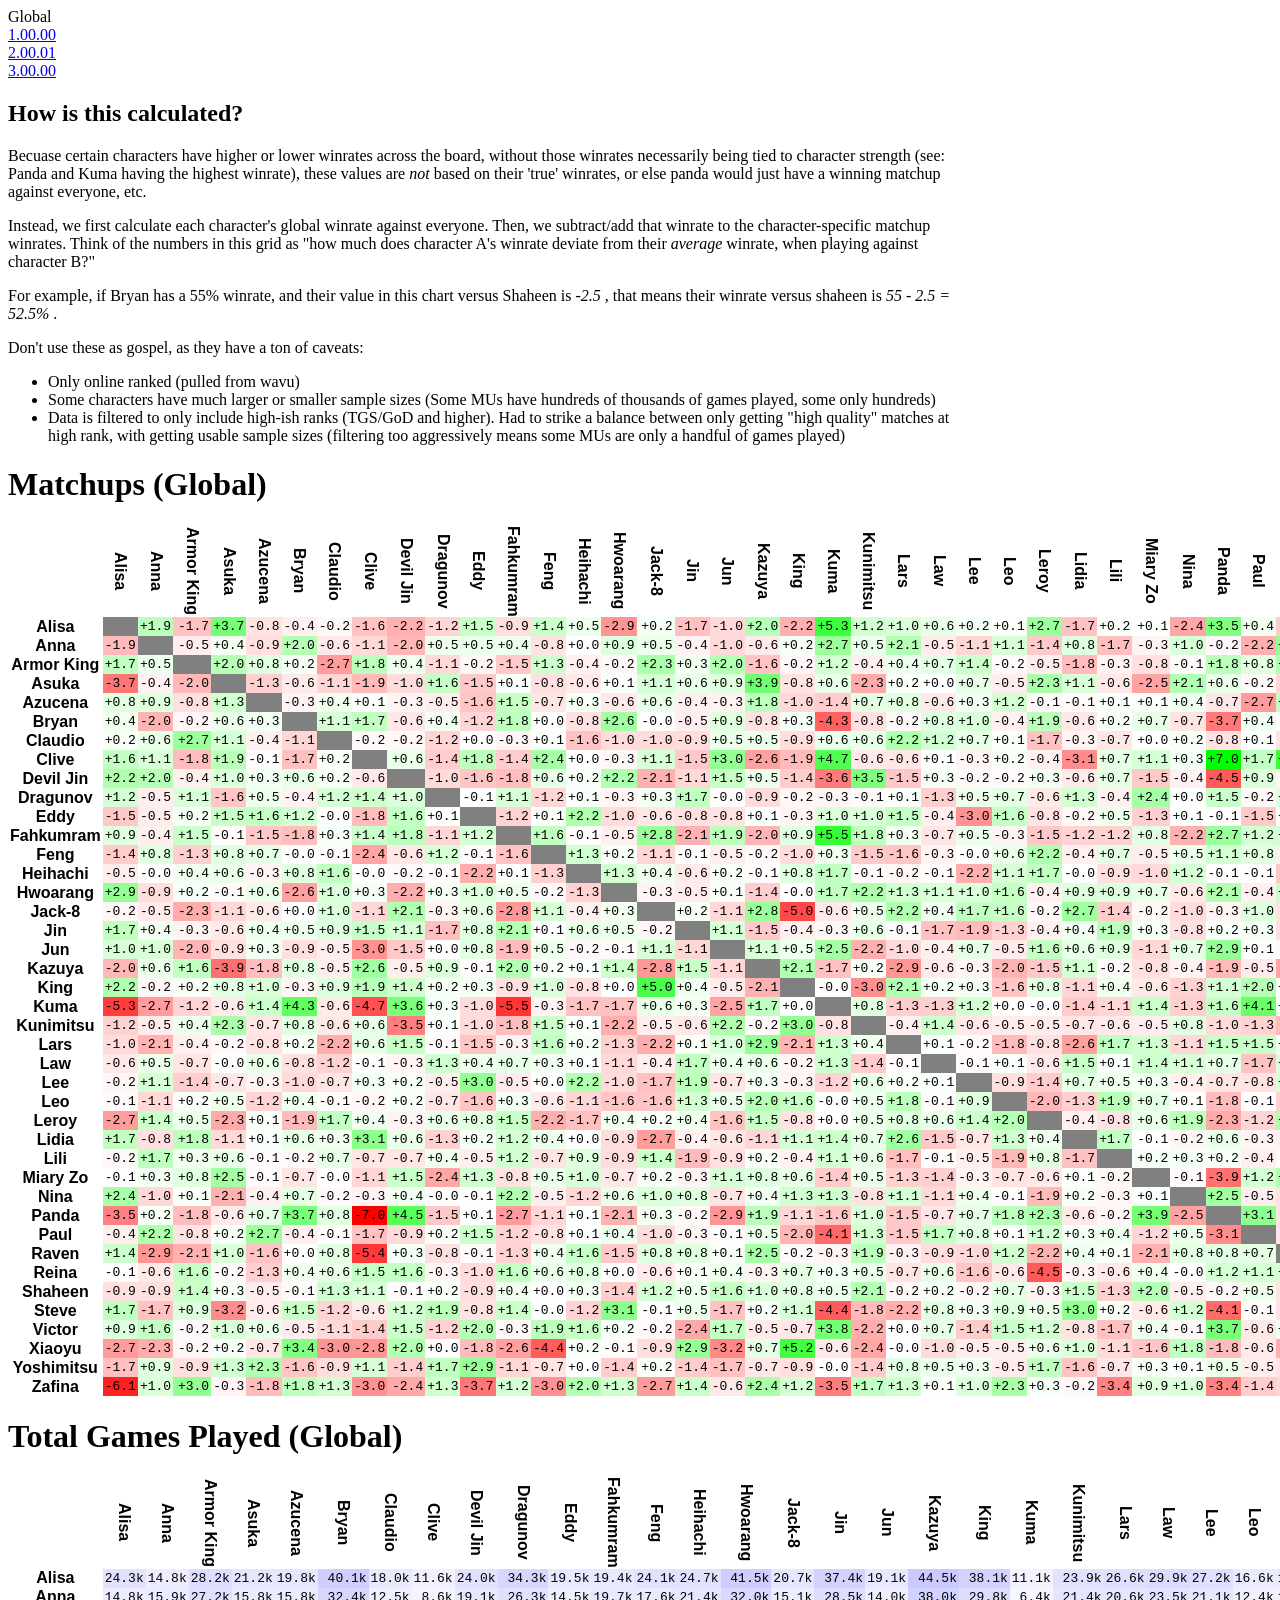
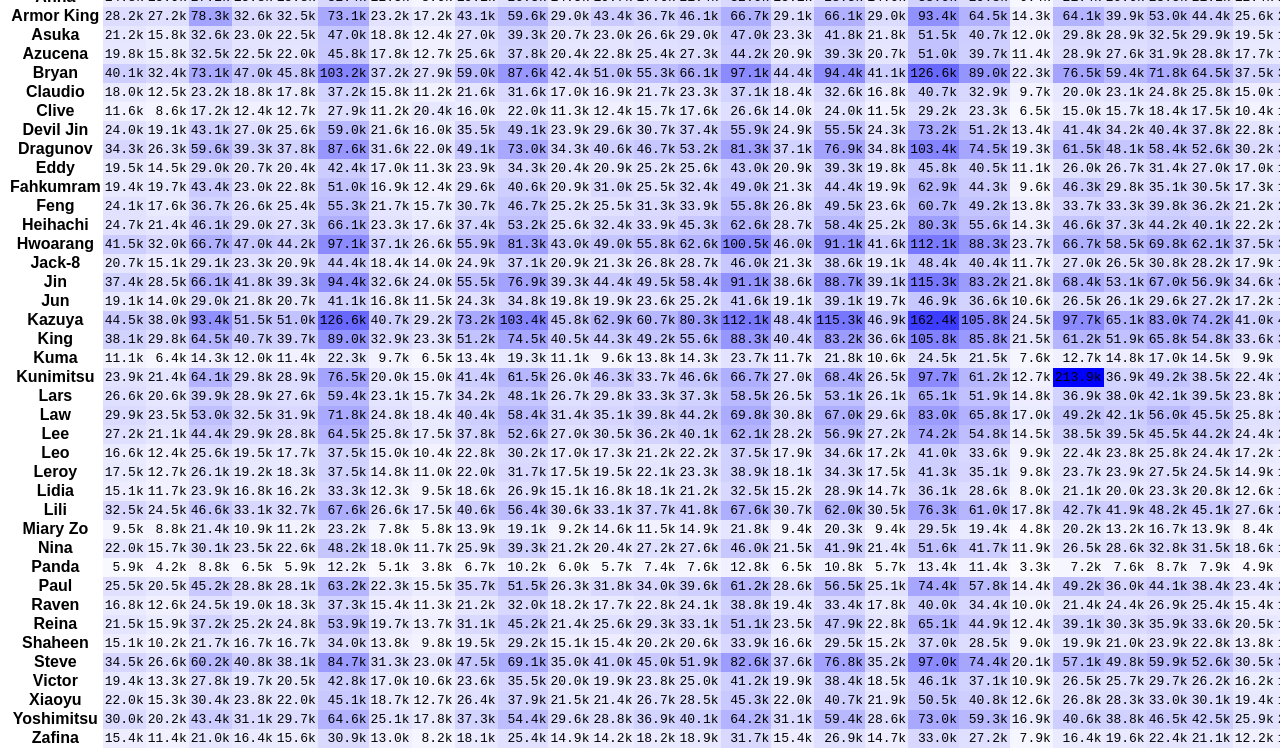
==== index.html @ 0b91ac86 "commit output folder" ====
<!DOCTYPE html>
<html lang="en">
 <head>
  <title>
   Global - Tekken Matchups
  </title>
  <link href="/style.css" rel="stylesheet"/>
 </head>
 <body>
  <div class="link-list">
   <div class="link-list-link">
    Global
   </div>
   <div class="link-list-link">
    <a href="/10000.html">
     1.00.00
    </a>
   </div>
   <div class="link-list-link">
    <a href="/20001.html">
     2.00.01
    </a>
   </div>
   <div class="link-list-link">
    <a href="/30000.html">
     3.00.00
    </a>
   </div>
  </div>
  <section class="explainer">
   <h1>
    How is this calculated?
   </h1>
   <p>
    Becuase certain characters have higher or lower winrates across the board, without those winrates necessarily being tied to character strength (see: Panda and Kuma having the highest winrate), these values are
    <i>
     not
    </i>
    based on their 'true' winrates, or else panda would just have a winning matchup against everyone, etc.
   </p>
   <p>
    Instead, we first calculate each character's global winrate against everyone. Then, we subtract/add that winrate to the character-specific matchup winrates. Think of the numbers in this grid as "how much does character A's winrate deviate from their
    <i>
     average
    </i>
    winrate, when playing against character B?"
   </p>
   <p>
    For example, if Bryan has a 55% winrate, and their value in this chart versus Shaheen is
    <i>
     -2.5
    </i>
    , that means their winrate versus shaheen is
    <i>
     55 - 2.5 = 52.5%
    </i>
    .
   </p>
   <p>
    Don't use these as gospel, as they have a ton of caveats:
   </p>
   <p>
    <ul>
     <li>
      Only online ranked (pulled from wavu)
     </li>
     <li>
      Some characters have much larger or smaller sample sizes (Some MUs have hundreds of thousands of games played, some only hundreds)
     </li>
     <li>
      Data is filtered to only include high-ish ranks (TGS/GoD and higher). Had to strike a balance between only getting "high quality" matches at high rank, with getting usable sample sizes (filtering too aggressively means some MUs are only a handful of games played)
     </li>
    </ul>
   </p>
  </section>
  <h1>
   Matchups (Global)
  </h1>
  <table>
   <thead>
    <tr>
     <th>
     </th>
     <th class="chara-header">
      Alisa
     </th>
     <th class="chara-header">
      Anna
     </th>
     <th class="chara-header">
      Armor King
     </th>
     <th class="chara-header">
      Asuka
     </th>
     <th class="chara-header">
      Azucena
     </th>
     <th class="chara-header">
      Bryan
     </th>
     <th class="chara-header">
      Claudio
     </th>
     <th class="chara-header">
      Clive
     </th>
     <th class="chara-header">
      Devil Jin
     </th>
     <th class="chara-header">
      Dragunov
     </th>
     <th class="chara-header">
      Eddy
     </th>
     <th class="chara-header">
      Fahkumram
     </th>
     <th class="chara-header">
      Feng
     </th>
     <th class="chara-header">
      Heihachi
     </th>
     <th class="chara-header">
      Hwoarang
     </th>
     <th class="chara-header">
      Jack-8
     </th>
     <th class="chara-header">
      Jin
     </th>
     <th class="chara-header">
      Jun
     </th>
     <th class="chara-header">
      Kazuya
     </th>
     <th class="chara-header">
      King
     </th>
     <th class="chara-header">
      Kuma
     </th>
     <th class="chara-header">
      Kunimitsu
     </th>
     <th class="chara-header">
      Lars
     </th>
     <th class="chara-header">
      Law
     </th>
     <th class="chara-header">
      Lee
     </th>
     <th class="chara-header">
      Leo
     </th>
     <th class="chara-header">
      Leroy
     </th>
     <th class="chara-header">
      Lidia
     </th>
     <th class="chara-header">
      Lili
     </th>
     <th class="chara-header">
      Miary Zo
     </th>
     <th class="chara-header">
      Nina
     </th>
     <th class="chara-header">
      Panda
     </th>
     <th class="chara-header">
      Paul
     </th>
     <th class="chara-header">
      Raven
     </th>
     <th class="chara-header">
      Reina
     </th>
     <th class="chara-header">
      Shaheen
     </th>
     <th class="chara-header">
      Steve
     </th>
     <th class="chara-header">
      Victor
     </th>
     <th class="chara-header">
      Xiaoyu
     </th>
     <th class="chara-header">
      Yoshimitsu
     </th>
     <th class="chara-header">
      Zafina
     </th>
    </tr>
   </thead>
   <tbody>
    <tr>
     <th scope="row">
      Alisa
     </th>
     <td class="cell cell-mirror">
     </td>
     <td class="cell" style="background-color: #bbffbb">
      <span>
       +1.9
      </span>
      <div class="cell-tooltip">
       <div>
        <b>
         Alisa
        </b>
        has a
       </div>
       <div>
        <b>
         +1.861
        </b>
        matchup
       </div>
       <div>
        versus
        <b>
         Anna
        </b>
       </div>
       <div class="smaller">
        14,795 games
       </div>
      </div>
     </td>
     <td class="cell" style="background-color: #ffc1c1">
      <span>
       -1.7
      </span>
      <div class="cell-tooltip">
       <div>
        <b>
         Alisa
        </b>
        has a
       </div>
       <div>
        <b>
         -1.678
        </b>
        matchup
       </div>
       <div>
        versus
        <b>
         Armor King
        </b>
       </div>
       <div class="smaller">
        28,225 games
       </div>
      </div>
     </td>
     <td class="cell" style="background-color: #76ff76">
      <span>
       +3.7
      </span>
      <div class="cell-tooltip">
       <div>
        <b>
         Alisa
        </b>
        has a
       </div>
       <div>
        <b>
         +3.741
        </b>
        matchup
       </div>
       <div>
        versus
        <b>
         Asuka
        </b>
       </div>
       <div class="smaller">
        21,187 games
       </div>
      </div>
     </td>
     <td class="cell" style="background-color: #ffe2e2">
      <span>
       -0.8
      </span>
      <div class="cell-tooltip">
       <div>
        <b>
         Alisa
        </b>
        has a
       </div>
       <div>
        <b>
         -0.787
        </b>
        matchup
       </div>
       <div>
        versus
        <b>
         Azucena
        </b>
       </div>
       <div class="smaller">
        19,825 games
       </div>
      </div>
     </td>
     <td class="cell" style="background-color: #fff0f0">
      <span>
       -0.4
      </span>
      <div class="cell-tooltip">
       <div>
        <b>
         Alisa
        </b>
        has a
       </div>
       <div>
        <b>
         -0.415
        </b>
        matchup
       </div>
       <div>
        versus
        <b>
         Bryan
        </b>
       </div>
       <div class="smaller">
        40,140 games
       </div>
      </div>
     </td>
     <td class="cell" style="background-color: #fff8f8">
      <span>
       -0.2
      </span>
      <div class="cell-tooltip">
       <div>
        <b>
         Alisa
        </b>
        has a
       </div>
       <div>
        <b>
         -0.188
        </b>
        matchup
       </div>
       <div>
        versus
        <b>
         Claudio
        </b>
       </div>
       <div class="smaller">
        18,013 games
       </div>
      </div>
     </td>
     <td class="cell" style="background-color: #ffc3c3">
      <span>
       -1.6
      </span>
      <div class="cell-tooltip">
       <div>
        <b>
         Alisa
        </b>
        has a
       </div>
       <div>
        <b>
         -1.632
        </b>
        matchup
       </div>
       <div>
        versus
        <b>
         Clive
        </b>
       </div>
       <div class="smaller">
        11,559 games
       </div>
      </div>
     </td>
     <td class="cell" style="background-color: #ffafaf">
      <span>
       -2.2
      </span>
      <div class="cell-tooltip">
       <div>
        <b>
         Alisa
        </b>
        has a
       </div>
       <div>
        <b>
         -2.169
        </b>
        matchup
       </div>
       <div>
        versus
        <b>
         Devil Jin
        </b>
       </div>
       <div class="smaller">
        23,961 games
       </div>
      </div>
     </td>
     <td class="cell" style="background-color: #ffd4d4">
      <span>
       -1.2
      </span>
      <div class="cell-tooltip">
       <div>
        <b>
         Alisa
        </b>
        has a
       </div>
       <div>
        <b>
         -1.167
        </b>
        matchup
       </div>
       <div>
        versus
        <b>
         Dragunov
        </b>
       </div>
       <div class="smaller">
        34,347 games
       </div>
      </div>
     </td>
     <td class="cell" style="background-color: #c8ffc8">
      <span>
       +1.5
      </span>
      <div class="cell-tooltip">
       <div>
        <b>
         Alisa
        </b>
        has a
       </div>
       <div>
        <b>
         +1.511
        </b>
        matchup
       </div>
       <div>
        versus
        <b>
         Eddy
        </b>
       </div>
       <div class="smaller">
        19,482 games
       </div>
      </div>
     </td>
     <td class="cell" style="background-color: #ffdede">
      <span>
       -0.9
      </span>
      <div class="cell-tooltip">
       <div>
        <b>
         Alisa
        </b>
        has a
       </div>
       <div>
        <b>
         -0.901
        </b>
        matchup
       </div>
       <div>
        versus
        <b>
         Fahkumram
        </b>
       </div>
       <div class="smaller">
        19,395 games
       </div>
      </div>
     </td>
     <td class="cell" style="background-color: #cbffcb">
      <span>
       +1.4
      </span>
      <div class="cell-tooltip">
       <div>
        <b>
         Alisa
        </b>
        has a
       </div>
       <div>
        <b>
         +1.415
        </b>
        matchup
       </div>
       <div>
        versus
        <b>
         Feng
        </b>
       </div>
       <div class="smaller">
        24,088 games
       </div>
      </div>
     </td>
     <td class="cell" style="background-color: #edffed">
      <span>
       +0.5
      </span>
      <div class="cell-tooltip">
       <div>
        <b>
         Alisa
        </b>
        has a
       </div>
       <div>
        <b>
         +0.497
        </b>
        matchup
       </div>
       <div>
        versus
        <b>
         Heihachi
        </b>
       </div>
       <div class="smaller">
        24,690 games
       </div>
      </div>
     </td>
     <td class="cell" style="background-color: #ff9494">
      <span>
       -2.9
      </span>
      <div class="cell-tooltip">
       <div>
        <b>
         Alisa
        </b>
        has a
       </div>
       <div>
        <b>
         -2.918
        </b>
        matchup
       </div>
       <div>
        versus
        <b>
         Hwoarang
        </b>
       </div>
       <div class="smaller">
        41,526 games
       </div>
      </div>
     </td>
     <td class="cell" style="background-color: #f6fff6">
      <span>
       +0.2
      </span>
      <div class="cell-tooltip">
       <div>
        <b>
         Alisa
        </b>
        has a
       </div>
       <div>
        <b>
         +0.249
        </b>
        matchup
       </div>
       <div>
        versus
        <b>
         Jack-8
        </b>
       </div>
       <div class="smaller">
        20,724 games
       </div>
      </div>
     </td>
     <td class="cell" style="background-color: #ffc0c0">
      <span>
       -1.7
      </span>
      <div class="cell-tooltip">
       <div>
        <b>
         Alisa
        </b>
        has a
       </div>
       <div>
        <b>
         -1.725
        </b>
        matchup
       </div>
       <div>
        versus
        <b>
         Jin
        </b>
       </div>
       <div class="smaller">
        37,410 games
       </div>
      </div>
     </td>
     <td class="cell" style="background-color: #ffd9d9">
      <span>
       -1.0
      </span>
      <div class="cell-tooltip">
       <div>
        <b>
         Alisa
        </b>
        has a
       </div>
       <div>
        <b>
         -1.039
        </b>
        matchup
       </div>
       <div>
        versus
        <b>
         Jun
        </b>
       </div>
       <div class="smaller">
        19,145 games
       </div>
      </div>
     </td>
     <td class="cell" style="background-color: #b6ffb6">
      <span>
       +2.0
      </span>
      <div class="cell-tooltip">
       <div>
        <b>
         Alisa
        </b>
        has a
       </div>
       <div>
        <b>
         +2.003
        </b>
        matchup
       </div>
       <div>
        versus
        <b>
         Kazuya
        </b>
       </div>
       <div class="smaller">
        44,476 games
       </div>
      </div>
     </td>
     <td class="cell" style="background-color: #ffafaf">
      <span>
       -2.2
      </span>
      <div class="cell-tooltip">
       <div>
        <b>
         Alisa
        </b>
        has a
       </div>
       <div>
        <b>
         -2.172
        </b>
        matchup
       </div>
       <div>
        versus
        <b>
         King
        </b>
       </div>
       <div class="smaller">
        38,116 games
       </div>
      </div>
     </td>
     <td class="cell" style="background-color: #3dff3d">
      <span>
       +5.3
      </span>
      <div class="cell-tooltip">
       <div>
        <b>
         Alisa
        </b>
        has a
       </div>
       <div>
        <b>
         +5.293
        </b>
        matchup
       </div>
       <div>
        versus
        <b>
         Kuma
        </b>
       </div>
       <div class="smaller">
        11,051 games
       </div>
      </div>
     </td>
     <td class="cell" style="background-color: #d2ffd2">
      <span>
       +1.2
      </span>
      <div class="cell-tooltip">
       <div>
        <b>
         Alisa
        </b>
        has a
       </div>
       <div>
        <b>
         +1.218
        </b>
        matchup
       </div>
       <div>
        versus
        <b>
         Kunimitsu
        </b>
       </div>
       <div class="smaller">
        23,942 games
       </div>
      </div>
     </td>
     <td class="cell" style="background-color: #dbffdb">
      <span>
       +1.0
      </span>
      <div class="cell-tooltip">
       <div>
        <b>
         Alisa
        </b>
        has a
       </div>
       <div>
        <b>
         +0.974
        </b>
        matchup
       </div>
       <div>
        versus
        <b>
         Lars
        </b>
       </div>
       <div class="smaller">
        26,648 games
       </div>
      </div>
     </td>
     <td class="cell" style="background-color: #e8ffe8">
      <span>
       +0.6
      </span>
      <div class="cell-tooltip">
       <div>
        <b>
         Alisa
        </b>
        has a
       </div>
       <div>
        <b>
         +0.625
        </b>
        matchup
       </div>
       <div>
        versus
        <b>
         Law
        </b>
       </div>
       <div class="smaller">
        29,910 games
       </div>
      </div>
     </td>
     <td class="cell" style="background-color: #f6fff6">
      <span>
       +0.2
      </span>
      <div class="cell-tooltip">
       <div>
        <b>
         Alisa
        </b>
        has a
       </div>
       <div>
        <b>
         +0.236
        </b>
        matchup
       </div>
       <div>
        versus
        <b>
         Lee
        </b>
       </div>
       <div class="smaller">
        27,186 games
       </div>
      </div>
     </td>
     <td class="cell" style="background-color: #fafffa">
      <span>
       +0.1
      </span>
      <div class="cell-tooltip">
       <div>
        <b>
         Alisa
        </b>
        has a
       </div>
       <div>
        <b>
         +0.123
        </b>
        matchup
       </div>
       <div>
        versus
        <b>
         Leo
        </b>
       </div>
       <div class="smaller">
        16,592 games
       </div>
      </div>
     </td>
     <td class="cell" style="background-color: #9cff9c">
      <span>
       +2.7
      </span>
      <div class="cell-tooltip">
       <div>
        <b>
         Alisa
        </b>
        has a
       </div>
       <div>
        <b>
         +2.713
        </b>
        matchup
       </div>
       <div>
        versus
        <b>
         Leroy
        </b>
       </div>
       <div class="smaller">
        17,546 games
       </div>
      </div>
     </td>
     <td class="cell" style="background-color: #ffc1c1">
      <span>
       -1.7
      </span>
      <div class="cell-tooltip">
       <div>
        <b>
         Alisa
        </b>
        has a
       </div>
       <div>
        <b>
         -1.684
        </b>
        matchup
       </div>
       <div>
        versus
        <b>
         Lidia
        </b>
       </div>
       <div class="smaller">
        15,137 games
       </div>
      </div>
     </td>
     <td class="cell" style="background-color: #f8fff8">
      <span>
       +0.2
      </span>
      <div class="cell-tooltip">
       <div>
        <b>
         Alisa
        </b>
        has a
       </div>
       <div>
        <b>
         +0.196
        </b>
        matchup
       </div>
       <div>
        versus
        <b>
         Lili
        </b>
       </div>
       <div class="smaller">
        32,550 games
       </div>
      </div>
     </td>
     <td class="cell" style="background-color: #fdfffd">
      <span>
       +0.1
      </span>
      <div class="cell-tooltip">
       <div>
        <b>
         Alisa
        </b>
        has a
       </div>
       <div>
        <b>
         +0.065
        </b>
        matchup
       </div>
       <div>
        versus
        <b>
         Miary Zo
        </b>
       </div>
       <div class="smaller">
        9,482 games
       </div>
      </div>
     </td>
     <td class="cell" style="background-color: #ffa7a7">
      <span>
       -2.4
      </span>
      <div class="cell-tooltip">
       <div>
        <b>
         Alisa
        </b>
        has a
       </div>
       <div>
        <b>
         -2.392
        </b>
        matchup
       </div>
       <div>
        versus
        <b>
         Nina
        </b>
       </div>
       <div class="smaller">
        22,028 games
       </div>
      </div>
     </td>
     <td class="cell" style="background-color: #80ff80">
      <span>
       +3.5
      </span>
      <div class="cell-tooltip">
       <div>
        <b>
         Alisa
        </b>
        has a
       </div>
       <div>
        <b>
         +3.473
        </b>
        matchup
       </div>
       <div>
        versus
        <b>
         Panda
        </b>
       </div>
       <div class="smaller">
        5,908 games
       </div>
      </div>
     </td>
     <td class="cell" style="background-color: #f0fff0">
      <span>
       +0.4
      </span>
      <div class="cell-tooltip">
       <div>
        <b>
         Alisa
        </b>
        has a
       </div>
       <div>
        <b>
         +0.400
        </b>
        matchup
       </div>
       <div>
        versus
        <b>
         Paul
        </b>
       </div>
       <div class="smaller">
        25,458 games
       </div>
      </div>
     </td>
     <td class="cell" style="background-color: #ffcccc">
      <span>
       -1.4
      </span>
      <div class="cell-tooltip">
       <div>
        <b>
         Alisa
        </b>
        has a
       </div>
       <div>
        <b>
         -1.393
        </b>
        matchup
       </div>
       <div>
        versus
        <b>
         Raven
        </b>
       </div>
       <div class="smaller">
        16,789 games
       </div>
      </div>
     </td>
     <td class="cell" style="background-color: #fdfffd">
      <span>
       +0.1
      </span>
      <div class="cell-tooltip">
       <div>
        <b>
         Alisa
        </b>
        has a
       </div>
       <div>
        <b>
         +0.056
        </b>
        matchup
       </div>
       <div>
        versus
        <b>
         Reina
        </b>
       </div>
       <div class="smaller">
        21,499 games
       </div>
      </div>
     </td>
     <td class="cell" style="background-color: #dfffdf">
      <span>
       +0.9
      </span>
      <div class="cell-tooltip">
       <div>
        <b>
         Alisa
        </b>
        has a
       </div>
       <div>
        <b>
         +0.864
        </b>
        matchup
       </div>
       <div>
        versus
        <b>
         Shaheen
        </b>
       </div>
       <div class="smaller">
        15,147 games
       </div>
      </div>
     </td>
     <td class="cell" style="background-color: #ffbfbf">
      <span>
       -1.7
      </span>
      <div class="cell-tooltip">
       <div>
        <b>
         Alisa
        </b>
        has a
       </div>
       <div>
        <b>
         -1.739
        </b>
        matchup
       </div>
       <div>
        versus
        <b>
         Steve
        </b>
       </div>
       <div class="smaller">
        34,478 games
       </div>
      </div>
     </td>
     <td class="cell" style="background-color: #ffdddd">
      <span>
       -0.9
      </span>
      <div class="cell-tooltip">
       <div>
        <b>
         Alisa
        </b>
        has a
       </div>
       <div>
        <b>
         -0.930
        </b>
        matchup
       </div>
       <div>
        versus
        <b>
         Victor
        </b>
       </div>
       <div class="smaller">
        19,366 games
       </div>
      </div>
     </td>
     <td class="cell" style="background-color: #9bff9b">
      <span>
       +2.7
      </span>
      <div class="cell-tooltip">
       <div>
        <b>
         Alisa
        </b>
        has a
       </div>
       <div>
        <b>
         +2.729
        </b>
        matchup
       </div>
       <div>
        versus
        <b>
         Xiaoyu
        </b>
       </div>
       <div class="smaller">
        21,969 games
       </div>
      </div>
     </td>
     <td class="cell" style="background-color: #c0ffc0">
      <span>
       +1.7
      </span>
      <div class="cell-tooltip">
       <div>
        <b>
         Alisa
        </b>
        has a
       </div>
       <div>
        <b>
         +1.718
        </b>
        matchup
       </div>
       <div>
        versus
        <b>
         Yoshimitsu
        </b>
       </div>
       <div class="smaller">
        29,985 games
       </div>
      </div>
     </td>
     <td class="cell" style="background-color: #21ff21">
      <span>
       +6.1
      </span>
      <div class="cell-tooltip">
       <div>
        <b>
         Alisa
        </b>
        has a
       </div>
       <div>
        <b>
         +6.054
        </b>
        matchup
       </div>
       <div>
        versus
        <b>
         Zafina
        </b>
       </div>
       <div class="smaller">
        15,360 games
       </div>
      </div>
     </td>
    </tr>
    <tr>
     <th scope="row">
      Anna
     </th>
     <td class="cell" style="background-color: #ffbbbb">
      <span>
       -1.9
      </span>
      <div class="cell-tooltip">
       <div>
        <b>
         Anna
        </b>
        has a
       </div>
       <div>
        <b>
         -1.861
        </b>
        matchup
       </div>
       <div>
        versus
        <b>
         Alisa
        </b>
       </div>
       <div class="smaller">
        14,795 games
       </div>
      </div>
     </td>
     <td class="cell cell-mirror">
     </td>
     <td class="cell" style="background-color: #ffeded">
      <span>
       -0.5
      </span>
      <div class="cell-tooltip">
       <div>
        <b>
         Anna
        </b>
        has a
       </div>
       <div>
        <b>
         -0.478
        </b>
        matchup
       </div>
       <div>
        versus
        <b>
         Armor King
        </b>
       </div>
       <div class="smaller">
        27,211 games
       </div>
      </div>
     </td>
     <td class="cell" style="background-color: #f2fff2">
      <span>
       +0.4
      </span>
      <div class="cell-tooltip">
       <div>
        <b>
         Anna
        </b>
        has a
       </div>
       <div>
        <b>
         +0.367
        </b>
        matchup
       </div>
       <div>
        versus
        <b>
         Asuka
        </b>
       </div>
       <div class="smaller">
        15,833 games
       </div>
      </div>
     </td>
     <td class="cell" style="background-color: #ffdfdf">
      <span>
       -0.9
      </span>
      <div class="cell-tooltip">
       <div>
        <b>
         Anna
        </b>
        has a
       </div>
       <div>
        <b>
         -0.870
        </b>
        matchup
       </div>
       <div>
        versus
        <b>
         Azucena
        </b>
       </div>
       <div class="smaller">
        15,780 games
       </div>
      </div>
     </td>
     <td class="cell" style="background-color: #b4ffb4">
      <span>
       +2.0
      </span>
      <div class="cell-tooltip">
       <div>
        <b>
         Anna
        </b>
        has a
       </div>
       <div>
        <b>
         +2.045
        </b>
        matchup
       </div>
       <div>
        versus
        <b>
         Bryan
        </b>
       </div>
       <div class="smaller">
        32,366 games
       </div>
      </div>
     </td>
     <td class="cell" style="background-color: #ffe8e8">
      <span>
       -0.6
      </span>
      <div class="cell-tooltip">
       <div>
        <b>
         Anna
        </b>
        has a
       </div>
       <div>
        <b>
         -0.619
        </b>
        matchup
       </div>
       <div>
        versus
        <b>
         Claudio
        </b>
       </div>
       <div class="smaller">
        12,507 games
       </div>
      </div>
     </td>
     <td class="cell" style="background-color: #ffd8d8">
      <span>
       -1.1
      </span>
      <div class="cell-tooltip">
       <div>
        <b>
         Anna
        </b>
        has a
       </div>
       <div>
        <b>
         -1.074
        </b>
        matchup
       </div>
       <div>
        versus
        <b>
         Clive
        </b>
       </div>
       <div class="smaller">
        8,571 games
       </div>
      </div>
     </td>
     <td class="cell" style="background-color: #ffb6b6">
      <span>
       -2.0
      </span>
      <div class="cell-tooltip">
       <div>
        <b>
         Anna
        </b>
        has a
       </div>
       <div>
        <b>
         -1.978
        </b>
        matchup
       </div>
       <div>
        versus
        <b>
         Devil Jin
        </b>
       </div>
       <div class="smaller">
        19,070 games
       </div>
      </div>
     </td>
     <td class="cell" style="background-color: #eeffee">
      <span>
       +0.5
      </span>
      <div class="cell-tooltip">
       <div>
        <b>
         Anna
        </b>
        has a
       </div>
       <div>
        <b>
         +0.453
        </b>
        matchup
       </div>
       <div>
        versus
        <b>
         Dragunov
        </b>
       </div>
       <div class="smaller">
        26,251 games
       </div>
      </div>
     </td>
     <td class="cell" style="background-color: #ecffec">
      <span>
       +0.5
      </span>
      <div class="cell-tooltip">
       <div>
        <b>
         Anna
        </b>
        has a
       </div>
       <div>
        <b>
         +0.505
        </b>
        matchup
       </div>
       <div>
        versus
        <b>
         Eddy
        </b>
       </div>
       <div class="smaller">
        14,490 games
       </div>
      </div>
     </td>
     <td class="cell" style="background-color: #efffef">
      <span>
       +0.4
      </span>
      <div class="cell-tooltip">
       <div>
        <b>
         Anna
        </b>
        has a
       </div>
       <div>
        <b>
         +0.425
        </b>
        matchup
       </div>
       <div>
        versus
        <b>
         Fahkumram
        </b>
       </div>
       <div class="smaller">
        19,662 games
       </div>
      </div>
     </td>
     <td class="cell" style="background-color: #ffe2e2">
      <span>
       -0.8
      </span>
      <div class="cell-tooltip">
       <div>
        <b>
         Anna
        </b>
        has a
       </div>
       <div>
        <b>
         -0.790
        </b>
        matchup
       </div>
       <div>
        versus
        <b>
         Feng
        </b>
       </div>
       <div class="smaller">
        17,589 games
       </div>
      </div>
     </td>
     <td class="cell" style="background-color: #fefffe">
      <span>
       +0.0
      </span>
      <div class="cell-tooltip">
       <div>
        <b>
         Anna
        </b>
        has a
       </div>
       <div>
        <b>
         +0.027
        </b>
        matchup
       </div>
       <div>
        versus
        <b>
         Heihachi
        </b>
       </div>
       <div class="smaller">
        21,408 games
       </div>
      </div>
     </td>
     <td class="cell" style="background-color: #deffde">
      <span>
       +0.9
      </span>
      <div class="cell-tooltip">
       <div>
        <b>
         Anna
        </b>
        has a
       </div>
       <div>
        <b>
         +0.910
        </b>
        matchup
       </div>
       <div>
        versus
        <b>
         Hwoarang
        </b>
       </div>
       <div class="smaller">
        31,995 games
       </div>
      </div>
     </td>
     <td class="cell" style="background-color: #ebffeb">
      <span>
       +0.5
      </span>
      <div class="cell-tooltip">
       <div>
        <b>
         Anna
        </b>
        has a
       </div>
       <div>
        <b>
         +0.534
        </b>
        matchup
       </div>
       <div>
        versus
        <b>
         Jack-8
        </b>
       </div>
       <div class="smaller">
        15,108 games
       </div>
      </div>
     </td>
     <td class="cell" style="background-color: #fff2f2">
      <span>
       -0.4
      </span>
      <div class="cell-tooltip">
       <div>
        <b>
         Anna
        </b>
        has a
       </div>
       <div>
        <b>
         -0.366
        </b>
        matchup
       </div>
       <div>
        versus
        <b>
         Jin
        </b>
       </div>
       <div class="smaller">
        28,537 games
       </div>
      </div>
     </td>
     <td class="cell" style="background-color: #ffd9d9">
      <span>
       -1.0
      </span>
      <div class="cell-tooltip">
       <div>
        <b>
         Anna
        </b>
        has a
       </div>
       <div>
        <b>
         -1.025
        </b>
        matchup
       </div>
       <div>
        versus
        <b>
         Jun
        </b>
       </div>
       <div class="smaller">
        13,974 games
       </div>
      </div>
     </td>
     <td class="cell" style="background-color: #ffeaea">
      <span>
       -0.6
      </span>
      <div class="cell-tooltip">
       <div>
        <b>
         Anna
        </b>
        has a
       </div>
       <div>
        <b>
         -0.584
        </b>
        matchup
       </div>
       <div>
        versus
        <b>
         Kazuya
        </b>
       </div>
       <div class="smaller">
        38,034 games
       </div>
      </div>
     </td>
     <td class="cell" style="background-color: #f6fff6">
      <span>
       +0.2
      </span>
      <div class="cell-tooltip">
       <div>
        <b>
         Anna
        </b>
        has a
       </div>
       <div>
        <b>
         +0.242
        </b>
        matchup
       </div>
       <div>
        versus
        <b>
         King
        </b>
       </div>
       <div class="smaller">
        29,760 games
       </div>
      </div>
     </td>
     <td class="cell" style="background-color: #9cff9c">
      <span>
       +2.7
      </span>
      <div class="cell-tooltip">
       <div>
        <b>
         Anna
        </b>
        has a
       </div>
       <div>
        <b>
         +2.703
        </b>
        matchup
       </div>
       <div>
        versus
        <b>
         Kuma
        </b>
       </div>
       <div class="smaller">
        6,425 games
       </div>
      </div>
     </td>
     <td class="cell" style="background-color: #ecffec">
      <span>
       +0.5
      </span>
      <div class="cell-tooltip">
       <div>
        <b>
         Anna
        </b>
        has a
       </div>
       <div>
        <b>
         +0.527
        </b>
        matchup
       </div>
       <div>
        versus
        <b>
         Kunimitsu
        </b>
       </div>
       <div class="smaller">
        21,428 games
       </div>
      </div>
     </td>
     <td class="cell" style="background-color: #b3ffb3">
      <span>
       +2.1
      </span>
      <div class="cell-tooltip">
       <div>
        <b>
         Anna
        </b>
        has a
       </div>
       <div>
        <b>
         +2.080
        </b>
        matchup
       </div>
       <div>
        versus
        <b>
         Lars
        </b>
       </div>
       <div class="smaller">
        20,612 games
       </div>
      </div>
     </td>
     <td class="cell" style="background-color: #ffebeb">
      <span>
       -0.5
      </span>
      <div class="cell-tooltip">
       <div>
        <b>
         Anna
        </b>
        has a
       </div>
       <div>
        <b>
         -0.549
        </b>
        matchup
       </div>
       <div>
        versus
        <b>
         Law
        </b>
       </div>
       <div class="smaller">
        23,526 games
       </div>
      </div>
     </td>
     <td class="cell" style="background-color: #ffd6d6">
      <span>
       -1.1
      </span>
      <div class="cell-tooltip">
       <div>
        <b>
         Anna
        </b>
        has a
       </div>
       <div>
        <b>
         -1.127
        </b>
        matchup
       </div>
       <div>
        versus
        <b>
         Lee
        </b>
       </div>
       <div class="smaller">
        21,128 games
       </div>
      </div>
     </td>
     <td class="cell" style="background-color: #d7ffd7">
      <span>
       +1.1
      </span>
      <div class="cell-tooltip">
       <div>
        <b>
         Anna
        </b>
        has a
       </div>
       <div>
        <b>
         +1.093
        </b>
        matchup
       </div>
       <div>
        versus
        <b>
         Leo
        </b>
       </div>
       <div class="smaller">
        12,376 games
       </div>
      </div>
     </td>
     <td class="cell" style="background-color: #ffcaca">
      <span>
       -1.4
      </span>
      <div class="cell-tooltip">
       <div>
        <b>
         Anna
        </b>
        has a
       </div>
       <div>
        <b>
         -1.448
        </b>
        matchup
       </div>
       <div>
        versus
        <b>
         Leroy
        </b>
       </div>
       <div class="smaller">
        12,698 games
       </div>
      </div>
     </td>
     <td class="cell" style="background-color: #e0ffe0">
      <span>
       +0.8
      </span>
      <div class="cell-tooltip">
       <div>
        <b>
         Anna
        </b>
        has a
       </div>
       <div>
        <b>
         +0.841
        </b>
        matchup
       </div>
       <div>
        versus
        <b>
         Lidia
        </b>
       </div>
       <div class="smaller">
        11,743 games
       </div>
      </div>
     </td>
     <td class="cell" style="background-color: #ffbfbf">
      <span>
       -1.7
      </span>
      <div class="cell-tooltip">
       <div>
        <b>
         Anna
        </b>
        has a
       </div>
       <div>
        <b>
         -1.743
        </b>
        matchup
       </div>
       <div>
        versus
        <b>
         Lili
        </b>
       </div>
       <div class="smaller">
        24,512 games
       </div>
      </div>
     </td>
     <td class="cell" style="background-color: #fff4f4">
      <span>
       -0.3
      </span>
      <div class="cell-tooltip">
       <div>
        <b>
         Anna
        </b>
        has a
       </div>
       <div>
        <b>
         -0.291
        </b>
        matchup
       </div>
       <div>
        versus
        <b>
         Miary Zo
        </b>
       </div>
       <div class="smaller">
        8,821 games
       </div>
      </div>
     </td>
     <td class="cell" style="background-color: #d9ffd9">
      <span>
       +1.0
      </span>
      <div class="cell-tooltip">
       <div>
        <b>
         Anna
        </b>
        has a
       </div>
       <div>
        <b>
         +1.046
        </b>
        matchup
       </div>
       <div>
        versus
        <b>
         Nina
        </b>
       </div>
       <div class="smaller">
        15,739 games
       </div>
      </div>
     </td>
     <td class="cell" style="background-color: #fff7f7">
      <span>
       -0.2
      </span>
      <div class="cell-tooltip">
       <div>
        <b>
         Anna
        </b>
        has a
       </div>
       <div>
        <b>
         -0.219
        </b>
        matchup
       </div>
       <div>
        versus
        <b>
         Panda
        </b>
       </div>
       <div class="smaller">
        4,213 games
       </div>
      </div>
     </td>
     <td class="cell" style="background-color: #ffafaf">
      <span>
       -2.2
      </span>
      <div class="cell-tooltip">
       <div>
        <b>
         Anna
        </b>
        has a
       </div>
       <div>
        <b>
         -2.187
        </b>
        matchup
       </div>
       <div>
        versus
        <b>
         Paul
        </b>
       </div>
       <div class="smaller">
        20,501 games
       </div>
      </div>
     </td>
     <td class="cell" style="background-color: #96ff96">
      <span>
       +2.9
      </span>
      <div class="cell-tooltip">
       <div>
        <b>
         Anna
        </b>
        has a
       </div>
       <div>
        <b>
         +2.851
        </b>
        matchup
       </div>
       <div>
        versus
        <b>
         Raven
        </b>
       </div>
       <div class="smaller">
        12,573 games
       </div>
      </div>
     </td>
     <td class="cell" style="background-color: #eaffea">
      <span>
       +0.6
      </span>
      <div class="cell-tooltip">
       <div>
        <b>
         Anna
        </b>
        has a
       </div>
       <div>
        <b>
         +0.571
        </b>
        matchup
       </div>
       <div>
        versus
        <b>
         Reina
        </b>
       </div>
       <div class="smaller">
        15,888 games
       </div>
      </div>
     </td>
     <td class="cell" style="background-color: #e0ffe0">
      <span>
       +0.9
      </span>
      <div class="cell-tooltip">
       <div>
        <b>
         Anna
        </b>
        has a
       </div>
       <div>
        <b>
         +0.857
        </b>
        matchup
       </div>
       <div>
        versus
        <b>
         Shaheen
        </b>
       </div>
       <div class="smaller">
        10,216 games
       </div>
      </div>
     </td>
     <td class="cell" style="background-color: #c2ffc2">
      <span>
       +1.7
      </span>
      <div class="cell-tooltip">
       <div>
        <b>
         Anna
        </b>
        has a
       </div>
       <div>
        <b>
         +1.662
        </b>
        matchup
       </div>
       <div>
        versus
        <b>
         Steve
        </b>
       </div>
       <div class="smaller">
        26,596 games
       </div>
      </div>
     </td>
     <td class="cell" style="background-color: #ffc3c3">
      <span>
       -1.6
      </span>
      <div class="cell-tooltip">
       <div>
        <b>
         Anna
        </b>
        has a
       </div>
       <div>
        <b>
         -1.648
        </b>
        matchup
       </div>
       <div>
        versus
        <b>
         Victor
        </b>
       </div>
       <div class="smaller">
        13,269 games
       </div>
      </div>
     </td>
     <td class="cell" style="background-color: #acffac">
      <span>
       +2.3
      </span>
      <div class="cell-tooltip">
       <div>
        <b>
         Anna
        </b>
        has a
       </div>
       <div>
        <b>
         +2.274
        </b>
        matchup
       </div>
       <div>
        versus
        <b>
         Xiaoyu
        </b>
       </div>
       <div class="smaller">
        15,272 games
       </div>
      </div>
     </td>
     <td class="cell" style="background-color: #ffdfdf">
      <span>
       -0.9
      </span>
      <div class="cell-tooltip">
       <div>
        <b>
         Anna
        </b>
        has a
       </div>
       <div>
        <b>
         -0.879
        </b>
        matchup
       </div>
       <div>
        versus
        <b>
         Yoshimitsu
        </b>
       </div>
       <div class="smaller">
        20,194 games
       </div>
      </div>
     </td>
     <td class="cell" style="background-color: #ffdbdb">
      <span>
       -1.0
      </span>
      <div class="cell-tooltip">
       <div>
        <b>
         Anna
        </b>
        has a
       </div>
       <div>
        <b>
         -0.989
        </b>
        matchup
       </div>
       <div>
        versus
        <b>
         Zafina
        </b>
       </div>
       <div class="smaller">
        11,356 games
       </div>
      </div>
     </td>
    </tr>
    <tr>
     <th scope="row">
      Armor King
     </th>
     <td class="cell" style="background-color: #c1ffc1">
      <span>
       +1.7
      </span>
      <div class="cell-tooltip">
       <div>
        <b>
         Armor King
        </b>
        has a
       </div>
       <div>
        <b>
         +1.678
        </b>
        matchup
       </div>
       <div>
        versus
        <b>
         Alisa
        </b>
       </div>
       <div class="smaller">
        28,225 games
       </div>
      </div>
     </td>
     <td class="cell" style="background-color: #edffed">
      <span>
       +0.5
      </span>
      <div class="cell-tooltip">
       <div>
        <b>
         Armor King
        </b>
        has a
       </div>
       <div>
        <b>
         +0.478
        </b>
        matchup
       </div>
       <div>
        versus
        <b>
         Anna
        </b>
       </div>
       <div class="smaller">
        27,211 games
       </div>
      </div>
     </td>
     <td class="cell cell-mirror">
     </td>
     <td class="cell" style="background-color: #b7ffb7">
      <span>
       +2.0
      </span>
      <div class="cell-tooltip">
       <div>
        <b>
         Armor King
        </b>
        has a
       </div>
       <div>
        <b>
         +1.970
        </b>
        matchup
       </div>
       <div>
        versus
        <b>
         Asuka
        </b>
       </div>
       <div class="smaller">
        32,624 games
       </div>
      </div>
     </td>
     <td class="cell" style="background-color: #e0ffe0">
      <span>
       +0.8
      </span>
      <div class="cell-tooltip">
       <div>
        <b>
         Armor King
        </b>
        has a
       </div>
       <div>
        <b>
         +0.850
        </b>
        matchup
       </div>
       <div>
        versus
        <b>
         Azucena
        </b>
       </div>
       <div class="smaller">
        32,460 games
       </div>
      </div>
     </td>
     <td class="cell" style="background-color: #f7fff7">
      <span>
       +0.2
      </span>
      <div class="cell-tooltip">
       <div>
        <b>
         Armor King
        </b>
        has a
       </div>
       <div>
        <b>
         +0.212
        </b>
        matchup
       </div>
       <div>
        versus
        <b>
         Bryan
        </b>
       </div>
       <div class="smaller">
        73,059 games
       </div>
      </div>
     </td>
     <td class="cell" style="background-color: #ff9c9c">
      <span>
       -2.7
      </span>
      <div class="cell-tooltip">
       <div>
        <b>
         Armor King
        </b>
        has a
       </div>
       <div>
        <b>
         -2.689
        </b>
        matchup
       </div>
       <div>
        versus
        <b>
         Claudio
        </b>
       </div>
       <div class="smaller">
        23,234 games
       </div>
      </div>
     </td>
     <td class="cell" style="background-color: #bcffbc">
      <span>
       +1.8
      </span>
      <div class="cell-tooltip">
       <div>
        <b>
         Armor King
        </b>
        has a
       </div>
       <div>
        <b>
         +1.822
        </b>
        matchup
       </div>
       <div>
        versus
        <b>
         Clive
        </b>
       </div>
       <div class="smaller">
        17,213 games
       </div>
      </div>
     </td>
     <td class="cell" style="background-color: #f0fff0">
      <span>
       +0.4
      </span>
      <div class="cell-tooltip">
       <div>
        <b>
         Armor King
        </b>
        has a
       </div>
       <div>
        <b>
         +0.400
        </b>
        matchup
       </div>
       <div>
        versus
        <b>
         Devil Jin
        </b>
       </div>
       <div class="smaller">
        43,114 games
       </div>
      </div>
     </td>
     <td class="cell" style="background-color: #ffd8d8">
      <span>
       -1.1
      </span>
      <div class="cell-tooltip">
       <div>
        <b>
         Armor King
        </b>
        has a
       </div>
       <div>
        <b>
         -1.051
        </b>
        matchup
       </div>
       <div>
        versus
        <b>
         Dragunov
        </b>
       </div>
       <div class="smaller">
        59,554 games
       </div>
      </div>
     </td>
     <td class="cell" style="background-color: #fff6f6">
      <span>
       -0.2
      </span>
      <div class="cell-tooltip">
       <div>
        <b>
         Armor King
        </b>
        has a
       </div>
       <div>
        <b>
         -0.243
        </b>
        matchup
       </div>
       <div>
        versus
        <b>
         Eddy
        </b>
       </div>
       <div class="smaller">
        28,951 games
       </div>
      </div>
     </td>
     <td class="cell" style="background-color: #ffc9c9">
      <span>
       -1.5
      </span>
      <div class="cell-tooltip">
       <div>
        <b>
         Armor King
        </b>
        has a
       </div>
       <div>
        <b>
         -1.464
        </b>
        matchup
       </div>
       <div>
        versus
        <b>
         Fahkumram
        </b>
       </div>
       <div class="smaller">
        43,391 games
       </div>
      </div>
     </td>
     <td class="cell" style="background-color: #cfffcf">
      <span>
       +1.3
      </span>
      <div class="cell-tooltip">
       <div>
        <b>
         Armor King
        </b>
        has a
       </div>
       <div>
        <b>
         +1.315
        </b>
        matchup
       </div>
       <div>
        versus
        <b>
         Feng
        </b>
       </div>
       <div class="smaller">
        36,666 games
       </div>
      </div>
     </td>
     <td class="cell" style="background-color: #fff1f1">
      <span>
       -0.4
      </span>
      <div class="cell-tooltip">
       <div>
        <b>
         Armor King
        </b>
        has a
       </div>
       <div>
        <b>
         -0.392
        </b>
        matchup
       </div>
       <div>
        versus
        <b>
         Heihachi
        </b>
       </div>
       <div class="smaller">
        46,145 games
       </div>
      </div>
     </td>
     <td class="cell" style="background-color: #fff8f8">
      <span>
       -0.2
      </span>
      <div class="cell-tooltip">
       <div>
        <b>
         Armor King
        </b>
        has a
       </div>
       <div>
        <b>
         -0.201
        </b>
        matchup
       </div>
       <div>
        versus
        <b>
         Hwoarang
        </b>
       </div>
       <div class="smaller">
        66,725 games
       </div>
      </div>
     </td>
     <td class="cell" style="background-color: #acffac">
      <span>
       +2.3
      </span>
      <div class="cell-tooltip">
       <div>
        <b>
         Armor King
        </b>
        has a
       </div>
       <div>
        <b>
         +2.268
        </b>
        matchup
       </div>
       <div>
        versus
        <b>
         Jack-8
        </b>
       </div>
       <div class="smaller">
        29,097 games
       </div>
      </div>
     </td>
     <td class="cell" style="background-color: #f4fff4">
      <span>
       +0.3
      </span>
      <div class="cell-tooltip">
       <div>
        <b>
         Armor King
        </b>
        has a
       </div>
       <div>
        <b>
         +0.304
        </b>
        matchup
       </div>
       <div>
        versus
        <b>
         Jin
        </b>
       </div>
       <div class="smaller">
        66,147 games
       </div>
      </div>
     </td>
     <td class="cell" style="background-color: #b5ffb5">
      <span>
       +2.0
      </span>
      <div class="cell-tooltip">
       <div>
        <b>
         Armor King
        </b>
        has a
       </div>
       <div>
        <b>
         +2.025
        </b>
        matchup
       </div>
       <div>
        versus
        <b>
         Jun
        </b>
       </div>
       <div class="smaller">
        28,981 games
       </div>
      </div>
     </td>
     <td class="cell" style="background-color: #ffc3c3">
      <span>
       -1.6
      </span>
      <div class="cell-tooltip">
       <div>
        <b>
         Armor King
        </b>
        has a
       </div>
       <div>
        <b>
         -1.646
        </b>
        matchup
       </div>
       <div>
        versus
        <b>
         Kazuya
        </b>
       </div>
       <div class="smaller">
        93,352 games
       </div>
      </div>
     </td>
     <td class="cell" style="background-color: #fff7f7">
      <span>
       -0.2
      </span>
      <div class="cell-tooltip">
       <div>
        <b>
         Armor King
        </b>
        has a
       </div>
       <div>
        <b>
         -0.222
        </b>
        matchup
       </div>
       <div>
        versus
        <b>
         King
        </b>
       </div>
       <div class="smaller">
        64,452 games
       </div>
      </div>
     </td>
     <td class="cell" style="background-color: #d3ffd3">
      <span>
       +1.2
      </span>
      <div class="cell-tooltip">
       <div>
        <b>
         Armor King
        </b>
        has a
       </div>
       <div>
        <b>
         +1.197
        </b>
        matchup
       </div>
       <div>
        versus
        <b>
         Kuma
        </b>
       </div>
       <div class="smaller">
        14,302 games
       </div>
      </div>
     </td>
     <td class="cell" style="background-color: #ffefef">
      <span>
       -0.4
      </span>
      <div class="cell-tooltip">
       <div>
        <b>
         Armor King
        </b>
        has a
       </div>
       <div>
        <b>
         -0.430
        </b>
        matchup
       </div>
       <div>
        versus
        <b>
         Kunimitsu
        </b>
       </div>
       <div class="smaller">
        64,106 games
       </div>
      </div>
     </td>
     <td class="cell" style="background-color: #efffef">
      <span>
       +0.4
      </span>
      <div class="cell-tooltip">
       <div>
        <b>
         Armor King
        </b>
        has a
       </div>
       <div>
        <b>
         +0.447
        </b>
        matchup
       </div>
       <div>
        versus
        <b>
         Lars
        </b>
       </div>
       <div class="smaller">
        39,922 games
       </div>
      </div>
     </td>
     <td class="cell" style="background-color: #e4ffe4">
      <span>
       +0.7
      </span>
      <div class="cell-tooltip">
       <div>
        <b>
         Armor King
        </b>
        has a
       </div>
       <div>
        <b>
         +0.745
        </b>
        matchup
       </div>
       <div>
        versus
        <b>
         Law
        </b>
       </div>
       <div class="smaller">
        53,034 games
       </div>
      </div>
     </td>
     <td class="cell" style="background-color: #cdffcd">
      <span>
       +1.4
      </span>
      <div class="cell-tooltip">
       <div>
        <b>
         Armor King
        </b>
        has a
       </div>
       <div>
        <b>
         +1.352
        </b>
        matchup
       </div>
       <div>
        versus
        <b>
         Lee
        </b>
       </div>
       <div class="smaller">
        44,384 games
       </div>
      </div>
     </td>
     <td class="cell" style="background-color: #fff9f9">
      <span>
       -0.2
      </span>
      <div class="cell-tooltip">
       <div>
        <b>
         Armor King
        </b>
        has a
       </div>
       <div>
        <b>
         -0.165
        </b>
        matchup
       </div>
       <div>
        versus
        <b>
         Leo
        </b>
       </div>
       <div class="smaller">
        25,594 games
       </div>
      </div>
     </td>
     <td class="cell" style="background-color: #ffecec">
      <span>
       -0.5
      </span>
      <div class="cell-tooltip">
       <div>
        <b>
         Armor King
        </b>
        has a
       </div>
       <div>
        <b>
         -0.506
        </b>
        matchup
       </div>
       <div>
        versus
        <b>
         Leroy
        </b>
       </div>
       <div class="smaller">
        26,141 games
       </div>
      </div>
     </td>
     <td class="cell" style="background-color: #ffbcbc">
      <span>
       -1.8
      </span>
      <div class="cell-tooltip">
       <div>
        <b>
         Armor King
        </b>
        has a
       </div>
       <div>
        <b>
         -1.835
        </b>
        matchup
       </div>
       <div>
        versus
        <b>
         Lidia
        </b>
       </div>
       <div class="smaller">
        23,904 games
       </div>
      </div>
     </td>
     <td class="cell" style="background-color: #fff3f3">
      <span>
       -0.3
      </span>
      <div class="cell-tooltip">
       <div>
        <b>
         Armor King
        </b>
        has a
       </div>
       <div>
        <b>
         -0.316
        </b>
        matchup
       </div>
       <div>
        versus
        <b>
         Lili
        </b>
       </div>
       <div class="smaller">
        46,589 games
       </div>
      </div>
     </td>
     <td class="cell" style="background-color: #ffe1e1">
      <span>
       -0.8
      </span>
      <div class="cell-tooltip">
       <div>
        <b>
         Armor King
        </b>
        has a
       </div>
       <div>
        <b>
         -0.825
        </b>
        matchup
       </div>
       <div>
        versus
        <b>
         Miary Zo
        </b>
       </div>
       <div class="smaller">
        21,409 games
       </div>
      </div>
     </td>
     <td class="cell" style="background-color: #fffafa">
      <span>
       -0.1
      </span>
      <div class="cell-tooltip">
       <div>
        <b>
         Armor King
        </b>
        has a
       </div>
       <div>
        <b>
         -0.123
        </b>
        matchup
       </div>
       <div>
        versus
        <b>
         Nina
        </b>
       </div>
       <div class="smaller">
        30,109 games
       </div>
      </div>
     </td>
     <td class="cell" style="background-color: #bcffbc">
      <span>
       +1.8
      </span>
      <div class="cell-tooltip">
       <div>
        <b>
         Armor King
        </b>
        has a
       </div>
       <div>
        <b>
         +1.826
        </b>
        matchup
       </div>
       <div>
        versus
        <b>
         Panda
        </b>
       </div>
       <div class="smaller">
        8,781 games
       </div>
      </div>
     </td>
     <td class="cell" style="background-color: #e2ffe2">
      <span>
       +0.8
      </span>
      <div class="cell-tooltip">
       <div>
        <b>
         Armor King
        </b>
        has a
       </div>
       <div>
        <b>
         +0.799
        </b>
        matchup
       </div>
       <div>
        versus
        <b>
         Paul
        </b>
       </div>
       <div class="smaller">
        45,187 games
       </div>
      </div>
     </td>
     <td class="cell" style="background-color: #b1ffb1">
      <span>
       +2.1
      </span>
      <div class="cell-tooltip">
       <div>
        <b>
         Armor King
        </b>
        has a
       </div>
       <div>
        <b>
         +2.134
        </b>
        matchup
       </div>
       <div>
        versus
        <b>
         Raven
        </b>
       </div>
       <div class="smaller">
        24,534 games
       </div>
      </div>
     </td>
     <td class="cell" style="background-color: #ffc6c6">
      <span>
       -1.6
      </span>
      <div class="cell-tooltip">
       <div>
        <b>
         Armor King
        </b>
        has a
       </div>
       <div>
        <b>
         -1.551
        </b>
        matchup
       </div>
       <div>
        versus
        <b>
         Reina
        </b>
       </div>
       <div class="smaller">
        37,238 games
       </div>
      </div>
     </td>
     <td class="cell" style="background-color: #ffcaca">
      <span>
       -1.4
      </span>
      <div class="cell-tooltip">
       <div>
        <b>
         Armor King
        </b>
        has a
       </div>
       <div>
        <b>
         -1.450
        </b>
        matchup
       </div>
       <div>
        versus
        <b>
         Shaheen
        </b>
       </div>
       <div class="smaller">
        21,652 games
       </div>
      </div>
     </td>
     <td class="cell" style="background-color: #ffdddd">
      <span>
       -0.9
      </span>
      <div class="cell-tooltip">
       <div>
        <b>
         Armor King
        </b>
        has a
       </div>
       <div>
        <b>
         -0.921
        </b>
        matchup
       </div>
       <div>
        versus
        <b>
         Steve
        </b>
       </div>
       <div class="smaller">
        60,198 games
       </div>
      </div>
     </td>
     <td class="cell" style="background-color: #f8fff8">
      <span>
       +0.2
      </span>
      <div class="cell-tooltip">
       <div>
        <b>
         Armor King
        </b>
        has a
       </div>
       <div>
        <b>
         +0.187
        </b>
        matchup
       </div>
       <div>
        versus
        <b>
         Victor
        </b>
       </div>
       <div class="smaller">
        27,785 games
       </div>
      </div>
     </td>
     <td class="cell" style="background-color: #f7fff7">
      <span>
       +0.2
      </span>
      <div class="cell-tooltip">
       <div>
        <b>
         Armor King
        </b>
        has a
       </div>
       <div>
        <b>
         +0.210
        </b>
        matchup
       </div>
       <div>
        versus
        <b>
         Xiaoyu
        </b>
       </div>
       <div class="smaller">
        30,353 games
       </div>
      </div>
     </td>
     <td class="cell" style="background-color: #deffde">
      <span>
       +0.9
      </span>
      <div class="cell-tooltip">
       <div>
        <b>
         Armor King
        </b>
        has a
       </div>
       <div>
        <b>
         +0.912
        </b>
        matchup
       </div>
       <div>
        versus
        <b>
         Yoshimitsu
        </b>
       </div>
       <div class="smaller">
        43,382 games
       </div>
      </div>
     </td>
     <td class="cell" style="background-color: #ff9292">
      <span>
       -3.0
      </span>
      <div class="cell-tooltip">
       <div>
        <b>
         Armor King
        </b>
        has a
       </div>
       <div>
        <b>
         -2.981
        </b>
        matchup
       </div>
       <div>
        versus
        <b>
         Zafina
        </b>
       </div>
       <div class="smaller">
        21,037 games
       </div>
      </div>
     </td>
    </tr>
    <tr>
     <th scope="row">
      Asuka
     </th>
     <td class="cell" style="background-color: #ff7676">
      <span>
       -3.7
      </span>
      <div class="cell-tooltip">
       <div>
        <b>
         Asuka
        </b>
        has a
       </div>
       <div>
        <b>
         -3.741
        </b>
        matchup
       </div>
       <div>
        versus
        <b>
         Alisa
        </b>
       </div>
       <div class="smaller">
        21,187 games
       </div>
      </div>
     </td>
     <td class="cell" style="background-color: #fff2f2">
      <span>
       -0.4
      </span>
      <div class="cell-tooltip">
       <div>
        <b>
         Asuka
        </b>
        has a
       </div>
       <div>
        <b>
         -0.367
        </b>
        matchup
       </div>
       <div>
        versus
        <b>
         Anna
        </b>
       </div>
       <div class="smaller">
        15,833 games
       </div>
      </div>
     </td>
     <td class="cell" style="background-color: #ffb7b7">
      <span>
       -2.0
      </span>
      <div class="cell-tooltip">
       <div>
        <b>
         Asuka
        </b>
        has a
       </div>
       <div>
        <b>
         -1.970
        </b>
        matchup
       </div>
       <div>
        versus
        <b>
         Armor King
        </b>
       </div>
       <div class="smaller">
        32,624 games
       </div>
      </div>
     </td>
     <td class="cell cell-mirror">
     </td>
     <td class="cell" style="background-color: #ffcfcf">
      <span>
       -1.3
      </span>
      <div class="cell-tooltip">
       <div>
        <b>
         Asuka
        </b>
        has a
       </div>
       <div>
        <b>
         -1.314
        </b>
        matchup
       </div>
       <div>
        versus
        <b>
         Azucena
        </b>
       </div>
       <div class="smaller">
        22,524 games
       </div>
      </div>
     </td>
     <td class="cell" style="background-color: #ffeaea">
      <span>
       -0.6
      </span>
      <div class="cell-tooltip">
       <div>
        <b>
         Asuka
        </b>
        has a
       </div>
       <div>
        <b>
         -0.581
        </b>
        matchup
       </div>
       <div>
        versus
        <b>
         Bryan
        </b>
       </div>
       <div class="smaller">
        46,993 games
       </div>
      </div>
     </td>
     <td class="cell" style="background-color: #ffd5d5">
      <span>
       -1.1
      </span>
      <div class="cell-tooltip">
       <div>
        <b>
         Asuka
        </b>
        has a
       </div>
       <div>
        <b>
         -1.133
        </b>
        matchup
       </div>
       <div>
        versus
        <b>
         Claudio
        </b>
       </div>
       <div class="smaller">
        18,841 games
       </div>
      </div>
     </td>
     <td class="cell" style="background-color: #ffbaba">
      <span>
       -1.9
      </span>
      <div class="cell-tooltip">
       <div>
        <b>
         Asuka
        </b>
        has a
       </div>
       <div>
        <b>
         -1.890
        </b>
        matchup
       </div>
       <div>
        versus
        <b>
         Clive
        </b>
       </div>
       <div class="smaller">
        12,389 games
       </div>
      </div>
     </td>
     <td class="cell" style="background-color: #ffdcdc">
      <span>
       -1.0
      </span>
      <div class="cell-tooltip">
       <div>
        <b>
         Asuka
        </b>
        has a
       </div>
       <div>
        <b>
         -0.957
        </b>
        matchup
       </div>
       <div>
        versus
        <b>
         Devil Jin
        </b>
       </div>
       <div class="smaller">
        27,049 games
       </div>
      </div>
     </td>
     <td class="cell" style="background-color: #c6ffc6">
      <span>
       +1.6
      </span>
      <div class="cell-tooltip">
       <div>
        <b>
         Asuka
        </b>
        has a
       </div>
       <div>
        <b>
         +1.565
        </b>
        matchup
       </div>
       <div>
        versus
        <b>
         Dragunov
        </b>
       </div>
       <div class="smaller">
        39,325 games
       </div>
      </div>
     </td>
     <td class="cell" style="background-color: #ffc8c8">
      <span>
       -1.5
      </span>
      <div class="cell-tooltip">
       <div>
        <b>
         Asuka
        </b>
        has a
       </div>
       <div>
        <b>
         -1.502
        </b>
        matchup
       </div>
       <div>
        versus
        <b>
         Eddy
        </b>
       </div>
       <div class="smaller">
        20,674 games
       </div>
      </div>
     </td>
     <td class="cell" style="background-color: #fbfffb">
      <span>
       +0.1
      </span>
      <div class="cell-tooltip">
       <div>
        <b>
         Asuka
        </b>
        has a
       </div>
       <div>
        <b>
         +0.104
        </b>
        matchup
       </div>
       <div>
        versus
        <b>
         Fahkumram
        </b>
       </div>
       <div class="smaller">
        23,040 games
       </div>
      </div>
     </td>
     <td class="cell" style="background-color: #ffe0e0">
      <span>
       -0.8
      </span>
      <div class="cell-tooltip">
       <div>
        <b>
         Asuka
        </b>
        has a
       </div>
       <div>
        <b>
         -0.834
        </b>
        matchup
       </div>
       <div>
        versus
        <b>
         Feng
        </b>
       </div>
       <div class="smaller">
        26,591 games
       </div>
      </div>
     </td>
     <td class="cell" style="background-color: #ffe9e9">
      <span>
       -0.6
      </span>
      <div class="cell-tooltip">
       <div>
        <b>
         Asuka
        </b>
        has a
       </div>
       <div>
        <b>
         -0.600
        </b>
        matchup
       </div>
       <div>
        versus
        <b>
         Heihachi
        </b>
       </div>
       <div class="smaller">
        28,987 games
       </div>
      </div>
     </td>
     <td class="cell" style="background-color: #fbfffb">
      <span>
       +0.1
      </span>
      <div class="cell-tooltip">
       <div>
        <b>
         Asuka
        </b>
        has a
       </div>
       <div>
        <b>
         +0.103
        </b>
        matchup
       </div>
       <div>
        versus
        <b>
         Hwoarang
        </b>
       </div>
       <div class="smaller">
        46,988 games
       </div>
      </div>
     </td>
     <td class="cell" style="background-color: #d7ffd7">
      <span>
       +1.1
      </span>
      <div class="cell-tooltip">
       <div>
        <b>
         Asuka
        </b>
        has a
       </div>
       <div>
        <b>
         +1.084
        </b>
        matchup
       </div>
       <div>
        versus
        <b>
         Jack-8
        </b>
       </div>
       <div class="smaller">
        23,274 games
       </div>
      </div>
     </td>
     <td class="cell" style="background-color: #e9ffe9">
      <span>
       +0.6
      </span>
      <div class="cell-tooltip">
       <div>
        <b>
         Asuka
        </b>
        has a
       </div>
       <div>
        <b>
         +0.604
        </b>
        matchup
       </div>
       <div>
        versus
        <b>
         Jin
        </b>
       </div>
       <div class="smaller">
        41,779 games
       </div>
      </div>
     </td>
     <td class="cell" style="background-color: #e0ffe0">
      <span>
       +0.9
      </span>
      <div class="cell-tooltip">
       <div>
        <b>
         Asuka
        </b>
        has a
       </div>
       <div>
        <b>
         +0.855
        </b>
        matchup
       </div>
       <div>
        versus
        <b>
         Jun
        </b>
       </div>
       <div class="smaller">
        21,804 games
       </div>
      </div>
     </td>
     <td class="cell" style="background-color: #70ff70">
      <span>
       +3.9
      </span>
      <div class="cell-tooltip">
       <div>
        <b>
         Asuka
        </b>
        has a
       </div>
       <div>
        <b>
         +3.893
        </b>
        matchup
       </div>
       <div>
        versus
        <b>
         Kazuya
        </b>
       </div>
       <div class="smaller">
        51,506 games
       </div>
      </div>
     </td>
     <td class="cell" style="background-color: #ffe3e3">
      <span>
       -0.8
      </span>
      <div class="cell-tooltip">
       <div>
        <b>
         Asuka
        </b>
        has a
       </div>
       <div>
        <b>
         -0.776
        </b>
        matchup
       </div>
       <div>
        versus
        <b>
         King
        </b>
       </div>
       <div class="smaller">
        40,659 games
       </div>
      </div>
     </td>
     <td class="cell" style="background-color: #eaffea">
      <span>
       +0.6
      </span>
      <div class="cell-tooltip">
       <div>
        <b>
         Asuka
        </b>
        has a
       </div>
       <div>
        <b>
         +0.578
        </b>
        matchup
       </div>
       <div>
        versus
        <b>
         Kuma
        </b>
       </div>
       <div class="smaller">
        12,009 games
       </div>
      </div>
     </td>
     <td class="cell" style="background-color: #ffabab">
      <span>
       -2.3
      </span>
      <div class="cell-tooltip">
       <div>
        <b>
         Asuka
        </b>
        has a
       </div>
       <div>
        <b>
         -2.287
        </b>
        matchup
       </div>
       <div>
        versus
        <b>
         Kunimitsu
        </b>
       </div>
       <div class="smaller">
        29,817 games
       </div>
      </div>
     </td>
     <td class="cell" style="background-color: #f9fff9">
      <span>
       +0.2
      </span>
      <div class="cell-tooltip">
       <div>
        <b>
         Asuka
        </b>
        has a
       </div>
       <div>
        <b>
         +0.170
        </b>
        matchup
       </div>
       <div>
        versus
        <b>
         Lars
        </b>
       </div>
       <div class="smaller">
        28,869 games
       </div>
      </div>
     </td>
     <td class="cell" style="background-color: #fefffe">
      <span>
       +0.0
      </span>
      <div class="cell-tooltip">
       <div>
        <b>
         Asuka
        </b>
        has a
       </div>
       <div>
        <b>
         +0.015
        </b>
        matchup
       </div>
       <div>
        versus
        <b>
         Law
        </b>
       </div>
       <div class="smaller">
        32,453 games
       </div>
      </div>
     </td>
     <td class="cell" style="background-color: #e6ffe6">
      <span>
       +0.7
      </span>
      <div class="cell-tooltip">
       <div>
        <b>
         Asuka
        </b>
        has a
       </div>
       <div>
        <b>
         +0.689
        </b>
        matchup
       </div>
       <div>
        versus
        <b>
         Lee
        </b>
       </div>
       <div class="smaller">
        29,939 games
       </div>
      </div>
     </td>
     <td class="cell" style="background-color: #ffeeee">
      <span>
       -0.5
      </span>
      <div class="cell-tooltip">
       <div>
        <b>
         Asuka
        </b>
        has a
       </div>
       <div>
        <b>
         -0.452
        </b>
        matchup
       </div>
       <div>
        versus
        <b>
         Leo
        </b>
       </div>
       <div class="smaller">
        19,488 games
       </div>
      </div>
     </td>
     <td class="cell" style="background-color: #a9ffa9">
      <span>
       +2.3
      </span>
      <div class="cell-tooltip">
       <div>
        <b>
         Asuka
        </b>
        has a
       </div>
       <div>
        <b>
         +2.340
        </b>
        matchup
       </div>
       <div>
        versus
        <b>
         Leroy
        </b>
       </div>
       <div class="smaller">
        19,166 games
       </div>
      </div>
     </td>
     <td class="cell" style="background-color: #d8ffd8">
      <span>
       +1.1
      </span>
      <div class="cell-tooltip">
       <div>
        <b>
         Asuka
        </b>
        has a
       </div>
       <div>
        <b>
         +1.061
        </b>
        matchup
       </div>
       <div>
        versus
        <b>
         Lidia
        </b>
       </div>
       <div class="smaller">
        16,789 games
       </div>
      </div>
     </td>
     <td class="cell" style="background-color: #ffe8e8">
      <span>
       -0.6
      </span>
      <div class="cell-tooltip">
       <div>
        <b>
         Asuka
        </b>
        has a
       </div>
       <div>
        <b>
         -0.628
        </b>
        matchup
       </div>
       <div>
        versus
        <b>
         Lili
        </b>
       </div>
       <div class="smaller">
        33,101 games
       </div>
      </div>
     </td>
     <td class="cell" style="background-color: #ffa3a3">
      <span>
       -2.5
      </span>
      <div class="cell-tooltip">
       <div>
        <b>
         Asuka
        </b>
        has a
       </div>
       <div>
        <b>
         -2.523
        </b>
        matchup
       </div>
       <div>
        versus
        <b>
         Miary Zo
        </b>
       </div>
       <div class="smaller">
        10,937 games
       </div>
      </div>
     </td>
     <td class="cell" style="background-color: #b1ffb1">
      <span>
       +2.1
      </span>
      <div class="cell-tooltip">
       <div>
        <b>
         Asuka
        </b>
        has a
       </div>
       <div>
        <b>
         +2.124
        </b>
        matchup
       </div>
       <div>
        versus
        <b>
         Nina
        </b>
       </div>
       <div class="smaller">
        23,536 games
       </div>
      </div>
     </td>
     <td class="cell" style="background-color: #eaffea">
      <span>
       +0.6
      </span>
      <div class="cell-tooltip">
       <div>
        <b>
         Asuka
        </b>
        has a
       </div>
       <div>
        <b>
         +0.570
        </b>
        matchup
       </div>
       <div>
        versus
        <b>
         Panda
        </b>
       </div>
       <div class="smaller">
        6,549 games
       </div>
      </div>
     </td>
     <td class="cell" style="background-color: #fff9f9">
      <span>
       -0.2
      </span>
      <div class="cell-tooltip">
       <div>
        <b>
         Asuka
        </b>
        has a
       </div>
       <div>
        <b>
         -0.152
        </b>
        matchup
       </div>
       <div>
        versus
        <b>
         Paul
        </b>
       </div>
       <div class="smaller">
        28,836 games
       </div>
      </div>
     </td>
     <td class="cell" style="background-color: #ffd9d9">
      <span>
       -1.0
      </span>
      <div class="cell-tooltip">
       <div>
        <b>
         Asuka
        </b>
        has a
       </div>
       <div>
        <b>
         -1.037
        </b>
        matchup
       </div>
       <div>
        versus
        <b>
         Raven
        </b>
       </div>
       <div class="smaller">
        18,970 games
       </div>
      </div>
     </td>
     <td class="cell" style="background-color: #f8fff8">
      <span>
       +0.2
      </span>
      <div class="cell-tooltip">
       <div>
        <b>
         Asuka
        </b>
        has a
       </div>
       <div>
        <b>
         +0.199
        </b>
        matchup
       </div>
       <div>
        versus
        <b>
         Reina
        </b>
       </div>
       <div class="smaller">
        25,173 games
       </div>
      </div>
     </td>
     <td class="cell" style="background-color: #fff5f5">
      <span>
       -0.3
      </span>
      <div class="cell-tooltip">
       <div>
        <b>
         Asuka
        </b>
        has a
       </div>
       <div>
        <b>
         -0.275
        </b>
        matchup
       </div>
       <div>
        versus
        <b>
         Shaheen
        </b>
       </div>
       <div class="smaller">
        16,667 games
       </div>
      </div>
     </td>
     <td class="cell" style="background-color: #8bff8b">
      <span>
       +3.2
      </span>
      <div class="cell-tooltip">
       <div>
        <b>
         Asuka
        </b>
        has a
       </div>
       <div>
        <b>
         +3.163
        </b>
        matchup
       </div>
       <div>
        versus
        <b>
         Steve
        </b>
       </div>
       <div class="smaller">
        40,799 games
       </div>
      </div>
     </td>
     <td class="cell" style="background-color: #ffd9d9">
      <span>
       -1.0
      </span>
      <div class="cell-tooltip">
       <div>
        <b>
         Asuka
        </b>
        has a
       </div>
       <div>
        <b>
         -1.024
        </b>
        matchup
       </div>
       <div>
        versus
        <b>
         Victor
        </b>
       </div>
       <div class="smaller">
        19,683 games
       </div>
      </div>
     </td>
     <td class="cell" style="background-color: #fff8f8">
      <span>
       -0.2
      </span>
      <div class="cell-tooltip">
       <div>
        <b>
         Asuka
        </b>
        has a
       </div>
       <div>
        <b>
         -0.182
        </b>
        matchup
       </div>
       <div>
        versus
        <b>
         Xiaoyu
        </b>
       </div>
       <div class="smaller">
        23,772 games
       </div>
      </div>
     </td>
     <td class="cell" style="background-color: #ffd0d0">
      <span>
       -1.3
      </span>
      <div class="cell-tooltip">
       <div>
        <b>
         Asuka
        </b>
        has a
       </div>
       <div>
        <b>
         -1.279
        </b>
        matchup
       </div>
       <div>
        versus
        <b>
         Yoshimitsu
        </b>
       </div>
       <div class="smaller">
        31,131 games
       </div>
      </div>
     </td>
     <td class="cell" style="background-color: #f5fff5">
      <span>
       +0.3
      </span>
      <div class="cell-tooltip">
       <div>
        <b>
         Asuka
        </b>
        has a
       </div>
       <div>
        <b>
         +0.285
        </b>
        matchup
       </div>
       <div>
        versus
        <b>
         Zafina
        </b>
       </div>
       <div class="smaller">
        16,435 games
       </div>
      </div>
     </td>
    </tr>
    <tr>
     <th scope="row">
      Azucena
     </th>
     <td class="cell" style="background-color: #e2ffe2">
      <span>
       +0.8
      </span>
      <div class="cell-tooltip">
       <div>
        <b>
         Azucena
        </b>
        has a
       </div>
       <div>
        <b>
         +0.787
        </b>
        matchup
       </div>
       <div>
        versus
        <b>
         Alisa
        </b>
       </div>
       <div class="smaller">
        19,825 games
       </div>
      </div>
     </td>
     <td class="cell" style="background-color: #dfffdf">
      <span>
       +0.9
      </span>
      <div class="cell-tooltip">
       <div>
        <b>
         Azucena
        </b>
        has a
       </div>
       <div>
        <b>
         +0.870
        </b>
        matchup
       </div>
       <div>
        versus
        <b>
         Anna
        </b>
       </div>
       <div class="smaller">
        15,780 games
       </div>
      </div>
     </td>
     <td class="cell" style="background-color: #ffe0e0">
      <span>
       -0.8
      </span>
      <div class="cell-tooltip">
       <div>
        <b>
         Azucena
        </b>
        has a
       </div>
       <div>
        <b>
         -0.850
        </b>
        matchup
       </div>
       <div>
        versus
        <b>
         Armor King
        </b>
       </div>
       <div class="smaller">
        32,460 games
       </div>
      </div>
     </td>
     <td class="cell" style="background-color: #cfffcf">
      <span>
       +1.3
      </span>
      <div class="cell-tooltip">
       <div>
        <b>
         Azucena
        </b>
        has a
       </div>
       <div>
        <b>
         +1.314
        </b>
        matchup
       </div>
       <div>
        versus
        <b>
         Asuka
        </b>
       </div>
       <div class="smaller">
        22,524 games
       </div>
      </div>
     </td>
     <td class="cell cell-mirror">
     </td>
     <td class="cell" style="background-color: #fff4f4">
      <span>
       -0.3
      </span>
      <div class="cell-tooltip">
       <div>
        <b>
         Azucena
        </b>
        has a
       </div>
       <div>
        <b>
         -0.292
        </b>
        matchup
       </div>
       <div>
        versus
        <b>
         Bryan
        </b>
       </div>
       <div class="smaller">
        45,791 games
       </div>
      </div>
     </td>
     <td class="cell" style="background-color: #f0fff0">
      <span>
       +0.4
      </span>
      <div class="cell-tooltip">
       <div>
        <b>
         Azucena
        </b>
        has a
       </div>
       <div>
        <b>
         +0.413
        </b>
        matchup
       </div>
       <div>
        versus
        <b>
         Claudio
        </b>
       </div>
       <div class="smaller">
        17,841 games
       </div>
      </div>
     </td>
     <td class="cell" style="background-color: #fcfffc">
      <span>
       +0.1
      </span>
      <div class="cell-tooltip">
       <div>
        <b>
         Azucena
        </b>
        has a
       </div>
       <div>
        <b>
         +0.079
        </b>
        matchup
       </div>
       <div>
        versus
        <b>
         Clive
        </b>
       </div>
       <div class="smaller">
        12,723 games
       </div>
      </div>
     </td>
     <td class="cell" style="background-color: #fff3f3">
      <span>
       -0.3
      </span>
      <div class="cell-tooltip">
       <div>
        <b>
         Azucena
        </b>
        has a
       </div>
       <div>
        <b>
         -0.314
        </b>
        matchup
       </div>
       <div>
        versus
        <b>
         Devil Jin
        </b>
       </div>
       <div class="smaller">
        25,646 games
       </div>
      </div>
     </td>
     <td class="cell" style="background-color: #ffeded">
      <span>
       -0.5
      </span>
      <div class="cell-tooltip">
       <div>
        <b>
         Azucena
        </b>
        has a
       </div>
       <div>
        <b>
         -0.502
        </b>
        matchup
       </div>
       <div>
        versus
        <b>
         Dragunov
        </b>
       </div>
       <div class="smaller">
        37,754 games
       </div>
      </div>
     </td>
     <td class="cell" style="background-color: #ffc4c4">
      <span>
       -1.6
      </span>
      <div class="cell-tooltip">
       <div>
        <b>
         Azucena
        </b>
        has a
       </div>
       <div>
        <b>
         -1.603
        </b>
        matchup
       </div>
       <div>
        versus
        <b>
         Eddy
        </b>
       </div>
       <div class="smaller">
        20,403 games
       </div>
      </div>
     </td>
     <td class="cell" style="background-color: #c7ffc7">
      <span>
       +1.5
      </span>
      <div class="cell-tooltip">
       <div>
        <b>
         Azucena
        </b>
        has a
       </div>
       <div>
        <b>
         +1.515
        </b>
        matchup
       </div>
       <div>
        versus
        <b>
         Fahkumram
        </b>
       </div>
       <div class="smaller">
        22,769 games
       </div>
      </div>
     </td>
     <td class="cell" style="background-color: #ffe6e6">
      <span>
       -0.7
      </span>
      <div class="cell-tooltip">
       <div>
        <b>
         Azucena
        </b>
        has a
       </div>
       <div>
        <b>
         -0.688
        </b>
        matchup
       </div>
       <div>
        versus
        <b>
         Feng
        </b>
       </div>
       <div class="smaller">
        25,372 games
       </div>
      </div>
     </td>
     <td class="cell" style="background-color: #f5fff5">
      <span>
       +0.3
      </span>
      <div class="cell-tooltip">
       <div>
        <b>
         Azucena
        </b>
        has a
       </div>
       <div>
        <b>
         +0.261
        </b>
        matchup
       </div>
       <div>
        versus
        <b>
         Heihachi
        </b>
       </div>
       <div class="smaller">
        27,323 games
       </div>
      </div>
     </td>
     <td class="cell" style="background-color: #ffe9e9">
      <span>
       -0.6
      </span>
      <div class="cell-tooltip">
       <div>
        <b>
         Azucena
        </b>
        has a
       </div>
       <div>
        <b>
         -0.590
        </b>
        matchup
       </div>
       <div>
        versus
        <b>
         Hwoarang
        </b>
       </div>
       <div class="smaller">
        44,158 games
       </div>
      </div>
     </td>
     <td class="cell" style="background-color: #eaffea">
      <span>
       +0.6
      </span>
      <div class="cell-tooltip">
       <div>
        <b>
         Azucena
        </b>
        has a
       </div>
       <div>
        <b>
         +0.563
        </b>
        matchup
       </div>
       <div>
        versus
        <b>
         Jack-8
        </b>
       </div>
       <div class="smaller">
        20,885 games
       </div>
      </div>
     </td>
     <td class="cell" style="background-color: #ffefef">
      <span>
       -0.4
      </span>
      <div class="cell-tooltip">
       <div>
        <b>
         Azucena
        </b>
        has a
       </div>
       <div>
        <b>
         -0.435
        </b>
        matchup
       </div>
       <div>
        versus
        <b>
         Jin
        </b>
       </div>
       <div class="smaller">
        39,254 games
       </div>
      </div>
     </td>
     <td class="cell" style="background-color: #fff2f2">
      <span>
       -0.3
      </span>
      <div class="cell-tooltip">
       <div>
        <b>
         Azucena
        </b>
        has a
       </div>
       <div>
        <b>
         -0.341
        </b>
        matchup
       </div>
       <div>
        versus
        <b>
         Jun
        </b>
       </div>
       <div class="smaller">
        20,697 games
       </div>
      </div>
     </td>
     <td class="cell" style="background-color: #bdffbd">
      <span>
       +1.8
      </span>
      <div class="cell-tooltip">
       <div>
        <b>
         Azucena
        </b>
        has a
       </div>
       <div>
        <b>
         +1.796
        </b>
        matchup
       </div>
       <div>
        versus
        <b>
         Kazuya
        </b>
       </div>
       <div class="smaller">
        50,979 games
       </div>
      </div>
     </td>
     <td class="cell" style="background-color: #ffd9d9">
      <span>
       -1.0
      </span>
      <div class="cell-tooltip">
       <div>
        <b>
         Azucena
        </b>
        has a
       </div>
       <div>
        <b>
         -1.047
        </b>
        matchup
       </div>
       <div>
        versus
        <b>
         King
        </b>
       </div>
       <div class="smaller">
        39,727 games
       </div>
      </div>
     </td>
     <td class="cell" style="background-color: #ffcbcb">
      <span>
       -1.4
      </span>
      <div class="cell-tooltip">
       <div>
        <b>
         Azucena
        </b>
        has a
       </div>
       <div>
        <b>
         -1.430
        </b>
        matchup
       </div>
       <div>
        versus
        <b>
         Kuma
        </b>
       </div>
       <div class="smaller">
        11,447 games
       </div>
      </div>
     </td>
     <td class="cell" style="background-color: #e5ffe5">
      <span>
       +0.7
      </span>
      <div class="cell-tooltip">
       <div>
        <b>
         Azucena
        </b>
        has a
       </div>
       <div>
        <b>
         +0.709
        </b>
        matchup
       </div>
       <div>
        versus
        <b>
         Kunimitsu
        </b>
       </div>
       <div class="smaller">
        28,906 games
       </div>
      </div>
     </td>
     <td class="cell" style="background-color: #e2ffe2">
      <span>
       +0.8
      </span>
      <div class="cell-tooltip">
       <div>
        <b>
         Azucena
        </b>
        has a
       </div>
       <div>
        <b>
         +0.800
        </b>
        matchup
       </div>
       <div>
        versus
        <b>
         Lars
        </b>
       </div>
       <div class="smaller">
        27,614 games
       </div>
      </div>
     </td>
     <td class="cell" style="background-color: #ffeaea">
      <span>
       -0.6
      </span>
      <div class="cell-tooltip">
       <div>
        <b>
         Azucena
        </b>
        has a
       </div>
       <div>
        <b>
         -0.568
        </b>
        matchup
       </div>
       <div>
        versus
        <b>
         Law
        </b>
       </div>
       <div class="smaller">
        31,912 games
       </div>
      </div>
     </td>
     <td class="cell" style="background-color: #f3fff3">
      <span>
       +0.3
      </span>
      <div class="cell-tooltip">
       <div>
        <b>
         Azucena
        </b>
        has a
       </div>
       <div>
        <b>
         +0.326
        </b>
        matchup
       </div>
       <div>
        versus
        <b>
         Lee
        </b>
       </div>
       <div class="smaller">
        28,770 games
       </div>
      </div>
     </td>
     <td class="cell" style="background-color: #d3ffd3">
      <span>
       +1.2
      </span>
      <div class="cell-tooltip">
       <div>
        <b>
         Azucena
        </b>
        has a
       </div>
       <div>
        <b>
         +1.188
        </b>
        matchup
       </div>
       <div>
        versus
        <b>
         Leo
        </b>
       </div>
       <div class="smaller">
        17,725 games
       </div>
      </div>
     </td>
     <td class="cell" style="background-color: #fffafa">
      <span>
       -0.1
      </span>
      <div class="cell-tooltip">
       <div>
        <b>
         Azucena
        </b>
        has a
       </div>
       <div>
        <b>
         -0.138
        </b>
        matchup
       </div>
       <div>
        versus
        <b>
         Leroy
        </b>
       </div>
       <div class="smaller">
        18,338 games
       </div>
      </div>
     </td>
     <td class="cell" style="background-color: #fffbfb">
      <span>
       -0.1
      </span>
      <div class="cell-tooltip">
       <div>
        <b>
         Azucena
        </b>
        has a
       </div>
       <div>
        <b>
         -0.115
        </b>
        matchup
       </div>
       <div>
        versus
        <b>
         Lidia
        </b>
       </div>
       <div class="smaller">
        16,237 games
       </div>
      </div>
     </td>
     <td class="cell" style="background-color: #fbfffb">
      <span>
       +0.1
      </span>
      <div class="cell-tooltip">
       <div>
        <b>
         Azucena
        </b>
        has a
       </div>
       <div>
        <b>
         +0.119
        </b>
        matchup
       </div>
       <div>
        versus
        <b>
         Lili
        </b>
       </div>
       <div class="smaller">
        32,664 games
       </div>
      </div>
     </td>
     <td class="cell" style="background-color: #fbfffb">
      <span>
       +0.1
      </span>
      <div class="cell-tooltip">
       <div>
        <b>
         Azucena
        </b>
        has a
       </div>
       <div>
        <b>
         +0.102
        </b>
        matchup
       </div>
       <div>
        versus
        <b>
         Miary Zo
        </b>
       </div>
       <div class="smaller">
        11,206 games
       </div>
      </div>
     </td>
     <td class="cell" style="background-color: #f1fff1">
      <span>
       +0.4
      </span>
      <div class="cell-tooltip">
       <div>
        <b>
         Azucena
        </b>
        has a
       </div>
       <div>
        <b>
         +0.388
        </b>
        matchup
       </div>
       <div>
        versus
        <b>
         Nina
        </b>
       </div>
       <div class="smaller">
        22,568 games
       </div>
      </div>
     </td>
     <td class="cell" style="background-color: #ffe6e6">
      <span>
       -0.7
      </span>
      <div class="cell-tooltip">
       <div>
        <b>
         Azucena
        </b>
        has a
       </div>
       <div>
        <b>
         -0.687
        </b>
        matchup
       </div>
       <div>
        versus
        <b>
         Panda
        </b>
       </div>
       <div class="smaller">
        5,900 games
       </div>
      </div>
     </td>
     <td class="cell" style="background-color: #ff9b9b">
      <span>
       -2.7
      </span>
      <div class="cell-tooltip">
       <div>
        <b>
         Azucena
        </b>
        has a
       </div>
       <div>
        <b>
         -2.716
        </b>
        matchup
       </div>
       <div>
        versus
        <b>
         Paul
        </b>
       </div>
       <div class="smaller">
        28,096 games
       </div>
      </div>
     </td>
     <td class="cell" style="background-color: #c3ffc3">
      <span>
       +1.6
      </span>
      <div class="cell-tooltip">
       <div>
        <b>
         Azucena
        </b>
        has a
       </div>
       <div>
        <b>
         +1.642
        </b>
        matchup
       </div>
       <div>
        versus
        <b>
         Raven
        </b>
       </div>
       <div class="smaller">
        18,312 games
       </div>
      </div>
     </td>
     <td class="cell" style="background-color: #cfffcf">
      <span>
       +1.3
      </span>
      <div class="cell-tooltip">
       <div>
        <b>
         Azucena
        </b>
        has a
       </div>
       <div>
        <b>
         +1.311
        </b>
        matchup
       </div>
       <div>
        versus
        <b>
         Reina
        </b>
       </div>
       <div class="smaller">
        24,782 games
       </div>
      </div>
     </td>
     <td class="cell" style="background-color: #edffed">
      <span>
       +0.5
      </span>
      <div class="cell-tooltip">
       <div>
        <b>
         Azucena
        </b>
        has a
       </div>
       <div>
        <b>
         +0.493
        </b>
        matchup
       </div>
       <div>
        versus
        <b>
         Shaheen
        </b>
       </div>
       <div class="smaller">
        16,703 games
       </div>
      </div>
     </td>
     <td class="cell" style="background-color: #ebffeb">
      <span>
       +0.6
      </span>
      <div class="cell-tooltip">
       <div>
        <b>
         Azucena
        </b>
        has a
       </div>
       <div>
        <b>
         +0.553
        </b>
        matchup
       </div>
       <div>
        versus
        <b>
         Steve
        </b>
       </div>
       <div class="smaller">
        38,053 games
       </div>
      </div>
     </td>
     <td class="cell" style="background-color: #ffeaea">
      <span>
       -0.6
      </span>
      <div class="cell-tooltip">
       <div>
        <b>
         Azucena
        </b>
        has a
       </div>
       <div>
        <b>
         -0.584
        </b>
        matchup
       </div>
       <div>
        versus
        <b>
         Victor
        </b>
       </div>
       <div class="smaller">
        20,502 games
       </div>
      </div>
     </td>
     <td class="cell" style="background-color: #e5ffe5">
      <span>
       +0.7
      </span>
      <div class="cell-tooltip">
       <div>
        <b>
         Azucena
        </b>
        has a
       </div>
       <div>
        <b>
         +0.711
        </b>
        matchup
       </div>
       <div>
        versus
        <b>
         Xiaoyu
        </b>
       </div>
       <div class="smaller">
        21,985 games
       </div>
      </div>
     </td>
     <td class="cell" style="background-color: #ffacac">
      <span>
       -2.3
      </span>
      <div class="cell-tooltip">
       <div>
        <b>
         Azucena
        </b>
        has a
       </div>
       <div>
        <b>
         -2.267
        </b>
        matchup
       </div>
       <div>
        versus
        <b>
         Yoshimitsu
        </b>
       </div>
       <div class="smaller">
        29,692 games
       </div>
      </div>
     </td>
     <td class="cell" style="background-color: #bcffbc">
      <span>
       +1.8
      </span>
      <div class="cell-tooltip">
       <div>
        <b>
         Azucena
        </b>
        has a
       </div>
       <div>
        <b>
         +1.826
        </b>
        matchup
       </div>
       <div>
        versus
        <b>
         Zafina
        </b>
       </div>
       <div class="smaller">
        15,619 games
       </div>
      </div>
     </td>
    </tr>
    <tr>
     <th scope="row">
      Bryan
     </th>
     <td class="cell" style="background-color: #f0fff0">
      <span>
       +0.4
      </span>
      <div class="cell-tooltip">
       <div>
        <b>
         Bryan
        </b>
        has a
       </div>
       <div>
        <b>
         +0.415
        </b>
        matchup
       </div>
       <div>
        versus
        <b>
         Alisa
        </b>
       </div>
       <div class="smaller">
        40,140 games
       </div>
      </div>
     </td>
     <td class="cell" style="background-color: #ffb4b4">
      <span>
       -2.0
      </span>
      <div class="cell-tooltip">
       <div>
        <b>
         Bryan
        </b>
        has a
       </div>
       <div>
        <b>
         -2.045
        </b>
        matchup
       </div>
       <div>
        versus
        <b>
         Anna
        </b>
       </div>
       <div class="smaller">
        32,366 games
       </div>
      </div>
     </td>
     <td class="cell" style="background-color: #fff7f7">
      <span>
       -0.2
      </span>
      <div class="cell-tooltip">
       <div>
        <b>
         Bryan
        </b>
        has a
       </div>
       <div>
        <b>
         -0.212
        </b>
        matchup
       </div>
       <div>
        versus
        <b>
         Armor King
        </b>
       </div>
       <div class="smaller">
        73,059 games
       </div>
      </div>
     </td>
     <td class="cell" style="background-color: #eaffea">
      <span>
       +0.6
      </span>
      <div class="cell-tooltip">
       <div>
        <b>
         Bryan
        </b>
        has a
       </div>
       <div>
        <b>
         +0.581
        </b>
        matchup
       </div>
       <div>
        versus
        <b>
         Asuka
        </b>
       </div>
       <div class="smaller">
        46,993 games
       </div>
      </div>
     </td>
     <td class="cell" style="background-color: #f4fff4">
      <span>
       +0.3
      </span>
      <div class="cell-tooltip">
       <div>
        <b>
         Bryan
        </b>
        has a
       </div>
       <div>
        <b>
         +0.292
        </b>
        matchup
       </div>
       <div>
        versus
        <b>
         Azucena
        </b>
       </div>
       <div class="smaller">
        45,791 games
       </div>
      </div>
     </td>
     <td class="cell cell-mirror">
     </td>
     <td class="cell" style="background-color: #d6ffd6">
      <span>
       +1.1
      </span>
      <div class="cell-tooltip">
       <div>
        <b>
         Bryan
        </b>
        has a
       </div>
       <div>
        <b>
         +1.105
        </b>
        matchup
       </div>
       <div>
        versus
        <b>
         Claudio
        </b>
       </div>
       <div class="smaller">
        37,181 games
       </div>
      </div>
     </td>
     <td class="cell" style="background-color: #c0ffc0">
      <span>
       +1.7
      </span>
      <div class="cell-tooltip">
       <div>
        <b>
         Bryan
        </b>
        has a
       </div>
       <div>
        <b>
         +1.724
        </b>
        matchup
       </div>
       <div>
        versus
        <b>
         Clive
        </b>
       </div>
       <div class="smaller">
        27,873 games
       </div>
      </div>
     </td>
     <td class="cell" style="background-color: #ffe8e8">
      <span>
       -0.6
      </span>
      <div class="cell-tooltip">
       <div>
        <b>
         Bryan
        </b>
        has a
       </div>
       <div>
        <b>
         -0.631
        </b>
        matchup
       </div>
       <div>
        versus
        <b>
         Devil Jin
        </b>
       </div>
       <div class="smaller">
        58,982 games
       </div>
      </div>
     </td>
     <td class="cell" style="background-color: #f2fff2">
      <span>
       +0.4
      </span>
      <div class="cell-tooltip">
       <div>
        <b>
         Bryan
        </b>
        has a
       </div>
       <div>
        <b>
         +0.356
        </b>
        matchup
       </div>
       <div>
        versus
        <b>
         Dragunov
        </b>
       </div>
       <div class="smaller">
        87,587 games
       </div>
      </div>
     </td>
     <td class="cell" style="background-color: #ffd4d4">
      <span>
       -1.2
      </span>
      <div class="cell-tooltip">
       <div>
        <b>
         Bryan
        </b>
        has a
       </div>
       <div>
        <b>
         -1.160
        </b>
        matchup
       </div>
       <div>
        versus
        <b>
         Eddy
        </b>
       </div>
       <div class="smaller">
        42,392 games
       </div>
      </div>
     </td>
     <td class="cell" style="background-color: #beffbe">
      <span>
       +1.8
      </span>
      <div class="cell-tooltip">
       <div>
        <b>
         Bryan
        </b>
        has a
       </div>
       <div>
        <b>
         +1.768
        </b>
        matchup
       </div>
       <div>
        versus
        <b>
         Fahkumram
        </b>
       </div>
       <div class="smaller">
        51,049 games
       </div>
      </div>
     </td>
     <td class="cell" style="background-color: #fefffe">
      <span>
       +0.0
      </span>
      <div class="cell-tooltip">
       <div>
        <b>
         Bryan
        </b>
        has a
       </div>
       <div>
        <b>
         +0.019
        </b>
        matchup
       </div>
       <div>
        versus
        <b>
         Feng
        </b>
       </div>
       <div class="smaller">
        55,309 games
       </div>
      </div>
     </td>
     <td class="cell" style="background-color: #ffe1e1">
      <span>
       -0.8
      </span>
      <div class="cell-tooltip">
       <div>
        <b>
         Bryan
        </b>
        has a
       </div>
       <div>
        <b>
         -0.831
        </b>
        matchup
       </div>
       <div>
        versus
        <b>
         Heihachi
        </b>
       </div>
       <div class="smaller">
        66,084 games
       </div>
      </div>
     </td>
     <td class="cell" style="background-color: #a1ffa1">
      <span>
       +2.6
      </span>
      <div class="cell-tooltip">
       <div>
        <b>
         Bryan
        </b>
        has a
       </div>
       <div>
        <b>
         +2.568
        </b>
        matchup
       </div>
       <div>
        versus
        <b>
         Hwoarang
        </b>
       </div>
       <div class="smaller">
        97,101 games
       </div>
      </div>
     </td>
     <td class="cell" style="background-color: #fffefe">
      <span>
       -0.0
      </span>
      <div class="cell-tooltip">
       <div>
        <b>
         Bryan
        </b>
        has a
       </div>
       <div>
        <b>
         -0.027
        </b>
        matchup
       </div>
       <div>
        versus
        <b>
         Jack-8
        </b>
       </div>
       <div class="smaller">
        44,426 games
       </div>
      </div>
     </td>
     <td class="cell" style="background-color: #ffeeee">
      <span>
       -0.5
      </span>
      <div class="cell-tooltip">
       <div>
        <b>
         Bryan
        </b>
        has a
       </div>
       <div>
        <b>
         -0.452
        </b>
        matchup
       </div>
       <div>
        versus
        <b>
         Jin
        </b>
       </div>
       <div class="smaller">
        94,407 games
       </div>
      </div>
     </td>
     <td class="cell" style="background-color: #dfffdf">
      <span>
       +0.9
      </span>
      <div class="cell-tooltip">
       <div>
        <b>
         Bryan
        </b>
        has a
       </div>
       <div>
        <b>
         +0.880
        </b>
        matchup
       </div>
       <div>
        versus
        <b>
         Jun
        </b>
       </div>
       <div class="smaller">
        41,051 games
       </div>
      </div>
     </td>
     <td class="cell" style="background-color: #ffe1e1">
      <span>
       -0.8
      </span>
      <div class="cell-tooltip">
       <div>
        <b>
         Bryan
        </b>
        has a
       </div>
       <div>
        <b>
         -0.823
        </b>
        matchup
       </div>
       <div>
        versus
        <b>
         Kazuya
        </b>
       </div>
       <div class="smaller">
        126,602 games
       </div>
      </div>
     </td>
     <td class="cell" style="background-color: #f5fff5">
      <span>
       +0.3
      </span>
      <div class="cell-tooltip">
       <div>
        <b>
         Bryan
        </b>
        has a
       </div>
       <div>
        <b>
         +0.279
        </b>
        matchup
       </div>
       <div>
        versus
        <b>
         King
        </b>
       </div>
       <div class="smaller">
        88,974 games
       </div>
      </div>
     </td>
     <td class="cell" style="background-color: #ff6262">
      <span>
       -4.3
      </span>
      <div class="cell-tooltip">
       <div>
        <b>
         Bryan
        </b>
        has a
       </div>
       <div>
        <b>
         -4.287
        </b>
        matchup
       </div>
       <div>
        versus
        <b>
         Kuma
        </b>
       </div>
       <div class="smaller">
        22,329 games
       </div>
      </div>
     </td>
     <td class="cell" style="background-color: #ffe1e1">
      <span>
       -0.8
      </span>
      <div class="cell-tooltip">
       <div>
        <b>
         Bryan
        </b>
        has a
       </div>
       <div>
        <b>
         -0.821
        </b>
        matchup
       </div>
       <div>
        versus
        <b>
         Kunimitsu
        </b>
       </div>
       <div class="smaller">
        76,472 games
       </div>
      </div>
     </td>
     <td class="cell" style="background-color: #fff8f8">
      <span>
       -0.2
      </span>
      <div class="cell-tooltip">
       <div>
        <b>
         Bryan
        </b>
        has a
       </div>
       <div>
        <b>
         -0.198
        </b>
        matchup
       </div>
       <div>
        versus
        <b>
         Lars
        </b>
       </div>
       <div class="smaller">
        59,421 games
       </div>
      </div>
     </td>
     <td class="cell" style="background-color: #e0ffe0">
      <span>
       +0.8
      </span>
      <div class="cell-tooltip">
       <div>
        <b>
         Bryan
        </b>
        has a
       </div>
       <div>
        <b>
         +0.845
        </b>
        matchup
       </div>
       <div>
        versus
        <b>
         Law
        </b>
       </div>
       <div class="smaller">
        71,846 games
       </div>
      </div>
     </td>
     <td class="cell" style="background-color: #d9ffd9">
      <span>
       +1.0
      </span>
      <div class="cell-tooltip">
       <div>
        <b>
         Bryan
        </b>
        has a
       </div>
       <div>
        <b>
         +1.049
        </b>
        matchup
       </div>
       <div>
        versus
        <b>
         Lee
        </b>
       </div>
       <div class="smaller">
        64,508 games
       </div>
      </div>
     </td>
     <td class="cell" style="background-color: #fff1f1">
      <span>
       -0.4
      </span>
      <div class="cell-tooltip">
       <div>
        <b>
         Bryan
        </b>
        has a
       </div>
       <div>
        <b>
         -0.390
        </b>
        matchup
       </div>
       <div>
        versus
        <b>
         Leo
        </b>
       </div>
       <div class="smaller">
        37,509 games
       </div>
      </div>
     </td>
     <td class="cell" style="background-color: #bbffbb">
      <span>
       +1.9
      </span>
      <div class="cell-tooltip">
       <div>
        <b>
         Bryan
        </b>
        has a
       </div>
       <div>
        <b>
         +1.860
        </b>
        matchup
       </div>
       <div>
        versus
        <b>
         Leroy
        </b>
       </div>
       <div class="smaller">
        37,501 games
       </div>
      </div>
     </td>
     <td class="cell" style="background-color: #ffe8e8">
      <span>
       -0.6
      </span>
      <div class="cell-tooltip">
       <div>
        <b>
         Bryan
        </b>
        has a
       </div>
       <div>
        <b>
         -0.630
        </b>
        matchup
       </div>
       <div>
        versus
        <b>
         Lidia
        </b>
       </div>
       <div class="smaller">
        33,336 games
       </div>
      </div>
     </td>
     <td class="cell" style="background-color: #f8fff8">
      <span>
       +0.2
      </span>
      <div class="cell-tooltip">
       <div>
        <b>
         Bryan
        </b>
        has a
       </div>
       <div>
        <b>
         +0.197
        </b>
        matchup
       </div>
       <div>
        versus
        <b>
         Lili
        </b>
       </div>
       <div class="smaller">
        67,601 games
       </div>
      </div>
     </td>
     <td class="cell" style="background-color: #e6ffe6">
      <span>
       +0.7
      </span>
      <div class="cell-tooltip">
       <div>
        <b>
         Bryan
        </b>
        has a
       </div>
       <div>
        <b>
         +0.688
        </b>
        matchup
       </div>
       <div>
        versus
        <b>
         Miary Zo
        </b>
       </div>
       <div class="smaller">
        23,175 games
       </div>
      </div>
     </td>
     <td class="cell" style="background-color: #ffe4e4">
      <span>
       -0.7
      </span>
      <div class="cell-tooltip">
       <div>
        <b>
         Bryan
        </b>
        has a
       </div>
       <div>
        <b>
         -0.738
        </b>
        matchup
       </div>
       <div>
        versus
        <b>
         Nina
        </b>
       </div>
       <div class="smaller">
        48,157 games
       </div>
      </div>
     </td>
     <td class="cell" style="background-color: #ff7979">
      <span>
       -3.7
      </span>
      <div class="cell-tooltip">
       <div>
        <b>
         Bryan
        </b>
        has a
       </div>
       <div>
        <b>
         -3.653
        </b>
        matchup
       </div>
       <div>
        versus
        <b>
         Panda
        </b>
       </div>
       <div class="smaller">
        12,240 games
       </div>
      </div>
     </td>
     <td class="cell" style="background-color: #f0fff0">
      <span>
       +0.4
      </span>
      <div class="cell-tooltip">
       <div>
        <b>
         Bryan
        </b>
        has a
       </div>
       <div>
        <b>
         +0.411
        </b>
        matchup
       </div>
       <div>
        versus
        <b>
         Paul
        </b>
       </div>
       <div class="smaller">
        63,165 games
       </div>
      </div>
     </td>
     <td class="cell" style="background-color: #fffefe">
      <span>
       -0.0
      </span>
      <div class="cell-tooltip">
       <div>
        <b>
         Bryan
        </b>
        has a
       </div>
       <div>
        <b>
         -0.035
        </b>
        matchup
       </div>
       <div>
        versus
        <b>
         Raven
        </b>
       </div>
       <div class="smaller">
        37,277 games
       </div>
      </div>
     </td>
     <td class="cell" style="background-color: #fff2f2">
      <span>
       -0.4
      </span>
      <div class="cell-tooltip">
       <div>
        <b>
         Bryan
        </b>
        has a
       </div>
       <div>
        <b>
         -0.364
        </b>
        matchup
       </div>
       <div>
        versus
        <b>
         Reina
        </b>
       </div>
       <div class="smaller">
        53,874 games
       </div>
      </div>
     </td>
     <td class="cell" style="background-color: #fafffa">
      <span>
       +0.1
      </span>
      <div class="cell-tooltip">
       <div>
        <b>
         Bryan
        </b>
        has a
       </div>
       <div>
        <b>
         +0.127
        </b>
        matchup
       </div>
       <div>
        versus
        <b>
         Shaheen
        </b>
       </div>
       <div class="smaller">
        34,025 games
       </div>
      </div>
     </td>
     <td class="cell" style="background-color: #ffc7c7">
      <span>
       -1.5
      </span>
      <div class="cell-tooltip">
       <div>
        <b>
         Bryan
        </b>
        has a
       </div>
       <div>
        <b>
         -1.519
        </b>
        matchup
       </div>
       <div>
        versus
        <b>
         Steve
        </b>
       </div>
       <div class="smaller">
        84,747 games
       </div>
      </div>
     </td>
     <td class="cell" style="background-color: #ecffec">
      <span>
       +0.5
      </span>
      <div class="cell-tooltip">
       <div>
        <b>
         Bryan
        </b>
        has a
       </div>
       <div>
        <b>
         +0.527
        </b>
        matchup
       </div>
       <div>
        versus
        <b>
         Victor
        </b>
       </div>
       <div class="smaller">
        42,803 games
       </div>
      </div>
     </td>
     <td class="cell" style="background-color: #ff8383">
      <span>
       -3.4
      </span>
      <div class="cell-tooltip">
       <div>
        <b>
         Bryan
        </b>
        has a
       </div>
       <div>
        <b>
         -3.390
        </b>
        matchup
       </div>
       <div>
        versus
        <b>
         Xiaoyu
        </b>
       </div>
       <div class="smaller">
        45,094 games
       </div>
      </div>
     </td>
     <td class="cell" style="background-color: #c4ffc4">
      <span>
       +1.6
      </span>
      <div class="cell-tooltip">
       <div>
        <b>
         Bryan
        </b>
        has a
       </div>
       <div>
        <b>
         +1.618
        </b>
        matchup
       </div>
       <div>
        versus
        <b>
         Yoshimitsu
        </b>
       </div>
       <div class="smaller">
        64,578 games
       </div>
      </div>
     </td>
     <td class="cell" style="background-color: #ffbdbd">
      <span>
       -1.8
      </span>
      <div class="cell-tooltip">
       <div>
        <b>
         Bryan
        </b>
        has a
       </div>
       <div>
        <b>
         -1.793
        </b>
        matchup
       </div>
       <div>
        versus
        <b>
         Zafina
        </b>
       </div>
       <div class="smaller">
        30,888 games
       </div>
      </div>
     </td>
    </tr>
    <tr>
     <th scope="row">
      Claudio
     </th>
     <td class="cell" style="background-color: #f8fff8">
      <span>
       +0.2
      </span>
      <div class="cell-tooltip">
       <div>
        <b>
         Claudio
        </b>
        has a
       </div>
       <div>
        <b>
         +0.188
        </b>
        matchup
       </div>
       <div>
        versus
        <b>
         Alisa
        </b>
       </div>
       <div class="smaller">
        18,013 games
       </div>
      </div>
     </td>
     <td class="cell" style="background-color: #e8ffe8">
      <span>
       +0.6
      </span>
      <div class="cell-tooltip">
       <div>
        <b>
         Claudio
        </b>
        has a
       </div>
       <div>
        <b>
         +0.619
        </b>
        matchup
       </div>
       <div>
        versus
        <b>
         Anna
        </b>
       </div>
       <div class="smaller">
        12,507 games
       </div>
      </div>
     </td>
     <td class="cell" style="background-color: #9cff9c">
      <span>
       +2.7
      </span>
      <div class="cell-tooltip">
       <div>
        <b>
         Claudio
        </b>
        has a
       </div>
       <div>
        <b>
         +2.689
        </b>
        matchup
       </div>
       <div>
        versus
        <b>
         Armor King
        </b>
       </div>
       <div class="smaller">
        23,234 games
       </div>
      </div>
     </td>
     <td class="cell" style="background-color: #d5ffd5">
      <span>
       +1.1
      </span>
      <div class="cell-tooltip">
       <div>
        <b>
         Claudio
        </b>
        has a
       </div>
       <div>
        <b>
         +1.133
        </b>
        matchup
       </div>
       <div>
        versus
        <b>
         Asuka
        </b>
       </div>
       <div class="smaller">
        18,841 games
       </div>
      </div>
     </td>
     <td class="cell" style="background-color: #fff0f0">
      <span>
       -0.4
      </span>
      <div class="cell-tooltip">
       <div>
        <b>
         Claudio
        </b>
        has a
       </div>
       <div>
        <b>
         -0.413
        </b>
        matchup
       </div>
       <div>
        versus
        <b>
         Azucena
        </b>
       </div>
       <div class="smaller">
        17,841 games
       </div>
      </div>
     </td>
     <td class="cell" style="background-color: #ffd6d6">
      <span>
       -1.1
      </span>
      <div class="cell-tooltip">
       <div>
        <b>
         Claudio
        </b>
        has a
       </div>
       <div>
        <b>
         -1.105
        </b>
        matchup
       </div>
       <div>
        versus
        <b>
         Bryan
        </b>
       </div>
       <div class="smaller">
        37,181 games
       </div>
      </div>
     </td>
     <td class="cell cell-mirror">
     </td>
     <td class="cell" style="background-color: #fff9f9">
      <span>
       -0.2
      </span>
      <div class="cell-tooltip">
       <div>
        <b>
         Claudio
        </b>
        has a
       </div>
       <div>
        <b>
         -0.165
        </b>
        matchup
       </div>
       <div>
        versus
        <b>
         Clive
        </b>
       </div>
       <div class="smaller">
        11,211 games
       </div>
      </div>
     </td>
     <td class="cell" style="background-color: #fff7f7">
      <span>
       -0.2
      </span>
      <div class="cell-tooltip">
       <div>
        <b>
         Claudio
        </b>
        has a
       </div>
       <div>
        <b>
         -0.214
        </b>
        matchup
       </div>
       <div>
        versus
        <b>
         Devil Jin
        </b>
       </div>
       <div class="smaller">
        21,565 games
       </div>
      </div>
     </td>
     <td class="cell" style="background-color: #ffd4d4">
      <span>
       -1.2
      </span>
      <div class="cell-tooltip">
       <div>
        <b>
         Claudio
        </b>
        has a
       </div>
       <div>
        <b>
         -1.167
        </b>
        matchup
       </div>
       <div>
        versus
        <b>
         Dragunov
        </b>
       </div>
       <div class="smaller">
        31,604 games
       </div>
      </div>
     </td>
     <td class="cell" style="background-color: #fefffe">
      <span>
       +0.0
      </span>
      <div class="cell-tooltip">
       <div>
        <b>
         Claudio
        </b>
        has a
       </div>
       <div>
        <b>
         +0.033
        </b>
        matchup
       </div>
       <div>
        versus
        <b>
         Eddy
        </b>
       </div>
       <div class="smaller">
        16,969 games
       </div>
      </div>
     </td>
     <td class="cell" style="background-color: #fff5f5">
      <span>
       -0.3
      </span>
      <div class="cell-tooltip">
       <div>
        <b>
         Claudio
        </b>
        has a
       </div>
       <div>
        <b>
         -0.273
        </b>
        matchup
       </div>
       <div>
        versus
        <b>
         Fahkumram
        </b>
       </div>
       <div class="smaller">
        16,894 games
       </div>
      </div>
     </td>
     <td class="cell" style="background-color: #fafffa">
      <span>
       +0.1
      </span>
      <div class="cell-tooltip">
       <div>
        <b>
         Claudio
        </b>
        has a
       </div>
       <div>
        <b>
         +0.146
        </b>
        matchup
       </div>
       <div>
        versus
        <b>
         Feng
        </b>
       </div>
       <div class="smaller">
        21,700 games
       </div>
      </div>
     </td>
     <td class="cell" style="background-color: #ffc3c3">
      <span>
       -1.6
      </span>
      <div class="cell-tooltip">
       <div>
        <b>
         Claudio
        </b>
        has a
       </div>
       <div>
        <b>
         -1.630
        </b>
        matchup
       </div>
       <div>
        versus
        <b>
         Heihachi
        </b>
       </div>
       <div class="smaller">
        23,277 games
       </div>
      </div>
     </td>
     <td class="cell" style="background-color: #ffdbdb">
      <span>
       -1.0
      </span>
      <div class="cell-tooltip">
       <div>
        <b>
         Claudio
        </b>
        has a
       </div>
       <div>
        <b>
         -0.981
        </b>
        matchup
       </div>
       <div>
        versus
        <b>
         Hwoarang
        </b>
       </div>
       <div class="smaller">
        37,069 games
       </div>
      </div>
     </td>
     <td class="cell" style="background-color: #ffdbdb">
      <span>
       -1.0
      </span>
      <div class="cell-tooltip">
       <div>
        <b>
         Claudio
        </b>
        has a
       </div>
       <div>
        <b>
         -0.981
        </b>
        matchup
       </div>
       <div>
        versus
        <b>
         Jack-8
        </b>
       </div>
       <div class="smaller">
        18,385 games
       </div>
      </div>
     </td>
     <td class="cell" style="background-color: #ffdddd">
      <span>
       -0.9
      </span>
      <div class="cell-tooltip">
       <div>
        <b>
         Claudio
        </b>
        has a
       </div>
       <div>
        <b>
         -0.926
        </b>
        matchup
       </div>
       <div>
        versus
        <b>
         Jin
        </b>
       </div>
       <div class="smaller">
        32,600 games
       </div>
      </div>
     </td>
     <td class="cell" style="background-color: #ecffec">
      <span>
       +0.5
      </span>
      <div class="cell-tooltip">
       <div>
        <b>
         Claudio
        </b>
        has a
       </div>
       <div>
        <b>
         +0.512
        </b>
        matchup
       </div>
       <div>
        versus
        <b>
         Jun
        </b>
       </div>
       <div class="smaller">
        16,765 games
       </div>
      </div>
     </td>
     <td class="cell" style="background-color: #ecffec">
      <span>
       +0.5
      </span>
      <div class="cell-tooltip">
       <div>
        <b>
         Claudio
        </b>
        has a
       </div>
       <div>
        <b>
         +0.505
        </b>
        matchup
       </div>
       <div>
        versus
        <b>
         Kazuya
        </b>
       </div>
       <div class="smaller">
        40,687 games
       </div>
      </div>
     </td>
     <td class="cell" style="background-color: #ffdddd">
      <span>
       -0.9
      </span>
      <div class="cell-tooltip">
       <div>
        <b>
         Claudio
        </b>
        has a
       </div>
       <div>
        <b>
         -0.933
        </b>
        matchup
       </div>
       <div>
        versus
        <b>
         King
        </b>
       </div>
       <div class="smaller">
        32,857 games
       </div>
      </div>
     </td>
     <td class="cell" style="background-color: #e9ffe9">
      <span>
       +0.6
      </span>
      <div class="cell-tooltip">
       <div>
        <b>
         Claudio
        </b>
        has a
       </div>
       <div>
        <b>
         +0.589
        </b>
        matchup
       </div>
       <div>
        versus
        <b>
         Kuma
        </b>
       </div>
       <div class="smaller">
        9,726 games
       </div>
      </div>
     </td>
     <td class="cell" style="background-color: #e8ffe8">
      <span>
       +0.6
      </span>
      <div class="cell-tooltip">
       <div>
        <b>
         Claudio
        </b>
        has a
       </div>
       <div>
        <b>
         +0.628
        </b>
        matchup
       </div>
       <div>
        versus
        <b>
         Kunimitsu
        </b>
       </div>
       <div class="smaller">
        19,955 games
       </div>
      </div>
     </td>
     <td class="cell" style="background-color: #aeffae">
      <span>
       +2.2
      </span>
      <div class="cell-tooltip">
       <div>
        <b>
         Claudio
        </b>
        has a
       </div>
       <div>
        <b>
         +2.197
        </b>
        matchup
       </div>
       <div>
        versus
        <b>
         Lars
        </b>
       </div>
       <div class="smaller">
        23,056 games
       </div>
      </div>
     </td>
     <td class="cell" style="background-color: #d2ffd2">
      <span>
       +1.2
      </span>
      <div class="cell-tooltip">
       <div>
        <b>
         Claudio
        </b>
        has a
       </div>
       <div>
        <b>
         +1.233
        </b>
        matchup
       </div>
       <div>
        versus
        <b>
         Law
        </b>
       </div>
       <div class="smaller">
        24,804 games
       </div>
      </div>
     </td>
     <td class="cell" style="background-color: #e6ffe6">
      <span>
       +0.7
      </span>
      <div class="cell-tooltip">
       <div>
        <b>
         Claudio
        </b>
        has a
       </div>
       <div>
        <b>
         +0.677
        </b>
        matchup
       </div>
       <div>
        versus
        <b>
         Lee
        </b>
       </div>
       <div class="smaller">
        25,797 games
       </div>
      </div>
     </td>
     <td class="cell" style="background-color: #fcfffc">
      <span>
       +0.1
      </span>
      <div class="cell-tooltip">
       <div>
        <b>
         Claudio
        </b>
        has a
       </div>
       <div>
        <b>
         +0.093
        </b>
        matchup
       </div>
       <div>
        versus
        <b>
         Leo
        </b>
       </div>
       <div class="smaller">
        14,976 games
       </div>
      </div>
     </td>
     <td class="cell" style="background-color: #ffc2c2">
      <span>
       -1.7
      </span>
      <div class="cell-tooltip">
       <div>
        <b>
         Claudio
        </b>
        has a
       </div>
       <div>
        <b>
         -1.659
        </b>
        matchup
       </div>
       <div>
        versus
        <b>
         Leroy
        </b>
       </div>
       <div class="smaller">
        14,785 games
       </div>
      </div>
     </td>
     <td class="cell" style="background-color: #fff3f3">
      <span>
       -0.3
      </span>
      <div class="cell-tooltip">
       <div>
        <b>
         Claudio
        </b>
        has a
       </div>
       <div>
        <b>
         -0.329
        </b>
        matchup
       </div>
       <div>
        versus
        <b>
         Lidia
        </b>
       </div>
       <div class="smaller">
        12,339 games
       </div>
      </div>
     </td>
     <td class="cell" style="background-color: #ffe7e7">
      <span>
       -0.7
      </span>
      <div class="cell-tooltip">
       <div>
        <b>
         Claudio
        </b>
        has a
       </div>
       <div>
        <b>
         -0.667
        </b>
        matchup
       </div>
       <div>
        versus
        <b>
         Lili
        </b>
       </div>
       <div class="smaller">
        26,648 games
       </div>
      </div>
     </td>
     <td class="cell" style="background-color: #ffffff">
      <span>
       +0.0
      </span>
      <div class="cell-tooltip">
       <div>
        <b>
         Claudio
        </b>
        has a
       </div>
       <div>
        <b>
         +0.004
        </b>
        matchup
       </div>
       <div>
        versus
        <b>
         Miary Zo
        </b>
       </div>
       <div class="smaller">
        7,812 games
       </div>
      </div>
     </td>
     <td class="cell" style="background-color: #f8fff8">
      <span>
       +0.2
      </span>
      <div class="cell-tooltip">
       <div>
        <b>
         Claudio
        </b>
        has a
       </div>
       <div>
        <b>
         +0.191
        </b>
        matchup
       </div>
       <div>
        versus
        <b>
         Nina
        </b>
       </div>
       <div class="smaller">
        17,953 games
       </div>
      </div>
     </td>
     <td class="cell" style="background-color: #ffe1e1">
      <span>
       -0.8
      </span>
      <div class="cell-tooltip">
       <div>
        <b>
         Claudio
        </b>
        has a
       </div>
       <div>
        <b>
         -0.813
        </b>
        matchup
       </div>
       <div>
        versus
        <b>
         Panda
        </b>
       </div>
       <div class="smaller">
        5,103 games
       </div>
      </div>
     </td>
     <td class="cell" style="background-color: #fcfffc">
      <span>
       +0.1
      </span>
      <div class="cell-tooltip">
       <div>
        <b>
         Claudio
        </b>
        has a
       </div>
       <div>
        <b>
         +0.076
        </b>
        matchup
       </div>
       <div>
        versus
        <b>
         Paul
        </b>
       </div>
       <div class="smaller">
        22,323 games
       </div>
      </div>
     </td>
     <td class="cell" style="background-color: #ffe2e2">
      <span>
       -0.8
      </span>
      <div class="cell-tooltip">
       <div>
        <b>
         Claudio
        </b>
        has a
       </div>
       <div>
        <b>
         -0.798
        </b>
        matchup
       </div>
       <div>
        versus
        <b>
         Raven
        </b>
       </div>
       <div class="smaller">
        15,435 games
       </div>
      </div>
     </td>
     <td class="cell" style="background-color: #ffe9e9">
      <span>
       -0.6
      </span>
      <div class="cell-tooltip">
       <div>
        <b>
         Claudio
        </b>
        has a
       </div>
       <div>
        <b>
         -0.598
        </b>
        matchup
       </div>
       <div>
        versus
        <b>
         Reina
        </b>
       </div>
       <div class="smaller">
        19,700 games
       </div>
      </div>
     </td>
     <td class="cell" style="background-color: #ffcece">
      <span>
       -1.3
      </span>
      <div class="cell-tooltip">
       <div>
        <b>
         Claudio
        </b>
        has a
       </div>
       <div>
        <b>
         -1.326
        </b>
        matchup
       </div>
       <div>
        versus
        <b>
         Shaheen
        </b>
       </div>
       <div class="smaller">
        13,761 games
       </div>
      </div>
     </td>
     <td class="cell" style="background-color: #d4ffd4">
      <span>
       +1.2
      </span>
      <div class="cell-tooltip">
       <div>
        <b>
         Claudio
        </b>
        has a
       </div>
       <div>
        <b>
         +1.172
        </b>
        matchup
       </div>
       <div>
        versus
        <b>
         Steve
        </b>
       </div>
       <div class="smaller">
        31,313 games
       </div>
      </div>
     </td>
     <td class="cell" style="background-color: #d8ffd8">
      <span>
       +1.1
      </span>
      <div class="cell-tooltip">
       <div>
        <b>
         Claudio
        </b>
        has a
       </div>
       <div>
        <b>
         +1.052
        </b>
        matchup
       </div>
       <div>
        versus
        <b>
         Victor
        </b>
       </div>
       <div class="smaller">
        16,957 games
       </div>
      </div>
     </td>
     <td class="cell" style="background-color: #93ff93">
      <span>
       +3.0
      </span>
      <div class="cell-tooltip">
       <div>
        <b>
         Claudio
        </b>
        has a
       </div>
       <div>
        <b>
         +2.951
        </b>
        matchup
       </div>
       <div>
        versus
        <b>
         Xiaoyu
        </b>
       </div>
       <div class="smaller">
        18,666 games
       </div>
      </div>
     </td>
     <td class="cell" style="background-color: #ddffdd">
      <span>
       +0.9
      </span>
      <div class="cell-tooltip">
       <div>
        <b>
         Claudio
        </b>
        has a
       </div>
       <div>
        <b>
         +0.919
        </b>
        matchup
       </div>
       <div>
        versus
        <b>
         Yoshimitsu
        </b>
       </div>
       <div class="smaller">
        25,125 games
       </div>
      </div>
     </td>
     <td class="cell" style="background-color: #ffd1d1">
      <span>
       -1.3
      </span>
      <div class="cell-tooltip">
       <div>
        <b>
         Claudio
        </b>
        has a
       </div>
       <div>
        <b>
         -1.251
        </b>
        matchup
       </div>
       <div>
        versus
        <b>
         Zafina
        </b>
       </div>
       <div class="smaller">
        13,030 games
       </div>
      </div>
     </td>
    </tr>
    <tr>
     <th scope="row">
      Clive
     </th>
     <td class="cell" style="background-color: #c3ffc3">
      <span>
       +1.6
      </span>
      <div class="cell-tooltip">
       <div>
        <b>
         Clive
        </b>
        has a
       </div>
       <div>
        <b>
         +1.632
        </b>
        matchup
       </div>
       <div>
        versus
        <b>
         Alisa
        </b>
       </div>
       <div class="smaller">
        11,559 games
       </div>
      </div>
     </td>
     <td class="cell" style="background-color: #d8ffd8">
      <span>
       +1.1
      </span>
      <div class="cell-tooltip">
       <div>
        <b>
         Clive
        </b>
        has a
       </div>
       <div>
        <b>
         +1.074
        </b>
        matchup
       </div>
       <div>
        versus
        <b>
         Anna
        </b>
       </div>
       <div class="smaller">
        8,571 games
       </div>
      </div>
     </td>
     <td class="cell" style="background-color: #ffbcbc">
      <span>
       -1.8
      </span>
      <div class="cell-tooltip">
       <div>
        <b>
         Clive
        </b>
        has a
       </div>
       <div>
        <b>
         -1.822
        </b>
        matchup
       </div>
       <div>
        versus
        <b>
         Armor King
        </b>
       </div>
       <div class="smaller">
        17,213 games
       </div>
      </div>
     </td>
     <td class="cell" style="background-color: #baffba">
      <span>
       +1.9
      </span>
      <div class="cell-tooltip">
       <div>
        <b>
         Clive
        </b>
        has a
       </div>
       <div>
        <b>
         +1.890
        </b>
        matchup
       </div>
       <div>
        versus
        <b>
         Asuka
        </b>
       </div>
       <div class="smaller">
        12,389 games
       </div>
      </div>
     </td>
     <td class="cell" style="background-color: #fffcfc">
      <span>
       -0.1
      </span>
      <div class="cell-tooltip">
       <div>
        <b>
         Clive
        </b>
        has a
       </div>
       <div>
        <b>
         -0.079
        </b>
        matchup
       </div>
       <div>
        versus
        <b>
         Azucena
        </b>
       </div>
       <div class="smaller">
        12,723 games
       </div>
      </div>
     </td>
     <td class="cell" style="background-color: #ffc0c0">
      <span>
       -1.7
      </span>
      <div class="cell-tooltip">
       <div>
        <b>
         Clive
        </b>
        has a
       </div>
       <div>
        <b>
         -1.724
        </b>
        matchup
       </div>
       <div>
        versus
        <b>
         Bryan
        </b>
       </div>
       <div class="smaller">
        27,873 games
       </div>
      </div>
     </td>
     <td class="cell" style="background-color: #f9fff9">
      <span>
       +0.2
      </span>
      <div class="cell-tooltip">
       <div>
        <b>
         Clive
        </b>
        has a
       </div>
       <div>
        <b>
         +0.165
        </b>
        matchup
       </div>
       <div>
        versus
        <b>
         Claudio
        </b>
       </div>
       <div class="smaller">
        11,211 games
       </div>
      </div>
     </td>
     <td class="cell cell-mirror">
     </td>
     <td class="cell" style="background-color: #e9ffe9">
      <span>
       +0.6
      </span>
      <div class="cell-tooltip">
       <div>
        <b>
         Clive
        </b>
        has a
       </div>
       <div>
        <b>
         +0.592
        </b>
        matchup
       </div>
       <div>
        versus
        <b>
         Devil Jin
        </b>
       </div>
       <div class="smaller">
        15,990 games
       </div>
      </div>
     </td>
     <td class="cell" style="background-color: #ffcdcd">
      <span>
       -1.4
      </span>
      <div class="cell-tooltip">
       <div>
        <b>
         Clive
        </b>
        has a
       </div>
       <div>
        <b>
         -1.363
        </b>
        matchup
       </div>
       <div>
        versus
        <b>
         Dragunov
        </b>
       </div>
       <div class="smaller">
        22,023 games
       </div>
      </div>
     </td>
     <td class="cell" style="background-color: #bcffbc">
      <span>
       +1.8
      </span>
      <div class="cell-tooltip">
       <div>
        <b>
         Clive
        </b>
        has a
       </div>
       <div>
        <b>
         +1.838
        </b>
        matchup
       </div>
       <div>
        versus
        <b>
         Eddy
        </b>
       </div>
       <div class="smaller">
        11,345 games
       </div>
      </div>
     </td>
     <td class="cell" style="background-color: #ffcbcb">
      <span>
       -1.4
      </span>
      <div class="cell-tooltip">
       <div>
        <b>
         Clive
        </b>
        has a
       </div>
       <div>
        <b>
         -1.432
        </b>
        matchup
       </div>
       <div>
        versus
        <b>
         Fahkumram
        </b>
       </div>
       <div class="smaller">
        12,358 games
       </div>
      </div>
     </td>
     <td class="cell" style="background-color: #a5ffa5">
      <span>
       +2.4
      </span>
      <div class="cell-tooltip">
       <div>
        <b>
         Clive
        </b>
        has a
       </div>
       <div>
        <b>
         +2.443
        </b>
        matchup
       </div>
       <div>
        versus
        <b>
         Feng
        </b>
       </div>
       <div class="smaller">
        15,720 games
       </div>
      </div>
     </td>
     <td class="cell" style="background-color: #fefffe">
      <span>
       +0.0
      </span>
      <div class="cell-tooltip">
       <div>
        <b>
         Clive
        </b>
        has a
       </div>
       <div>
        <b>
         +0.019
        </b>
        matchup
       </div>
       <div>
        versus
        <b>
         Heihachi
        </b>
       </div>
       <div class="smaller">
        17,621 games
       </div>
      </div>
     </td>
     <td class="cell" style="background-color: #fff6f6">
      <span>
       -0.3
      </span>
      <div class="cell-tooltip">
       <div>
        <b>
         Clive
        </b>
        has a
       </div>
       <div>
        <b>
         -0.259
        </b>
        matchup
       </div>
       <div>
        versus
        <b>
         Hwoarang
        </b>
       </div>
       <div class="smaller">
        26,592 games
       </div>
      </div>
     </td>
     <td class="cell" style="background-color: #d7ffd7">
      <span>
       +1.1
      </span>
      <div class="cell-tooltip">
       <div>
        <b>
         Clive
        </b>
        has a
       </div>
       <div>
        <b>
         +1.091
        </b>
        matchup
       </div>
       <div>
        versus
        <b>
         Jack-8
        </b>
       </div>
       <div class="smaller">
        13,978 games
       </div>
      </div>
     </td>
     <td class="cell" style="background-color: #ffc8c8">
      <span>
       -1.5
      </span>
      <div class="cell-tooltip">
       <div>
        <b>
         Clive
        </b>
        has a
       </div>
       <div>
        <b>
         -1.487
        </b>
        matchup
       </div>
       <div>
        versus
        <b>
         Jin
        </b>
       </div>
       <div class="smaller">
        24,049 games
       </div>
      </div>
     </td>
     <td class="cell" style="background-color: #91ff91">
      <span>
       +3.0
      </span>
      <div class="cell-tooltip">
       <div>
        <b>
         Clive
        </b>
        has a
       </div>
       <div>
        <b>
         +2.993
        </b>
        matchup
       </div>
       <div>
        versus
        <b>
         Jun
        </b>
       </div>
       <div class="smaller">
        11,470 games
       </div>
      </div>
     </td>
     <td class="cell" style="background-color: #ffa0a0">
      <span>
       -2.6
      </span>
      <div class="cell-tooltip">
       <div>
        <b>
         Clive
        </b>
        has a
       </div>
       <div>
        <b>
         -2.592
        </b>
        matchup
       </div>
       <div>
        versus
        <b>
         Kazuya
        </b>
       </div>
       <div class="smaller">
        29,215 games
       </div>
      </div>
     </td>
     <td class="cell" style="background-color: #ffbaba">
      <span>
       -1.9
      </span>
      <div class="cell-tooltip">
       <div>
        <b>
         Clive
        </b>
        has a
       </div>
       <div>
        <b>
         -1.885
        </b>
        matchup
       </div>
       <div>
        versus
        <b>
         King
        </b>
       </div>
       <div class="smaller">
        23,254 games
       </div>
      </div>
     </td>
     <td class="cell" style="background-color: #51ff51">
      <span>
       +4.7
      </span>
      <div class="cell-tooltip">
       <div>
        <b>
         Clive
        </b>
        has a
       </div>
       <div>
        <b>
         +4.740
        </b>
        matchup
       </div>
       <div>
        versus
        <b>
         Kuma
        </b>
       </div>
       <div class="smaller">
        6,529 games
       </div>
      </div>
     </td>
     <td class="cell" style="background-color: #ffe9e9">
      <span>
       -0.6
      </span>
      <div class="cell-tooltip">
       <div>
        <b>
         Clive
        </b>
        has a
       </div>
       <div>
        <b>
         -0.598
        </b>
        matchup
       </div>
       <div>
        versus
        <b>
         Kunimitsu
        </b>
       </div>
       <div class="smaller">
        14,983 games
       </div>
      </div>
     </td>
     <td class="cell" style="background-color: #ffe7e7">
      <span>
       -0.6
      </span>
      <div class="cell-tooltip">
       <div>
        <b>
         Clive
        </b>
        has a
       </div>
       <div>
        <b>
         -0.642
        </b>
        matchup
       </div>
       <div>
        versus
        <b>
         Lars
        </b>
       </div>
       <div class="smaller">
        15,692 games
       </div>
      </div>
     </td>
     <td class="cell" style="background-color: #fcfffc">
      <span>
       +0.1
      </span>
      <div class="cell-tooltip">
       <div>
        <b>
         Clive
        </b>
        has a
       </div>
       <div>
        <b>
         +0.093
        </b>
        matchup
       </div>
       <div>
        versus
        <b>
         Law
        </b>
       </div>
       <div class="smaller">
        18,410 games
       </div>
      </div>
     </td>
     <td class="cell" style="background-color: #fff4f4">
      <span>
       -0.3
      </span>
      <div class="cell-tooltip">
       <div>
        <b>
         Clive
        </b>
        has a
       </div>
       <div>
        <b>
         -0.309
        </b>
        matchup
       </div>
       <div>
        versus
        <b>
         Lee
        </b>
       </div>
       <div class="smaller">
        17,511 games
       </div>
      </div>
     </td>
     <td class="cell" style="background-color: #f6fff6">
      <span>
       +0.2
      </span>
      <div class="cell-tooltip">
       <div>
        <b>
         Clive
        </b>
        has a
       </div>
       <div>
        <b>
         +0.249
        </b>
        matchup
       </div>
       <div>
        versus
        <b>
         Leo
        </b>
       </div>
       <div class="smaller">
        10,393 games
       </div>
      </div>
     </td>
     <td class="cell" style="background-color: #fff1f1">
      <span>
       -0.4
      </span>
      <div class="cell-tooltip">
       <div>
        <b>
         Clive
        </b>
        has a
       </div>
       <div>
        <b>
         -0.386
        </b>
        matchup
       </div>
       <div>
        versus
        <b>
         Leroy
        </b>
       </div>
       <div class="smaller">
        11,049 games
       </div>
      </div>
     </td>
     <td class="cell" style="background-color: #ff8c8c">
      <span>
       -3.1
      </span>
      <div class="cell-tooltip">
       <div>
        <b>
         Clive
        </b>
        has a
       </div>
       <div>
        <b>
         -3.145
        </b>
        matchup
       </div>
       <div>
        versus
        <b>
         Lidia
        </b>
       </div>
       <div class="smaller">
        9,467 games
       </div>
      </div>
     </td>
     <td class="cell" style="background-color: #e6ffe6">
      <span>
       +0.7
      </span>
      <div class="cell-tooltip">
       <div>
        <b>
         Clive
        </b>
        has a
       </div>
       <div>
        <b>
         +0.678
        </b>
        matchup
       </div>
       <div>
        versus
        <b>
         Lili
        </b>
       </div>
       <div class="smaller">
        17,464 games
       </div>
      </div>
     </td>
     <td class="cell" style="background-color: #d5ffd5">
      <span>
       +1.1
      </span>
      <div class="cell-tooltip">
       <div>
        <b>
         Clive
        </b>
        has a
       </div>
       <div>
        <b>
         +1.147
        </b>
        matchup
       </div>
       <div>
        versus
        <b>
         Miary Zo
        </b>
       </div>
       <div class="smaller">
        5,785 games
       </div>
      </div>
     </td>
     <td class="cell" style="background-color: #f4fff4">
      <span>
       +0.3
      </span>
      <div class="cell-tooltip">
       <div>
        <b>
         Clive
        </b>
        has a
       </div>
       <div>
        <b>
         +0.301
        </b>
        matchup
       </div>
       <div>
        versus
        <b>
         Nina
        </b>
       </div>
       <div class="smaller">
        11,720 games
       </div>
      </div>
     </td>
     <td class="cell" style="background-color: #00ff00">
      <span>
       +7.0
      </span>
      <div class="cell-tooltip">
       <div>
        <b>
         Clive
        </b>
        has a
       </div>
       <div>
        <b>
         +6.956
        </b>
        matchup
       </div>
       <div>
        versus
        <b>
         Panda
        </b>
       </div>
       <div class="smaller">
        3,782 games
       </div>
      </div>
     </td>
     <td class="cell" style="background-color: #c2ffc2">
      <span>
       +1.7
      </span>
      <div class="cell-tooltip">
       <div>
        <b>
         Clive
        </b>
        has a
       </div>
       <div>
        <b>
         +1.657
        </b>
        matchup
       </div>
       <div>
        versus
        <b>
         Paul
        </b>
       </div>
       <div class="smaller">
        15,549 games
       </div>
      </div>
     </td>
     <td class="cell" style="background-color: #39ff39">
      <span>
       +5.4
      </span>
      <div class="cell-tooltip">
       <div>
        <b>
         Clive
        </b>
        has a
       </div>
       <div>
        <b>
         +5.401
        </b>
        matchup
       </div>
       <div>
        versus
        <b>
         Raven
        </b>
       </div>
       <div class="smaller">
        11,306 games
       </div>
      </div>
     </td>
     <td class="cell" style="background-color: #ffc6c6">
      <span>
       -1.5
      </span>
      <div class="cell-tooltip">
       <div>
        <b>
         Clive
        </b>
        has a
       </div>
       <div>
        <b>
         -1.544
        </b>
        matchup
       </div>
       <div>
        versus
        <b>
         Reina
        </b>
       </div>
       <div class="smaller">
        13,724 games
       </div>
      </div>
     </td>
     <td class="cell" style="background-color: #ffd8d8">
      <span>
       -1.1
      </span>
      <div class="cell-tooltip">
       <div>
        <b>
         Clive
        </b>
        has a
       </div>
       <div>
        <b>
         -1.054
        </b>
        matchup
       </div>
       <div>
        versus
        <b>
         Shaheen
        </b>
       </div>
       <div class="smaller">
        9,784 games
       </div>
      </div>
     </td>
     <td class="cell" style="background-color: #e9ffe9">
      <span>
       +0.6
      </span>
      <div class="cell-tooltip">
       <div>
        <b>
         Clive
        </b>
        has a
       </div>
       <div>
        <b>
         +0.609
        </b>
        matchup
       </div>
       <div>
        versus
        <b>
         Steve
        </b>
       </div>
       <div class="smaller">
        22,977 games
       </div>
      </div>
     </td>
     <td class="cell" style="background-color: #caffca">
      <span>
       +1.4
      </span>
      <div class="cell-tooltip">
       <div>
        <b>
         Clive
        </b>
        has a
       </div>
       <div>
        <b>
         +1.440
        </b>
        matchup
       </div>
       <div>
        versus
        <b>
         Victor
        </b>
       </div>
       <div class="smaller">
        10,609 games
       </div>
      </div>
     </td>
     <td class="cell" style="background-color: #97ff97">
      <span>
       +2.8
      </span>
      <div class="cell-tooltip">
       <div>
        <b>
         Clive
        </b>
        has a
       </div>
       <div>
        <b>
         +2.848
        </b>
        matchup
       </div>
       <div>
        versus
        <b>
         Xiaoyu
        </b>
       </div>
       <div class="smaller">
        12,665 games
       </div>
      </div>
     </td>
     <td class="cell" style="background-color: #ffd8d8">
      <span>
       -1.1
      </span>
      <div class="cell-tooltip">
       <div>
        <b>
         Clive
        </b>
        has a
       </div>
       <div>
        <b>
         -1.071
        </b>
        matchup
       </div>
       <div>
        versus
        <b>
         Yoshimitsu
        </b>
       </div>
       <div class="smaller">
        17,840 games
       </div>
      </div>
     </td>
     <td class="cell" style="background-color: #91ff91">
      <span>
       +3.0
      </span>
      <div class="cell-tooltip">
       <div>
        <b>
         Clive
        </b>
        has a
       </div>
       <div>
        <b>
         +3.006
        </b>
        matchup
       </div>
       <div>
        versus
        <b>
         Zafina
        </b>
       </div>
       <div class="smaller">
        8,239 games
       </div>
      </div>
     </td>
    </tr>
    <tr>
     <th scope="row">
      Devil Jin
     </th>
     <td class="cell" style="background-color: #afffaf">
      <span>
       +2.2
      </span>
      <div class="cell-tooltip">
       <div>
        <b>
         Devil Jin
        </b>
        has a
       </div>
       <div>
        <b>
         +2.169
        </b>
        matchup
       </div>
       <div>
        versus
        <b>
         Alisa
        </b>
       </div>
       <div class="smaller">
        23,961 games
       </div>
      </div>
     </td>
     <td class="cell" style="background-color: #b6ffb6">
      <span>
       +2.0
      </span>
      <div class="cell-tooltip">
       <div>
        <b>
         Devil Jin
        </b>
        has a
       </div>
       <div>
        <b>
         +1.978
        </b>
        matchup
       </div>
       <div>
        versus
        <b>
         Anna
        </b>
       </div>
       <div class="smaller">
        19,070 games
       </div>
      </div>
     </td>
     <td class="cell" style="background-color: #fff0f0">
      <span>
       -0.4
      </span>
      <div class="cell-tooltip">
       <div>
        <b>
         Devil Jin
        </b>
        has a
       </div>
       <div>
        <b>
         -0.400
        </b>
        matchup
       </div>
       <div>
        versus
        <b>
         Armor King
        </b>
       </div>
       <div class="smaller">
        43,114 games
       </div>
      </div>
     </td>
     <td class="cell" style="background-color: #dcffdc">
      <span>
       +1.0
      </span>
      <div class="cell-tooltip">
       <div>
        <b>
         Devil Jin
        </b>
        has a
       </div>
       <div>
        <b>
         +0.957
        </b>
        matchup
       </div>
       <div>
        versus
        <b>
         Asuka
        </b>
       </div>
       <div class="smaller">
        27,049 games
       </div>
      </div>
     </td>
     <td class="cell" style="background-color: #f3fff3">
      <span>
       +0.3
      </span>
      <div class="cell-tooltip">
       <div>
        <b>
         Devil Jin
        </b>
        has a
       </div>
       <div>
        <b>
         +0.314
        </b>
        matchup
       </div>
       <div>
        versus
        <b>
         Azucena
        </b>
       </div>
       <div class="smaller">
        25,646 games
       </div>
      </div>
     </td>
     <td class="cell" style="background-color: #e8ffe8">
      <span>
       +0.6
      </span>
      <div class="cell-tooltip">
       <div>
        <b>
         Devil Jin
        </b>
        has a
       </div>
       <div>
        <b>
         +0.631
        </b>
        matchup
       </div>
       <div>
        versus
        <b>
         Bryan
        </b>
       </div>
       <div class="smaller">
        58,982 games
       </div>
      </div>
     </td>
     <td class="cell" style="background-color: #f7fff7">
      <span>
       +0.2
      </span>
      <div class="cell-tooltip">
       <div>
        <b>
         Devil Jin
        </b>
        has a
       </div>
       <div>
        <b>
         +0.214
        </b>
        matchup
       </div>
       <div>
        versus
        <b>
         Claudio
        </b>
       </div>
       <div class="smaller">
        21,565 games
       </div>
      </div>
     </td>
     <td class="cell" style="background-color: #ffe9e9">
      <span>
       -0.6
      </span>
      <div class="cell-tooltip">
       <div>
        <b>
         Devil Jin
        </b>
        has a
       </div>
       <div>
        <b>
         -0.592
        </b>
        matchup
       </div>
       <div>
        versus
        <b>
         Clive
        </b>
       </div>
       <div class="smaller">
        15,990 games
       </div>
      </div>
     </td>
     <td class="cell cell-mirror">
     </td>
     <td class="cell" style="background-color: #ffdada">
      <span>
       -1.0
      </span>
      <div class="cell-tooltip">
       <div>
        <b>
         Devil Jin
        </b>
        has a
       </div>
       <div>
        <b>
         -1.021
        </b>
        matchup
       </div>
       <div>
        versus
        <b>
         Dragunov
        </b>
       </div>
       <div class="smaller">
        49,072 games
       </div>
      </div>
     </td>
     <td class="cell" style="background-color: #ffc4c4">
      <span>
       -1.6
      </span>
      <div class="cell-tooltip">
       <div>
        <b>
         Devil Jin
        </b>
        has a
       </div>
       <div>
        <b>
         -1.616
        </b>
        matchup
       </div>
       <div>
        versus
        <b>
         Eddy
        </b>
       </div>
       <div class="smaller">
        23,892 games
       </div>
      </div>
     </td>
     <td class="cell" style="background-color: #ffbdbd">
      <span>
       -1.8
      </span>
      <div class="cell-tooltip">
       <div>
        <b>
         Devil Jin
        </b>
        has a
       </div>
       <div>
        <b>
         -1.792
        </b>
        matchup
       </div>
       <div>
        versus
        <b>
         Fahkumram
        </b>
       </div>
       <div class="smaller">
        29,648 games
       </div>
      </div>
     </td>
     <td class="cell" style="background-color: #e7ffe7">
      <span>
       +0.6
      </span>
      <div class="cell-tooltip">
       <div>
        <b>
         Devil Jin
        </b>
        has a
       </div>
       <div>
        <b>
         +0.649
        </b>
        matchup
       </div>
       <div>
        versus
        <b>
         Feng
        </b>
       </div>
       <div class="smaller">
        30,714 games
       </div>
      </div>
     </td>
     <td class="cell" style="background-color: #f8fff8">
      <span>
       +0.2
      </span>
      <div class="cell-tooltip">
       <div>
        <b>
         Devil Jin
        </b>
        has a
       </div>
       <div>
        <b>
         +0.193
        </b>
        matchup
       </div>
       <div>
        versus
        <b>
         Heihachi
        </b>
       </div>
       <div class="smaller">
        37,437 games
       </div>
      </div>
     </td>
     <td class="cell" style="background-color: #aeffae">
      <span>
       +2.2
      </span>
      <div class="cell-tooltip">
       <div>
        <b>
         Devil Jin
        </b>
        has a
       </div>
       <div>
        <b>
         +2.201
        </b>
        matchup
       </div>
       <div>
        versus
        <b>
         Hwoarang
        </b>
       </div>
       <div class="smaller">
        55,857 games
       </div>
      </div>
     </td>
     <td class="cell" style="background-color: #ffb1b1">
      <span>
       -2.1
      </span>
      <div class="cell-tooltip">
       <div>
        <b>
         Devil Jin
        </b>
        has a
       </div>
       <div>
        <b>
         -2.123
        </b>
        matchup
       </div>
       <div>
        versus
        <b>
         Jack-8
        </b>
       </div>
       <div class="smaller">
        24,884 games
       </div>
      </div>
     </td>
     <td class="cell" style="background-color: #ffd7d7">
      <span>
       -1.1
      </span>
      <div class="cell-tooltip">
       <div>
        <b>
         Devil Jin
        </b>
        has a
       </div>
       <div>
        <b>
         -1.102
        </b>
        matchup
       </div>
       <div>
        versus
        <b>
         Jin
        </b>
       </div>
       <div class="smaller">
        55,508 games
       </div>
      </div>
     </td>
     <td class="cell" style="background-color: #c7ffc7">
      <span>
       +1.5
      </span>
      <div class="cell-tooltip">
       <div>
        <b>
         Devil Jin
        </b>
        has a
       </div>
       <div>
        <b>
         +1.540
        </b>
        matchup
       </div>
       <div>
        versus
        <b>
         Jun
        </b>
       </div>
       <div class="smaller">
        24,324 games
       </div>
      </div>
     </td>
     <td class="cell" style="background-color: #eeffee">
      <span>
       +0.5
      </span>
      <div class="cell-tooltip">
       <div>
        <b>
         Devil Jin
        </b>
        has a
       </div>
       <div>
        <b>
         +0.476
        </b>
        matchup
       </div>
       <div>
        versus
        <b>
         Kazuya
        </b>
       </div>
       <div class="smaller">
        73,216 games
       </div>
      </div>
     </td>
     <td class="cell" style="background-color: #ffcccc">
      <span>
       -1.4
      </span>
      <div class="cell-tooltip">
       <div>
        <b>
         Devil Jin
        </b>
        has a
       </div>
       <div>
        <b>
         -1.403
        </b>
        matchup
       </div>
       <div>
        versus
        <b>
         King
        </b>
       </div>
       <div class="smaller">
        51,195 games
       </div>
      </div>
     </td>
     <td class="cell" style="background-color: #ff7a7a">
      <span>
       -3.6
      </span>
      <div class="cell-tooltip">
       <div>
        <b>
         Devil Jin
        </b>
        has a
       </div>
       <div>
        <b>
         -3.619
        </b>
        matchup
       </div>
       <div>
        versus
        <b>
         Kuma
        </b>
       </div>
       <div class="smaller">
        13,360 games
       </div>
      </div>
     </td>
     <td class="cell" style="background-color: #7eff7e">
      <span>
       +3.5
      </span>
      <div class="cell-tooltip">
       <div>
        <b>
         Devil Jin
        </b>
        has a
       </div>
       <div>
        <b>
         +3.518
        </b>
        matchup
       </div>
       <div>
        versus
        <b>
         Kunimitsu
        </b>
       </div>
       <div class="smaller">
        41,402 games
       </div>
      </div>
     </td>
     <td class="cell" style="background-color: #ffc7c7">
      <span>
       -1.5
      </span>
      <div class="cell-tooltip">
       <div>
        <b>
         Devil Jin
        </b>
        has a
       </div>
       <div>
        <b>
         -1.539
        </b>
        matchup
       </div>
       <div>
        versus
        <b>
         Lars
        </b>
       </div>
       <div class="smaller">
        34,155 games
       </div>
      </div>
     </td>
     <td class="cell" style="background-color: #f5fff5">
      <span>
       +0.3
      </span>
      <div class="cell-tooltip">
       <div>
        <b>
         Devil Jin
        </b>
        has a
       </div>
       <div>
        <b>
         +0.267
        </b>
        matchup
       </div>
       <div>
        versus
        <b>
         Law
        </b>
       </div>
       <div class="smaller">
        40,377 games
       </div>
      </div>
     </td>
     <td class="cell" style="background-color: #fff8f8">
      <span>
       -0.2
      </span>
      <div class="cell-tooltip">
       <div>
        <b>
         Devil Jin
        </b>
        has a
       </div>
       <div>
        <b>
         -0.191
        </b>
        matchup
       </div>
       <div>
        versus
        <b>
         Lee
        </b>
       </div>
       <div class="smaller">
        37,802 games
       </div>
      </div>
     </td>
     <td class="cell" style="background-color: #fff9f9">
      <span>
       -0.2
      </span>
      <div class="cell-tooltip">
       <div>
        <b>
         Devil Jin
        </b>
        has a
       </div>
       <div>
        <b>
         -0.169
        </b>
        matchup
       </div>
       <div>
        versus
        <b>
         Leo
        </b>
       </div>
       <div class="smaller">
        22,814 games
       </div>
      </div>
     </td>
     <td class="cell" style="background-color: #f4fff4">
      <span>
       +0.3
      </span>
      <div class="cell-tooltip">
       <div>
        <b>
         Devil Jin
        </b>
        has a
       </div>
       <div>
        <b>
         +0.299
        </b>
        matchup
       </div>
       <div>
        versus
        <b>
         Leroy
        </b>
       </div>
       <div class="smaller">
        22,038 games
       </div>
      </div>
     </td>
     <td class="cell" style="background-color: #ffebeb">
      <span>
       -0.6
      </span>
      <div class="cell-tooltip">
       <div>
        <b>
         Devil Jin
        </b>
        has a
       </div>
       <div>
        <b>
         -0.559
        </b>
        matchup
       </div>
       <div>
        versus
        <b>
         Lidia
        </b>
       </div>
       <div class="smaller">
        18,629 games
       </div>
      </div>
     </td>
     <td class="cell" style="background-color: #e5ffe5">
      <span>
       +0.7
      </span>
      <div class="cell-tooltip">
       <div>
        <b>
         Devil Jin
        </b>
        has a
       </div>
       <div>
        <b>
         +0.699
        </b>
        matchup
       </div>
       <div>
        versus
        <b>
         Lili
        </b>
       </div>
       <div class="smaller">
        40,618 games
       </div>
      </div>
     </td>
     <td class="cell" style="background-color: #ffc9c9">
      <span>
       -1.5
      </span>
      <div class="cell-tooltip">
       <div>
        <b>
         Devil Jin
        </b>
        has a
       </div>
       <div>
        <b>
         -1.462
        </b>
        matchup
       </div>
       <div>
        versus
        <b>
         Miary Zo
        </b>
       </div>
       <div class="smaller">
        13,860 games
       </div>
      </div>
     </td>
     <td class="cell" style="background-color: #fff1f1">
      <span>
       -0.4
      </span>
      <div class="cell-tooltip">
       <div>
        <b>
         Devil Jin
        </b>
        has a
       </div>
       <div>
        <b>
         -0.380
        </b>
        matchup
       </div>
       <div>
        versus
        <b>
         Nina
        </b>
       </div>
       <div class="smaller">
        25,914 games
       </div>
      </div>
     </td>
     <td class="cell" style="background-color: #ff5959">
      <span>
       -4.5
      </span>
      <div class="cell-tooltip">
       <div>
        <b>
         Devil Jin
        </b>
        has a
       </div>
       <div>
        <b>
         -4.522
        </b>
        matchup
       </div>
       <div>
        versus
        <b>
         Panda
        </b>
       </div>
       <div class="smaller">
        6,738 games
       </div>
      </div>
     </td>
     <td class="cell" style="background-color: #dcffdc">
      <span>
       +0.9
      </span>
      <div class="cell-tooltip">
       <div>
        <b>
         Devil Jin
        </b>
        has a
       </div>
       <div>
        <b>
         +0.950
        </b>
        matchup
       </div>
       <div>
        versus
        <b>
         Paul
        </b>
       </div>
       <div class="smaller">
        35,689 games
       </div>
      </div>
     </td>
     <td class="cell" style="background-color: #fff6f6">
      <span>
       -0.3
      </span>
      <div class="cell-tooltip">
       <div>
        <b>
         Devil Jin
        </b>
        has a
       </div>
       <div>
        <b>
         -0.251
        </b>
        matchup
       </div>
       <div>
        versus
        <b>
         Raven
        </b>
       </div>
       <div class="smaller">
        21,194 games
       </div>
      </div>
     </td>
     <td class="cell" style="background-color: #ffc6c6">
      <span>
       -1.6
      </span>
      <div class="cell-tooltip">
       <div>
        <b>
         Devil Jin
        </b>
        has a
       </div>
       <div>
        <b>
         -1.555
        </b>
        matchup
       </div>
       <div>
        versus
        <b>
         Reina
        </b>
       </div>
       <div class="smaller">
        31,095 games
       </div>
      </div>
     </td>
     <td class="cell" style="background-color: #fcfffc">
      <span>
       +0.1
      </span>
      <div class="cell-tooltip">
       <div>
        <b>
         Devil Jin
        </b>
        has a
       </div>
       <div>
        <b>
         +0.072
        </b>
        matchup
       </div>
       <div>
        versus
        <b>
         Shaheen
        </b>
       </div>
       <div class="smaller">
        19,494 games
       </div>
      </div>
     </td>
     <td class="cell" style="background-color: #ffd4d4">
      <span>
       -1.2
      </span>
      <div class="cell-tooltip">
       <div>
        <b>
         Devil Jin
        </b>
        has a
       </div>
       <div>
        <b>
         -1.177
        </b>
        matchup
       </div>
       <div>
        versus
        <b>
         Steve
        </b>
       </div>
       <div class="smaller">
        47,547 games
       </div>
      </div>
     </td>
     <td class="cell" style="background-color: #ffc9c9">
      <span>
       -1.5
      </span>
      <div class="cell-tooltip">
       <div>
        <b>
         Devil Jin
        </b>
        has a
       </div>
       <div>
        <b>
         -1.483
        </b>
        matchup
       </div>
       <div>
        versus
        <b>
         Victor
        </b>
       </div>
       <div class="smaller">
        23,554 games
       </div>
      </div>
     </td>
     <td class="cell" style="background-color: #ffb5b5">
      <span>
       -2.0
      </span>
      <div class="cell-tooltip">
       <div>
        <b>
         Devil Jin
        </b>
        has a
       </div>
       <div>
        <b>
         -2.007
        </b>
        matchup
       </div>
       <div>
        versus
        <b>
         Xiaoyu
        </b>
       </div>
       <div class="smaller">
        26,367 games
       </div>
      </div>
     </td>
     <td class="cell" style="background-color: #cdffcd">
      <span>
       +1.4
      </span>
      <div class="cell-tooltip">
       <div>
        <b>
         Devil Jin
        </b>
        has a
       </div>
       <div>
        <b>
         +1.358
        </b>
        matchup
       </div>
       <div>
        versus
        <b>
         Yoshimitsu
        </b>
       </div>
       <div class="smaller">
        37,296 games
       </div>
      </div>
     </td>
     <td class="cell" style="background-color: #a8ffa8">
      <span>
       +2.4
      </span>
      <div class="cell-tooltip">
       <div>
        <b>
         Devil Jin
        </b>
        has a
       </div>
       <div>
        <b>
         +2.363
        </b>
        matchup
       </div>
       <div>
        versus
        <b>
         Zafina
        </b>
       </div>
       <div class="smaller">
        18,121 games
       </div>
      </div>
     </td>
    </tr>
    <tr>
     <th scope="row">
      Dragunov
     </th>
     <td class="cell" style="background-color: #d4ffd4">
      <span>
       +1.2
      </span>
      <div class="cell-tooltip">
       <div>
        <b>
         Dragunov
        </b>
        has a
       </div>
       <div>
        <b>
         +1.167
        </b>
        matchup
       </div>
       <div>
        versus
        <b>
         Alisa
        </b>
       </div>
       <div class="smaller">
        34,347 games
       </div>
      </div>
     </td>
     <td class="cell" style="background-color: #ffeeee">
      <span>
       -0.5
      </span>
      <div class="cell-tooltip">
       <div>
        <b>
         Dragunov
        </b>
        has a
       </div>
       <div>
        <b>
         -0.453
        </b>
        matchup
       </div>
       <div>
        versus
        <b>
         Anna
        </b>
       </div>
       <div class="smaller">
        26,251 games
       </div>
      </div>
     </td>
     <td class="cell" style="background-color: #d8ffd8">
      <span>
       +1.1
      </span>
      <div class="cell-tooltip">
       <div>
        <b>
         Dragunov
        </b>
        has a
       </div>
       <div>
        <b>
         +1.051
        </b>
        matchup
       </div>
       <div>
        versus
        <b>
         Armor King
        </b>
       </div>
       <div class="smaller">
        59,554 games
       </div>
      </div>
     </td>
     <td class="cell" style="background-color: #ffc6c6">
      <span>
       -1.6
      </span>
      <div class="cell-tooltip">
       <div>
        <b>
         Dragunov
        </b>
        has a
       </div>
       <div>
        <b>
         -1.565
        </b>
        matchup
       </div>
       <div>
        versus
        <b>
         Asuka
        </b>
       </div>
       <div class="smaller">
        39,325 games
       </div>
      </div>
     </td>
     <td class="cell" style="background-color: #edffed">
      <span>
       +0.5
      </span>
      <div class="cell-tooltip">
       <div>
        <b>
         Dragunov
        </b>
        has a
       </div>
       <div>
        <b>
         +0.502
        </b>
        matchup
       </div>
       <div>
        versus
        <b>
         Azucena
        </b>
       </div>
       <div class="smaller">
        37,754 games
       </div>
      </div>
     </td>
     <td class="cell" style="background-color: #fff2f2">
      <span>
       -0.4
      </span>
      <div class="cell-tooltip">
       <div>
        <b>
         Dragunov
        </b>
        has a
       </div>
       <div>
        <b>
         -0.356
        </b>
        matchup
       </div>
       <div>
        versus
        <b>
         Bryan
        </b>
       </div>
       <div class="smaller">
        87,587 games
       </div>
      </div>
     </td>
     <td class="cell" style="background-color: #d4ffd4">
      <span>
       +1.2
      </span>
      <div class="cell-tooltip">
       <div>
        <b>
         Dragunov
        </b>
        has a
       </div>
       <div>
        <b>
         +1.167
        </b>
        matchup
       </div>
       <div>
        versus
        <b>
         Claudio
        </b>
       </div>
       <div class="smaller">
        31,604 games
       </div>
      </div>
     </td>
     <td class="cell" style="background-color: #cdffcd">
      <span>
       +1.4
      </span>
      <div class="cell-tooltip">
       <div>
        <b>
         Dragunov
        </b>
        has a
       </div>
       <div>
        <b>
         +1.363
        </b>
        matchup
       </div>
       <div>
        versus
        <b>
         Clive
        </b>
       </div>
       <div class="smaller">
        22,023 games
       </div>
      </div>
     </td>
     <td class="cell" style="background-color: #daffda">
      <span>
       +1.0
      </span>
      <div class="cell-tooltip">
       <div>
        <b>
         Dragunov
        </b>
        has a
       </div>
       <div>
        <b>
         +1.021
        </b>
        matchup
       </div>
       <div>
        versus
        <b>
         Devil Jin
        </b>
       </div>
       <div class="smaller">
        49,072 games
       </div>
      </div>
     </td>
     <td class="cell cell-mirror">
     </td>
     <td class="cell" style="background-color: #fffdfd">
      <span>
       -0.1
      </span>
      <div class="cell-tooltip">
       <div>
        <b>
         Dragunov
        </b>
        has a
       </div>
       <div>
        <b>
         -0.063
        </b>
        matchup
       </div>
       <div>
        versus
        <b>
         Eddy
        </b>
       </div>
       <div class="smaller">
        34,340 games
       </div>
      </div>
     </td>
     <td class="cell" style="background-color: #d6ffd6">
      <span>
       +1.1
      </span>
      <div class="cell-tooltip">
       <div>
        <b>
         Dragunov
        </b>
        has a
       </div>
       <div>
        <b>
         +1.120
        </b>
        matchup
       </div>
       <div>
        versus
        <b>
         Fahkumram
        </b>
       </div>
       <div class="smaller">
        40,621 games
       </div>
      </div>
     </td>
     <td class="cell" style="background-color: #ffd5d5">
      <span>
       -1.2
      </span>
      <div class="cell-tooltip">
       <div>
        <b>
         Dragunov
        </b>
        has a
       </div>
       <div>
        <b>
         -1.156
        </b>
        matchup
       </div>
       <div>
        versus
        <b>
         Feng
        </b>
       </div>
       <div class="smaller">
        46,721 games
       </div>
      </div>
     </td>
     <td class="cell" style="background-color: #fbfffb">
      <span>
       +0.1
      </span>
      <div class="cell-tooltip">
       <div>
        <b>
         Dragunov
        </b>
        has a
       </div>
       <div>
        <b>
         +0.113
        </b>
        matchup
       </div>
       <div>
        versus
        <b>
         Heihachi
        </b>
       </div>
       <div class="smaller">
        53,177 games
       </div>
      </div>
     </td>
     <td class="cell" style="background-color: #fff5f5">
      <span>
       -0.3
      </span>
      <div class="cell-tooltip">
       <div>
        <b>
         Dragunov
        </b>
        has a
       </div>
       <div>
        <b>
         -0.269
        </b>
        matchup
       </div>
       <div>
        versus
        <b>
         Hwoarang
        </b>
       </div>
       <div class="smaller">
        81,318 games
       </div>
      </div>
     </td>
     <td class="cell" style="background-color: #f3fff3">
      <span>
       +0.3
      </span>
      <div class="cell-tooltip">
       <div>
        <b>
         Dragunov
        </b>
        has a
       </div>
       <div>
        <b>
         +0.326
        </b>
        matchup
       </div>
       <div>
        versus
        <b>
         Jack-8
        </b>
       </div>
       <div class="smaller">
        37,090 games
       </div>
      </div>
     </td>
     <td class="cell" style="background-color: #bfffbf">
      <span>
       +1.7
      </span>
      <div class="cell-tooltip">
       <div>
        <b>
         Dragunov
        </b>
        has a
       </div>
       <div>
        <b>
         +1.747
        </b>
        matchup
       </div>
       <div>
        versus
        <b>
         Jin
        </b>
       </div>
       <div class="smaller">
        76,861 games
       </div>
      </div>
     </td>
     <td class="cell" style="background-color: #fffefe">
      <span>
       -0.0
      </span>
      <div class="cell-tooltip">
       <div>
        <b>
         Dragunov
        </b>
        has a
       </div>
       <div>
        <b>
         -0.037
        </b>
        matchup
       </div>
       <div>
        versus
        <b>
         Jun
        </b>
       </div>
       <div class="smaller">
        34,805 games
       </div>
      </div>
     </td>
     <td class="cell" style="background-color: #ffdcdc">
      <span>
       -0.9
      </span>
      <div class="cell-tooltip">
       <div>
        <b>
         Dragunov
        </b>
        has a
       </div>
       <div>
        <b>
         -0.949
        </b>
        matchup
       </div>
       <div>
        versus
        <b>
         Kazuya
        </b>
       </div>
       <div class="smaller">
        103,386 games
       </div>
      </div>
     </td>
     <td class="cell" style="background-color: #fff6f6">
      <span>
       -0.2
      </span>
      <div class="cell-tooltip">
       <div>
        <b>
         Dragunov
        </b>
        has a
       </div>
       <div>
        <b>
         -0.242
        </b>
        matchup
       </div>
       <div>
        versus
        <b>
         King
        </b>
       </div>
       <div class="smaller">
        74,527 games
       </div>
      </div>
     </td>
     <td class="cell" style="background-color: #fff5f5">
      <span>
       -0.3
      </span>
      <div class="cell-tooltip">
       <div>
        <b>
         Dragunov
        </b>
        has a
       </div>
       <div>
        <b>
         -0.275
        </b>
        matchup
       </div>
       <div>
        versus
        <b>
         Kuma
        </b>
       </div>
       <div class="smaller">
        19,315 games
       </div>
      </div>
     </td>
     <td class="cell" style="background-color: #fffbfb">
      <span>
       -0.1
      </span>
      <div class="cell-tooltip">
       <div>
        <b>
         Dragunov
        </b>
        has a
       </div>
       <div>
        <b>
         -0.108
        </b>
        matchup
       </div>
       <div>
        versus
        <b>
         Kunimitsu
        </b>
       </div>
       <div class="smaller">
        61,541 games
       </div>
      </div>
     </td>
     <td class="cell" style="background-color: #fbfffb">
      <span>
       +0.1
      </span>
      <div class="cell-tooltip">
       <div>
        <b>
         Dragunov
        </b>
        has a
       </div>
       <div>
        <b>
         +0.096
        </b>
        matchup
       </div>
       <div>
        versus
        <b>
         Lars
        </b>
       </div>
       <div class="smaller">
        48,149 games
       </div>
      </div>
     </td>
     <td class="cell" style="background-color: #ffcece">
      <span>
       -1.3
      </span>
      <div class="cell-tooltip">
       <div>
        <b>
         Dragunov
        </b>
        has a
       </div>
       <div>
        <b>
         -1.334
        </b>
        matchup
       </div>
       <div>
        versus
        <b>
         Law
        </b>
       </div>
       <div class="smaller">
        58,399 games
       </div>
      </div>
     </td>
     <td class="cell" style="background-color: #eeffee">
      <span>
       +0.5
      </span>
      <div class="cell-tooltip">
       <div>
        <b>
         Dragunov
        </b>
        has a
       </div>
       <div>
        <b>
         +0.460
        </b>
        matchup
       </div>
       <div>
        versus
        <b>
         Lee
        </b>
       </div>
       <div class="smaller">
        52,579 games
       </div>
      </div>
     </td>
     <td class="cell" style="background-color: #e5ffe5">
      <span>
       +0.7
      </span>
      <div class="cell-tooltip">
       <div>
        <b>
         Dragunov
        </b>
        has a
       </div>
       <div>
        <b>
         +0.722
        </b>
        matchup
       </div>
       <div>
        versus
        <b>
         Leo
        </b>
       </div>
       <div class="smaller">
        30,175 games
       </div>
      </div>
     </td>
     <td class="cell" style="background-color: #ffeaea">
      <span>
       -0.6
      </span>
      <div class="cell-tooltip">
       <div>
        <b>
         Dragunov
        </b>
        has a
       </div>
       <div>
        <b>
         -0.583
        </b>
        matchup
       </div>
       <div>
        versus
        <b>
         Leroy
        </b>
       </div>
       <div class="smaller">
        31,711 games
       </div>
      </div>
     </td>
     <td class="cell" style="background-color: #d0ffd0">
      <span>
       +1.3
      </span>
      <div class="cell-tooltip">
       <div>
        <b>
         Dragunov
        </b>
        has a
       </div>
       <div>
        <b>
         +1.286
        </b>
        matchup
       </div>
       <div>
        versus
        <b>
         Lidia
        </b>
       </div>
       <div class="smaller">
        26,866 games
       </div>
      </div>
     </td>
     <td class="cell" style="background-color: #fff1f1">
      <span>
       -0.4
      </span>
      <div class="cell-tooltip">
       <div>
        <b>
         Dragunov
        </b>
        has a
       </div>
       <div>
        <b>
         -0.392
        </b>
        matchup
       </div>
       <div>
        versus
        <b>
         Lili
        </b>
       </div>
       <div class="smaller">
        56,400 games
       </div>
      </div>
     </td>
     <td class="cell" style="background-color: #a6ffa6">
      <span>
       +2.4
      </span>
      <div class="cell-tooltip">
       <div>
        <b>
         Dragunov
        </b>
        has a
       </div>
       <div>
        <b>
         +2.428
        </b>
        matchup
       </div>
       <div>
        versus
        <b>
         Miary Zo
        </b>
       </div>
       <div class="smaller">
        19,111 games
       </div>
      </div>
     </td>
     <td class="cell" style="background-color: #fdfffd">
      <span>
       +0.0
      </span>
      <div class="cell-tooltip">
       <div>
        <b>
         Dragunov
        </b>
        has a
       </div>
       <div>
        <b>
         +0.047
        </b>
        matchup
       </div>
       <div>
        versus
        <b>
         Nina
        </b>
       </div>
       <div class="smaller">
        39,296 games
       </div>
      </div>
     </td>
     <td class="cell" style="background-color: #c8ffc8">
      <span>
       +1.5
      </span>
      <div class="cell-tooltip">
       <div>
        <b>
         Dragunov
        </b>
        has a
       </div>
       <div>
        <b>
         +1.510
        </b>
        matchup
       </div>
       <div>
        versus
        <b>
         Panda
        </b>
       </div>
       <div class="smaller">
        10,171 games
       </div>
      </div>
     </td>
     <td class="cell" style="background-color: #fff8f8">
      <span>
       -0.2
      </span>
      <div class="cell-tooltip">
       <div>
        <b>
         Dragunov
        </b>
        has a
       </div>
       <div>
        <b>
         -0.190
        </b>
        matchup
       </div>
       <div>
        versus
        <b>
         Paul
        </b>
       </div>
       <div class="smaller">
        51,514 games
       </div>
      </div>
     </td>
     <td class="cell" style="background-color: #e0ffe0">
      <span>
       +0.8
      </span>
      <div class="cell-tooltip">
       <div>
        <b>
         Dragunov
        </b>
        has a
       </div>
       <div>
        <b>
         +0.837
        </b>
        matchup
       </div>
       <div>
        versus
        <b>
         Raven
        </b>
       </div>
       <div class="smaller">
        32,026 games
       </div>
      </div>
     </td>
     <td class="cell" style="background-color: #f5fff5">
      <span>
       +0.3
      </span>
      <div class="cell-tooltip">
       <div>
        <b>
         Dragunov
        </b>
        has a
       </div>
       <div>
        <b>
         +0.270
        </b>
        matchup
       </div>
       <div>
        versus
        <b>
         Reina
        </b>
       </div>
       <div class="smaller">
        45,168 games
       </div>
      </div>
     </td>
     <td class="cell" style="background-color: #fff7f7">
      <span>
       -0.2
      </span>
      <div class="cell-tooltip">
       <div>
        <b>
         Dragunov
        </b>
        has a
       </div>
       <div>
        <b>
         -0.206
        </b>
        matchup
       </div>
       <div>
        versus
        <b>
         Shaheen
        </b>
       </div>
       <div class="smaller">
        29,246 games
       </div>
      </div>
     </td>
     <td class="cell" style="background-color: #ffb8b8">
      <span>
       -1.9
      </span>
      <div class="cell-tooltip">
       <div>
        <b>
         Dragunov
        </b>
        has a
       </div>
       <div>
        <b>
         -1.927
        </b>
        matchup
       </div>
       <div>
        versus
        <b>
         Steve
        </b>
       </div>
       <div class="smaller">
        69,141 games
       </div>
      </div>
     </td>
     <td class="cell" style="background-color: #d1ffd1">
      <span>
       +1.2
      </span>
      <div class="cell-tooltip">
       <div>
        <b>
         Dragunov
        </b>
        has a
       </div>
       <div>
        <b>
         +1.243
        </b>
        matchup
       </div>
       <div>
        versus
        <b>
         Victor
        </b>
       </div>
       <div class="smaller">
        35,538 games
       </div>
      </div>
     </td>
     <td class="cell" style="background-color: #fffefe">
      <span>
       -0.0
      </span>
      <div class="cell-tooltip">
       <div>
        <b>
         Dragunov
        </b>
        has a
       </div>
       <div>
        <b>
         -0.031
        </b>
        matchup
       </div>
       <div>
        versus
        <b>
         Xiaoyu
        </b>
       </div>
       <div class="smaller">
        37,868 games
       </div>
      </div>
     </td>
     <td class="cell" style="background-color: #ffc0c0">
      <span>
       -1.7
      </span>
      <div class="cell-tooltip">
       <div>
        <b>
         Dragunov
        </b>
        has a
       </div>
       <div>
        <b>
         -1.713
        </b>
        matchup
       </div>
       <div>
        versus
        <b>
         Yoshimitsu
        </b>
       </div>
       <div class="smaller">
        54,402 games
       </div>
      </div>
     </td>
     <td class="cell" style="background-color: #ffd0d0">
      <span>
       -1.3
      </span>
      <div class="cell-tooltip">
       <div>
        <b>
         Dragunov
        </b>
        has a
       </div>
       <div>
        <b>
         -1.294
        </b>
        matchup
       </div>
       <div>
        versus
        <b>
         Zafina
        </b>
       </div>
       <div class="smaller">
        25,404 games
       </div>
      </div>
     </td>
    </tr>
    <tr>
     <th scope="row">
      Eddy
     </th>
     <td class="cell" style="background-color: #ffc8c8">
      <span>
       -1.5
      </span>
      <div class="cell-tooltip">
       <div>
        <b>
         Eddy
        </b>
        has a
       </div>
       <div>
        <b>
         -1.511
        </b>
        matchup
       </div>
       <div>
        versus
        <b>
         Alisa
        </b>
       </div>
       <div class="smaller">
        19,482 games
       </div>
      </div>
     </td>
     <td class="cell" style="background-color: #ffecec">
      <span>
       -0.5
      </span>
      <div class="cell-tooltip">
       <div>
        <b>
         Eddy
        </b>
        has a
       </div>
       <div>
        <b>
         -0.505
        </b>
        matchup
       </div>
       <div>
        versus
        <b>
         Anna
        </b>
       </div>
       <div class="smaller">
        14,490 games
       </div>
      </div>
     </td>
     <td class="cell" style="background-color: #f6fff6">
      <span>
       +0.2
      </span>
      <div class="cell-tooltip">
       <div>
        <b>
         Eddy
        </b>
        has a
       </div>
       <div>
        <b>
         +0.243
        </b>
        matchup
       </div>
       <div>
        versus
        <b>
         Armor King
        </b>
       </div>
       <div class="smaller">
        28,951 games
       </div>
      </div>
     </td>
     <td class="cell" style="background-color: #c8ffc8">
      <span>
       +1.5
      </span>
      <div class="cell-tooltip">
       <div>
        <b>
         Eddy
        </b>
        has a
       </div>
       <div>
        <b>
         +1.502
        </b>
        matchup
       </div>
       <div>
        versus
        <b>
         Asuka
        </b>
       </div>
       <div class="smaller">
        20,674 games
       </div>
      </div>
     </td>
     <td class="cell" style="background-color: #c4ffc4">
      <span>
       +1.6
      </span>
      <div class="cell-tooltip">
       <div>
        <b>
         Eddy
        </b>
        has a
       </div>
       <div>
        <b>
         +1.603
        </b>
        matchup
       </div>
       <div>
        versus
        <b>
         Azucena
        </b>
       </div>
       <div class="smaller">
        20,403 games
       </div>
      </div>
     </td>
     <td class="cell" style="background-color: #d4ffd4">
      <span>
       +1.2
      </span>
      <div class="cell-tooltip">
       <div>
        <b>
         Eddy
        </b>
        has a
       </div>
       <div>
        <b>
         +1.160
        </b>
        matchup
       </div>
       <div>
        versus
        <b>
         Bryan
        </b>
       </div>
       <div class="smaller">
        42,392 games
       </div>
      </div>
     </td>
     <td class="cell" style="background-color: #fffefe">
      <span>
       -0.0
      </span>
      <div class="cell-tooltip">
       <div>
        <b>
         Eddy
        </b>
        has a
       </div>
       <div>
        <b>
         -0.033
        </b>
        matchup
       </div>
       <div>
        versus
        <b>
         Claudio
        </b>
       </div>
       <div class="smaller">
        16,969 games
       </div>
      </div>
     </td>
     <td class="cell" style="background-color: #ffbcbc">
      <span>
       -1.8
      </span>
      <div class="cell-tooltip">
       <div>
        <b>
         Eddy
        </b>
        has a
       </div>
       <div>
        <b>
         -1.838
        </b>
        matchup
       </div>
       <div>
        versus
        <b>
         Clive
        </b>
       </div>
       <div class="smaller">
        11,345 games
       </div>
      </div>
     </td>
     <td class="cell" style="background-color: #c4ffc4">
      <span>
       +1.6
      </span>
      <div class="cell-tooltip">
       <div>
        <b>
         Eddy
        </b>
        has a
       </div>
       <div>
        <b>
         +1.616
        </b>
        matchup
       </div>
       <div>
        versus
        <b>
         Devil Jin
        </b>
       </div>
       <div class="smaller">
        23,892 games
       </div>
      </div>
     </td>
     <td class="cell" style="background-color: #fdfffd">
      <span>
       +0.1
      </span>
      <div class="cell-tooltip">
       <div>
        <b>
         Eddy
        </b>
        has a
       </div>
       <div>
        <b>
         +0.063
        </b>
        matchup
       </div>
       <div>
        versus
        <b>
         Dragunov
        </b>
       </div>
       <div class="smaller">
        34,340 games
       </div>
      </div>
     </td>
     <td class="cell cell-mirror">
     </td>
     <td class="cell" style="background-color: #ffd3d3">
      <span>
       -1.2
      </span>
      <div class="cell-tooltip">
       <div>
        <b>
         Eddy
        </b>
        has a
       </div>
       <div>
        <b>
         -1.190
        </b>
        matchup
       </div>
       <div>
        versus
        <b>
         Fahkumram
        </b>
       </div>
       <div class="smaller">
        20,861 games
       </div>
      </div>
     </td>
     <td class="cell" style="background-color: #fafffa">
      <span>
       +0.1
      </span>
      <div class="cell-tooltip">
       <div>
        <b>
         Eddy
        </b>
        has a
       </div>
       <div>
        <b>
         +0.137
        </b>
        matchup
       </div>
       <div>
        versus
        <b>
         Feng
        </b>
       </div>
       <div class="smaller">
        25,223 games
       </div>
      </div>
     </td>
     <td class="cell" style="background-color: #aeffae">
      <span>
       +2.2
      </span>
      <div class="cell-tooltip">
       <div>
        <b>
         Eddy
        </b>
        has a
       </div>
       <div>
        <b>
         +2.216
        </b>
        matchup
       </div>
       <div>
        versus
        <b>
         Heihachi
        </b>
       </div>
       <div class="smaller">
        25,633 games
       </div>
      </div>
     </td>
     <td class="cell" style="background-color: #ffdcdc">
      <span>
       -1.0
      </span>
      <div class="cell-tooltip">
       <div>
        <b>
         Eddy
        </b>
        has a
       </div>
       <div>
        <b>
         -0.958
        </b>
        matchup
       </div>
       <div>
        versus
        <b>
         Hwoarang
        </b>
       </div>
       <div class="smaller">
        42,972 games
       </div>
      </div>
     </td>
     <td class="cell" style="background-color: #ffe7e7">
      <span>
       -0.6
      </span>
      <div class="cell-tooltip">
       <div>
        <b>
         Eddy
        </b>
        has a
       </div>
       <div>
        <b>
         -0.643
        </b>
        matchup
       </div>
       <div>
        versus
        <b>
         Jack-8
        </b>
       </div>
       <div class="smaller">
        20,850 games
       </div>
      </div>
     </td>
     <td class="cell" style="background-color: #ffe0e0">
      <span>
       -0.8
      </span>
      <div class="cell-tooltip">
       <div>
        <b>
         Eddy
        </b>
        has a
       </div>
       <div>
        <b>
         -0.850
        </b>
        matchup
       </div>
       <div>
        versus
        <b>
         Jin
        </b>
       </div>
       <div class="smaller">
        39,304 games
       </div>
      </div>
     </td>
     <td class="cell" style="background-color: #ffe2e2">
      <span>
       -0.8
      </span>
      <div class="cell-tooltip">
       <div>
        <b>
         Eddy
        </b>
        has a
       </div>
       <div>
        <b>
         -0.804
        </b>
        matchup
       </div>
       <div>
        versus
        <b>
         Jun
        </b>
       </div>
       <div class="smaller">
        19,790 games
       </div>
      </div>
     </td>
     <td class="cell" style="background-color: #fbfffb">
      <span>
       +0.1
      </span>
      <div class="cell-tooltip">
       <div>
        <b>
         Eddy
        </b>
        has a
       </div>
       <div>
        <b>
         +0.118
        </b>
        matchup
       </div>
       <div>
        versus
        <b>
         Kazuya
        </b>
       </div>
       <div class="smaller">
        45,841 games
       </div>
      </div>
     </td>
     <td class="cell" style="background-color: #fff4f4">
      <span>
       -0.3
      </span>
      <div class="cell-tooltip">
       <div>
        <b>
         Eddy
        </b>
        has a
       </div>
       <div>
        <b>
         -0.303
        </b>
        matchup
       </div>
       <div>
        versus
        <b>
         King
        </b>
       </div>
       <div class="smaller">
        40,529 games
       </div>
      </div>
     </td>
     <td class="cell" style="background-color: #daffda">
      <span>
       +1.0
      </span>
      <div class="cell-tooltip">
       <div>
        <b>
         Eddy
        </b>
        has a
       </div>
       <div>
        <b>
         +1.013
        </b>
        matchup
       </div>
       <div>
        versus
        <b>
         Kuma
        </b>
       </div>
       <div class="smaller">
        11,051 games
       </div>
      </div>
     </td>
     <td class="cell" style="background-color: #daffda">
      <span>
       +1.0
      </span>
      <div class="cell-tooltip">
       <div>
        <b>
         Eddy
        </b>
        has a
       </div>
       <div>
        <b>
         +1.013
        </b>
        matchup
       </div>
       <div>
        versus
        <b>
         Kunimitsu
        </b>
       </div>
       <div class="smaller">
        25,975 games
       </div>
      </div>
     </td>
     <td class="cell" style="background-color: #c6ffc6">
      <span>
       +1.5
      </span>
      <div class="cell-tooltip">
       <div>
        <b>
         Eddy
        </b>
        has a
       </div>
       <div>
        <b>
         +1.547
        </b>
        matchup
       </div>
       <div>
        versus
        <b>
         Lars
        </b>
       </div>
       <div class="smaller">
        26,742 games
       </div>
      </div>
     </td>
     <td class="cell" style="background-color: #ffefef">
      <span>
       -0.4
      </span>
      <div class="cell-tooltip">
       <div>
        <b>
         Eddy
        </b>
        has a
       </div>
       <div>
        <b>
         -0.448
        </b>
        matchup
       </div>
       <div>
        versus
        <b>
         Law
        </b>
       </div>
       <div class="smaller">
        31,432 games
       </div>
      </div>
     </td>
     <td class="cell" style="background-color: #ff9292">
      <span>
       -3.0
      </span>
      <div class="cell-tooltip">
       <div>
        <b>
         Eddy
        </b>
        has a
       </div>
       <div>
        <b>
         -2.977
        </b>
        matchup
       </div>
       <div>
        versus
        <b>
         Lee
        </b>
       </div>
       <div class="smaller">
        27,048 games
       </div>
      </div>
     </td>
     <td class="cell" style="background-color: #c5ffc5">
      <span>
       +1.6
      </span>
      <div class="cell-tooltip">
       <div>
        <b>
         Eddy
        </b>
        has a
       </div>
       <div>
        <b>
         +1.582
        </b>
        matchup
       </div>
       <div>
        versus
        <b>
         Leo
        </b>
       </div>
       <div class="smaller">
        16,983 games
       </div>
      </div>
     </td>
     <td class="cell" style="background-color: #ffe3e3">
      <span>
       -0.8
      </span>
      <div class="cell-tooltip">
       <div>
        <b>
         Eddy
        </b>
        has a
       </div>
       <div>
        <b>
         -0.751
        </b>
        matchup
       </div>
       <div>
        versus
        <b>
         Leroy
        </b>
       </div>
       <div class="smaller">
        17,460 games
       </div>
      </div>
     </td>
     <td class="cell" style="background-color: #fff6f6">
      <span>
       -0.2
      </span>
      <div class="cell-tooltip">
       <div>
        <b>
         Eddy
        </b>
        has a
       </div>
       <div>
        <b>
         -0.235
        </b>
        matchup
       </div>
       <div>
        versus
        <b>
         Lidia
        </b>
       </div>
       <div class="smaller">
        15,057 games
       </div>
      </div>
     </td>
     <td class="cell" style="background-color: #eeffee">
      <span>
       +0.5
      </span>
      <div class="cell-tooltip">
       <div>
        <b>
         Eddy
        </b>
        has a
       </div>
       <div>
        <b>
         +0.472
        </b>
        matchup
       </div>
       <div>
        versus
        <b>
         Lili
        </b>
       </div>
       <div class="smaller">
        30,617 games
       </div>
      </div>
     </td>
     <td class="cell" style="background-color: #ffcfcf">
      <span>
       -1.3
      </span>
      <div class="cell-tooltip">
       <div>
        <b>
         Eddy
        </b>
        has a
       </div>
       <div>
        <b>
         -1.317
        </b>
        matchup
       </div>
       <div>
        versus
        <b>
         Miary Zo
        </b>
       </div>
       <div class="smaller">
        9,153 games
       </div>
      </div>
     </td>
     <td class="cell" style="background-color: #fdfffd">
      <span>
       +0.1
      </span>
      <div class="cell-tooltip">
       <div>
        <b>
         Eddy
        </b>
        has a
       </div>
       <div>
        <b>
         +0.053
        </b>
        matchup
       </div>
       <div>
        versus
        <b>
         Nina
        </b>
       </div>
       <div class="smaller">
        21,226 games
       </div>
      </div>
     </td>
     <td class="cell" style="background-color: #fffdfd">
      <span>
       -0.1
      </span>
      <div class="cell-tooltip">
       <div>
        <b>
         Eddy
        </b>
        has a
       </div>
       <div>
        <b>
         -0.051
        </b>
        matchup
       </div>
       <div>
        versus
        <b>
         Panda
        </b>
       </div>
       <div class="smaller">
        5,971 games
       </div>
      </div>
     </td>
     <td class="cell" style="background-color: #ffc9c9">
      <span>
       -1.5
      </span>
      <div class="cell-tooltip">
       <div>
        <b>
         Eddy
        </b>
        has a
       </div>
       <div>
        <b>
         -1.464
        </b>
        matchup
       </div>
       <div>
        versus
        <b>
         Paul
        </b>
       </div>
       <div class="smaller">
        26,284 games
       </div>
      </div>
     </td>
     <td class="cell" style="background-color: #fafffa">
      <span>
       +0.1
      </span>
      <div class="cell-tooltip">
       <div>
        <b>
         Eddy
        </b>
        has a
       </div>
       <div>
        <b>
         +0.141
        </b>
        matchup
       </div>
       <div>
        versus
        <b>
         Raven
        </b>
       </div>
       <div class="smaller">
        18,219 games
       </div>
      </div>
     </td>
     <td class="cell" style="background-color: #dbffdb">
      <span>
       +1.0
      </span>
      <div class="cell-tooltip">
       <div>
        <b>
         Eddy
        </b>
        has a
       </div>
       <div>
        <b>
         +0.976
        </b>
        matchup
       </div>
       <div>
        versus
        <b>
         Reina
        </b>
       </div>
       <div class="smaller">
        21,405 games
       </div>
      </div>
     </td>
     <td class="cell" style="background-color: #deffde">
      <span>
       +0.9
      </span>
      <div class="cell-tooltip">
       <div>
        <b>
         Eddy
        </b>
        has a
       </div>
       <div>
        <b>
         +0.908
        </b>
        matchup
       </div>
       <div>
        versus
        <b>
         Shaheen
        </b>
       </div>
       <div class="smaller">
        15,052 games
       </div>
      </div>
     </td>
     <td class="cell" style="background-color: #e1ffe1">
      <span>
       +0.8
      </span>
      <div class="cell-tooltip">
       <div>
        <b>
         Eddy
        </b>
        has a
       </div>
       <div>
        <b>
         +0.811
        </b>
        matchup
       </div>
       <div>
        versus
        <b>
         Steve
        </b>
       </div>
       <div class="smaller">
        34,976 games
       </div>
      </div>
     </td>
     <td class="cell" style="background-color: #ffb7b7">
      <span>
       -2.0
      </span>
      <div class="cell-tooltip">
       <div>
        <b>
         Eddy
        </b>
        has a
       </div>
       <div>
        <b>
         -1.972
        </b>
        matchup
       </div>
       <div>
        versus
        <b>
         Victor
        </b>
       </div>
       <div class="smaller">
        19,964 games
       </div>
      </div>
     </td>
     <td class="cell" style="background-color: #bcffbc">
      <span>
       +1.8
      </span>
      <div class="cell-tooltip">
       <div>
        <b>
         Eddy
        </b>
        has a
       </div>
       <div>
        <b>
         +1.816
        </b>
        matchup
       </div>
       <div>
        versus
        <b>
         Xiaoyu
        </b>
       </div>
       <div class="smaller">
        21,501 games
       </div>
      </div>
     </td>
     <td class="cell" style="background-color: #ff9696">
      <span>
       -2.9
      </span>
      <div class="cell-tooltip">
       <div>
        <b>
         Eddy
        </b>
        has a
       </div>
       <div>
        <b>
         -2.860
        </b>
        matchup
       </div>
       <div>
        versus
        <b>
         Yoshimitsu
        </b>
       </div>
       <div class="smaller">
        29,558 games
       </div>
      </div>
     </td>
     <td class="cell" style="background-color: #76ff76">
      <span>
       +3.7
      </span>
      <div class="cell-tooltip">
       <div>
        <b>
         Eddy
        </b>
        has a
       </div>
       <div>
        <b>
         +3.735
        </b>
        matchup
       </div>
       <div>
        versus
        <b>
         Zafina
        </b>
       </div>
       <div class="smaller">
        14,882 games
       </div>
      </div>
     </td>
    </tr>
    <tr>
     <th scope="row">
      Fahkumram
     </th>
     <td class="cell" style="background-color: #deffde">
      <span>
       +0.9
      </span>
      <div class="cell-tooltip">
       <div>
        <b>
         Fahkumram
        </b>
        has a
       </div>
       <div>
        <b>
         +0.901
        </b>
        matchup
       </div>
       <div>
        versus
        <b>
         Alisa
        </b>
       </div>
       <div class="smaller">
        19,395 games
       </div>
      </div>
     </td>
     <td class="cell" style="background-color: #ffefef">
      <span>
       -0.4
      </span>
      <div class="cell-tooltip">
       <div>
        <b>
         Fahkumram
        </b>
        has a
       </div>
       <div>
        <b>
         -0.425
        </b>
        matchup
       </div>
       <div>
        versus
        <b>
         Anna
        </b>
       </div>
       <div class="smaller">
        19,662 games
       </div>
      </div>
     </td>
     <td class="cell" style="background-color: #c9ffc9">
      <span>
       +1.5
      </span>
      <div class="cell-tooltip">
       <div>
        <b>
         Fahkumram
        </b>
        has a
       </div>
       <div>
        <b>
         +1.464
        </b>
        matchup
       </div>
       <div>
        versus
        <b>
         Armor King
        </b>
       </div>
       <div class="smaller">
        43,391 games
       </div>
      </div>
     </td>
     <td class="cell" style="background-color: #fffbfb">
      <span>
       -0.1
      </span>
      <div class="cell-tooltip">
       <div>
        <b>
         Fahkumram
        </b>
        has a
       </div>
       <div>
        <b>
         -0.104
        </b>
        matchup
       </div>
       <div>
        versus
        <b>
         Asuka
        </b>
       </div>
       <div class="smaller">
        23,040 games
       </div>
      </div>
     </td>
     <td class="cell" style="background-color: #ffc7c7">
      <span>
       -1.5
      </span>
      <div class="cell-tooltip">
       <div>
        <b>
         Fahkumram
        </b>
        has a
       </div>
       <div>
        <b>
         -1.515
        </b>
        matchup
       </div>
       <div>
        versus
        <b>
         Azucena
        </b>
       </div>
       <div class="smaller">
        22,769 games
       </div>
      </div>
     </td>
     <td class="cell" style="background-color: #ffbebe">
      <span>
       -1.8
      </span>
      <div class="cell-tooltip">
       <div>
        <b>
         Fahkumram
        </b>
        has a
       </div>
       <div>
        <b>
         -1.768
        </b>
        matchup
       </div>
       <div>
        versus
        <b>
         Bryan
        </b>
       </div>
       <div class="smaller">
        51,049 games
       </div>
      </div>
     </td>
     <td class="cell" style="background-color: #f5fff5">
      <span>
       +0.3
      </span>
      <div class="cell-tooltip">
       <div>
        <b>
         Fahkumram
        </b>
        has a
       </div>
       <div>
        <b>
         +0.273
        </b>
        matchup
       </div>
       <div>
        versus
        <b>
         Claudio
        </b>
       </div>
       <div class="smaller">
        16,894 games
       </div>
      </div>
     </td>
     <td class="cell" style="background-color: #cbffcb">
      <span>
       +1.4
      </span>
      <div class="cell-tooltip">
       <div>
        <b>
         Fahkumram
        </b>
        has a
       </div>
       <div>
        <b>
         +1.432
        </b>
        matchup
       </div>
       <div>
        versus
        <b>
         Clive
        </b>
       </div>
       <div class="smaller">
        12,358 games
       </div>
      </div>
     </td>
     <td class="cell" style="background-color: #bdffbd">
      <span>
       +1.8
      </span>
      <div class="cell-tooltip">
       <div>
        <b>
         Fahkumram
        </b>
        has a
       </div>
       <div>
        <b>
         +1.792
        </b>
        matchup
       </div>
       <div>
        versus
        <b>
         Devil Jin
        </b>
       </div>
       <div class="smaller">
        29,648 games
       </div>
      </div>
     </td>
     <td class="cell" style="background-color: #ffd6d6">
      <span>
       -1.1
      </span>
      <div class="cell-tooltip">
       <div>
        <b>
         Fahkumram
        </b>
        has a
       </div>
       <div>
        <b>
         -1.120
        </b>
        matchup
       </div>
       <div>
        versus
        <b>
         Dragunov
        </b>
       </div>
       <div class="smaller">
        40,621 games
       </div>
      </div>
     </td>
     <td class="cell" style="background-color: #d3ffd3">
      <span>
       +1.2
      </span>
      <div class="cell-tooltip">
       <div>
        <b>
         Fahkumram
        </b>
        has a
       </div>
       <div>
        <b>
         +1.190
        </b>
        matchup
       </div>
       <div>
        versus
        <b>
         Eddy
        </b>
       </div>
       <div class="smaller">
        20,861 games
       </div>
      </div>
     </td>
     <td class="cell cell-mirror">
     </td>
     <td class="cell" style="background-color: #c3ffc3">
      <span>
       +1.6
      </span>
      <div class="cell-tooltip">
       <div>
        <b>
         Fahkumram
        </b>
        has a
       </div>
       <div>
        <b>
         +1.647
        </b>
        matchup
       </div>
       <div>
        versus
        <b>
         Feng
        </b>
       </div>
       <div class="smaller">
        25,495 games
       </div>
      </div>
     </td>
     <td class="cell" style="background-color: #fffcfc">
      <span>
       -0.1
      </span>
      <div class="cell-tooltip">
       <div>
        <b>
         Fahkumram
        </b>
        has a
       </div>
       <div>
        <b>
         -0.092
        </b>
        matchup
       </div>
       <div>
        versus
        <b>
         Heihachi
        </b>
       </div>
       <div class="smaller">
        32,426 games
       </div>
      </div>
     </td>
     <td class="cell" style="background-color: #ffeeee">
      <span>
       -0.5
      </span>
      <div class="cell-tooltip">
       <div>
        <b>
         Fahkumram
        </b>
        has a
       </div>
       <div>
        <b>
         -0.456
        </b>
        matchup
       </div>
       <div>
        versus
        <b>
         Hwoarang
        </b>
       </div>
       <div class="smaller">
        48,956 games
       </div>
      </div>
     </td>
     <td class="cell" style="background-color: #99ff99">
      <span>
       +2.8
      </span>
      <div class="cell-tooltip">
       <div>
        <b>
         Fahkumram
        </b>
        has a
       </div>
       <div>
        <b>
         +2.781
        </b>
        matchup
       </div>
       <div>
        versus
        <b>
         Jack-8
        </b>
       </div>
       <div class="smaller">
        21,329 games
       </div>
      </div>
     </td>
     <td class="cell" style="background-color: #ffb2b2">
      <span>
       -2.1
      </span>
      <div class="cell-tooltip">
       <div>
        <b>
         Fahkumram
        </b>
        has a
       </div>
       <div>
        <b>
         -2.103
        </b>
        matchup
       </div>
       <div>
        versus
        <b>
         Jin
        </b>
       </div>
       <div class="smaller">
        44,449 games
       </div>
      </div>
     </td>
     <td class="cell" style="background-color: #bbffbb">
      <span>
       +1.9
      </span>
      <div class="cell-tooltip">
       <div>
        <b>
         Fahkumram
        </b>
        has a
       </div>
       <div>
        <b>
         +1.853
        </b>
        matchup
       </div>
       <div>
        versus
        <b>
         Jun
        </b>
       </div>
       <div class="smaller">
        19,891 games
       </div>
      </div>
     </td>
     <td class="cell" style="background-color: #ffb5b5">
      <span>
       -2.0
      </span>
      <div class="cell-tooltip">
       <div>
        <b>
         Fahkumram
        </b>
        has a
       </div>
       <div>
        <b>
         -2.028
        </b>
        matchup
       </div>
       <div>
        versus
        <b>
         Kazuya
        </b>
       </div>
       <div class="smaller">
        62,946 games
       </div>
      </div>
     </td>
     <td class="cell" style="background-color: #e0ffe0">
      <span>
       +0.9
      </span>
      <div class="cell-tooltip">
       <div>
        <b>
         Fahkumram
        </b>
        has a
       </div>
       <div>
        <b>
         +0.854
        </b>
        matchup
       </div>
       <div>
        versus
        <b>
         King
        </b>
       </div>
       <div class="smaller">
        44,266 games
       </div>
      </div>
     </td>
     <td class="cell" style="background-color: #34ff34">
      <span>
       +5.5
      </span>
      <div class="cell-tooltip">
       <div>
        <b>
         Fahkumram
        </b>
        has a
       </div>
       <div>
        <b>
         +5.526
        </b>
        matchup
       </div>
       <div>
        versus
        <b>
         Kuma
        </b>
       </div>
       <div class="smaller">
        9,620 games
       </div>
      </div>
     </td>
     <td class="cell" style="background-color: #beffbe">
      <span>
       +1.8
      </span>
      <div class="cell-tooltip">
       <div>
        <b>
         Fahkumram
        </b>
        has a
       </div>
       <div>
        <b>
         +1.772
        </b>
        matchup
       </div>
       <div>
        versus
        <b>
         Kunimitsu
        </b>
       </div>
       <div class="smaller">
        46,263 games
       </div>
      </div>
     </td>
     <td class="cell" style="background-color: #f2fff2">
      <span>
       +0.3
      </span>
      <div class="cell-tooltip">
       <div>
        <b>
         Fahkumram
        </b>
        has a
       </div>
       <div>
        <b>
         +0.350
        </b>
        matchup
       </div>
       <div>
        versus
        <b>
         Lars
        </b>
       </div>
       <div class="smaller">
        29,780 games
       </div>
      </div>
     </td>
     <td class="cell" style="background-color: #ffe6e6">
      <span>
       -0.7
      </span>
      <div class="cell-tooltip">
       <div>
        <b>
         Fahkumram
        </b>
        has a
       </div>
       <div>
        <b>
         -0.694
        </b>
        matchup
       </div>
       <div>
        versus
        <b>
         Law
        </b>
       </div>
       <div class="smaller">
        35,124 games
       </div>
      </div>
     </td>
     <td class="cell" style="background-color: #ebffeb">
      <span>
       +0.5
      </span>
      <div class="cell-tooltip">
       <div>
        <b>
         Fahkumram
        </b>
        has a
       </div>
       <div>
        <b>
         +0.542
        </b>
        matchup
       </div>
       <div>
        versus
        <b>
         Lee
        </b>
       </div>
       <div class="smaller">
        30,470 games
       </div>
      </div>
     </td>
     <td class="cell" style="background-color: #fff4f4">
      <span>
       -0.3
      </span>
      <div class="cell-tooltip">
       <div>
        <b>
         Fahkumram
        </b>
        has a
       </div>
       <div>
        <b>
         -0.297
        </b>
        matchup
       </div>
       <div>
        versus
        <b>
         Leo
        </b>
       </div>
       <div class="smaller">
        17,288 games
       </div>
      </div>
     </td>
     <td class="cell" style="background-color: #ffc7c7">
      <span>
       -1.5
      </span>
      <div class="cell-tooltip">
       <div>
        <b>
         Fahkumram
        </b>
        has a
       </div>
       <div>
        <b>
         -1.520
        </b>
        matchup
       </div>
       <div>
        versus
        <b>
         Leroy
        </b>
       </div>
       <div class="smaller">
        19,491 games
       </div>
      </div>
     </td>
     <td class="cell" style="background-color: #ffd3d3">
      <span>
       -1.2
      </span>
      <div class="cell-tooltip">
       <div>
        <b>
         Fahkumram
        </b>
        has a
       </div>
       <div>
        <b>
         -1.189
        </b>
        matchup
       </div>
       <div>
        versus
        <b>
         Lidia
        </b>
       </div>
       <div class="smaller">
        16,781 games
       </div>
      </div>
     </td>
     <td class="cell" style="background-color: #ffd2d2">
      <span>
       -1.2
      </span>
      <div class="cell-tooltip">
       <div>
        <b>
         Fahkumram
        </b>
        has a
       </div>
       <div>
        <b>
         -1.231
        </b>
        matchup
       </div>
       <div>
        versus
        <b>
         Lili
        </b>
       </div>
       <div class="smaller">
        33,104 games
       </div>
      </div>
     </td>
     <td class="cell" style="background-color: #e2ffe2">
      <span>
       +0.8
      </span>
      <div class="cell-tooltip">
       <div>
        <b>
         Fahkumram
        </b>
        has a
       </div>
       <div>
        <b>
         +0.792
        </b>
        matchup
       </div>
       <div>
        versus
        <b>
         Miary Zo
        </b>
       </div>
       <div class="smaller">
        14,596 games
       </div>
      </div>
     </td>
     <td class="cell" style="background-color: #ffb0b0">
      <span>
       -2.2
      </span>
      <div class="cell-tooltip">
       <div>
        <b>
         Fahkumram
        </b>
        has a
       </div>
       <div>
        <b>
         -2.152
        </b>
        matchup
       </div>
       <div>
        versus
        <b>
         Nina
        </b>
       </div>
       <div class="smaller">
        20,350 games
       </div>
      </div>
     </td>
     <td class="cell" style="background-color: #9bff9b">
      <span>
       +2.7
      </span>
      <div class="cell-tooltip">
       <div>
        <b>
         Fahkumram
        </b>
        has a
       </div>
       <div>
        <b>
         +2.739
        </b>
        matchup
       </div>
       <div>
        versus
        <b>
         Panda
        </b>
       </div>
       <div class="smaller">
        5,747 games
       </div>
      </div>
     </td>
     <td class="cell" style="background-color: #d3ffd3">
      <span>
       +1.2
      </span>
      <div class="cell-tooltip">
       <div>
        <b>
         Fahkumram
        </b>
        has a
       </div>
       <div>
        <b>
         +1.213
        </b>
        matchup
       </div>
       <div>
        versus
        <b>
         Paul
        </b>
       </div>
       <div class="smaller">
        31,846 games
       </div>
      </div>
     </td>
     <td class="cell" style="background-color: #d1ffd1">
      <span>
       +1.3
      </span>
      <div class="cell-tooltip">
       <div>
        <b>
         Fahkumram
        </b>
        has a
       </div>
       <div>
        <b>
         +1.261
        </b>
        matchup
       </div>
       <div>
        versus
        <b>
         Raven
        </b>
       </div>
       <div class="smaller">
        17,746 games
       </div>
      </div>
     </td>
     <td class="cell" style="background-color: #ffc5c5">
      <span>
       -1.6
      </span>
      <div class="cell-tooltip">
       <div>
        <b>
         Fahkumram
        </b>
        has a
       </div>
       <div>
        <b>
         -1.585
        </b>
        matchup
       </div>
       <div>
        versus
        <b>
         Reina
        </b>
       </div>
       <div class="smaller">
        25,637 games
       </div>
      </div>
     </td>
     <td class="cell" style="background-color: #fff1f1">
      <span>
       -0.4
      </span>
      <div class="cell-tooltip">
       <div>
        <b>
         Fahkumram
        </b>
        has a
       </div>
       <div>
        <b>
         -0.369
        </b>
        matchup
       </div>
       <div>
        versus
        <b>
         Shaheen
        </b>
       </div>
       <div class="smaller">
        15,394 games
       </div>
      </div>
     </td>
     <td class="cell" style="background-color: #ffcccc">
      <span>
       -1.4
      </span>
      <div class="cell-tooltip">
       <div>
        <b>
         Fahkumram
        </b>
        has a
       </div>
       <div>
        <b>
         -1.390
        </b>
        matchup
       </div>
       <div>
        versus
        <b>
         Steve
        </b>
       </div>
       <div class="smaller">
        40,992 games
       </div>
      </div>
     </td>
     <td class="cell" style="background-color: #f6fff6">
      <span>
       +0.3
      </span>
      <div class="cell-tooltip">
       <div>
        <b>
         Fahkumram
        </b>
        has a
       </div>
       <div>
        <b>
         +0.256
        </b>
        matchup
       </div>
       <div>
        versus
        <b>
         Victor
        </b>
       </div>
       <div class="smaller">
        19,886 games
       </div>
      </div>
     </td>
     <td class="cell" style="background-color: #9fff9f">
      <span>
       +2.6
      </span>
      <div class="cell-tooltip">
       <div>
        <b>
         Fahkumram
        </b>
        has a
       </div>
       <div>
        <b>
         +2.624
        </b>
        matchup
       </div>
       <div>
        versus
        <b>
         Xiaoyu
        </b>
       </div>
       <div class="smaller">
        21,370 games
       </div>
      </div>
     </td>
     <td class="cell" style="background-color: #d6ffd6">
      <span>
       +1.1
      </span>
      <div class="cell-tooltip">
       <div>
        <b>
         Fahkumram
        </b>
        has a
       </div>
       <div>
        <b>
         +1.116
        </b>
        matchup
       </div>
       <div>
        versus
        <b>
         Yoshimitsu
        </b>
       </div>
       <div class="smaller">
        28,782 games
       </div>
      </div>
     </td>
     <td class="cell" style="background-color: #ffd4d4">
      <span>
       -1.2
      </span>
      <div class="cell-tooltip">
       <div>
        <b>
         Fahkumram
        </b>
        has a
       </div>
       <div>
        <b>
         -1.160
        </b>
        matchup
       </div>
       <div>
        versus
        <b>
         Zafina
        </b>
       </div>
       <div class="smaller">
        14,209 games
       </div>
      </div>
     </td>
    </tr>
    <tr>
     <th scope="row">
      Feng
     </th>
     <td class="cell" style="background-color: #ffcbcb">
      <span>
       -1.4
      </span>
      <div class="cell-tooltip">
       <div>
        <b>
         Feng
        </b>
        has a
       </div>
       <div>
        <b>
         -1.415
        </b>
        matchup
       </div>
       <div>
        versus
        <b>
         Alisa
        </b>
       </div>
       <div class="smaller">
        24,088 games
       </div>
      </div>
     </td>
     <td class="cell" style="background-color: #e2ffe2">
      <span>
       +0.8
      </span>
      <div class="cell-tooltip">
       <div>
        <b>
         Feng
        </b>
        has a
       </div>
       <div>
        <b>
         +0.790
        </b>
        matchup
       </div>
       <div>
        versus
        <b>
         Anna
        </b>
       </div>
       <div class="smaller">
        17,589 games
       </div>
      </div>
     </td>
     <td class="cell" style="background-color: #ffcfcf">
      <span>
       -1.3
      </span>
      <div class="cell-tooltip">
       <div>
        <b>
         Feng
        </b>
        has a
       </div>
       <div>
        <b>
         -1.315
        </b>
        matchup
       </div>
       <div>
        versus
        <b>
         Armor King
        </b>
       </div>
       <div class="smaller">
        36,666 games
       </div>
      </div>
     </td>
     <td class="cell" style="background-color: #e0ffe0">
      <span>
       +0.8
      </span>
      <div class="cell-tooltip">
       <div>
        <b>
         Feng
        </b>
        has a
       </div>
       <div>
        <b>
         +0.834
        </b>
        matchup
       </div>
       <div>
        versus
        <b>
         Asuka
        </b>
       </div>
       <div class="smaller">
        26,591 games
       </div>
      </div>
     </td>
     <td class="cell" style="background-color: #e6ffe6">
      <span>
       +0.7
      </span>
      <div class="cell-tooltip">
       <div>
        <b>
         Feng
        </b>
        has a
       </div>
       <div>
        <b>
         +0.688
        </b>
        matchup
       </div>
       <div>
        versus
        <b>
         Azucena
        </b>
       </div>
       <div class="smaller">
        25,372 games
       </div>
      </div>
     </td>
     <td class="cell" style="background-color: #fffefe">
      <span>
       -0.0
      </span>
      <div class="cell-tooltip">
       <div>
        <b>
         Feng
        </b>
        has a
       </div>
       <div>
        <b>
         -0.019
        </b>
        matchup
       </div>
       <div>
        versus
        <b>
         Bryan
        </b>
       </div>
       <div class="smaller">
        55,309 games
       </div>
      </div>
     </td>
     <td class="cell" style="background-color: #fffafa">
      <span>
       -0.1
      </span>
      <div class="cell-tooltip">
       <div>
        <b>
         Feng
        </b>
        has a
       </div>
       <div>
        <b>
         -0.146
        </b>
        matchup
       </div>
       <div>
        versus
        <b>
         Claudio
        </b>
       </div>
       <div class="smaller">
        21,700 games
       </div>
      </div>
     </td>
     <td class="cell" style="background-color: #ffa5a5">
      <span>
       -2.4
      </span>
      <div class="cell-tooltip">
       <div>
        <b>
         Feng
        </b>
        has a
       </div>
       <div>
        <b>
         -2.443
        </b>
        matchup
       </div>
       <div>
        versus
        <b>
         Clive
        </b>
       </div>
       <div class="smaller">
        15,720 games
       </div>
      </div>
     </td>
     <td class="cell" style="background-color: #ffe7e7">
      <span>
       -0.6
      </span>
      <div class="cell-tooltip">
       <div>
        <b>
         Feng
        </b>
        has a
       </div>
       <div>
        <b>
         -0.649
        </b>
        matchup
       </div>
       <div>
        versus
        <b>
         Devil Jin
        </b>
       </div>
       <div class="smaller">
        30,714 games
       </div>
      </div>
     </td>
     <td class="cell" style="background-color: #d5ffd5">
      <span>
       +1.2
      </span>
      <div class="cell-tooltip">
       <div>
        <b>
         Feng
        </b>
        has a
       </div>
       <div>
        <b>
         +1.156
        </b>
        matchup
       </div>
       <div>
        versus
        <b>
         Dragunov
        </b>
       </div>
       <div class="smaller">
        46,721 games
       </div>
      </div>
     </td>
     <td class="cell" style="background-color: #fffafa">
      <span>
       -0.1
      </span>
      <div class="cell-tooltip">
       <div>
        <b>
         Feng
        </b>
        has a
       </div>
       <div>
        <b>
         -0.137
        </b>
        matchup
       </div>
       <div>
        versus
        <b>
         Eddy
        </b>
       </div>
       <div class="smaller">
        25,223 games
       </div>
      </div>
     </td>
     <td class="cell" style="background-color: #ffc3c3">
      <span>
       -1.6
      </span>
      <div class="cell-tooltip">
       <div>
        <b>
         Feng
        </b>
        has a
       </div>
       <div>
        <b>
         -1.647
        </b>
        matchup
       </div>
       <div>
        versus
        <b>
         Fahkumram
        </b>
       </div>
       <div class="smaller">
        25,495 games
       </div>
      </div>
     </td>
     <td class="cell cell-mirror">
     </td>
     <td class="cell" style="background-color: #d0ffd0">
      <span>
       +1.3
      </span>
      <div class="cell-tooltip">
       <div>
        <b>
         Feng
        </b>
        has a
       </div>
       <div>
        <b>
         +1.277
        </b>
        matchup
       </div>
       <div>
        versus
        <b>
         Heihachi
        </b>
       </div>
       <div class="smaller">
        33,933 games
       </div>
      </div>
     </td>
     <td class="cell" style="background-color: #f8fff8">
      <span>
       +0.2
      </span>
      <div class="cell-tooltip">
       <div>
        <b>
         Feng
        </b>
        has a
       </div>
       <div>
        <b>
         +0.184
        </b>
        matchup
       </div>
       <div>
        versus
        <b>
         Hwoarang
        </b>
       </div>
       <div class="smaller">
        55,765 games
       </div>
      </div>
     </td>
     <td class="cell" style="background-color: #ffd6d6">
      <span>
       -1.1
      </span>
      <div class="cell-tooltip">
       <div>
        <b>
         Feng
        </b>
        has a
       </div>
       <div>
        <b>
         -1.115
        </b>
        matchup
       </div>
       <div>
        versus
        <b>
         Jack-8
        </b>
       </div>
       <div class="smaller">
        26,760 games
       </div>
      </div>
     </td>
     <td class="cell" style="background-color: #fffdfd">
      <span>
       -0.1
      </span>
      <div class="cell-tooltip">
       <div>
        <b>
         Feng
        </b>
        has a
       </div>
       <div>
        <b>
         -0.052
        </b>
        matchup
       </div>
       <div>
        versus
        <b>
         Jin
        </b>
       </div>
       <div class="smaller">
        49,515 games
       </div>
      </div>
     </td>
     <td class="cell" style="background-color: #ffeeee">
      <span>
       -0.5
      </span>
      <div class="cell-tooltip">
       <div>
        <b>
         Feng
        </b>
        has a
       </div>
       <div>
        <b>
         -0.462
        </b>
        matchup
       </div>
       <div>
        versus
        <b>
         Jun
        </b>
       </div>
       <div class="smaller">
        23,596 games
       </div>
      </div>
     </td>
     <td class="cell" style="background-color: #fff9f9">
      <span>
       -0.2
      </span>
      <div class="cell-tooltip">
       <div>
        <b>
         Feng
        </b>
        has a
       </div>
       <div>
        <b>
         -0.151
        </b>
        matchup
       </div>
       <div>
        versus
        <b>
         Kazuya
        </b>
       </div>
       <div class="smaller">
        60,727 games
       </div>
      </div>
     </td>
     <td class="cell" style="background-color: #ffdbdb">
      <span>
       -1.0
      </span>
      <div class="cell-tooltip">
       <div>
        <b>
         Feng
        </b>
        has a
       </div>
       <div>
        <b>
         -0.983
        </b>
        matchup
       </div>
       <div>
        versus
        <b>
         King
        </b>
       </div>
       <div class="smaller">
        49,160 games
       </div>
      </div>
     </td>
     <td class="cell" style="background-color: #f3fff3">
      <span>
       +0.3
      </span>
      <div class="cell-tooltip">
       <div>
        <b>
         Feng
        </b>
        has a
       </div>
       <div>
        <b>
         +0.315
        </b>
        matchup
       </div>
       <div>
        versus
        <b>
         Kuma
        </b>
       </div>
       <div class="smaller">
        13,812 games
       </div>
      </div>
     </td>
     <td class="cell" style="background-color: #ffcaca">
      <span>
       -1.5
      </span>
      <div class="cell-tooltip">
       <div>
        <b>
         Feng
        </b>
        has a
       </div>
       <div>
        <b>
         -1.458
        </b>
        matchup
       </div>
       <div>
        versus
        <b>
         Kunimitsu
        </b>
       </div>
       <div class="smaller">
        33,724 games
       </div>
      </div>
     </td>
     <td class="cell" style="background-color: #ffc6c6">
      <span>
       -1.6
      </span>
      <div class="cell-tooltip">
       <div>
        <b>
         Feng
        </b>
        has a
       </div>
       <div>
        <b>
         -1.564
        </b>
        matchup
       </div>
       <div>
        versus
        <b>
         Lars
        </b>
       </div>
       <div class="smaller">
        33,321 games
       </div>
      </div>
     </td>
     <td class="cell" style="background-color: #fff3f3">
      <span>
       -0.3
      </span>
      <div class="cell-tooltip">
       <div>
        <b>
         Feng
        </b>
        has a
       </div>
       <div>
        <b>
         -0.339
        </b>
        matchup
       </div>
       <div>
        versus
        <b>
         Law
        </b>
       </div>
       <div class="smaller">
        39,838 games
       </div>
      </div>
     </td>
     <td class="cell" style="background-color: #fffefe">
      <span>
       -0.0
      </span>
      <div class="cell-tooltip">
       <div>
        <b>
         Feng
        </b>
        has a
       </div>
       <div>
        <b>
         -0.034
        </b>
        matchup
       </div>
       <div>
        versus
        <b>
         Lee
        </b>
       </div>
       <div class="smaller">
        36,232 games
       </div>
      </div>
     </td>
     <td class="cell" style="background-color: #eaffea">
      <span>
       +0.6
      </span>
      <div class="cell-tooltip">
       <div>
        <b>
         Feng
        </b>
        has a
       </div>
       <div>
        <b>
         +0.583
        </b>
        matchup
       </div>
       <div>
        versus
        <b>
         Leo
        </b>
       </div>
       <div class="smaller">
        21,165 games
       </div>
      </div>
     </td>
     <td class="cell" style="background-color: #aeffae">
      <span>
       +2.2
      </span>
      <div class="cell-tooltip">
       <div>
        <b>
         Feng
        </b>
        has a
       </div>
       <div>
        <b>
         +2.215
        </b>
        matchup
       </div>
       <div>
        versus
        <b>
         Leroy
        </b>
       </div>
       <div class="smaller">
        22,129 games
       </div>
      </div>
     </td>
     <td class="cell" style="background-color: #ffefef">
      <span>
       -0.4
      </span>
      <div class="cell-tooltip">
       <div>
        <b>
         Feng
        </b>
        has a
       </div>
       <div>
        <b>
         -0.440
        </b>
        matchup
       </div>
       <div>
        versus
        <b>
         Lidia
        </b>
       </div>
       <div class="smaller">
        18,071 games
       </div>
      </div>
     </td>
     <td class="cell" style="background-color: #e4ffe4">
      <span>
       +0.7
      </span>
      <div class="cell-tooltip">
       <div>
        <b>
         Feng
        </b>
        has a
       </div>
       <div>
        <b>
         +0.744
        </b>
        matchup
       </div>
       <div>
        versus
        <b>
         Lili
        </b>
       </div>
       <div class="smaller">
        37,712 games
       </div>
      </div>
     </td>
     <td class="cell" style="background-color: #ffecec">
      <span>
       -0.5
      </span>
      <div class="cell-tooltip">
       <div>
        <b>
         Feng
        </b>
        has a
       </div>
       <div>
        <b>
         -0.526
        </b>
        matchup
       </div>
       <div>
        versus
        <b>
         Miary Zo
        </b>
       </div>
       <div class="smaller">
        11,543 games
       </div>
      </div>
     </td>
     <td class="cell" style="background-color: #eeffee">
      <span>
       +0.5
      </span>
      <div class="cell-tooltip">
       <div>
        <b>
         Feng
        </b>
        has a
       </div>
       <div>
        <b>
         +0.465
        </b>
        matchup
       </div>
       <div>
        versus
        <b>
         Nina
        </b>
       </div>
       <div class="smaller">
        27,193 games
       </div>
      </div>
     </td>
     <td class="cell" style="background-color: #d5ffd5">
      <span>
       +1.1
      </span>
      <div class="cell-tooltip">
       <div>
        <b>
         Feng
        </b>
        has a
       </div>
       <div>
        <b>
         +1.137
        </b>
        matchup
       </div>
       <div>
        versus
        <b>
         Panda
        </b>
       </div>
       <div class="smaller">
        7,431 games
       </div>
      </div>
     </td>
     <td class="cell" style="background-color: #e2ffe2">
      <span>
       +0.8
      </span>
      <div class="cell-tooltip">
       <div>
        <b>
         Feng
        </b>
        has a
       </div>
       <div>
        <b>
         +0.799
        </b>
        matchup
       </div>
       <div>
        versus
        <b>
         Paul
        </b>
       </div>
       <div class="smaller">
        33,999 games
       </div>
      </div>
     </td>
     <td class="cell" style="background-color: #fff0f0">
      <span>
       -0.4
      </span>
      <div class="cell-tooltip">
       <div>
        <b>
         Feng
        </b>
        has a
       </div>
       <div>
        <b>
         -0.401
        </b>
        matchup
       </div>
       <div>
        versus
        <b>
         Raven
        </b>
       </div>
       <div class="smaller">
        22,770 games
       </div>
      </div>
     </td>
     <td class="cell" style="background-color: #ffeaea">
      <span>
       -0.6
      </span>
      <div class="cell-tooltip">
       <div>
        <b>
         Feng
        </b>
        has a
       </div>
       <div>
        <b>
         -0.574
        </b>
        matchup
       </div>
       <div>
        versus
        <b>
         Reina
        </b>
       </div>
       <div class="smaller">
        29,313 games
       </div>
      </div>
     </td>
     <td class="cell" style="background-color: #fffefe">
      <span>
       -0.0
      </span>
      <div class="cell-tooltip">
       <div>
        <b>
         Feng
        </b>
        has a
       </div>
       <div>
        <b>
         -0.017
        </b>
        matchup
       </div>
       <div>
        versus
        <b>
         Shaheen
        </b>
       </div>
       <div class="smaller">
        20,180 games
       </div>
      </div>
     </td>
     <td class="cell" style="background-color: #fefffe">
      <span>
       +0.0
      </span>
      <div class="cell-tooltip">
       <div>
        <b>
         Feng
        </b>
        has a
       </div>
       <div>
        <b>
         +0.033
        </b>
        matchup
       </div>
       <div>
        versus
        <b>
         Steve
        </b>
       </div>
       <div class="smaller">
        45,002 games
       </div>
      </div>
     </td>
     <td class="cell" style="background-color: #ffbbbb">
      <span>
       -1.9
      </span>
      <div class="cell-tooltip">
       <div>
        <b>
         Feng
        </b>
        has a
       </div>
       <div>
        <b>
         -1.862
        </b>
        matchup
       </div>
       <div>
        versus
        <b>
         Victor
        </b>
       </div>
       <div class="smaller">
        23,800 games
       </div>
      </div>
     </td>
     <td class="cell" style="background-color: #5cff5c">
      <span>
       +4.4
      </span>
      <div class="cell-tooltip">
       <div>
        <b>
         Feng
        </b>
        has a
       </div>
       <div>
        <b>
         +4.436
        </b>
        matchup
       </div>
       <div>
        versus
        <b>
         Xiaoyu
        </b>
       </div>
       <div class="smaller">
        26,652 games
       </div>
      </div>
     </td>
     <td class="cell" style="background-color: #e5ffe5">
      <span>
       +0.7
      </span>
      <div class="cell-tooltip">
       <div>
        <b>
         Feng
        </b>
        has a
       </div>
       <div>
        <b>
         +0.698
        </b>
        matchup
       </div>
       <div>
        versus
        <b>
         Yoshimitsu
        </b>
       </div>
       <div class="smaller">
        36,900 games
       </div>
      </div>
     </td>
     <td class="cell" style="background-color: #91ff91">
      <span>
       +3.0
      </span>
      <div class="cell-tooltip">
       <div>
        <b>
         Feng
        </b>
        has a
       </div>
       <div>
        <b>
         +3.002
        </b>
        matchup
       </div>
       <div>
        versus
        <b>
         Zafina
        </b>
       </div>
       <div class="smaller">
        18,169 games
       </div>
      </div>
     </td>
    </tr>
    <tr>
     <th scope="row">
      Heihachi
     </th>
     <td class="cell" style="background-color: #ffeded">
      <span>
       -0.5
      </span>
      <div class="cell-tooltip">
       <div>
        <b>
         Heihachi
        </b>
        has a
       </div>
       <div>
        <b>
         -0.497
        </b>
        matchup
       </div>
       <div>
        versus
        <b>
         Alisa
        </b>
       </div>
       <div class="smaller">
        24,690 games
       </div>
      </div>
     </td>
     <td class="cell" style="background-color: #fffefe">
      <span>
       -0.0
      </span>
      <div class="cell-tooltip">
       <div>
        <b>
         Heihachi
        </b>
        has a
       </div>
       <div>
        <b>
         -0.027
        </b>
        matchup
       </div>
       <div>
        versus
        <b>
         Anna
        </b>
       </div>
       <div class="smaller">
        21,408 games
       </div>
      </div>
     </td>
     <td class="cell" style="background-color: #f1fff1">
      <span>
       +0.4
      </span>
      <div class="cell-tooltip">
       <div>
        <b>
         Heihachi
        </b>
        has a
       </div>
       <div>
        <b>
         +0.392
        </b>
        matchup
       </div>
       <div>
        versus
        <b>
         Armor King
        </b>
       </div>
       <div class="smaller">
        46,145 games
       </div>
      </div>
     </td>
     <td class="cell" style="background-color: #e9ffe9">
      <span>
       +0.6
      </span>
      <div class="cell-tooltip">
       <div>
        <b>
         Heihachi
        </b>
        has a
       </div>
       <div>
        <b>
         +0.600
        </b>
        matchup
       </div>
       <div>
        versus
        <b>
         Asuka
        </b>
       </div>
       <div class="smaller">
        28,987 games
       </div>
      </div>
     </td>
     <td class="cell" style="background-color: #fff5f5">
      <span>
       -0.3
      </span>
      <div class="cell-tooltip">
       <div>
        <b>
         Heihachi
        </b>
        has a
       </div>
       <div>
        <b>
         -0.261
        </b>
        matchup
       </div>
       <div>
        versus
        <b>
         Azucena
        </b>
       </div>
       <div class="smaller">
        27,323 games
       </div>
      </div>
     </td>
     <td class="cell" style="background-color: #e1ffe1">
      <span>
       +0.8
      </span>
      <div class="cell-tooltip">
       <div>
        <b>
         Heihachi
        </b>
        has a
       </div>
       <div>
        <b>
         +0.831
        </b>
        matchup
       </div>
       <div>
        versus
        <b>
         Bryan
        </b>
       </div>
       <div class="smaller">
        66,084 games
       </div>
      </div>
     </td>
     <td class="cell" style="background-color: #c3ffc3">
      <span>
       +1.6
      </span>
      <div class="cell-tooltip">
       <div>
        <b>
         Heihachi
        </b>
        has a
       </div>
       <div>
        <b>
         +1.630
        </b>
        matchup
       </div>
       <div>
        versus
        <b>
         Claudio
        </b>
       </div>
       <div class="smaller">
        23,277 games
       </div>
      </div>
     </td>
     <td class="cell" style="background-color: #fffefe">
      <span>
       -0.0
      </span>
      <div class="cell-tooltip">
       <div>
        <b>
         Heihachi
        </b>
        has a
       </div>
       <div>
        <b>
         -0.019
        </b>
        matchup
       </div>
       <div>
        versus
        <b>
         Clive
        </b>
       </div>
       <div class="smaller">
        17,621 games
       </div>
      </div>
     </td>
     <td class="cell" style="background-color: #fff8f8">
      <span>
       -0.2
      </span>
      <div class="cell-tooltip">
       <div>
        <b>
         Heihachi
        </b>
        has a
       </div>
       <div>
        <b>
         -0.193
        </b>
        matchup
       </div>
       <div>
        versus
        <b>
         Devil Jin
        </b>
       </div>
       <div class="smaller">
        37,437 games
       </div>
      </div>
     </td>
     <td class="cell" style="background-color: #fffbfb">
      <span>
       -0.1
      </span>
      <div class="cell-tooltip">
       <div>
        <b>
         Heihachi
        </b>
        has a
       </div>
       <div>
        <b>
         -0.113
        </b>
        matchup
       </div>
       <div>
        versus
        <b>
         Dragunov
        </b>
       </div>
       <div class="smaller">
        53,177 games
       </div>
      </div>
     </td>
     <td class="cell" style="background-color: #ffaeae">
      <span>
       -2.2
      </span>
      <div class="cell-tooltip">
       <div>
        <b>
         Heihachi
        </b>
        has a
       </div>
       <div>
        <b>
         -2.216
        </b>
        matchup
       </div>
       <div>
        versus
        <b>
         Eddy
        </b>
       </div>
       <div class="smaller">
        25,633 games
       </div>
      </div>
     </td>
     <td class="cell" style="background-color: #fcfffc">
      <span>
       +0.1
      </span>
      <div class="cell-tooltip">
       <div>
        <b>
         Heihachi
        </b>
        has a
       </div>
       <div>
        <b>
         +0.092
        </b>
        matchup
       </div>
       <div>
        versus
        <b>
         Fahkumram
        </b>
       </div>
       <div class="smaller">
        32,426 games
       </div>
      </div>
     </td>
     <td class="cell" style="background-color: #ffd0d0">
      <span>
       -1.3
      </span>
      <div class="cell-tooltip">
       <div>
        <b>
         Heihachi
        </b>
        has a
       </div>
       <div>
        <b>
         -1.277
        </b>
        matchup
       </div>
       <div>
        versus
        <b>
         Feng
        </b>
       </div>
       <div class="smaller">
        33,933 games
       </div>
      </div>
     </td>
     <td class="cell cell-mirror">
     </td>
     <td class="cell" style="background-color: #d1ffd1">
      <span>
       +1.3
      </span>
      <div class="cell-tooltip">
       <div>
        <b>
         Heihachi
        </b>
        has a
       </div>
       <div>
        <b>
         +1.266
        </b>
        matchup
       </div>
       <div>
        versus
        <b>
         Hwoarang
        </b>
       </div>
       <div class="smaller">
        62,584 games
       </div>
      </div>
     </td>
     <td class="cell" style="background-color: #f0fff0">
      <span>
       +0.4
      </span>
      <div class="cell-tooltip">
       <div>
        <b>
         Heihachi
        </b>
        has a
       </div>
       <div>
        <b>
         +0.420
        </b>
        matchup
       </div>
       <div>
        versus
        <b>
         Jack-8
        </b>
       </div>
       <div class="smaller">
        28,698 games
       </div>
      </div>
     </td>
     <td class="cell" style="background-color: #ffeaea">
      <span>
       -0.6
      </span>
      <div class="cell-tooltip">
       <div>
        <b>
         Heihachi
        </b>
        has a
       </div>
       <div>
        <b>
         -0.566
        </b>
        matchup
       </div>
       <div>
        versus
        <b>
         Jin
        </b>
       </div>
       <div class="smaller">
        58,410 games
       </div>
      </div>
     </td>
     <td class="cell" style="background-color: #f7fff7">
      <span>
       +0.2
      </span>
      <div class="cell-tooltip">
       <div>
        <b>
         Heihachi
        </b>
        has a
       </div>
       <div>
        <b>
         +0.226
        </b>
        matchup
       </div>
       <div>
        versus
        <b>
         Jun
        </b>
       </div>
       <div class="smaller">
        25,187 games
       </div>
      </div>
     </td>
     <td class="cell" style="background-color: #fffbfb">
      <span>
       -0.1
      </span>
      <div class="cell-tooltip">
       <div>
        <b>
         Heihachi
        </b>
        has a
       </div>
       <div>
        <b>
         -0.108
        </b>
        matchup
       </div>
       <div>
        versus
        <b>
         Kazuya
        </b>
       </div>
       <div class="smaller">
        80,343 games
       </div>
      </div>
     </td>
     <td class="cell" style="background-color: #e1ffe1">
      <span>
       +0.8
      </span>
      <div class="cell-tooltip">
       <div>
        <b>
         Heihachi
        </b>
        has a
       </div>
       <div>
        <b>
         +0.811
        </b>
        matchup
       </div>
       <div>
        versus
        <b>
         King
        </b>
       </div>
       <div class="smaller">
        55,597 games
       </div>
      </div>
     </td>
     <td class="cell" style="background-color: #c2ffc2">
      <span>
       +1.7
      </span>
      <div class="cell-tooltip">
       <div>
        <b>
         Heihachi
        </b>
        has a
       </div>
       <div>
        <b>
         +1.666
        </b>
        matchup
       </div>
       <div>
        versus
        <b>
         Kuma
        </b>
       </div>
       <div class="smaller">
        14,257 games
       </div>
      </div>
     </td>
     <td class="cell" style="background-color: #fffbfb">
      <span>
       -0.1
      </span>
      <div class="cell-tooltip">
       <div>
        <b>
         Heihachi
        </b>
        has a
       </div>
       <div>
        <b>
         -0.105
        </b>
        matchup
       </div>
       <div>
        versus
        <b>
         Kunimitsu
        </b>
       </div>
       <div class="smaller">
        46,554 games
       </div>
      </div>
     </td>
     <td class="cell" style="background-color: #fff6f6">
      <span>
       -0.2
      </span>
      <div class="cell-tooltip">
       <div>
        <b>
         Heihachi
        </b>
        has a
       </div>
       <div>
        <b>
         -0.238
        </b>
        matchup
       </div>
       <div>
        versus
        <b>
         Lars
        </b>
       </div>
       <div class="smaller">
        37,334 games
       </div>
      </div>
     </td>
     <td class="cell" style="background-color: #fffbfb">
      <span>
       -0.1
      </span>
      <div class="cell-tooltip">
       <div>
        <b>
         Heihachi
        </b>
        has a
       </div>
       <div>
        <b>
         -0.110
        </b>
        matchup
       </div>
       <div>
        versus
        <b>
         Law
        </b>
       </div>
       <div class="smaller">
        44,249 games
       </div>
      </div>
     </td>
     <td class="cell" style="background-color: #ffafaf">
      <span>
       -2.2
      </span>
      <div class="cell-tooltip">
       <div>
        <b>
         Heihachi
        </b>
        has a
       </div>
       <div>
        <b>
         -2.172
        </b>
        matchup
       </div>
       <div>
        versus
        <b>
         Lee
        </b>
       </div>
       <div class="smaller">
        40,137 games
       </div>
      </div>
     </td>
     <td class="cell" style="background-color: #d6ffd6">
      <span>
       +1.1
      </span>
      <div class="cell-tooltip">
       <div>
        <b>
         Heihachi
        </b>
        has a
       </div>
       <div>
        <b>
         +1.119
        </b>
        matchup
       </div>
       <div>
        versus
        <b>
         Leo
        </b>
       </div>
       <div class="smaller">
        22,183 games
       </div>
      </div>
     </td>
     <td class="cell" style="background-color: #c0ffc0">
      <span>
       +1.7
      </span>
      <div class="cell-tooltip">
       <div>
        <b>
         Heihachi
        </b>
        has a
       </div>
       <div>
        <b>
         +1.731
        </b>
        matchup
       </div>
       <div>
        versus
        <b>
         Leroy
        </b>
       </div>
       <div class="smaller">
        23,328 games
       </div>
      </div>
     </td>
     <td class="cell" style="background-color: #fffefe">
      <span>
       -0.0
      </span>
      <div class="cell-tooltip">
       <div>
        <b>
         Heihachi
        </b>
        has a
       </div>
       <div>
        <b>
         -0.017
        </b>
        matchup
       </div>
       <div>
        versus
        <b>
         Lidia
        </b>
       </div>
       <div class="smaller">
        21,192 games
       </div>
      </div>
     </td>
     <td class="cell" style="background-color: #ffdfdf">
      <span>
       -0.9
      </span>
      <div class="cell-tooltip">
       <div>
        <b>
         Heihachi
        </b>
        has a
       </div>
       <div>
        <b>
         -0.883
        </b>
        matchup
       </div>
       <div>
        versus
        <b>
         Lili
        </b>
       </div>
       <div class="smaller">
        41,785 games
       </div>
      </div>
     </td>
     <td class="cell" style="background-color: #ffd9d9">
      <span>
       -1.0
      </span>
      <div class="cell-tooltip">
       <div>
        <b>
         Heihachi
        </b>
        has a
       </div>
       <div>
        <b>
         -1.030
        </b>
        matchup
       </div>
       <div>
        versus
        <b>
         Miary Zo
        </b>
       </div>
       <div class="smaller">
        14,909 games
       </div>
      </div>
     </td>
     <td class="cell" style="background-color: #d5ffd5">
      <span>
       +1.2
      </span>
      <div class="cell-tooltip">
       <div>
        <b>
         Heihachi
        </b>
        has a
       </div>
       <div>
        <b>
         +1.159
        </b>
        matchup
       </div>
       <div>
        versus
        <b>
         Nina
        </b>
       </div>
       <div class="smaller">
        27,650 games
       </div>
      </div>
     </td>
     <td class="cell" style="background-color: #fffdfd">
      <span>
       -0.1
      </span>
      <div class="cell-tooltip">
       <div>
        <b>
         Heihachi
        </b>
        has a
       </div>
       <div>
        <b>
         -0.065
        </b>
        matchup
       </div>
       <div>
        versus
        <b>
         Panda
        </b>
       </div>
       <div class="smaller">
        7,588 games
       </div>
      </div>
     </td>
     <td class="cell" style="background-color: #fffcfc">
      <span>
       -0.1
      </span>
      <div class="cell-tooltip">
       <div>
        <b>
         Heihachi
        </b>
        has a
       </div>
       <div>
        <b>
         -0.086
        </b>
        matchup
       </div>
       <div>
        versus
        <b>
         Paul
        </b>
       </div>
       <div class="smaller">
        39,600 games
       </div>
      </div>
     </td>
     <td class="cell" style="background-color: #ffc6c6">
      <span>
       -1.6
      </span>
      <div class="cell-tooltip">
       <div>
        <b>
         Heihachi
        </b>
        has a
       </div>
       <div>
        <b>
         -1.563
        </b>
        matchup
       </div>
       <div>
        versus
        <b>
         Raven
        </b>
       </div>
       <div class="smaller">
        24,100 games
       </div>
      </div>
     </td>
     <td class="cell" style="background-color: #ffe2e2">
      <span>
       -0.8
      </span>
      <div class="cell-tooltip">
       <div>
        <b>
         Heihachi
        </b>
        has a
       </div>
       <div>
        <b>
         -0.803
        </b>
        matchup
       </div>
       <div>
        versus
        <b>
         Reina
        </b>
       </div>
       <div class="smaller">
        33,092 games
       </div>
      </div>
     </td>
     <td class="cell" style="background-color: #fff4f4">
      <span>
       -0.3
      </span>
      <div class="cell-tooltip">
       <div>
        <b>
         Heihachi
        </b>
        has a
       </div>
       <div>
        <b>
         -0.300
        </b>
        matchup
       </div>
       <div>
        versus
        <b>
         Shaheen
        </b>
       </div>
       <div class="smaller">
        20,640 games
       </div>
      </div>
     </td>
     <td class="cell" style="background-color: #d3ffd3">
      <span>
       +1.2
      </span>
      <div class="cell-tooltip">
       <div>
        <b>
         Heihachi
        </b>
        has a
       </div>
       <div>
        <b>
         +1.190
        </b>
        matchup
       </div>
       <div>
        versus
        <b>
         Steve
        </b>
       </div>
       <div class="smaller">
        51,923 games
       </div>
      </div>
     </td>
     <td class="cell" style="background-color: #ffc4c4">
      <span>
       -1.6
      </span>
      <div class="cell-tooltip">
       <div>
        <b>
         Heihachi
        </b>
        has a
       </div>
       <div>
        <b>
         -1.619
        </b>
        matchup
       </div>
       <div>
        versus
        <b>
         Victor
        </b>
       </div>
       <div class="smaller">
        24,980 games
       </div>
      </div>
     </td>
     <td class="cell" style="background-color: #fff8f8">
      <span>
       -0.2
      </span>
      <div class="cell-tooltip">
       <div>
        <b>
         Heihachi
        </b>
        has a
       </div>
       <div>
        <b>
         -0.179
        </b>
        matchup
       </div>
       <div>
        versus
        <b>
         Xiaoyu
        </b>
       </div>
       <div class="smaller">
        28,453 games
       </div>
      </div>
     </td>
     <td class="cell" style="background-color: #fffefe">
      <span>
       -0.0
      </span>
      <div class="cell-tooltip">
       <div>
        <b>
         Heihachi
        </b>
        has a
       </div>
       <div>
        <b>
         -0.038
        </b>
        matchup
       </div>
       <div>
        versus
        <b>
         Yoshimitsu
        </b>
       </div>
       <div class="smaller">
        40,064 games
       </div>
      </div>
     </td>
     <td class="cell" style="background-color: #ffb5b5">
      <span>
       -2.0
      </span>
      <div class="cell-tooltip">
       <div>
        <b>
         Heihachi
        </b>
        has a
       </div>
       <div>
        <b>
         -2.006
        </b>
        matchup
       </div>
       <div>
        versus
        <b>
         Zafina
        </b>
       </div>
       <div class="smaller">
        18,897 games
       </div>
      </div>
     </td>
    </tr>
    <tr>
     <th scope="row">
      Hwoarang
     </th>
     <td class="cell" style="background-color: #94ff94">
      <span>
       +2.9
      </span>
      <div class="cell-tooltip">
       <div>
        <b>
         Hwoarang
        </b>
        has a
       </div>
       <div>
        <b>
         +2.918
        </b>
        matchup
       </div>
       <div>
        versus
        <b>
         Alisa
        </b>
       </div>
       <div class="smaller">
        41,526 games
       </div>
      </div>
     </td>
     <td class="cell" style="background-color: #ffdede">
      <span>
       -0.9
      </span>
      <div class="cell-tooltip">
       <div>
        <b>
         Hwoarang
        </b>
        has a
       </div>
       <div>
        <b>
         -0.910
        </b>
        matchup
       </div>
       <div>
        versus
        <b>
         Anna
        </b>
       </div>
       <div class="smaller">
        31,995 games
       </div>
      </div>
     </td>
     <td class="cell" style="background-color: #f8fff8">
      <span>
       +0.2
      </span>
      <div class="cell-tooltip">
       <div>
        <b>
         Hwoarang
        </b>
        has a
       </div>
       <div>
        <b>
         +0.201
        </b>
        matchup
       </div>
       <div>
        versus
        <b>
         Armor King
        </b>
       </div>
       <div class="smaller">
        66,725 games
       </div>
      </div>
     </td>
     <td class="cell" style="background-color: #fffbfb">
      <span>
       -0.1
      </span>
      <div class="cell-tooltip">
       <div>
        <b>
         Hwoarang
        </b>
        has a
       </div>
       <div>
        <b>
         -0.103
        </b>
        matchup
       </div>
       <div>
        versus
        <b>
         Asuka
        </b>
       </div>
       <div class="smaller">
        46,988 games
       </div>
      </div>
     </td>
     <td class="cell" style="background-color: #e9ffe9">
      <span>
       +0.6
      </span>
      <div class="cell-tooltip">
       <div>
        <b>
         Hwoarang
        </b>
        has a
       </div>
       <div>
        <b>
         +0.590
        </b>
        matchup
       </div>
       <div>
        versus
        <b>
         Azucena
        </b>
       </div>
       <div class="smaller">
        44,158 games
       </div>
      </div>
     </td>
     <td class="cell" style="background-color: #ffa1a1">
      <span>
       -2.6
      </span>
      <div class="cell-tooltip">
       <div>
        <b>
         Hwoarang
        </b>
        has a
       </div>
       <div>
        <b>
         -2.568
        </b>
        matchup
       </div>
       <div>
        versus
        <b>
         Bryan
        </b>
       </div>
       <div class="smaller">
        97,101 games
       </div>
      </div>
     </td>
     <td class="cell" style="background-color: #dbffdb">
      <span>
       +1.0
      </span>
      <div class="cell-tooltip">
       <div>
        <b>
         Hwoarang
        </b>
        has a
       </div>
       <div>
        <b>
         +0.981
        </b>
        matchup
       </div>
       <div>
        versus
        <b>
         Claudio
        </b>
       </div>
       <div class="smaller">
        37,069 games
       </div>
      </div>
     </td>
     <td class="cell" style="background-color: #f6fff6">
      <span>
       +0.3
      </span>
      <div class="cell-tooltip">
       <div>
        <b>
         Hwoarang
        </b>
        has a
       </div>
       <div>
        <b>
         +0.259
        </b>
        matchup
       </div>
       <div>
        versus
        <b>
         Clive
        </b>
       </div>
       <div class="smaller">
        26,592 games
       </div>
      </div>
     </td>
     <td class="cell" style="background-color: #ffaeae">
      <span>
       -2.2
      </span>
      <div class="cell-tooltip">
       <div>
        <b>
         Hwoarang
        </b>
        has a
       </div>
       <div>
        <b>
         -2.201
        </b>
        matchup
       </div>
       <div>
        versus
        <b>
         Devil Jin
        </b>
       </div>
       <div class="smaller">
        55,857 games
       </div>
      </div>
     </td>
     <td class="cell" style="background-color: #f5fff5">
      <span>
       +0.3
      </span>
      <div class="cell-tooltip">
       <div>
        <b>
         Hwoarang
        </b>
        has a
       </div>
       <div>
        <b>
         +0.269
        </b>
        matchup
       </div>
       <div>
        versus
        <b>
         Dragunov
        </b>
       </div>
       <div class="smaller">
        81,318 games
       </div>
      </div>
     </td>
     <td class="cell" style="background-color: #dcffdc">
      <span>
       +1.0
      </span>
      <div class="cell-tooltip">
       <div>
        <b>
         Hwoarang
        </b>
        has a
       </div>
       <div>
        <b>
         +0.958
        </b>
        matchup
       </div>
       <div>
        versus
        <b>
         Eddy
        </b>
       </div>
       <div class="smaller">
        42,972 games
       </div>
      </div>
     </td>
     <td class="cell" style="background-color: #eeffee">
      <span>
       +0.5
      </span>
      <div class="cell-tooltip">
       <div>
        <b>
         Hwoarang
        </b>
        has a
       </div>
       <div>
        <b>
         +0.456
        </b>
        matchup
       </div>
       <div>
        versus
        <b>
         Fahkumram
        </b>
       </div>
       <div class="smaller">
        48,956 games
       </div>
      </div>
     </td>
     <td class="cell" style="background-color: #fff8f8">
      <span>
       -0.2
      </span>
      <div class="cell-tooltip">
       <div>
        <b>
         Hwoarang
        </b>
        has a
       </div>
       <div>
        <b>
         -0.184
        </b>
        matchup
       </div>
       <div>
        versus
        <b>
         Feng
        </b>
       </div>
       <div class="smaller">
        55,765 games
       </div>
      </div>
     </td>
     <td class="cell" style="background-color: #ffd1d1">
      <span>
       -1.3
      </span>
      <div class="cell-tooltip">
       <div>
        <b>
         Hwoarang
        </b>
        has a
       </div>
       <div>
        <b>
         -1.266
        </b>
        matchup
       </div>
       <div>
        versus
        <b>
         Heihachi
        </b>
       </div>
       <div class="smaller">
        62,584 games
       </div>
      </div>
     </td>
     <td class="cell cell-mirror">
     </td>
     <td class="cell" style="background-color: #fff3f3">
      <span>
       -0.3
      </span>
      <div class="cell-tooltip">
       <div>
        <b>
         Hwoarang
        </b>
        has a
       </div>
       <div>
        <b>
         -0.339
        </b>
        matchup
       </div>
       <div>
        versus
        <b>
         Jack-8
        </b>
       </div>
       <div class="smaller">
        45,972 games
       </div>
      </div>
     </td>
     <td class="cell" style="background-color: #ffeded">
      <span>
       -0.5
      </span>
      <div class="cell-tooltip">
       <div>
        <b>
         Hwoarang
        </b>
        has a
       </div>
       <div>
        <b>
         -0.498
        </b>
        matchup
       </div>
       <div>
        versus
        <b>
         Jin
        </b>
       </div>
       <div class="smaller">
        91,066 games
       </div>
      </div>
     </td>
     <td class="cell" style="background-color: #fafffa">
      <span>
       +0.1
      </span>
      <div class="cell-tooltip">
       <div>
        <b>
         Hwoarang
        </b>
        has a
       </div>
       <div>
        <b>
         +0.145
        </b>
        matchup
       </div>
       <div>
        versus
        <b>
         Jun
        </b>
       </div>
       <div class="smaller">
        41,598 games
       </div>
      </div>
     </td>
     <td class="cell" style="background-color: #ffcdcd">
      <span>
       -1.4
      </span>
      <div class="cell-tooltip">
       <div>
        <b>
         Hwoarang
        </b>
        has a
       </div>
       <div>
        <b>
         -1.373
        </b>
        matchup
       </div>
       <div>
        versus
        <b>
         Kazuya
        </b>
       </div>
       <div class="smaller">
        112,135 games
       </div>
      </div>
     </td>
     <td class="cell" style="background-color: #fffefe">
      <span>
       -0.0
      </span>
      <div class="cell-tooltip">
       <div>
        <b>
         Hwoarang
        </b>
        has a
       </div>
       <div>
        <b>
         -0.039
        </b>
        matchup
       </div>
       <div>
        versus
        <b>
         King
        </b>
       </div>
       <div class="smaller">
        88,319 games
       </div>
      </div>
     </td>
     <td class="cell" style="background-color: #c2ffc2">
      <span>
       +1.7
      </span>
      <div class="cell-tooltip">
       <div>
        <b>
         Hwoarang
        </b>
        has a
       </div>
       <div>
        <b>
         +1.671
        </b>
        matchup
       </div>
       <div>
        versus
        <b>
         Kuma
        </b>
       </div>
       <div class="smaller">
        23,725 games
       </div>
      </div>
     </td>
     <td class="cell" style="background-color: #adffad">
      <span>
       +2.2
      </span>
      <div class="cell-tooltip">
       <div>
        <b>
         Hwoarang
        </b>
        has a
       </div>
       <div>
        <b>
         +2.229
        </b>
        matchup
       </div>
       <div>
        versus
        <b>
         Kunimitsu
        </b>
       </div>
       <div class="smaller">
        66,719 games
       </div>
      </div>
     </td>
     <td class="cell" style="background-color: #d0ffd0">
      <span>
       +1.3
      </span>
      <div class="cell-tooltip">
       <div>
        <b>
         Hwoarang
        </b>
        has a
       </div>
       <div>
        <b>
         +1.289
        </b>
        matchup
       </div>
       <div>
        versus
        <b>
         Lars
        </b>
       </div>
       <div class="smaller">
        58,535 games
       </div>
      </div>
     </td>
     <td class="cell" style="background-color: #d8ffd8">
      <span>
       +1.1
      </span>
      <div class="cell-tooltip">
       <div>
        <b>
         Hwoarang
        </b>
        has a
       </div>
       <div>
        <b>
         +1.062
        </b>
        matchup
       </div>
       <div>
        versus
        <b>
         Law
        </b>
       </div>
       <div class="smaller">
        69,808 games
       </div>
      </div>
     </td>
     <td class="cell" style="background-color: #daffda">
      <span>
       +1.0
      </span>
      <div class="cell-tooltip">
       <div>
        <b>
         Hwoarang
        </b>
        has a
       </div>
       <div>
        <b>
         +1.008
        </b>
        matchup
       </div>
       <div>
        versus
        <b>
         Lee
        </b>
       </div>
       <div class="smaller">
        62,123 games
       </div>
      </div>
     </td>
     <td class="cell" style="background-color: #c5ffc5">
      <span>
       +1.6
      </span>
      <div class="cell-tooltip">
       <div>
        <b>
         Hwoarang
        </b>
        has a
       </div>
       <div>
        <b>
         +1.590
        </b>
        matchup
       </div>
       <div>
        versus
        <b>
         Leo
        </b>
       </div>
       <div class="smaller">
        37,502 games
       </div>
      </div>
     </td>
     <td class="cell" style="background-color: #fff1f1">
      <span>
       -0.4
      </span>
      <div class="cell-tooltip">
       <div>
        <b>
         Hwoarang
        </b>
        has a
       </div>
       <div>
        <b>
         -0.373
        </b>
        matchup
       </div>
       <div>
        versus
        <b>
         Leroy
        </b>
       </div>
       <div class="smaller">
        38,929 games
       </div>
      </div>
     </td>
     <td class="cell" style="background-color: #ddffdd">
      <span>
       +0.9
      </span>
      <div class="cell-tooltip">
       <div>
        <b>
         Hwoarang
        </b>
        has a
       </div>
       <div>
        <b>
         +0.936
        </b>
        matchup
       </div>
       <div>
        versus
        <b>
         Lidia
        </b>
       </div>
       <div class="smaller">
        32,499 games
       </div>
      </div>
     </td>
     <td class="cell" style="background-color: #ddffdd">
      <span>
       +0.9
      </span>
      <div class="cell-tooltip">
       <div>
        <b>
         Hwoarang
        </b>
        has a
       </div>
       <div>
        <b>
         +0.939
        </b>
        matchup
       </div>
       <div>
        versus
        <b>
         Lili
        </b>
       </div>
       <div class="smaller">
        67,586 games
       </div>
      </div>
     </td>
     <td class="cell" style="background-color: #e7ffe7">
      <span>
       +0.7
      </span>
      <div class="cell-tooltip">
       <div>
        <b>
         Hwoarang
        </b>
        has a
       </div>
       <div>
        <b>
         +0.656
        </b>
        matchup
       </div>
       <div>
        versus
        <b>
         Miary Zo
        </b>
       </div>
       <div class="smaller">
        21,751 games
       </div>
      </div>
     </td>
     <td class="cell" style="background-color: #ffe9e9">
      <span>
       -0.6
      </span>
      <div class="cell-tooltip">
       <div>
        <b>
         Hwoarang
        </b>
        has a
       </div>
       <div>
        <b>
         -0.589
        </b>
        matchup
       </div>
       <div>
        versus
        <b>
         Nina
        </b>
       </div>
       <div class="smaller">
        45,961 games
       </div>
      </div>
     </td>
     <td class="cell" style="background-color: #b2ffb2">
      <span>
       +2.1
      </span>
      <div class="cell-tooltip">
       <div>
        <b>
         Hwoarang
        </b>
        has a
       </div>
       <div>
        <b>
         +2.087
        </b>
        matchup
       </div>
       <div>
        versus
        <b>
         Panda
        </b>
       </div>
       <div class="smaller">
        12,774 games
       </div>
      </div>
     </td>
     <td class="cell" style="background-color: #ffefef">
      <span>
       -0.4
      </span>
      <div class="cell-tooltip">
       <div>
        <b>
         Hwoarang
        </b>
        has a
       </div>
       <div>
        <b>
         -0.433
        </b>
        matchup
       </div>
       <div>
        versus
        <b>
         Paul
        </b>
       </div>
       <div class="smaller">
        61,209 games
       </div>
      </div>
     </td>
     <td class="cell" style="background-color: #c9ffc9">
      <span>
       +1.5
      </span>
      <div class="cell-tooltip">
       <div>
        <b>
         Hwoarang
        </b>
        has a
       </div>
       <div>
        <b>
         +1.469
        </b>
        matchup
       </div>
       <div>
        versus
        <b>
         Raven
        </b>
       </div>
       <div class="smaller">
        38,777 games
       </div>
      </div>
     </td>
     <td class="cell" style="background-color: #fffefe">
      <span>
       -0.0
      </span>
      <div class="cell-tooltip">
       <div>
        <b>
         Hwoarang
        </b>
        has a
       </div>
       <div>
        <b>
         -0.037
        </b>
        matchup
       </div>
       <div>
        versus
        <b>
         Reina
        </b>
       </div>
       <div class="smaller">
        51,071 games
       </div>
      </div>
     </td>
     <td class="cell" style="background-color: #cdffcd">
      <span>
       +1.4
      </span>
      <div class="cell-tooltip">
       <div>
        <b>
         Hwoarang
        </b>
        has a
       </div>
       <div>
        <b>
         +1.370
        </b>
        matchup
       </div>
       <div>
        versus
        <b>
         Shaheen
        </b>
       </div>
       <div class="smaller">
        33,913 games
       </div>
      </div>
     </td>
     <td class="cell" style="background-color: #ff8c8c">
      <span>
       -3.1
      </span>
      <div class="cell-tooltip">
       <div>
        <b>
         Hwoarang
        </b>
        has a
       </div>
       <div>
        <b>
         -3.136
        </b>
        matchup
       </div>
       <div>
        versus
        <b>
         Steve
        </b>
       </div>
       <div class="smaller">
        82,600 games
       </div>
      </div>
     </td>
     <td class="cell" style="background-color: #fff8f8">
      <span>
       -0.2
      </span>
      <div class="cell-tooltip">
       <div>
        <b>
         Hwoarang
        </b>
        has a
       </div>
       <div>
        <b>
         -0.182
        </b>
        matchup
       </div>
       <div>
        versus
        <b>
         Victor
        </b>
       </div>
       <div class="smaller">
        41,246 games
       </div>
      </div>
     </td>
     <td class="cell" style="background-color: #fbfffb">
      <span>
       +0.1
      </span>
      <div class="cell-tooltip">
       <div>
        <b>
         Hwoarang
        </b>
        has a
       </div>
       <div>
        <b>
         +0.118
        </b>
        matchup
       </div>
       <div>
        versus
        <b>
         Xiaoyu
        </b>
       </div>
       <div class="smaller">
        45,335 games
       </div>
      </div>
     </td>
     <td class="cell" style="background-color: #cbffcb">
      <span>
       +1.4
      </span>
      <div class="cell-tooltip">
       <div>
        <b>
         Hwoarang
        </b>
        has a
       </div>
       <div>
        <b>
         +1.430
        </b>
        matchup
       </div>
       <div>
        versus
        <b>
         Yoshimitsu
        </b>
       </div>
       <div class="smaller">
        64,163 games
       </div>
      </div>
     </td>
     <td class="cell" style="background-color: #ffcfcf">
      <span>
       -1.3
      </span>
      <div class="cell-tooltip">
       <div>
        <b>
         Hwoarang
        </b>
        has a
       </div>
       <div>
        <b>
         -1.322
        </b>
        matchup
       </div>
       <div>
        versus
        <b>
         Zafina
        </b>
       </div>
       <div class="smaller">
        31,741 games
       </div>
      </div>
     </td>
    </tr>
    <tr>
     <th scope="row">
      Jack-8
     </th>
     <td class="cell" style="background-color: #fff6f6">
      <span>
       -0.2
      </span>
      <div class="cell-tooltip">
       <div>
        <b>
         Jack-8
        </b>
        has a
       </div>
       <div>
        <b>
         -0.249
        </b>
        matchup
       </div>
       <div>
        versus
        <b>
         Alisa
        </b>
       </div>
       <div class="smaller">
        20,724 games
       </div>
      </div>
     </td>
     <td class="cell" style="background-color: #ffebeb">
      <span>
       -0.5
      </span>
      <div class="cell-tooltip">
       <div>
        <b>
         Jack-8
        </b>
        has a
       </div>
       <div>
        <b>
         -0.534
        </b>
        matchup
       </div>
       <div>
        versus
        <b>
         Anna
        </b>
       </div>
       <div class="smaller">
        15,108 games
       </div>
      </div>
     </td>
     <td class="cell" style="background-color: #ffacac">
      <span>
       -2.3
      </span>
      <div class="cell-tooltip">
       <div>
        <b>
         Jack-8
        </b>
        has a
       </div>
       <div>
        <b>
         -2.268
        </b>
        matchup
       </div>
       <div>
        versus
        <b>
         Armor King
        </b>
       </div>
       <div class="smaller">
        29,097 games
       </div>
      </div>
     </td>
     <td class="cell" style="background-color: #ffd7d7">
      <span>
       -1.1
      </span>
      <div class="cell-tooltip">
       <div>
        <b>
         Jack-8
        </b>
        has a
       </div>
       <div>
        <b>
         -1.084
        </b>
        matchup
       </div>
       <div>
        versus
        <b>
         Asuka
        </b>
       </div>
       <div class="smaller">
        23,274 games
       </div>
      </div>
     </td>
     <td class="cell" style="background-color: #ffeaea">
      <span>
       -0.6
      </span>
      <div class="cell-tooltip">
       <div>
        <b>
         Jack-8
        </b>
        has a
       </div>
       <div>
        <b>
         -0.563
        </b>
        matchup
       </div>
       <div>
        versus
        <b>
         Azucena
        </b>
       </div>
       <div class="smaller">
        20,885 games
       </div>
      </div>
     </td>
     <td class="cell" style="background-color: #fefffe">
      <span>
       +0.0
      </span>
      <div class="cell-tooltip">
       <div>
        <b>
         Jack-8
        </b>
        has a
       </div>
       <div>
        <b>
         +0.027
        </b>
        matchup
       </div>
       <div>
        versus
        <b>
         Bryan
        </b>
       </div>
       <div class="smaller">
        44,426 games
       </div>
      </div>
     </td>
     <td class="cell" style="background-color: #dbffdb">
      <span>
       +1.0
      </span>
      <div class="cell-tooltip">
       <div>
        <b>
         Jack-8
        </b>
        has a
       </div>
       <div>
        <b>
         +0.981
        </b>
        matchup
       </div>
       <div>
        versus
        <b>
         Claudio
        </b>
       </div>
       <div class="smaller">
        18,385 games
       </div>
      </div>
     </td>
     <td class="cell" style="background-color: #ffd7d7">
      <span>
       -1.1
      </span>
      <div class="cell-tooltip">
       <div>
        <b>
         Jack-8
        </b>
        has a
       </div>
       <div>
        <b>
         -1.091
        </b>
        matchup
       </div>
       <div>
        versus
        <b>
         Clive
        </b>
       </div>
       <div class="smaller">
        13,978 games
       </div>
      </div>
     </td>
     <td class="cell" style="background-color: #b1ffb1">
      <span>
       +2.1
      </span>
      <div class="cell-tooltip">
       <div>
        <b>
         Jack-8
        </b>
        has a
       </div>
       <div>
        <b>
         +2.123
        </b>
        matchup
       </div>
       <div>
        versus
        <b>
         Devil Jin
        </b>
       </div>
       <div class="smaller">
        24,884 games
       </div>
      </div>
     </td>
     <td class="cell" style="background-color: #fff3f3">
      <span>
       -0.3
      </span>
      <div class="cell-tooltip">
       <div>
        <b>
         Jack-8
        </b>
        has a
       </div>
       <div>
        <b>
         -0.326
        </b>
        matchup
       </div>
       <div>
        versus
        <b>
         Dragunov
        </b>
       </div>
       <div class="smaller">
        37,090 games
       </div>
      </div>
     </td>
     <td class="cell" style="background-color: #e7ffe7">
      <span>
       +0.6
      </span>
      <div class="cell-tooltip">
       <div>
        <b>
         Jack-8
        </b>
        has a
       </div>
       <div>
        <b>
         +0.643
        </b>
        matchup
       </div>
       <div>
        versus
        <b>
         Eddy
        </b>
       </div>
       <div class="smaller">
        20,850 games
       </div>
      </div>
     </td>
     <td class="cell" style="background-color: #ff9999">
      <span>
       -2.8
      </span>
      <div class="cell-tooltip">
       <div>
        <b>
         Jack-8
        </b>
        has a
       </div>
       <div>
        <b>
         -2.781
        </b>
        matchup
       </div>
       <div>
        versus
        <b>
         Fahkumram
        </b>
       </div>
       <div class="smaller">
        21,329 games
       </div>
      </div>
     </td>
     <td class="cell" style="background-color: #d6ffd6">
      <span>
       +1.1
      </span>
      <div class="cell-tooltip">
       <div>
        <b>
         Jack-8
        </b>
        has a
       </div>
       <div>
        <b>
         +1.115
        </b>
        matchup
       </div>
       <div>
        versus
        <b>
         Feng
        </b>
       </div>
       <div class="smaller">
        26,760 games
       </div>
      </div>
     </td>
     <td class="cell" style="background-color: #fff0f0">
      <span>
       -0.4
      </span>
      <div class="cell-tooltip">
       <div>
        <b>
         Jack-8
        </b>
        has a
       </div>
       <div>
        <b>
         -0.420
        </b>
        matchup
       </div>
       <div>
        versus
        <b>
         Heihachi
        </b>
       </div>
       <div class="smaller">
        28,698 games
       </div>
      </div>
     </td>
     <td class="cell" style="background-color: #f3fff3">
      <span>
       +0.3
      </span>
      <div class="cell-tooltip">
       <div>
        <b>
         Jack-8
        </b>
        has a
       </div>
       <div>
        <b>
         +0.339
        </b>
        matchup
       </div>
       <div>
        versus
        <b>
         Hwoarang
        </b>
       </div>
       <div class="smaller">
        45,972 games
       </div>
      </div>
     </td>
     <td class="cell cell-mirror">
     </td>
     <td class="cell" style="background-color: #f7fff7">
      <span>
       +0.2
      </span>
      <div class="cell-tooltip">
       <div>
        <b>
         Jack-8
        </b>
        has a
       </div>
       <div>
        <b>
         +0.231
        </b>
        matchup
       </div>
       <div>
        versus
        <b>
         Jin
        </b>
       </div>
       <div class="smaller">
        38,611 games
       </div>
      </div>
     </td>
     <td class="cell" style="background-color: #ffd7d7">
      <span>
       -1.1
      </span>
      <div class="cell-tooltip">
       <div>
        <b>
         Jack-8
        </b>
        has a
       </div>
       <div>
        <b>
         -1.085
        </b>
        matchup
       </div>
       <div>
        versus
        <b>
         Jun
        </b>
       </div>
       <div class="smaller">
        19,100 games
       </div>
      </div>
     </td>
     <td class="cell" style="background-color: #99ff99">
      <span>
       +2.8
      </span>
      <div class="cell-tooltip">
       <div>
        <b>
         Jack-8
        </b>
        has a
       </div>
       <div>
        <b>
         +2.792
        </b>
        matchup
       </div>
       <div>
        versus
        <b>
         Kazuya
        </b>
       </div>
       <div class="smaller">
        48,374 games
       </div>
      </div>
     </td>
     <td class="cell" style="background-color: #ff4949">
      <span>
       -5.0
      </span>
      <div class="cell-tooltip">
       <div>
        <b>
         Jack-8
        </b>
        has a
       </div>
       <div>
        <b>
         -4.960
        </b>
        matchup
       </div>
       <div>
        versus
        <b>
         King
        </b>
       </div>
       <div class="smaller">
        40,383 games
       </div>
      </div>
     </td>
     <td class="cell" style="background-color: #ffe8e8">
      <span>
       -0.6
      </span>
      <div class="cell-tooltip">
       <div>
        <b>
         Jack-8
        </b>
        has a
       </div>
       <div>
        <b>
         -0.632
        </b>
        matchup
       </div>
       <div>
        versus
        <b>
         Kuma
        </b>
       </div>
       <div class="smaller">
        11,733 games
       </div>
      </div>
     </td>
     <td class="cell" style="background-color: #eeffee">
      <span>
       +0.5
      </span>
      <div class="cell-tooltip">
       <div>
        <b>
         Jack-8
        </b>
        has a
       </div>
       <div>
        <b>
         +0.454
        </b>
        matchup
       </div>
       <div>
        versus
        <b>
         Kunimitsu
        </b>
       </div>
       <div class="smaller">
        26,974 games
       </div>
      </div>
     </td>
     <td class="cell" style="background-color: #aeffae">
      <span>
       +2.2
      </span>
      <div class="cell-tooltip">
       <div>
        <b>
         Jack-8
        </b>
        has a
       </div>
       <div>
        <b>
         +2.218
        </b>
        matchup
       </div>
       <div>
        versus
        <b>
         Lars
        </b>
       </div>
       <div class="smaller">
        26,522 games
       </div>
      </div>
     </td>
     <td class="cell" style="background-color: #f0fff0">
      <span>
       +0.4
      </span>
      <div class="cell-tooltip">
       <div>
        <b>
         Jack-8
        </b>
        has a
       </div>
       <div>
        <b>
         +0.412
        </b>
        matchup
       </div>
       <div>
        versus
        <b>
         Law
        </b>
       </div>
       <div class="smaller">
        30,762 games
       </div>
      </div>
     </td>
     <td class="cell" style="background-color: #c0ffc0">
      <span>
       +1.7
      </span>
      <div class="cell-tooltip">
       <div>
        <b>
         Jack-8
        </b>
        has a
       </div>
       <div>
        <b>
         +1.705
        </b>
        matchup
       </div>
       <div>
        versus
        <b>
         Lee
        </b>
       </div>
       <div class="smaller">
        28,227 games
       </div>
      </div>
     </td>
     <td class="cell" style="background-color: #c5ffc5">
      <span>
       +1.6
      </span>
      <div class="cell-tooltip">
       <div>
        <b>
         Jack-8
        </b>
        has a
       </div>
       <div>
        <b>
         +1.575
        </b>
        matchup
       </div>
       <div>
        versus
        <b>
         Leo
        </b>
       </div>
       <div class="smaller">
        17,878 games
       </div>
      </div>
     </td>
     <td class="cell" style="background-color: #fff9f9">
      <span>
       -0.2
      </span>
      <div class="cell-tooltip">
       <div>
        <b>
         Jack-8
        </b>
        has a
       </div>
       <div>
        <b>
         -0.160
        </b>
        matchup
       </div>
       <div>
        versus
        <b>
         Leroy
        </b>
       </div>
       <div class="smaller">
        18,088 games
       </div>
      </div>
     </td>
     <td class="cell" style="background-color: #9dff9d">
      <span>
       +2.7
      </span>
      <div class="cell-tooltip">
       <div>
        <b>
         Jack-8
        </b>
        has a
       </div>
       <div>
        <b>
         +2.679
        </b>
        matchup
       </div>
       <div>
        versus
        <b>
         Lidia
        </b>
       </div>
       <div class="smaller">
        15,154 games
       </div>
      </div>
     </td>
     <td class="cell" style="background-color: #ffcbcb">
      <span>
       -1.4
      </span>
      <div class="cell-tooltip">
       <div>
        <b>
         Jack-8
        </b>
        has a
       </div>
       <div>
        <b>
         -1.428
        </b>
        matchup
       </div>
       <div>
        versus
        <b>
         Lili
        </b>
       </div>
       <div class="smaller">
        30,668 games
       </div>
      </div>
     </td>
     <td class="cell" style="background-color: #fff6f6">
      <span>
       -0.2
      </span>
      <div class="cell-tooltip">
       <div>
        <b>
         Jack-8
        </b>
        has a
       </div>
       <div>
        <b>
         -0.248
        </b>
        matchup
       </div>
       <div>
        versus
        <b>
         Miary Zo
        </b>
       </div>
       <div class="smaller">
        9,419 games
       </div>
      </div>
     </td>
     <td class="cell" style="background-color: #ffdbdb">
      <span>
       -1.0
      </span>
      <div class="cell-tooltip">
       <div>
        <b>
         Jack-8
        </b>
        has a
       </div>
       <div>
        <b>
         -0.973
        </b>
        matchup
       </div>
       <div>
        versus
        <b>
         Nina
        </b>
       </div>
       <div class="smaller">
        21,511 games
       </div>
      </div>
     </td>
     <td class="cell" style="background-color: #fff4f4">
      <span>
       -0.3
      </span>
      <div class="cell-tooltip">
       <div>
        <b>
         Jack-8
        </b>
        has a
       </div>
       <div>
        <b>
         -0.287
        </b>
        matchup
       </div>
       <div>
        versus
        <b>
         Panda
        </b>
       </div>
       <div class="smaller">
        6,525 games
       </div>
      </div>
     </td>
     <td class="cell" style="background-color: #dcffdc">
      <span>
       +1.0
      </span>
      <div class="cell-tooltip">
       <div>
        <b>
         Jack-8
        </b>
        has a
       </div>
       <div>
        <b>
         +0.964
        </b>
        matchup
       </div>
       <div>
        versus
        <b>
         Paul
        </b>
       </div>
       <div class="smaller">
        28,577 games
       </div>
      </div>
     </td>
     <td class="cell" style="background-color: #ffe1e1">
      <span>
       -0.8
      </span>
      <div class="cell-tooltip">
       <div>
        <b>
         Jack-8
        </b>
        has a
       </div>
       <div>
        <b>
         -0.823
        </b>
        matchup
       </div>
       <div>
        versus
        <b>
         Raven
        </b>
       </div>
       <div class="smaller">
        19,383 games
       </div>
      </div>
     </td>
     <td class="cell" style="background-color: #e9ffe9">
      <span>
       +0.6
      </span>
      <div class="cell-tooltip">
       <div>
        <b>
         Jack-8
        </b>
        has a
       </div>
       <div>
        <b>
         +0.601
        </b>
        matchup
       </div>
       <div>
        versus
        <b>
         Reina
        </b>
       </div>
       <div class="smaller">
        23,512 games
       </div>
      </div>
     </td>
     <td class="cell" style="background-color: #ffd5d5">
      <span>
       -1.2
      </span>
      <div class="cell-tooltip">
       <div>
        <b>
         Jack-8
        </b>
        has a
       </div>
       <div>
        <b>
         -1.152
        </b>
        matchup
       </div>
       <div>
        versus
        <b>
         Shaheen
        </b>
       </div>
       <div class="smaller">
        16,603 games
       </div>
      </div>
     </td>
     <td class="cell" style="background-color: #fcfffc">
      <span>
       +0.1
      </span>
      <div class="cell-tooltip">
       <div>
        <b>
         Jack-8
        </b>
        has a
       </div>
       <div>
        <b>
         +0.085
        </b>
        matchup
       </div>
       <div>
        versus
        <b>
         Steve
        </b>
       </div>
       <div class="smaller">
        37,648 games
       </div>
      </div>
     </td>
     <td class="cell" style="background-color: #f9fff9">
      <span>
       +0.2
      </span>
      <div class="cell-tooltip">
       <div>
        <b>
         Jack-8
        </b>
        has a
       </div>
       <div>
        <b>
         +0.151
        </b>
        matchup
       </div>
       <div>
        versus
        <b>
         Victor
        </b>
       </div>
       <div class="smaller">
        19,904 games
       </div>
      </div>
     </td>
     <td class="cell" style="background-color: #deffde">
      <span>
       +0.9
      </span>
      <div class="cell-tooltip">
       <div>
        <b>
         Jack-8
        </b>
        has a
       </div>
       <div>
        <b>
         +0.911
        </b>
        matchup
       </div>
       <div>
        versus
        <b>
         Xiaoyu
        </b>
       </div>
       <div class="smaller">
        21,957 games
       </div>
      </div>
     </td>
     <td class="cell" style="background-color: #fff8f8">
      <span>
       -0.2
      </span>
      <div class="cell-tooltip">
       <div>
        <b>
         Jack-8
        </b>
        has a
       </div>
       <div>
        <b>
         -0.200
        </b>
        matchup
       </div>
       <div>
        versus
        <b>
         Yoshimitsu
        </b>
       </div>
       <div class="smaller">
        31,129 games
       </div>
      </div>
     </td>
     <td class="cell" style="background-color: #9bff9b">
      <span>
       +2.7
      </span>
      <div class="cell-tooltip">
       <div>
        <b>
         Jack-8
        </b>
        has a
       </div>
       <div>
        <b>
         +2.718
        </b>
        matchup
       </div>
       <div>
        versus
        <b>
         Zafina
        </b>
       </div>
       <div class="smaller">
        15,355 games
       </div>
      </div>
     </td>
    </tr>
    <tr>
     <th scope="row">
      Jin
     </th>
     <td class="cell" style="background-color: #c0ffc0">
      <span>
       +1.7
      </span>
      <div class="cell-tooltip">
       <div>
        <b>
         Jin
        </b>
        has a
       </div>
       <div>
        <b>
         +1.725
        </b>
        matchup
       </div>
       <div>
        versus
        <b>
         Alisa
        </b>
       </div>
       <div class="smaller">
        37,410 games
       </div>
      </div>
     </td>
     <td class="cell" style="background-color: #f2fff2">
      <span>
       +0.4
      </span>
      <div class="cell-tooltip">
       <div>
        <b>
         Jin
        </b>
        has a
       </div>
       <div>
        <b>
         +0.366
        </b>
        matchup
       </div>
       <div>
        versus
        <b>
         Anna
        </b>
       </div>
       <div class="smaller">
        28,537 games
       </div>
      </div>
     </td>
     <td class="cell" style="background-color: #fff4f4">
      <span>
       -0.3
      </span>
      <div class="cell-tooltip">
       <div>
        <b>
         Jin
        </b>
        has a
       </div>
       <div>
        <b>
         -0.304
        </b>
        matchup
       </div>
       <div>
        versus
        <b>
         Armor King
        </b>
       </div>
       <div class="smaller">
        66,147 games
       </div>
      </div>
     </td>
     <td class="cell" style="background-color: #ffe9e9">
      <span>
       -0.6
      </span>
      <div class="cell-tooltip">
       <div>
        <b>
         Jin
        </b>
        has a
       </div>
       <div>
        <b>
         -0.604
        </b>
        matchup
       </div>
       <div>
        versus
        <b>
         Asuka
        </b>
       </div>
       <div class="smaller">
        41,779 games
       </div>
      </div>
     </td>
     <td class="cell" style="background-color: #efffef">
      <span>
       +0.4
      </span>
      <div class="cell-tooltip">
       <div>
        <b>
         Jin
        </b>
        has a
       </div>
       <div>
        <b>
         +0.435
        </b>
        matchup
       </div>
       <div>
        versus
        <b>
         Azucena
        </b>
       </div>
       <div class="smaller">
        39,254 games
       </div>
      </div>
     </td>
     <td class="cell" style="background-color: #eeffee">
      <span>
       +0.5
      </span>
      <div class="cell-tooltip">
       <div>
        <b>
         Jin
        </b>
        has a
       </div>
       <div>
        <b>
         +0.452
        </b>
        matchup
       </div>
       <div>
        versus
        <b>
         Bryan
        </b>
       </div>
       <div class="smaller">
        94,407 games
       </div>
      </div>
     </td>
     <td class="cell" style="background-color: #ddffdd">
      <span>
       +0.9
      </span>
      <div class="cell-tooltip">
       <div>
        <b>
         Jin
        </b>
        has a
       </div>
       <div>
        <b>
         +0.926
        </b>
        matchup
       </div>
       <div>
        versus
        <b>
         Claudio
        </b>
       </div>
       <div class="smaller">
        32,600 games
       </div>
      </div>
     </td>
     <td class="cell" style="background-color: #c8ffc8">
      <span>
       +1.5
      </span>
      <div class="cell-tooltip">
       <div>
        <b>
         Jin
        </b>
        has a
       </div>
       <div>
        <b>
         +1.487
        </b>
        matchup
       </div>
       <div>
        versus
        <b>
         Clive
        </b>
       </div>
       <div class="smaller">
        24,049 games
       </div>
      </div>
     </td>
     <td class="cell" style="background-color: #d7ffd7">
      <span>
       +1.1
      </span>
      <div class="cell-tooltip">
       <div>
        <b>
         Jin
        </b>
        has a
       </div>
       <div>
        <b>
         +1.102
        </b>
        matchup
       </div>
       <div>
        versus
        <b>
         Devil Jin
        </b>
       </div>
       <div class="smaller">
        55,508 games
       </div>
      </div>
     </td>
     <td class="cell" style="background-color: #ffbfbf">
      <span>
       -1.7
      </span>
      <div class="cell-tooltip">
       <div>
        <b>
         Jin
        </b>
        has a
       </div>
       <div>
        <b>
         -1.747
        </b>
        matchup
       </div>
       <div>
        versus
        <b>
         Dragunov
        </b>
       </div>
       <div class="smaller">
        76,861 games
       </div>
      </div>
     </td>
     <td class="cell" style="background-color: #e0ffe0">
      <span>
       +0.8
      </span>
      <div class="cell-tooltip">
       <div>
        <b>
         Jin
        </b>
        has a
       </div>
       <div>
        <b>
         +0.850
        </b>
        matchup
       </div>
       <div>
        versus
        <b>
         Eddy
        </b>
       </div>
       <div class="smaller">
        39,304 games
       </div>
      </div>
     </td>
     <td class="cell" style="background-color: #b2ffb2">
      <span>
       +2.1
      </span>
      <div class="cell-tooltip">
       <div>
        <b>
         Jin
        </b>
        has a
       </div>
       <div>
        <b>
         +2.103
        </b>
        matchup
       </div>
       <div>
        versus
        <b>
         Fahkumram
        </b>
       </div>
       <div class="smaller">
        44,449 games
       </div>
      </div>
     </td>
     <td class="cell" style="background-color: #fdfffd">
      <span>
       +0.1
      </span>
      <div class="cell-tooltip">
       <div>
        <b>
         Jin
        </b>
        has a
       </div>
       <div>
        <b>
         +0.052
        </b>
        matchup
       </div>
       <div>
        versus
        <b>
         Feng
        </b>
       </div>
       <div class="smaller">
        49,515 games
       </div>
      </div>
     </td>
     <td class="cell" style="background-color: #eaffea">
      <span>
       +0.6
      </span>
      <div class="cell-tooltip">
       <div>
        <b>
         Jin
        </b>
        has a
       </div>
       <div>
        <b>
         +0.566
        </b>
        matchup
       </div>
       <div>
        versus
        <b>
         Heihachi
        </b>
       </div>
       <div class="smaller">
        58,410 games
       </div>
      </div>
     </td>
     <td class="cell" style="background-color: #edffed">
      <span>
       +0.5
      </span>
      <div class="cell-tooltip">
       <div>
        <b>
         Jin
        </b>
        has a
       </div>
       <div>
        <b>
         +0.498
        </b>
        matchup
       </div>
       <div>
        versus
        <b>
         Hwoarang
        </b>
       </div>
       <div class="smaller">
        91,066 games
       </div>
      </div>
     </td>
     <td class="cell" style="background-color: #fff7f7">
      <span>
       -0.2
      </span>
      <div class="cell-tooltip">
       <div>
        <b>
         Jin
        </b>
        has a
       </div>
       <div>
        <b>
         -0.231
        </b>
        matchup
       </div>
       <div>
        versus
        <b>
         Jack-8
        </b>
       </div>
       <div class="smaller">
        38,611 games
       </div>
      </div>
     </td>
     <td class="cell cell-mirror">
     </td>
     <td class="cell" style="background-color: #d6ffd6">
      <span>
       +1.1
      </span>
      <div class="cell-tooltip">
       <div>
        <b>
         Jin
        </b>
        has a
       </div>
       <div>
        <b>
         +1.132
        </b>
        matchup
       </div>
       <div>
        versus
        <b>
         Jun
        </b>
       </div>
       <div class="smaller">
        39,093 games
       </div>
      </div>
     </td>
     <td class="cell" style="background-color: #ffc9c9">
      <span>
       -1.5
      </span>
      <div class="cell-tooltip">
       <div>
        <b>
         Jin
        </b>
        has a
       </div>
       <div>
        <b>
         -1.462
        </b>
        matchup
       </div>
       <div>
        versus
        <b>
         Kazuya
        </b>
       </div>
       <div class="smaller">
        115,278 games
       </div>
      </div>
     </td>
     <td class="cell" style="background-color: #fff0f0">
      <span>
       -0.4
      </span>
      <div class="cell-tooltip">
       <div>
        <b>
         Jin
        </b>
        has a
       </div>
       <div>
        <b>
         -0.419
        </b>
        matchup
       </div>
       <div>
        versus
        <b>
         King
        </b>
       </div>
       <div class="smaller">
        83,200 games
       </div>
      </div>
     </td>
     <td class="cell" style="background-color: #fff5f5">
      <span>
       -0.3
      </span>
      <div class="cell-tooltip">
       <div>
        <b>
         Jin
        </b>
        has a
       </div>
       <div>
        <b>
         -0.286
        </b>
        matchup
       </div>
       <div>
        versus
        <b>
         Kuma
        </b>
       </div>
       <div class="smaller">
        21,797 games
       </div>
      </div>
     </td>
     <td class="cell" style="background-color: #e8ffe8">
      <span>
       +0.6
      </span>
      <div class="cell-tooltip">
       <div>
        <b>
         Jin
        </b>
        has a
       </div>
       <div>
        <b>
         +0.640
        </b>
        matchup
       </div>
       <div>
        versus
        <b>
         Kunimitsu
        </b>
       </div>
       <div class="smaller">
        68,364 games
       </div>
      </div>
     </td>
     <td class="cell" style="background-color: #fffafa">
      <span>
       -0.1
      </span>
      <div class="cell-tooltip">
       <div>
        <b>
         Jin
        </b>
        has a
       </div>
       <div>
        <b>
         -0.130
        </b>
        matchup
       </div>
       <div>
        versus
        <b>
         Lars
        </b>
       </div>
       <div class="smaller">
        53,134 games
       </div>
      </div>
     </td>
     <td class="cell" style="background-color: #ffc1c1">
      <span>
       -1.7
      </span>
      <div class="cell-tooltip">
       <div>
        <b>
         Jin
        </b>
        has a
       </div>
       <div>
        <b>
         -1.702
        </b>
        matchup
       </div>
       <div>
        versus
        <b>
         Law
        </b>
       </div>
       <div class="smaller">
        66,991 games
       </div>
      </div>
     </td>
     <td class="cell" style="background-color: #ffbaba">
      <span>
       -1.9
      </span>
      <div class="cell-tooltip">
       <div>
        <b>
         Jin
        </b>
        has a
       </div>
       <div>
        <b>
         -1.887
        </b>
        matchup
       </div>
       <div>
        versus
        <b>
         Lee
        </b>
       </div>
       <div class="smaller">
        56,869 games
       </div>
      </div>
     </td>
     <td class="cell" style="background-color: #ffd1d1">
      <span>
       -1.3
      </span>
      <div class="cell-tooltip">
       <div>
        <b>
         Jin
        </b>
        has a
       </div>
       <div>
        <b>
         -1.264
        </b>
        matchup
       </div>
       <div>
        versus
        <b>
         Leo
        </b>
       </div>
       <div class="smaller">
        34,580 games
       </div>
      </div>
     </td>
     <td class="cell" style="background-color: #fff0f0">
      <span>
       -0.4
      </span>
      <div class="cell-tooltip">
       <div>
        <b>
         Jin
        </b>
        has a
       </div>
       <div>
        <b>
         -0.410
        </b>
        matchup
       </div>
       <div>
        versus
        <b>
         Leroy
        </b>
       </div>
       <div class="smaller">
        34,308 games
       </div>
      </div>
     </td>
     <td class="cell" style="background-color: #f1fff1">
      <span>
       +0.4
      </span>
      <div class="cell-tooltip">
       <div>
        <b>
         Jin
        </b>
        has a
       </div>
       <div>
        <b>
         +0.380
        </b>
        matchup
       </div>
       <div>
        versus
        <b>
         Lidia
        </b>
       </div>
       <div class="smaller">
        28,948 games
       </div>
      </div>
     </td>
     <td class="cell" style="background-color: #bbffbb">
      <span>
       +1.9
      </span>
      <div class="cell-tooltip">
       <div>
        <b>
         Jin
        </b>
        has a
       </div>
       <div>
        <b>
         +1.868
        </b>
        matchup
       </div>
       <div>
        versus
        <b>
         Lili
        </b>
       </div>
       <div class="smaller">
        62,039 games
       </div>
      </div>
     </td>
     <td class="cell" style="background-color: #f5fff5">
      <span>
       +0.3
      </span>
      <div class="cell-tooltip">
       <div>
        <b>
         Jin
        </b>
        has a
       </div>
       <div>
        <b>
         +0.269
        </b>
        matchup
       </div>
       <div>
        versus
        <b>
         Miary Zo
        </b>
       </div>
       <div class="smaller">
        20,330 games
       </div>
      </div>
     </td>
     <td class="cell" style="background-color: #ffe0e0">
      <span>
       -0.8
      </span>
      <div class="cell-tooltip">
       <div>
        <b>
         Jin
        </b>
        has a
       </div>
       <div>
        <b>
         -0.840
        </b>
        matchup
       </div>
       <div>
        versus
        <b>
         Nina
        </b>
       </div>
       <div class="smaller">
        41,851 games
       </div>
      </div>
     </td>
     <td class="cell" style="background-color: #f9fff9">
      <span>
       +0.2
      </span>
      <div class="cell-tooltip">
       <div>
        <b>
         Jin
        </b>
        has a
       </div>
       <div>
        <b>
         +0.159
        </b>
        matchup
       </div>
       <div>
        versus
        <b>
         Panda
        </b>
       </div>
       <div class="smaller">
        10,807 games
       </div>
      </div>
     </td>
     <td class="cell" style="background-color: #f5fff5">
      <span>
       +0.3
      </span>
      <div class="cell-tooltip">
       <div>
        <b>
         Jin
        </b>
        has a
       </div>
       <div>
        <b>
         +0.279
        </b>
        matchup
       </div>
       <div>
        versus
        <b>
         Paul
        </b>
       </div>
       <div class="smaller">
        56,467 games
       </div>
      </div>
     </td>
     <td class="cell" style="background-color: #ffe0e0">
      <span>
       -0.8
      </span>
      <div class="cell-tooltip">
       <div>
        <b>
         Jin
        </b>
        has a
       </div>
       <div>
        <b>
         -0.843
        </b>
        matchup
       </div>
       <div>
        versus
        <b>
         Raven
        </b>
       </div>
       <div class="smaller">
        33,371 games
       </div>
      </div>
     </td>
     <td class="cell" style="background-color: #fffafa">
      <span>
       -0.1
      </span>
      <div class="cell-tooltip">
       <div>
        <b>
         Jin
        </b>
        has a
       </div>
       <div>
        <b>
         -0.127
        </b>
        matchup
       </div>
       <div>
        versus
        <b>
         Reina
        </b>
       </div>
       <div class="smaller">
        47,874 games
       </div>
      </div>
     </td>
     <td class="cell" style="background-color: #ffeded">
      <span>
       -0.5
      </span>
      <div class="cell-tooltip">
       <div>
        <b>
         Jin
        </b>
        has a
       </div>
       <div>
        <b>
         -0.490
        </b>
        matchup
       </div>
       <div>
        versus
        <b>
         Shaheen
        </b>
       </div>
       <div class="smaller">
        29,481 games
       </div>
      </div>
     </td>
     <td class="cell" style="background-color: #ffecec">
      <span>
       -0.5
      </span>
      <div class="cell-tooltip">
       <div>
        <b>
         Jin
        </b>
        has a
       </div>
       <div>
        <b>
         -0.515
        </b>
        matchup
       </div>
       <div>
        versus
        <b>
         Steve
        </b>
       </div>
       <div class="smaller">
        76,816 games
       </div>
      </div>
     </td>
     <td class="cell" style="background-color: #a8ffa8">
      <span>
       +2.4
      </span>
      <div class="cell-tooltip">
       <div>
        <b>
         Jin
        </b>
        has a
       </div>
       <div>
        <b>
         +2.371
        </b>
        matchup
       </div>
       <div>
        versus
        <b>
         Victor
        </b>
       </div>
       <div class="smaller">
        38,410 games
       </div>
      </div>
     </td>
     <td class="cell" style="background-color: #ff9696">
      <span>
       -2.9
      </span>
      <div class="cell-tooltip">
       <div>
        <b>
         Jin
        </b>
        has a
       </div>
       <div>
        <b>
         -2.857
        </b>
        matchup
       </div>
       <div>
        versus
        <b>
         Xiaoyu
        </b>
       </div>
       <div class="smaller">
        40,665 games
       </div>
      </div>
     </td>
     <td class="cell" style="background-color: #cbffcb">
      <span>
       +1.4
      </span>
      <div class="cell-tooltip">
       <div>
        <b>
         Jin
        </b>
        has a
       </div>
       <div>
        <b>
         +1.431
        </b>
        matchup
       </div>
       <div>
        versus
        <b>
         Yoshimitsu
        </b>
       </div>
       <div class="smaller">
        59,366 games
       </div>
      </div>
     </td>
     <td class="cell" style="background-color: #ffcaca">
      <span>
       -1.4
      </span>
      <div class="cell-tooltip">
       <div>
        <b>
         Jin
        </b>
        has a
       </div>
       <div>
        <b>
         -1.434
        </b>
        matchup
       </div>
       <div>
        versus
        <b>
         Zafina
        </b>
       </div>
       <div class="smaller">
        26,875 games
       </div>
      </div>
     </td>
    </tr>
    <tr>
     <th scope="row">
      Jun
     </th>
     <td class="cell" style="background-color: #d9ffd9">
      <span>
       +1.0
      </span>
      <div class="cell-tooltip">
       <div>
        <b>
         Jun
        </b>
        has a
       </div>
       <div>
        <b>
         +1.039
        </b>
        matchup
       </div>
       <div>
        versus
        <b>
         Alisa
        </b>
       </div>
       <div class="smaller">
        19,145 games
       </div>
      </div>
     </td>
     <td class="cell" style="background-color: #d9ffd9">
      <span>
       +1.0
      </span>
      <div class="cell-tooltip">
       <div>
        <b>
         Jun
        </b>
        has a
       </div>
       <div>
        <b>
         +1.025
        </b>
        matchup
       </div>
       <div>
        versus
        <b>
         Anna
        </b>
       </div>
       <div class="smaller">
        13,974 games
       </div>
      </div>
     </td>
     <td class="cell" style="background-color: #ffb5b5">
      <span>
       -2.0
      </span>
      <div class="cell-tooltip">
       <div>
        <b>
         Jun
        </b>
        has a
       </div>
       <div>
        <b>
         -2.025
        </b>
        matchup
       </div>
       <div>
        versus
        <b>
         Armor King
        </b>
       </div>
       <div class="smaller">
        28,981 games
       </div>
      </div>
     </td>
     <td class="cell" style="background-color: #ffe0e0">
      <span>
       -0.9
      </span>
      <div class="cell-tooltip">
       <div>
        <b>
         Jun
        </b>
        has a
       </div>
       <div>
        <b>
         -0.855
        </b>
        matchup
       </div>
       <div>
        versus
        <b>
         Asuka
        </b>
       </div>
       <div class="smaller">
        21,804 games
       </div>
      </div>
     </td>
     <td class="cell" style="background-color: #f2fff2">
      <span>
       +0.3
      </span>
      <div class="cell-tooltip">
       <div>
        <b>
         Jun
        </b>
        has a
       </div>
       <div>
        <b>
         +0.341
        </b>
        matchup
       </div>
       <div>
        versus
        <b>
         Azucena
        </b>
       </div>
       <div class="smaller">
        20,697 games
       </div>
      </div>
     </td>
     <td class="cell" style="background-color: #ffdfdf">
      <span>
       -0.9
      </span>
      <div class="cell-tooltip">
       <div>
        <b>
         Jun
        </b>
        has a
       </div>
       <div>
        <b>
         -0.880
        </b>
        matchup
       </div>
       <div>
        versus
        <b>
         Bryan
        </b>
       </div>
       <div class="smaller">
        41,051 games
       </div>
      </div>
     </td>
     <td class="cell" style="background-color: #ffecec">
      <span>
       -0.5
      </span>
      <div class="cell-tooltip">
       <div>
        <b>
         Jun
        </b>
        has a
       </div>
       <div>
        <b>
         -0.512
        </b>
        matchup
       </div>
       <div>
        versus
        <b>
         Claudio
        </b>
       </div>
       <div class="smaller">
        16,765 games
       </div>
      </div>
     </td>
     <td class="cell" style="background-color: #ff9191">
      <span>
       -3.0
      </span>
      <div class="cell-tooltip">
       <div>
        <b>
         Jun
        </b>
        has a
       </div>
       <div>
        <b>
         -2.993
        </b>
        matchup
       </div>
       <div>
        versus
        <b>
         Clive
        </b>
       </div>
       <div class="smaller">
        11,470 games
       </div>
      </div>
     </td>
     <td class="cell" style="background-color: #ffc7c7">
      <span>
       -1.5
      </span>
      <div class="cell-tooltip">
       <div>
        <b>
         Jun
        </b>
        has a
       </div>
       <div>
        <b>
         -1.540
        </b>
        matchup
       </div>
       <div>
        versus
        <b>
         Devil Jin
        </b>
       </div>
       <div class="smaller">
        24,324 games
       </div>
      </div>
     </td>
     <td class="cell" style="background-color: #fefffe">
      <span>
       +0.0
      </span>
      <div class="cell-tooltip">
       <div>
        <b>
         Jun
        </b>
        has a
       </div>
       <div>
        <b>
         +0.037
        </b>
        matchup
       </div>
       <div>
        versus
        <b>
         Dragunov
        </b>
       </div>
       <div class="smaller">
        34,805 games
       </div>
      </div>
     </td>
     <td class="cell" style="background-color: #e2ffe2">
      <span>
       +0.8
      </span>
      <div class="cell-tooltip">
       <div>
        <b>
         Jun
        </b>
        has a
       </div>
       <div>
        <b>
         +0.804
        </b>
        matchup
       </div>
       <div>
        versus
        <b>
         Eddy
        </b>
       </div>
       <div class="smaller">
        19,790 games
       </div>
      </div>
     </td>
     <td class="cell" style="background-color: #ffbbbb">
      <span>
       -1.9
      </span>
      <div class="cell-tooltip">
       <div>
        <b>
         Jun
        </b>
        has a
       </div>
       <div>
        <b>
         -1.853
        </b>
        matchup
       </div>
       <div>
        versus
        <b>
         Fahkumram
        </b>
       </div>
       <div class="smaller">
        19,891 games
       </div>
      </div>
     </td>
     <td class="cell" style="background-color: #eeffee">
      <span>
       +0.5
      </span>
      <div class="cell-tooltip">
       <div>
        <b>
         Jun
        </b>
        has a
       </div>
       <div>
        <b>
         +0.462
        </b>
        matchup
       </div>
       <div>
        versus
        <b>
         Feng
        </b>
       </div>
       <div class="smaller">
        23,596 games
       </div>
      </div>
     </td>
     <td class="cell" style="background-color: #fff7f7">
      <span>
       -0.2
      </span>
      <div class="cell-tooltip">
       <div>
        <b>
         Jun
        </b>
        has a
       </div>
       <div>
        <b>
         -0.226
        </b>
        matchup
       </div>
       <div>
        versus
        <b>
         Heihachi
        </b>
       </div>
       <div class="smaller">
        25,187 games
       </div>
      </div>
     </td>
     <td class="cell" style="background-color: #fffafa">
      <span>
       -0.1
      </span>
      <div class="cell-tooltip">
       <div>
        <b>
         Jun
        </b>
        has a
       </div>
       <div>
        <b>
         -0.145
        </b>
        matchup
       </div>
       <div>
        versus
        <b>
         Hwoarang
        </b>
       </div>
       <div class="smaller">
        41,598 games
       </div>
      </div>
     </td>
     <td class="cell" style="background-color: #d7ffd7">
      <span>
       +1.1
      </span>
      <div class="cell-tooltip">
       <div>
        <b>
         Jun
        </b>
        has a
       </div>
       <div>
        <b>
         +1.085
        </b>
        matchup
       </div>
       <div>
        versus
        <b>
         Jack-8
        </b>
       </div>
       <div class="smaller">
        19,100 games
       </div>
      </div>
     </td>
     <td class="cell" style="background-color: #ffd6d6">
      <span>
       -1.1
      </span>
      <div class="cell-tooltip">
       <div>
        <b>
         Jun
        </b>
        has a
       </div>
       <div>
        <b>
         -1.132
        </b>
        matchup
       </div>
       <div>
        versus
        <b>
         Jin
        </b>
       </div>
       <div class="smaller">
        39,093 games
       </div>
      </div>
     </td>
     <td class="cell cell-mirror">
     </td>
     <td class="cell" style="background-color: #d7ffd7">
      <span>
       +1.1
      </span>
      <div class="cell-tooltip">
       <div>
        <b>
         Jun
        </b>
        has a
       </div>
       <div>
        <b>
         +1.084
        </b>
        matchup
       </div>
       <div>
        versus
        <b>
         Kazuya
        </b>
       </div>
       <div class="smaller">
        46,921 games
       </div>
      </div>
     </td>
     <td class="cell" style="background-color: #edffed">
      <span>
       +0.5
      </span>
      <div class="cell-tooltip">
       <div>
        <b>
         Jun
        </b>
        has a
       </div>
       <div>
        <b>
         +0.503
        </b>
        matchup
       </div>
       <div>
        versus
        <b>
         King
        </b>
       </div>
       <div class="smaller">
        36,586 games
       </div>
      </div>
     </td>
     <td class="cell" style="background-color: #a4ffa4">
      <span>
       +2.5
      </span>
      <div class="cell-tooltip">
       <div>
        <b>
         Jun
        </b>
        has a
       </div>
       <div>
        <b>
         +2.469
        </b>
        matchup
       </div>
       <div>
        versus
        <b>
         Kuma
        </b>
       </div>
       <div class="smaller">
        10,598 games
       </div>
      </div>
     </td>
     <td class="cell" style="background-color: #ffafaf">
      <span>
       -2.2
      </span>
      <div class="cell-tooltip">
       <div>
        <b>
         Jun
        </b>
        has a
       </div>
       <div>
        <b>
         -2.191
        </b>
        matchup
       </div>
       <div>
        versus
        <b>
         Kunimitsu
        </b>
       </div>
       <div class="smaller">
        26,459 games
       </div>
      </div>
     </td>
     <td class="cell" style="background-color: #ffdada">
      <span>
       -1.0
      </span>
      <div class="cell-tooltip">
       <div>
        <b>
         Jun
        </b>
        has a
       </div>
       <div>
        <b>
         -1.013
        </b>
        matchup
       </div>
       <div>
        versus
        <b>
         Lars
        </b>
       </div>
       <div class="smaller">
        26,124 games
       </div>
      </div>
     </td>
     <td class="cell" style="background-color: #ffefef">
      <span>
       -0.4
      </span>
      <div class="cell-tooltip">
       <div>
        <b>
         Jun
        </b>
        has a
       </div>
       <div>
        <b>
         -0.436
        </b>
        matchup
       </div>
       <div>
        versus
        <b>
         Law
        </b>
       </div>
       <div class="smaller">
        29,632 games
       </div>
      </div>
     </td>
     <td class="cell" style="background-color: #e6ffe6">
      <span>
       +0.7
      </span>
      <div class="cell-tooltip">
       <div>
        <b>
         Jun
        </b>
        has a
       </div>
       <div>
        <b>
         +0.675
        </b>
        matchup
       </div>
       <div>
        versus
        <b>
         Lee
        </b>
       </div>
       <div class="smaller">
        27,180 games
       </div>
      </div>
     </td>
     <td class="cell" style="background-color: #ffebeb">
      <span>
       -0.5
      </span>
      <div class="cell-tooltip">
       <div>
        <b>
         Jun
        </b>
        has a
       </div>
       <div>
        <b>
         -0.535
        </b>
        matchup
       </div>
       <div>
        versus
        <b>
         Leo
        </b>
       </div>
       <div class="smaller">
        17,177 games
       </div>
      </div>
     </td>
     <td class="cell" style="background-color: #c3ffc3">
      <span>
       +1.6
      </span>
      <div class="cell-tooltip">
       <div>
        <b>
         Jun
        </b>
        has a
       </div>
       <div>
        <b>
         +1.624
        </b>
        matchup
       </div>
       <div>
        versus
        <b>
         Leroy
        </b>
       </div>
       <div class="smaller">
        17,499 games
       </div>
      </div>
     </td>
     <td class="cell" style="background-color: #e7ffe7">
      <span>
       +0.6
      </span>
      <div class="cell-tooltip">
       <div>
        <b>
         Jun
        </b>
        has a
       </div>
       <div>
        <b>
         +0.643
        </b>
        matchup
       </div>
       <div>
        versus
        <b>
         Lidia
        </b>
       </div>
       <div class="smaller">
        14,709 games
       </div>
      </div>
     </td>
     <td class="cell" style="background-color: #dfffdf">
      <span>
       +0.9
      </span>
      <div class="cell-tooltip">
       <div>
        <b>
         Jun
        </b>
        has a
       </div>
       <div>
        <b>
         +0.877
        </b>
        matchup
       </div>
       <div>
        versus
        <b>
         Lili
        </b>
       </div>
       <div class="smaller">
        30,482 games
       </div>
      </div>
     </td>
     <td class="cell" style="background-color: #ffd7d7">
      <span>
       -1.1
      </span>
      <div class="cell-tooltip">
       <div>
        <b>
         Jun
        </b>
        has a
       </div>
       <div>
        <b>
         -1.095
        </b>
        matchup
       </div>
       <div>
        versus
        <b>
         Miary Zo
        </b>
       </div>
       <div class="smaller">
        9,438 games
       </div>
      </div>
     </td>
     <td class="cell" style="background-color: #e4ffe4">
      <span>
       +0.7
      </span>
      <div class="cell-tooltip">
       <div>
        <b>
         Jun
        </b>
        has a
       </div>
       <div>
        <b>
         +0.733
        </b>
        matchup
       </div>
       <div>
        versus
        <b>
         Nina
        </b>
       </div>
       <div class="smaller">
        21,374 games
       </div>
      </div>
     </td>
     <td class="cell" style="background-color: #94ff94">
      <span>
       +2.9
      </span>
      <div class="cell-tooltip">
       <div>
        <b>
         Jun
        </b>
        has a
       </div>
       <div>
        <b>
         +2.917
        </b>
        matchup
       </div>
       <div>
        versus
        <b>
         Panda
        </b>
       </div>
       <div class="smaller">
        5,742 games
       </div>
      </div>
     </td>
     <td class="cell" style="background-color: #fcfffc">
      <span>
       +0.1
      </span>
      <div class="cell-tooltip">
       <div>
        <b>
         Jun
        </b>
        has a
       </div>
       <div>
        <b>
         +0.083
        </b>
        matchup
       </div>
       <div>
        versus
        <b>
         Paul
        </b>
       </div>
       <div class="smaller">
        25,115 games
       </div>
      </div>
     </td>
     <td class="cell" style="background-color: #fffafa">
      <span>
       -0.1
      </span>
      <div class="cell-tooltip">
       <div>
        <b>
         Jun
        </b>
        has a
       </div>
       <div>
        <b>
         -0.123
        </b>
        matchup
       </div>
       <div>
        versus
        <b>
         Raven
        </b>
       </div>
       <div class="smaller">
        17,824 games
       </div>
      </div>
     </td>
     <td class="cell" style="background-color: #fff0f0">
      <span>
       -0.4
      </span>
      <div class="cell-tooltip">
       <div>
        <b>
         Jun
        </b>
        has a
       </div>
       <div>
        <b>
         -0.412
        </b>
        matchup
       </div>
       <div>
        versus
        <b>
         Reina
        </b>
       </div>
       <div class="smaller">
        22,817 games
       </div>
      </div>
     </td>
     <td class="cell" style="background-color: #ffc5c5">
      <span>
       -1.6
      </span>
      <div class="cell-tooltip">
       <div>
        <b>
         Jun
        </b>
        has a
       </div>
       <div>
        <b>
         -1.583
        </b>
        matchup
       </div>
       <div>
        versus
        <b>
         Shaheen
        </b>
       </div>
       <div class="smaller">
        15,193 games
       </div>
      </div>
     </td>
     <td class="cell" style="background-color: #c2ffc2">
      <span>
       +1.7
      </span>
      <div class="cell-tooltip">
       <div>
        <b>
         Jun
        </b>
        has a
       </div>
       <div>
        <b>
         +1.672
        </b>
        matchup
       </div>
       <div>
        versus
        <b>
         Steve
        </b>
       </div>
       <div class="smaller">
        35,244 games
       </div>
      </div>
     </td>
     <td class="cell" style="background-color: #ffc2c2">
      <span>
       -1.7
      </span>
      <div class="cell-tooltip">
       <div>
        <b>
         Jun
        </b>
        has a
       </div>
       <div>
        <b>
         -1.662
        </b>
        matchup
       </div>
       <div>
        versus
        <b>
         Victor
        </b>
       </div>
       <div class="smaller">
        18,470 games
       </div>
      </div>
     </td>
     <td class="cell" style="background-color: #88ff88">
      <span>
       +3.2
      </span>
      <div class="cell-tooltip">
       <div>
        <b>
         Jun
        </b>
        has a
       </div>
       <div>
        <b>
         +3.247
        </b>
        matchup
       </div>
       <div>
        versus
        <b>
         Xiaoyu
        </b>
       </div>
       <div class="smaller">
        21,923 games
       </div>
      </div>
     </td>
     <td class="cell" style="background-color: #c0ffc0">
      <span>
       +1.7
      </span>
      <div class="cell-tooltip">
       <div>
        <b>
         Jun
        </b>
        has a
       </div>
       <div>
        <b>
         +1.706
        </b>
        matchup
       </div>
       <div>
        versus
        <b>
         Yoshimitsu
        </b>
       </div>
       <div class="smaller">
        28,597 games
       </div>
      </div>
     </td>
     <td class="cell" style="background-color: #e8ffe8">
      <span>
       +0.6
      </span>
      <div class="cell-tooltip">
       <div>
        <b>
         Jun
        </b>
        has a
       </div>
       <div>
        <b>
         +0.636
        </b>
        matchup
       </div>
       <div>
        versus
        <b>
         Zafina
        </b>
       </div>
       <div class="smaller">
        14,733 games
       </div>
      </div>
     </td>
    </tr>
    <tr>
     <th scope="row">
      Kazuya
     </th>
     <td class="cell" style="background-color: #ffb6b6">
      <span>
       -2.0
      </span>
      <div class="cell-tooltip">
       <div>
        <b>
         Kazuya
        </b>
        has a
       </div>
       <div>
        <b>
         -2.003
        </b>
        matchup
       </div>
       <div>
        versus
        <b>
         Alisa
        </b>
       </div>
       <div class="smaller">
        44,476 games
       </div>
      </div>
     </td>
     <td class="cell" style="background-color: #eaffea">
      <span>
       +0.6
      </span>
      <div class="cell-tooltip">
       <div>
        <b>
         Kazuya
        </b>
        has a
       </div>
       <div>
        <b>
         +0.584
        </b>
        matchup
       </div>
       <div>
        versus
        <b>
         Anna
        </b>
       </div>
       <div class="smaller">
        38,034 games
       </div>
      </div>
     </td>
     <td class="cell" style="background-color: #c3ffc3">
      <span>
       +1.6
      </span>
      <div class="cell-tooltip">
       <div>
        <b>
         Kazuya
        </b>
        has a
       </div>
       <div>
        <b>
         +1.646
        </b>
        matchup
       </div>
       <div>
        versus
        <b>
         Armor King
        </b>
       </div>
       <div class="smaller">
        93,352 games
       </div>
      </div>
     </td>
     <td class="cell" style="background-color: #ff7070">
      <span>
       -3.9
      </span>
      <div class="cell-tooltip">
       <div>
        <b>
         Kazuya
        </b>
        has a
       </div>
       <div>
        <b>
         -3.893
        </b>
        matchup
       </div>
       <div>
        versus
        <b>
         Asuka
        </b>
       </div>
       <div class="smaller">
        51,506 games
       </div>
      </div>
     </td>
     <td class="cell" style="background-color: #ffbdbd">
      <span>
       -1.8
      </span>
      <div class="cell-tooltip">
       <div>
        <b>
         Kazuya
        </b>
        has a
       </div>
       <div>
        <b>
         -1.796
        </b>
        matchup
       </div>
       <div>
        versus
        <b>
         Azucena
        </b>
       </div>
       <div class="smaller">
        50,979 games
       </div>
      </div>
     </td>
     <td class="cell" style="background-color: #e1ffe1">
      <span>
       +0.8
      </span>
      <div class="cell-tooltip">
       <div>
        <b>
         Kazuya
        </b>
        has a
       </div>
       <div>
        <b>
         +0.823
        </b>
        matchup
       </div>
       <div>
        versus
        <b>
         Bryan
        </b>
       </div>
       <div class="smaller">
        126,602 games
       </div>
      </div>
     </td>
     <td class="cell" style="background-color: #ffecec">
      <span>
       -0.5
      </span>
      <div class="cell-tooltip">
       <div>
        <b>
         Kazuya
        </b>
        has a
       </div>
       <div>
        <b>
         -0.505
        </b>
        matchup
       </div>
       <div>
        versus
        <b>
         Claudio
        </b>
       </div>
       <div class="smaller">
        40,687 games
       </div>
      </div>
     </td>
     <td class="cell" style="background-color: #a0ffa0">
      <span>
       +2.6
      </span>
      <div class="cell-tooltip">
       <div>
        <b>
         Kazuya
        </b>
        has a
       </div>
       <div>
        <b>
         +2.592
        </b>
        matchup
       </div>
       <div>
        versus
        <b>
         Clive
        </b>
       </div>
       <div class="smaller">
        29,215 games
       </div>
      </div>
     </td>
     <td class="cell" style="background-color: #ffeeee">
      <span>
       -0.5
      </span>
      <div class="cell-tooltip">
       <div>
        <b>
         Kazuya
        </b>
        has a
       </div>
       <div>
        <b>
         -0.476
        </b>
        matchup
       </div>
       <div>
        versus
        <b>
         Devil Jin
        </b>
       </div>
       <div class="smaller">
        73,216 games
       </div>
      </div>
     </td>
     <td class="cell" style="background-color: #dcffdc">
      <span>
       +0.9
      </span>
      <div class="cell-tooltip">
       <div>
        <b>
         Kazuya
        </b>
        has a
       </div>
       <div>
        <b>
         +0.949
        </b>
        matchup
       </div>
       <div>
        versus
        <b>
         Dragunov
        </b>
       </div>
       <div class="smaller">
        103,386 games
       </div>
      </div>
     </td>
     <td class="cell" style="background-color: #fffbfb">
      <span>
       -0.1
      </span>
      <div class="cell-tooltip">
       <div>
        <b>
         Kazuya
        </b>
        has a
       </div>
       <div>
        <b>
         -0.118
        </b>
        matchup
       </div>
       <div>
        versus
        <b>
         Eddy
        </b>
       </div>
       <div class="smaller">
        45,841 games
       </div>
      </div>
     </td>
     <td class="cell" style="background-color: #b5ffb5">
      <span>
       +2.0
      </span>
      <div class="cell-tooltip">
       <div>
        <b>
         Kazuya
        </b>
        has a
       </div>
       <div>
        <b>
         +2.028
        </b>
        matchup
       </div>
       <div>
        versus
        <b>
         Fahkumram
        </b>
       </div>
       <div class="smaller">
        62,946 games
       </div>
      </div>
     </td>
     <td class="cell" style="background-color: #f9fff9">
      <span>
       +0.2
      </span>
      <div class="cell-tooltip">
       <div>
        <b>
         Kazuya
        </b>
        has a
       </div>
       <div>
        <b>
         +0.151
        </b>
        matchup
       </div>
       <div>
        versus
        <b>
         Feng
        </b>
       </div>
       <div class="smaller">
        60,727 games
       </div>
      </div>
     </td>
     <td class="cell" style="background-color: #fbfffb">
      <span>
       +0.1
      </span>
      <div class="cell-tooltip">
       <div>
        <b>
         Kazuya
        </b>
        has a
       </div>
       <div>
        <b>
         +0.108
        </b>
        matchup
       </div>
       <div>
        versus
        <b>
         Heihachi
        </b>
       </div>
       <div class="smaller">
        80,343 games
       </div>
      </div>
     </td>
     <td class="cell" style="background-color: #cdffcd">
      <span>
       +1.4
      </span>
      <div class="cell-tooltip">
       <div>
        <b>
         Kazuya
        </b>
        has a
       </div>
       <div>
        <b>
         +1.373
        </b>
        matchup
       </div>
       <div>
        versus
        <b>
         Hwoarang
        </b>
       </div>
       <div class="smaller">
        112,135 games
       </div>
      </div>
     </td>
     <td class="cell" style="background-color: #ff9999">
      <span>
       -2.8
      </span>
      <div class="cell-tooltip">
       <div>
        <b>
         Kazuya
        </b>
        has a
       </div>
       <div>
        <b>
         -2.792
        </b>
        matchup
       </div>
       <div>
        versus
        <b>
         Jack-8
        </b>
       </div>
       <div class="smaller">
        48,374 games
       </div>
      </div>
     </td>
     <td class="cell" style="background-color: #c9ffc9">
      <span>
       +1.5
      </span>
      <div class="cell-tooltip">
       <div>
        <b>
         Kazuya
        </b>
        has a
       </div>
       <div>
        <b>
         +1.462
        </b>
        matchup
       </div>
       <div>
        versus
        <b>
         Jin
        </b>
       </div>
       <div class="smaller">
        115,278 games
       </div>
      </div>
     </td>
     <td class="cell" style="background-color: #ffd7d7">
      <span>
       -1.1
      </span>
      <div class="cell-tooltip">
       <div>
        <b>
         Kazuya
        </b>
        has a
       </div>
       <div>
        <b>
         -1.084
        </b>
        matchup
       </div>
       <div>
        versus
        <b>
         Jun
        </b>
       </div>
       <div class="smaller">
        46,921 games
       </div>
      </div>
     </td>
     <td class="cell cell-mirror">
     </td>
     <td class="cell" style="background-color: #b0ffb0">
      <span>
       +2.1
      </span>
      <div class="cell-tooltip">
       <div>
        <b>
         Kazuya
        </b>
        has a
       </div>
       <div>
        <b>
         +2.147
        </b>
        matchup
       </div>
       <div>
        versus
        <b>
         King
        </b>
       </div>
       <div class="smaller">
        105,789 games
       </div>
      </div>
     </td>
     <td class="cell" style="background-color: #ffc1c1">
      <span>
       -1.7
      </span>
      <div class="cell-tooltip">
       <div>
        <b>
         Kazuya
        </b>
        has a
       </div>
       <div>
        <b>
         -1.682
        </b>
        matchup
       </div>
       <div>
        versus
        <b>
         Kuma
        </b>
       </div>
       <div class="smaller">
        24,483 games
       </div>
      </div>
     </td>
     <td class="cell" style="background-color: #f9fff9">
      <span>
       +0.2
      </span>
      <div class="cell-tooltip">
       <div>
        <b>
         Kazuya
        </b>
        has a
       </div>
       <div>
        <b>
         +0.152
        </b>
        matchup
       </div>
       <div>
        versus
        <b>
         Kunimitsu
        </b>
       </div>
       <div class="smaller">
        97,708 games
       </div>
      </div>
     </td>
     <td class="cell" style="background-color: #ff9595">
      <span>
       -2.9
      </span>
      <div class="cell-tooltip">
       <div>
        <b>
         Kazuya
        </b>
        has a
       </div>
       <div>
        <b>
         -2.888
        </b>
        matchup
       </div>
       <div>
        versus
        <b>
         Lars
        </b>
       </div>
       <div class="smaller">
        65,064 games
       </div>
      </div>
     </td>
     <td class="cell" style="background-color: #ffebeb">
      <span>
       -0.6
      </span>
      <div class="cell-tooltip">
       <div>
        <b>
         Kazuya
        </b>
        has a
       </div>
       <div>
        <b>
         -0.556
        </b>
        matchup
       </div>
       <div>
        versus
        <b>
         Law
        </b>
       </div>
       <div class="smaller">
        82,971 games
       </div>
      </div>
     </td>
     <td class="cell" style="background-color: #fff5f5">
      <span>
       -0.3
      </span>
      <div class="cell-tooltip">
       <div>
        <b>
         Kazuya
        </b>
        has a
       </div>
       <div>
        <b>
         -0.274
        </b>
        matchup
       </div>
       <div>
        versus
        <b>
         Lee
        </b>
       </div>
       <div class="smaller">
        74,204 games
       </div>
      </div>
     </td>
     <td class="cell" style="background-color: #ffb4b4">
      <span>
       -2.0
      </span>
      <div class="cell-tooltip">
       <div>
        <b>
         Kazuya
        </b>
        has a
       </div>
       <div>
        <b>
         -2.034
        </b>
        matchup
       </div>
       <div>
        versus
        <b>
         Leo
        </b>
       </div>
       <div class="smaller">
        40,962 games
       </div>
      </div>
     </td>
     <td class="cell" style="background-color: #ffc8c8">
      <span>
       -1.5
      </span>
      <div class="cell-tooltip">
       <div>
        <b>
         Kazuya
        </b>
        has a
       </div>
       <div>
        <b>
         -1.494
        </b>
        matchup
       </div>
       <div>
        versus
        <b>
         Leroy
        </b>
       </div>
       <div class="smaller">
        41,333 games
       </div>
      </div>
     </td>
     <td class="cell" style="background-color: #d6ffd6">
      <span>
       +1.1
      </span>
      <div class="cell-tooltip">
       <div>
        <b>
         Kazuya
        </b>
        has a
       </div>
       <div>
        <b>
         +1.111
        </b>
        matchup
       </div>
       <div>
        versus
        <b>
         Lidia
        </b>
       </div>
       <div class="smaller">
        36,076 games
       </div>
      </div>
     </td>
     <td class="cell" style="background-color: #fff9f9">
      <span>
       -0.2
      </span>
      <div class="cell-tooltip">
       <div>
        <b>
         Kazuya
        </b>
        has a
       </div>
       <div>
        <b>
         -0.166
        </b>
        matchup
       </div>
       <div>
        versus
        <b>
         Lili
        </b>
       </div>
       <div class="smaller">
        76,257 games
       </div>
      </div>
     </td>
     <td class="cell" style="background-color: #ffe0e0">
      <span>
       -0.8
      </span>
      <div class="cell-tooltip">
       <div>
        <b>
         Kazuya
        </b>
        has a
       </div>
       <div>
        <b>
         -0.836
        </b>
        matchup
       </div>
       <div>
        versus
        <b>
         Miary Zo
        </b>
       </div>
       <div class="smaller">
        29,480 games
       </div>
      </div>
     </td>
     <td class="cell" style="background-color: #fff2f2">
      <span>
       -0.4
      </span>
      <div class="cell-tooltip">
       <div>
        <b>
         Kazuya
        </b>
        has a
       </div>
       <div>
        <b>
         -0.366
        </b>
        matchup
       </div>
       <div>
        versus
        <b>
         Nina
        </b>
       </div>
       <div class="smaller">
        51,603 games
       </div>
      </div>
     </td>
     <td class="cell" style="background-color: #ffb9b9">
      <span>
       -1.9
      </span>
      <div class="cell-tooltip">
       <div>
        <b>
         Kazuya
        </b>
        has a
       </div>
       <div>
        <b>
         -1.923
        </b>
        matchup
       </div>
       <div>
        versus
        <b>
         Panda
        </b>
       </div>
       <div class="smaller">
        13,399 games
       </div>
      </div>
     </td>
     <td class="cell" style="background-color: #ffebeb">
      <span>
       -0.5
      </span>
      <div class="cell-tooltip">
       <div>
        <b>
         Kazuya
        </b>
        has a
       </div>
       <div>
        <b>
         -0.539
        </b>
        matchup
       </div>
       <div>
        versus
        <b>
         Paul
        </b>
       </div>
       <div class="smaller">
        74,424 games
       </div>
      </div>
     </td>
     <td class="cell" style="background-color: #ffa5a5">
      <span>
       -2.5
      </span>
      <div class="cell-tooltip">
       <div>
        <b>
         Kazuya
        </b>
        has a
       </div>
       <div>
        <b>
         -2.454
        </b>
        matchup
       </div>
       <div>
        versus
        <b>
         Raven
        </b>
       </div>
       <div class="smaller">
        39,995 games
       </div>
      </div>
     </td>
     <td class="cell" style="background-color: #f5fff5">
      <span>
       +0.3
      </span>
      <div class="cell-tooltip">
       <div>
        <b>
         Kazuya
        </b>
        has a
       </div>
       <div>
        <b>
         +0.277
        </b>
        matchup
       </div>
       <div>
        versus
        <b>
         Reina
        </b>
       </div>
       <div class="smaller">
        65,102 games
       </div>
      </div>
     </td>
     <td class="cell" style="background-color: #ffdada">
      <span>
       -1.0
      </span>
      <div class="cell-tooltip">
       <div>
        <b>
         Kazuya
        </b>
        has a
       </div>
       <div>
        <b>
         -1.021
        </b>
        matchup
       </div>
       <div>
        versus
        <b>
         Shaheen
        </b>
       </div>
       <div class="smaller">
        37,027 games
       </div>
      </div>
     </td>
     <td class="cell" style="background-color: #fff9f9">
      <span>
       -0.2
      </span>
      <div class="cell-tooltip">
       <div>
        <b>
         Kazuya
        </b>
        has a
       </div>
       <div>
        <b>
         -0.168
        </b>
        matchup
       </div>
       <div>
        versus
        <b>
         Steve
        </b>
       </div>
       <div class="smaller">
        96,978 games
       </div>
      </div>
     </td>
     <td class="cell" style="background-color: #ebffeb">
      <span>
       +0.5
      </span>
      <div class="cell-tooltip">
       <div>
        <b>
         Kazuya
        </b>
        has a
       </div>
       <div>
        <b>
         +0.547
        </b>
        matchup
       </div>
       <div>
        versus
        <b>
         Victor
        </b>
       </div>
       <div class="smaller">
        46,147 games
       </div>
      </div>
     </td>
     <td class="cell" style="background-color: #ffe7e7">
      <span>
       -0.7
      </span>
      <div class="cell-tooltip">
       <div>
        <b>
         Kazuya
        </b>
        has a
       </div>
       <div>
        <b>
         -0.659
        </b>
        matchup
       </div>
       <div>
        versus
        <b>
         Xiaoyu
        </b>
       </div>
       <div class="smaller">
        50,518 games
       </div>
      </div>
     </td>
     <td class="cell" style="background-color: #e7ffe7">
      <span>
       +0.7
      </span>
      <div class="cell-tooltip">
       <div>
        <b>
         Kazuya
        </b>
        has a
       </div>
       <div>
        <b>
         +0.650
        </b>
        matchup
       </div>
       <div>
        versus
        <b>
         Yoshimitsu
        </b>
       </div>
       <div class="smaller">
        73,045 games
       </div>
      </div>
     </td>
     <td class="cell" style="background-color: #ffa9a9">
      <span>
       -2.4
      </span>
      <div class="cell-tooltip">
       <div>
        <b>
         Kazuya
        </b>
        has a
       </div>
       <div>
        <b>
         -2.351
        </b>
        matchup
       </div>
       <div>
        versus
        <b>
         Zafina
        </b>
       </div>
       <div class="smaller">
        32,996 games
       </div>
      </div>
     </td>
    </tr>
    <tr>
     <th scope="row">
      King
     </th>
     <td class="cell" style="background-color: #afffaf">
      <span>
       +2.2
      </span>
      <div class="cell-tooltip">
       <div>
        <b>
         King
        </b>
        has a
       </div>
       <div>
        <b>
         +2.172
        </b>
        matchup
       </div>
       <div>
        versus
        <b>
         Alisa
        </b>
       </div>
       <div class="smaller">
        38,116 games
       </div>
      </div>
     </td>
     <td class="cell" style="background-color: #fff6f6">
      <span>
       -0.2
      </span>
      <div class="cell-tooltip">
       <div>
        <b>
         King
        </b>
        has a
       </div>
       <div>
        <b>
         -0.242
        </b>
        matchup
       </div>
       <div>
        versus
        <b>
         Anna
        </b>
       </div>
       <div class="smaller">
        29,760 games
       </div>
      </div>
     </td>
     <td class="cell" style="background-color: #f7fff7">
      <span>
       +0.2
      </span>
      <div class="cell-tooltip">
       <div>
        <b>
         King
        </b>
        has a
       </div>
       <div>
        <b>
         +0.222
        </b>
        matchup
       </div>
       <div>
        versus
        <b>
         Armor King
        </b>
       </div>
       <div class="smaller">
        64,452 games
       </div>
      </div>
     </td>
     <td class="cell" style="background-color: #e3ffe3">
      <span>
       +0.8
      </span>
      <div class="cell-tooltip">
       <div>
        <b>
         King
        </b>
        has a
       </div>
       <div>
        <b>
         +0.776
        </b>
        matchup
       </div>
       <div>
        versus
        <b>
         Asuka
        </b>
       </div>
       <div class="smaller">
        40,659 games
       </div>
      </div>
     </td>
     <td class="cell" style="background-color: #d9ffd9">
      <span>
       +1.0
      </span>
      <div class="cell-tooltip">
       <div>
        <b>
         King
        </b>
        has a
       </div>
       <div>
        <b>
         +1.047
        </b>
        matchup
       </div>
       <div>
        versus
        <b>
         Azucena
        </b>
       </div>
       <div class="smaller">
        39,727 games
       </div>
      </div>
     </td>
     <td class="cell" style="background-color: #fff5f5">
      <span>
       -0.3
      </span>
      <div class="cell-tooltip">
       <div>
        <b>
         King
        </b>
        has a
       </div>
       <div>
        <b>
         -0.279
        </b>
        matchup
       </div>
       <div>
        versus
        <b>
         Bryan
        </b>
       </div>
       <div class="smaller">
        88,974 games
       </div>
      </div>
     </td>
     <td class="cell" style="background-color: #ddffdd">
      <span>
       +0.9
      </span>
      <div class="cell-tooltip">
       <div>
        <b>
         King
        </b>
        has a
       </div>
       <div>
        <b>
         +0.933
        </b>
        matchup
       </div>
       <div>
        versus
        <b>
         Claudio
        </b>
       </div>
       <div class="smaller">
        32,857 games
       </div>
      </div>
     </td>
     <td class="cell" style="background-color: #baffba">
      <span>
       +1.9
      </span>
      <div class="cell-tooltip">
       <div>
        <b>
         King
        </b>
        has a
       </div>
       <div>
        <b>
         +1.885
        </b>
        matchup
       </div>
       <div>
        versus
        <b>
         Clive
        </b>
       </div>
       <div class="smaller">
        23,254 games
       </div>
      </div>
     </td>
     <td class="cell" style="background-color: #ccffcc">
      <span>
       +1.4
      </span>
      <div class="cell-tooltip">
       <div>
        <b>
         King
        </b>
        has a
       </div>
       <div>
        <b>
         +1.403
        </b>
        matchup
       </div>
       <div>
        versus
        <b>
         Devil Jin
        </b>
       </div>
       <div class="smaller">
        51,195 games
       </div>
      </div>
     </td>
     <td class="cell" style="background-color: #f6fff6">
      <span>
       +0.2
      </span>
      <div class="cell-tooltip">
       <div>
        <b>
         King
        </b>
        has a
       </div>
       <div>
        <b>
         +0.242
        </b>
        matchup
       </div>
       <div>
        versus
        <b>
         Dragunov
        </b>
       </div>
       <div class="smaller">
        74,527 games
       </div>
      </div>
     </td>
     <td class="cell" style="background-color: #f4fff4">
      <span>
       +0.3
      </span>
      <div class="cell-tooltip">
       <div>
        <b>
         King
        </b>
        has a
       </div>
       <div>
        <b>
         +0.303
        </b>
        matchup
       </div>
       <div>
        versus
        <b>
         Eddy
        </b>
       </div>
       <div class="smaller">
        40,529 games
       </div>
      </div>
     </td>
     <td class="cell" style="background-color: #ffe0e0">
      <span>
       -0.9
      </span>
      <div class="cell-tooltip">
       <div>
        <b>
         King
        </b>
        has a
       </div>
       <div>
        <b>
         -0.854
        </b>
        matchup
       </div>
       <div>
        versus
        <b>
         Fahkumram
        </b>
       </div>
       <div class="smaller">
        44,266 games
       </div>
      </div>
     </td>
     <td class="cell" style="background-color: #dbffdb">
      <span>
       +1.0
      </span>
      <div class="cell-tooltip">
       <div>
        <b>
         King
        </b>
        has a
       </div>
       <div>
        <b>
         +0.983
        </b>
        matchup
       </div>
       <div>
        versus
        <b>
         Feng
        </b>
       </div>
       <div class="smaller">
        49,160 games
       </div>
      </div>
     </td>
     <td class="cell" style="background-color: #ffe1e1">
      <span>
       -0.8
      </span>
      <div class="cell-tooltip">
       <div>
        <b>
         King
        </b>
        has a
       </div>
       <div>
        <b>
         -0.811
        </b>
        matchup
       </div>
       <div>
        versus
        <b>
         Heihachi
        </b>
       </div>
       <div class="smaller">
        55,597 games
       </div>
      </div>
     </td>
     <td class="cell" style="background-color: #fefffe">
      <span>
       +0.0
      </span>
      <div class="cell-tooltip">
       <div>
        <b>
         King
        </b>
        has a
       </div>
       <div>
        <b>
         +0.039
        </b>
        matchup
       </div>
       <div>
        versus
        <b>
         Hwoarang
        </b>
       </div>
       <div class="smaller">
        88,319 games
       </div>
      </div>
     </td>
     <td class="cell" style="background-color: #49ff49">
      <span>
       +5.0
      </span>
      <div class="cell-tooltip">
       <div>
        <b>
         King
        </b>
        has a
       </div>
       <div>
        <b>
         +4.960
        </b>
        matchup
       </div>
       <div>
        versus
        <b>
         Jack-8
        </b>
       </div>
       <div class="smaller">
        40,383 games
       </div>
      </div>
     </td>
     <td class="cell" style="background-color: #f0fff0">
      <span>
       +0.4
      </span>
      <div class="cell-tooltip">
       <div>
        <b>
         King
        </b>
        has a
       </div>
       <div>
        <b>
         +0.419
        </b>
        matchup
       </div>
       <div>
        versus
        <b>
         Jin
        </b>
       </div>
       <div class="smaller">
        83,200 games
       </div>
      </div>
     </td>
     <td class="cell" style="background-color: #ffeded">
      <span>
       -0.5
      </span>
      <div class="cell-tooltip">
       <div>
        <b>
         King
        </b>
        has a
       </div>
       <div>
        <b>
         -0.503
        </b>
        matchup
       </div>
       <div>
        versus
        <b>
         Jun
        </b>
       </div>
       <div class="smaller">
        36,586 games
       </div>
      </div>
     </td>
     <td class="cell" style="background-color: #ffb0b0">
      <span>
       -2.1
      </span>
      <div class="cell-tooltip">
       <div>
        <b>
         King
        </b>
        has a
       </div>
       <div>
        <b>
         -2.147
        </b>
        matchup
       </div>
       <div>
        versus
        <b>
         Kazuya
        </b>
       </div>
       <div class="smaller">
        105,789 games
       </div>
      </div>
     </td>
     <td class="cell cell-mirror">
     </td>
     <td class="cell" style="background-color: #fffefe">
      <span>
       -0.0
      </span>
      <div class="cell-tooltip">
       <div>
        <b>
         King
        </b>
        has a
       </div>
       <div>
        <b>
         -0.035
        </b>
        matchup
       </div>
       <div>
        versus
        <b>
         Kuma
        </b>
       </div>
       <div class="smaller">
        21,467 games
       </div>
      </div>
     </td>
     <td class="cell" style="background-color: #ff9090">
      <span>
       -3.0
      </span>
      <div class="cell-tooltip">
       <div>
        <b>
         King
        </b>
        has a
       </div>
       <div>
        <b>
         -3.022
        </b>
        matchup
       </div>
       <div>
        versus
        <b>
         Kunimitsu
        </b>
       </div>
       <div class="smaller">
        61,240 games
       </div>
      </div>
     </td>
     <td class="cell" style="background-color: #b3ffb3">
      <span>
       +2.1
      </span>
      <div class="cell-tooltip">
       <div>
        <b>
         King
        </b>
        has a
       </div>
       <div>
        <b>
         +2.080
        </b>
        matchup
       </div>
       <div>
        versus
        <b>
         Lars
        </b>
       </div>
       <div class="smaller">
        51,866 games
       </div>
      </div>
     </td>
     <td class="cell" style="background-color: #f6fff6">
      <span>
       +0.2
      </span>
      <div class="cell-tooltip">
       <div>
        <b>
         King
        </b>
        has a
       </div>
       <div>
        <b>
         +0.234
        </b>
        matchup
       </div>
       <div>
        versus
        <b>
         Law
        </b>
       </div>
       <div class="smaller">
        65,834 games
       </div>
      </div>
     </td>
     <td class="cell" style="background-color: #f4fff4">
      <span>
       +0.3
      </span>
      <div class="cell-tooltip">
       <div>
        <b>
         King
        </b>
        has a
       </div>
       <div>
        <b>
         +0.295
        </b>
        matchup
       </div>
       <div>
        versus
        <b>
         Lee
        </b>
       </div>
       <div class="smaller">
        54,797 games
       </div>
      </div>
     </td>
     <td class="cell" style="background-color: #ffc4c4">
      <span>
       -1.6
      </span>
      <div class="cell-tooltip">
       <div>
        <b>
         King
        </b>
        has a
       </div>
       <div>
        <b>
         -1.605
        </b>
        matchup
       </div>
       <div>
        versus
        <b>
         Leo
        </b>
       </div>
       <div class="smaller">
        33,560 games
       </div>
      </div>
     </td>
     <td class="cell" style="background-color: #e3ffe3">
      <span>
       +0.8
      </span>
      <div class="cell-tooltip">
       <div>
        <b>
         King
        </b>
        has a
       </div>
       <div>
        <b>
         +0.772
        </b>
        matchup
       </div>
       <div>
        versus
        <b>
         Leroy
        </b>
       </div>
       <div class="smaller">
        35,062 games
       </div>
      </div>
     </td>
     <td class="cell" style="background-color: #ffd6d6">
      <span>
       -1.1
      </span>
      <div class="cell-tooltip">
       <div>
        <b>
         King
        </b>
        has a
       </div>
       <div>
        <b>
         -1.110
        </b>
        matchup
       </div>
       <div>
        versus
        <b>
         Lidia
        </b>
       </div>
       <div class="smaller">
        28,577 games
       </div>
      </div>
     </td>
     <td class="cell" style="background-color: #f1fff1">
      <span>
       +0.4
      </span>
      <div class="cell-tooltip">
       <div>
        <b>
         King
        </b>
        has a
       </div>
       <div>
        <b>
         +0.389
        </b>
        matchup
       </div>
       <div>
        versus
        <b>
         Lili
        </b>
       </div>
       <div class="smaller">
        60,964 games
       </div>
      </div>
     </td>
     <td class="cell" style="background-color: #ffe8e8">
      <span>
       -0.6
      </span>
      <div class="cell-tooltip">
       <div>
        <b>
         King
        </b>
        has a
       </div>
       <div>
        <b>
         -0.639
        </b>
        matchup
       </div>
       <div>
        versus
        <b>
         Miary Zo
        </b>
       </div>
       <div class="smaller">
        19,371 games
       </div>
      </div>
     </td>
     <td class="cell" style="background-color: #ffd1d1">
      <span>
       -1.3
      </span>
      <div class="cell-tooltip">
       <div>
        <b>
         King
        </b>
        has a
       </div>
       <div>
        <b>
         -1.261
        </b>
        matchup
       </div>
       <div>
        versus
        <b>
         Nina
        </b>
       </div>
       <div class="smaller">
        41,665 games
       </div>
      </div>
     </td>
     <td class="cell" style="background-color: #d7ffd7">
      <span>
       +1.1
      </span>
      <div class="cell-tooltip">
       <div>
        <b>
         King
        </b>
        has a
       </div>
       <div>
        <b>
         +1.100
        </b>
        matchup
       </div>
       <div>
        versus
        <b>
         Panda
        </b>
       </div>
       <div class="smaller">
        11,408 games
       </div>
      </div>
     </td>
     <td class="cell" style="background-color: #b5ffb5">
      <span>
       +2.0
      </span>
      <div class="cell-tooltip">
       <div>
        <b>
         King
        </b>
        has a
       </div>
       <div>
        <b>
         +2.011
        </b>
        matchup
       </div>
       <div>
        versus
        <b>
         Paul
        </b>
       </div>
       <div class="smaller">
        57,818 games
       </div>
      </div>
     </td>
     <td class="cell" style="background-color: #f9fff9">
      <span>
       +0.2
      </span>
      <div class="cell-tooltip">
       <div>
        <b>
         King
        </b>
        has a
       </div>
       <div>
        <b>
         +0.157
        </b>
        matchup
       </div>
       <div>
        versus
        <b>
         Raven
        </b>
       </div>
       <div class="smaller">
        34,428 games
       </div>
      </div>
     </td>
     <td class="cell" style="background-color: #ffe5e5">
      <span>
       -0.7
      </span>
      <div class="cell-tooltip">
       <div>
        <b>
         King
        </b>
        has a
       </div>
       <div>
        <b>
         -0.708
        </b>
        matchup
       </div>
       <div>
        versus
        <b>
         Reina
        </b>
       </div>
       <div class="smaller">
        44,888 games
       </div>
      </div>
     </td>
     <td class="cell" style="background-color: #ffe3e3">
      <span>
       -0.8
      </span>
      <div class="cell-tooltip">
       <div>
        <b>
         King
        </b>
        has a
       </div>
       <div>
        <b>
         -0.759
        </b>
        matchup
       </div>
       <div>
        versus
        <b>
         Shaheen
        </b>
       </div>
       <div class="smaller">
        28,484 games
       </div>
      </div>
     </td>
     <td class="cell" style="background-color: #ffd7d7">
      <span>
       -1.1
      </span>
      <div class="cell-tooltip">
       <div>
        <b>
         King
        </b>
        has a
       </div>
       <div>
        <b>
         -1.099
        </b>
        matchup
       </div>
       <div>
        versus
        <b>
         Steve
        </b>
       </div>
       <div class="smaller">
        74,421 games
       </div>
      </div>
     </td>
     <td class="cell" style="background-color: #e7ffe7">
      <span>
       +0.7
      </span>
      <div class="cell-tooltip">
       <div>
        <b>
         King
        </b>
        has a
       </div>
       <div>
        <b>
         +0.662
        </b>
        matchup
       </div>
       <div>
        versus
        <b>
         Victor
        </b>
       </div>
       <div class="smaller">
        37,129 games
       </div>
      </div>
     </td>
     <td class="cell" style="background-color: #ff3f3f">
      <span>
       -5.2
      </span>
      <div class="cell-tooltip">
       <div>
        <b>
         King
        </b>
        has a
       </div>
       <div>
        <b>
         -5.228
        </b>
        matchup
       </div>
       <div>
        versus
        <b>
         Xiaoyu
        </b>
       </div>
       <div class="smaller">
        40,834 games
       </div>
      </div>
     </td>
     <td class="cell" style="background-color: #deffde">
      <span>
       +0.9
      </span>
      <div class="cell-tooltip">
       <div>
        <b>
         King
        </b>
        has a
       </div>
       <div>
        <b>
         +0.892
        </b>
        matchup
       </div>
       <div>
        versus
        <b>
         Yoshimitsu
        </b>
       </div>
       <div class="smaller">
        59,290 games
       </div>
      </div>
     </td>
     <td class="cell" style="background-color: #ffd5d5">
      <span>
       -1.2
      </span>
      <div class="cell-tooltip">
       <div>
        <b>
         King
        </b>
        has a
       </div>
       <div>
        <b>
         -1.159
        </b>
        matchup
       </div>
       <div>
        versus
        <b>
         Zafina
        </b>
       </div>
       <div class="smaller">
        27,212 games
       </div>
      </div>
     </td>
    </tr>
    <tr>
     <th scope="row">
      Kuma
     </th>
     <td class="cell" style="background-color: #ff3d3d">
      <span>
       -5.3
      </span>
      <div class="cell-tooltip">
       <div>
        <b>
         Kuma
        </b>
        has a
       </div>
       <div>
        <b>
         -5.293
        </b>
        matchup
       </div>
       <div>
        versus
        <b>
         Alisa
        </b>
       </div>
       <div class="smaller">
        11,051 games
       </div>
      </div>
     </td>
     <td class="cell" style="background-color: #ff9c9c">
      <span>
       -2.7
      </span>
      <div class="cell-tooltip">
       <div>
        <b>
         Kuma
        </b>
        has a
       </div>
       <div>
        <b>
         -2.703
        </b>
        matchup
       </div>
       <div>
        versus
        <b>
         Anna
        </b>
       </div>
       <div class="smaller">
        6,425 games
       </div>
      </div>
     </td>
     <td class="cell" style="background-color: #ffd3d3">
      <span>
       -1.2
      </span>
      <div class="cell-tooltip">
       <div>
        <b>
         Kuma
        </b>
        has a
       </div>
       <div>
        <b>
         -1.197
        </b>
        matchup
       </div>
       <div>
        versus
        <b>
         Armor King
        </b>
       </div>
       <div class="smaller">
        14,302 games
       </div>
      </div>
     </td>
     <td class="cell" style="background-color: #ffeaea">
      <span>
       -0.6
      </span>
      <div class="cell-tooltip">
       <div>
        <b>
         Kuma
        </b>
        has a
       </div>
       <div>
        <b>
         -0.578
        </b>
        matchup
       </div>
       <div>
        versus
        <b>
         Asuka
        </b>
       </div>
       <div class="smaller">
        12,009 games
       </div>
      </div>
     </td>
     <td class="cell" style="background-color: #cbffcb">
      <span>
       +1.4
      </span>
      <div class="cell-tooltip">
       <div>
        <b>
         Kuma
        </b>
        has a
       </div>
       <div>
        <b>
         +1.430
        </b>
        matchup
       </div>
       <div>
        versus
        <b>
         Azucena
        </b>
       </div>
       <div class="smaller">
        11,447 games
       </div>
      </div>
     </td>
     <td class="cell" style="background-color: #62ff62">
      <span>
       +4.3
      </span>
      <div class="cell-tooltip">
       <div>
        <b>
         Kuma
        </b>
        has a
       </div>
       <div>
        <b>
         +4.287
        </b>
        matchup
       </div>
       <div>
        versus
        <b>
         Bryan
        </b>
       </div>
       <div class="smaller">
        22,329 games
       </div>
      </div>
     </td>
     <td class="cell" style="background-color: #ffe9e9">
      <span>
       -0.6
      </span>
      <div class="cell-tooltip">
       <div>
        <b>
         Kuma
        </b>
        has a
       </div>
       <div>
        <b>
         -0.589
        </b>
        matchup
       </div>
       <div>
        versus
        <b>
         Claudio
        </b>
       </div>
       <div class="smaller">
        9,726 games
       </div>
      </div>
     </td>
     <td class="cell" style="background-color: #ff5151">
      <span>
       -4.7
      </span>
      <div class="cell-tooltip">
       <div>
        <b>
         Kuma
        </b>
        has a
       </div>
       <div>
        <b>
         -4.740
        </b>
        matchup
       </div>
       <div>
        versus
        <b>
         Clive
        </b>
       </div>
       <div class="smaller">
        6,529 games
       </div>
      </div>
     </td>
     <td class="cell" style="background-color: #7aff7a">
      <span>
       +3.6
      </span>
      <div class="cell-tooltip">
       <div>
        <b>
         Kuma
        </b>
        has a
       </div>
       <div>
        <b>
         +3.619
        </b>
        matchup
       </div>
       <div>
        versus
        <b>
         Devil Jin
        </b>
       </div>
       <div class="smaller">
        13,360 games
       </div>
      </div>
     </td>
     <td class="cell" style="background-color: #f5fff5">
      <span>
       +0.3
      </span>
      <div class="cell-tooltip">
       <div>
        <b>
         Kuma
        </b>
        has a
       </div>
       <div>
        <b>
         +0.275
        </b>
        matchup
       </div>
       <div>
        versus
        <b>
         Dragunov
        </b>
       </div>
       <div class="smaller">
        19,315 games
       </div>
      </div>
     </td>
     <td class="cell" style="background-color: #ffdada">
      <span>
       -1.0
      </span>
      <div class="cell-tooltip">
       <div>
        <b>
         Kuma
        </b>
        has a
       </div>
       <div>
        <b>
         -1.013
        </b>
        matchup
       </div>
       <div>
        versus
        <b>
         Eddy
        </b>
       </div>
       <div class="smaller">
        11,051 games
       </div>
      </div>
     </td>
     <td class="cell" style="background-color: #ff3434">
      <span>
       -5.5
      </span>
      <div class="cell-tooltip">
       <div>
        <b>
         Kuma
        </b>
        has a
       </div>
       <div>
        <b>
         -5.526
        </b>
        matchup
       </div>
       <div>
        versus
        <b>
         Fahkumram
        </b>
       </div>
       <div class="smaller">
        9,620 games
       </div>
      </div>
     </td>
     <td class="cell" style="background-color: #fff3f3">
      <span>
       -0.3
      </span>
      <div class="cell-tooltip">
       <div>
        <b>
         Kuma
        </b>
        has a
       </div>
       <div>
        <b>
         -0.315
        </b>
        matchup
       </div>
       <div>
        versus
        <b>
         Feng
        </b>
       </div>
       <div class="smaller">
        13,812 games
       </div>
      </div>
     </td>
     <td class="cell" style="background-color: #ffc2c2">
      <span>
       -1.7
      </span>
      <div class="cell-tooltip">
       <div>
        <b>
         Kuma
        </b>
        has a
       </div>
       <div>
        <b>
         -1.666
        </b>
        matchup
       </div>
       <div>
        versus
        <b>
         Heihachi
        </b>
       </div>
       <div class="smaller">
        14,257 games
       </div>
      </div>
     </td>
     <td class="cell" style="background-color: #ffc2c2">
      <span>
       -1.7
      </span>
      <div class="cell-tooltip">
       <div>
        <b>
         Kuma
        </b>
        has a
       </div>
       <div>
        <b>
         -1.671
        </b>
        matchup
       </div>
       <div>
        versus
        <b>
         Hwoarang
        </b>
       </div>
       <div class="smaller">
        23,725 games
       </div>
      </div>
     </td>
     <td class="cell" style="background-color: #e8ffe8">
      <span>
       +0.6
      </span>
      <div class="cell-tooltip">
       <div>
        <b>
         Kuma
        </b>
        has a
       </div>
       <div>
        <b>
         +0.632
        </b>
        matchup
       </div>
       <div>
        versus
        <b>
         Jack-8
        </b>
       </div>
       <div class="smaller">
        11,733 games
       </div>
      </div>
     </td>
     <td class="cell" style="background-color: #f5fff5">
      <span>
       +0.3
      </span>
      <div class="cell-tooltip">
       <div>
        <b>
         Kuma
        </b>
        has a
       </div>
       <div>
        <b>
         +0.286
        </b>
        matchup
       </div>
       <div>
        versus
        <b>
         Jin
        </b>
       </div>
       <div class="smaller">
        21,797 games
       </div>
      </div>
     </td>
     <td class="cell" style="background-color: #ffa4a4">
      <span>
       -2.5
      </span>
      <div class="cell-tooltip">
       <div>
        <b>
         Kuma
        </b>
        has a
       </div>
       <div>
        <b>
         -2.469
        </b>
        matchup
       </div>
       <div>
        versus
        <b>
         Jun
        </b>
       </div>
       <div class="smaller">
        10,598 games
       </div>
      </div>
     </td>
     <td class="cell" style="background-color: #c1ffc1">
      <span>
       +1.7
      </span>
      <div class="cell-tooltip">
       <div>
        <b>
         Kuma
        </b>
        has a
       </div>
       <div>
        <b>
         +1.682
        </b>
        matchup
       </div>
       <div>
        versus
        <b>
         Kazuya
        </b>
       </div>
       <div class="smaller">
        24,483 games
       </div>
      </div>
     </td>
     <td class="cell" style="background-color: #fefffe">
      <span>
       +0.0
      </span>
      <div class="cell-tooltip">
       <div>
        <b>
         Kuma
        </b>
        has a
       </div>
       <div>
        <b>
         +0.035
        </b>
        matchup
       </div>
       <div>
        versus
        <b>
         King
        </b>
       </div>
       <div class="smaller">
        21,467 games
       </div>
      </div>
     </td>
     <td class="cell cell-mirror">
     </td>
     <td class="cell" style="background-color: #e1ffe1">
      <span>
       +0.8
      </span>
      <div class="cell-tooltip">
       <div>
        <b>
         Kuma
        </b>
        has a
       </div>
       <div>
        <b>
         +0.816
        </b>
        matchup
       </div>
       <div>
        versus
        <b>
         Kunimitsu
        </b>
       </div>
       <div class="smaller">
        12,697 games
       </div>
      </div>
     </td>
     <td class="cell" style="background-color: #ffcfcf">
      <span>
       -1.3
      </span>
      <div class="cell-tooltip">
       <div>
        <b>
         Kuma
        </b>
        has a
       </div>
       <div>
        <b>
         -1.321
        </b>
        matchup
       </div>
       <div>
        versus
        <b>
         Lars
        </b>
       </div>
       <div class="smaller">
        14,845 games
       </div>
      </div>
     </td>
     <td class="cell" style="background-color: #ffcece">
      <span>
       -1.3
      </span>
      <div class="cell-tooltip">
       <div>
        <b>
         Kuma
        </b>
        has a
       </div>
       <div>
        <b>
         -1.338
        </b>
        matchup
       </div>
       <div>
        versus
        <b>
         Law
        </b>
       </div>
       <div class="smaller">
        16,979 games
       </div>
      </div>
     </td>
     <td class="cell" style="background-color: #d3ffd3">
      <span>
       +1.2
      </span>
      <div class="cell-tooltip">
       <div>
        <b>
         Kuma
        </b>
        has a
       </div>
       <div>
        <b>
         +1.202
        </b>
        matchup
       </div>
       <div>
        versus
        <b>
         Lee
        </b>
       </div>
       <div class="smaller">
        14,506 games
       </div>
      </div>
     </td>
     <td class="cell" style="background-color: #ffffff">
      <span>
       +0.0
      </span>
      <div class="cell-tooltip">
       <div>
        <b>
         Kuma
        </b>
        has a
       </div>
       <div>
        <b>
         +0.012
        </b>
        matchup
       </div>
       <div>
        versus
        <b>
         Leo
        </b>
       </div>
       <div class="smaller">
        9,948 games
       </div>
      </div>
     </td>
     <td class="cell" style="background-color: #ffffff">
      <span>
       -0.0
      </span>
      <div class="cell-tooltip">
       <div>
        <b>
         Kuma
        </b>
        has a
       </div>
       <div>
        <b>
         -0.003
        </b>
        matchup
       </div>
       <div>
        versus
        <b>
         Leroy
        </b>
       </div>
       <div class="smaller">
        9,809 games
       </div>
      </div>
     </td>
     <td class="cell" style="background-color: #ffcbcb">
      <span>
       -1.4
      </span>
      <div class="cell-tooltip">
       <div>
        <b>
         Kuma
        </b>
        has a
       </div>
       <div>
        <b>
         -1.427
        </b>
        matchup
       </div>
       <div>
        versus
        <b>
         Lidia
        </b>
       </div>
       <div class="smaller">
        7,970 games
       </div>
      </div>
     </td>
     <td class="cell" style="background-color: #ffd5d5">
      <span>
       -1.1
      </span>
      <div class="cell-tooltip">
       <div>
        <b>
         Kuma
        </b>
        has a
       </div>
       <div>
        <b>
         -1.140
        </b>
        matchup
       </div>
       <div>
        versus
        <b>
         Lili
        </b>
       </div>
       <div class="smaller">
        17,839 games
       </div>
      </div>
     </td>
     <td class="cell" style="background-color: #caffca">
      <span>
       +1.4
      </span>
      <div class="cell-tooltip">
       <div>
        <b>
         Kuma
        </b>
        has a
       </div>
       <div>
        <b>
         +1.450
        </b>
        matchup
       </div>
       <div>
        versus
        <b>
         Miary Zo
        </b>
       </div>
       <div class="smaller">
        4,780 games
       </div>
      </div>
     </td>
     <td class="cell" style="background-color: #ffcfcf">
      <span>
       -1.3
      </span>
      <div class="cell-tooltip">
       <div>
        <b>
         Kuma
        </b>
        has a
       </div>
       <div>
        <b>
         -1.319
        </b>
        matchup
       </div>
       <div>
        versus
        <b>
         Nina
        </b>
       </div>
       <div class="smaller">
        11,852 games
       </div>
      </div>
     </td>
     <td class="cell" style="background-color: #c5ffc5">
      <span>
       +1.6
      </span>
      <div class="cell-tooltip">
       <div>
        <b>
         Kuma
        </b>
        has a
       </div>
       <div>
        <b>
         +1.576
        </b>
        matchup
       </div>
       <div>
        versus
        <b>
         Panda
        </b>
       </div>
       <div class="smaller">
        3,257 games
       </div>
      </div>
     </td>
     <td class="cell" style="background-color: #69ff69">
      <span>
       +4.1
      </span>
      <div class="cell-tooltip">
       <div>
        <b>
         Kuma
        </b>
        has a
       </div>
       <div>
        <b>
         +4.094
        </b>
        matchup
       </div>
       <div>
        versus
        <b>
         Paul
        </b>
       </div>
       <div class="smaller">
        14,420 games
       </div>
      </div>
     </td>
     <td class="cell" style="background-color: #f5fff5">
      <span>
       +0.3
      </span>
      <div class="cell-tooltip">
       <div>
        <b>
         Kuma
        </b>
        has a
       </div>
       <div>
        <b>
         +0.279
        </b>
        matchup
       </div>
       <div>
        versus
        <b>
         Raven
        </b>
       </div>
       <div class="smaller">
        9,969 games
       </div>
      </div>
     </td>
     <td class="cell" style="background-color: #fff5f5">
      <span>
       -0.3
      </span>
      <div class="cell-tooltip">
       <div>
        <b>
         Kuma
        </b>
        has a
       </div>
       <div>
        <b>
         -0.275
        </b>
        matchup
       </div>
       <div>
        versus
        <b>
         Reina
        </b>
       </div>
       <div class="smaller">
        12,437 games
       </div>
      </div>
     </td>
     <td class="cell" style="background-color: #ffecec">
      <span>
       -0.5
      </span>
      <div class="cell-tooltip">
       <div>
        <b>
         Kuma
        </b>
        has a
       </div>
       <div>
        <b>
         -0.524
        </b>
        matchup
       </div>
       <div>
        versus
        <b>
         Shaheen
        </b>
       </div>
       <div class="smaller">
        8,991 games
       </div>
      </div>
     </td>
     <td class="cell" style="background-color: #5dff5d">
      <span>
       +4.4
      </span>
      <div class="cell-tooltip">
       <div>
        <b>
         Kuma
        </b>
        has a
       </div>
       <div>
        <b>
         +4.423
        </b>
        matchup
       </div>
       <div>
        versus
        <b>
         Steve
        </b>
       </div>
       <div class="smaller">
        20,113 games
       </div>
      </div>
     </td>
     <td class="cell" style="background-color: #ff7575">
      <span>
       -3.8
      </span>
      <div class="cell-tooltip">
       <div>
        <b>
         Kuma
        </b>
        has a
       </div>
       <div>
        <b>
         -3.756
        </b>
        matchup
       </div>
       <div>
        versus
        <b>
         Victor
        </b>
       </div>
       <div class="smaller">
        10,872 games
       </div>
      </div>
     </td>
     <td class="cell" style="background-color: #e8ffe8">
      <span>
       +0.6
      </span>
      <div class="cell-tooltip">
       <div>
        <b>
         Kuma
        </b>
        has a
       </div>
       <div>
        <b>
         +0.619
        </b>
        matchup
       </div>
       <div>
        versus
        <b>
         Xiaoyu
        </b>
       </div>
       <div class="smaller">
        12,631 games
       </div>
      </div>
     </td>
     <td class="cell" style="background-color: #ffffff">
      <span>
       +0.0
      </span>
      <div class="cell-tooltip">
       <div>
        <b>
         Kuma
        </b>
        has a
       </div>
       <div>
        <b>
         +0.003
        </b>
        matchup
       </div>
       <div>
        versus
        <b>
         Yoshimitsu
        </b>
       </div>
       <div class="smaller">
        16,939 games
       </div>
      </div>
     </td>
     <td class="cell" style="background-color: #7dff7d">
      <span>
       +3.5
      </span>
      <div class="cell-tooltip">
       <div>
        <b>
         Kuma
        </b>
        has a
       </div>
       <div>
        <b>
         +3.535
        </b>
        matchup
       </div>
       <div>
        versus
        <b>
         Zafina
        </b>
       </div>
       <div class="smaller">
        7,924 games
       </div>
      </div>
     </td>
    </tr>
    <tr>
     <th scope="row">
      Kunimitsu
     </th>
     <td class="cell" style="background-color: #ffd2d2">
      <span>
       -1.2
      </span>
      <div class="cell-tooltip">
       <div>
        <b>
         Kunimitsu
        </b>
        has a
       </div>
       <div>
        <b>
         -1.218
        </b>
        matchup
       </div>
       <div>
        versus
        <b>
         Alisa
        </b>
       </div>
       <div class="smaller">
        23,942 games
       </div>
      </div>
     </td>
     <td class="cell" style="background-color: #ffecec">
      <span>
       -0.5
      </span>
      <div class="cell-tooltip">
       <div>
        <b>
         Kunimitsu
        </b>
        has a
       </div>
       <div>
        <b>
         -0.527
        </b>
        matchup
       </div>
       <div>
        versus
        <b>
         Anna
        </b>
       </div>
       <div class="smaller">
        21,428 games
       </div>
      </div>
     </td>
     <td class="cell" style="background-color: #efffef">
      <span>
       +0.4
      </span>
      <div class="cell-tooltip">
       <div>
        <b>
         Kunimitsu
        </b>
        has a
       </div>
       <div>
        <b>
         +0.430
        </b>
        matchup
       </div>
       <div>
        versus
        <b>
         Armor King
        </b>
       </div>
       <div class="smaller">
        64,106 games
       </div>
      </div>
     </td>
     <td class="cell" style="background-color: #abffab">
      <span>
       +2.3
      </span>
      <div class="cell-tooltip">
       <div>
        <b>
         Kunimitsu
        </b>
        has a
       </div>
       <div>
        <b>
         +2.287
        </b>
        matchup
       </div>
       <div>
        versus
        <b>
         Asuka
        </b>
       </div>
       <div class="smaller">
        29,817 games
       </div>
      </div>
     </td>
     <td class="cell" style="background-color: #ffe5e5">
      <span>
       -0.7
      </span>
      <div class="cell-tooltip">
       <div>
        <b>
         Kunimitsu
        </b>
        has a
       </div>
       <div>
        <b>
         -0.709
        </b>
        matchup
       </div>
       <div>
        versus
        <b>
         Azucena
        </b>
       </div>
       <div class="smaller">
        28,906 games
       </div>
      </div>
     </td>
     <td class="cell" style="background-color: #e1ffe1">
      <span>
       +0.8
      </span>
      <div class="cell-tooltip">
       <div>
        <b>
         Kunimitsu
        </b>
        has a
       </div>
       <div>
        <b>
         +0.821
        </b>
        matchup
       </div>
       <div>
        versus
        <b>
         Bryan
        </b>
       </div>
       <div class="smaller">
        76,472 games
       </div>
      </div>
     </td>
     <td class="cell" style="background-color: #ffe8e8">
      <span>
       -0.6
      </span>
      <div class="cell-tooltip">
       <div>
        <b>
         Kunimitsu
        </b>
        has a
       </div>
       <div>
        <b>
         -0.628
        </b>
        matchup
       </div>
       <div>
        versus
        <b>
         Claudio
        </b>
       </div>
       <div class="smaller">
        19,955 games
       </div>
      </div>
     </td>
     <td class="cell" style="background-color: #e9ffe9">
      <span>
       +0.6
      </span>
      <div class="cell-tooltip">
       <div>
        <b>
         Kunimitsu
        </b>
        has a
       </div>
       <div>
        <b>
         +0.598
        </b>
        matchup
       </div>
       <div>
        versus
        <b>
         Clive
        </b>
       </div>
       <div class="smaller">
        14,983 games
       </div>
      </div>
     </td>
     <td class="cell" style="background-color: #ff7e7e">
      <span>
       -3.5
      </span>
      <div class="cell-tooltip">
       <div>
        <b>
         Kunimitsu
        </b>
        has a
       </div>
       <div>
        <b>
         -3.518
        </b>
        matchup
       </div>
       <div>
        versus
        <b>
         Devil Jin
        </b>
       </div>
       <div class="smaller">
        41,402 games
       </div>
      </div>
     </td>
     <td class="cell" style="background-color: #fbfffb">
      <span>
       +0.1
      </span>
      <div class="cell-tooltip">
       <div>
        <b>
         Kunimitsu
        </b>
        has a
       </div>
       <div>
        <b>
         +0.108
        </b>
        matchup
       </div>
       <div>
        versus
        <b>
         Dragunov
        </b>
       </div>
       <div class="smaller">
        61,541 games
       </div>
      </div>
     </td>
     <td class="cell" style="background-color: #ffdada">
      <span>
       -1.0
      </span>
      <div class="cell-tooltip">
       <div>
        <b>
         Kunimitsu
        </b>
        has a
       </div>
       <div>
        <b>
         -1.013
        </b>
        matchup
       </div>
       <div>
        versus
        <b>
         Eddy
        </b>
       </div>
       <div class="smaller">
        25,975 games
       </div>
      </div>
     </td>
     <td class="cell" style="background-color: #ffbebe">
      <span>
       -1.8
      </span>
      <div class="cell-tooltip">
       <div>
        <b>
         Kunimitsu
        </b>
        has a
       </div>
       <div>
        <b>
         -1.772
        </b>
        matchup
       </div>
       <div>
        versus
        <b>
         Fahkumram
        </b>
       </div>
       <div class="smaller">
        46,263 games
       </div>
      </div>
     </td>
     <td class="cell" style="background-color: #caffca">
      <span>
       +1.5
      </span>
      <div class="cell-tooltip">
       <div>
        <b>
         Kunimitsu
        </b>
        has a
       </div>
       <div>
        <b>
         +1.458
        </b>
        matchup
       </div>
       <div>
        versus
        <b>
         Feng
        </b>
       </div>
       <div class="smaller">
        33,724 games
       </div>
      </div>
     </td>
     <td class="cell" style="background-color: #fbfffb">
      <span>
       +0.1
      </span>
      <div class="cell-tooltip">
       <div>
        <b>
         Kunimitsu
        </b>
        has a
       </div>
       <div>
        <b>
         +0.105
        </b>
        matchup
       </div>
       <div>
        versus
        <b>
         Heihachi
        </b>
       </div>
       <div class="smaller">
        46,554 games
       </div>
      </div>
     </td>
     <td class="cell" style="background-color: #ffadad">
      <span>
       -2.2
      </span>
      <div class="cell-tooltip">
       <div>
        <b>
         Kunimitsu
        </b>
        has a
       </div>
       <div>
        <b>
         -2.229
        </b>
        matchup
       </div>
       <div>
        versus
        <b>
         Hwoarang
        </b>
       </div>
       <div class="smaller">
        66,719 games
       </div>
      </div>
     </td>
     <td class="cell" style="background-color: #ffeeee">
      <span>
       -0.5
      </span>
      <div class="cell-tooltip">
       <div>
        <b>
         Kunimitsu
        </b>
        has a
       </div>
       <div>
        <b>
         -0.454
        </b>
        matchup
       </div>
       <div>
        versus
        <b>
         Jack-8
        </b>
       </div>
       <div class="smaller">
        26,974 games
       </div>
      </div>
     </td>
     <td class="cell" style="background-color: #ffe8e8">
      <span>
       -0.6
      </span>
      <div class="cell-tooltip">
       <div>
        <b>
         Kunimitsu
        </b>
        has a
       </div>
       <div>
        <b>
         -0.640
        </b>
        matchup
       </div>
       <div>
        versus
        <b>
         Jin
        </b>
       </div>
       <div class="smaller">
        68,364 games
       </div>
      </div>
     </td>
     <td class="cell" style="background-color: #afffaf">
      <span>
       +2.2
      </span>
      <div class="cell-tooltip">
       <div>
        <b>
         Kunimitsu
        </b>
        has a
       </div>
       <div>
        <b>
         +2.191
        </b>
        matchup
       </div>
       <div>
        versus
        <b>
         Jun
        </b>
       </div>
       <div class="smaller">
        26,459 games
       </div>
      </div>
     </td>
     <td class="cell" style="background-color: #fff9f9">
      <span>
       -0.2
      </span>
      <div class="cell-tooltip">
       <div>
        <b>
         Kunimitsu
        </b>
        has a
       </div>
       <div>
        <b>
         -0.152
        </b>
        matchup
       </div>
       <div>
        versus
        <b>
         Kazuya
        </b>
       </div>
       <div class="smaller">
        97,708 games
       </div>
      </div>
     </td>
     <td class="cell" style="background-color: #90ff90">
      <span>
       +3.0
      </span>
      <div class="cell-tooltip">
       <div>
        <b>
         Kunimitsu
        </b>
        has a
       </div>
       <div>
        <b>
         +3.022
        </b>
        matchup
       </div>
       <div>
        versus
        <b>
         King
        </b>
       </div>
       <div class="smaller">
        61,240 games
       </div>
      </div>
     </td>
     <td class="cell" style="background-color: #ffe1e1">
      <span>
       -0.8
      </span>
      <div class="cell-tooltip">
       <div>
        <b>
         Kunimitsu
        </b>
        has a
       </div>
       <div>
        <b>
         -0.816
        </b>
        matchup
       </div>
       <div>
        versus
        <b>
         Kuma
        </b>
       </div>
       <div class="smaller">
        12,697 games
       </div>
      </div>
     </td>
     <td class="cell cell-mirror">
     </td>
     <td class="cell" style="background-color: #fff0f0">
      <span>
       -0.4
      </span>
      <div class="cell-tooltip">
       <div>
        <b>
         Kunimitsu
        </b>
        has a
       </div>
       <div>
        <b>
         -0.416
        </b>
        matchup
       </div>
       <div>
        versus
        <b>
         Lars
        </b>
       </div>
       <div class="smaller">
        36,908 games
       </div>
      </div>
     </td>
     <td class="cell" style="background-color: #cbffcb">
      <span>
       +1.4
      </span>
      <div class="cell-tooltip">
       <div>
        <b>
         Kunimitsu
        </b>
        has a
       </div>
       <div>
        <b>
         +1.420
        </b>
        matchup
       </div>
       <div>
        versus
        <b>
         Law
        </b>
       </div>
       <div class="smaller">
        49,217 games
       </div>
      </div>
     </td>
     <td class="cell" style="background-color: #ffe8e8">
      <span>
       -0.6
      </span>
      <div class="cell-tooltip">
       <div>
        <b>
         Kunimitsu
        </b>
        has a
       </div>
       <div>
        <b>
         -0.627
        </b>
        matchup
       </div>
       <div>
        versus
        <b>
         Lee
        </b>
       </div>
       <div class="smaller">
        38,509 games
       </div>
      </div>
     </td>
     <td class="cell" style="background-color: #ffeded">
      <span>
       -0.5
      </span>
      <div class="cell-tooltip">
       <div>
        <b>
         Kunimitsu
        </b>
        has a
       </div>
       <div>
        <b>
         -0.502
        </b>
        matchup
       </div>
       <div>
        versus
        <b>
         Leo
        </b>
       </div>
       <div class="smaller">
        22,357 games
       </div>
      </div>
     </td>
     <td class="cell" style="background-color: #ffeded">
      <span>
       -0.5
      </span>
      <div class="cell-tooltip">
       <div>
        <b>
         Kunimitsu
        </b>
        has a
       </div>
       <div>
        <b>
         -0.484
        </b>
        matchup
       </div>
       <div>
        versus
        <b>
         Leroy
        </b>
       </div>
       <div class="smaller">
        23,736 games
       </div>
      </div>
     </td>
     <td class="cell" style="background-color: #ffe7e7">
      <span>
       -0.7
      </span>
      <div class="cell-tooltip">
       <div>
        <b>
         Kunimitsu
        </b>
        has a
       </div>
       <div>
        <b>
         -0.655
        </b>
        matchup
       </div>
       <div>
        versus
        <b>
         Lidia
        </b>
       </div>
       <div class="smaller">
        21,129 games
       </div>
      </div>
     </td>
     <td class="cell" style="background-color: #ffe9e9">
      <span>
       -0.6
      </span>
      <div class="cell-tooltip">
       <div>
        <b>
         Kunimitsu
        </b>
        has a
       </div>
       <div>
        <b>
         -0.611
        </b>
        matchup
       </div>
       <div>
        versus
        <b>
         Lili
        </b>
       </div>
       <div class="smaller">
        42,690 games
       </div>
      </div>
     </td>
     <td class="cell" style="background-color: #ffeded">
      <span>
       -0.5
      </span>
      <div class="cell-tooltip">
       <div>
        <b>
         Kunimitsu
        </b>
        has a
       </div>
       <div>
        <b>
         -0.479
        </b>
        matchup
       </div>
       <div>
        versus
        <b>
         Miary Zo
        </b>
       </div>
       <div class="smaller">
        20,182 games
       </div>
      </div>
     </td>
     <td class="cell" style="background-color: #e2ffe2">
      <span>
       +0.8
      </span>
      <div class="cell-tooltip">
       <div>
        <b>
         Kunimitsu
        </b>
        has a
       </div>
       <div>
        <b>
         +0.788
        </b>
        matchup
       </div>
       <div>
        versus
        <b>
         Nina
        </b>
       </div>
       <div class="smaller">
        26,496 games
       </div>
      </div>
     </td>
     <td class="cell" style="background-color: #ffdbdb">
      <span>
       -1.0
      </span>
      <div class="cell-tooltip">
       <div>
        <b>
         Kunimitsu
        </b>
        has a
       </div>
       <div>
        <b>
         -0.984
        </b>
        matchup
       </div>
       <div>
        versus
        <b>
         Panda
        </b>
       </div>
       <div class="smaller">
        7,206 games
       </div>
      </div>
     </td>
     <td class="cell" style="background-color: #ffd1d1">
      <span>
       -1.3
      </span>
      <div class="cell-tooltip">
       <div>
        <b>
         Kunimitsu
        </b>
        has a
       </div>
       <div>
        <b>
         -1.262
        </b>
        matchup
       </div>
       <div>
        versus
        <b>
         Paul
        </b>
       </div>
       <div class="smaller">
        49,155 games
       </div>
      </div>
     </td>
     <td class="cell" style="background-color: #ffbaba">
      <span>
       -1.9
      </span>
      <div class="cell-tooltip">
       <div>
        <b>
         Kunimitsu
        </b>
        has a
       </div>
       <div>
        <b>
         -1.886
        </b>
        matchup
       </div>
       <div>
        versus
        <b>
         Raven
        </b>
       </div>
       <div class="smaller">
        21,359 games
       </div>
      </div>
     </td>
     <td class="cell" style="background-color: #ffecec">
      <span>
       -0.5
      </span>
      <div class="cell-tooltip">
       <div>
        <b>
         Kunimitsu
        </b>
        has a
       </div>
       <div>
        <b>
         -0.528
        </b>
        matchup
       </div>
       <div>
        versus
        <b>
         Reina
        </b>
       </div>
       <div class="smaller">
        39,136 games
       </div>
      </div>
     </td>
     <td class="cell" style="background-color: #ffb3b3">
      <span>
       -2.1
      </span>
      <div class="cell-tooltip">
       <div>
        <b>
         Kunimitsu
        </b>
        has a
       </div>
       <div>
        <b>
         -2.060
        </b>
        matchup
       </div>
       <div>
        versus
        <b>
         Shaheen
        </b>
       </div>
       <div class="smaller">
        19,899 games
       </div>
      </div>
     </td>
     <td class="cell" style="background-color: #bbffbb">
      <span>
       +1.8
      </span>
      <div class="cell-tooltip">
       <div>
        <b>
         Kunimitsu
        </b>
        has a
       </div>
       <div>
        <b>
         +1.849
        </b>
        matchup
       </div>
       <div>
        versus
        <b>
         Steve
        </b>
       </div>
       <div class="smaller">
        57,108 games
       </div>
      </div>
     </td>
     <td class="cell" style="background-color: #adffad">
      <span>
       +2.2
      </span>
      <div class="cell-tooltip">
       <div>
        <b>
         Kunimitsu
        </b>
        has a
       </div>
       <div>
        <b>
         +2.225
        </b>
        matchup
       </div>
       <div>
        versus
        <b>
         Victor
        </b>
       </div>
       <div class="smaller">
        26,468 games
       </div>
      </div>
     </td>
     <td class="cell" style="background-color: #a6ffa6">
      <span>
       +2.4
      </span>
      <div class="cell-tooltip">
       <div>
        <b>
         Kunimitsu
        </b>
        has a
       </div>
       <div>
        <b>
         +2.436
        </b>
        matchup
       </div>
       <div>
        versus
        <b>
         Xiaoyu
        </b>
       </div>
       <div class="smaller">
        26,793 games
       </div>
      </div>
     </td>
     <td class="cell" style="background-color: #cbffcb">
      <span>
       +1.4
      </span>
      <div class="cell-tooltip">
       <div>
        <b>
         Kunimitsu
        </b>
        has a
       </div>
       <div>
        <b>
         +1.430
        </b>
        matchup
       </div>
       <div>
        versus
        <b>
         Yoshimitsu
        </b>
       </div>
       <div class="smaller">
        40,633 games
       </div>
      </div>
     </td>
     <td class="cell" style="background-color: #ffc2c2">
      <span>
       -1.7
      </span>
      <div class="cell-tooltip">
       <div>
        <b>
         Kunimitsu
        </b>
        has a
       </div>
       <div>
        <b>
         -1.656
        </b>
        matchup
       </div>
       <div>
        versus
        <b>
         Zafina
        </b>
       </div>
       <div class="smaller">
        16,399 games
       </div>
      </div>
     </td>
    </tr>
    <tr>
     <th scope="row">
      Lars
     </th>
     <td class="cell" style="background-color: #ffdbdb">
      <span>
       -1.0
      </span>
      <div class="cell-tooltip">
       <div>
        <b>
         Lars
        </b>
        has a
       </div>
       <div>
        <b>
         -0.974
        </b>
        matchup
       </div>
       <div>
        versus
        <b>
         Alisa
        </b>
       </div>
       <div class="smaller">
        26,648 games
       </div>
      </div>
     </td>
     <td class="cell" style="background-color: #ffb3b3">
      <span>
       -2.1
      </span>
      <div class="cell-tooltip">
       <div>
        <b>
         Lars
        </b>
        has a
       </div>
       <div>
        <b>
         -2.080
        </b>
        matchup
       </div>
       <div>
        versus
        <b>
         Anna
        </b>
       </div>
       <div class="smaller">
        20,612 games
       </div>
      </div>
     </td>
     <td class="cell" style="background-color: #ffefef">
      <span>
       -0.4
      </span>
      <div class="cell-tooltip">
       <div>
        <b>
         Lars
        </b>
        has a
       </div>
       <div>
        <b>
         -0.447
        </b>
        matchup
       </div>
       <div>
        versus
        <b>
         Armor King
        </b>
       </div>
       <div class="smaller">
        39,922 games
       </div>
      </div>
     </td>
     <td class="cell" style="background-color: #fff9f9">
      <span>
       -0.2
      </span>
      <div class="cell-tooltip">
       <div>
        <b>
         Lars
        </b>
        has a
       </div>
       <div>
        <b>
         -0.170
        </b>
        matchup
       </div>
       <div>
        versus
        <b>
         Asuka
        </b>
       </div>
       <div class="smaller">
        28,869 games
       </div>
      </div>
     </td>
     <td class="cell" style="background-color: #ffe2e2">
      <span>
       -0.8
      </span>
      <div class="cell-tooltip">
       <div>
        <b>
         Lars
        </b>
        has a
       </div>
       <div>
        <b>
         -0.800
        </b>
        matchup
       </div>
       <div>
        versus
        <b>
         Azucena
        </b>
       </div>
       <div class="smaller">
        27,614 games
       </div>
      </div>
     </td>
     <td class="cell" style="background-color: #f8fff8">
      <span>
       +0.2
      </span>
      <div class="cell-tooltip">
       <div>
        <b>
         Lars
        </b>
        has a
       </div>
       <div>
        <b>
         +0.198
        </b>
        matchup
       </div>
       <div>
        versus
        <b>
         Bryan
        </b>
       </div>
       <div class="smaller">
        59,421 games
       </div>
      </div>
     </td>
     <td class="cell" style="background-color: #ffaeae">
      <span>
       -2.2
      </span>
      <div class="cell-tooltip">
       <div>
        <b>
         Lars
        </b>
        has a
       </div>
       <div>
        <b>
         -2.197
        </b>
        matchup
       </div>
       <div>
        versus
        <b>
         Claudio
        </b>
       </div>
       <div class="smaller">
        23,056 games
       </div>
      </div>
     </td>
     <td class="cell" style="background-color: #e7ffe7">
      <span>
       +0.6
      </span>
      <div class="cell-tooltip">
       <div>
        <b>
         Lars
        </b>
        has a
       </div>
       <div>
        <b>
         +0.642
        </b>
        matchup
       </div>
       <div>
        versus
        <b>
         Clive
        </b>
       </div>
       <div class="smaller">
        15,692 games
       </div>
      </div>
     </td>
     <td class="cell" style="background-color: #c7ffc7">
      <span>
       +1.5
      </span>
      <div class="cell-tooltip">
       <div>
        <b>
         Lars
        </b>
        has a
       </div>
       <div>
        <b>
         +1.539
        </b>
        matchup
       </div>
       <div>
        versus
        <b>
         Devil Jin
        </b>
       </div>
       <div class="smaller">
        34,155 games
       </div>
      </div>
     </td>
     <td class="cell" style="background-color: #fffbfb">
      <span>
       -0.1
      </span>
      <div class="cell-tooltip">
       <div>
        <b>
         Lars
        </b>
        has a
       </div>
       <div>
        <b>
         -0.096
        </b>
        matchup
       </div>
       <div>
        versus
        <b>
         Dragunov
        </b>
       </div>
       <div class="smaller">
        48,149 games
       </div>
      </div>
     </td>
     <td class="cell" style="background-color: #ffc6c6">
      <span>
       -1.5
      </span>
      <div class="cell-tooltip">
       <div>
        <b>
         Lars
        </b>
        has a
       </div>
       <div>
        <b>
         -1.547
        </b>
        matchup
       </div>
       <div>
        versus
        <b>
         Eddy
        </b>
       </div>
       <div class="smaller">
        26,742 games
       </div>
      </div>
     </td>
     <td class="cell" style="background-color: #fff2f2">
      <span>
       -0.3
      </span>
      <div class="cell-tooltip">
       <div>
        <b>
         Lars
        </b>
        has a
       </div>
       <div>
        <b>
         -0.350
        </b>
        matchup
       </div>
       <div>
        versus
        <b>
         Fahkumram
        </b>
       </div>
       <div class="smaller">
        29,780 games
       </div>
      </div>
     </td>
     <td class="cell" style="background-color: #c6ffc6">
      <span>
       +1.6
      </span>
      <div class="cell-tooltip">
       <div>
        <b>
         Lars
        </b>
        has a
       </div>
       <div>
        <b>
         +1.564
        </b>
        matchup
       </div>
       <div>
        versus
        <b>
         Feng
        </b>
       </div>
       <div class="smaller">
        33,321 games
       </div>
      </div>
     </td>
     <td class="cell" style="background-color: #f6fff6">
      <span>
       +0.2
      </span>
      <div class="cell-tooltip">
       <div>
        <b>
         Lars
        </b>
        has a
       </div>
       <div>
        <b>
         +0.238
        </b>
        matchup
       </div>
       <div>
        versus
        <b>
         Heihachi
        </b>
       </div>
       <div class="smaller">
        37,334 games
       </div>
      </div>
     </td>
     <td class="cell" style="background-color: #ffd0d0">
      <span>
       -1.3
      </span>
      <div class="cell-tooltip">
       <div>
        <b>
         Lars
        </b>
        has a
       </div>
       <div>
        <b>
         -1.289
        </b>
        matchup
       </div>
       <div>
        versus
        <b>
         Hwoarang
        </b>
       </div>
       <div class="smaller">
        58,535 games
       </div>
      </div>
     </td>
     <td class="cell" style="background-color: #ffaeae">
      <span>
       -2.2
      </span>
      <div class="cell-tooltip">
       <div>
        <b>
         Lars
        </b>
        has a
       </div>
       <div>
        <b>
         -2.218
        </b>
        matchup
       </div>
       <div>
        versus
        <b>
         Jack-8
        </b>
       </div>
       <div class="smaller">
        26,522 games
       </div>
      </div>
     </td>
     <td class="cell" style="background-color: #fafffa">
      <span>
       +0.1
      </span>
      <div class="cell-tooltip">
       <div>
        <b>
         Lars
        </b>
        has a
       </div>
       <div>
        <b>
         +0.130
        </b>
        matchup
       </div>
       <div>
        versus
        <b>
         Jin
        </b>
       </div>
       <div class="smaller">
        53,134 games
       </div>
      </div>
     </td>
     <td class="cell" style="background-color: #daffda">
      <span>
       +1.0
      </span>
      <div class="cell-tooltip">
       <div>
        <b>
         Lars
        </b>
        has a
       </div>
       <div>
        <b>
         +1.013
        </b>
        matchup
       </div>
       <div>
        versus
        <b>
         Jun
        </b>
       </div>
       <div class="smaller">
        26,124 games
       </div>
      </div>
     </td>
     <td class="cell" style="background-color: #95ff95">
      <span>
       +2.9
      </span>
      <div class="cell-tooltip">
       <div>
        <b>
         Lars
        </b>
        has a
       </div>
       <div>
        <b>
         +2.888
        </b>
        matchup
       </div>
       <div>
        versus
        <b>
         Kazuya
        </b>
       </div>
       <div class="smaller">
        65,064 games
       </div>
      </div>
     </td>
     <td class="cell" style="background-color: #ffb3b3">
      <span>
       -2.1
      </span>
      <div class="cell-tooltip">
       <div>
        <b>
         Lars
        </b>
        has a
       </div>
       <div>
        <b>
         -2.080
        </b>
        matchup
       </div>
       <div>
        versus
        <b>
         King
        </b>
       </div>
       <div class="smaller">
        51,866 games
       </div>
      </div>
     </td>
     <td class="cell" style="background-color: #cfffcf">
      <span>
       +1.3
      </span>
      <div class="cell-tooltip">
       <div>
        <b>
         Lars
        </b>
        has a
       </div>
       <div>
        <b>
         +1.321
        </b>
        matchup
       </div>
       <div>
        versus
        <b>
         Kuma
        </b>
       </div>
       <div class="smaller">
        14,845 games
       </div>
      </div>
     </td>
     <td class="cell" style="background-color: #f0fff0">
      <span>
       +0.4
      </span>
      <div class="cell-tooltip">
       <div>
        <b>
         Lars
        </b>
        has a
       </div>
       <div>
        <b>
         +0.416
        </b>
        matchup
       </div>
       <div>
        versus
        <b>
         Kunimitsu
        </b>
       </div>
       <div class="smaller">
        36,908 games
       </div>
      </div>
     </td>
     <td class="cell cell-mirror">
     </td>
     <td class="cell" style="background-color: #fbfffb">
      <span>
       +0.1
      </span>
      <div class="cell-tooltip">
       <div>
        <b>
         Lars
        </b>
        has a
       </div>
       <div>
        <b>
         +0.108
        </b>
        matchup
       </div>
       <div>
        versus
        <b>
         Law
        </b>
       </div>
       <div class="smaller">
        42,090 games
       </div>
      </div>
     </td>
     <td class="cell" style="background-color: #fff9f9">
      <span>
       -0.2
      </span>
      <div class="cell-tooltip">
       <div>
        <b>
         Lars
        </b>
        has a
       </div>
       <div>
        <b>
         -0.173
        </b>
        matchup
       </div>
       <div>
        versus
        <b>
         Lee
        </b>
       </div>
       <div class="smaller">
        39,499 games
       </div>
      </div>
     </td>
     <td class="cell" style="background-color: #ffbbbb">
      <span>
       -1.8
      </span>
      <div class="cell-tooltip">
       <div>
        <b>
         Lars
        </b>
        has a
       </div>
       <div>
        <b>
         -1.845
        </b>
        matchup
       </div>
       <div>
        versus
        <b>
         Leo
        </b>
       </div>
       <div class="smaller">
        23,763 games
       </div>
      </div>
     </td>
     <td class="cell" style="background-color: #ffe0e0">
      <span>
       -0.8
      </span>
      <div class="cell-tooltip">
       <div>
        <b>
         Lars
        </b>
        has a
       </div>
       <div>
        <b>
         -0.848
        </b>
        matchup
       </div>
       <div>
        versus
        <b>
         Leroy
        </b>
       </div>
       <div class="smaller">
        23,869 games
       </div>
      </div>
     </td>
     <td class="cell" style="background-color: #ffa0a0">
      <span>
       -2.6
      </span>
      <div class="cell-tooltip">
       <div>
        <b>
         Lars
        </b>
        has a
       </div>
       <div>
        <b>
         -2.600
        </b>
        matchup
       </div>
       <div>
        versus
        <b>
         Lidia
        </b>
       </div>
       <div class="smaller">
        20,030 games
       </div>
      </div>
     </td>
     <td class="cell" style="background-color: #bfffbf">
      <span>
       +1.7
      </span>
      <div class="cell-tooltip">
       <div>
        <b>
         Lars
        </b>
        has a
       </div>
       <div>
        <b>
         +1.735
        </b>
        matchup
       </div>
       <div>
        versus
        <b>
         Lili
        </b>
       </div>
       <div class="smaller">
        41,904 games
       </div>
      </div>
     </td>
     <td class="cell" style="background-color: #d1ffd1">
      <span>
       +1.3
      </span>
      <div class="cell-tooltip">
       <div>
        <b>
         Lars
        </b>
        has a
       </div>
       <div>
        <b>
         +1.265
        </b>
        matchup
       </div>
       <div>
        versus
        <b>
         Miary Zo
        </b>
       </div>
       <div class="smaller">
        13,235 games
       </div>
      </div>
     </td>
     <td class="cell" style="background-color: #ffd7d7">
      <span>
       -1.1
      </span>
      <div class="cell-tooltip">
       <div>
        <b>
         Lars
        </b>
        has a
       </div>
       <div>
        <b>
         -1.079
        </b>
        matchup
       </div>
       <div>
        versus
        <b>
         Nina
        </b>
       </div>
       <div class="smaller">
        28,566 games
       </div>
      </div>
     </td>
     <td class="cell" style="background-color: #c8ffc8">
      <span>
       +1.5
      </span>
      <div class="cell-tooltip">
       <div>
        <b>
         Lars
        </b>
        has a
       </div>
       <div>
        <b>
         +1.488
        </b>
        matchup
       </div>
       <div>
        versus
        <b>
         Panda
        </b>
       </div>
       <div class="smaller">
        7,571 games
       </div>
      </div>
     </td>
     <td class="cell" style="background-color: #c8ffc8">
      <span>
       +1.5
      </span>
      <div class="cell-tooltip">
       <div>
        <b>
         Lars
        </b>
        has a
       </div>
       <div>
        <b>
         +1.494
        </b>
        matchup
       </div>
       <div>
        versus
        <b>
         Paul
        </b>
       </div>
       <div class="smaller">
        36,024 games
       </div>
      </div>
     </td>
     <td class="cell" style="background-color: #f2fff2">
      <span>
       +0.3
      </span>
      <div class="cell-tooltip">
       <div>
        <b>
         Lars
        </b>
        has a
       </div>
       <div>
        <b>
         +0.345
        </b>
        matchup
       </div>
       <div>
        versus
        <b>
         Raven
        </b>
       </div>
       <div class="smaller">
        24,412 games
       </div>
      </div>
     </td>
     <td class="cell" style="background-color: #e4ffe4">
      <span>
       +0.7
      </span>
      <div class="cell-tooltip">
       <div>
        <b>
         Lars
        </b>
        has a
       </div>
       <div>
        <b>
         +0.740
        </b>
        matchup
       </div>
       <div>
        versus
        <b>
         Reina
        </b>
       </div>
       <div class="smaller">
        30,349 games
       </div>
      </div>
     </td>
     <td class="cell" style="background-color: #f8fff8">
      <span>
       +0.2
      </span>
      <div class="cell-tooltip">
       <div>
        <b>
         Lars
        </b>
        has a
       </div>
       <div>
        <b>
         +0.200
        </b>
        matchup
       </div>
       <div>
        versus
        <b>
         Shaheen
        </b>
       </div>
       <div class="smaller">
        21,048 games
       </div>
      </div>
     </td>
     <td class="cell" style="background-color: #aeffae">
      <span>
       +2.2
      </span>
      <div class="cell-tooltip">
       <div>
        <b>
         Lars
        </b>
        has a
       </div>
       <div>
        <b>
         +2.210
        </b>
        matchup
       </div>
       <div>
        versus
        <b>
         Steve
        </b>
       </div>
       <div class="smaller">
        49,843 games
       </div>
      </div>
     </td>
     <td class="cell" style="background-color: #ffffff">
      <span>
       -0.0
      </span>
      <div class="cell-tooltip">
       <div>
        <b>
         Lars
        </b>
        has a
       </div>
       <div>
        <b>
         -0.006
        </b>
        matchup
       </div>
       <div>
        versus
        <b>
         Victor
        </b>
       </div>
       <div class="smaller">
        25,732 games
       </div>
      </div>
     </td>
     <td class="cell" style="background-color: #fefffe">
      <span>
       +0.0
      </span>
      <div class="cell-tooltip">
       <div>
        <b>
         Lars
        </b>
        has a
       </div>
       <div>
        <b>
         +0.038
        </b>
        matchup
       </div>
       <div>
        versus
        <b>
         Xiaoyu
        </b>
       </div>
       <div class="smaller">
        28,279 games
       </div>
      </div>
     </td>
     <td class="cell" style="background-color: #ffe3e3">
      <span>
       -0.8
      </span>
      <div class="cell-tooltip">
       <div>
        <b>
         Lars
        </b>
        has a
       </div>
       <div>
        <b>
         -0.776
        </b>
        matchup
       </div>
       <div>
        versus
        <b>
         Yoshimitsu
        </b>
       </div>
       <div class="smaller">
        38,798 games
       </div>
      </div>
     </td>
     <td class="cell" style="background-color: #ffd1d1">
      <span>
       -1.3
      </span>
      <div class="cell-tooltip">
       <div>
        <b>
         Lars
        </b>
        has a
       </div>
       <div>
        <b>
         -1.261
        </b>
        matchup
       </div>
       <div>
        versus
        <b>
         Zafina
        </b>
       </div>
       <div class="smaller">
        19,614 games
       </div>
      </div>
     </td>
    </tr>
    <tr>
     <th scope="row">
      Law
     </th>
     <td class="cell" style="background-color: #ffe8e8">
      <span>
       -0.6
      </span>
      <div class="cell-tooltip">
       <div>
        <b>
         Law
        </b>
        has a
       </div>
       <div>
        <b>
         -0.625
        </b>
        matchup
       </div>
       <div>
        versus
        <b>
         Alisa
        </b>
       </div>
       <div class="smaller">
        29,910 games
       </div>
      </div>
     </td>
     <td class="cell" style="background-color: #ebffeb">
      <span>
       +0.5
      </span>
      <div class="cell-tooltip">
       <div>
        <b>
         Law
        </b>
        has a
       </div>
       <div>
        <b>
         +0.549
        </b>
        matchup
       </div>
       <div>
        versus
        <b>
         Anna
        </b>
       </div>
       <div class="smaller">
        23,526 games
       </div>
      </div>
     </td>
     <td class="cell" style="background-color: #ffe4e4">
      <span>
       -0.7
      </span>
      <div class="cell-tooltip">
       <div>
        <b>
         Law
        </b>
        has a
       </div>
       <div>
        <b>
         -0.745
        </b>
        matchup
       </div>
       <div>
        versus
        <b>
         Armor King
        </b>
       </div>
       <div class="smaller">
        53,034 games
       </div>
      </div>
     </td>
     <td class="cell" style="background-color: #fffefe">
      <span>
       -0.0
      </span>
      <div class="cell-tooltip">
       <div>
        <b>
         Law
        </b>
        has a
       </div>
       <div>
        <b>
         -0.015
        </b>
        matchup
       </div>
       <div>
        versus
        <b>
         Asuka
        </b>
       </div>
       <div class="smaller">
        32,453 games
       </div>
      </div>
     </td>
     <td class="cell" style="background-color: #eaffea">
      <span>
       +0.6
      </span>
      <div class="cell-tooltip">
       <div>
        <b>
         Law
        </b>
        has a
       </div>
       <div>
        <b>
         +0.568
        </b>
        matchup
       </div>
       <div>
        versus
        <b>
         Azucena
        </b>
       </div>
       <div class="smaller">
        31,912 games
       </div>
      </div>
     </td>
     <td class="cell" style="background-color: #ffe0e0">
      <span>
       -0.8
      </span>
      <div class="cell-tooltip">
       <div>
        <b>
         Law
        </b>
        has a
       </div>
       <div>
        <b>
         -0.845
        </b>
        matchup
       </div>
       <div>
        versus
        <b>
         Bryan
        </b>
       </div>
       <div class="smaller">
        71,846 games
       </div>
      </div>
     </td>
     <td class="cell" style="background-color: #ffd2d2">
      <span>
       -1.2
      </span>
      <div class="cell-tooltip">
       <div>
        <b>
         Law
        </b>
        has a
       </div>
       <div>
        <b>
         -1.233
        </b>
        matchup
       </div>
       <div>
        versus
        <b>
         Claudio
        </b>
       </div>
       <div class="smaller">
        24,804 games
       </div>
      </div>
     </td>
     <td class="cell" style="background-color: #fffcfc">
      <span>
       -0.1
      </span>
      <div class="cell-tooltip">
       <div>
        <b>
         Law
        </b>
        has a
       </div>
       <div>
        <b>
         -0.093
        </b>
        matchup
       </div>
       <div>
        versus
        <b>
         Clive
        </b>
       </div>
       <div class="smaller">
        18,410 games
       </div>
      </div>
     </td>
     <td class="cell" style="background-color: #fff5f5">
      <span>
       -0.3
      </span>
      <div class="cell-tooltip">
       <div>
        <b>
         Law
        </b>
        has a
       </div>
       <div>
        <b>
         -0.267
        </b>
        matchup
       </div>
       <div>
        versus
        <b>
         Devil Jin
        </b>
       </div>
       <div class="smaller">
        40,377 games
       </div>
      </div>
     </td>
     <td class="cell" style="background-color: #ceffce">
      <span>
       +1.3
      </span>
      <div class="cell-tooltip">
       <div>
        <b>
         Law
        </b>
        has a
       </div>
       <div>
        <b>
         +1.334
        </b>
        matchup
       </div>
       <div>
        versus
        <b>
         Dragunov
        </b>
       </div>
       <div class="smaller">
        58,399 games
       </div>
      </div>
     </td>
     <td class="cell" style="background-color: #efffef">
      <span>
       +0.4
      </span>
      <div class="cell-tooltip">
       <div>
        <b>
         Law
        </b>
        has a
       </div>
       <div>
        <b>
         +0.448
        </b>
        matchup
       </div>
       <div>
        versus
        <b>
         Eddy
        </b>
       </div>
       <div class="smaller">
        31,432 games
       </div>
      </div>
     </td>
     <td class="cell" style="background-color: #e6ffe6">
      <span>
       +0.7
      </span>
      <div class="cell-tooltip">
       <div>
        <b>
         Law
        </b>
        has a
       </div>
       <div>
        <b>
         +0.694
        </b>
        matchup
       </div>
       <div>
        versus
        <b>
         Fahkumram
        </b>
       </div>
       <div class="smaller">
        35,124 games
       </div>
      </div>
     </td>
     <td class="cell" style="background-color: #f3fff3">
      <span>
       +0.3
      </span>
      <div class="cell-tooltip">
       <div>
        <b>
         Law
        </b>
        has a
       </div>
       <div>
        <b>
         +0.339
        </b>
        matchup
       </div>
       <div>
        versus
        <b>
         Feng
        </b>
       </div>
       <div class="smaller">
        39,838 games
       </div>
      </div>
     </td>
     <td class="cell" style="background-color: #fbfffb">
      <span>
       +0.1
      </span>
      <div class="cell-tooltip">
       <div>
        <b>
         Law
        </b>
        has a
       </div>
       <div>
        <b>
         +0.110
        </b>
        matchup
       </div>
       <div>
        versus
        <b>
         Heihachi
        </b>
       </div>
       <div class="smaller">
        44,249 games
       </div>
      </div>
     </td>
     <td class="cell" style="background-color: #ffd8d8">
      <span>
       -1.1
      </span>
      <div class="cell-tooltip">
       <div>
        <b>
         Law
        </b>
        has a
       </div>
       <div>
        <b>
         -1.062
        </b>
        matchup
       </div>
       <div>
        versus
        <b>
         Hwoarang
        </b>
       </div>
       <div class="smaller">
        69,808 games
       </div>
      </div>
     </td>
     <td class="cell" style="background-color: #fff0f0">
      <span>
       -0.4
      </span>
      <div class="cell-tooltip">
       <div>
        <b>
         Law
        </b>
        has a
       </div>
       <div>
        <b>
         -0.412
        </b>
        matchup
       </div>
       <div>
        versus
        <b>
         Jack-8
        </b>
       </div>
       <div class="smaller">
        30,762 games
       </div>
      </div>
     </td>
     <td class="cell" style="background-color: #c1ffc1">
      <span>
       +1.7
      </span>
      <div class="cell-tooltip">
       <div>
        <b>
         Law
        </b>
        has a
       </div>
       <div>
        <b>
         +1.702
        </b>
        matchup
       </div>
       <div>
        versus
        <b>
         Jin
        </b>
       </div>
       <div class="smaller">
        66,991 games
       </div>
      </div>
     </td>
     <td class="cell" style="background-color: #efffef">
      <span>
       +0.4
      </span>
      <div class="cell-tooltip">
       <div>
        <b>
         Law
        </b>
        has a
       </div>
       <div>
        <b>
         +0.436
        </b>
        matchup
       </div>
       <div>
        versus
        <b>
         Jun
        </b>
       </div>
       <div class="smaller">
        29,632 games
       </div>
      </div>
     </td>
     <td class="cell" style="background-color: #ebffeb">
      <span>
       +0.6
      </span>
      <div class="cell-tooltip">
       <div>
        <b>
         Law
        </b>
        has a
       </div>
       <div>
        <b>
         +0.556
        </b>
        matchup
       </div>
       <div>
        versus
        <b>
         Kazuya
        </b>
       </div>
       <div class="smaller">
        82,971 games
       </div>
      </div>
     </td>
     <td class="cell" style="background-color: #fff6f6">
      <span>
       -0.2
      </span>
      <div class="cell-tooltip">
       <div>
        <b>
         Law
        </b>
        has a
       </div>
       <div>
        <b>
         -0.234
        </b>
        matchup
       </div>
       <div>
        versus
        <b>
         King
        </b>
       </div>
       <div class="smaller">
        65,834 games
       </div>
      </div>
     </td>
     <td class="cell" style="background-color: #ceffce">
      <span>
       +1.3
      </span>
      <div class="cell-tooltip">
       <div>
        <b>
         Law
        </b>
        has a
       </div>
       <div>
        <b>
         +1.338
        </b>
        matchup
       </div>
       <div>
        versus
        <b>
         Kuma
        </b>
       </div>
       <div class="smaller">
        16,979 games
       </div>
      </div>
     </td>
     <td class="cell" style="background-color: #ffcbcb">
      <span>
       -1.4
      </span>
      <div class="cell-tooltip">
       <div>
        <b>
         Law
        </b>
        has a
       </div>
       <div>
        <b>
         -1.420
        </b>
        matchup
       </div>
       <div>
        versus
        <b>
         Kunimitsu
        </b>
       </div>
       <div class="smaller">
        49,217 games
       </div>
      </div>
     </td>
     <td class="cell" style="background-color: #fffbfb">
      <span>
       -0.1
      </span>
      <div class="cell-tooltip">
       <div>
        <b>
         Law
        </b>
        has a
       </div>
       <div>
        <b>
         -0.108
        </b>
        matchup
       </div>
       <div>
        versus
        <b>
         Lars
        </b>
       </div>
       <div class="smaller">
        42,090 games
       </div>
      </div>
     </td>
     <td class="cell cell-mirror">
     </td>
     <td class="cell" style="background-color: #fffbfb">
      <span>
       -0.1
      </span>
      <div class="cell-tooltip">
       <div>
        <b>
         Law
        </b>
        has a
       </div>
       <div>
        <b>
         -0.111
        </b>
        matchup
       </div>
       <div>
        versus
        <b>
         Lee
        </b>
       </div>
       <div class="smaller">
        45,499 games
       </div>
      </div>
     </td>
     <td class="cell" style="background-color: #fbfffb">
      <span>
       +0.1
      </span>
      <div class="cell-tooltip">
       <div>
        <b>
         Law
        </b>
        has a
       </div>
       <div>
        <b>
         +0.114
        </b>
        matchup
       </div>
       <div>
        versus
        <b>
         Leo
        </b>
       </div>
       <div class="smaller">
        25,759 games
       </div>
      </div>
     </td>
     <td class="cell" style="background-color: #ffe9e9">
      <span>
       -0.6
      </span>
      <div class="cell-tooltip">
       <div>
        <b>
         Law
        </b>
        has a
       </div>
       <div>
        <b>
         -0.608
        </b>
        matchup
       </div>
       <div>
        versus
        <b>
         Leroy
        </b>
       </div>
       <div class="smaller">
        27,499 games
       </div>
      </div>
     </td>
     <td class="cell" style="background-color: #c7ffc7">
      <span>
       +1.5
      </span>
      <div class="cell-tooltip">
       <div>
        <b>
         Law
        </b>
        has a
       </div>
       <div>
        <b>
         +1.528
        </b>
        matchup
       </div>
       <div>
        versus
        <b>
         Lidia
        </b>
       </div>
       <div class="smaller">
        23,338 games
       </div>
      </div>
     </td>
     <td class="cell" style="background-color: #fbfffb">
      <span>
       +0.1
      </span>
      <div class="cell-tooltip">
       <div>
        <b>
         Law
        </b>
        has a
       </div>
       <div>
        <b>
         +0.098
        </b>
        matchup
       </div>
       <div>
        versus
        <b>
         Lili
        </b>
       </div>
       <div class="smaller">
        48,200 games
       </div>
      </div>
     </td>
     <td class="cell" style="background-color: #ceffce">
      <span>
       +1.4
      </span>
      <div class="cell-tooltip">
       <div>
        <b>
         Law
        </b>
        has a
       </div>
       <div>
        <b>
         +1.350
        </b>
        matchup
       </div>
       <div>
        versus
        <b>
         Miary Zo
        </b>
       </div>
       <div class="smaller">
        16,652 games
       </div>
      </div>
     </td>
     <td class="cell" style="background-color: #d8ffd8">
      <span>
       +1.1
      </span>
      <div class="cell-tooltip">
       <div>
        <b>
         Law
        </b>
        has a
       </div>
       <div>
        <b>
         +1.064
        </b>
        matchup
       </div>
       <div>
        versus
        <b>
         Nina
        </b>
       </div>
       <div class="smaller">
        32,807 games
       </div>
      </div>
     </td>
     <td class="cell" style="background-color: #e6ffe6">
      <span>
       +0.7
      </span>
      <div class="cell-tooltip">
       <div>
        <b>
         Law
        </b>
        has a
       </div>
       <div>
        <b>
         +0.674
        </b>
        matchup
       </div>
       <div>
        versus
        <b>
         Panda
        </b>
       </div>
       <div class="smaller">
        8,720 games
       </div>
      </div>
     </td>
     <td class="cell" style="background-color: #ffc2c2">
      <span>
       -1.7
      </span>
      <div class="cell-tooltip">
       <div>
        <b>
         Law
        </b>
        has a
       </div>
       <div>
        <b>
         -1.662
        </b>
        matchup
       </div>
       <div>
        versus
        <b>
         Paul
        </b>
       </div>
       <div class="smaller">
        44,123 games
       </div>
      </div>
     </td>
     <td class="cell" style="background-color: #ddffdd">
      <span>
       +0.9
      </span>
      <div class="cell-tooltip">
       <div>
        <b>
         Law
        </b>
        has a
       </div>
       <div>
        <b>
         +0.928
        </b>
        matchup
       </div>
       <div>
        versus
        <b>
         Raven
        </b>
       </div>
       <div class="smaller">
        26,875 games
       </div>
      </div>
     </td>
     <td class="cell" style="background-color: #ffe9e9">
      <span>
       -0.6
      </span>
      <div class="cell-tooltip">
       <div>
        <b>
         Law
        </b>
        has a
       </div>
       <div>
        <b>
         -0.610
        </b>
        matchup
       </div>
       <div>
        versus
        <b>
         Reina
        </b>
       </div>
       <div class="smaller">
        35,860 games
       </div>
      </div>
     </td>
     <td class="cell" style="background-color: #fff6f6">
      <span>
       -0.2
      </span>
      <div class="cell-tooltip">
       <div>
        <b>
         Law
        </b>
        has a
       </div>
       <div>
        <b>
         -0.245
        </b>
        matchup
       </div>
       <div>
        versus
        <b>
         Shaheen
        </b>
       </div>
       <div class="smaller">
        23,939 games
       </div>
      </div>
     </td>
     <td class="cell" style="background-color: #ffe3e3">
      <span>
       -0.8
      </span>
      <div class="cell-tooltip">
       <div>
        <b>
         Law
        </b>
        has a
       </div>
       <div>
        <b>
         -0.761
        </b>
        matchup
       </div>
       <div>
        versus
        <b>
         Steve
        </b>
       </div>
       <div class="smaller">
        59,938 games
       </div>
      </div>
     </td>
     <td class="cell" style="background-color: #ffe6e6">
      <span>
       -0.7
      </span>
      <div class="cell-tooltip">
       <div>
        <b>
         Law
        </b>
        has a
       </div>
       <div>
        <b>
         -0.676
        </b>
        matchup
       </div>
       <div>
        versus
        <b>
         Victor
        </b>
       </div>
       <div class="smaller">
        29,737 games
       </div>
      </div>
     </td>
     <td class="cell" style="background-color: #dcffdc">
      <span>
       +1.0
      </span>
      <div class="cell-tooltip">
       <div>
        <b>
         Law
        </b>
        has a
       </div>
       <div>
        <b>
         +0.955
        </b>
        matchup
       </div>
       <div>
        versus
        <b>
         Xiaoyu
        </b>
       </div>
       <div class="smaller">
        32,976 games
       </div>
      </div>
     </td>
     <td class="cell" style="background-color: #ffebeb">
      <span>
       -0.5
      </span>
      <div class="cell-tooltip">
       <div>
        <b>
         Law
        </b>
        has a
       </div>
       <div>
        <b>
         -0.538
        </b>
        matchup
       </div>
       <div>
        versus
        <b>
         Yoshimitsu
        </b>
       </div>
       <div class="smaller">
        46,478 games
       </div>
      </div>
     </td>
     <td class="cell" style="background-color: #fffdfd">
      <span>
       -0.1
      </span>
      <div class="cell-tooltip">
       <div>
        <b>
         Law
        </b>
        has a
       </div>
       <div>
        <b>
         -0.056
        </b>
        matchup
       </div>
       <div>
        versus
        <b>
         Zafina
        </b>
       </div>
       <div class="smaller">
        22,413 games
       </div>
      </div>
     </td>
    </tr>
    <tr>
     <th scope="row">
      Lee
     </th>
     <td class="cell" style="background-color: #fff6f6">
      <span>
       -0.2
      </span>
      <div class="cell-tooltip">
       <div>
        <b>
         Lee
        </b>
        has a
       </div>
       <div>
        <b>
         -0.236
        </b>
        matchup
       </div>
       <div>
        versus
        <b>
         Alisa
        </b>
       </div>
       <div class="smaller">
        27,186 games
       </div>
      </div>
     </td>
     <td class="cell" style="background-color: #d6ffd6">
      <span>
       +1.1
      </span>
      <div class="cell-tooltip">
       <div>
        <b>
         Lee
        </b>
        has a
       </div>
       <div>
        <b>
         +1.127
        </b>
        matchup
       </div>
       <div>
        versus
        <b>
         Anna
        </b>
       </div>
       <div class="smaller">
        21,128 games
       </div>
      </div>
     </td>
     <td class="cell" style="background-color: #ffcdcd">
      <span>
       -1.4
      </span>
      <div class="cell-tooltip">
       <div>
        <b>
         Lee
        </b>
        has a
       </div>
       <div>
        <b>
         -1.352
        </b>
        matchup
       </div>
       <div>
        versus
        <b>
         Armor King
        </b>
       </div>
       <div class="smaller">
        44,384 games
       </div>
      </div>
     </td>
     <td class="cell" style="background-color: #ffe6e6">
      <span>
       -0.7
      </span>
      <div class="cell-tooltip">
       <div>
        <b>
         Lee
        </b>
        has a
       </div>
       <div>
        <b>
         -0.689
        </b>
        matchup
       </div>
       <div>
        versus
        <b>
         Asuka
        </b>
       </div>
       <div class="smaller">
        29,939 games
       </div>
      </div>
     </td>
     <td class="cell" style="background-color: #fff3f3">
      <span>
       -0.3
      </span>
      <div class="cell-tooltip">
       <div>
        <b>
         Lee
        </b>
        has a
       </div>
       <div>
        <b>
         -0.326
        </b>
        matchup
       </div>
       <div>
        versus
        <b>
         Azucena
        </b>
       </div>
       <div class="smaller">
        28,770 games
       </div>
      </div>
     </td>
     <td class="cell" style="background-color: #ffd9d9">
      <span>
       -1.0
      </span>
      <div class="cell-tooltip">
       <div>
        <b>
         Lee
        </b>
        has a
       </div>
       <div>
        <b>
         -1.049
        </b>
        matchup
       </div>
       <div>
        versus
        <b>
         Bryan
        </b>
       </div>
       <div class="smaller">
        64,508 games
       </div>
      </div>
     </td>
     <td class="cell" style="background-color: #ffe6e6">
      <span>
       -0.7
      </span>
      <div class="cell-tooltip">
       <div>
        <b>
         Lee
        </b>
        has a
       </div>
       <div>
        <b>
         -0.677
        </b>
        matchup
       </div>
       <div>
        versus
        <b>
         Claudio
        </b>
       </div>
       <div class="smaller">
        25,797 games
       </div>
      </div>
     </td>
     <td class="cell" style="background-color: #f4fff4">
      <span>
       +0.3
      </span>
      <div class="cell-tooltip">
       <div>
        <b>
         Lee
        </b>
        has a
       </div>
       <div>
        <b>
         +0.309
        </b>
        matchup
       </div>
       <div>
        versus
        <b>
         Clive
        </b>
       </div>
       <div class="smaller">
        17,511 games
       </div>
      </div>
     </td>
     <td class="cell" style="background-color: #f8fff8">
      <span>
       +0.2
      </span>
      <div class="cell-tooltip">
       <div>
        <b>
         Lee
        </b>
        has a
       </div>
       <div>
        <b>
         +0.191
        </b>
        matchup
       </div>
       <div>
        versus
        <b>
         Devil Jin
        </b>
       </div>
       <div class="smaller">
        37,802 games
       </div>
      </div>
     </td>
     <td class="cell" style="background-color: #ffeeee">
      <span>
       -0.5
      </span>
      <div class="cell-tooltip">
       <div>
        <b>
         Lee
        </b>
        has a
       </div>
       <div>
        <b>
         -0.460
        </b>
        matchup
       </div>
       <div>
        versus
        <b>
         Dragunov
        </b>
       </div>
       <div class="smaller">
        52,579 games
       </div>
      </div>
     </td>
     <td class="cell" style="background-color: #92ff92">
      <span>
       +3.0
      </span>
      <div class="cell-tooltip">
       <div>
        <b>
         Lee
        </b>
        has a
       </div>
       <div>
        <b>
         +2.977
        </b>
        matchup
       </div>
       <div>
        versus
        <b>
         Eddy
        </b>
       </div>
       <div class="smaller">
        27,048 games
       </div>
      </div>
     </td>
     <td class="cell" style="background-color: #ffebeb">
      <span>
       -0.5
      </span>
      <div class="cell-tooltip">
       <div>
        <b>
         Lee
        </b>
        has a
       </div>
       <div>
        <b>
         -0.542
        </b>
        matchup
       </div>
       <div>
        versus
        <b>
         Fahkumram
        </b>
       </div>
       <div class="smaller">
        30,470 games
       </div>
      </div>
     </td>
     <td class="cell" style="background-color: #fefffe">
      <span>
       +0.0
      </span>
      <div class="cell-tooltip">
       <div>
        <b>
         Lee
        </b>
        has a
       </div>
       <div>
        <b>
         +0.034
        </b>
        matchup
       </div>
       <div>
        versus
        <b>
         Feng
        </b>
       </div>
       <div class="smaller">
        36,232 games
       </div>
      </div>
     </td>
     <td class="cell" style="background-color: #afffaf">
      <span>
       +2.2
      </span>
      <div class="cell-tooltip">
       <div>
        <b>
         Lee
        </b>
        has a
       </div>
       <div>
        <b>
         +2.172
        </b>
        matchup
       </div>
       <div>
        versus
        <b>
         Heihachi
        </b>
       </div>
       <div class="smaller">
        40,137 games
       </div>
      </div>
     </td>
     <td class="cell" style="background-color: #ffdada">
      <span>
       -1.0
      </span>
      <div class="cell-tooltip">
       <div>
        <b>
         Lee
        </b>
        has a
       </div>
       <div>
        <b>
         -1.008
        </b>
        matchup
       </div>
       <div>
        versus
        <b>
         Hwoarang
        </b>
       </div>
       <div class="smaller">
        62,123 games
       </div>
      </div>
     </td>
     <td class="cell" style="background-color: #ffc0c0">
      <span>
       -1.7
      </span>
      <div class="cell-tooltip">
       <div>
        <b>
         Lee
        </b>
        has a
       </div>
       <div>
        <b>
         -1.705
        </b>
        matchup
       </div>
       <div>
        versus
        <b>
         Jack-8
        </b>
       </div>
       <div class="smaller">
        28,227 games
       </div>
      </div>
     </td>
     <td class="cell" style="background-color: #baffba">
      <span>
       +1.9
      </span>
      <div class="cell-tooltip">
       <div>
        <b>
         Lee
        </b>
        has a
       </div>
       <div>
        <b>
         +1.887
        </b>
        matchup
       </div>
       <div>
        versus
        <b>
         Jin
        </b>
       </div>
       <div class="smaller">
        56,869 games
       </div>
      </div>
     </td>
     <td class="cell" style="background-color: #ffe6e6">
      <span>
       -0.7
      </span>
      <div class="cell-tooltip">
       <div>
        <b>
         Lee
        </b>
        has a
       </div>
       <div>
        <b>
         -0.675
        </b>
        matchup
       </div>
       <div>
        versus
        <b>
         Jun
        </b>
       </div>
       <div class="smaller">
        27,180 games
       </div>
      </div>
     </td>
     <td class="cell" style="background-color: #f5fff5">
      <span>
       +0.3
      </span>
      <div class="cell-tooltip">
       <div>
        <b>
         Lee
        </b>
        has a
       </div>
       <div>
        <b>
         +0.274
        </b>
        matchup
       </div>
       <div>
        versus
        <b>
         Kazuya
        </b>
       </div>
       <div class="smaller">
        74,204 games
       </div>
      </div>
     </td>
     <td class="cell" style="background-color: #fff4f4">
      <span>
       -0.3
      </span>
      <div class="cell-tooltip">
       <div>
        <b>
         Lee
        </b>
        has a
       </div>
       <div>
        <b>
         -0.295
        </b>
        matchup
       </div>
       <div>
        versus
        <b>
         King
        </b>
       </div>
       <div class="smaller">
        54,797 games
       </div>
      </div>
     </td>
     <td class="cell" style="background-color: #ffd3d3">
      <span>
       -1.2
      </span>
      <div class="cell-tooltip">
       <div>
        <b>
         Lee
        </b>
        has a
       </div>
       <div>
        <b>
         -1.202
        </b>
        matchup
       </div>
       <div>
        versus
        <b>
         Kuma
        </b>
       </div>
       <div class="smaller">
        14,506 games
       </div>
      </div>
     </td>
     <td class="cell" style="background-color: #e8ffe8">
      <span>
       +0.6
      </span>
      <div class="cell-tooltip">
       <div>
        <b>
         Lee
        </b>
        has a
       </div>
       <div>
        <b>
         +0.627
        </b>
        matchup
       </div>
       <div>
        versus
        <b>
         Kunimitsu
        </b>
       </div>
       <div class="smaller">
        38,509 games
       </div>
      </div>
     </td>
     <td class="cell" style="background-color: #f9fff9">
      <span>
       +0.2
      </span>
      <div class="cell-tooltip">
       <div>
        <b>
         Lee
        </b>
        has a
       </div>
       <div>
        <b>
         +0.173
        </b>
        matchup
       </div>
       <div>
        versus
        <b>
         Lars
        </b>
       </div>
       <div class="smaller">
        39,499 games
       </div>
      </div>
     </td>
     <td class="cell" style="background-color: #fbfffb">
      <span>
       +0.1
      </span>
      <div class="cell-tooltip">
       <div>
        <b>
         Lee
        </b>
        has a
       </div>
       <div>
        <b>
         +0.111
        </b>
        matchup
       </div>
       <div>
        versus
        <b>
         Law
        </b>
       </div>
       <div class="smaller">
        45,499 games
       </div>
      </div>
     </td>
     <td class="cell cell-mirror">
     </td>
     <td class="cell" style="background-color: #ffdfdf">
      <span>
       -0.9
      </span>
      <div class="cell-tooltip">
       <div>
        <b>
         Lee
        </b>
        has a
       </div>
       <div>
        <b>
         -0.861
        </b>
        matchup
       </div>
       <div>
        versus
        <b>
         Leo
        </b>
       </div>
       <div class="smaller">
        24,386 games
       </div>
      </div>
     </td>
     <td class="cell" style="background-color: #ffcccc">
      <span>
       -1.4
      </span>
      <div class="cell-tooltip">
       <div>
        <b>
         Lee
        </b>
        has a
       </div>
       <div>
        <b>
         -1.402
        </b>
        matchup
       </div>
       <div>
        versus
        <b>
         Leroy
        </b>
       </div>
       <div class="smaller">
        24,480 games
       </div>
      </div>
     </td>
     <td class="cell" style="background-color: #e7ffe7">
      <span>
       +0.7
      </span>
      <div class="cell-tooltip">
       <div>
        <b>
         Lee
        </b>
        has a
       </div>
       <div>
        <b>
         +0.662
        </b>
        matchup
       </div>
       <div>
        versus
        <b>
         Lidia
        </b>
       </div>
       <div class="smaller">
        20,810 games
       </div>
      </div>
     </td>
     <td class="cell" style="background-color: #eeffee">
      <span>
       +0.5
      </span>
      <div class="cell-tooltip">
       <div>
        <b>
         Lee
        </b>
        has a
       </div>
       <div>
        <b>
         +0.460
        </b>
        matchup
       </div>
       <div>
        versus
        <b>
         Lili
        </b>
       </div>
       <div class="smaller">
        45,060 games
       </div>
      </div>
     </td>
     <td class="cell" style="background-color: #f3fff3">
      <span>
       +0.3
      </span>
      <div class="cell-tooltip">
       <div>
        <b>
         Lee
        </b>
        has a
       </div>
       <div>
        <b>
         +0.314
        </b>
        matchup
       </div>
       <div>
        versus
        <b>
         Miary Zo
        </b>
       </div>
       <div class="smaller">
        13,859 games
       </div>
      </div>
     </td>
     <td class="cell" style="background-color: #ffefef">
      <span>
       -0.4
      </span>
      <div class="cell-tooltip">
       <div>
        <b>
         Lee
        </b>
        has a
       </div>
       <div>
        <b>
         -0.431
        </b>
        matchup
       </div>
       <div>
        versus
        <b>
         Nina
        </b>
       </div>
       <div class="smaller">
        31,487 games
       </div>
      </div>
     </td>
     <td class="cell" style="background-color: #ffe6e6">
      <span>
       -0.7
      </span>
      <div class="cell-tooltip">
       <div>
        <b>
         Lee
        </b>
        has a
       </div>
       <div>
        <b>
         -0.670
        </b>
        matchup
       </div>
       <div>
        versus
        <b>
         Panda
        </b>
       </div>
       <div class="smaller">
        7,917 games
       </div>
      </div>
     </td>
     <td class="cell" style="background-color: #ffe3e3">
      <span>
       -0.8
      </span>
      <div class="cell-tooltip">
       <div>
        <b>
         Lee
        </b>
        has a
       </div>
       <div>
        <b>
         -0.767
        </b>
        matchup
       </div>
       <div>
        versus
        <b>
         Paul
        </b>
       </div>
       <div class="smaller">
        38,422 games
       </div>
      </div>
     </td>
     <td class="cell" style="background-color: #d9ffd9">
      <span>
       +1.0
      </span>
      <div class="cell-tooltip">
       <div>
        <b>
         Lee
        </b>
        has a
       </div>
       <div>
        <b>
         +1.042
        </b>
        matchup
       </div>
       <div>
        versus
        <b>
         Raven
        </b>
       </div>
       <div class="smaller">
        25,407 games
       </div>
      </div>
     </td>
     <td class="cell" style="background-color: #c4ffc4">
      <span>
       +1.6
      </span>
      <div class="cell-tooltip">
       <div>
        <b>
         Lee
        </b>
        has a
       </div>
       <div>
        <b>
         +1.600
        </b>
        matchup
       </div>
       <div>
        versus
        <b>
         Reina
        </b>
       </div>
       <div class="smaller">
        33,561 games
       </div>
      </div>
     </td>
     <td class="cell" style="background-color: #f7fff7">
      <span>
       +0.2
      </span>
      <div class="cell-tooltip">
       <div>
        <b>
         Lee
        </b>
        has a
       </div>
       <div>
        <b>
         +0.223
        </b>
        matchup
       </div>
       <div>
        versus
        <b>
         Shaheen
        </b>
       </div>
       <div class="smaller">
        22,751 games
       </div>
      </div>
     </td>
     <td class="cell" style="background-color: #fff3f3">
      <span>
       -0.3
      </span>
      <div class="cell-tooltip">
       <div>
        <b>
         Lee
        </b>
        has a
       </div>
       <div>
        <b>
         -0.336
        </b>
        matchup
       </div>
       <div>
        versus
        <b>
         Steve
        </b>
       </div>
       <div class="smaller">
        52,617 games
       </div>
      </div>
     </td>
     <td class="cell" style="background-color: #cbffcb">
      <span>
       +1.4
      </span>
      <div class="cell-tooltip">
       <div>
        <b>
         Lee
        </b>
        has a
       </div>
       <div>
        <b>
         +1.427
        </b>
        matchup
       </div>
       <div>
        versus
        <b>
         Victor
        </b>
       </div>
       <div class="smaller">
        26,171 games
       </div>
      </div>
     </td>
     <td class="cell" style="background-color: #ecffec">
      <span>
       +0.5
      </span>
      <div class="cell-tooltip">
       <div>
        <b>
         Lee
        </b>
        has a
       </div>
       <div>
        <b>
         +0.517
        </b>
        matchup
       </div>
       <div>
        versus
        <b>
         Xiaoyu
        </b>
       </div>
       <div class="smaller">
        30,107 games
       </div>
      </div>
     </td>
     <td class="cell" style="background-color: #fff3f3">
      <span>
       -0.3
      </span>
      <div class="cell-tooltip">
       <div>
        <b>
         Lee
        </b>
        has a
       </div>
       <div>
        <b>
         -0.326
        </b>
        matchup
       </div>
       <div>
        versus
        <b>
         Yoshimitsu
        </b>
       </div>
       <div class="smaller">
        42,486 games
       </div>
      </div>
     </td>
     <td class="cell" style="background-color: #ffdada">
      <span>
       -1.0
      </span>
      <div class="cell-tooltip">
       <div>
        <b>
         Lee
        </b>
        has a
       </div>
       <div>
        <b>
         -1.011
        </b>
        matchup
       </div>
       <div>
        versus
        <b>
         Zafina
        </b>
       </div>
       <div class="smaller">
        21,059 games
       </div>
      </div>
     </td>
    </tr>
    <tr>
     <th scope="row">
      Leo
     </th>
     <td class="cell" style="background-color: #fffafa">
      <span>
       -0.1
      </span>
      <div class="cell-tooltip">
       <div>
        <b>
         Leo
        </b>
        has a
       </div>
       <div>
        <b>
         -0.123
        </b>
        matchup
       </div>
       <div>
        versus
        <b>
         Alisa
        </b>
       </div>
       <div class="smaller">
        16,592 games
       </div>
      </div>
     </td>
     <td class="cell" style="background-color: #ffd7d7">
      <span>
       -1.1
      </span>
      <div class="cell-tooltip">
       <div>
        <b>
         Leo
        </b>
        has a
       </div>
       <div>
        <b>
         -1.093
        </b>
        matchup
       </div>
       <div>
        versus
        <b>
         Anna
        </b>
       </div>
       <div class="smaller">
        12,376 games
       </div>
      </div>
     </td>
     <td class="cell" style="background-color: #f9fff9">
      <span>
       +0.2
      </span>
      <div class="cell-tooltip">
       <div>
        <b>
         Leo
        </b>
        has a
       </div>
       <div>
        <b>
         +0.165
        </b>
        matchup
       </div>
       <div>
        versus
        <b>
         Armor King
        </b>
       </div>
       <div class="smaller">
        25,594 games
       </div>
      </div>
     </td>
     <td class="cell" style="background-color: #eeffee">
      <span>
       +0.5
      </span>
      <div class="cell-tooltip">
       <div>
        <b>
         Leo
        </b>
        has a
       </div>
       <div>
        <b>
         +0.452
        </b>
        matchup
       </div>
       <div>
        versus
        <b>
         Asuka
        </b>
       </div>
       <div class="smaller">
        19,488 games
       </div>
      </div>
     </td>
     <td class="cell" style="background-color: #ffd3d3">
      <span>
       -1.2
      </span>
      <div class="cell-tooltip">
       <div>
        <b>
         Leo
        </b>
        has a
       </div>
       <div>
        <b>
         -1.188
        </b>
        matchup
       </div>
       <div>
        versus
        <b>
         Azucena
        </b>
       </div>
       <div class="smaller">
        17,725 games
       </div>
      </div>
     </td>
     <td class="cell" style="background-color: #f1fff1">
      <span>
       +0.4
      </span>
      <div class="cell-tooltip">
       <div>
        <b>
         Leo
        </b>
        has a
       </div>
       <div>
        <b>
         +0.390
        </b>
        matchup
       </div>
       <div>
        versus
        <b>
         Bryan
        </b>
       </div>
       <div class="smaller">
        37,509 games
       </div>
      </div>
     </td>
     <td class="cell" style="background-color: #fffcfc">
      <span>
       -0.1
      </span>
      <div class="cell-tooltip">
       <div>
        <b>
         Leo
        </b>
        has a
       </div>
       <div>
        <b>
         -0.093
        </b>
        matchup
       </div>
       <div>
        versus
        <b>
         Claudio
        </b>
       </div>
       <div class="smaller">
        14,976 games
       </div>
      </div>
     </td>
     <td class="cell" style="background-color: #fff6f6">
      <span>
       -0.2
      </span>
      <div class="cell-tooltip">
       <div>
        <b>
         Leo
        </b>
        has a
       </div>
       <div>
        <b>
         -0.249
        </b>
        matchup
       </div>
       <div>
        versus
        <b>
         Clive
        </b>
       </div>
       <div class="smaller">
        10,393 games
       </div>
      </div>
     </td>
     <td class="cell" style="background-color: #f9fff9">
      <span>
       +0.2
      </span>
      <div class="cell-tooltip">
       <div>
        <b>
         Leo
        </b>
        has a
       </div>
       <div>
        <b>
         +0.169
        </b>
        matchup
       </div>
       <div>
        versus
        <b>
         Devil Jin
        </b>
       </div>
       <div class="smaller">
        22,814 games
       </div>
      </div>
     </td>
     <td class="cell" style="background-color: #ffe5e5">
      <span>
       -0.7
      </span>
      <div class="cell-tooltip">
       <div>
        <b>
         Leo
        </b>
        has a
       </div>
       <div>
        <b>
         -0.722
        </b>
        matchup
       </div>
       <div>
        versus
        <b>
         Dragunov
        </b>
       </div>
       <div class="smaller">
        30,175 games
       </div>
      </div>
     </td>
     <td class="cell" style="background-color: #ffc5c5">
      <span>
       -1.6
      </span>
      <div class="cell-tooltip">
       <div>
        <b>
         Leo
        </b>
        has a
       </div>
       <div>
        <b>
         -1.582
        </b>
        matchup
       </div>
       <div>
        versus
        <b>
         Eddy
        </b>
       </div>
       <div class="smaller">
        16,983 games
       </div>
      </div>
     </td>
     <td class="cell" style="background-color: #f4fff4">
      <span>
       +0.3
      </span>
      <div class="cell-tooltip">
       <div>
        <b>
         Leo
        </b>
        has a
       </div>
       <div>
        <b>
         +0.297
        </b>
        matchup
       </div>
       <div>
        versus
        <b>
         Fahkumram
        </b>
       </div>
       <div class="smaller">
        17,288 games
       </div>
      </div>
     </td>
     <td class="cell" style="background-color: #ffeaea">
      <span>
       -0.6
      </span>
      <div class="cell-tooltip">
       <div>
        <b>
         Leo
        </b>
        has a
       </div>
       <div>
        <b>
         -0.583
        </b>
        matchup
       </div>
       <div>
        versus
        <b>
         Feng
        </b>
       </div>
       <div class="smaller">
        21,165 games
       </div>
      </div>
     </td>
     <td class="cell" style="background-color: #ffd6d6">
      <span>
       -1.1
      </span>
      <div class="cell-tooltip">
       <div>
        <b>
         Leo
        </b>
        has a
       </div>
       <div>
        <b>
         -1.119
        </b>
        matchup
       </div>
       <div>
        versus
        <b>
         Heihachi
        </b>
       </div>
       <div class="smaller">
        22,183 games
       </div>
      </div>
     </td>
     <td class="cell" style="background-color: #ffc5c5">
      <span>
       -1.6
      </span>
      <div class="cell-tooltip">
       <div>
        <b>
         Leo
        </b>
        has a
       </div>
       <div>
        <b>
         -1.590
        </b>
        matchup
       </div>
       <div>
        versus
        <b>
         Hwoarang
        </b>
       </div>
       <div class="smaller">
        37,502 games
       </div>
      </div>
     </td>
     <td class="cell" style="background-color: #ffc5c5">
      <span>
       -1.6
      </span>
      <div class="cell-tooltip">
       <div>
        <b>
         Leo
        </b>
        has a
       </div>
       <div>
        <b>
         -1.575
        </b>
        matchup
       </div>
       <div>
        versus
        <b>
         Jack-8
        </b>
       </div>
       <div class="smaller">
        17,878 games
       </div>
      </div>
     </td>
     <td class="cell" style="background-color: #d1ffd1">
      <span>
       +1.3
      </span>
      <div class="cell-tooltip">
       <div>
        <b>
         Leo
        </b>
        has a
       </div>
       <div>
        <b>
         +1.264
        </b>
        matchup
       </div>
       <div>
        versus
        <b>
         Jin
        </b>
       </div>
       <div class="smaller">
        34,580 games
       </div>
      </div>
     </td>
     <td class="cell" style="background-color: #ebffeb">
      <span>
       +0.5
      </span>
      <div class="cell-tooltip">
       <div>
        <b>
         Leo
        </b>
        has a
       </div>
       <div>
        <b>
         +0.535
        </b>
        matchup
       </div>
       <div>
        versus
        <b>
         Jun
        </b>
       </div>
       <div class="smaller">
        17,177 games
       </div>
      </div>
     </td>
     <td class="cell" style="background-color: #b4ffb4">
      <span>
       +2.0
      </span>
      <div class="cell-tooltip">
       <div>
        <b>
         Leo
        </b>
        has a
       </div>
       <div>
        <b>
         +2.034
        </b>
        matchup
       </div>
       <div>
        versus
        <b>
         Kazuya
        </b>
       </div>
       <div class="smaller">
        40,962 games
       </div>
      </div>
     </td>
     <td class="cell" style="background-color: #c4ffc4">
      <span>
       +1.6
      </span>
      <div class="cell-tooltip">
       <div>
        <b>
         Leo
        </b>
        has a
       </div>
       <div>
        <b>
         +1.605
        </b>
        matchup
       </div>
       <div>
        versus
        <b>
         King
        </b>
       </div>
       <div class="smaller">
        33,560 games
       </div>
      </div>
     </td>
     <td class="cell" style="background-color: #ffffff">
      <span>
       -0.0
      </span>
      <div class="cell-tooltip">
       <div>
        <b>
         Leo
        </b>
        has a
       </div>
       <div>
        <b>
         -0.012
        </b>
        matchup
       </div>
       <div>
        versus
        <b>
         Kuma
        </b>
       </div>
       <div class="smaller">
        9,948 games
       </div>
      </div>
     </td>
     <td class="cell" style="background-color: #edffed">
      <span>
       +0.5
      </span>
      <div class="cell-tooltip">
       <div>
        <b>
         Leo
        </b>
        has a
       </div>
       <div>
        <b>
         +0.502
        </b>
        matchup
       </div>
       <div>
        versus
        <b>
         Kunimitsu
        </b>
       </div>
       <div class="smaller">
        22,357 games
       </div>
      </div>
     </td>
     <td class="cell" style="background-color: #bbffbb">
      <span>
       +1.8
      </span>
      <div class="cell-tooltip">
       <div>
        <b>
         Leo
        </b>
        has a
       </div>
       <div>
        <b>
         +1.845
        </b>
        matchup
       </div>
       <div>
        versus
        <b>
         Lars
        </b>
       </div>
       <div class="smaller">
        23,763 games
       </div>
      </div>
     </td>
     <td class="cell" style="background-color: #fffbfb">
      <span>
       -0.1
      </span>
      <div class="cell-tooltip">
       <div>
        <b>
         Leo
        </b>
        has a
       </div>
       <div>
        <b>
         -0.114
        </b>
        matchup
       </div>
       <div>
        versus
        <b>
         Law
        </b>
       </div>
       <div class="smaller">
        25,759 games
       </div>
      </div>
     </td>
     <td class="cell" style="background-color: #dfffdf">
      <span>
       +0.9
      </span>
      <div class="cell-tooltip">
       <div>
        <b>
         Leo
        </b>
        has a
       </div>
       <div>
        <b>
         +0.861
        </b>
        matchup
       </div>
       <div>
        versus
        <b>
         Lee
        </b>
       </div>
       <div class="smaller">
        24,386 games
       </div>
      </div>
     </td>
     <td class="cell cell-mirror">
     </td>
     <td class="cell" style="background-color: #ffb6b6">
      <span>
       -2.0
      </span>
      <div class="cell-tooltip">
       <div>
        <b>
         Leo
        </b>
        has a
       </div>
       <div>
        <b>
         -2.001
        </b>
        matchup
       </div>
       <div>
        versus
        <b>
         Leroy
        </b>
       </div>
       <div class="smaller">
        14,945 games
       </div>
      </div>
     </td>
     <td class="cell" style="background-color: #ffcfcf">
      <span>
       -1.3
      </span>
      <div class="cell-tooltip">
       <div>
        <b>
         Leo
        </b>
        has a
       </div>
       <div>
        <b>
         -1.303
        </b>
        matchup
       </div>
       <div>
        versus
        <b>
         Lidia
        </b>
       </div>
       <div class="smaller">
        12,612 games
       </div>
      </div>
     </td>
     <td class="cell" style="background-color: #b8ffb8">
      <span>
       +1.9
      </span>
      <div class="cell-tooltip">
       <div>
        <b>
         Leo
        </b>
        has a
       </div>
       <div>
        <b>
         +1.926
        </b>
        matchup
       </div>
       <div>
        versus
        <b>
         Lili
        </b>
       </div>
       <div class="smaller">
        27,582 games
       </div>
      </div>
     </td>
     <td class="cell" style="background-color: #e4ffe4">
      <span>
       +0.7
      </span>
      <div class="cell-tooltip">
       <div>
        <b>
         Leo
        </b>
        has a
       </div>
       <div>
        <b>
         +0.727
        </b>
        matchup
       </div>
       <div>
        versus
        <b>
         Miary Zo
        </b>
       </div>
       <div class="smaller">
        8,360 games
       </div>
      </div>
     </td>
     <td class="cell" style="background-color: #fdfffd">
      <span>
       +0.1
      </span>
      <div class="cell-tooltip">
       <div>
        <b>
         Leo
        </b>
        has a
       </div>
       <div>
        <b>
         +0.065
        </b>
        matchup
       </div>
       <div>
        versus
        <b>
         Nina
        </b>
       </div>
       <div class="smaller">
        18,558 games
       </div>
      </div>
     </td>
     <td class="cell" style="background-color: #ffbcbc">
      <span>
       -1.8
      </span>
      <div class="cell-tooltip">
       <div>
        <b>
         Leo
        </b>
        has a
       </div>
       <div>
        <b>
         -1.841
        </b>
        matchup
       </div>
       <div>
        versus
        <b>
         Panda
        </b>
       </div>
       <div class="smaller">
        4,870 games
       </div>
      </div>
     </td>
     <td class="cell" style="background-color: #fffdfd">
      <span>
       -0.1
      </span>
      <div class="cell-tooltip">
       <div>
        <b>
         Leo
        </b>
        has a
       </div>
       <div>
        <b>
         -0.067
        </b>
        matchup
       </div>
       <div>
        versus
        <b>
         Paul
        </b>
       </div>
       <div class="smaller">
        23,406 games
       </div>
      </div>
     </td>
     <td class="cell" style="background-color: #ffd2d2">
      <span>
       -1.2
      </span>
      <div class="cell-tooltip">
       <div>
        <b>
         Leo
        </b>
        has a
       </div>
       <div>
        <b>
         -1.240
        </b>
        matchup
       </div>
       <div>
        versus
        <b>
         Raven
        </b>
       </div>
       <div class="smaller">
        15,375 games
       </div>
      </div>
     </td>
     <td class="cell" style="background-color: #e8ffe8">
      <span>
       +0.6
      </span>
      <div class="cell-tooltip">
       <div>
        <b>
         Leo
        </b>
        has a
       </div>
       <div>
        <b>
         +0.628
        </b>
        matchup
       </div>
       <div>
        versus
        <b>
         Reina
        </b>
       </div>
       <div class="smaller">
        20,501 games
       </div>
      </div>
     </td>
     <td class="cell" style="background-color: #ffe5e5">
      <span>
       -0.7
      </span>
      <div class="cell-tooltip">
       <div>
        <b>
         Leo
        </b>
        has a
       </div>
       <div>
        <b>
         -0.698
        </b>
        matchup
       </div>
       <div>
        versus
        <b>
         Shaheen
        </b>
       </div>
       <div class="smaller">
        13,845 games
       </div>
      </div>
     </td>
     <td class="cell" style="background-color: #ffdddd">
      <span>
       -0.9
      </span>
      <div class="cell-tooltip">
       <div>
        <b>
         Leo
        </b>
        has a
       </div>
       <div>
        <b>
         -0.915
        </b>
        matchup
       </div>
       <div>
        versus
        <b>
         Steve
        </b>
       </div>
       <div class="smaller">
        30,541 games
       </div>
      </div>
     </td>
     <td class="cell" style="background-color: #ffc8c8">
      <span>
       -1.5
      </span>
      <div class="cell-tooltip">
       <div>
        <b>
         Leo
        </b>
        has a
       </div>
       <div>
        <b>
         -1.508
        </b>
        matchup
       </div>
       <div>
        versus
        <b>
         Victor
        </b>
       </div>
       <div class="smaller">
        16,199 games
       </div>
      </div>
     </td>
     <td class="cell" style="background-color: #edffed">
      <span>
       +0.5
      </span>
      <div class="cell-tooltip">
       <div>
        <b>
         Leo
        </b>
        has a
       </div>
       <div>
        <b>
         +0.496
        </b>
        matchup
       </div>
       <div>
        versus
        <b>
         Xiaoyu
        </b>
       </div>
       <div class="smaller">
        19,390 games
       </div>
      </div>
     </td>
     <td class="cell" style="background-color: #ebffeb">
      <span>
       +0.5
      </span>
      <div class="cell-tooltip">
       <div>
        <b>
         Leo
        </b>
        has a
       </div>
       <div>
        <b>
         +0.540
        </b>
        matchup
       </div>
       <div>
        versus
        <b>
         Yoshimitsu
        </b>
       </div>
       <div class="smaller">
        25,917 games
       </div>
      </div>
     </td>
     <td class="cell" style="background-color: #ffaaaa">
      <span>
       -2.3
      </span>
      <div class="cell-tooltip">
       <div>
        <b>
         Leo
        </b>
        has a
       </div>
       <div>
        <b>
         -2.318
        </b>
        matchup
       </div>
       <div>
        versus
        <b>
         Zafina
        </b>
       </div>
       <div class="smaller">
        12,247 games
       </div>
      </div>
     </td>
    </tr>
    <tr>
     <th scope="row">
      Leroy
     </th>
     <td class="cell" style="background-color: #ff9c9c">
      <span>
       -2.7
      </span>
      <div class="cell-tooltip">
       <div>
        <b>
         Leroy
        </b>
        has a
       </div>
       <div>
        <b>
         -2.713
        </b>
        matchup
       </div>
       <div>
        versus
        <b>
         Alisa
        </b>
       </div>
       <div class="smaller">
        17,546 games
       </div>
      </div>
     </td>
     <td class="cell" style="background-color: #caffca">
      <span>
       +1.4
      </span>
      <div class="cell-tooltip">
       <div>
        <b>
         Leroy
        </b>
        has a
       </div>
       <div>
        <b>
         +1.448
        </b>
        matchup
       </div>
       <div>
        versus
        <b>
         Anna
        </b>
       </div>
       <div class="smaller">
        12,698 games
       </div>
      </div>
     </td>
     <td class="cell" style="background-color: #ecffec">
      <span>
       +0.5
      </span>
      <div class="cell-tooltip">
       <div>
        <b>
         Leroy
        </b>
        has a
       </div>
       <div>
        <b>
         +0.506
        </b>
        matchup
       </div>
       <div>
        versus
        <b>
         Armor King
        </b>
       </div>
       <div class="smaller">
        26,141 games
       </div>
      </div>
     </td>
     <td class="cell" style="background-color: #ffa9a9">
      <span>
       -2.3
      </span>
      <div class="cell-tooltip">
       <div>
        <b>
         Leroy
        </b>
        has a
       </div>
       <div>
        <b>
         -2.340
        </b>
        matchup
       </div>
       <div>
        versus
        <b>
         Asuka
        </b>
       </div>
       <div class="smaller">
        19,166 games
       </div>
      </div>
     </td>
     <td class="cell" style="background-color: #fafffa">
      <span>
       +0.1
      </span>
      <div class="cell-tooltip">
       <div>
        <b>
         Leroy
        </b>
        has a
       </div>
       <div>
        <b>
         +0.138
        </b>
        matchup
       </div>
       <div>
        versus
        <b>
         Azucena
        </b>
       </div>
       <div class="smaller">
        18,338 games
       </div>
      </div>
     </td>
     <td class="cell" style="background-color: #ffbbbb">
      <span>
       -1.9
      </span>
      <div class="cell-tooltip">
       <div>
        <b>
         Leroy
        </b>
        has a
       </div>
       <div>
        <b>
         -1.860
        </b>
        matchup
       </div>
       <div>
        versus
        <b>
         Bryan
        </b>
       </div>
       <div class="smaller">
        37,501 games
       </div>
      </div>
     </td>
     <td class="cell" style="background-color: #c2ffc2">
      <span>
       +1.7
      </span>
      <div class="cell-tooltip">
       <div>
        <b>
         Leroy
        </b>
        has a
       </div>
       <div>
        <b>
         +1.659
        </b>
        matchup
       </div>
       <div>
        versus
        <b>
         Claudio
        </b>
       </div>
       <div class="smaller">
        14,785 games
       </div>
      </div>
     </td>
     <td class="cell" style="background-color: #f1fff1">
      <span>
       +0.4
      </span>
      <div class="cell-tooltip">
       <div>
        <b>
         Leroy
        </b>
        has a
       </div>
       <div>
        <b>
         +0.386
        </b>
        matchup
       </div>
       <div>
        versus
        <b>
         Clive
        </b>
       </div>
       <div class="smaller">
        11,049 games
       </div>
      </div>
     </td>
     <td class="cell" style="background-color: #fff4f4">
      <span>
       -0.3
      </span>
      <div class="cell-tooltip">
       <div>
        <b>
         Leroy
        </b>
        has a
       </div>
       <div>
        <b>
         -0.299
        </b>
        matchup
       </div>
       <div>
        versus
        <b>
         Devil Jin
        </b>
       </div>
       <div class="smaller">
        22,038 games
       </div>
      </div>
     </td>
     <td class="cell" style="background-color: #eaffea">
      <span>
       +0.6
      </span>
      <div class="cell-tooltip">
       <div>
        <b>
         Leroy
        </b>
        has a
       </div>
       <div>
        <b>
         +0.583
        </b>
        matchup
       </div>
       <div>
        versus
        <b>
         Dragunov
        </b>
       </div>
       <div class="smaller">
        31,711 games
       </div>
      </div>
     </td>
     <td class="cell" style="background-color: #e3ffe3">
      <span>
       +0.8
      </span>
      <div class="cell-tooltip">
       <div>
        <b>
         Leroy
        </b>
        has a
       </div>
       <div>
        <b>
         +0.751
        </b>
        matchup
       </div>
       <div>
        versus
        <b>
         Eddy
        </b>
       </div>
       <div class="smaller">
        17,460 games
       </div>
      </div>
     </td>
     <td class="cell" style="background-color: #c7ffc7">
      <span>
       +1.5
      </span>
      <div class="cell-tooltip">
       <div>
        <b>
         Leroy
        </b>
        has a
       </div>
       <div>
        <b>
         +1.520
        </b>
        matchup
       </div>
       <div>
        versus
        <b>
         Fahkumram
        </b>
       </div>
       <div class="smaller">
        19,491 games
       </div>
      </div>
     </td>
     <td class="cell" style="background-color: #ffaeae">
      <span>
       -2.2
      </span>
      <div class="cell-tooltip">
       <div>
        <b>
         Leroy
        </b>
        has a
       </div>
       <div>
        <b>
         -2.215
        </b>
        matchup
       </div>
       <div>
        versus
        <b>
         Feng
        </b>
       </div>
       <div class="smaller">
        22,129 games
       </div>
      </div>
     </td>
     <td class="cell" style="background-color: #ffc0c0">
      <span>
       -1.7
      </span>
      <div class="cell-tooltip">
       <div>
        <b>
         Leroy
        </b>
        has a
       </div>
       <div>
        <b>
         -1.731
        </b>
        matchup
       </div>
       <div>
        versus
        <b>
         Heihachi
        </b>
       </div>
       <div class="smaller">
        23,328 games
       </div>
      </div>
     </td>
     <td class="cell" style="background-color: #f1fff1">
      <span>
       +0.4
      </span>
      <div class="cell-tooltip">
       <div>
        <b>
         Leroy
        </b>
        has a
       </div>
       <div>
        <b>
         +0.373
        </b>
        matchup
       </div>
       <div>
        versus
        <b>
         Hwoarang
        </b>
       </div>
       <div class="smaller">
        38,929 games
       </div>
      </div>
     </td>
     <td class="cell" style="background-color: #f9fff9">
      <span>
       +0.2
      </span>
      <div class="cell-tooltip">
       <div>
        <b>
         Leroy
        </b>
        has a
       </div>
       <div>
        <b>
         +0.160
        </b>
        matchup
       </div>
       <div>
        versus
        <b>
         Jack-8
        </b>
       </div>
       <div class="smaller">
        18,088 games
       </div>
      </div>
     </td>
     <td class="cell" style="background-color: #f0fff0">
      <span>
       +0.4
      </span>
      <div class="cell-tooltip">
       <div>
        <b>
         Leroy
        </b>
        has a
       </div>
       <div>
        <b>
         +0.410
        </b>
        matchup
       </div>
       <div>
        versus
        <b>
         Jin
        </b>
       </div>
       <div class="smaller">
        34,308 games
       </div>
      </div>
     </td>
     <td class="cell" style="background-color: #ffc3c3">
      <span>
       -1.6
      </span>
      <div class="cell-tooltip">
       <div>
        <b>
         Leroy
        </b>
        has a
       </div>
       <div>
        <b>
         -1.624
        </b>
        matchup
       </div>
       <div>
        versus
        <b>
         Jun
        </b>
       </div>
       <div class="smaller">
        17,499 games
       </div>
      </div>
     </td>
     <td class="cell" style="background-color: #c8ffc8">
      <span>
       +1.5
      </span>
      <div class="cell-tooltip">
       <div>
        <b>
         Leroy
        </b>
        has a
       </div>
       <div>
        <b>
         +1.494
        </b>
        matchup
       </div>
       <div>
        versus
        <b>
         Kazuya
        </b>
       </div>
       <div class="smaller">
        41,333 games
       </div>
      </div>
     </td>
     <td class="cell" style="background-color: #ffe3e3">
      <span>
       -0.8
      </span>
      <div class="cell-tooltip">
       <div>
        <b>
         Leroy
        </b>
        has a
       </div>
       <div>
        <b>
         -0.772
        </b>
        matchup
       </div>
       <div>
        versus
        <b>
         King
        </b>
       </div>
       <div class="smaller">
        35,062 games
       </div>
      </div>
     </td>
     <td class="cell" style="background-color: #ffffff">
      <span>
       +0.0
      </span>
      <div class="cell-tooltip">
       <div>
        <b>
         Leroy
        </b>
        has a
       </div>
       <div>
        <b>
         +0.003
        </b>
        matchup
       </div>
       <div>
        versus
        <b>
         Kuma
        </b>
       </div>
       <div class="smaller">
        9,809 games
       </div>
      </div>
     </td>
     <td class="cell" style="background-color: #edffed">
      <span>
       +0.5
      </span>
      <div class="cell-tooltip">
       <div>
        <b>
         Leroy
        </b>
        has a
       </div>
       <div>
        <b>
         +0.484
        </b>
        matchup
       </div>
       <div>
        versus
        <b>
         Kunimitsu
        </b>
       </div>
       <div class="smaller">
        23,736 games
       </div>
      </div>
     </td>
     <td class="cell" style="background-color: #e0ffe0">
      <span>
       +0.8
      </span>
      <div class="cell-tooltip">
       <div>
        <b>
         Leroy
        </b>
        has a
       </div>
       <div>
        <b>
         +0.848
        </b>
        matchup
       </div>
       <div>
        versus
        <b>
         Lars
        </b>
       </div>
       <div class="smaller">
        23,869 games
       </div>
      </div>
     </td>
     <td class="cell" style="background-color: #e9ffe9">
      <span>
       +0.6
      </span>
      <div class="cell-tooltip">
       <div>
        <b>
         Leroy
        </b>
        has a
       </div>
       <div>
        <b>
         +0.608
        </b>
        matchup
       </div>
       <div>
        versus
        <b>
         Law
        </b>
       </div>
       <div class="smaller">
        27,499 games
       </div>
      </div>
     </td>
     <td class="cell" style="background-color: #ccffcc">
      <span>
       +1.4
      </span>
      <div class="cell-tooltip">
       <div>
        <b>
         Leroy
        </b>
        has a
       </div>
       <div>
        <b>
         +1.402
        </b>
        matchup
       </div>
       <div>
        versus
        <b>
         Lee
        </b>
       </div>
       <div class="smaller">
        24,480 games
       </div>
      </div>
     </td>
     <td class="cell" style="background-color: #b6ffb6">
      <span>
       +2.0
      </span>
      <div class="cell-tooltip">
       <div>
        <b>
         Leroy
        </b>
        has a
       </div>
       <div>
        <b>
         +2.001
        </b>
        matchup
       </div>
       <div>
        versus
        <b>
         Leo
        </b>
       </div>
       <div class="smaller">
        14,945 games
       </div>
      </div>
     </td>
     <td class="cell cell-mirror">
     </td>
     <td class="cell" style="background-color: #fff0f0">
      <span>
       -0.4
      </span>
      <div class="cell-tooltip">
       <div>
        <b>
         Leroy
        </b>
        has a
       </div>
       <div>
        <b>
         -0.418
        </b>
        matchup
       </div>
       <div>
        versus
        <b>
         Lidia
        </b>
       </div>
       <div class="smaller">
        13,228 games
       </div>
      </div>
     </td>
     <td class="cell" style="background-color: #ffe2e2">
      <span>
       -0.8
      </span>
      <div class="cell-tooltip">
       <div>
        <b>
         Leroy
        </b>
        has a
       </div>
       <div>
        <b>
         -0.788
        </b>
        matchup
       </div>
       <div>
        versus
        <b>
         Lili
        </b>
       </div>
       <div class="smaller">
        27,023 games
       </div>
      </div>
     </td>
     <td class="cell" style="background-color: #e9ffe9">
      <span>
       +0.6
      </span>
      <div class="cell-tooltip">
       <div>
        <b>
         Leroy
        </b>
        has a
       </div>
       <div>
        <b>
         +0.588
        </b>
        matchup
       </div>
       <div>
        versus
        <b>
         Miary Zo
        </b>
       </div>
       <div class="smaller">
        8,939 games
       </div>
      </div>
     </td>
     <td class="cell" style="background-color: #baffba">
      <span>
       +1.9
      </span>
      <div class="cell-tooltip">
       <div>
        <b>
         Leroy
        </b>
        has a
       </div>
       <div>
        <b>
         +1.874
        </b>
        matchup
       </div>
       <div>
        versus
        <b>
         Nina
        </b>
       </div>
       <div class="smaller">
        18,764 games
       </div>
      </div>
     </td>
     <td class="cell" style="background-color: #ffaaaa">
      <span>
       -2.3
      </span>
      <div class="cell-tooltip">
       <div>
        <b>
         Leroy
        </b>
        has a
       </div>
       <div>
        <b>
         -2.324
        </b>
        matchup
       </div>
       <div>
        versus
        <b>
         Panda
        </b>
       </div>
       <div class="smaller">
        5,172 games
       </div>
      </div>
     </td>
     <td class="cell" style="background-color: #ffd4d4">
      <span>
       -1.2
      </span>
      <div class="cell-tooltip">
       <div>
        <b>
         Leroy
        </b>
        has a
       </div>
       <div>
        <b>
         -1.160
        </b>
        matchup
       </div>
       <div>
        versus
        <b>
         Paul
        </b>
       </div>
       <div class="smaller">
        24,069 games
       </div>
      </div>
     </td>
     <td class="cell" style="background-color: #b0ffb0">
      <span>
       +2.2
      </span>
      <div class="cell-tooltip">
       <div>
        <b>
         Leroy
        </b>
        has a
       </div>
       <div>
        <b>
         +2.155
        </b>
        matchup
       </div>
       <div>
        versus
        <b>
         Raven
        </b>
       </div>
       <div class="smaller">
        15,900 games
       </div>
      </div>
     </td>
     <td class="cell" style="background-color: #59ff59">
      <span>
       +4.5
      </span>
      <div class="cell-tooltip">
       <div>
        <b>
         Leroy
        </b>
        has a
       </div>
       <div>
        <b>
         +4.518
        </b>
        matchup
       </div>
       <div>
        versus
        <b>
         Reina
        </b>
       </div>
       <div class="smaller">
        19,276 games
       </div>
      </div>
     </td>
     <td class="cell" style="background-color: #f3fff3">
      <span>
       +0.3
      </span>
      <div class="cell-tooltip">
       <div>
        <b>
         Leroy
        </b>
        has a
       </div>
       <div>
        <b>
         +0.315
        </b>
        matchup
       </div>
       <div>
        versus
        <b>
         Shaheen
        </b>
       </div>
       <div class="smaller">
        13,646 games
       </div>
      </div>
     </td>
     <td class="cell" style="background-color: #ffecec">
      <span>
       -0.5
      </span>
      <div class="cell-tooltip">
       <div>
        <b>
         Leroy
        </b>
        has a
       </div>
       <div>
        <b>
         -0.529
        </b>
        matchup
       </div>
       <div>
        versus
        <b>
         Steve
        </b>
       </div>
       <div class="smaller">
        32,460 games
       </div>
      </div>
     </td>
     <td class="cell" style="background-color: #ffd3d3">
      <span>
       -1.2
      </span>
      <div class="cell-tooltip">
       <div>
        <b>
         Leroy
        </b>
        has a
       </div>
       <div>
        <b>
         -1.189
        </b>
        matchup
       </div>
       <div>
        versus
        <b>
         Victor
        </b>
       </div>
       <div class="smaller">
        16,872 games
       </div>
      </div>
     </td>
     <td class="cell" style="background-color: #ffeaea">
      <span>
       -0.6
      </span>
      <div class="cell-tooltip">
       <div>
        <b>
         Leroy
        </b>
        has a
       </div>
       <div>
        <b>
         -0.574
        </b>
        matchup
       </div>
       <div>
        versus
        <b>
         Xiaoyu
        </b>
       </div>
       <div class="smaller">
        18,751 games
       </div>
      </div>
     </td>
     <td class="cell" style="background-color: #ffbfbf">
      <span>
       -1.7
      </span>
      <div class="cell-tooltip">
       <div>
        <b>
         Leroy
        </b>
        has a
       </div>
       <div>
        <b>
         -1.737
        </b>
        matchup
       </div>
       <div>
        versus
        <b>
         Yoshimitsu
        </b>
       </div>
       <div class="smaller">
        24,591 games
       </div>
      </div>
     </td>
     <td class="cell" style="background-color: #fff5f5">
      <span>
       -0.3
      </span>
      <div class="cell-tooltip">
       <div>
        <b>
         Leroy
        </b>
        has a
       </div>
       <div>
        <b>
         -0.283
        </b>
        matchup
       </div>
       <div>
        versus
        <b>
         Zafina
        </b>
       </div>
       <div class="smaller">
        13,137 games
       </div>
      </div>
     </td>
    </tr>
    <tr>
     <th scope="row">
      Lidia
     </th>
     <td class="cell" style="background-color: #c1ffc1">
      <span>
       +1.7
      </span>
      <div class="cell-tooltip">
       <div>
        <b>
         Lidia
        </b>
        has a
       </div>
       <div>
        <b>
         +1.684
        </b>
        matchup
       </div>
       <div>
        versus
        <b>
         Alisa
        </b>
       </div>
       <div class="smaller">
        15,137 games
       </div>
      </div>
     </td>
     <td class="cell" style="background-color: #ffe0e0">
      <span>
       -0.8
      </span>
      <div class="cell-tooltip">
       <div>
        <b>
         Lidia
        </b>
        has a
       </div>
       <div>
        <b>
         -0.841
        </b>
        matchup
       </div>
       <div>
        versus
        <b>
         Anna
        </b>
       </div>
       <div class="smaller">
        11,743 games
       </div>
      </div>
     </td>
     <td class="cell" style="background-color: #bcffbc">
      <span>
       +1.8
      </span>
      <div class="cell-tooltip">
       <div>
        <b>
         Lidia
        </b>
        has a
       </div>
       <div>
        <b>
         +1.835
        </b>
        matchup
       </div>
       <div>
        versus
        <b>
         Armor King
        </b>
       </div>
       <div class="smaller">
        23,904 games
       </div>
      </div>
     </td>
     <td class="cell" style="background-color: #ffd8d8">
      <span>
       -1.1
      </span>
      <div class="cell-tooltip">
       <div>
        <b>
         Lidia
        </b>
        has a
       </div>
       <div>
        <b>
         -1.061
        </b>
        matchup
       </div>
       <div>
        versus
        <b>
         Asuka
        </b>
       </div>
       <div class="smaller">
        16,789 games
       </div>
      </div>
     </td>
     <td class="cell" style="background-color: #fbfffb">
      <span>
       +0.1
      </span>
      <div class="cell-tooltip">
       <div>
        <b>
         Lidia
        </b>
        has a
       </div>
       <div>
        <b>
         +0.115
        </b>
        matchup
       </div>
       <div>
        versus
        <b>
         Azucena
        </b>
       </div>
       <div class="smaller">
        16,237 games
       </div>
      </div>
     </td>
     <td class="cell" style="background-color: #e8ffe8">
      <span>
       +0.6
      </span>
      <div class="cell-tooltip">
       <div>
        <b>
         Lidia
        </b>
        has a
       </div>
       <div>
        <b>
         +0.630
        </b>
        matchup
       </div>
       <div>
        versus
        <b>
         Bryan
        </b>
       </div>
       <div class="smaller">
        33,336 games
       </div>
      </div>
     </td>
     <td class="cell" style="background-color: #f3fff3">
      <span>
       +0.3
      </span>
      <div class="cell-tooltip">
       <div>
        <b>
         Lidia
        </b>
        has a
       </div>
       <div>
        <b>
         +0.329
        </b>
        matchup
       </div>
       <div>
        versus
        <b>
         Claudio
        </b>
       </div>
       <div class="smaller">
        12,339 games
       </div>
      </div>
     </td>
     <td class="cell" style="background-color: #8cff8c">
      <span>
       +3.1
      </span>
      <div class="cell-tooltip">
       <div>
        <b>
         Lidia
        </b>
        has a
       </div>
       <div>
        <b>
         +3.145
        </b>
        matchup
       </div>
       <div>
        versus
        <b>
         Clive
        </b>
       </div>
       <div class="smaller">
        9,467 games
       </div>
      </div>
     </td>
     <td class="cell" style="background-color: #ebffeb">
      <span>
       +0.6
      </span>
      <div class="cell-tooltip">
       <div>
        <b>
         Lidia
        </b>
        has a
       </div>
       <div>
        <b>
         +0.559
        </b>
        matchup
       </div>
       <div>
        versus
        <b>
         Devil Jin
        </b>
       </div>
       <div class="smaller">
        18,629 games
       </div>
      </div>
     </td>
     <td class="cell" style="background-color: #ffd0d0">
      <span>
       -1.3
      </span>
      <div class="cell-tooltip">
       <div>
        <b>
         Lidia
        </b>
        has a
       </div>
       <div>
        <b>
         -1.286
        </b>
        matchup
       </div>
       <div>
        versus
        <b>
         Dragunov
        </b>
       </div>
       <div class="smaller">
        26,866 games
       </div>
      </div>
     </td>
     <td class="cell" style="background-color: #f6fff6">
      <span>
       +0.2
      </span>
      <div class="cell-tooltip">
       <div>
        <b>
         Lidia
        </b>
        has a
       </div>
       <div>
        <b>
         +0.235
        </b>
        matchup
       </div>
       <div>
        versus
        <b>
         Eddy
        </b>
       </div>
       <div class="smaller">
        15,057 games
       </div>
      </div>
     </td>
     <td class="cell" style="background-color: #d3ffd3">
      <span>
       +1.2
      </span>
      <div class="cell-tooltip">
       <div>
        <b>
         Lidia
        </b>
        has a
       </div>
       <div>
        <b>
         +1.189
        </b>
        matchup
       </div>
       <div>
        versus
        <b>
         Fahkumram
        </b>
       </div>
       <div class="smaller">
        16,781 games
       </div>
      </div>
     </td>
     <td class="cell" style="background-color: #efffef">
      <span>
       +0.4
      </span>
      <div class="cell-tooltip">
       <div>
        <b>
         Lidia
        </b>
        has a
       </div>
       <div>
        <b>
         +0.440
        </b>
        matchup
       </div>
       <div>
        versus
        <b>
         Feng
        </b>
       </div>
       <div class="smaller">
        18,071 games
       </div>
      </div>
     </td>
     <td class="cell" style="background-color: #fefffe">
      <span>
       +0.0
      </span>
      <div class="cell-tooltip">
       <div>
        <b>
         Lidia
        </b>
        has a
       </div>
       <div>
        <b>
         +0.017
        </b>
        matchup
       </div>
       <div>
        versus
        <b>
         Heihachi
        </b>
       </div>
       <div class="smaller">
        21,192 games
       </div>
      </div>
     </td>
     <td class="cell" style="background-color: #ffdddd">
      <span>
       -0.9
      </span>
      <div class="cell-tooltip">
       <div>
        <b>
         Lidia
        </b>
        has a
       </div>
       <div>
        <b>
         -0.936
        </b>
        matchup
       </div>
       <div>
        versus
        <b>
         Hwoarang
        </b>
       </div>
       <div class="smaller">
        32,499 games
       </div>
      </div>
     </td>
     <td class="cell" style="background-color: #ff9d9d">
      <span>
       -2.7
      </span>
      <div class="cell-tooltip">
       <div>
        <b>
         Lidia
        </b>
        has a
       </div>
       <div>
        <b>
         -2.679
        </b>
        matchup
       </div>
       <div>
        versus
        <b>
         Jack-8
        </b>
       </div>
       <div class="smaller">
        15,154 games
       </div>
      </div>
     </td>
     <td class="cell" style="background-color: #fff1f1">
      <span>
       -0.4
      </span>
      <div class="cell-tooltip">
       <div>
        <b>
         Lidia
        </b>
        has a
       </div>
       <div>
        <b>
         -0.380
        </b>
        matchup
       </div>
       <div>
        versus
        <b>
         Jin
        </b>
       </div>
       <div class="smaller">
        28,948 games
       </div>
      </div>
     </td>
     <td class="cell" style="background-color: #ffe7e7">
      <span>
       -0.6
      </span>
      <div class="cell-tooltip">
       <div>
        <b>
         Lidia
        </b>
        has a
       </div>
       <div>
        <b>
         -0.643
        </b>
        matchup
       </div>
       <div>
        versus
        <b>
         Jun
        </b>
       </div>
       <div class="smaller">
        14,709 games
       </div>
      </div>
     </td>
     <td class="cell" style="background-color: #ffd6d6">
      <span>
       -1.1
      </span>
      <div class="cell-tooltip">
       <div>
        <b>
         Lidia
        </b>
        has a
       </div>
       <div>
        <b>
         -1.111
        </b>
        matchup
       </div>
       <div>
        versus
        <b>
         Kazuya
        </b>
       </div>
       <div class="smaller">
        36,076 games
       </div>
      </div>
     </td>
     <td class="cell" style="background-color: #d6ffd6">
      <span>
       +1.1
      </span>
      <div class="cell-tooltip">
       <div>
        <b>
         Lidia
        </b>
        has a
       </div>
       <div>
        <b>
         +1.110
        </b>
        matchup
       </div>
       <div>
        versus
        <b>
         King
        </b>
       </div>
       <div class="smaller">
        28,577 games
       </div>
      </div>
     </td>
     <td class="cell" style="background-color: #cbffcb">
      <span>
       +1.4
      </span>
      <div class="cell-tooltip">
       <div>
        <b>
         Lidia
        </b>
        has a
       </div>
       <div>
        <b>
         +1.427
        </b>
        matchup
       </div>
       <div>
        versus
        <b>
         Kuma
        </b>
       </div>
       <div class="smaller">
        7,970 games
       </div>
      </div>
     </td>
     <td class="cell" style="background-color: #e7ffe7">
      <span>
       +0.7
      </span>
      <div class="cell-tooltip">
       <div>
        <b>
         Lidia
        </b>
        has a
       </div>
       <div>
        <b>
         +0.655
        </b>
        matchup
       </div>
       <div>
        versus
        <b>
         Kunimitsu
        </b>
       </div>
       <div class="smaller">
        21,129 games
       </div>
      </div>
     </td>
     <td class="cell" style="background-color: #a0ffa0">
      <span>
       +2.6
      </span>
      <div class="cell-tooltip">
       <div>
        <b>
         Lidia
        </b>
        has a
       </div>
       <div>
        <b>
         +2.600
        </b>
        matchup
       </div>
       <div>
        versus
        <b>
         Lars
        </b>
       </div>
       <div class="smaller">
        20,030 games
       </div>
      </div>
     </td>
     <td class="cell" style="background-color: #ffc7c7">
      <span>
       -1.5
      </span>
      <div class="cell-tooltip">
       <div>
        <b>
         Lidia
        </b>
        has a
       </div>
       <div>
        <b>
         -1.528
        </b>
        matchup
       </div>
       <div>
        versus
        <b>
         Law
        </b>
       </div>
       <div class="smaller">
        23,338 games
       </div>
      </div>
     </td>
     <td class="cell" style="background-color: #ffe7e7">
      <span>
       -0.7
      </span>
      <div class="cell-tooltip">
       <div>
        <b>
         Lidia
        </b>
        has a
       </div>
       <div>
        <b>
         -0.662
        </b>
        matchup
       </div>
       <div>
        versus
        <b>
         Lee
        </b>
       </div>
       <div class="smaller">
        20,810 games
       </div>
      </div>
     </td>
     <td class="cell" style="background-color: #cfffcf">
      <span>
       +1.3
      </span>
      <div class="cell-tooltip">
       <div>
        <b>
         Lidia
        </b>
        has a
       </div>
       <div>
        <b>
         +1.303
        </b>
        matchup
       </div>
       <div>
        versus
        <b>
         Leo
        </b>
       </div>
       <div class="smaller">
        12,612 games
       </div>
      </div>
     </td>
     <td class="cell" style="background-color: #f0fff0">
      <span>
       +0.4
      </span>
      <div class="cell-tooltip">
       <div>
        <b>
         Lidia
        </b>
        has a
       </div>
       <div>
        <b>
         +0.418
        </b>
        matchup
       </div>
       <div>
        versus
        <b>
         Leroy
        </b>
       </div>
       <div class="smaller">
        13,228 games
       </div>
      </div>
     </td>
     <td class="cell cell-mirror">
     </td>
     <td class="cell" style="background-color: #c2ffc2">
      <span>
       +1.7
      </span>
      <div class="cell-tooltip">
       <div>
        <b>
         Lidia
        </b>
        has a
       </div>
       <div>
        <b>
         +1.651
        </b>
        matchup
       </div>
       <div>
        versus
        <b>
         Lili
        </b>
       </div>
       <div class="smaller">
        23,494 games
       </div>
      </div>
     </td>
     <td class="cell" style="background-color: #fffdfd">
      <span>
       -0.1
      </span>
      <div class="cell-tooltip">
       <div>
        <b>
         Lidia
        </b>
        has a
       </div>
       <div>
        <b>
         -0.055
        </b>
        matchup
       </div>
       <div>
        versus
        <b>
         Miary Zo
        </b>
       </div>
       <div class="smaller">
        7,895 games
       </div>
      </div>
     </td>
     <td class="cell" style="background-color: #fff6f6">
      <span>
       -0.2
      </span>
      <div class="cell-tooltip">
       <div>
        <b>
         Lidia
        </b>
        has a
       </div>
       <div>
        <b>
         -0.242
        </b>
        matchup
       </div>
       <div>
        versus
        <b>
         Nina
        </b>
       </div>
       <div class="smaller">
        16,128 games
       </div>
      </div>
     </td>
     <td class="cell" style="background-color: #eaffea">
      <span>
       +0.6
      </span>
      <div class="cell-tooltip">
       <div>
        <b>
         Lidia
        </b>
        has a
       </div>
       <div>
        <b>
         +0.581
        </b>
        matchup
       </div>
       <div>
        versus
        <b>
         Panda
        </b>
       </div>
       <div class="smaller">
        4,138 games
       </div>
      </div>
     </td>
     <td class="cell" style="background-color: #fff5f5">
      <span>
       -0.3
      </span>
      <div class="cell-tooltip">
       <div>
        <b>
         Lidia
        </b>
        has a
       </div>
       <div>
        <b>
         -0.267
        </b>
        matchup
       </div>
       <div>
        versus
        <b>
         Paul
        </b>
       </div>
       <div class="smaller">
        20,071 games
       </div>
      </div>
     </td>
     <td class="cell" style="background-color: #ffefef">
      <span>
       -0.4
      </span>
      <div class="cell-tooltip">
       <div>
        <b>
         Lidia
        </b>
        has a
       </div>
       <div>
        <b>
         -0.447
        </b>
        matchup
       </div>
       <div>
        versus
        <b>
         Raven
        </b>
       </div>
       <div class="smaller">
        13,143 games
       </div>
      </div>
     </td>
     <td class="cell" style="background-color: #f5fff5">
      <span>
       +0.3
      </span>
      <div class="cell-tooltip">
       <div>
        <b>
         Lidia
        </b>
        has a
       </div>
       <div>
        <b>
         +0.275
        </b>
        matchup
       </div>
       <div>
        versus
        <b>
         Reina
        </b>
       </div>
       <div class="smaller">
        17,291 games
       </div>
      </div>
     </td>
     <td class="cell" style="background-color: #ffc8c8">
      <span>
       -1.5
      </span>
      <div class="cell-tooltip">
       <div>
        <b>
         Lidia
        </b>
        has a
       </div>
       <div>
        <b>
         -1.501
        </b>
        matchup
       </div>
       <div>
        versus
        <b>
         Shaheen
        </b>
       </div>
       <div class="smaller">
        11,517 games
       </div>
      </div>
     </td>
     <td class="cell" style="background-color: #ff9191">
      <span>
       -3.0
      </span>
      <div class="cell-tooltip">
       <div>
        <b>
         Lidia
        </b>
        has a
       </div>
       <div>
        <b>
         -3.008
        </b>
        matchup
       </div>
       <div>
        versus
        <b>
         Steve
        </b>
       </div>
       <div class="smaller">
        27,072 games
       </div>
      </div>
     </td>
     <td class="cell" style="background-color: #e2ffe2">
      <span>
       +0.8
      </span>
      <div class="cell-tooltip">
       <div>
        <b>
         Lidia
        </b>
        has a
       </div>
       <div>
        <b>
         +0.800
        </b>
        matchup
       </div>
       <div>
        versus
        <b>
         Victor
        </b>
       </div>
       <div class="smaller">
        14,498 games
       </div>
      </div>
     </td>
     <td class="cell" style="background-color: #ffdbdb">
      <span>
       -1.0
      </span>
      <div class="cell-tooltip">
       <div>
        <b>
         Lidia
        </b>
        has a
       </div>
       <div>
        <b>
         -0.973
        </b>
        matchup
       </div>
       <div>
        versus
        <b>
         Xiaoyu
        </b>
       </div>
       <div class="smaller">
        16,509 games
       </div>
      </div>
     </td>
     <td class="cell" style="background-color: #c3ffc3">
      <span>
       +1.6
      </span>
      <div class="cell-tooltip">
       <div>
        <b>
         Lidia
        </b>
        has a
       </div>
       <div>
        <b>
         +1.624
        </b>
        matchup
       </div>
       <div>
        versus
        <b>
         Yoshimitsu
        </b>
       </div>
       <div class="smaller">
        21,624 games
       </div>
      </div>
     </td>
     <td class="cell" style="background-color: #f8fff8">
      <span>
       +0.2
      </span>
      <div class="cell-tooltip">
       <div>
        <b>
         Lidia
        </b>
        has a
       </div>
       <div>
        <b>
         +0.196
        </b>
        matchup
       </div>
       <div>
        versus
        <b>
         Zafina
        </b>
       </div>
       <div class="smaller">
        11,341 games
       </div>
      </div>
     </td>
    </tr>
    <tr>
     <th scope="row">
      Lili
     </th>
     <td class="cell" style="background-color: #fff8f8">
      <span>
       -0.2
      </span>
      <div class="cell-tooltip">
       <div>
        <b>
         Lili
        </b>
        has a
       </div>
       <div>
        <b>
         -0.196
        </b>
        matchup
       </div>
       <div>
        versus
        <b>
         Alisa
        </b>
       </div>
       <div class="smaller">
        32,550 games
       </div>
      </div>
     </td>
     <td class="cell" style="background-color: #bfffbf">
      <span>
       +1.7
      </span>
      <div class="cell-tooltip">
       <div>
        <b>
         Lili
        </b>
        has a
       </div>
       <div>
        <b>
         +1.743
        </b>
        matchup
       </div>
       <div>
        versus
        <b>
         Anna
        </b>
       </div>
       <div class="smaller">
        24,512 games
       </div>
      </div>
     </td>
     <td class="cell" style="background-color: #f3fff3">
      <span>
       +0.3
      </span>
      <div class="cell-tooltip">
       <div>
        <b>
         Lili
        </b>
        has a
       </div>
       <div>
        <b>
         +0.316
        </b>
        matchup
       </div>
       <div>
        versus
        <b>
         Armor King
        </b>
       </div>
       <div class="smaller">
        46,589 games
       </div>
      </div>
     </td>
     <td class="cell" style="background-color: #e8ffe8">
      <span>
       +0.6
      </span>
      <div class="cell-tooltip">
       <div>
        <b>
         Lili
        </b>
        has a
       </div>
       <div>
        <b>
         +0.628
        </b>
        matchup
       </div>
       <div>
        versus
        <b>
         Asuka
        </b>
       </div>
       <div class="smaller">
        33,101 games
       </div>
      </div>
     </td>
     <td class="cell" style="background-color: #fffbfb">
      <span>
       -0.1
      </span>
      <div class="cell-tooltip">
       <div>
        <b>
         Lili
        </b>
        has a
       </div>
       <div>
        <b>
         -0.119
        </b>
        matchup
       </div>
       <div>
        versus
        <b>
         Azucena
        </b>
       </div>
       <div class="smaller">
        32,664 games
       </div>
      </div>
     </td>
     <td class="cell" style="background-color: #fff8f8">
      <span>
       -0.2
      </span>
      <div class="cell-tooltip">
       <div>
        <b>
         Lili
        </b>
        has a
       </div>
       <div>
        <b>
         -0.197
        </b>
        matchup
       </div>
       <div>
        versus
        <b>
         Bryan
        </b>
       </div>
       <div class="smaller">
        67,601 games
       </div>
      </div>
     </td>
     <td class="cell" style="background-color: #e7ffe7">
      <span>
       +0.7
      </span>
      <div class="cell-tooltip">
       <div>
        <b>
         Lili
        </b>
        has a
       </div>
       <div>
        <b>
         +0.667
        </b>
        matchup
       </div>
       <div>
        versus
        <b>
         Claudio
        </b>
       </div>
       <div class="smaller">
        26,648 games
       </div>
      </div>
     </td>
     <td class="cell" style="background-color: #ffe6e6">
      <span>
       -0.7
      </span>
      <div class="cell-tooltip">
       <div>
        <b>
         Lili
        </b>
        has a
       </div>
       <div>
        <b>
         -0.678
        </b>
        matchup
       </div>
       <div>
        versus
        <b>
         Clive
        </b>
       </div>
       <div class="smaller">
        17,464 games
       </div>
      </div>
     </td>
     <td class="cell" style="background-color: #ffe5e5">
      <span>
       -0.7
      </span>
      <div class="cell-tooltip">
       <div>
        <b>
         Lili
        </b>
        has a
       </div>
       <div>
        <b>
         -0.699
        </b>
        matchup
       </div>
       <div>
        versus
        <b>
         Devil Jin
        </b>
       </div>
       <div class="smaller">
        40,618 games
       </div>
      </div>
     </td>
     <td class="cell" style="background-color: #f1fff1">
      <span>
       +0.4
      </span>
      <div class="cell-tooltip">
       <div>
        <b>
         Lili
        </b>
        has a
       </div>
       <div>
        <b>
         +0.392
        </b>
        matchup
       </div>
       <div>
        versus
        <b>
         Dragunov
        </b>
       </div>
       <div class="smaller">
        56,400 games
       </div>
      </div>
     </td>
     <td class="cell" style="background-color: #ffeeee">
      <span>
       -0.5
      </span>
      <div class="cell-tooltip">
       <div>
        <b>
         Lili
        </b>
        has a
       </div>
       <div>
        <b>
         -0.472
        </b>
        matchup
       </div>
       <div>
        versus
        <b>
         Eddy
        </b>
       </div>
       <div class="smaller">
        30,617 games
       </div>
      </div>
     </td>
     <td class="cell" style="background-color: #d2ffd2">
      <span>
       +1.2
      </span>
      <div class="cell-tooltip">
       <div>
        <b>
         Lili
        </b>
        has a
       </div>
       <div>
        <b>
         +1.231
        </b>
        matchup
       </div>
       <div>
        versus
        <b>
         Fahkumram
        </b>
       </div>
       <div class="smaller">
        33,104 games
       </div>
      </div>
     </td>
     <td class="cell" style="background-color: #ffe4e4">
      <span>
       -0.7
      </span>
      <div class="cell-tooltip">
       <div>
        <b>
         Lili
        </b>
        has a
       </div>
       <div>
        <b>
         -0.744
        </b>
        matchup
       </div>
       <div>
        versus
        <b>
         Feng
        </b>
       </div>
       <div class="smaller">
        37,712 games
       </div>
      </div>
     </td>
     <td class="cell" style="background-color: #dfffdf">
      <span>
       +0.9
      </span>
      <div class="cell-tooltip">
       <div>
        <b>
         Lili
        </b>
        has a
       </div>
       <div>
        <b>
         +0.883
        </b>
        matchup
       </div>
       <div>
        versus
        <b>
         Heihachi
        </b>
       </div>
       <div class="smaller">
        41,785 games
       </div>
      </div>
     </td>
     <td class="cell" style="background-color: #ffdddd">
      <span>
       -0.9
      </span>
      <div class="cell-tooltip">
       <div>
        <b>
         Lili
        </b>
        has a
       </div>
       <div>
        <b>
         -0.939
        </b>
        matchup
       </div>
       <div>
        versus
        <b>
         Hwoarang
        </b>
       </div>
       <div class="smaller">
        67,586 games
       </div>
      </div>
     </td>
     <td class="cell" style="background-color: #cbffcb">
      <span>
       +1.4
      </span>
      <div class="cell-tooltip">
       <div>
        <b>
         Lili
        </b>
        has a
       </div>
       <div>
        <b>
         +1.428
        </b>
        matchup
       </div>
       <div>
        versus
        <b>
         Jack-8
        </b>
       </div>
       <div class="smaller">
        30,668 games
       </div>
      </div>
     </td>
     <td class="cell" style="background-color: #ffbbbb">
      <span>
       -1.9
      </span>
      <div class="cell-tooltip">
       <div>
        <b>
         Lili
        </b>
        has a
       </div>
       <div>
        <b>
         -1.868
        </b>
        matchup
       </div>
       <div>
        versus
        <b>
         Jin
        </b>
       </div>
       <div class="smaller">
        62,039 games
       </div>
      </div>
     </td>
     <td class="cell" style="background-color: #ffdfdf">
      <span>
       -0.9
      </span>
      <div class="cell-tooltip">
       <div>
        <b>
         Lili
        </b>
        has a
       </div>
       <div>
        <b>
         -0.877
        </b>
        matchup
       </div>
       <div>
        versus
        <b>
         Jun
        </b>
       </div>
       <div class="smaller">
        30,482 games
       </div>
      </div>
     </td>
     <td class="cell" style="background-color: #f9fff9">
      <span>
       +0.2
      </span>
      <div class="cell-tooltip">
       <div>
        <b>
         Lili
        </b>
        has a
       </div>
       <div>
        <b>
         +0.166
        </b>
        matchup
       </div>
       <div>
        versus
        <b>
         Kazuya
        </b>
       </div>
       <div class="smaller">
        76,257 games
       </div>
      </div>
     </td>
     <td class="cell" style="background-color: #fff1f1">
      <span>
       -0.4
      </span>
      <div class="cell-tooltip">
       <div>
        <b>
         Lili
        </b>
        has a
       </div>
       <div>
        <b>
         -0.389
        </b>
        matchup
       </div>
       <div>
        versus
        <b>
         King
        </b>
       </div>
       <div class="smaller">
        60,964 games
       </div>
      </div>
     </td>
     <td class="cell" style="background-color: #d5ffd5">
      <span>
       +1.1
      </span>
      <div class="cell-tooltip">
       <div>
        <b>
         Lili
        </b>
        has a
       </div>
       <div>
        <b>
         +1.140
        </b>
        matchup
       </div>
       <div>
        versus
        <b>
         Kuma
        </b>
       </div>
       <div class="smaller">
        17,839 games
       </div>
      </div>
     </td>
     <td class="cell" style="background-color: #e9ffe9">
      <span>
       +0.6
      </span>
      <div class="cell-tooltip">
       <div>
        <b>
         Lili
        </b>
        has a
       </div>
       <div>
        <b>
         +0.611
        </b>
        matchup
       </div>
       <div>
        versus
        <b>
         Kunimitsu
        </b>
       </div>
       <div class="smaller">
        42,690 games
       </div>
      </div>
     </td>
     <td class="cell" style="background-color: #ffbfbf">
      <span>
       -1.7
      </span>
      <div class="cell-tooltip">
       <div>
        <b>
         Lili
        </b>
        has a
       </div>
       <div>
        <b>
         -1.735
        </b>
        matchup
       </div>
       <div>
        versus
        <b>
         Lars
        </b>
       </div>
       <div class="smaller">
        41,904 games
       </div>
      </div>
     </td>
     <td class="cell" style="background-color: #fffbfb">
      <span>
       -0.1
      </span>
      <div class="cell-tooltip">
       <div>
        <b>
         Lili
        </b>
        has a
       </div>
       <div>
        <b>
         -0.098
        </b>
        matchup
       </div>
       <div>
        versus
        <b>
         Law
        </b>
       </div>
       <div class="smaller">
        48,200 games
       </div>
      </div>
     </td>
     <td class="cell" style="background-color: #ffeeee">
      <span>
       -0.5
      </span>
      <div class="cell-tooltip">
       <div>
        <b>
         Lili
        </b>
        has a
       </div>
       <div>
        <b>
         -0.460
        </b>
        matchup
       </div>
       <div>
        versus
        <b>
         Lee
        </b>
       </div>
       <div class="smaller">
        45,060 games
       </div>
      </div>
     </td>
     <td class="cell" style="background-color: #ffb8b8">
      <span>
       -1.9
      </span>
      <div class="cell-tooltip">
       <div>
        <b>
         Lili
        </b>
        has a
       </div>
       <div>
        <b>
         -1.926
        </b>
        matchup
       </div>
       <div>
        versus
        <b>
         Leo
        </b>
       </div>
       <div class="smaller">
        27,582 games
       </div>
      </div>
     </td>
     <td class="cell" style="background-color: #e2ffe2">
      <span>
       +0.8
      </span>
      <div class="cell-tooltip">
       <div>
        <b>
         Lili
        </b>
        has a
       </div>
       <div>
        <b>
         +0.788
        </b>
        matchup
       </div>
       <div>
        versus
        <b>
         Leroy
        </b>
       </div>
       <div class="smaller">
        27,023 games
       </div>
      </div>
     </td>
     <td class="cell" style="background-color: #ffc2c2">
      <span>
       -1.7
      </span>
      <div class="cell-tooltip">
       <div>
        <b>
         Lili
        </b>
        has a
       </div>
       <div>
        <b>
         -1.651
        </b>
        matchup
       </div>
       <div>
        versus
        <b>
         Lidia
        </b>
       </div>
       <div class="smaller">
        23,494 games
       </div>
      </div>
     </td>
     <td class="cell cell-mirror">
     </td>
     <td class="cell" style="background-color: #f6fff6">
      <span>
       +0.2
      </span>
      <div class="cell-tooltip">
       <div>
        <b>
         Lili
        </b>
        has a
       </div>
       <div>
        <b>
         +0.244
        </b>
        matchup
       </div>
       <div>
        versus
        <b>
         Miary Zo
        </b>
       </div>
       <div class="smaller">
        16,069 games
       </div>
      </div>
     </td>
     <td class="cell" style="background-color: #f5fff5">
      <span>
       +0.3
      </span>
      <div class="cell-tooltip">
       <div>
        <b>
         Lili
        </b>
        has a
       </div>
       <div>
        <b>
         +0.270
        </b>
        matchup
       </div>
       <div>
        versus
        <b>
         Nina
        </b>
       </div>
       <div class="smaller">
        33,102 games
       </div>
      </div>
     </td>
     <td class="cell" style="background-color: #f7fff7">
      <span>
       +0.2
      </span>
      <div class="cell-tooltip">
       <div>
        <b>
         Lili
        </b>
        has a
       </div>
       <div>
        <b>
         +0.217
        </b>
        matchup
       </div>
       <div>
        versus
        <b>
         Panda
        </b>
       </div>
       <div class="smaller">
        8,672 games
       </div>
      </div>
     </td>
     <td class="cell" style="background-color: #ffefef">
      <span>
       -0.4
      </span>
      <div class="cell-tooltip">
       <div>
        <b>
         Lili
        </b>
        has a
       </div>
       <div>
        <b>
         -0.427
        </b>
        matchup
       </div>
       <div>
        versus
        <b>
         Paul
        </b>
       </div>
       <div class="smaller">
        41,085 games
       </div>
      </div>
     </td>
     <td class="cell" style="background-color: #fffafa">
      <span>
       -0.1
      </span>
      <div class="cell-tooltip">
       <div>
        <b>
         Lili
        </b>
        has a
       </div>
       <div>
        <b>
         -0.130
        </b>
        matchup
       </div>
       <div>
        versus
        <b>
         Raven
        </b>
       </div>
       <div class="smaller">
        27,162 games
       </div>
      </div>
     </td>
     <td class="cell" style="background-color: #eaffea">
      <span>
       +0.6
      </span>
      <div class="cell-tooltip">
       <div>
        <b>
         Lili
        </b>
        has a
       </div>
       <div>
        <b>
         +0.580
        </b>
        matchup
       </div>
       <div>
        versus
        <b>
         Reina
        </b>
       </div>
       <div class="smaller">
        36,815 games
       </div>
      </div>
     </td>
     <td class="cell" style="background-color: #d0ffd0">
      <span>
       +1.3
      </span>
      <div class="cell-tooltip">
       <div>
        <b>
         Lili
        </b>
        has a
       </div>
       <div>
        <b>
         +1.272
        </b>
        matchup
       </div>
       <div>
        versus
        <b>
         Shaheen
        </b>
       </div>
       <div class="smaller">
        24,182 games
       </div>
      </div>
     </td>
     <td class="cell" style="background-color: #fff8f8">
      <span>
       -0.2
      </span>
      <div class="cell-tooltip">
       <div>
        <b>
         Lili
        </b>
        has a
       </div>
       <div>
        <b>
         -0.193
        </b>
        matchup
       </div>
       <div>
        versus
        <b>
         Steve
        </b>
       </div>
       <div class="smaller">
        56,679 games
       </div>
      </div>
     </td>
     <td class="cell" style="background-color: #c0ffc0">
      <span>
       +1.7
      </span>
      <div class="cell-tooltip">
       <div>
        <b>
         Lili
        </b>
        has a
       </div>
       <div>
        <b>
         +1.713
        </b>
        matchup
       </div>
       <div>
        versus
        <b>
         Victor
        </b>
       </div>
       <div class="smaller">
        29,469 games
       </div>
      </div>
     </td>
     <td class="cell" style="background-color: #d8ffd8">
      <span>
       +1.1
      </span>
      <div class="cell-tooltip">
       <div>
        <b>
         Lili
        </b>
        has a
       </div>
       <div>
        <b>
         +1.071
        </b>
        matchup
       </div>
       <div>
        versus
        <b>
         Xiaoyu
        </b>
       </div>
       <div class="smaller">
        35,790 games
       </div>
      </div>
     </td>
     <td class="cell" style="background-color: #e6ffe6">
      <span>
       +0.7
      </span>
      <div class="cell-tooltip">
       <div>
        <b>
         Lili
        </b>
        has a
       </div>
       <div>
        <b>
         +0.692
        </b>
        matchup
       </div>
       <div>
        versus
        <b>
         Yoshimitsu
        </b>
       </div>
       <div class="smaller">
        45,646 games
       </div>
      </div>
     </td>
     <td class="cell" style="background-color: #81ff81">
      <span>
       +3.4
      </span>
      <div class="cell-tooltip">
       <div>
        <b>
         Lili
        </b>
        has a
       </div>
       <div>
        <b>
         +3.435
        </b>
        matchup
       </div>
       <div>
        versus
        <b>
         Zafina
        </b>
       </div>
       <div class="smaller">
        23,788 games
       </div>
      </div>
     </td>
    </tr>
    <tr>
     <th scope="row">
      Miary Zo
     </th>
     <td class="cell" style="background-color: #fffdfd">
      <span>
       -0.1
      </span>
      <div class="cell-tooltip">
       <div>
        <b>
         Miary Zo
        </b>
        has a
       </div>
       <div>
        <b>
         -0.065
        </b>
        matchup
       </div>
       <div>
        versus
        <b>
         Alisa
        </b>
       </div>
       <div class="smaller">
        9,482 games
       </div>
      </div>
     </td>
     <td class="cell" style="background-color: #f4fff4">
      <span>
       +0.3
      </span>
      <div class="cell-tooltip">
       <div>
        <b>
         Miary Zo
        </b>
        has a
       </div>
       <div>
        <b>
         +0.291
        </b>
        matchup
       </div>
       <div>
        versus
        <b>
         Anna
        </b>
       </div>
       <div class="smaller">
        8,821 games
       </div>
      </div>
     </td>
     <td class="cell" style="background-color: #e1ffe1">
      <span>
       +0.8
      </span>
      <div class="cell-tooltip">
       <div>
        <b>
         Miary Zo
        </b>
        has a
       </div>
       <div>
        <b>
         +0.825
        </b>
        matchup
       </div>
       <div>
        versus
        <b>
         Armor King
        </b>
       </div>
       <div class="smaller">
        21,409 games
       </div>
      </div>
     </td>
     <td class="cell" style="background-color: #a3ffa3">
      <span>
       +2.5
      </span>
      <div class="cell-tooltip">
       <div>
        <b>
         Miary Zo
        </b>
        has a
       </div>
       <div>
        <b>
         +2.523
        </b>
        matchup
       </div>
       <div>
        versus
        <b>
         Asuka
        </b>
       </div>
       <div class="smaller">
        10,937 games
       </div>
      </div>
     </td>
     <td class="cell" style="background-color: #fffbfb">
      <span>
       -0.1
      </span>
      <div class="cell-tooltip">
       <div>
        <b>
         Miary Zo
        </b>
        has a
       </div>
       <div>
        <b>
         -0.102
        </b>
        matchup
       </div>
       <div>
        versus
        <b>
         Azucena
        </b>
       </div>
       <div class="smaller">
        11,206 games
       </div>
      </div>
     </td>
     <td class="cell" style="background-color: #ffe6e6">
      <span>
       -0.7
      </span>
      <div class="cell-tooltip">
       <div>
        <b>
         Miary Zo
        </b>
        has a
       </div>
       <div>
        <b>
         -0.688
        </b>
        matchup
       </div>
       <div>
        versus
        <b>
         Bryan
        </b>
       </div>
       <div class="smaller">
        23,175 games
       </div>
      </div>
     </td>
     <td class="cell" style="background-color: #ffffff">
      <span>
       -0.0
      </span>
      <div class="cell-tooltip">
       <div>
        <b>
         Miary Zo
        </b>
        has a
       </div>
       <div>
        <b>
         -0.004
        </b>
        matchup
       </div>
       <div>
        versus
        <b>
         Claudio
        </b>
       </div>
       <div class="smaller">
        7,812 games
       </div>
      </div>
     </td>
     <td class="cell" style="background-color: #ffd5d5">
      <span>
       -1.1
      </span>
      <div class="cell-tooltip">
       <div>
        <b>
         Miary Zo
        </b>
        has a
       </div>
       <div>
        <b>
         -1.147
        </b>
        matchup
       </div>
       <div>
        versus
        <b>
         Clive
        </b>
       </div>
       <div class="smaller">
        5,785 games
       </div>
      </div>
     </td>
     <td class="cell" style="background-color: #c9ffc9">
      <span>
       +1.5
      </span>
      <div class="cell-tooltip">
       <div>
        <b>
         Miary Zo
        </b>
        has a
       </div>
       <div>
        <b>
         +1.462
        </b>
        matchup
       </div>
       <div>
        versus
        <b>
         Devil Jin
        </b>
       </div>
       <div class="smaller">
        13,860 games
       </div>
      </div>
     </td>
     <td class="cell" style="background-color: #ffa6a6">
      <span>
       -2.4
      </span>
      <div class="cell-tooltip">
       <div>
        <b>
         Miary Zo
        </b>
        has a
       </div>
       <div>
        <b>
         -2.428
        </b>
        matchup
       </div>
       <div>
        versus
        <b>
         Dragunov
        </b>
       </div>
       <div class="smaller">
        19,111 games
       </div>
      </div>
     </td>
     <td class="cell" style="background-color: #cfffcf">
      <span>
       +1.3
      </span>
      <div class="cell-tooltip">
       <div>
        <b>
         Miary Zo
        </b>
        has a
       </div>
       <div>
        <b>
         +1.317
        </b>
        matchup
       </div>
       <div>
        versus
        <b>
         Eddy
        </b>
       </div>
       <div class="smaller">
        9,153 games
       </div>
      </div>
     </td>
     <td class="cell" style="background-color: #ffe2e2">
      <span>
       -0.8
      </span>
      <div class="cell-tooltip">
       <div>
        <b>
         Miary Zo
        </b>
        has a
       </div>
       <div>
        <b>
         -0.792
        </b>
        matchup
       </div>
       <div>
        versus
        <b>
         Fahkumram
        </b>
       </div>
       <div class="smaller">
        14,596 games
       </div>
      </div>
     </td>
     <td class="cell" style="background-color: #ecffec">
      <span>
       +0.5
      </span>
      <div class="cell-tooltip">
       <div>
        <b>
         Miary Zo
        </b>
        has a
       </div>
       <div>
        <b>
         +0.526
        </b>
        matchup
       </div>
       <div>
        versus
        <b>
         Feng
        </b>
       </div>
       <div class="smaller">
        11,543 games
       </div>
      </div>
     </td>
     <td class="cell" style="background-color: #d9ffd9">
      <span>
       +1.0
      </span>
      <div class="cell-tooltip">
       <div>
        <b>
         Miary Zo
        </b>
        has a
       </div>
       <div>
        <b>
         +1.030
        </b>
        matchup
       </div>
       <div>
        versus
        <b>
         Heihachi
        </b>
       </div>
       <div class="smaller">
        14,909 games
       </div>
      </div>
     </td>
     <td class="cell" style="background-color: #ffe7e7">
      <span>
       -0.7
      </span>
      <div class="cell-tooltip">
       <div>
        <b>
         Miary Zo
        </b>
        has a
       </div>
       <div>
        <b>
         -0.656
        </b>
        matchup
       </div>
       <div>
        versus
        <b>
         Hwoarang
        </b>
       </div>
       <div class="smaller">
        21,751 games
       </div>
      </div>
     </td>
     <td class="cell" style="background-color: #f6fff6">
      <span>
       +0.2
      </span>
      <div class="cell-tooltip">
       <div>
        <b>
         Miary Zo
        </b>
        has a
       </div>
       <div>
        <b>
         +0.248
        </b>
        matchup
       </div>
       <div>
        versus
        <b>
         Jack-8
        </b>
       </div>
       <div class="smaller">
        9,419 games
       </div>
      </div>
     </td>
     <td class="cell" style="background-color: #fff5f5">
      <span>
       -0.3
      </span>
      <div class="cell-tooltip">
       <div>
        <b>
         Miary Zo
        </b>
        has a
       </div>
       <div>
        <b>
         -0.269
        </b>
        matchup
       </div>
       <div>
        versus
        <b>
         Jin
        </b>
       </div>
       <div class="smaller">
        20,330 games
       </div>
      </div>
     </td>
     <td class="cell" style="background-color: #d7ffd7">
      <span>
       +1.1
      </span>
      <div class="cell-tooltip">
       <div>
        <b>
         Miary Zo
        </b>
        has a
       </div>
       <div>
        <b>
         +1.095
        </b>
        matchup
       </div>
       <div>
        versus
        <b>
         Jun
        </b>
       </div>
       <div class="smaller">
        9,438 games
       </div>
      </div>
     </td>
     <td class="cell" style="background-color: #e0ffe0">
      <span>
       +0.8
      </span>
      <div class="cell-tooltip">
       <div>
        <b>
         Miary Zo
        </b>
        has a
       </div>
       <div>
        <b>
         +0.836
        </b>
        matchup
       </div>
       <div>
        versus
        <b>
         Kazuya
        </b>
       </div>
       <div class="smaller">
        29,480 games
       </div>
      </div>
     </td>
     <td class="cell" style="background-color: #e8ffe8">
      <span>
       +0.6
      </span>
      <div class="cell-tooltip">
       <div>
        <b>
         Miary Zo
        </b>
        has a
       </div>
       <div>
        <b>
         +0.639
        </b>
        matchup
       </div>
       <div>
        versus
        <b>
         King
        </b>
       </div>
       <div class="smaller">
        19,371 games
       </div>
      </div>
     </td>
     <td class="cell" style="background-color: #ffcaca">
      <span>
       -1.4
      </span>
      <div class="cell-tooltip">
       <div>
        <b>
         Miary Zo
        </b>
        has a
       </div>
       <div>
        <b>
         -1.450
        </b>
        matchup
       </div>
       <div>
        versus
        <b>
         Kuma
        </b>
       </div>
       <div class="smaller">
        4,780 games
       </div>
      </div>
     </td>
     <td class="cell" style="background-color: #edffed">
      <span>
       +0.5
      </span>
      <div class="cell-tooltip">
       <div>
        <b>
         Miary Zo
        </b>
        has a
       </div>
       <div>
        <b>
         +0.479
        </b>
        matchup
       </div>
       <div>
        versus
        <b>
         Kunimitsu
        </b>
       </div>
       <div class="smaller">
        20,182 games
       </div>
      </div>
     </td>
     <td class="cell" style="background-color: #ffd1d1">
      <span>
       -1.3
      </span>
      <div class="cell-tooltip">
       <div>
        <b>
         Miary Zo
        </b>
        has a
       </div>
       <div>
        <b>
         -1.265
        </b>
        matchup
       </div>
       <div>
        versus
        <b>
         Lars
        </b>
       </div>
       <div class="smaller">
        13,235 games
       </div>
      </div>
     </td>
     <td class="cell" style="background-color: #ffcece">
      <span>
       -1.4
      </span>
      <div class="cell-tooltip">
       <div>
        <b>
         Miary Zo
        </b>
        has a
       </div>
       <div>
        <b>
         -1.350
        </b>
        matchup
       </div>
       <div>
        versus
        <b>
         Law
        </b>
       </div>
       <div class="smaller">
        16,652 games
       </div>
      </div>
     </td>
     <td class="cell" style="background-color: #fff3f3">
      <span>
       -0.3
      </span>
      <div class="cell-tooltip">
       <div>
        <b>
         Miary Zo
        </b>
        has a
       </div>
       <div>
        <b>
         -0.314
        </b>
        matchup
       </div>
       <div>
        versus
        <b>
         Lee
        </b>
       </div>
       <div class="smaller">
        13,859 games
       </div>
      </div>
     </td>
     <td class="cell" style="background-color: #ffe4e4">
      <span>
       -0.7
      </span>
      <div class="cell-tooltip">
       <div>
        <b>
         Miary Zo
        </b>
        has a
       </div>
       <div>
        <b>
         -0.727
        </b>
        matchup
       </div>
       <div>
        versus
        <b>
         Leo
        </b>
       </div>
       <div class="smaller">
        8,360 games
       </div>
      </div>
     </td>
     <td class="cell" style="background-color: #ffe9e9">
      <span>
       -0.6
      </span>
      <div class="cell-tooltip">
       <div>
        <b>
         Miary Zo
        </b>
        has a
       </div>
       <div>
        <b>
         -0.588
        </b>
        matchup
       </div>
       <div>
        versus
        <b>
         Leroy
        </b>
       </div>
       <div class="smaller">
        8,939 games
       </div>
      </div>
     </td>
     <td class="cell" style="background-color: #fdfffd">
      <span>
       +0.1
      </span>
      <div class="cell-tooltip">
       <div>
        <b>
         Miary Zo
        </b>
        has a
       </div>
       <div>
        <b>
         +0.055
        </b>
        matchup
       </div>
       <div>
        versus
        <b>
         Lidia
        </b>
       </div>
       <div class="smaller">
        7,895 games
       </div>
      </div>
     </td>
     <td class="cell" style="background-color: #fff6f6">
      <span>
       -0.2
      </span>
      <div class="cell-tooltip">
       <div>
        <b>
         Miary Zo
        </b>
        has a
       </div>
       <div>
        <b>
         -0.244
        </b>
        matchup
       </div>
       <div>
        versus
        <b>
         Lili
        </b>
       </div>
       <div class="smaller">
        16,069 games
       </div>
      </div>
     </td>
     <td class="cell cell-mirror">
     </td>
     <td class="cell" style="background-color: #fffbfb">
      <span>
       -0.1
      </span>
      <div class="cell-tooltip">
       <div>
        <b>
         Miary Zo
        </b>
        has a
       </div>
       <div>
        <b>
         -0.112
        </b>
        matchup
       </div>
       <div>
        versus
        <b>
         Nina
        </b>
       </div>
       <div class="smaller">
        10,115 games
       </div>
      </div>
     </td>
     <td class="cell" style="background-color: #ff7272">
      <span>
       -3.9
      </span>
      <div class="cell-tooltip">
       <div>
        <b>
         Miary Zo
        </b>
        has a
       </div>
       <div>
        <b>
         -3.850
        </b>
        matchup
       </div>
       <div>
        versus
        <b>
         Panda
        </b>
       </div>
       <div class="smaller">
        2,776 games
       </div>
      </div>
     </td>
     <td class="cell" style="background-color: #d4ffd4">
      <span>
       +1.2
      </span>
      <div class="cell-tooltip">
       <div>
        <b>
         Miary Zo
        </b>
        has a
       </div>
       <div>
        <b>
         +1.186
        </b>
        matchup
       </div>
       <div>
        versus
        <b>
         Paul
        </b>
       </div>
       <div class="smaller">
        14,330 games
       </div>
      </div>
     </td>
     <td class="cell" style="background-color: #b1ffb1">
      <span>
       +2.1
      </span>
      <div class="cell-tooltip">
       <div>
        <b>
         Miary Zo
        </b>
        has a
       </div>
       <div>
        <b>
         +2.133
        </b>
        matchup
       </div>
       <div>
        versus
        <b>
         Raven
        </b>
       </div>
       <div class="smaller">
        8,231 games
       </div>
      </div>
     </td>
     <td class="cell" style="background-color: #fff1f1">
      <span>
       -0.4
      </span>
      <div class="cell-tooltip">
       <div>
        <b>
         Miary Zo
        </b>
        has a
       </div>
       <div>
        <b>
         -0.370
        </b>
        matchup
       </div>
       <div>
        versus
        <b>
         Reina
        </b>
       </div>
       <div class="smaller">
        12,872 games
       </div>
      </div>
     </td>
     <td class="cell" style="background-color: #ffb6b6">
      <span>
       -2.0
      </span>
      <div class="cell-tooltip">
       <div>
        <b>
         Miary Zo
        </b>
        has a
       </div>
       <div>
        <b>
         -1.990
        </b>
        matchup
       </div>
       <div>
        versus
        <b>
         Shaheen
        </b>
       </div>
       <div class="smaller">
        7,374 games
       </div>
      </div>
     </td>
     <td class="cell" style="background-color: #e9ffe9">
      <span>
       +0.6
      </span>
      <div class="cell-tooltip">
       <div>
        <b>
         Miary Zo
        </b>
        has a
       </div>
       <div>
        <b>
         +0.589
        </b>
        matchup
       </div>
       <div>
        versus
        <b>
         Steve
        </b>
       </div>
       <div class="smaller">
        18,782 games
       </div>
      </div>
     </td>
     <td class="cell" style="background-color: #ffefef">
      <span>
       -0.4
      </span>
      <div class="cell-tooltip">
       <div>
        <b>
         Miary Zo
        </b>
        has a
       </div>
       <div>
        <b>
         -0.427
        </b>
        matchup
       </div>
       <div>
        versus
        <b>
         Victor
        </b>
       </div>
       <div class="smaller">
        9,417 games
       </div>
      </div>
     </td>
     <td class="cell" style="background-color: #c5ffc5">
      <span>
       +1.6
      </span>
      <div class="cell-tooltip">
       <div>
        <b>
         Miary Zo
        </b>
        has a
       </div>
       <div>
        <b>
         +1.589
        </b>
        matchup
       </div>
       <div>
        versus
        <b>
         Xiaoyu
        </b>
       </div>
       <div class="smaller">
        10,269 games
       </div>
      </div>
     </td>
     <td class="cell" style="background-color: #fff6f6">
      <span>
       -0.3
      </span>
      <div class="cell-tooltip">
       <div>
        <b>
         Miary Zo
        </b>
        has a
       </div>
       <div>
        <b>
         -0.254
        </b>
        matchup
       </div>
       <div>
        versus
        <b>
         Yoshimitsu
        </b>
       </div>
       <div class="smaller">
        13,934 games
       </div>
      </div>
     </td>
     <td class="cell" style="background-color: #ffdfdf">
      <span>
       -0.9
      </span>
      <div class="cell-tooltip">
       <div>
        <b>
         Miary Zo
        </b>
        has a
       </div>
       <div>
        <b>
         -0.883
        </b>
        matchup
       </div>
       <div>
        versus
        <b>
         Zafina
        </b>
       </div>
       <div class="smaller">
        6,872 games
       </div>
      </div>
     </td>
    </tr>
    <tr>
     <th scope="row">
      Nina
     </th>
     <td class="cell" style="background-color: #a7ffa7">
      <span>
       +2.4
      </span>
      <div class="cell-tooltip">
       <div>
        <b>
         Nina
        </b>
        has a
       </div>
       <div>
        <b>
         +2.392
        </b>
        matchup
       </div>
       <div>
        versus
        <b>
         Alisa
        </b>
       </div>
       <div class="smaller">
        22,028 games
       </div>
      </div>
     </td>
     <td class="cell" style="background-color: #ffd9d9">
      <span>
       -1.0
      </span>
      <div class="cell-tooltip">
       <div>
        <b>
         Nina
        </b>
        has a
       </div>
       <div>
        <b>
         -1.046
        </b>
        matchup
       </div>
       <div>
        versus
        <b>
         Anna
        </b>
       </div>
       <div class="smaller">
        15,739 games
       </div>
      </div>
     </td>
     <td class="cell" style="background-color: #fafffa">
      <span>
       +0.1
      </span>
      <div class="cell-tooltip">
       <div>
        <b>
         Nina
        </b>
        has a
       </div>
       <div>
        <b>
         +0.123
        </b>
        matchup
       </div>
       <div>
        versus
        <b>
         Armor King
        </b>
       </div>
       <div class="smaller">
        30,109 games
       </div>
      </div>
     </td>
     <td class="cell" style="background-color: #ffb1b1">
      <span>
       -2.1
      </span>
      <div class="cell-tooltip">
       <div>
        <b>
         Nina
        </b>
        has a
       </div>
       <div>
        <b>
         -2.124
        </b>
        matchup
       </div>
       <div>
        versus
        <b>
         Asuka
        </b>
       </div>
       <div class="smaller">
        23,536 games
       </div>
      </div>
     </td>
     <td class="cell" style="background-color: #fff1f1">
      <span>
       -0.4
      </span>
      <div class="cell-tooltip">
       <div>
        <b>
         Nina
        </b>
        has a
       </div>
       <div>
        <b>
         -0.388
        </b>
        matchup
       </div>
       <div>
        versus
        <b>
         Azucena
        </b>
       </div>
       <div class="smaller">
        22,568 games
       </div>
      </div>
     </td>
     <td class="cell" style="background-color: #e4ffe4">
      <span>
       +0.7
      </span>
      <div class="cell-tooltip">
       <div>
        <b>
         Nina
        </b>
        has a
       </div>
       <div>
        <b>
         +0.738
        </b>
        matchup
       </div>
       <div>
        versus
        <b>
         Bryan
        </b>
       </div>
       <div class="smaller">
        48,157 games
       </div>
      </div>
     </td>
     <td class="cell" style="background-color: #fff8f8">
      <span>
       -0.2
      </span>
      <div class="cell-tooltip">
       <div>
        <b>
         Nina
        </b>
        has a
       </div>
       <div>
        <b>
         -0.191
        </b>
        matchup
       </div>
       <div>
        versus
        <b>
         Claudio
        </b>
       </div>
       <div class="smaller">
        17,953 games
       </div>
      </div>
     </td>
     <td class="cell" style="background-color: #fff4f4">
      <span>
       -0.3
      </span>
      <div class="cell-tooltip">
       <div>
        <b>
         Nina
        </b>
        has a
       </div>
       <div>
        <b>
         -0.301
        </b>
        matchup
       </div>
       <div>
        versus
        <b>
         Clive
        </b>
       </div>
       <div class="smaller">
        11,720 games
       </div>
      </div>
     </td>
     <td class="cell" style="background-color: #f1fff1">
      <span>
       +0.4
      </span>
      <div class="cell-tooltip">
       <div>
        <b>
         Nina
        </b>
        has a
       </div>
       <div>
        <b>
         +0.380
        </b>
        matchup
       </div>
       <div>
        versus
        <b>
         Devil Jin
        </b>
       </div>
       <div class="smaller">
        25,914 games
       </div>
      </div>
     </td>
     <td class="cell" style="background-color: #fffdfd">
      <span>
       -0.0
      </span>
      <div class="cell-tooltip">
       <div>
        <b>
         Nina
        </b>
        has a
       </div>
       <div>
        <b>
         -0.047
        </b>
        matchup
       </div>
       <div>
        versus
        <b>
         Dragunov
        </b>
       </div>
       <div class="smaller">
        39,296 games
       </div>
      </div>
     </td>
     <td class="cell" style="background-color: #fffdfd">
      <span>
       -0.1
      </span>
      <div class="cell-tooltip">
       <div>
        <b>
         Nina
        </b>
        has a
       </div>
       <div>
        <b>
         -0.053
        </b>
        matchup
       </div>
       <div>
        versus
        <b>
         Eddy
        </b>
       </div>
       <div class="smaller">
        21,226 games
       </div>
      </div>
     </td>
     <td class="cell" style="background-color: #b0ffb0">
      <span>
       +2.2
      </span>
      <div class="cell-tooltip">
       <div>
        <b>
         Nina
        </b>
        has a
       </div>
       <div>
        <b>
         +2.152
        </b>
        matchup
       </div>
       <div>
        versus
        <b>
         Fahkumram
        </b>
       </div>
       <div class="smaller">
        20,350 games
       </div>
      </div>
     </td>
     <td class="cell" style="background-color: #ffeeee">
      <span>
       -0.5
      </span>
      <div class="cell-tooltip">
       <div>
        <b>
         Nina
        </b>
        has a
       </div>
       <div>
        <b>
         -0.465
        </b>
        matchup
       </div>
       <div>
        versus
        <b>
         Feng
        </b>
       </div>
       <div class="smaller">
        27,193 games
       </div>
      </div>
     </td>
     <td class="cell" style="background-color: #ffd5d5">
      <span>
       -1.2
      </span>
      <div class="cell-tooltip">
       <div>
        <b>
         Nina
        </b>
        has a
       </div>
       <div>
        <b>
         -1.159
        </b>
        matchup
       </div>
       <div>
        versus
        <b>
         Heihachi
        </b>
       </div>
       <div class="smaller">
        27,650 games
       </div>
      </div>
     </td>
     <td class="cell" style="background-color: #e9ffe9">
      <span>
       +0.6
      </span>
      <div class="cell-tooltip">
       <div>
        <b>
         Nina
        </b>
        has a
       </div>
       <div>
        <b>
         +0.589
        </b>
        matchup
       </div>
       <div>
        versus
        <b>
         Hwoarang
        </b>
       </div>
       <div class="smaller">
        45,961 games
       </div>
      </div>
     </td>
     <td class="cell" style="background-color: #dbffdb">
      <span>
       +1.0
      </span>
      <div class="cell-tooltip">
       <div>
        <b>
         Nina
        </b>
        has a
       </div>
       <div>
        <b>
         +0.973
        </b>
        matchup
       </div>
       <div>
        versus
        <b>
         Jack-8
        </b>
       </div>
       <div class="smaller">
        21,511 games
       </div>
      </div>
     </td>
     <td class="cell" style="background-color: #e0ffe0">
      <span>
       +0.8
      </span>
      <div class="cell-tooltip">
       <div>
        <b>
         Nina
        </b>
        has a
       </div>
       <div>
        <b>
         +0.840
        </b>
        matchup
       </div>
       <div>
        versus
        <b>
         Jin
        </b>
       </div>
       <div class="smaller">
        41,851 games
       </div>
      </div>
     </td>
     <td class="cell" style="background-color: #ffe4e4">
      <span>
       -0.7
      </span>
      <div class="cell-tooltip">
       <div>
        <b>
         Nina
        </b>
        has a
       </div>
       <div>
        <b>
         -0.733
        </b>
        matchup
       </div>
       <div>
        versus
        <b>
         Jun
        </b>
       </div>
       <div class="smaller">
        21,374 games
       </div>
      </div>
     </td>
     <td class="cell" style="background-color: #f2fff2">
      <span>
       +0.4
      </span>
      <div class="cell-tooltip">
       <div>
        <b>
         Nina
        </b>
        has a
       </div>
       <div>
        <b>
         +0.366
        </b>
        matchup
       </div>
       <div>
        versus
        <b>
         Kazuya
        </b>
       </div>
       <div class="smaller">
        51,603 games
       </div>
      </div>
     </td>
     <td class="cell" style="background-color: #d1ffd1">
      <span>
       +1.3
      </span>
      <div class="cell-tooltip">
       <div>
        <b>
         Nina
        </b>
        has a
       </div>
       <div>
        <b>
         +1.261
        </b>
        matchup
       </div>
       <div>
        versus
        <b>
         King
        </b>
       </div>
       <div class="smaller">
        41,665 games
       </div>
      </div>
     </td>
     <td class="cell" style="background-color: #cfffcf">
      <span>
       +1.3
      </span>
      <div class="cell-tooltip">
       <div>
        <b>
         Nina
        </b>
        has a
       </div>
       <div>
        <b>
         +1.319
        </b>
        matchup
       </div>
       <div>
        versus
        <b>
         Kuma
        </b>
       </div>
       <div class="smaller">
        11,852 games
       </div>
      </div>
     </td>
     <td class="cell" style="background-color: #ffe2e2">
      <span>
       -0.8
      </span>
      <div class="cell-tooltip">
       <div>
        <b>
         Nina
        </b>
        has a
       </div>
       <div>
        <b>
         -0.788
        </b>
        matchup
       </div>
       <div>
        versus
        <b>
         Kunimitsu
        </b>
       </div>
       <div class="smaller">
        26,496 games
       </div>
      </div>
     </td>
     <td class="cell" style="background-color: #d7ffd7">
      <span>
       +1.1
      </span>
      <div class="cell-tooltip">
       <div>
        <b>
         Nina
        </b>
        has a
       </div>
       <div>
        <b>
         +1.079
        </b>
        matchup
       </div>
       <div>
        versus
        <b>
         Lars
        </b>
       </div>
       <div class="smaller">
        28,566 games
       </div>
      </div>
     </td>
     <td class="cell" style="background-color: #ffd8d8">
      <span>
       -1.1
      </span>
      <div class="cell-tooltip">
       <div>
        <b>
         Nina
        </b>
        has a
       </div>
       <div>
        <b>
         -1.064
        </b>
        matchup
       </div>
       <div>
        versus
        <b>
         Law
        </b>
       </div>
       <div class="smaller">
        32,807 games
       </div>
      </div>
     </td>
     <td class="cell" style="background-color: #efffef">
      <span>
       +0.4
      </span>
      <div class="cell-tooltip">
       <div>
        <b>
         Nina
        </b>
        has a
       </div>
       <div>
        <b>
         +0.431
        </b>
        matchup
       </div>
       <div>
        versus
        <b>
         Lee
        </b>
       </div>
       <div class="smaller">
        31,487 games
       </div>
      </div>
     </td>
     <td class="cell" style="background-color: #fffdfd">
      <span>
       -0.1
      </span>
      <div class="cell-tooltip">
       <div>
        <b>
         Nina
        </b>
        has a
       </div>
       <div>
        <b>
         -0.065
        </b>
        matchup
       </div>
       <div>
        versus
        <b>
         Leo
        </b>
       </div>
       <div class="smaller">
        18,558 games
       </div>
      </div>
     </td>
     <td class="cell" style="background-color: #ffbaba">
      <span>
       -1.9
      </span>
      <div class="cell-tooltip">
       <div>
        <b>
         Nina
        </b>
        has a
       </div>
       <div>
        <b>
         -1.874
        </b>
        matchup
       </div>
       <div>
        versus
        <b>
         Leroy
        </b>
       </div>
       <div class="smaller">
        18,764 games
       </div>
      </div>
     </td>
     <td class="cell" style="background-color: #f6fff6">
      <span>
       +0.2
      </span>
      <div class="cell-tooltip">
       <div>
        <b>
         Nina
        </b>
        has a
       </div>
       <div>
        <b>
         +0.242
        </b>
        matchup
       </div>
       <div>
        versus
        <b>
         Lidia
        </b>
       </div>
       <div class="smaller">
        16,128 games
       </div>
      </div>
     </td>
     <td class="cell" style="background-color: #fff5f5">
      <span>
       -0.3
      </span>
      <div class="cell-tooltip">
       <div>
        <b>
         Nina
        </b>
        has a
       </div>
       <div>
        <b>
         -0.270
        </b>
        matchup
       </div>
       <div>
        versus
        <b>
         Lili
        </b>
       </div>
       <div class="smaller">
        33,102 games
       </div>
      </div>
     </td>
     <td class="cell" style="background-color: #fbfffb">
      <span>
       +0.1
      </span>
      <div class="cell-tooltip">
       <div>
        <b>
         Nina
        </b>
        has a
       </div>
       <div>
        <b>
         +0.112
        </b>
        matchup
       </div>
       <div>
        versus
        <b>
         Miary Zo
        </b>
       </div>
       <div class="smaller">
        10,115 games
       </div>
      </div>
     </td>
     <td class="cell cell-mirror">
     </td>
     <td class="cell" style="background-color: #a2ffa2">
      <span>
       +2.5
      </span>
      <div class="cell-tooltip">
       <div>
        <b>
         Nina
        </b>
        has a
       </div>
       <div>
        <b>
         +2.539
        </b>
        matchup
       </div>
       <div>
        versus
        <b>
         Panda
        </b>
       </div>
       <div class="smaller">
        6,079 games
       </div>
      </div>
     </td>
     <td class="cell" style="background-color: #ffeeee">
      <span>
       -0.5
      </span>
      <div class="cell-tooltip">
       <div>
        <b>
         Nina
        </b>
        has a
       </div>
       <div>
        <b>
         -0.477
        </b>
        matchup
       </div>
       <div>
        versus
        <b>
         Paul
        </b>
       </div>
       <div class="smaller">
        29,026 games
       </div>
      </div>
     </td>
     <td class="cell" style="background-color: #ffe3e3">
      <span>
       -0.8
      </span>
      <div class="cell-tooltip">
       <div>
        <b>
         Nina
        </b>
        has a
       </div>
       <div>
        <b>
         -0.771
        </b>
        matchup
       </div>
       <div>
        versus
        <b>
         Raven
        </b>
       </div>
       <div class="smaller">
        19,090 games
       </div>
      </div>
     </td>
     <td class="cell" style="background-color: #fefffe">
      <span>
       +0.0
      </span>
      <div class="cell-tooltip">
       <div>
        <b>
         Nina
        </b>
        has a
       </div>
       <div>
        <b>
         +0.028
        </b>
        matchup
       </div>
       <div>
        versus
        <b>
         Reina
        </b>
       </div>
       <div class="smaller">
        25,998 games
       </div>
      </div>
     </td>
     <td class="cell" style="background-color: #eeffee">
      <span>
       +0.5
      </span>
      <div class="cell-tooltip">
       <div>
        <b>
         Nina
        </b>
        has a
       </div>
       <div>
        <b>
         +0.465
        </b>
        matchup
       </div>
       <div>
        versus
        <b>
         Shaheen
        </b>
       </div>
       <div class="smaller">
        16,952 games
       </div>
      </div>
     </td>
     <td class="cell" style="background-color: #ffd3d3">
      <span>
       -1.2
      </span>
      <div class="cell-tooltip">
       <div>
        <b>
         Nina
        </b>
        has a
       </div>
       <div>
        <b>
         -1.197
        </b>
        matchup
       </div>
       <div>
        versus
        <b>
         Steve
        </b>
       </div>
       <div class="smaller">
        39,413 games
       </div>
      </div>
     </td>
     <td class="cell" style="background-color: #fafffa">
      <span>
       +0.1
      </span>
      <div class="cell-tooltip">
       <div>
        <b>
         Nina
        </b>
        has a
       </div>
       <div>
        <b>
         +0.130
        </b>
        matchup
       </div>
       <div>
        versus
        <b>
         Victor
        </b>
       </div>
       <div class="smaller">
        20,598 games
       </div>
      </div>
     </td>
     <td class="cell" style="background-color: #ffbfbf">
      <span>
       -1.8
      </span>
      <div class="cell-tooltip">
       <div>
        <b>
         Nina
        </b>
        has a
       </div>
       <div>
        <b>
         -1.757
        </b>
        matchup
       </div>
       <div>
        versus
        <b>
         Xiaoyu
        </b>
       </div>
       <div class="smaller">
        23,645 games
       </div>
      </div>
     </td>
     <td class="cell" style="background-color: #fffdfd">
      <span>
       -0.1
      </span>
      <div class="cell-tooltip">
       <div>
        <b>
         Nina
        </b>
        has a
       </div>
       <div>
        <b>
         -0.055
        </b>
        matchup
       </div>
       <div>
        versus
        <b>
         Yoshimitsu
        </b>
       </div>
       <div class="smaller">
        33,053 games
       </div>
      </div>
     </td>
     <td class="cell" style="background-color: #ffdbdb">
      <span>
       -1.0
      </span>
      <div class="cell-tooltip">
       <div>
        <b>
         Nina
        </b>
        has a
       </div>
       <div>
        <b>
         -0.984
        </b>
        matchup
       </div>
       <div>
        versus
        <b>
         Zafina
        </b>
       </div>
       <div class="smaller">
        16,791 games
       </div>
      </div>
     </td>
    </tr>
    <tr>
     <th scope="row">
      Panda
     </th>
     <td class="cell" style="background-color: #ff8080">
      <span>
       -3.5
      </span>
      <div class="cell-tooltip">
       <div>
        <b>
         Panda
        </b>
        has a
       </div>
       <div>
        <b>
         -3.473
        </b>
        matchup
       </div>
       <div>
        versus
        <b>
         Alisa
        </b>
       </div>
       <div class="smaller">
        5,908 games
       </div>
      </div>
     </td>
     <td class="cell" style="background-color: #f7fff7">
      <span>
       +0.2
      </span>
      <div class="cell-tooltip">
       <div>
        <b>
         Panda
        </b>
        has a
       </div>
       <div>
        <b>
         +0.219
        </b>
        matchup
       </div>
       <div>
        versus
        <b>
         Anna
        </b>
       </div>
       <div class="smaller">
        4,213 games
       </div>
      </div>
     </td>
     <td class="cell" style="background-color: #ffbcbc">
      <span>
       -1.8
      </span>
      <div class="cell-tooltip">
       <div>
        <b>
         Panda
        </b>
        has a
       </div>
       <div>
        <b>
         -1.826
        </b>
        matchup
       </div>
       <div>
        versus
        <b>
         Armor King
        </b>
       </div>
       <div class="smaller">
        8,781 games
       </div>
      </div>
     </td>
     <td class="cell" style="background-color: #ffeaea">
      <span>
       -0.6
      </span>
      <div class="cell-tooltip">
       <div>
        <b>
         Panda
        </b>
        has a
       </div>
       <div>
        <b>
         -0.570
        </b>
        matchup
       </div>
       <div>
        versus
        <b>
         Asuka
        </b>
       </div>
       <div class="smaller">
        6,549 games
       </div>
      </div>
     </td>
     <td class="cell" style="background-color: #e6ffe6">
      <span>
       +0.7
      </span>
      <div class="cell-tooltip">
       <div>
        <b>
         Panda
        </b>
        has a
       </div>
       <div>
        <b>
         +0.687
        </b>
        matchup
       </div>
       <div>
        versus
        <b>
         Azucena
        </b>
       </div>
       <div class="smaller">
        5,900 games
       </div>
      </div>
     </td>
     <td class="cell" style="background-color: #79ff79">
      <span>
       +3.7
      </span>
      <div class="cell-tooltip">
       <div>
        <b>
         Panda
        </b>
        has a
       </div>
       <div>
        <b>
         +3.653
        </b>
        matchup
       </div>
       <div>
        versus
        <b>
         Bryan
        </b>
       </div>
       <div class="smaller">
        12,240 games
       </div>
      </div>
     </td>
     <td class="cell" style="background-color: #e1ffe1">
      <span>
       +0.8
      </span>
      <div class="cell-tooltip">
       <div>
        <b>
         Panda
        </b>
        has a
       </div>
       <div>
        <b>
         +0.813
        </b>
        matchup
       </div>
       <div>
        versus
        <b>
         Claudio
        </b>
       </div>
       <div class="smaller">
        5,103 games
       </div>
      </div>
     </td>
     <td class="cell" style="background-color: #ff0000">
      <span>
       -7.0
      </span>
      <div class="cell-tooltip">
       <div>
        <b>
         Panda
        </b>
        has a
       </div>
       <div>
        <b>
         -6.956
        </b>
        matchup
       </div>
       <div>
        versus
        <b>
         Clive
        </b>
       </div>
       <div class="smaller">
        3,782 games
       </div>
      </div>
     </td>
     <td class="cell" style="background-color: #59ff59">
      <span>
       +4.5
      </span>
      <div class="cell-tooltip">
       <div>
        <b>
         Panda
        </b>
        has a
       </div>
       <div>
        <b>
         +4.522
        </b>
        matchup
       </div>
       <div>
        versus
        <b>
         Devil Jin
        </b>
       </div>
       <div class="smaller">
        6,738 games
       </div>
      </div>
     </td>
     <td class="cell" style="background-color: #ffc8c8">
      <span>
       -1.5
      </span>
      <div class="cell-tooltip">
       <div>
        <b>
         Panda
        </b>
        has a
       </div>
       <div>
        <b>
         -1.510
        </b>
        matchup
       </div>
       <div>
        versus
        <b>
         Dragunov
        </b>
       </div>
       <div class="smaller">
        10,171 games
       </div>
      </div>
     </td>
     <td class="cell" style="background-color: #fdfffd">
      <span>
       +0.1
      </span>
      <div class="cell-tooltip">
       <div>
        <b>
         Panda
        </b>
        has a
       </div>
       <div>
        <b>
         +0.051
        </b>
        matchup
       </div>
       <div>
        versus
        <b>
         Eddy
        </b>
       </div>
       <div class="smaller">
        5,971 games
       </div>
      </div>
     </td>
     <td class="cell" style="background-color: #ff9b9b">
      <span>
       -2.7
      </span>
      <div class="cell-tooltip">
       <div>
        <b>
         Panda
        </b>
        has a
       </div>
       <div>
        <b>
         -2.739
        </b>
        matchup
       </div>
       <div>
        versus
        <b>
         Fahkumram
        </b>
       </div>
       <div class="smaller">
        5,747 games
       </div>
      </div>
     </td>
     <td class="cell" style="background-color: #ffd5d5">
      <span>
       -1.1
      </span>
      <div class="cell-tooltip">
       <div>
        <b>
         Panda
        </b>
        has a
       </div>
       <div>
        <b>
         -1.137
        </b>
        matchup
       </div>
       <div>
        versus
        <b>
         Feng
        </b>
       </div>
       <div class="smaller">
        7,431 games
       </div>
      </div>
     </td>
     <td class="cell" style="background-color: #fdfffd">
      <span>
       +0.1
      </span>
      <div class="cell-tooltip">
       <div>
        <b>
         Panda
        </b>
        has a
       </div>
       <div>
        <b>
         +0.065
        </b>
        matchup
       </div>
       <div>
        versus
        <b>
         Heihachi
        </b>
       </div>
       <div class="smaller">
        7,588 games
       </div>
      </div>
     </td>
     <td class="cell" style="background-color: #ffb2b2">
      <span>
       -2.1
      </span>
      <div class="cell-tooltip">
       <div>
        <b>
         Panda
        </b>
        has a
       </div>
       <div>
        <b>
         -2.087
        </b>
        matchup
       </div>
       <div>
        versus
        <b>
         Hwoarang
        </b>
       </div>
       <div class="smaller">
        12,774 games
       </div>
      </div>
     </td>
     <td class="cell" style="background-color: #f4fff4">
      <span>
       +0.3
      </span>
      <div class="cell-tooltip">
       <div>
        <b>
         Panda
        </b>
        has a
       </div>
       <div>
        <b>
         +0.287
        </b>
        matchup
       </div>
       <div>
        versus
        <b>
         Jack-8
        </b>
       </div>
       <div class="smaller">
        6,525 games
       </div>
      </div>
     </td>
     <td class="cell" style="background-color: #fff9f9">
      <span>
       -0.2
      </span>
      <div class="cell-tooltip">
       <div>
        <b>
         Panda
        </b>
        has a
       </div>
       <div>
        <b>
         -0.159
        </b>
        matchup
       </div>
       <div>
        versus
        <b>
         Jin
        </b>
       </div>
       <div class="smaller">
        10,807 games
       </div>
      </div>
     </td>
     <td class="cell" style="background-color: #ff9494">
      <span>
       -2.9
      </span>
      <div class="cell-tooltip">
       <div>
        <b>
         Panda
        </b>
        has a
       </div>
       <div>
        <b>
         -2.917
        </b>
        matchup
       </div>
       <div>
        versus
        <b>
         Jun
        </b>
       </div>
       <div class="smaller">
        5,742 games
       </div>
      </div>
     </td>
     <td class="cell" style="background-color: #b9ffb9">
      <span>
       +1.9
      </span>
      <div class="cell-tooltip">
       <div>
        <b>
         Panda
        </b>
        has a
       </div>
       <div>
        <b>
         +1.923
        </b>
        matchup
       </div>
       <div>
        versus
        <b>
         Kazuya
        </b>
       </div>
       <div class="smaller">
        13,399 games
       </div>
      </div>
     </td>
     <td class="cell" style="background-color: #ffd7d7">
      <span>
       -1.1
      </span>
      <div class="cell-tooltip">
       <div>
        <b>
         Panda
        </b>
        has a
       </div>
       <div>
        <b>
         -1.100
        </b>
        matchup
       </div>
       <div>
        versus
        <b>
         King
        </b>
       </div>
       <div class="smaller">
        11,408 games
       </div>
      </div>
     </td>
     <td class="cell" style="background-color: #ffc5c5">
      <span>
       -1.6
      </span>
      <div class="cell-tooltip">
       <div>
        <b>
         Panda
        </b>
        has a
       </div>
       <div>
        <b>
         -1.576
        </b>
        matchup
       </div>
       <div>
        versus
        <b>
         Kuma
        </b>
       </div>
       <div class="smaller">
        3,257 games
       </div>
      </div>
     </td>
     <td class="cell" style="background-color: #dbffdb">
      <span>
       +1.0
      </span>
      <div class="cell-tooltip">
       <div>
        <b>
         Panda
        </b>
        has a
       </div>
       <div>
        <b>
         +0.984
        </b>
        matchup
       </div>
       <div>
        versus
        <b>
         Kunimitsu
        </b>
       </div>
       <div class="smaller">
        7,206 games
       </div>
      </div>
     </td>
     <td class="cell" style="background-color: #ffc8c8">
      <span>
       -1.5
      </span>
      <div class="cell-tooltip">
       <div>
        <b>
         Panda
        </b>
        has a
       </div>
       <div>
        <b>
         -1.488
        </b>
        matchup
       </div>
       <div>
        versus
        <b>
         Lars
        </b>
       </div>
       <div class="smaller">
        7,571 games
       </div>
      </div>
     </td>
     <td class="cell" style="background-color: #ffe6e6">
      <span>
       -0.7
      </span>
      <div class="cell-tooltip">
       <div>
        <b>
         Panda
        </b>
        has a
       </div>
       <div>
        <b>
         -0.674
        </b>
        matchup
       </div>
       <div>
        versus
        <b>
         Law
        </b>
       </div>
       <div class="smaller">
        8,720 games
       </div>
      </div>
     </td>
     <td class="cell" style="background-color: #e6ffe6">
      <span>
       +0.7
      </span>
      <div class="cell-tooltip">
       <div>
        <b>
         Panda
        </b>
        has a
       </div>
       <div>
        <b>
         +0.670
        </b>
        matchup
       </div>
       <div>
        versus
        <b>
         Lee
        </b>
       </div>
       <div class="smaller">
        7,917 games
       </div>
      </div>
     </td>
     <td class="cell" style="background-color: #bcffbc">
      <span>
       +1.8
      </span>
      <div class="cell-tooltip">
       <div>
        <b>
         Panda
        </b>
        has a
       </div>
       <div>
        <b>
         +1.841
        </b>
        matchup
       </div>
       <div>
        versus
        <b>
         Leo
        </b>
       </div>
       <div class="smaller">
        4,870 games
       </div>
      </div>
     </td>
     <td class="cell" style="background-color: #aaffaa">
      <span>
       +2.3
      </span>
      <div class="cell-tooltip">
       <div>
        <b>
         Panda
        </b>
        has a
       </div>
       <div>
        <b>
         +2.324
        </b>
        matchup
       </div>
       <div>
        versus
        <b>
         Leroy
        </b>
       </div>
       <div class="smaller">
        5,172 games
       </div>
      </div>
     </td>
     <td class="cell" style="background-color: #ffeaea">
      <span>
       -0.6
      </span>
      <div class="cell-tooltip">
       <div>
        <b>
         Panda
        </b>
        has a
       </div>
       <div>
        <b>
         -0.581
        </b>
        matchup
       </div>
       <div>
        versus
        <b>
         Lidia
        </b>
       </div>
       <div class="smaller">
        4,138 games
       </div>
      </div>
     </td>
     <td class="cell" style="background-color: #fff7f7">
      <span>
       -0.2
      </span>
      <div class="cell-tooltip">
       <div>
        <b>
         Panda
        </b>
        has a
       </div>
       <div>
        <b>
         -0.217
        </b>
        matchup
       </div>
       <div>
        versus
        <b>
         Lili
        </b>
       </div>
       <div class="smaller">
        8,672 games
       </div>
      </div>
     </td>
     <td class="cell" style="background-color: #72ff72">
      <span>
       +3.9
      </span>
      <div class="cell-tooltip">
       <div>
        <b>
         Panda
        </b>
        has a
       </div>
       <div>
        <b>
         +3.850
        </b>
        matchup
       </div>
       <div>
        versus
        <b>
         Miary Zo
        </b>
       </div>
       <div class="smaller">
        2,776 games
       </div>
      </div>
     </td>
     <td class="cell" style="background-color: #ffa2a2">
      <span>
       -2.5
      </span>
      <div class="cell-tooltip">
       <div>
        <b>
         Panda
        </b>
        has a
       </div>
       <div>
        <b>
         -2.539
        </b>
        matchup
       </div>
       <div>
        versus
        <b>
         Nina
        </b>
       </div>
       <div class="smaller">
        6,079 games
       </div>
      </div>
     </td>
     <td class="cell cell-mirror">
     </td>
     <td class="cell" style="background-color: #8cff8c">
      <span>
       +3.1
      </span>
      <div class="cell-tooltip">
       <div>
        <b>
         Panda
        </b>
        has a
       </div>
       <div>
        <b>
         +3.131
        </b>
        matchup
       </div>
       <div>
        versus
        <b>
         Paul
        </b>
       </div>
       <div class="smaller">
        7,869 games
       </div>
      </div>
     </td>
     <td class="cell" style="background-color: #ffe3e3">
      <span>
       -0.8
      </span>
      <div class="cell-tooltip">
       <div>
        <b>
         Panda
        </b>
        has a
       </div>
       <div>
        <b>
         -0.754
        </b>
        matchup
       </div>
       <div>
        versus
        <b>
         Raven
        </b>
       </div>
       <div class="smaller">
        5,530 games
       </div>
      </div>
     </td>
     <td class="cell" style="background-color: #ffd4d4">
      <span>
       -1.2
      </span>
      <div class="cell-tooltip">
       <div>
        <b>
         Panda
        </b>
        has a
       </div>
       <div>
        <b>
         -1.181
        </b>
        matchup
       </div>
       <div>
        versus
        <b>
         Reina
        </b>
       </div>
       <div class="smaller">
        6,505 games
       </div>
      </div>
     </td>
     <td class="cell" style="background-color: #f6fff6">
      <span>
       +0.2
      </span>
      <div class="cell-tooltip">
       <div>
        <b>
         Panda
        </b>
        has a
       </div>
       <div>
        <b>
         +0.232
        </b>
        matchup
       </div>
       <div>
        versus
        <b>
         Shaheen
        </b>
       </div>
       <div class="smaller">
        4,673 games
       </div>
      </div>
     </td>
     <td class="cell" style="background-color: #6aff6a">
      <span>
       +4.1
      </span>
      <div class="cell-tooltip">
       <div>
        <b>
         Panda
        </b>
        has a
       </div>
       <div>
        <b>
         +4.077
        </b>
        matchup
       </div>
       <div>
        versus
        <b>
         Steve
        </b>
       </div>
       <div class="smaller">
        10,651 games
       </div>
      </div>
     </td>
     <td class="cell" style="background-color: #ff7777">
      <span>
       -3.7
      </span>
      <div class="cell-tooltip">
       <div>
        <b>
         Panda
        </b>
        has a
       </div>
       <div>
        <b>
         -3.721
        </b>
        matchup
       </div>
       <div>
        versus
        <b>
         Victor
        </b>
       </div>
       <div class="smaller">
        5,645 games
       </div>
      </div>
     </td>
     <td class="cell" style="background-color: #bcffbc">
      <span>
       +1.8
      </span>
      <div class="cell-tooltip">
       <div>
        <b>
         Panda
        </b>
        has a
       </div>
       <div>
        <b>
         +1.825
        </b>
        matchup
       </div>
       <div>
        versus
        <b>
         Xiaoyu
        </b>
       </div>
       <div class="smaller">
        6,529 games
       </div>
      </div>
     </td>
     <td class="cell" style="background-color: #ffebeb">
      <span>
       -0.5
      </span>
      <div class="cell-tooltip">
       <div>
        <b>
         Panda
        </b>
        has a
       </div>
       <div>
        <b>
         -0.543
        </b>
        matchup
       </div>
       <div>
        versus
        <b>
         Yoshimitsu
        </b>
       </div>
       <div class="smaller">
        8,399 games
       </div>
      </div>
     </td>
     <td class="cell" style="background-color: #81ff81">
      <span>
       +3.4
      </span>
      <div class="cell-tooltip">
       <div>
        <b>
         Panda
        </b>
        has a
       </div>
       <div>
        <b>
         +3.447
        </b>
        matchup
       </div>
       <div>
        versus
        <b>
         Zafina
        </b>
       </div>
       <div class="smaller">
        4,624 games
       </div>
      </div>
     </td>
    </tr>
    <tr>
     <th scope="row">
      Paul
     </th>
     <td class="cell" style="background-color: #fff0f0">
      <span>
       -0.4
      </span>
      <div class="cell-tooltip">
       <div>
        <b>
         Paul
        </b>
        has a
       </div>
       <div>
        <b>
         -0.400
        </b>
        matchup
       </div>
       <div>
        versus
        <b>
         Alisa
        </b>
       </div>
       <div class="smaller">
        25,458 games
       </div>
      </div>
     </td>
     <td class="cell" style="background-color: #afffaf">
      <span>
       +2.2
      </span>
      <div class="cell-tooltip">
       <div>
        <b>
         Paul
        </b>
        has a
       </div>
       <div>
        <b>
         +2.187
        </b>
        matchup
       </div>
       <div>
        versus
        <b>
         Anna
        </b>
       </div>
       <div class="smaller">
        20,501 games
       </div>
      </div>
     </td>
     <td class="cell" style="background-color: #ffe2e2">
      <span>
       -0.8
      </span>
      <div class="cell-tooltip">
       <div>
        <b>
         Paul
        </b>
        has a
       </div>
       <div>
        <b>
         -0.799
        </b>
        matchup
       </div>
       <div>
        versus
        <b>
         Armor King
        </b>
       </div>
       <div class="smaller">
        45,187 games
       </div>
      </div>
     </td>
     <td class="cell" style="background-color: #f9fff9">
      <span>
       +0.2
      </span>
      <div class="cell-tooltip">
       <div>
        <b>
         Paul
        </b>
        has a
       </div>
       <div>
        <b>
         +0.152
        </b>
        matchup
       </div>
       <div>
        versus
        <b>
         Asuka
        </b>
       </div>
       <div class="smaller">
        28,836 games
       </div>
      </div>
     </td>
     <td class="cell" style="background-color: #9bff9b">
      <span>
       +2.7
      </span>
      <div class="cell-tooltip">
       <div>
        <b>
         Paul
        </b>
        has a
       </div>
       <div>
        <b>
         +2.716
        </b>
        matchup
       </div>
       <div>
        versus
        <b>
         Azucena
        </b>
       </div>
       <div class="smaller">
        28,096 games
       </div>
      </div>
     </td>
     <td class="cell" style="background-color: #fff0f0">
      <span>
       -0.4
      </span>
      <div class="cell-tooltip">
       <div>
        <b>
         Paul
        </b>
        has a
       </div>
       <div>
        <b>
         -0.411
        </b>
        matchup
       </div>
       <div>
        versus
        <b>
         Bryan
        </b>
       </div>
       <div class="smaller">
        63,165 games
       </div>
      </div>
     </td>
     <td class="cell" style="background-color: #fffcfc">
      <span>
       -0.1
      </span>
      <div class="cell-tooltip">
       <div>
        <b>
         Paul
        </b>
        has a
       </div>
       <div>
        <b>
         -0.076
        </b>
        matchup
       </div>
       <div>
        versus
        <b>
         Claudio
        </b>
       </div>
       <div class="smaller">
        22,323 games
       </div>
      </div>
     </td>
     <td class="cell" style="background-color: #ffc2c2">
      <span>
       -1.7
      </span>
      <div class="cell-tooltip">
       <div>
        <b>
         Paul
        </b>
        has a
       </div>
       <div>
        <b>
         -1.657
        </b>
        matchup
       </div>
       <div>
        versus
        <b>
         Clive
        </b>
       </div>
       <div class="smaller">
        15,549 games
       </div>
      </div>
     </td>
     <td class="cell" style="background-color: #ffdcdc">
      <span>
       -0.9
      </span>
      <div class="cell-tooltip">
       <div>
        <b>
         Paul
        </b>
        has a
       </div>
       <div>
        <b>
         -0.950
        </b>
        matchup
       </div>
       <div>
        versus
        <b>
         Devil Jin
        </b>
       </div>
       <div class="smaller">
        35,689 games
       </div>
      </div>
     </td>
     <td class="cell" style="background-color: #f8fff8">
      <span>
       +0.2
      </span>
      <div class="cell-tooltip">
       <div>
        <b>
         Paul
        </b>
        has a
       </div>
       <div>
        <b>
         +0.190
        </b>
        matchup
       </div>
       <div>
        versus
        <b>
         Dragunov
        </b>
       </div>
       <div class="smaller">
        51,514 games
       </div>
      </div>
     </td>
     <td class="cell" style="background-color: #c9ffc9">
      <span>
       +1.5
      </span>
      <div class="cell-tooltip">
       <div>
        <b>
         Paul
        </b>
        has a
       </div>
       <div>
        <b>
         +1.464
        </b>
        matchup
       </div>
       <div>
        versus
        <b>
         Eddy
        </b>
       </div>
       <div class="smaller">
        26,284 games
       </div>
      </div>
     </td>
     <td class="cell" style="background-color: #ffd3d3">
      <span>
       -1.2
      </span>
      <div class="cell-tooltip">
       <div>
        <b>
         Paul
        </b>
        has a
       </div>
       <div>
        <b>
         -1.213
        </b>
        matchup
       </div>
       <div>
        versus
        <b>
         Fahkumram
        </b>
       </div>
       <div class="smaller">
        31,846 games
       </div>
      </div>
     </td>
     <td class="cell" style="background-color: #ffe2e2">
      <span>
       -0.8
      </span>
      <div class="cell-tooltip">
       <div>
        <b>
         Paul
        </b>
        has a
       </div>
       <div>
        <b>
         -0.799
        </b>
        matchup
       </div>
       <div>
        versus
        <b>
         Feng
        </b>
       </div>
       <div class="smaller">
        33,999 games
       </div>
      </div>
     </td>
     <td class="cell" style="background-color: #fcfffc">
      <span>
       +0.1
      </span>
      <div class="cell-tooltip">
       <div>
        <b>
         Paul
        </b>
        has a
       </div>
       <div>
        <b>
         +0.086
        </b>
        matchup
       </div>
       <div>
        versus
        <b>
         Heihachi
        </b>
       </div>
       <div class="smaller">
        39,600 games
       </div>
      </div>
     </td>
     <td class="cell" style="background-color: #efffef">
      <span>
       +0.4
      </span>
      <div class="cell-tooltip">
       <div>
        <b>
         Paul
        </b>
        has a
       </div>
       <div>
        <b>
         +0.433
        </b>
        matchup
       </div>
       <div>
        versus
        <b>
         Hwoarang
        </b>
       </div>
       <div class="smaller">
        61,209 games
       </div>
      </div>
     </td>
     <td class="cell" style="background-color: #ffdcdc">
      <span>
       -1.0
      </span>
      <div class="cell-tooltip">
       <div>
        <b>
         Paul
        </b>
        has a
       </div>
       <div>
        <b>
         -0.964
        </b>
        matchup
       </div>
       <div>
        versus
        <b>
         Jack-8
        </b>
       </div>
       <div class="smaller">
        28,577 games
       </div>
      </div>
     </td>
     <td class="cell" style="background-color: #fff5f5">
      <span>
       -0.3
      </span>
      <div class="cell-tooltip">
       <div>
        <b>
         Paul
        </b>
        has a
       </div>
       <div>
        <b>
         -0.279
        </b>
        matchup
       </div>
       <div>
        versus
        <b>
         Jin
        </b>
       </div>
       <div class="smaller">
        56,467 games
       </div>
      </div>
     </td>
     <td class="cell" style="background-color: #fffcfc">
      <span>
       -0.1
      </span>
      <div class="cell-tooltip">
       <div>
        <b>
         Paul
        </b>
        has a
       </div>
       <div>
        <b>
         -0.083
        </b>
        matchup
       </div>
       <div>
        versus
        <b>
         Jun
        </b>
       </div>
       <div class="smaller">
        25,115 games
       </div>
      </div>
     </td>
     <td class="cell" style="background-color: #ebffeb">
      <span>
       +0.5
      </span>
      <div class="cell-tooltip">
       <div>
        <b>
         Paul
        </b>
        has a
       </div>
       <div>
        <b>
         +0.539
        </b>
        matchup
       </div>
       <div>
        versus
        <b>
         Kazuya
        </b>
       </div>
       <div class="smaller">
        74,424 games
       </div>
      </div>
     </td>
     <td class="cell" style="background-color: #ffb5b5">
      <span>
       -2.0
      </span>
      <div class="cell-tooltip">
       <div>
        <b>
         Paul
        </b>
        has a
       </div>
       <div>
        <b>
         -2.011
        </b>
        matchup
       </div>
       <div>
        versus
        <b>
         King
        </b>
       </div>
       <div class="smaller">
        57,818 games
       </div>
      </div>
     </td>
     <td class="cell" style="background-color: #ff6969">
      <span>
       -4.1
      </span>
      <div class="cell-tooltip">
       <div>
        <b>
         Paul
        </b>
        has a
       </div>
       <div>
        <b>
         -4.094
        </b>
        matchup
       </div>
       <div>
        versus
        <b>
         Kuma
        </b>
       </div>
       <div class="smaller">
        14,420 games
       </div>
      </div>
     </td>
     <td class="cell" style="background-color: #d1ffd1">
      <span>
       +1.3
      </span>
      <div class="cell-tooltip">
       <div>
        <b>
         Paul
        </b>
        has a
       </div>
       <div>
        <b>
         +1.262
        </b>
        matchup
       </div>
       <div>
        versus
        <b>
         Kunimitsu
        </b>
       </div>
       <div class="smaller">
        49,155 games
       </div>
      </div>
     </td>
     <td class="cell" style="background-color: #ffc8c8">
      <span>
       -1.5
      </span>
      <div class="cell-tooltip">
       <div>
        <b>
         Paul
        </b>
        has a
       </div>
       <div>
        <b>
         -1.494
        </b>
        matchup
       </div>
       <div>
        versus
        <b>
         Lars
        </b>
       </div>
       <div class="smaller">
        36,024 games
       </div>
      </div>
     </td>
     <td class="cell" style="background-color: #c2ffc2">
      <span>
       +1.7
      </span>
      <div class="cell-tooltip">
       <div>
        <b>
         Paul
        </b>
        has a
       </div>
       <div>
        <b>
         +1.662
        </b>
        matchup
       </div>
       <div>
        versus
        <b>
         Law
        </b>
       </div>
       <div class="smaller">
        44,123 games
       </div>
      </div>
     </td>
     <td class="cell" style="background-color: #e3ffe3">
      <span>
       +0.8
      </span>
      <div class="cell-tooltip">
       <div>
        <b>
         Paul
        </b>
        has a
       </div>
       <div>
        <b>
         +0.767
        </b>
        matchup
       </div>
       <div>
        versus
        <b>
         Lee
        </b>
       </div>
       <div class="smaller">
        38,422 games
       </div>
      </div>
     </td>
     <td class="cell" style="background-color: #fdfffd">
      <span>
       +0.1
      </span>
      <div class="cell-tooltip">
       <div>
        <b>
         Paul
        </b>
        has a
       </div>
       <div>
        <b>
         +0.067
        </b>
        matchup
       </div>
       <div>
        versus
        <b>
         Leo
        </b>
       </div>
       <div class="smaller">
        23,406 games
       </div>
      </div>
     </td>
     <td class="cell" style="background-color: #d4ffd4">
      <span>
       +1.2
      </span>
      <div class="cell-tooltip">
       <div>
        <b>
         Paul
        </b>
        has a
       </div>
       <div>
        <b>
         +1.160
        </b>
        matchup
       </div>
       <div>
        versus
        <b>
         Leroy
        </b>
       </div>
       <div class="smaller">
        24,069 games
       </div>
      </div>
     </td>
     <td class="cell" style="background-color: #f5fff5">
      <span>
       +0.3
      </span>
      <div class="cell-tooltip">
       <div>
        <b>
         Paul
        </b>
        has a
       </div>
       <div>
        <b>
         +0.267
        </b>
        matchup
       </div>
       <div>
        versus
        <b>
         Lidia
        </b>
       </div>
       <div class="smaller">
        20,071 games
       </div>
      </div>
     </td>
     <td class="cell" style="background-color: #efffef">
      <span>
       +0.4
      </span>
      <div class="cell-tooltip">
       <div>
        <b>
         Paul
        </b>
        has a
       </div>
       <div>
        <b>
         +0.427
        </b>
        matchup
       </div>
       <div>
        versus
        <b>
         Lili
        </b>
       </div>
       <div class="smaller">
        41,085 games
       </div>
      </div>
     </td>
     <td class="cell" style="background-color: #ffd4d4">
      <span>
       -1.2
      </span>
      <div class="cell-tooltip">
       <div>
        <b>
         Paul
        </b>
        has a
       </div>
       <div>
        <b>
         -1.186
        </b>
        matchup
       </div>
       <div>
        versus
        <b>
         Miary Zo
        </b>
       </div>
       <div class="smaller">
        14,330 games
       </div>
      </div>
     </td>
     <td class="cell" style="background-color: #eeffee">
      <span>
       +0.5
      </span>
      <div class="cell-tooltip">
       <div>
        <b>
         Paul
        </b>
        has a
       </div>
       <div>
        <b>
         +0.477
        </b>
        matchup
       </div>
       <div>
        versus
        <b>
         Nina
        </b>
       </div>
       <div class="smaller">
        29,026 games
       </div>
      </div>
     </td>
     <td class="cell" style="background-color: #ff8c8c">
      <span>
       -3.1
      </span>
      <div class="cell-tooltip">
       <div>
        <b>
         Paul
        </b>
        has a
       </div>
       <div>
        <b>
         -3.131
        </b>
        matchup
       </div>
       <div>
        versus
        <b>
         Panda
        </b>
       </div>
       <div class="smaller">
        7,869 games
       </div>
      </div>
     </td>
     <td class="cell cell-mirror">
     </td>
     <td class="cell" style="background-color: #ffe5e5">
      <span>
       -0.7
      </span>
      <div class="cell-tooltip">
       <div>
        <b>
         Paul
        </b>
        has a
       </div>
       <div>
        <b>
         -0.697
        </b>
        matchup
       </div>
       <div>
        versus
        <b>
         Raven
        </b>
       </div>
       <div class="smaller">
        23,698 games
       </div>
      </div>
     </td>
     <td class="cell" style="background-color: #ffd5d5">
      <span>
       -1.1
      </span>
      <div class="cell-tooltip">
       <div>
        <b>
         Paul
        </b>
        has a
       </div>
       <div>
        <b>
         -1.149
        </b>
        matchup
       </div>
       <div>
        versus
        <b>
         Reina
        </b>
       </div>
       <div class="smaller">
        31,615 games
       </div>
      </div>
     </td>
     <td class="cell" style="background-color: #ffecec">
      <span>
       -0.5
      </span>
      <div class="cell-tooltip">
       <div>
        <b>
         Paul
        </b>
        has a
       </div>
       <div>
        <b>
         -0.513
        </b>
        matchup
       </div>
       <div>
        versus
        <b>
         Shaheen
        </b>
       </div>
       <div class="smaller">
        20,269 games
       </div>
      </div>
     </td>
     <td class="cell" style="background-color: #fbfffb">
      <span>
       +0.1
      </span>
      <div class="cell-tooltip">
       <div>
        <b>
         Paul
        </b>
        has a
       </div>
       <div>
        <b>
         +0.105
        </b>
        matchup
       </div>
       <div>
        versus
        <b>
         Steve
        </b>
       </div>
       <div class="smaller">
        50,731 games
       </div>
      </div>
     </td>
     <td class="cell" style="background-color: #e8ffe8">
      <span>
       +0.6
      </span>
      <div class="cell-tooltip">
       <div>
        <b>
         Paul
        </b>
        has a
       </div>
       <div>
        <b>
         +0.617
        </b>
        matchup
       </div>
       <div>
        versus
        <b>
         Victor
        </b>
       </div>
       <div class="smaller">
        25,236 games
       </div>
      </div>
     </td>
     <td class="cell" style="background-color: #eaffea">
      <span>
       +0.6
      </span>
      <div class="cell-tooltip">
       <div>
        <b>
         Paul
        </b>
        has a
       </div>
       <div>
        <b>
         +0.584
        </b>
        matchup
       </div>
       <div>
        versus
        <b>
         Xiaoyu
        </b>
       </div>
       <div class="smaller">
        28,187 games
       </div>
      </div>
     </td>
     <td class="cell" style="background-color: #ecffec">
      <span>
       +0.5
      </span>
      <div class="cell-tooltip">
       <div>
        <b>
         Paul
        </b>
        has a
       </div>
       <div>
        <b>
         +0.514
        </b>
        matchup
       </div>
       <div>
        versus
        <b>
         Yoshimitsu
        </b>
       </div>
       <div class="smaller">
        40,451 games
       </div>
      </div>
     </td>
     <td class="cell" style="background-color: #cbffcb">
      <span>
       +1.4
      </span>
      <div class="cell-tooltip">
       <div>
        <b>
         Paul
        </b>
        has a
       </div>
       <div>
        <b>
         +1.414
        </b>
        matchup
       </div>
       <div>
        versus
        <b>
         Zafina
        </b>
       </div>
       <div class="smaller">
        19,309 games
       </div>
      </div>
     </td>
    </tr>
    <tr>
     <th scope="row">
      Raven
     </th>
     <td class="cell" style="background-color: #ccffcc">
      <span>
       +1.4
      </span>
      <div class="cell-tooltip">
       <div>
        <b>
         Raven
        </b>
        has a
       </div>
       <div>
        <b>
         +1.393
        </b>
        matchup
       </div>
       <div>
        versus
        <b>
         Alisa
        </b>
       </div>
       <div class="smaller">
        16,789 games
       </div>
      </div>
     </td>
     <td class="cell" style="background-color: #ff9696">
      <span>
       -2.9
      </span>
      <div class="cell-tooltip">
       <div>
        <b>
         Raven
        </b>
        has a
       </div>
       <div>
        <b>
         -2.851
        </b>
        matchup
       </div>
       <div>
        versus
        <b>
         Anna
        </b>
       </div>
       <div class="smaller">
        12,573 games
       </div>
      </div>
     </td>
     <td class="cell" style="background-color: #ffb1b1">
      <span>
       -2.1
      </span>
      <div class="cell-tooltip">
       <div>
        <b>
         Raven
        </b>
        has a
       </div>
       <div>
        <b>
         -2.134
        </b>
        matchup
       </div>
       <div>
        versus
        <b>
         Armor King
        </b>
       </div>
       <div class="smaller">
        24,534 games
       </div>
      </div>
     </td>
     <td class="cell" style="background-color: #d9ffd9">
      <span>
       +1.0
      </span>
      <div class="cell-tooltip">
       <div>
        <b>
         Raven
        </b>
        has a
       </div>
       <div>
        <b>
         +1.037
        </b>
        matchup
       </div>
       <div>
        versus
        <b>
         Asuka
        </b>
       </div>
       <div class="smaller">
        18,970 games
       </div>
      </div>
     </td>
     <td class="cell" style="background-color: #ffc3c3">
      <span>
       -1.6
      </span>
      <div class="cell-tooltip">
       <div>
        <b>
         Raven
        </b>
        has a
       </div>
       <div>
        <b>
         -1.642
        </b>
        matchup
       </div>
       <div>
        versus
        <b>
         Azucena
        </b>
       </div>
       <div class="smaller">
        18,312 games
       </div>
      </div>
     </td>
     <td class="cell" style="background-color: #fefffe">
      <span>
       +0.0
      </span>
      <div class="cell-tooltip">
       <div>
        <b>
         Raven
        </b>
        has a
       </div>
       <div>
        <b>
         +0.035
        </b>
        matchup
       </div>
       <div>
        versus
        <b>
         Bryan
        </b>
       </div>
       <div class="smaller">
        37,277 games
       </div>
      </div>
     </td>
     <td class="cell" style="background-color: #e2ffe2">
      <span>
       +0.8
      </span>
      <div class="cell-tooltip">
       <div>
        <b>
         Raven
        </b>
        has a
       </div>
       <div>
        <b>
         +0.798
        </b>
        matchup
       </div>
       <div>
        versus
        <b>
         Claudio
        </b>
       </div>
       <div class="smaller">
        15,435 games
       </div>
      </div>
     </td>
     <td class="cell" style="background-color: #ff3939">
      <span>
       -5.4
      </span>
      <div class="cell-tooltip">
       <div>
        <b>
         Raven
        </b>
        has a
       </div>
       <div>
        <b>
         -5.401
        </b>
        matchup
       </div>
       <div>
        versus
        <b>
         Clive
        </b>
       </div>
       <div class="smaller">
        11,306 games
       </div>
      </div>
     </td>
     <td class="cell" style="background-color: #f6fff6">
      <span>
       +0.3
      </span>
      <div class="cell-tooltip">
       <div>
        <b>
         Raven
        </b>
        has a
       </div>
       <div>
        <b>
         +0.251
        </b>
        matchup
       </div>
       <div>
        versus
        <b>
         Devil Jin
        </b>
       </div>
       <div class="smaller">
        21,194 games
       </div>
      </div>
     </td>
     <td class="cell" style="background-color: #ffe0e0">
      <span>
       -0.8
      </span>
      <div class="cell-tooltip">
       <div>
        <b>
         Raven
        </b>
        has a
       </div>
       <div>
        <b>
         -0.837
        </b>
        matchup
       </div>
       <div>
        versus
        <b>
         Dragunov
        </b>
       </div>
       <div class="smaller">
        32,026 games
       </div>
      </div>
     </td>
     <td class="cell" style="background-color: #fffafa">
      <span>
       -0.1
      </span>
      <div class="cell-tooltip">
       <div>
        <b>
         Raven
        </b>
        has a
       </div>
       <div>
        <b>
         -0.141
        </b>
        matchup
       </div>
       <div>
        versus
        <b>
         Eddy
        </b>
       </div>
       <div class="smaller">
        18,219 games
       </div>
      </div>
     </td>
     <td class="cell" style="background-color: #ffd1d1">
      <span>
       -1.3
      </span>
      <div class="cell-tooltip">
       <div>
        <b>
         Raven
        </b>
        has a
       </div>
       <div>
        <b>
         -1.261
        </b>
        matchup
       </div>
       <div>
        versus
        <b>
         Fahkumram
        </b>
       </div>
       <div class="smaller">
        17,746 games
       </div>
      </div>
     </td>
     <td class="cell" style="background-color: #f0fff0">
      <span>
       +0.4
      </span>
      <div class="cell-tooltip">
       <div>
        <b>
         Raven
        </b>
        has a
       </div>
       <div>
        <b>
         +0.401
        </b>
        matchup
       </div>
       <div>
        versus
        <b>
         Feng
        </b>
       </div>
       <div class="smaller">
        22,770 games
       </div>
      </div>
     </td>
     <td class="cell" style="background-color: #c6ffc6">
      <span>
       +1.6
      </span>
      <div class="cell-tooltip">
       <div>
        <b>
         Raven
        </b>
        has a
       </div>
       <div>
        <b>
         +1.563
        </b>
        matchup
       </div>
       <div>
        versus
        <b>
         Heihachi
        </b>
       </div>
       <div class="smaller">
        24,100 games
       </div>
      </div>
     </td>
     <td class="cell" style="background-color: #ffc9c9">
      <span>
       -1.5
      </span>
      <div class="cell-tooltip">
       <div>
        <b>
         Raven
        </b>
        has a
       </div>
       <div>
        <b>
         -1.469
        </b>
        matchup
       </div>
       <div>
        versus
        <b>
         Hwoarang
        </b>
       </div>
       <div class="smaller">
        38,777 games
       </div>
      </div>
     </td>
     <td class="cell" style="background-color: #e1ffe1">
      <span>
       +0.8
      </span>
      <div class="cell-tooltip">
       <div>
        <b>
         Raven
        </b>
        has a
       </div>
       <div>
        <b>
         +0.823
        </b>
        matchup
       </div>
       <div>
        versus
        <b>
         Jack-8
        </b>
       </div>
       <div class="smaller">
        19,383 games
       </div>
      </div>
     </td>
     <td class="cell" style="background-color: #e0ffe0">
      <span>
       +0.8
      </span>
      <div class="cell-tooltip">
       <div>
        <b>
         Raven
        </b>
        has a
       </div>
       <div>
        <b>
         +0.843
        </b>
        matchup
       </div>
       <div>
        versus
        <b>
         Jin
        </b>
       </div>
       <div class="smaller">
        33,371 games
       </div>
      </div>
     </td>
     <td class="cell" style="background-color: #fafffa">
      <span>
       +0.1
      </span>
      <div class="cell-tooltip">
       <div>
        <b>
         Raven
        </b>
        has a
       </div>
       <div>
        <b>
         +0.123
        </b>
        matchup
       </div>
       <div>
        versus
        <b>
         Jun
        </b>
       </div>
       <div class="smaller">
        17,824 games
       </div>
      </div>
     </td>
     <td class="cell" style="background-color: #a5ffa5">
      <span>
       +2.5
      </span>
      <div class="cell-tooltip">
       <div>
        <b>
         Raven
        </b>
        has a
       </div>
       <div>
        <b>
         +2.454
        </b>
        matchup
       </div>
       <div>
        versus
        <b>
         Kazuya
        </b>
       </div>
       <div class="smaller">
        39,995 games
       </div>
      </div>
     </td>
     <td class="cell" style="background-color: #fff9f9">
      <span>
       -0.2
      </span>
      <div class="cell-tooltip">
       <div>
        <b>
         Raven
        </b>
        has a
       </div>
       <div>
        <b>
         -0.157
        </b>
        matchup
       </div>
       <div>
        versus
        <b>
         King
        </b>
       </div>
       <div class="smaller">
        34,428 games
       </div>
      </div>
     </td>
     <td class="cell" style="background-color: #fff5f5">
      <span>
       -0.3
      </span>
      <div class="cell-tooltip">
       <div>
        <b>
         Raven
        </b>
        has a
       </div>
       <div>
        <b>
         -0.279
        </b>
        matchup
       </div>
       <div>
        versus
        <b>
         Kuma
        </b>
       </div>
       <div class="smaller">
        9,969 games
       </div>
      </div>
     </td>
     <td class="cell" style="background-color: #baffba">
      <span>
       +1.9
      </span>
      <div class="cell-tooltip">
       <div>
        <b>
         Raven
        </b>
        has a
       </div>
       <div>
        <b>
         +1.886
        </b>
        matchup
       </div>
       <div>
        versus
        <b>
         Kunimitsu
        </b>
       </div>
       <div class="smaller">
        21,359 games
       </div>
      </div>
     </td>
     <td class="cell" style="background-color: #fff2f2">
      <span>
       -0.3
      </span>
      <div class="cell-tooltip">
       <div>
        <b>
         Raven
        </b>
        has a
       </div>
       <div>
        <b>
         -0.345
        </b>
        matchup
       </div>
       <div>
        versus
        <b>
         Lars
        </b>
       </div>
       <div class="smaller">
        24,412 games
       </div>
      </div>
     </td>
     <td class="cell" style="background-color: #ffdddd">
      <span>
       -0.9
      </span>
      <div class="cell-tooltip">
       <div>
        <b>
         Raven
        </b>
        has a
       </div>
       <div>
        <b>
         -0.928
        </b>
        matchup
       </div>
       <div>
        versus
        <b>
         Law
        </b>
       </div>
       <div class="smaller">
        26,875 games
       </div>
      </div>
     </td>
     <td class="cell" style="background-color: #ffd9d9">
      <span>
       -1.0
      </span>
      <div class="cell-tooltip">
       <div>
        <b>
         Raven
        </b>
        has a
       </div>
       <div>
        <b>
         -1.042
        </b>
        matchup
       </div>
       <div>
        versus
        <b>
         Lee
        </b>
       </div>
       <div class="smaller">
        25,407 games
       </div>
      </div>
     </td>
     <td class="cell" style="background-color: #d2ffd2">
      <span>
       +1.2
      </span>
      <div class="cell-tooltip">
       <div>
        <b>
         Raven
        </b>
        has a
       </div>
       <div>
        <b>
         +1.240
        </b>
        matchup
       </div>
       <div>
        versus
        <b>
         Leo
        </b>
       </div>
       <div class="smaller">
        15,375 games
       </div>
      </div>
     </td>
     <td class="cell" style="background-color: #ffb0b0">
      <span>
       -2.2
      </span>
      <div class="cell-tooltip">
       <div>
        <b>
         Raven
        </b>
        has a
       </div>
       <div>
        <b>
         -2.155
        </b>
        matchup
       </div>
       <div>
        versus
        <b>
         Leroy
        </b>
       </div>
       <div class="smaller">
        15,900 games
       </div>
      </div>
     </td>
     <td class="cell" style="background-color: #efffef">
      <span>
       +0.4
      </span>
      <div class="cell-tooltip">
       <div>
        <b>
         Raven
        </b>
        has a
       </div>
       <div>
        <b>
         +0.447
        </b>
        matchup
       </div>
       <div>
        versus
        <b>
         Lidia
        </b>
       </div>
       <div class="smaller">
        13,143 games
       </div>
      </div>
     </td>
     <td class="cell" style="background-color: #fafffa">
      <span>
       +0.1
      </span>
      <div class="cell-tooltip">
       <div>
        <b>
         Raven
        </b>
        has a
       </div>
       <div>
        <b>
         +0.130
        </b>
        matchup
       </div>
       <div>
        versus
        <b>
         Lili
        </b>
       </div>
       <div class="smaller">
        27,162 games
       </div>
      </div>
     </td>
     <td class="cell" style="background-color: #ffb1b1">
      <span>
       -2.1
      </span>
      <div class="cell-tooltip">
       <div>
        <b>
         Raven
        </b>
        has a
       </div>
       <div>
        <b>
         -2.133
        </b>
        matchup
       </div>
       <div>
        versus
        <b>
         Miary Zo
        </b>
       </div>
       <div class="smaller">
        8,231 games
       </div>
      </div>
     </td>
     <td class="cell" style="background-color: #e3ffe3">
      <span>
       +0.8
      </span>
      <div class="cell-tooltip">
       <div>
        <b>
         Raven
        </b>
        has a
       </div>
       <div>
        <b>
         +0.771
        </b>
        matchup
       </div>
       <div>
        versus
        <b>
         Nina
        </b>
       </div>
       <div class="smaller">
        19,090 games
       </div>
      </div>
     </td>
     <td class="cell" style="background-color: #e3ffe3">
      <span>
       +0.8
      </span>
      <div class="cell-tooltip">
       <div>
        <b>
         Raven
        </b>
        has a
       </div>
       <div>
        <b>
         +0.754
        </b>
        matchup
       </div>
       <div>
        versus
        <b>
         Panda
        </b>
       </div>
       <div class="smaller">
        5,530 games
       </div>
      </div>
     </td>
     <td class="cell" style="background-color: #e5ffe5">
      <span>
       +0.7
      </span>
      <div class="cell-tooltip">
       <div>
        <b>
         Raven
        </b>
        has a
       </div>
       <div>
        <b>
         +0.697
        </b>
        matchup
       </div>
       <div>
        versus
        <b>
         Paul
        </b>
       </div>
       <div class="smaller">
        23,698 games
       </div>
      </div>
     </td>
     <td class="cell cell-mirror">
     </td>
     <td class="cell" style="background-color: #ffd3d3">
      <span>
       -1.2
      </span>
      <div class="cell-tooltip">
       <div>
        <b>
         Raven
        </b>
        has a
       </div>
       <div>
        <b>
         -1.202
        </b>
        matchup
       </div>
       <div>
        versus
        <b>
         Reina
        </b>
       </div>
       <div class="smaller">
        20,077 games
       </div>
      </div>
     </td>
     <td class="cell" style="background-color: #e3ffe3">
      <span>
       +0.8
      </span>
      <div class="cell-tooltip">
       <div>
        <b>
         Raven
        </b>
        has a
       </div>
       <div>
        <b>
         +0.761
        </b>
        matchup
       </div>
       <div>
        versus
        <b>
         Shaheen
        </b>
       </div>
       <div class="smaller">
        14,481 games
       </div>
      </div>
     </td>
     <td class="cell" style="background-color: #e2ffe2">
      <span>
       +0.8
      </span>
      <div class="cell-tooltip">
       <div>
        <b>
         Raven
        </b>
        has a
       </div>
       <div>
        <b>
         +0.790
        </b>
        matchup
       </div>
       <div>
        versus
        <b>
         Steve
        </b>
       </div>
       <div class="smaller">
        32,812 games
       </div>
      </div>
     </td>
     <td class="cell" style="background-color: #ffefef">
      <span>
       -0.4
      </span>
      <div class="cell-tooltip">
       <div>
        <b>
         Raven
        </b>
        has a
       </div>
       <div>
        <b>
         -0.440
        </b>
        matchup
       </div>
       <div>
        versus
        <b>
         Victor
        </b>
       </div>
       <div class="smaller">
        17,472 games
       </div>
      </div>
     </td>
     <td class="cell" style="background-color: #aeffae">
      <span>
       +2.2
      </span>
      <div class="cell-tooltip">
       <div>
        <b>
         Raven
        </b>
        has a
       </div>
       <div>
        <b>
         +2.211
        </b>
        matchup
       </div>
       <div>
        versus
        <b>
         Xiaoyu
        </b>
       </div>
       <div class="smaller">
        19,652 games
       </div>
      </div>
     </td>
     <td class="cell" style="background-color: #e6ffe6">
      <span>
       +0.7
      </span>
      <div class="cell-tooltip">
       <div>
        <b>
         Raven
        </b>
        has a
       </div>
       <div>
        <b>
         +0.678
        </b>
        matchup
       </div>
       <div>
        versus
        <b>
         Yoshimitsu
        </b>
       </div>
       <div class="smaller">
        26,685 games
       </div>
      </div>
     </td>
     <td class="cell" style="background-color: #d7ffd7">
      <span>
       +1.1
      </span>
      <div class="cell-tooltip">
       <div>
        <b>
         Raven
        </b>
        has a
       </div>
       <div>
        <b>
         +1.088
        </b>
        matchup
       </div>
       <div>
        versus
        <b>
         Zafina
        </b>
       </div>
       <div class="smaller">
        13,949 games
       </div>
      </div>
     </td>
    </tr>
    <tr>
     <th scope="row">
      Reina
     </th>
     <td class="cell" style="background-color: #fffdfd">
      <span>
       -0.1
      </span>
      <div class="cell-tooltip">
       <div>
        <b>
         Reina
        </b>
        has a
       </div>
       <div>
        <b>
         -0.056
        </b>
        matchup
       </div>
       <div>
        versus
        <b>
         Alisa
        </b>
       </div>
       <div class="smaller">
        21,499 games
       </div>
      </div>
     </td>
     <td class="cell" style="background-color: #ffeaea">
      <span>
       -0.6
      </span>
      <div class="cell-tooltip">
       <div>
        <b>
         Reina
        </b>
        has a
       </div>
       <div>
        <b>
         -0.571
        </b>
        matchup
       </div>
       <div>
        versus
        <b>
         Anna
        </b>
       </div>
       <div class="smaller">
        15,888 games
       </div>
      </div>
     </td>
     <td class="cell" style="background-color: #c6ffc6">
      <span>
       +1.6
      </span>
      <div class="cell-tooltip">
       <div>
        <b>
         Reina
        </b>
        has a
       </div>
       <div>
        <b>
         +1.551
        </b>
        matchup
       </div>
       <div>
        versus
        <b>
         Armor King
        </b>
       </div>
       <div class="smaller">
        37,238 games
       </div>
      </div>
     </td>
     <td class="cell" style="background-color: #fff8f8">
      <span>
       -0.2
      </span>
      <div class="cell-tooltip">
       <div>
        <b>
         Reina
        </b>
        has a
       </div>
       <div>
        <b>
         -0.199
        </b>
        matchup
       </div>
       <div>
        versus
        <b>
         Asuka
        </b>
       </div>
       <div class="smaller">
        25,173 games
       </div>
      </div>
     </td>
     <td class="cell" style="background-color: #ffcfcf">
      <span>
       -1.3
      </span>
      <div class="cell-tooltip">
       <div>
        <b>
         Reina
        </b>
        has a
       </div>
       <div>
        <b>
         -1.311
        </b>
        matchup
       </div>
       <div>
        versus
        <b>
         Azucena
        </b>
       </div>
       <div class="smaller">
        24,782 games
       </div>
      </div>
     </td>
     <td class="cell" style="background-color: #f2fff2">
      <span>
       +0.4
      </span>
      <div class="cell-tooltip">
       <div>
        <b>
         Reina
        </b>
        has a
       </div>
       <div>
        <b>
         +0.364
        </b>
        matchup
       </div>
       <div>
        versus
        <b>
         Bryan
        </b>
       </div>
       <div class="smaller">
        53,874 games
       </div>
      </div>
     </td>
     <td class="cell" style="background-color: #e9ffe9">
      <span>
       +0.6
      </span>
      <div class="cell-tooltip">
       <div>
        <b>
         Reina
        </b>
        has a
       </div>
       <div>
        <b>
         +0.598
        </b>
        matchup
       </div>
       <div>
        versus
        <b>
         Claudio
        </b>
       </div>
       <div class="smaller">
        19,700 games
       </div>
      </div>
     </td>
     <td class="cell" style="background-color: #c6ffc6">
      <span>
       +1.5
      </span>
      <div class="cell-tooltip">
       <div>
        <b>
         Reina
        </b>
        has a
       </div>
       <div>
        <b>
         +1.544
        </b>
        matchup
       </div>
       <div>
        versus
        <b>
         Clive
        </b>
       </div>
       <div class="smaller">
        13,724 games
       </div>
      </div>
     </td>
     <td class="cell" style="background-color: #c6ffc6">
      <span>
       +1.6
      </span>
      <div class="cell-tooltip">
       <div>
        <b>
         Reina
        </b>
        has a
       </div>
       <div>
        <b>
         +1.555
        </b>
        matchup
       </div>
       <div>
        versus
        <b>
         Devil Jin
        </b>
       </div>
       <div class="smaller">
        31,095 games
       </div>
      </div>
     </td>
     <td class="cell" style="background-color: #fff5f5">
      <span>
       -0.3
      </span>
      <div class="cell-tooltip">
       <div>
        <b>
         Reina
        </b>
        has a
       </div>
       <div>
        <b>
         -0.270
        </b>
        matchup
       </div>
       <div>
        versus
        <b>
         Dragunov
        </b>
       </div>
       <div class="smaller">
        45,168 games
       </div>
      </div>
     </td>
     <td class="cell" style="background-color: #ffdbdb">
      <span>
       -1.0
      </span>
      <div class="cell-tooltip">
       <div>
        <b>
         Reina
        </b>
        has a
       </div>
       <div>
        <b>
         -0.976
        </b>
        matchup
       </div>
       <div>
        versus
        <b>
         Eddy
        </b>
       </div>
       <div class="smaller">
        21,405 games
       </div>
      </div>
     </td>
     <td class="cell" style="background-color: #c5ffc5">
      <span>
       +1.6
      </span>
      <div class="cell-tooltip">
       <div>
        <b>
         Reina
        </b>
        has a
       </div>
       <div>
        <b>
         +1.585
        </b>
        matchup
       </div>
       <div>
        versus
        <b>
         Fahkumram
        </b>
       </div>
       <div class="smaller">
        25,637 games
       </div>
      </div>
     </td>
     <td class="cell" style="background-color: #eaffea">
      <span>
       +0.6
      </span>
      <div class="cell-tooltip">
       <div>
        <b>
         Reina
        </b>
        has a
       </div>
       <div>
        <b>
         +0.574
        </b>
        matchup
       </div>
       <div>
        versus
        <b>
         Feng
        </b>
       </div>
       <div class="smaller">
        29,313 games
       </div>
      </div>
     </td>
     <td class="cell" style="background-color: #e2ffe2">
      <span>
       +0.8
      </span>
      <div class="cell-tooltip">
       <div>
        <b>
         Reina
        </b>
        has a
       </div>
       <div>
        <b>
         +0.803
        </b>
        matchup
       </div>
       <div>
        versus
        <b>
         Heihachi
        </b>
       </div>
       <div class="smaller">
        33,092 games
       </div>
      </div>
     </td>
     <td class="cell" style="background-color: #fefffe">
      <span>
       +0.0
      </span>
      <div class="cell-tooltip">
       <div>
        <b>
         Reina
        </b>
        has a
       </div>
       <div>
        <b>
         +0.037
        </b>
        matchup
       </div>
       <div>
        versus
        <b>
         Hwoarang
        </b>
       </div>
       <div class="smaller">
        51,071 games
       </div>
      </div>
     </td>
     <td class="cell" style="background-color: #ffe9e9">
      <span>
       -0.6
      </span>
      <div class="cell-tooltip">
       <div>
        <b>
         Reina
        </b>
        has a
       </div>
       <div>
        <b>
         -0.601
        </b>
        matchup
       </div>
       <div>
        versus
        <b>
         Jack-8
        </b>
       </div>
       <div class="smaller">
        23,512 games
       </div>
      </div>
     </td>
     <td class="cell" style="background-color: #fafffa">
      <span>
       +0.1
      </span>
      <div class="cell-tooltip">
       <div>
        <b>
         Reina
        </b>
        has a
       </div>
       <div>
        <b>
         +0.127
        </b>
        matchup
       </div>
       <div>
        versus
        <b>
         Jin
        </b>
       </div>
       <div class="smaller">
        47,874 games
       </div>
      </div>
     </td>
     <td class="cell" style="background-color: #f0fff0">
      <span>
       +0.4
      </span>
      <div class="cell-tooltip">
       <div>
        <b>
         Reina
        </b>
        has a
       </div>
       <div>
        <b>
         +0.412
        </b>
        matchup
       </div>
       <div>
        versus
        <b>
         Jun
        </b>
       </div>
       <div class="smaller">
        22,817 games
       </div>
      </div>
     </td>
     <td class="cell" style="background-color: #fff5f5">
      <span>
       -0.3
      </span>
      <div class="cell-tooltip">
       <div>
        <b>
         Reina
        </b>
        has a
       </div>
       <div>
        <b>
         -0.277
        </b>
        matchup
       </div>
       <div>
        versus
        <b>
         Kazuya
        </b>
       </div>
       <div class="smaller">
        65,102 games
       </div>
      </div>
     </td>
     <td class="cell" style="background-color: #e5ffe5">
      <span>
       +0.7
      </span>
      <div class="cell-tooltip">
       <div>
        <b>
         Reina
        </b>
        has a
       </div>
       <div>
        <b>
         +0.708
        </b>
        matchup
       </div>
       <div>
        versus
        <b>
         King
        </b>
       </div>
       <div class="smaller">
        44,888 games
       </div>
      </div>
     </td>
     <td class="cell" style="background-color: #f5fff5">
      <span>
       +0.3
      </span>
      <div class="cell-tooltip">
       <div>
        <b>
         Reina
        </b>
        has a
       </div>
       <div>
        <b>
         +0.275
        </b>
        matchup
       </div>
       <div>
        versus
        <b>
         Kuma
        </b>
       </div>
       <div class="smaller">
        12,437 games
       </div>
      </div>
     </td>
     <td class="cell" style="background-color: #ecffec">
      <span>
       +0.5
      </span>
      <div class="cell-tooltip">
       <div>
        <b>
         Reina
        </b>
        has a
       </div>
       <div>
        <b>
         +0.528
        </b>
        matchup
       </div>
       <div>
        versus
        <b>
         Kunimitsu
        </b>
       </div>
       <div class="smaller">
        39,136 games
       </div>
      </div>
     </td>
     <td class="cell" style="background-color: #ffe4e4">
      <span>
       -0.7
      </span>
      <div class="cell-tooltip">
       <div>
        <b>
         Reina
        </b>
        has a
       </div>
       <div>
        <b>
         -0.740
        </b>
        matchup
       </div>
       <div>
        versus
        <b>
         Lars
        </b>
       </div>
       <div class="smaller">
        30,349 games
       </div>
      </div>
     </td>
     <td class="cell" style="background-color: #e9ffe9">
      <span>
       +0.6
      </span>
      <div class="cell-tooltip">
       <div>
        <b>
         Reina
        </b>
        has a
       </div>
       <div>
        <b>
         +0.610
        </b>
        matchup
       </div>
       <div>
        versus
        <b>
         Law
        </b>
       </div>
       <div class="smaller">
        35,860 games
       </div>
      </div>
     </td>
     <td class="cell" style="background-color: #ffc4c4">
      <span>
       -1.6
      </span>
      <div class="cell-tooltip">
       <div>
        <b>
         Reina
        </b>
        has a
       </div>
       <div>
        <b>
         -1.600
        </b>
        matchup
       </div>
       <div>
        versus
        <b>
         Lee
        </b>
       </div>
       <div class="smaller">
        33,561 games
       </div>
      </div>
     </td>
     <td class="cell" style="background-color: #ffe8e8">
      <span>
       -0.6
      </span>
      <div class="cell-tooltip">
       <div>
        <b>
         Reina
        </b>
        has a
       </div>
       <div>
        <b>
         -0.628
        </b>
        matchup
       </div>
       <div>
        versus
        <b>
         Leo
        </b>
       </div>
       <div class="smaller">
        20,501 games
       </div>
      </div>
     </td>
     <td class="cell" style="background-color: #ff5959">
      <span>
       -4.5
      </span>
      <div class="cell-tooltip">
       <div>
        <b>
         Reina
        </b>
        has a
       </div>
       <div>
        <b>
         -4.518
        </b>
        matchup
       </div>
       <div>
        versus
        <b>
         Leroy
        </b>
       </div>
       <div class="smaller">
        19,276 games
       </div>
      </div>
     </td>
     <td class="cell" style="background-color: #fff5f5">
      <span>
       -0.3
      </span>
      <div class="cell-tooltip">
       <div>
        <b>
         Reina
        </b>
        has a
       </div>
       <div>
        <b>
         -0.275
        </b>
        matchup
       </div>
       <div>
        versus
        <b>
         Lidia
        </b>
       </div>
       <div class="smaller">
        17,291 games
       </div>
      </div>
     </td>
     <td class="cell" style="background-color: #ffeaea">
      <span>
       -0.6
      </span>
      <div class="cell-tooltip">
       <div>
        <b>
         Reina
        </b>
        has a
       </div>
       <div>
        <b>
         -0.580
        </b>
        matchup
       </div>
       <div>
        versus
        <b>
         Lili
        </b>
       </div>
       <div class="smaller">
        36,815 games
       </div>
      </div>
     </td>
     <td class="cell" style="background-color: #f1fff1">
      <span>
       +0.4
      </span>
      <div class="cell-tooltip">
       <div>
        <b>
         Reina
        </b>
        has a
       </div>
       <div>
        <b>
         +0.370
        </b>
        matchup
       </div>
       <div>
        versus
        <b>
         Miary Zo
        </b>
       </div>
       <div class="smaller">
        12,872 games
       </div>
      </div>
     </td>
     <td class="cell" style="background-color: #fffefe">
      <span>
       -0.0
      </span>
      <div class="cell-tooltip">
       <div>
        <b>
         Reina
        </b>
        has a
       </div>
       <div>
        <b>
         -0.028
        </b>
        matchup
       </div>
       <div>
        versus
        <b>
         Nina
        </b>
       </div>
       <div class="smaller">
        25,998 games
       </div>
      </div>
     </td>
     <td class="cell" style="background-color: #d4ffd4">
      <span>
       +1.2
      </span>
      <div class="cell-tooltip">
       <div>
        <b>
         Reina
        </b>
        has a
       </div>
       <div>
        <b>
         +1.181
        </b>
        matchup
       </div>
       <div>
        versus
        <b>
         Panda
        </b>
       </div>
       <div class="smaller">
        6,505 games
       </div>
      </div>
     </td>
     <td class="cell" style="background-color: #d5ffd5">
      <span>
       +1.1
      </span>
      <div class="cell-tooltip">
       <div>
        <b>
         Reina
        </b>
        has a
       </div>
       <div>
        <b>
         +1.149
        </b>
        matchup
       </div>
       <div>
        versus
        <b>
         Paul
        </b>
       </div>
       <div class="smaller">
        31,615 games
       </div>
      </div>
     </td>
     <td class="cell" style="background-color: #d3ffd3">
      <span>
       +1.2
      </span>
      <div class="cell-tooltip">
       <div>
        <b>
         Reina
        </b>
        has a
       </div>
       <div>
        <b>
         +1.202
        </b>
        matchup
       </div>
       <div>
        versus
        <b>
         Raven
        </b>
       </div>
       <div class="smaller">
        20,077 games
       </div>
      </div>
     </td>
     <td class="cell cell-mirror">
     </td>
     <td class="cell" style="background-color: #ffd1d1">
      <span>
       -1.3
      </span>
      <div class="cell-tooltip">
       <div>
        <b>
         Reina
        </b>
        has a
       </div>
       <div>
        <b>
         -1.259
        </b>
        matchup
       </div>
       <div>
        versus
        <b>
         Shaheen
        </b>
       </div>
       <div class="smaller">
        17,946 games
       </div>
      </div>
     </td>
     <td class="cell" style="background-color: #e8ffe8">
      <span>
       +0.6
      </span>
      <div class="cell-tooltip">
       <div>
        <b>
         Reina
        </b>
        has a
       </div>
       <div>
        <b>
         +0.638
        </b>
        matchup
       </div>
       <div>
        versus
        <b>
         Steve
        </b>
       </div>
       <div class="smaller">
        44,460 games
       </div>
      </div>
     </td>
     <td class="cell" style="background-color: #f1fff1">
      <span>
       +0.4
      </span>
      <div class="cell-tooltip">
       <div>
        <b>
         Reina
        </b>
        has a
       </div>
       <div>
        <b>
         +0.389
        </b>
        matchup
       </div>
       <div>
        versus
        <b>
         Victor
        </b>
       </div>
       <div class="smaller">
        23,031 games
       </div>
      </div>
     </td>
     <td class="cell" style="background-color: #ffe9e9">
      <span>
       -0.6
      </span>
      <div class="cell-tooltip">
       <div>
        <b>
         Reina
        </b>
        has a
       </div>
       <div>
        <b>
         -0.597
        </b>
        matchup
       </div>
       <div>
        versus
        <b>
         Xiaoyu
        </b>
       </div>
       <div class="smaller">
        24,939 games
       </div>
      </div>
     </td>
     <td class="cell" style="background-color: #ff9797">
      <span>
       -2.8
      </span>
      <div class="cell-tooltip">
       <div>
        <b>
         Reina
        </b>
        has a
       </div>
       <div>
        <b>
         -2.838
        </b>
        matchup
       </div>
       <div>
        versus
        <b>
         Yoshimitsu
        </b>
       </div>
       <div class="smaller">
        32,912 games
       </div>
      </div>
     </td>
     <td class="cell" style="background-color: #ffe1e1">
      <span>
       -0.8
      </span>
      <div class="cell-tooltip">
       <div>
        <b>
         Reina
        </b>
        has a
       </div>
       <div>
        <b>
         -0.821
        </b>
        matchup
       </div>
       <div>
        versus
        <b>
         Zafina
        </b>
       </div>
       <div class="smaller">
        16,426 games
       </div>
      </div>
     </td>
    </tr>
    <tr>
     <th scope="row">
      Shaheen
     </th>
     <td class="cell" style="background-color: #ffdfdf">
      <span>
       -0.9
      </span>
      <div class="cell-tooltip">
       <div>
        <b>
         Shaheen
        </b>
        has a
       </div>
       <div>
        <b>
         -0.864
        </b>
        matchup
       </div>
       <div>
        versus
        <b>
         Alisa
        </b>
       </div>
       <div class="smaller">
        15,147 games
       </div>
      </div>
     </td>
     <td class="cell" style="background-color: #ffe0e0">
      <span>
       -0.9
      </span>
      <div class="cell-tooltip">
       <div>
        <b>
         Shaheen
        </b>
        has a
       </div>
       <div>
        <b>
         -0.857
        </b>
        matchup
       </div>
       <div>
        versus
        <b>
         Anna
        </b>
       </div>
       <div class="smaller">
        10,216 games
       </div>
      </div>
     </td>
     <td class="cell" style="background-color: #caffca">
      <span>
       +1.4
      </span>
      <div class="cell-tooltip">
       <div>
        <b>
         Shaheen
        </b>
        has a
       </div>
       <div>
        <b>
         +1.450
        </b>
        matchup
       </div>
       <div>
        versus
        <b>
         Armor King
        </b>
       </div>
       <div class="smaller">
        21,652 games
       </div>
      </div>
     </td>
     <td class="cell" style="background-color: #f5fff5">
      <span>
       +0.3
      </span>
      <div class="cell-tooltip">
       <div>
        <b>
         Shaheen
        </b>
        has a
       </div>
       <div>
        <b>
         +0.275
        </b>
        matchup
       </div>
       <div>
        versus
        <b>
         Asuka
        </b>
       </div>
       <div class="smaller">
        16,667 games
       </div>
      </div>
     </td>
     <td class="cell" style="background-color: #ffeded">
      <span>
       -0.5
      </span>
      <div class="cell-tooltip">
       <div>
        <b>
         Shaheen
        </b>
        has a
       </div>
       <div>
        <b>
         -0.493
        </b>
        matchup
       </div>
       <div>
        versus
        <b>
         Azucena
        </b>
       </div>
       <div class="smaller">
        16,703 games
       </div>
      </div>
     </td>
     <td class="cell" style="background-color: #fffafa">
      <span>
       -0.1
      </span>
      <div class="cell-tooltip">
       <div>
        <b>
         Shaheen
        </b>
        has a
       </div>
       <div>
        <b>
         -0.127
        </b>
        matchup
       </div>
       <div>
        versus
        <b>
         Bryan
        </b>
       </div>
       <div class="smaller">
        34,025 games
       </div>
      </div>
     </td>
     <td class="cell" style="background-color: #ceffce">
      <span>
       +1.3
      </span>
      <div class="cell-tooltip">
       <div>
        <b>
         Shaheen
        </b>
        has a
       </div>
       <div>
        <b>
         +1.326
        </b>
        matchup
       </div>
       <div>
        versus
        <b>
         Claudio
        </b>
       </div>
       <div class="smaller">
        13,761 games
       </div>
      </div>
     </td>
     <td class="cell" style="background-color: #d8ffd8">
      <span>
       +1.1
      </span>
      <div class="cell-tooltip">
       <div>
        <b>
         Shaheen
        </b>
        has a
       </div>
       <div>
        <b>
         +1.054
        </b>
        matchup
       </div>
       <div>
        versus
        <b>
         Clive
        </b>
       </div>
       <div class="smaller">
        9,784 games
       </div>
      </div>
     </td>
     <td class="cell" style="background-color: #fffcfc">
      <span>
       -0.1
      </span>
      <div class="cell-tooltip">
       <div>
        <b>
         Shaheen
        </b>
        has a
       </div>
       <div>
        <b>
         -0.072
        </b>
        matchup
       </div>
       <div>
        versus
        <b>
         Devil Jin
        </b>
       </div>
       <div class="smaller">
        19,494 games
       </div>
      </div>
     </td>
     <td class="cell" style="background-color: #f7fff7">
      <span>
       +0.2
      </span>
      <div class="cell-tooltip">
       <div>
        <b>
         Shaheen
        </b>
        has a
       </div>
       <div>
        <b>
         +0.206
        </b>
        matchup
       </div>
       <div>
        versus
        <b>
         Dragunov
        </b>
       </div>
       <div class="smaller">
        29,246 games
       </div>
      </div>
     </td>
     <td class="cell" style="background-color: #ffdede">
      <span>
       -0.9
      </span>
      <div class="cell-tooltip">
       <div>
        <b>
         Shaheen
        </b>
        has a
       </div>
       <div>
        <b>
         -0.908
        </b>
        matchup
       </div>
       <div>
        versus
        <b>
         Eddy
        </b>
       </div>
       <div class="smaller">
        15,052 games
       </div>
      </div>
     </td>
     <td class="cell" style="background-color: #f1fff1">
      <span>
       +0.4
      </span>
      <div class="cell-tooltip">
       <div>
        <b>
         Shaheen
        </b>
        has a
       </div>
       <div>
        <b>
         +0.369
        </b>
        matchup
       </div>
       <div>
        versus
        <b>
         Fahkumram
        </b>
       </div>
       <div class="smaller">
        15,394 games
       </div>
      </div>
     </td>
     <td class="cell" style="background-color: #fefffe">
      <span>
       +0.0
      </span>
      <div class="cell-tooltip">
       <div>
        <b>
         Shaheen
        </b>
        has a
       </div>
       <div>
        <b>
         +0.017
        </b>
        matchup
       </div>
       <div>
        versus
        <b>
         Feng
        </b>
       </div>
       <div class="smaller">
        20,180 games
       </div>
      </div>
     </td>
     <td class="cell" style="background-color: #f4fff4">
      <span>
       +0.3
      </span>
      <div class="cell-tooltip">
       <div>
        <b>
         Shaheen
        </b>
        has a
       </div>
       <div>
        <b>
         +0.300
        </b>
        matchup
       </div>
       <div>
        versus
        <b>
         Heihachi
        </b>
       </div>
       <div class="smaller">
        20,640 games
       </div>
      </div>
     </td>
     <td class="cell" style="background-color: #ffcdcd">
      <span>
       -1.4
      </span>
      <div class="cell-tooltip">
       <div>
        <b>
         Shaheen
        </b>
        has a
       </div>
       <div>
        <b>
         -1.370
        </b>
        matchup
       </div>
       <div>
        versus
        <b>
         Hwoarang
        </b>
       </div>
       <div class="smaller">
        33,913 games
       </div>
      </div>
     </td>
     <td class="cell" style="background-color: #d5ffd5">
      <span>
       +1.2
      </span>
      <div class="cell-tooltip">
       <div>
        <b>
         Shaheen
        </b>
        has a
       </div>
       <div>
        <b>
         +1.152
        </b>
        matchup
       </div>
       <div>
        versus
        <b>
         Jack-8
        </b>
       </div>
       <div class="smaller">
        16,603 games
       </div>
      </div>
     </td>
     <td class="cell" style="background-color: #edffed">
      <span>
       +0.5
      </span>
      <div class="cell-tooltip">
       <div>
        <b>
         Shaheen
        </b>
        has a
       </div>
       <div>
        <b>
         +0.490
        </b>
        matchup
       </div>
       <div>
        versus
        <b>
         Jin
        </b>
       </div>
       <div class="smaller">
        29,481 games
       </div>
      </div>
     </td>
     <td class="cell" style="background-color: #c5ffc5">
      <span>
       +1.6
      </span>
      <div class="cell-tooltip">
       <div>
        <b>
         Shaheen
        </b>
        has a
       </div>
       <div>
        <b>
         +1.583
        </b>
        matchup
       </div>
       <div>
        versus
        <b>
         Jun
        </b>
       </div>
       <div class="smaller">
        15,193 games
       </div>
      </div>
     </td>
     <td class="cell" style="background-color: #daffda">
      <span>
       +1.0
      </span>
      <div class="cell-tooltip">
       <div>
        <b>
         Shaheen
        </b>
        has a
       </div>
       <div>
        <b>
         +1.021
        </b>
        matchup
       </div>
       <div>
        versus
        <b>
         Kazuya
        </b>
       </div>
       <div class="smaller">
        37,027 games
       </div>
      </div>
     </td>
     <td class="cell" style="background-color: #e3ffe3">
      <span>
       +0.8
      </span>
      <div class="cell-tooltip">
       <div>
        <b>
         Shaheen
        </b>
        has a
       </div>
       <div>
        <b>
         +0.759
        </b>
        matchup
       </div>
       <div>
        versus
        <b>
         King
        </b>
       </div>
       <div class="smaller">
        28,484 games
       </div>
      </div>
     </td>
     <td class="cell" style="background-color: #ecffec">
      <span>
       +0.5
      </span>
      <div class="cell-tooltip">
       <div>
        <b>
         Shaheen
        </b>
        has a
       </div>
       <div>
        <b>
         +0.524
        </b>
        matchup
       </div>
       <div>
        versus
        <b>
         Kuma
        </b>
       </div>
       <div class="smaller">
        8,991 games
       </div>
      </div>
     </td>
     <td class="cell" style="background-color: #b3ffb3">
      <span>
       +2.1
      </span>
      <div class="cell-tooltip">
       <div>
        <b>
         Shaheen
        </b>
        has a
       </div>
       <div>
        <b>
         +2.060
        </b>
        matchup
       </div>
       <div>
        versus
        <b>
         Kunimitsu
        </b>
       </div>
       <div class="smaller">
        19,899 games
       </div>
      </div>
     </td>
     <td class="cell" style="background-color: #fff8f8">
      <span>
       -0.2
      </span>
      <div class="cell-tooltip">
       <div>
        <b>
         Shaheen
        </b>
        has a
       </div>
       <div>
        <b>
         -0.200
        </b>
        matchup
       </div>
       <div>
        versus
        <b>
         Lars
        </b>
       </div>
       <div class="smaller">
        21,048 games
       </div>
      </div>
     </td>
     <td class="cell" style="background-color: #f6fff6">
      <span>
       +0.2
      </span>
      <div class="cell-tooltip">
       <div>
        <b>
         Shaheen
        </b>
        has a
       </div>
       <div>
        <b>
         +0.245
        </b>
        matchup
       </div>
       <div>
        versus
        <b>
         Law
        </b>
       </div>
       <div class="smaller">
        23,939 games
       </div>
      </div>
     </td>
     <td class="cell" style="background-color: #fff7f7">
      <span>
       -0.2
      </span>
      <div class="cell-tooltip">
       <div>
        <b>
         Shaheen
        </b>
        has a
       </div>
       <div>
        <b>
         -0.223
        </b>
        matchup
       </div>
       <div>
        versus
        <b>
         Lee
        </b>
       </div>
       <div class="smaller">
        22,751 games
       </div>
      </div>
     </td>
     <td class="cell" style="background-color: #e5ffe5">
      <span>
       +0.7
      </span>
      <div class="cell-tooltip">
       <div>
        <b>
         Shaheen
        </b>
        has a
       </div>
       <div>
        <b>
         +0.698
        </b>
        matchup
       </div>
       <div>
        versus
        <b>
         Leo
        </b>
       </div>
       <div class="smaller">
        13,845 games
       </div>
      </div>
     </td>
     <td class="cell" style="background-color: #fff3f3">
      <span>
       -0.3
      </span>
      <div class="cell-tooltip">
       <div>
        <b>
         Shaheen
        </b>
        has a
       </div>
       <div>
        <b>
         -0.315
        </b>
        matchup
       </div>
       <div>
        versus
        <b>
         Leroy
        </b>
       </div>
       <div class="smaller">
        13,646 games
       </div>
      </div>
     </td>
     <td class="cell" style="background-color: #c8ffc8">
      <span>
       +1.5
      </span>
      <div class="cell-tooltip">
       <div>
        <b>
         Shaheen
        </b>
        has a
       </div>
       <div>
        <b>
         +1.501
        </b>
        matchup
       </div>
       <div>
        versus
        <b>
         Lidia
        </b>
       </div>
       <div class="smaller">
        11,517 games
       </div>
      </div>
     </td>
     <td class="cell" style="background-color: #ffd0d0">
      <span>
       -1.3
      </span>
      <div class="cell-tooltip">
       <div>
        <b>
         Shaheen
        </b>
        has a
       </div>
       <div>
        <b>
         -1.272
        </b>
        matchup
       </div>
       <div>
        versus
        <b>
         Lili
        </b>
       </div>
       <div class="smaller">
        24,182 games
       </div>
      </div>
     </td>
     <td class="cell" style="background-color: #b6ffb6">
      <span>
       +2.0
      </span>
      <div class="cell-tooltip">
       <div>
        <b>
         Shaheen
        </b>
        has a
       </div>
       <div>
        <b>
         +1.990
        </b>
        matchup
       </div>
       <div>
        versus
        <b>
         Miary Zo
        </b>
       </div>
       <div class="smaller">
        7,374 games
       </div>
      </div>
     </td>
     <td class="cell" style="background-color: #ffeeee">
      <span>
       -0.5
      </span>
      <div class="cell-tooltip">
       <div>
        <b>
         Shaheen
        </b>
        has a
       </div>
       <div>
        <b>
         -0.465
        </b>
        matchup
       </div>
       <div>
        versus
        <b>
         Nina
        </b>
       </div>
       <div class="smaller">
        16,952 games
       </div>
      </div>
     </td>
     <td class="cell" style="background-color: #fff6f6">
      <span>
       -0.2
      </span>
      <div class="cell-tooltip">
       <div>
        <b>
         Shaheen
        </b>
        has a
       </div>
       <div>
        <b>
         -0.232
        </b>
        matchup
       </div>
       <div>
        versus
        <b>
         Panda
        </b>
       </div>
       <div class="smaller">
        4,673 games
       </div>
      </div>
     </td>
     <td class="cell" style="background-color: #ecffec">
      <span>
       +0.5
      </span>
      <div class="cell-tooltip">
       <div>
        <b>
         Shaheen
        </b>
        has a
       </div>
       <div>
        <b>
         +0.513
        </b>
        matchup
       </div>
       <div>
        versus
        <b>
         Paul
        </b>
       </div>
       <div class="smaller">
        20,269 games
       </div>
      </div>
     </td>
     <td class="cell" style="background-color: #ffe3e3">
      <span>
       -0.8
      </span>
      <div class="cell-tooltip">
       <div>
        <b>
         Shaheen
        </b>
        has a
       </div>
       <div>
        <b>
         -0.761
        </b>
        matchup
       </div>
       <div>
        versus
        <b>
         Raven
        </b>
       </div>
       <div class="smaller">
        14,481 games
       </div>
      </div>
     </td>
     <td class="cell" style="background-color: #d1ffd1">
      <span>
       +1.3
      </span>
      <div class="cell-tooltip">
       <div>
        <b>
         Shaheen
        </b>
        has a
       </div>
       <div>
        <b>
         +1.259
        </b>
        matchup
       </div>
       <div>
        versus
        <b>
         Reina
        </b>
       </div>
       <div class="smaller">
        17,946 games
       </div>
      </div>
     </td>
     <td class="cell cell-mirror">
     </td>
     <td class="cell" style="background-color: #ff8787">
      <span>
       -3.3
      </span>
      <div class="cell-tooltip">
       <div>
        <b>
         Shaheen
        </b>
        has a
       </div>
       <div>
        <b>
         -3.285
        </b>
        matchup
       </div>
       <div>
        versus
        <b>
         Steve
        </b>
       </div>
       <div class="smaller">
        29,154 games
       </div>
      </div>
     </td>
     <td class="cell" style="background-color: #dcffdc">
      <span>
       +0.9
      </span>
      <div class="cell-tooltip">
       <div>
        <b>
         Shaheen
        </b>
        has a
       </div>
       <div>
        <b>
         +0.944
        </b>
        matchup
       </div>
       <div>
        versus
        <b>
         Victor
        </b>
       </div>
       <div class="smaller">
        15,182 games
       </div>
      </div>
     </td>
     <td class="cell" style="background-color: #ffc3c3">
      <span>
       -1.6
      </span>
      <div class="cell-tooltip">
       <div>
        <b>
         Shaheen
        </b>
        has a
       </div>
       <div>
        <b>
         -1.642
        </b>
        matchup
       </div>
       <div>
        versus
        <b>
         Xiaoyu
        </b>
       </div>
       <div class="smaller">
        17,099 games
       </div>
      </div>
     </td>
     <td class="cell" style="background-color: #ffe3e3">
      <span>
       -0.8
      </span>
      <div class="cell-tooltip">
       <div>
        <b>
         Shaheen
        </b>
        has a
       </div>
       <div>
        <b>
         -0.775
        </b>
        matchup
       </div>
       <div>
        versus
        <b>
         Yoshimitsu
        </b>
       </div>
       <div class="smaller">
        22,546 games
       </div>
      </div>
     </td>
     <td class="cell" style="background-color: #ffc1c1">
      <span>
       -1.7
      </span>
      <div class="cell-tooltip">
       <div>
        <b>
         Shaheen
        </b>
        has a
       </div>
       <div>
        <b>
         -1.700
        </b>
        matchup
       </div>
       <div>
        versus
        <b>
         Zafina
        </b>
       </div>
       <div class="smaller">
        11,128 games
       </div>
      </div>
     </td>
    </tr>
    <tr>
     <th scope="row">
      Steve
     </th>
     <td class="cell" style="background-color: #bfffbf">
      <span>
       +1.7
      </span>
      <div class="cell-tooltip">
       <div>
        <b>
         Steve
        </b>
        has a
       </div>
       <div>
        <b>
         +1.739
        </b>
        matchup
       </div>
       <div>
        versus
        <b>
         Alisa
        </b>
       </div>
       <div class="smaller">
        34,478 games
       </div>
      </div>
     </td>
     <td class="cell" style="background-color: #ffc2c2">
      <span>
       -1.7
      </span>
      <div class="cell-tooltip">
       <div>
        <b>
         Steve
        </b>
        has a
       </div>
       <div>
        <b>
         -1.662
        </b>
        matchup
       </div>
       <div>
        versus
        <b>
         Anna
        </b>
       </div>
       <div class="smaller">
        26,596 games
       </div>
      </div>
     </td>
     <td class="cell" style="background-color: #ddffdd">
      <span>
       +0.9
      </span>
      <div class="cell-tooltip">
       <div>
        <b>
         Steve
        </b>
        has a
       </div>
       <div>
        <b>
         +0.921
        </b>
        matchup
       </div>
       <div>
        versus
        <b>
         Armor King
        </b>
       </div>
       <div class="smaller">
        60,198 games
       </div>
      </div>
     </td>
     <td class="cell" style="background-color: #ff8b8b">
      <span>
       -3.2
      </span>
      <div class="cell-tooltip">
       <div>
        <b>
         Steve
        </b>
        has a
       </div>
       <div>
        <b>
         -3.163
        </b>
        matchup
       </div>
       <div>
        versus
        <b>
         Asuka
        </b>
       </div>
       <div class="smaller">
        40,799 games
       </div>
      </div>
     </td>
     <td class="cell" style="background-color: #ffebeb">
      <span>
       -0.6
      </span>
      <div class="cell-tooltip">
       <div>
        <b>
         Steve
        </b>
        has a
       </div>
       <div>
        <b>
         -0.553
        </b>
        matchup
       </div>
       <div>
        versus
        <b>
         Azucena
        </b>
       </div>
       <div class="smaller">
        38,053 games
       </div>
      </div>
     </td>
     <td class="cell" style="background-color: #c7ffc7">
      <span>
       +1.5
      </span>
      <div class="cell-tooltip">
       <div>
        <b>
         Steve
        </b>
        has a
       </div>
       <div>
        <b>
         +1.519
        </b>
        matchup
       </div>
       <div>
        versus
        <b>
         Bryan
        </b>
       </div>
       <div class="smaller">
        84,747 games
       </div>
      </div>
     </td>
     <td class="cell" style="background-color: #ffd4d4">
      <span>
       -1.2
      </span>
      <div class="cell-tooltip">
       <div>
        <b>
         Steve
        </b>
        has a
       </div>
       <div>
        <b>
         -1.172
        </b>
        matchup
       </div>
       <div>
        versus
        <b>
         Claudio
        </b>
       </div>
       <div class="smaller">
        31,313 games
       </div>
      </div>
     </td>
     <td class="cell" style="background-color: #ffe9e9">
      <span>
       -0.6
      </span>
      <div class="cell-tooltip">
       <div>
        <b>
         Steve
        </b>
        has a
       </div>
       <div>
        <b>
         -0.609
        </b>
        matchup
       </div>
       <div>
        versus
        <b>
         Clive
        </b>
       </div>
       <div class="smaller">
        22,977 games
       </div>
      </div>
     </td>
     <td class="cell" style="background-color: #d4ffd4">
      <span>
       +1.2
      </span>
      <div class="cell-tooltip">
       <div>
        <b>
         Steve
        </b>
        has a
       </div>
       <div>
        <b>
         +1.177
        </b>
        matchup
       </div>
       <div>
        versus
        <b>
         Devil Jin
        </b>
       </div>
       <div class="smaller">
        47,547 games
       </div>
      </div>
     </td>
     <td class="cell" style="background-color: #b8ffb8">
      <span>
       +1.9
      </span>
      <div class="cell-tooltip">
       <div>
        <b>
         Steve
        </b>
        has a
       </div>
       <div>
        <b>
         +1.927
        </b>
        matchup
       </div>
       <div>
        versus
        <b>
         Dragunov
        </b>
       </div>
       <div class="smaller">
        69,141 games
       </div>
      </div>
     </td>
     <td class="cell" style="background-color: #ffe1e1">
      <span>
       -0.8
      </span>
      <div class="cell-tooltip">
       <div>
        <b>
         Steve
        </b>
        has a
       </div>
       <div>
        <b>
         -0.811
        </b>
        matchup
       </div>
       <div>
        versus
        <b>
         Eddy
        </b>
       </div>
       <div class="smaller">
        34,976 games
       </div>
      </div>
     </td>
     <td class="cell" style="background-color: #ccffcc">
      <span>
       +1.4
      </span>
      <div class="cell-tooltip">
       <div>
        <b>
         Steve
        </b>
        has a
       </div>
       <div>
        <b>
         +1.390
        </b>
        matchup
       </div>
       <div>
        versus
        <b>
         Fahkumram
        </b>
       </div>
       <div class="smaller">
        40,992 games
       </div>
      </div>
     </td>
     <td class="cell" style="background-color: #fffefe">
      <span>
       -0.0
      </span>
      <div class="cell-tooltip">
       <div>
        <b>
         Steve
        </b>
        has a
       </div>
       <div>
        <b>
         -0.033
        </b>
        matchup
       </div>
       <div>
        versus
        <b>
         Feng
        </b>
       </div>
       <div class="smaller">
        45,002 games
       </div>
      </div>
     </td>
     <td class="cell" style="background-color: #ffd3d3">
      <span>
       -1.2
      </span>
      <div class="cell-tooltip">
       <div>
        <b>
         Steve
        </b>
        has a
       </div>
       <div>
        <b>
         -1.190
        </b>
        matchup
       </div>
       <div>
        versus
        <b>
         Heihachi
        </b>
       </div>
       <div class="smaller">
        51,923 games
       </div>
      </div>
     </td>
     <td class="cell" style="background-color: #8cff8c">
      <span>
       +3.1
      </span>
      <div class="cell-tooltip">
       <div>
        <b>
         Steve
        </b>
        has a
       </div>
       <div>
        <b>
         +3.136
        </b>
        matchup
       </div>
       <div>
        versus
        <b>
         Hwoarang
        </b>
       </div>
       <div class="smaller">
        82,600 games
       </div>
      </div>
     </td>
     <td class="cell" style="background-color: #fffcfc">
      <span>
       -0.1
      </span>
      <div class="cell-tooltip">
       <div>
        <b>
         Steve
        </b>
        has a
       </div>
       <div>
        <b>
         -0.085
        </b>
        matchup
       </div>
       <div>
        versus
        <b>
         Jack-8
        </b>
       </div>
       <div class="smaller">
        37,648 games
       </div>
      </div>
     </td>
     <td class="cell" style="background-color: #ecffec">
      <span>
       +0.5
      </span>
      <div class="cell-tooltip">
       <div>
        <b>
         Steve
        </b>
        has a
       </div>
       <div>
        <b>
         +0.515
        </b>
        matchup
       </div>
       <div>
        versus
        <b>
         Jin
        </b>
       </div>
       <div class="smaller">
        76,816 games
       </div>
      </div>
     </td>
     <td class="cell" style="background-color: #ffc2c2">
      <span>
       -1.7
      </span>
      <div class="cell-tooltip">
       <div>
        <b>
         Steve
        </b>
        has a
       </div>
       <div>
        <b>
         -1.672
        </b>
        matchup
       </div>
       <div>
        versus
        <b>
         Jun
        </b>
       </div>
       <div class="smaller">
        35,244 games
       </div>
      </div>
     </td>
     <td class="cell" style="background-color: #f9fff9">
      <span>
       +0.2
      </span>
      <div class="cell-tooltip">
       <div>
        <b>
         Steve
        </b>
        has a
       </div>
       <div>
        <b>
         +0.168
        </b>
        matchup
       </div>
       <div>
        versus
        <b>
         Kazuya
        </b>
       </div>
       <div class="smaller">
        96,978 games
       </div>
      </div>
     </td>
     <td class="cell" style="background-color: #d7ffd7">
      <span>
       +1.1
      </span>
      <div class="cell-tooltip">
       <div>
        <b>
         Steve
        </b>
        has a
       </div>
       <div>
        <b>
         +1.099
        </b>
        matchup
       </div>
       <div>
        versus
        <b>
         King
        </b>
       </div>
       <div class="smaller">
        74,421 games
       </div>
      </div>
     </td>
     <td class="cell" style="background-color: #ff5d5d">
      <span>
       -4.4
      </span>
      <div class="cell-tooltip">
       <div>
        <b>
         Steve
        </b>
        has a
       </div>
       <div>
        <b>
         -4.423
        </b>
        matchup
       </div>
       <div>
        versus
        <b>
         Kuma
        </b>
       </div>
       <div class="smaller">
        20,113 games
       </div>
      </div>
     </td>
     <td class="cell" style="background-color: #ffbbbb">
      <span>
       -1.8
      </span>
      <div class="cell-tooltip">
       <div>
        <b>
         Steve
        </b>
        has a
       </div>
       <div>
        <b>
         -1.849
        </b>
        matchup
       </div>
       <div>
        versus
        <b>
         Kunimitsu
        </b>
       </div>
       <div class="smaller">
        57,108 games
       </div>
      </div>
     </td>
     <td class="cell" style="background-color: #ffaeae">
      <span>
       -2.2
      </span>
      <div class="cell-tooltip">
       <div>
        <b>
         Steve
        </b>
        has a
       </div>
       <div>
        <b>
         -2.210
        </b>
        matchup
       </div>
       <div>
        versus
        <b>
         Lars
        </b>
       </div>
       <div class="smaller">
        49,843 games
       </div>
      </div>
     </td>
     <td class="cell" style="background-color: #e3ffe3">
      <span>
       +0.8
      </span>
      <div class="cell-tooltip">
       <div>
        <b>
         Steve
        </b>
        has a
       </div>
       <div>
        <b>
         +0.761
        </b>
        matchup
       </div>
       <div>
        versus
        <b>
         Law
        </b>
       </div>
       <div class="smaller">
        59,938 games
       </div>
      </div>
     </td>
     <td class="cell" style="background-color: #f3fff3">
      <span>
       +0.3
      </span>
      <div class="cell-tooltip">
       <div>
        <b>
         Steve
        </b>
        has a
       </div>
       <div>
        <b>
         +0.336
        </b>
        matchup
       </div>
       <div>
        versus
        <b>
         Lee
        </b>
       </div>
       <div class="smaller">
        52,617 games
       </div>
      </div>
     </td>
     <td class="cell" style="background-color: #ddffdd">
      <span>
       +0.9
      </span>
      <div class="cell-tooltip">
       <div>
        <b>
         Steve
        </b>
        has a
       </div>
       <div>
        <b>
         +0.915
        </b>
        matchup
       </div>
       <div>
        versus
        <b>
         Leo
        </b>
       </div>
       <div class="smaller">
        30,541 games
       </div>
      </div>
     </td>
     <td class="cell" style="background-color: #ecffec">
      <span>
       +0.5
      </span>
      <div class="cell-tooltip">
       <div>
        <b>
         Steve
        </b>
        has a
       </div>
       <div>
        <b>
         +0.529
        </b>
        matchup
       </div>
       <div>
        versus
        <b>
         Leroy
        </b>
       </div>
       <div class="smaller">
        32,460 games
       </div>
      </div>
     </td>
     <td class="cell" style="background-color: #91ff91">
      <span>
       +3.0
      </span>
      <div class="cell-tooltip">
       <div>
        <b>
         Steve
        </b>
        has a
       </div>
       <div>
        <b>
         +3.008
        </b>
        matchup
       </div>
       <div>
        versus
        <b>
         Lidia
        </b>
       </div>
       <div class="smaller">
        27,072 games
       </div>
      </div>
     </td>
     <td class="cell" style="background-color: #f8fff8">
      <span>
       +0.2
      </span>
      <div class="cell-tooltip">
       <div>
        <b>
         Steve
        </b>
        has a
       </div>
       <div>
        <b>
         +0.193
        </b>
        matchup
       </div>
       <div>
        versus
        <b>
         Lili
        </b>
       </div>
       <div class="smaller">
        56,679 games
       </div>
      </div>
     </td>
     <td class="cell" style="background-color: #ffe9e9">
      <span>
       -0.6
      </span>
      <div class="cell-tooltip">
       <div>
        <b>
         Steve
        </b>
        has a
       </div>
       <div>
        <b>
         -0.589
        </b>
        matchup
       </div>
       <div>
        versus
        <b>
         Miary Zo
        </b>
       </div>
       <div class="smaller">
        18,782 games
       </div>
      </div>
     </td>
     <td class="cell" style="background-color: #d3ffd3">
      <span>
       +1.2
      </span>
      <div class="cell-tooltip">
       <div>
        <b>
         Steve
        </b>
        has a
       </div>
       <div>
        <b>
         +1.197
        </b>
        matchup
       </div>
       <div>
        versus
        <b>
         Nina
        </b>
       </div>
       <div class="smaller">
        39,413 games
       </div>
      </div>
     </td>
     <td class="cell" style="background-color: #ff6a6a">
      <span>
       -4.1
      </span>
      <div class="cell-tooltip">
       <div>
        <b>
         Steve
        </b>
        has a
       </div>
       <div>
        <b>
         -4.077
        </b>
        matchup
       </div>
       <div>
        versus
        <b>
         Panda
        </b>
       </div>
       <div class="smaller">
        10,651 games
       </div>
      </div>
     </td>
     <td class="cell" style="background-color: #fffbfb">
      <span>
       -0.1
      </span>
      <div class="cell-tooltip">
       <div>
        <b>
         Steve
        </b>
        has a
       </div>
       <div>
        <b>
         -0.105
        </b>
        matchup
       </div>
       <div>
        versus
        <b>
         Paul
        </b>
       </div>
       <div class="smaller">
        50,731 games
       </div>
      </div>
     </td>
     <td class="cell" style="background-color: #ffe2e2">
      <span>
       -0.8
      </span>
      <div class="cell-tooltip">
       <div>
        <b>
         Steve
        </b>
        has a
       </div>
       <div>
        <b>
         -0.790
        </b>
        matchup
       </div>
       <div>
        versus
        <b>
         Raven
        </b>
       </div>
       <div class="smaller">
        32,812 games
       </div>
      </div>
     </td>
     <td class="cell" style="background-color: #ffe8e8">
      <span>
       -0.6
      </span>
      <div class="cell-tooltip">
       <div>
        <b>
         Steve
        </b>
        has a
       </div>
       <div>
        <b>
         -0.638
        </b>
        matchup
       </div>
       <div>
        versus
        <b>
         Reina
        </b>
       </div>
       <div class="smaller">
        44,460 games
       </div>
      </div>
     </td>
     <td class="cell" style="background-color: #87ff87">
      <span>
       +3.3
      </span>
      <div class="cell-tooltip">
       <div>
        <b>
         Steve
        </b>
        has a
       </div>
       <div>
        <b>
         +3.285
        </b>
        matchup
       </div>
       <div>
        versus
        <b>
         Shaheen
        </b>
       </div>
       <div class="smaller">
        29,154 games
       </div>
      </div>
     </td>
     <td class="cell cell-mirror">
     </td>
     <td class="cell" style="background-color: #ffcccc">
      <span>
       -1.4
      </span>
      <div class="cell-tooltip">
       <div>
        <b>
         Steve
        </b>
        has a
       </div>
       <div>
        <b>
         -1.394
        </b>
        matchup
       </div>
       <div>
        versus
        <b>
         Victor
        </b>
       </div>
       <div class="smaller">
        34,944 games
       </div>
      </div>
     </td>
     <td class="cell" style="background-color: #ff8a8a">
      <span>
       -3.2
      </span>
      <div class="cell-tooltip">
       <div>
        <b>
         Steve
        </b>
        has a
       </div>
       <div>
        <b>
         -3.180
        </b>
        matchup
       </div>
       <div>
        versus
        <b>
         Xiaoyu
        </b>
       </div>
       <div class="smaller">
        38,564 games
       </div>
      </div>
     </td>
     <td class="cell" style="background-color: #ff7171">
      <span>
       -3.9
      </span>
      <div class="cell-tooltip">
       <div>
        <b>
         Steve
        </b>
        has a
       </div>
       <div>
        <b>
         -3.873
        </b>
        matchup
       </div>
       <div>
        versus
        <b>
         Yoshimitsu
        </b>
       </div>
       <div class="smaller">
        52,810 games
       </div>
      </div>
     </td>
     <td class="cell" style="background-color: #ffb7b7">
      <span>
       -2.0
      </span>
      <div class="cell-tooltip">
       <div>
        <b>
         Steve
        </b>
        has a
       </div>
       <div>
        <b>
         -1.957
        </b>
        matchup
       </div>
       <div>
        versus
        <b>
         Zafina
        </b>
       </div>
       <div class="smaller">
        26,538 games
       </div>
      </div>
     </td>
    </tr>
    <tr>
     <th scope="row">
      Victor
     </th>
     <td class="cell" style="background-color: #ddffdd">
      <span>
       +0.9
      </span>
      <div class="cell-tooltip">
       <div>
        <b>
         Victor
        </b>
        has a
       </div>
       <div>
        <b>
         +0.930
        </b>
        matchup
       </div>
       <div>
        versus
        <b>
         Alisa
        </b>
       </div>
       <div class="smaller">
        19,366 games
       </div>
      </div>
     </td>
     <td class="cell" style="background-color: #c3ffc3">
      <span>
       +1.6
      </span>
      <div class="cell-tooltip">
       <div>
        <b>
         Victor
        </b>
        has a
       </div>
       <div>
        <b>
         +1.648
        </b>
        matchup
       </div>
       <div>
        versus
        <b>
         Anna
        </b>
       </div>
       <div class="smaller">
        13,269 games
       </div>
      </div>
     </td>
     <td class="cell" style="background-color: #fff8f8">
      <span>
       -0.2
      </span>
      <div class="cell-tooltip">
       <div>
        <b>
         Victor
        </b>
        has a
       </div>
       <div>
        <b>
         -0.187
        </b>
        matchup
       </div>
       <div>
        versus
        <b>
         Armor King
        </b>
       </div>
       <div class="smaller">
        27,785 games
       </div>
      </div>
     </td>
     <td class="cell" style="background-color: #d9ffd9">
      <span>
       +1.0
      </span>
      <div class="cell-tooltip">
       <div>
        <b>
         Victor
        </b>
        has a
       </div>
       <div>
        <b>
         +1.024
        </b>
        matchup
       </div>
       <div>
        versus
        <b>
         Asuka
        </b>
       </div>
       <div class="smaller">
        19,683 games
       </div>
      </div>
     </td>
     <td class="cell" style="background-color: #eaffea">
      <span>
       +0.6
      </span>
      <div class="cell-tooltip">
       <div>
        <b>
         Victor
        </b>
        has a
       </div>
       <div>
        <b>
         +0.584
        </b>
        matchup
       </div>
       <div>
        versus
        <b>
         Azucena
        </b>
       </div>
       <div class="smaller">
        20,502 games
       </div>
      </div>
     </td>
     <td class="cell" style="background-color: #ffecec">
      <span>
       -0.5
      </span>
      <div class="cell-tooltip">
       <div>
        <b>
         Victor
        </b>
        has a
       </div>
       <div>
        <b>
         -0.527
        </b>
        matchup
       </div>
       <div>
        versus
        <b>
         Bryan
        </b>
       </div>
       <div class="smaller">
        42,803 games
       </div>
      </div>
     </td>
     <td class="cell" style="background-color: #ffd8d8">
      <span>
       -1.1
      </span>
      <div class="cell-tooltip">
       <div>
        <b>
         Victor
        </b>
        has a
       </div>
       <div>
        <b>
         -1.052
        </b>
        matchup
       </div>
       <div>
        versus
        <b>
         Claudio
        </b>
       </div>
       <div class="smaller">
        16,957 games
       </div>
      </div>
     </td>
     <td class="cell" style="background-color: #ffcaca">
      <span>
       -1.4
      </span>
      <div class="cell-tooltip">
       <div>
        <b>
         Victor
        </b>
        has a
       </div>
       <div>
        <b>
         -1.440
        </b>
        matchup
       </div>
       <div>
        versus
        <b>
         Clive
        </b>
       </div>
       <div class="smaller">
        10,609 games
       </div>
      </div>
     </td>
     <td class="cell" style="background-color: #c9ffc9">
      <span>
       +1.5
      </span>
      <div class="cell-tooltip">
       <div>
        <b>
         Victor
        </b>
        has a
       </div>
       <div>
        <b>
         +1.483
        </b>
        matchup
       </div>
       <div>
        versus
        <b>
         Devil Jin
        </b>
       </div>
       <div class="smaller">
        23,554 games
       </div>
      </div>
     </td>
     <td class="cell" style="background-color: #ffd1d1">
      <span>
       -1.2
      </span>
      <div class="cell-tooltip">
       <div>
        <b>
         Victor
        </b>
        has a
       </div>
       <div>
        <b>
         -1.243
        </b>
        matchup
       </div>
       <div>
        versus
        <b>
         Dragunov
        </b>
       </div>
       <div class="smaller">
        35,538 games
       </div>
      </div>
     </td>
     <td class="cell" style="background-color: #b7ffb7">
      <span>
       +2.0
      </span>
      <div class="cell-tooltip">
       <div>
        <b>
         Victor
        </b>
        has a
       </div>
       <div>
        <b>
         +1.972
        </b>
        matchup
       </div>
       <div>
        versus
        <b>
         Eddy
        </b>
       </div>
       <div class="smaller">
        19,964 games
       </div>
      </div>
     </td>
     <td class="cell" style="background-color: #fff6f6">
      <span>
       -0.3
      </span>
      <div class="cell-tooltip">
       <div>
        <b>
         Victor
        </b>
        has a
       </div>
       <div>
        <b>
         -0.256
        </b>
        matchup
       </div>
       <div>
        versus
        <b>
         Fahkumram
        </b>
       </div>
       <div class="smaller">
        19,886 games
       </div>
      </div>
     </td>
     <td class="cell" style="background-color: #bbffbb">
      <span>
       +1.9
      </span>
      <div class="cell-tooltip">
       <div>
        <b>
         Victor
        </b>
        has a
       </div>
       <div>
        <b>
         +1.862
        </b>
        matchup
       </div>
       <div>
        versus
        <b>
         Feng
        </b>
       </div>
       <div class="smaller">
        23,800 games
       </div>
      </div>
     </td>
     <td class="cell" style="background-color: #c4ffc4">
      <span>
       +1.6
      </span>
      <div class="cell-tooltip">
       <div>
        <b>
         Victor
        </b>
        has a
       </div>
       <div>
        <b>
         +1.619
        </b>
        matchup
       </div>
       <div>
        versus
        <b>
         Heihachi
        </b>
       </div>
       <div class="smaller">
        24,980 games
       </div>
      </div>
     </td>
     <td class="cell" style="background-color: #f8fff8">
      <span>
       +0.2
      </span>
      <div class="cell-tooltip">
       <div>
        <b>
         Victor
        </b>
        has a
       </div>
       <div>
        <b>
         +0.182
        </b>
        matchup
       </div>
       <div>
        versus
        <b>
         Hwoarang
        </b>
       </div>
       <div class="smaller">
        41,246 games
       </div>
      </div>
     </td>
     <td class="cell" style="background-color: #fff9f9">
      <span>
       -0.2
      </span>
      <div class="cell-tooltip">
       <div>
        <b>
         Victor
        </b>
        has a
       </div>
       <div>
        <b>
         -0.151
        </b>
        matchup
       </div>
       <div>
        versus
        <b>
         Jack-8
        </b>
       </div>
       <div class="smaller">
        19,904 games
       </div>
      </div>
     </td>
     <td class="cell" style="background-color: #ffa8a8">
      <span>
       -2.4
      </span>
      <div class="cell-tooltip">
       <div>
        <b>
         Victor
        </b>
        has a
       </div>
       <div>
        <b>
         -2.371
        </b>
        matchup
       </div>
       <div>
        versus
        <b>
         Jin
        </b>
       </div>
       <div class="smaller">
        38,410 games
       </div>
      </div>
     </td>
     <td class="cell" style="background-color: #c2ffc2">
      <span>
       +1.7
      </span>
      <div class="cell-tooltip">
       <div>
        <b>
         Victor
        </b>
        has a
       </div>
       <div>
        <b>
         +1.662
        </b>
        matchup
       </div>
       <div>
        versus
        <b>
         Jun
        </b>
       </div>
       <div class="smaller">
        18,470 games
       </div>
      </div>
     </td>
     <td class="cell" style="background-color: #ffebeb">
      <span>
       -0.5
      </span>
      <div class="cell-tooltip">
       <div>
        <b>
         Victor
        </b>
        has a
       </div>
       <div>
        <b>
         -0.547
        </b>
        matchup
       </div>
       <div>
        versus
        <b>
         Kazuya
        </b>
       </div>
       <div class="smaller">
        46,147 games
       </div>
      </div>
     </td>
     <td class="cell" style="background-color: #ffe7e7">
      <span>
       -0.7
      </span>
      <div class="cell-tooltip">
       <div>
        <b>
         Victor
        </b>
        has a
       </div>
       <div>
        <b>
         -0.662
        </b>
        matchup
       </div>
       <div>
        versus
        <b>
         King
        </b>
       </div>
       <div class="smaller">
        37,129 games
       </div>
      </div>
     </td>
     <td class="cell" style="background-color: #75ff75">
      <span>
       +3.8
      </span>
      <div class="cell-tooltip">
       <div>
        <b>
         Victor
        </b>
        has a
       </div>
       <div>
        <b>
         +3.756
        </b>
        matchup
       </div>
       <div>
        versus
        <b>
         Kuma
        </b>
       </div>
       <div class="smaller">
        10,872 games
       </div>
      </div>
     </td>
     <td class="cell" style="background-color: #ffadad">
      <span>
       -2.2
      </span>
      <div class="cell-tooltip">
       <div>
        <b>
         Victor
        </b>
        has a
       </div>
       <div>
        <b>
         -2.225
        </b>
        matchup
       </div>
       <div>
        versus
        <b>
         Kunimitsu
        </b>
       </div>
       <div class="smaller">
        26,468 games
       </div>
      </div>
     </td>
     <td class="cell" style="background-color: #ffffff">
      <span>
       +0.0
      </span>
      <div class="cell-tooltip">
       <div>
        <b>
         Victor
        </b>
        has a
       </div>
       <div>
        <b>
         +0.006
        </b>
        matchup
       </div>
       <div>
        versus
        <b>
         Lars
        </b>
       </div>
       <div class="smaller">
        25,732 games
       </div>
      </div>
     </td>
     <td class="cell" style="background-color: #e6ffe6">
      <span>
       +0.7
      </span>
      <div class="cell-tooltip">
       <div>
        <b>
         Victor
        </b>
        has a
       </div>
       <div>
        <b>
         +0.676
        </b>
        matchup
       </div>
       <div>
        versus
        <b>
         Law
        </b>
       </div>
       <div class="smaller">
        29,737 games
       </div>
      </div>
     </td>
     <td class="cell" style="background-color: #ffcbcb">
      <span>
       -1.4
      </span>
      <div class="cell-tooltip">
       <div>
        <b>
         Victor
        </b>
        has a
       </div>
       <div>
        <b>
         -1.427
        </b>
        matchup
       </div>
       <div>
        versus
        <b>
         Lee
        </b>
       </div>
       <div class="smaller">
        26,171 games
       </div>
      </div>
     </td>
     <td class="cell" style="background-color: #c8ffc8">
      <span>
       +1.5
      </span>
      <div class="cell-tooltip">
       <div>
        <b>
         Victor
        </b>
        has a
       </div>
       <div>
        <b>
         +1.508
        </b>
        matchup
       </div>
       <div>
        versus
        <b>
         Leo
        </b>
       </div>
       <div class="smaller">
        16,199 games
       </div>
      </div>
     </td>
     <td class="cell" style="background-color: #d3ffd3">
      <span>
       +1.2
      </span>
      <div class="cell-tooltip">
       <div>
        <b>
         Victor
        </b>
        has a
       </div>
       <div>
        <b>
         +1.189
        </b>
        matchup
       </div>
       <div>
        versus
        <b>
         Leroy
        </b>
       </div>
       <div class="smaller">
        16,872 games
       </div>
      </div>
     </td>
     <td class="cell" style="background-color: #ffe2e2">
      <span>
       -0.8
      </span>
      <div class="cell-tooltip">
       <div>
        <b>
         Victor
        </b>
        has a
       </div>
       <div>
        <b>
         -0.800
        </b>
        matchup
       </div>
       <div>
        versus
        <b>
         Lidia
        </b>
       </div>
       <div class="smaller">
        14,498 games
       </div>
      </div>
     </td>
     <td class="cell" style="background-color: #ffc0c0">
      <span>
       -1.7
      </span>
      <div class="cell-tooltip">
       <div>
        <b>
         Victor
        </b>
        has a
       </div>
       <div>
        <b>
         -1.713
        </b>
        matchup
       </div>
       <div>
        versus
        <b>
         Lili
        </b>
       </div>
       <div class="smaller">
        29,469 games
       </div>
      </div>
     </td>
     <td class="cell" style="background-color: #efffef">
      <span>
       +0.4
      </span>
      <div class="cell-tooltip">
       <div>
        <b>
         Victor
        </b>
        has a
       </div>
       <div>
        <b>
         +0.427
        </b>
        matchup
       </div>
       <div>
        versus
        <b>
         Miary Zo
        </b>
       </div>
       <div class="smaller">
        9,417 games
       </div>
      </div>
     </td>
     <td class="cell" style="background-color: #fffafa">
      <span>
       -0.1
      </span>
      <div class="cell-tooltip">
       <div>
        <b>
         Victor
        </b>
        has a
       </div>
       <div>
        <b>
         -0.130
        </b>
        matchup
       </div>
       <div>
        versus
        <b>
         Nina
        </b>
       </div>
       <div class="smaller">
        20,598 games
       </div>
      </div>
     </td>
     <td class="cell" style="background-color: #77ff77">
      <span>
       +3.7
      </span>
      <div class="cell-tooltip">
       <div>
        <b>
         Victor
        </b>
        has a
       </div>
       <div>
        <b>
         +3.721
        </b>
        matchup
       </div>
       <div>
        versus
        <b>
         Panda
        </b>
       </div>
       <div class="smaller">
        5,645 games
       </div>
      </div>
     </td>
     <td class="cell" style="background-color: #ffe8e8">
      <span>
       -0.6
      </span>
      <div class="cell-tooltip">
       <div>
        <b>
         Victor
        </b>
        has a
       </div>
       <div>
        <b>
         -0.617
        </b>
        matchup
       </div>
       <div>
        versus
        <b>
         Paul
        </b>
       </div>
       <div class="smaller">
        25,236 games
       </div>
      </div>
     </td>
     <td class="cell" style="background-color: #efffef">
      <span>
       +0.4
      </span>
      <div class="cell-tooltip">
       <div>
        <b>
         Victor
        </b>
        has a
       </div>
       <div>
        <b>
         +0.440
        </b>
        matchup
       </div>
       <div>
        versus
        <b>
         Raven
        </b>
       </div>
       <div class="smaller">
        17,472 games
       </div>
      </div>
     </td>
     <td class="cell" style="background-color: #fff1f1">
      <span>
       -0.4
      </span>
      <div class="cell-tooltip">
       <div>
        <b>
         Victor
        </b>
        has a
       </div>
       <div>
        <b>
         -0.389
        </b>
        matchup
       </div>
       <div>
        versus
        <b>
         Reina
        </b>
       </div>
       <div class="smaller">
        23,031 games
       </div>
      </div>
     </td>
     <td class="cell" style="background-color: #ffdcdc">
      <span>
       -0.9
      </span>
      <div class="cell-tooltip">
       <div>
        <b>
         Victor
        </b>
        has a
       </div>
       <div>
        <b>
         -0.944
        </b>
        matchup
       </div>
       <div>
        versus
        <b>
         Shaheen
        </b>
       </div>
       <div class="smaller">
        15,182 games
       </div>
      </div>
     </td>
     <td class="cell" style="background-color: #ccffcc">
      <span>
       +1.4
      </span>
      <div class="cell-tooltip">
       <div>
        <b>
         Victor
        </b>
        has a
       </div>
       <div>
        <b>
         +1.394
        </b>
        matchup
       </div>
       <div>
        versus
        <b>
         Steve
        </b>
       </div>
       <div class="smaller">
        34,944 games
       </div>
      </div>
     </td>
     <td class="cell cell-mirror">
     </td>
     <td class="cell" style="background-color: #e1ffe1">
      <span>
       +0.8
      </span>
      <div class="cell-tooltip">
       <div>
        <b>
         Victor
        </b>
        has a
       </div>
       <div>
        <b>
         +0.817
        </b>
        matchup
       </div>
       <div>
        versus
        <b>
         Xiaoyu
        </b>
       </div>
       <div class="smaller">
        20,699 games
       </div>
      </div>
     </td>
     <td class="cell" style="background-color: #ffd8d8">
      <span>
       -1.1
      </span>
      <div class="cell-tooltip">
       <div>
        <b>
         Victor
        </b>
        has a
       </div>
       <div>
        <b>
         -1.067
        </b>
        matchup
       </div>
       <div>
        versus
        <b>
         Yoshimitsu
        </b>
       </div>
       <div class="smaller">
        28,384 games
       </div>
      </div>
     </td>
     <td class="cell" style="background-color: #baffba">
      <span>
       +1.9
      </span>
      <div class="cell-tooltip">
       <div>
        <b>
         Victor
        </b>
        has a
       </div>
       <div>
        <b>
         +1.880
        </b>
        matchup
       </div>
       <div>
        versus
        <b>
         Zafina
        </b>
       </div>
       <div class="smaller">
        13,899 games
       </div>
      </div>
     </td>
    </tr>
    <tr>
     <th scope="row">
      Xiaoyu
     </th>
     <td class="cell" style="background-color: #ff9b9b">
      <span>
       -2.7
      </span>
      <div class="cell-tooltip">
       <div>
        <b>
         Xiaoyu
        </b>
        has a
       </div>
       <div>
        <b>
         -2.729
        </b>
        matchup
       </div>
       <div>
        versus
        <b>
         Alisa
        </b>
       </div>
       <div class="smaller">
        21,969 games
       </div>
      </div>
     </td>
     <td class="cell" style="background-color: #ffacac">
      <span>
       -2.3
      </span>
      <div class="cell-tooltip">
       <div>
        <b>
         Xiaoyu
        </b>
        has a
       </div>
       <div>
        <b>
         -2.274
        </b>
        matchup
       </div>
       <div>
        versus
        <b>
         Anna
        </b>
       </div>
       <div class="smaller">
        15,272 games
       </div>
      </div>
     </td>
     <td class="cell" style="background-color: #fff7f7">
      <span>
       -0.2
      </span>
      <div class="cell-tooltip">
       <div>
        <b>
         Xiaoyu
        </b>
        has a
       </div>
       <div>
        <b>
         -0.210
        </b>
        matchup
       </div>
       <div>
        versus
        <b>
         Armor King
        </b>
       </div>
       <div class="smaller">
        30,353 games
       </div>
      </div>
     </td>
     <td class="cell" style="background-color: #f8fff8">
      <span>
       +0.2
      </span>
      <div class="cell-tooltip">
       <div>
        <b>
         Xiaoyu
        </b>
        has a
       </div>
       <div>
        <b>
         +0.182
        </b>
        matchup
       </div>
       <div>
        versus
        <b>
         Asuka
        </b>
       </div>
       <div class="smaller">
        23,772 games
       </div>
      </div>
     </td>
     <td class="cell" style="background-color: #ffe5e5">
      <span>
       -0.7
      </span>
      <div class="cell-tooltip">
       <div>
        <b>
         Xiaoyu
        </b>
        has a
       </div>
       <div>
        <b>
         -0.711
        </b>
        matchup
       </div>
       <div>
        versus
        <b>
         Azucena
        </b>
       </div>
       <div class="smaller">
        21,985 games
       </div>
      </div>
     </td>
     <td class="cell" style="background-color: #83ff83">
      <span>
       +3.4
      </span>
      <div class="cell-tooltip">
       <div>
        <b>
         Xiaoyu
        </b>
        has a
       </div>
       <div>
        <b>
         +3.390
        </b>
        matchup
       </div>
       <div>
        versus
        <b>
         Bryan
        </b>
       </div>
       <div class="smaller">
        45,094 games
       </div>
      </div>
     </td>
     <td class="cell" style="background-color: #ff9393">
      <span>
       -3.0
      </span>
      <div class="cell-tooltip">
       <div>
        <b>
         Xiaoyu
        </b>
        has a
       </div>
       <div>
        <b>
         -2.951
        </b>
        matchup
       </div>
       <div>
        versus
        <b>
         Claudio
        </b>
       </div>
       <div class="smaller">
        18,666 games
       </div>
      </div>
     </td>
     <td class="cell" style="background-color: #ff9797">
      <span>
       -2.8
      </span>
      <div class="cell-tooltip">
       <div>
        <b>
         Xiaoyu
        </b>
        has a
       </div>
       <div>
        <b>
         -2.848
        </b>
        matchup
       </div>
       <div>
        versus
        <b>
         Clive
        </b>
       </div>
       <div class="smaller">
        12,665 games
       </div>
      </div>
     </td>
     <td class="cell" style="background-color: #b5ffb5">
      <span>
       +2.0
      </span>
      <div class="cell-tooltip">
       <div>
        <b>
         Xiaoyu
        </b>
        has a
       </div>
       <div>
        <b>
         +2.007
        </b>
        matchup
       </div>
       <div>
        versus
        <b>
         Devil Jin
        </b>
       </div>
       <div class="smaller">
        26,367 games
       </div>
      </div>
     </td>
     <td class="cell" style="background-color: #fefffe">
      <span>
       +0.0
      </span>
      <div class="cell-tooltip">
       <div>
        <b>
         Xiaoyu
        </b>
        has a
       </div>
       <div>
        <b>
         +0.031
        </b>
        matchup
       </div>
       <div>
        versus
        <b>
         Dragunov
        </b>
       </div>
       <div class="smaller">
        37,868 games
       </div>
      </div>
     </td>
     <td class="cell" style="background-color: #ffbcbc">
      <span>
       -1.8
      </span>
      <div class="cell-tooltip">
       <div>
        <b>
         Xiaoyu
        </b>
        has a
       </div>
       <div>
        <b>
         -1.816
        </b>
        matchup
       </div>
       <div>
        versus
        <b>
         Eddy
        </b>
       </div>
       <div class="smaller">
        21,501 games
       </div>
      </div>
     </td>
     <td class="cell" style="background-color: #ff9f9f">
      <span>
       -2.6
      </span>
      <div class="cell-tooltip">
       <div>
        <b>
         Xiaoyu
        </b>
        has a
       </div>
       <div>
        <b>
         -2.624
        </b>
        matchup
       </div>
       <div>
        versus
        <b>
         Fahkumram
        </b>
       </div>
       <div class="smaller">
        21,370 games
       </div>
      </div>
     </td>
     <td class="cell" style="background-color: #ff5c5c">
      <span>
       -4.4
      </span>
      <div class="cell-tooltip">
       <div>
        <b>
         Xiaoyu
        </b>
        has a
       </div>
       <div>
        <b>
         -4.436
        </b>
        matchup
       </div>
       <div>
        versus
        <b>
         Feng
        </b>
       </div>
       <div class="smaller">
        26,652 games
       </div>
      </div>
     </td>
     <td class="cell" style="background-color: #f8fff8">
      <span>
       +0.2
      </span>
      <div class="cell-tooltip">
       <div>
        <b>
         Xiaoyu
        </b>
        has a
       </div>
       <div>
        <b>
         +0.179
        </b>
        matchup
       </div>
       <div>
        versus
        <b>
         Heihachi
        </b>
       </div>
       <div class="smaller">
        28,453 games
       </div>
      </div>
     </td>
     <td class="cell" style="background-color: #fffbfb">
      <span>
       -0.1
      </span>
      <div class="cell-tooltip">
       <div>
        <b>
         Xiaoyu
        </b>
        has a
       </div>
       <div>
        <b>
         -0.118
        </b>
        matchup
       </div>
       <div>
        versus
        <b>
         Hwoarang
        </b>
       </div>
       <div class="smaller">
        45,335 games
       </div>
      </div>
     </td>
     <td class="cell" style="background-color: #ffdede">
      <span>
       -0.9
      </span>
      <div class="cell-tooltip">
       <div>
        <b>
         Xiaoyu
        </b>
        has a
       </div>
       <div>
        <b>
         -0.911
        </b>
        matchup
       </div>
       <div>
        versus
        <b>
         Jack-8
        </b>
       </div>
       <div class="smaller">
        21,957 games
       </div>
      </div>
     </td>
     <td class="cell" style="background-color: #96ff96">
      <span>
       +2.9
      </span>
      <div class="cell-tooltip">
       <div>
        <b>
         Xiaoyu
        </b>
        has a
       </div>
       <div>
        <b>
         +2.857
        </b>
        matchup
       </div>
       <div>
        versus
        <b>
         Jin
        </b>
       </div>
       <div class="smaller">
        40,665 games
       </div>
      </div>
     </td>
     <td class="cell" style="background-color: #ff8888">
      <span>
       -3.2
      </span>
      <div class="cell-tooltip">
       <div>
        <b>
         Xiaoyu
        </b>
        has a
       </div>
       <div>
        <b>
         -3.247
        </b>
        matchup
       </div>
       <div>
        versus
        <b>
         Jun
        </b>
       </div>
       <div class="smaller">
        21,923 games
       </div>
      </div>
     </td>
     <td class="cell" style="background-color: #e7ffe7">
      <span>
       +0.7
      </span>
      <div class="cell-tooltip">
       <div>
        <b>
         Xiaoyu
        </b>
        has a
       </div>
       <div>
        <b>
         +0.659
        </b>
        matchup
       </div>
       <div>
        versus
        <b>
         Kazuya
        </b>
       </div>
       <div class="smaller">
        50,518 games
       </div>
      </div>
     </td>
     <td class="cell" style="background-color: #3fff3f">
      <span>
       +5.2
      </span>
      <div class="cell-tooltip">
       <div>
        <b>
         Xiaoyu
        </b>
        has a
       </div>
       <div>
        <b>
         +5.228
        </b>
        matchup
       </div>
       <div>
        versus
        <b>
         King
        </b>
       </div>
       <div class="smaller">
        40,834 games
       </div>
      </div>
     </td>
     <td class="cell" style="background-color: #ffe8e8">
      <span>
       -0.6
      </span>
      <div class="cell-tooltip">
       <div>
        <b>
         Xiaoyu
        </b>
        has a
       </div>
       <div>
        <b>
         -0.619
        </b>
        matchup
       </div>
       <div>
        versus
        <b>
         Kuma
        </b>
       </div>
       <div class="smaller">
        12,631 games
       </div>
      </div>
     </td>
     <td class="cell" style="background-color: #ffa6a6">
      <span>
       -2.4
      </span>
      <div class="cell-tooltip">
       <div>
        <b>
         Xiaoyu
        </b>
        has a
       </div>
       <div>
        <b>
         -2.436
        </b>
        matchup
       </div>
       <div>
        versus
        <b>
         Kunimitsu
        </b>
       </div>
       <div class="smaller">
        26,793 games
       </div>
      </div>
     </td>
     <td class="cell" style="background-color: #fffefe">
      <span>
       -0.0
      </span>
      <div class="cell-tooltip">
       <div>
        <b>
         Xiaoyu
        </b>
        has a
       </div>
       <div>
        <b>
         -0.038
        </b>
        matchup
       </div>
       <div>
        versus
        <b>
         Lars
        </b>
       </div>
       <div class="smaller">
        28,279 games
       </div>
      </div>
     </td>
     <td class="cell" style="background-color: #ffdcdc">
      <span>
       -1.0
      </span>
      <div class="cell-tooltip">
       <div>
        <b>
         Xiaoyu
        </b>
        has a
       </div>
       <div>
        <b>
         -0.955
        </b>
        matchup
       </div>
       <div>
        versus
        <b>
         Law
        </b>
       </div>
       <div class="smaller">
        32,976 games
       </div>
      </div>
     </td>
     <td class="cell" style="background-color: #ffecec">
      <span>
       -0.5
      </span>
      <div class="cell-tooltip">
       <div>
        <b>
         Xiaoyu
        </b>
        has a
       </div>
       <div>
        <b>
         -0.517
        </b>
        matchup
       </div>
       <div>
        versus
        <b>
         Lee
        </b>
       </div>
       <div class="smaller">
        30,107 games
       </div>
      </div>
     </td>
     <td class="cell" style="background-color: #ffeded">
      <span>
       -0.5
      </span>
      <div class="cell-tooltip">
       <div>
        <b>
         Xiaoyu
        </b>
        has a
       </div>
       <div>
        <b>
         -0.496
        </b>
        matchup
       </div>
       <div>
        versus
        <b>
         Leo
        </b>
       </div>
       <div class="smaller">
        19,390 games
       </div>
      </div>
     </td>
     <td class="cell" style="background-color: #eaffea">
      <span>
       +0.6
      </span>
      <div class="cell-tooltip">
       <div>
        <b>
         Xiaoyu
        </b>
        has a
       </div>
       <div>
        <b>
         +0.574
        </b>
        matchup
       </div>
       <div>
        versus
        <b>
         Leroy
        </b>
       </div>
       <div class="smaller">
        18,751 games
       </div>
      </div>
     </td>
     <td class="cell" style="background-color: #dbffdb">
      <span>
       +1.0
      </span>
      <div class="cell-tooltip">
       <div>
        <b>
         Xiaoyu
        </b>
        has a
       </div>
       <div>
        <b>
         +0.973
        </b>
        matchup
       </div>
       <div>
        versus
        <b>
         Lidia
        </b>
       </div>
       <div class="smaller">
        16,509 games
       </div>
      </div>
     </td>
     <td class="cell" style="background-color: #ffd8d8">
      <span>
       -1.1
      </span>
      <div class="cell-tooltip">
       <div>
        <b>
         Xiaoyu
        </b>
        has a
       </div>
       <div>
        <b>
         -1.071
        </b>
        matchup
       </div>
       <div>
        versus
        <b>
         Lili
        </b>
       </div>
       <div class="smaller">
        35,790 games
       </div>
      </div>
     </td>
     <td class="cell" style="background-color: #ffc5c5">
      <span>
       -1.6
      </span>
      <div class="cell-tooltip">
       <div>
        <b>
         Xiaoyu
        </b>
        has a
       </div>
       <div>
        <b>
         -1.589
        </b>
        matchup
       </div>
       <div>
        versus
        <b>
         Miary Zo
        </b>
       </div>
       <div class="smaller">
        10,269 games
       </div>
      </div>
     </td>
     <td class="cell" style="background-color: #bfffbf">
      <span>
       +1.8
      </span>
      <div class="cell-tooltip">
       <div>
        <b>
         Xiaoyu
        </b>
        has a
       </div>
       <div>
        <b>
         +1.757
        </b>
        matchup
       </div>
       <div>
        versus
        <b>
         Nina
        </b>
       </div>
       <div class="smaller">
        23,645 games
       </div>
      </div>
     </td>
     <td class="cell" style="background-color: #ffbcbc">
      <span>
       -1.8
      </span>
      <div class="cell-tooltip">
       <div>
        <b>
         Xiaoyu
        </b>
        has a
       </div>
       <div>
        <b>
         -1.825
        </b>
        matchup
       </div>
       <div>
        versus
        <b>
         Panda
        </b>
       </div>
       <div class="smaller">
        6,529 games
       </div>
      </div>
     </td>
     <td class="cell" style="background-color: #ffeaea">
      <span>
       -0.6
      </span>
      <div class="cell-tooltip">
       <div>
        <b>
         Xiaoyu
        </b>
        has a
       </div>
       <div>
        <b>
         -0.584
        </b>
        matchup
       </div>
       <div>
        versus
        <b>
         Paul
        </b>
       </div>
       <div class="smaller">
        28,187 games
       </div>
      </div>
     </td>
     <td class="cell" style="background-color: #ffaeae">
      <span>
       -2.2
      </span>
      <div class="cell-tooltip">
       <div>
        <b>
         Xiaoyu
        </b>
        has a
       </div>
       <div>
        <b>
         -2.211
        </b>
        matchup
       </div>
       <div>
        versus
        <b>
         Raven
        </b>
       </div>
       <div class="smaller">
        19,652 games
       </div>
      </div>
     </td>
     <td class="cell" style="background-color: #e9ffe9">
      <span>
       +0.6
      </span>
      <div class="cell-tooltip">
       <div>
        <b>
         Xiaoyu
        </b>
        has a
       </div>
       <div>
        <b>
         +0.597
        </b>
        matchup
       </div>
       <div>
        versus
        <b>
         Reina
        </b>
       </div>
       <div class="smaller">
        24,939 games
       </div>
      </div>
     </td>
     <td class="cell" style="background-color: #c3ffc3">
      <span>
       +1.6
      </span>
      <div class="cell-tooltip">
       <div>
        <b>
         Xiaoyu
        </b>
        has a
       </div>
       <div>
        <b>
         +1.642
        </b>
        matchup
       </div>
       <div>
        versus
        <b>
         Shaheen
        </b>
       </div>
       <div class="smaller">
        17,099 games
       </div>
      </div>
     </td>
     <td class="cell" style="background-color: #8aff8a">
      <span>
       +3.2
      </span>
      <div class="cell-tooltip">
       <div>
        <b>
         Xiaoyu
        </b>
        has a
       </div>
       <div>
        <b>
         +3.180
        </b>
        matchup
       </div>
       <div>
        versus
        <b>
         Steve
        </b>
       </div>
       <div class="smaller">
        38,564 games
       </div>
      </div>
     </td>
     <td class="cell" style="background-color: #ffe1e1">
      <span>
       -0.8
      </span>
      <div class="cell-tooltip">
       <div>
        <b>
         Xiaoyu
        </b>
        has a
       </div>
       <div>
        <b>
         -0.817
        </b>
        matchup
       </div>
       <div>
        versus
        <b>
         Victor
        </b>
       </div>
       <div class="smaller">
        20,699 games
       </div>
      </div>
     </td>
     <td class="cell cell-mirror">
     </td>
     <td class="cell" style="background-color: #d4ffd4">
      <span>
       +1.2
      </span>
      <div class="cell-tooltip">
       <div>
        <b>
         Xiaoyu
        </b>
        has a
       </div>
       <div>
        <b>
         +1.169
        </b>
        matchup
       </div>
       <div>
        versus
        <b>
         Yoshimitsu
        </b>
       </div>
       <div class="smaller">
        31,896 games
       </div>
      </div>
     </td>
     <td class="cell" style="background-color: #ffc9c9">
      <span>
       -1.5
      </span>
      <div class="cell-tooltip">
       <div>
        <b>
         Xiaoyu
        </b>
        has a
       </div>
       <div>
        <b>
         -1.469
        </b>
        matchup
       </div>
       <div>
        versus
        <b>
         Zafina
        </b>
       </div>
       <div class="smaller">
        16,228 games
       </div>
      </div>
     </td>
    </tr>
    <tr>
     <th scope="row">
      Yoshimitsu
     </th>
     <td class="cell" style="background-color: #ffc0c0">
      <span>
       -1.7
      </span>
      <div class="cell-tooltip">
       <div>
        <b>
         Yoshimitsu
        </b>
        has a
       </div>
       <div>
        <b>
         -1.718
        </b>
        matchup
       </div>
       <div>
        versus
        <b>
         Alisa
        </b>
       </div>
       <div class="smaller">
        29,985 games
       </div>
      </div>
     </td>
     <td class="cell" style="background-color: #dfffdf">
      <span>
       +0.9
      </span>
      <div class="cell-tooltip">
       <div>
        <b>
         Yoshimitsu
        </b>
        has a
       </div>
       <div>
        <b>
         +0.879
        </b>
        matchup
       </div>
       <div>
        versus
        <b>
         Anna
        </b>
       </div>
       <div class="smaller">
        20,194 games
       </div>
      </div>
     </td>
     <td class="cell" style="background-color: #ffdede">
      <span>
       -0.9
      </span>
      <div class="cell-tooltip">
       <div>
        <b>
         Yoshimitsu
        </b>
        has a
       </div>
       <div>
        <b>
         -0.912
        </b>
        matchup
       </div>
       <div>
        versus
        <b>
         Armor King
        </b>
       </div>
       <div class="smaller">
        43,382 games
       </div>
      </div>
     </td>
     <td class="cell" style="background-color: #d0ffd0">
      <span>
       +1.3
      </span>
      <div class="cell-tooltip">
       <div>
        <b>
         Yoshimitsu
        </b>
        has a
       </div>
       <div>
        <b>
         +1.279
        </b>
        matchup
       </div>
       <div>
        versus
        <b>
         Asuka
        </b>
       </div>
       <div class="smaller">
        31,131 games
       </div>
      </div>
     </td>
     <td class="cell" style="background-color: #acffac">
      <span>
       +2.3
      </span>
      <div class="cell-tooltip">
       <div>
        <b>
         Yoshimitsu
        </b>
        has a
       </div>
       <div>
        <b>
         +2.267
        </b>
        matchup
       </div>
       <div>
        versus
        <b>
         Azucena
        </b>
       </div>
       <div class="smaller">
        29,692 games
       </div>
      </div>
     </td>
     <td class="cell" style="background-color: #ffc4c4">
      <span>
       -1.6
      </span>
      <div class="cell-tooltip">
       <div>
        <b>
         Yoshimitsu
        </b>
        has a
       </div>
       <div>
        <b>
         -1.618
        </b>
        matchup
       </div>
       <div>
        versus
        <b>
         Bryan
        </b>
       </div>
       <div class="smaller">
        64,578 games
       </div>
      </div>
     </td>
     <td class="cell" style="background-color: #ffdddd">
      <span>
       -0.9
      </span>
      <div class="cell-tooltip">
       <div>
        <b>
         Yoshimitsu
        </b>
        has a
       </div>
       <div>
        <b>
         -0.919
        </b>
        matchup
       </div>
       <div>
        versus
        <b>
         Claudio
        </b>
       </div>
       <div class="smaller">
        25,125 games
       </div>
      </div>
     </td>
     <td class="cell" style="background-color: #d8ffd8">
      <span>
       +1.1
      </span>
      <div class="cell-tooltip">
       <div>
        <b>
         Yoshimitsu
        </b>
        has a
       </div>
       <div>
        <b>
         +1.071
        </b>
        matchup
       </div>
       <div>
        versus
        <b>
         Clive
        </b>
       </div>
       <div class="smaller">
        17,840 games
       </div>
      </div>
     </td>
     <td class="cell" style="background-color: #ffcdcd">
      <span>
       -1.4
      </span>
      <div class="cell-tooltip">
       <div>
        <b>
         Yoshimitsu
        </b>
        has a
       </div>
       <div>
        <b>
         -1.358
        </b>
        matchup
       </div>
       <div>
        versus
        <b>
         Devil Jin
        </b>
       </div>
       <div class="smaller">
        37,296 games
       </div>
      </div>
     </td>
     <td class="cell" style="background-color: #c0ffc0">
      <span>
       +1.7
      </span>
      <div class="cell-tooltip">
       <div>
        <b>
         Yoshimitsu
        </b>
        has a
       </div>
       <div>
        <b>
         +1.713
        </b>
        matchup
       </div>
       <div>
        versus
        <b>
         Dragunov
        </b>
       </div>
       <div class="smaller">
        54,402 games
       </div>
      </div>
     </td>
     <td class="cell" style="background-color: #96ff96">
      <span>
       +2.9
      </span>
      <div class="cell-tooltip">
       <div>
        <b>
         Yoshimitsu
        </b>
        has a
       </div>
       <div>
        <b>
         +2.860
        </b>
        matchup
       </div>
       <div>
        versus
        <b>
         Eddy
        </b>
       </div>
       <div class="smaller">
        29,558 games
       </div>
      </div>
     </td>
     <td class="cell" style="background-color: #ffd6d6">
      <span>
       -1.1
      </span>
      <div class="cell-tooltip">
       <div>
        <b>
         Yoshimitsu
        </b>
        has a
       </div>
       <div>
        <b>
         -1.116
        </b>
        matchup
       </div>
       <div>
        versus
        <b>
         Fahkumram
        </b>
       </div>
       <div class="smaller">
        28,782 games
       </div>
      </div>
     </td>
     <td class="cell" style="background-color: #ffe5e5">
      <span>
       -0.7
      </span>
      <div class="cell-tooltip">
       <div>
        <b>
         Yoshimitsu
        </b>
        has a
       </div>
       <div>
        <b>
         -0.698
        </b>
        matchup
       </div>
       <div>
        versus
        <b>
         Feng
        </b>
       </div>
       <div class="smaller">
        36,900 games
       </div>
      </div>
     </td>
     <td class="cell" style="background-color: #fefffe">
      <span>
       +0.0
      </span>
      <div class="cell-tooltip">
       <div>
        <b>
         Yoshimitsu
        </b>
        has a
       </div>
       <div>
        <b>
         +0.038
        </b>
        matchup
       </div>
       <div>
        versus
        <b>
         Heihachi
        </b>
       </div>
       <div class="smaller">
        40,064 games
       </div>
      </div>
     </td>
     <td class="cell" style="background-color: #ffcbcb">
      <span>
       -1.4
      </span>
      <div class="cell-tooltip">
       <div>
        <b>
         Yoshimitsu
        </b>
        has a
       </div>
       <div>
        <b>
         -1.430
        </b>
        matchup
       </div>
       <div>
        versus
        <b>
         Hwoarang
        </b>
       </div>
       <div class="smaller">
        64,163 games
       </div>
      </div>
     </td>
     <td class="cell" style="background-color: #f8fff8">
      <span>
       +0.2
      </span>
      <div class="cell-tooltip">
       <div>
        <b>
         Yoshimitsu
        </b>
        has a
       </div>
       <div>
        <b>
         +0.200
        </b>
        matchup
       </div>
       <div>
        versus
        <b>
         Jack-8
        </b>
       </div>
       <div class="smaller">
        31,129 games
       </div>
      </div>
     </td>
     <td class="cell" style="background-color: #ffcbcb">
      <span>
       -1.4
      </span>
      <div class="cell-tooltip">
       <div>
        <b>
         Yoshimitsu
        </b>
        has a
       </div>
       <div>
        <b>
         -1.431
        </b>
        matchup
       </div>
       <div>
        versus
        <b>
         Jin
        </b>
       </div>
       <div class="smaller">
        59,366 games
       </div>
      </div>
     </td>
     <td class="cell" style="background-color: #ffc0c0">
      <span>
       -1.7
      </span>
      <div class="cell-tooltip">
       <div>
        <b>
         Yoshimitsu
        </b>
        has a
       </div>
       <div>
        <b>
         -1.706
        </b>
        matchup
       </div>
       <div>
        versus
        <b>
         Jun
        </b>
       </div>
       <div class="smaller">
        28,597 games
       </div>
      </div>
     </td>
     <td class="cell" style="background-color: #ffe7e7">
      <span>
       -0.7
      </span>
      <div class="cell-tooltip">
       <div>
        <b>
         Yoshimitsu
        </b>
        has a
       </div>
       <div>
        <b>
         -0.650
        </b>
        matchup
       </div>
       <div>
        versus
        <b>
         Kazuya
        </b>
       </div>
       <div class="smaller">
        73,045 games
       </div>
      </div>
     </td>
     <td class="cell" style="background-color: #ffdede">
      <span>
       -0.9
      </span>
      <div class="cell-tooltip">
       <div>
        <b>
         Yoshimitsu
        </b>
        has a
       </div>
       <div>
        <b>
         -0.892
        </b>
        matchup
       </div>
       <div>
        versus
        <b>
         King
        </b>
       </div>
       <div class="smaller">
        59,290 games
       </div>
      </div>
     </td>
     <td class="cell" style="background-color: #ffffff">
      <span>
       -0.0
      </span>
      <div class="cell-tooltip">
       <div>
        <b>
         Yoshimitsu
        </b>
        has a
       </div>
       <div>
        <b>
         -0.003
        </b>
        matchup
       </div>
       <div>
        versus
        <b>
         Kuma
        </b>
       </div>
       <div class="smaller">
        16,939 games
       </div>
      </div>
     </td>
     <td class="cell" style="background-color: #ffcbcb">
      <span>
       -1.4
      </span>
      <div class="cell-tooltip">
       <div>
        <b>
         Yoshimitsu
        </b>
        has a
       </div>
       <div>
        <b>
         -1.430
        </b>
        matchup
       </div>
       <div>
        versus
        <b>
         Kunimitsu
        </b>
       </div>
       <div class="smaller">
        40,633 games
       </div>
      </div>
     </td>
     <td class="cell" style="background-color: #e3ffe3">
      <span>
       +0.8
      </span>
      <div class="cell-tooltip">
       <div>
        <b>
         Yoshimitsu
        </b>
        has a
       </div>
       <div>
        <b>
         +0.776
        </b>
        matchup
       </div>
       <div>
        versus
        <b>
         Lars
        </b>
       </div>
       <div class="smaller">
        38,798 games
       </div>
      </div>
     </td>
     <td class="cell" style="background-color: #ebffeb">
      <span>
       +0.5
      </span>
      <div class="cell-tooltip">
       <div>
        <b>
         Yoshimitsu
        </b>
        has a
       </div>
       <div>
        <b>
         +0.538
        </b>
        matchup
       </div>
       <div>
        versus
        <b>
         Law
        </b>
       </div>
       <div class="smaller">
        46,478 games
       </div>
      </div>
     </td>
     <td class="cell" style="background-color: #f3fff3">
      <span>
       +0.3
      </span>
      <div class="cell-tooltip">
       <div>
        <b>
         Yoshimitsu
        </b>
        has a
       </div>
       <div>
        <b>
         +0.326
        </b>
        matchup
       </div>
       <div>
        versus
        <b>
         Lee
        </b>
       </div>
       <div class="smaller">
        42,486 games
       </div>
      </div>
     </td>
     <td class="cell" style="background-color: #ffebeb">
      <span>
       -0.5
      </span>
      <div class="cell-tooltip">
       <div>
        <b>
         Yoshimitsu
        </b>
        has a
       </div>
       <div>
        <b>
         -0.540
        </b>
        matchup
       </div>
       <div>
        versus
        <b>
         Leo
        </b>
       </div>
       <div class="smaller">
        25,917 games
       </div>
      </div>
     </td>
     <td class="cell" style="background-color: #bfffbf">
      <span>
       +1.7
      </span>
      <div class="cell-tooltip">
       <div>
        <b>
         Yoshimitsu
        </b>
        has a
       </div>
       <div>
        <b>
         +1.737
        </b>
        matchup
       </div>
       <div>
        versus
        <b>
         Leroy
        </b>
       </div>
       <div class="smaller">
        24,591 games
       </div>
      </div>
     </td>
     <td class="cell" style="background-color: #ffc3c3">
      <span>
       -1.6
      </span>
      <div class="cell-tooltip">
       <div>
        <b>
         Yoshimitsu
        </b>
        has a
       </div>
       <div>
        <b>
         -1.624
        </b>
        matchup
       </div>
       <div>
        versus
        <b>
         Lidia
        </b>
       </div>
       <div class="smaller">
        21,624 games
       </div>
      </div>
     </td>
     <td class="cell" style="background-color: #ffe6e6">
      <span>
       -0.7
      </span>
      <div class="cell-tooltip">
       <div>
        <b>
         Yoshimitsu
        </b>
        has a
       </div>
       <div>
        <b>
         -0.692
        </b>
        matchup
       </div>
       <div>
        versus
        <b>
         Lili
        </b>
       </div>
       <div class="smaller">
        45,646 games
       </div>
      </div>
     </td>
     <td class="cell" style="background-color: #f6fff6">
      <span>
       +0.3
      </span>
      <div class="cell-tooltip">
       <div>
        <b>
         Yoshimitsu
        </b>
        has a
       </div>
       <div>
        <b>
         +0.254
        </b>
        matchup
       </div>
       <div>
        versus
        <b>
         Miary Zo
        </b>
       </div>
       <div class="smaller">
        13,934 games
       </div>
      </div>
     </td>
     <td class="cell" style="background-color: #fdfffd">
      <span>
       +0.1
      </span>
      <div class="cell-tooltip">
       <div>
        <b>
         Yoshimitsu
        </b>
        has a
       </div>
       <div>
        <b>
         +0.055
        </b>
        matchup
       </div>
       <div>
        versus
        <b>
         Nina
        </b>
       </div>
       <div class="smaller">
        33,053 games
       </div>
      </div>
     </td>
     <td class="cell" style="background-color: #ebffeb">
      <span>
       +0.5
      </span>
      <div class="cell-tooltip">
       <div>
        <b>
         Yoshimitsu
        </b>
        has a
       </div>
       <div>
        <b>
         +0.543
        </b>
        matchup
       </div>
       <div>
        versus
        <b>
         Panda
        </b>
       </div>
       <div class="smaller">
        8,399 games
       </div>
      </div>
     </td>
     <td class="cell" style="background-color: #ffecec">
      <span>
       -0.5
      </span>
      <div class="cell-tooltip">
       <div>
        <b>
         Yoshimitsu
        </b>
        has a
       </div>
       <div>
        <b>
         -0.514
        </b>
        matchup
       </div>
       <div>
        versus
        <b>
         Paul
        </b>
       </div>
       <div class="smaller">
        40,451 games
       </div>
      </div>
     </td>
     <td class="cell" style="background-color: #ffe6e6">
      <span>
       -0.7
      </span>
      <div class="cell-tooltip">
       <div>
        <b>
         Yoshimitsu
        </b>
        has a
       </div>
       <div>
        <b>
         -0.678
        </b>
        matchup
       </div>
       <div>
        versus
        <b>
         Raven
        </b>
       </div>
       <div class="smaller">
        26,685 games
       </div>
      </div>
     </td>
     <td class="cell" style="background-color: #97ff97">
      <span>
       +2.8
      </span>
      <div class="cell-tooltip">
       <div>
        <b>
         Yoshimitsu
        </b>
        has a
       </div>
       <div>
        <b>
         +2.838
        </b>
        matchup
       </div>
       <div>
        versus
        <b>
         Reina
        </b>
       </div>
       <div class="smaller">
        32,912 games
       </div>
      </div>
     </td>
     <td class="cell" style="background-color: #e3ffe3">
      <span>
       +0.8
      </span>
      <div class="cell-tooltip">
       <div>
        <b>
         Yoshimitsu
        </b>
        has a
       </div>
       <div>
        <b>
         +0.775
        </b>
        matchup
       </div>
       <div>
        versus
        <b>
         Shaheen
        </b>
       </div>
       <div class="smaller">
        22,546 games
       </div>
      </div>
     </td>
     <td class="cell" style="background-color: #71ff71">
      <span>
       +3.9
      </span>
      <div class="cell-tooltip">
       <div>
        <b>
         Yoshimitsu
        </b>
        has a
       </div>
       <div>
        <b>
         +3.873
        </b>
        matchup
       </div>
       <div>
        versus
        <b>
         Steve
        </b>
       </div>
       <div class="smaller">
        52,810 games
       </div>
      </div>
     </td>
     <td class="cell" style="background-color: #d8ffd8">
      <span>
       +1.1
      </span>
      <div class="cell-tooltip">
       <div>
        <b>
         Yoshimitsu
        </b>
        has a
       </div>
       <div>
        <b>
         +1.067
        </b>
        matchup
       </div>
       <div>
        versus
        <b>
         Victor
        </b>
       </div>
       <div class="smaller">
        28,384 games
       </div>
      </div>
     </td>
     <td class="cell" style="background-color: #ffd4d4">
      <span>
       -1.2
      </span>
      <div class="cell-tooltip">
       <div>
        <b>
         Yoshimitsu
        </b>
        has a
       </div>
       <div>
        <b>
         -1.169
        </b>
        matchup
       </div>
       <div>
        versus
        <b>
         Xiaoyu
        </b>
       </div>
       <div class="smaller">
        31,896 games
       </div>
      </div>
     </td>
     <td class="cell cell-mirror">
     </td>
     <td class="cell" style="background-color: #7aff7a">
      <span>
       +3.6
      </span>
      <div class="cell-tooltip">
       <div>
        <b>
         Yoshimitsu
        </b>
        has a
       </div>
       <div>
        <b>
         +3.637
        </b>
        matchup
       </div>
       <div>
        versus
        <b>
         Zafina
        </b>
       </div>
       <div class="smaller">
        21,496 games
       </div>
      </div>
     </td>
    </tr>
    <tr>
     <th scope="row">
      Zafina
     </th>
     <td class="cell" style="background-color: #ff2121">
      <span>
       -6.1
      </span>
      <div class="cell-tooltip">
       <div>
        <b>
         Zafina
        </b>
        has a
       </div>
       <div>
        <b>
         -6.054
        </b>
        matchup
       </div>
       <div>
        versus
        <b>
         Alisa
        </b>
       </div>
       <div class="smaller">
        15,360 games
       </div>
      </div>
     </td>
     <td class="cell" style="background-color: #dbffdb">
      <span>
       +1.0
      </span>
      <div class="cell-tooltip">
       <div>
        <b>
         Zafina
        </b>
        has a
       </div>
       <div>
        <b>
         +0.989
        </b>
        matchup
       </div>
       <div>
        versus
        <b>
         Anna
        </b>
       </div>
       <div class="smaller">
        11,356 games
       </div>
      </div>
     </td>
     <td class="cell" style="background-color: #92ff92">
      <span>
       +3.0
      </span>
      <div class="cell-tooltip">
       <div>
        <b>
         Zafina
        </b>
        has a
       </div>
       <div>
        <b>
         +2.981
        </b>
        matchup
       </div>
       <div>
        versus
        <b>
         Armor King
        </b>
       </div>
       <div class="smaller">
        21,037 games
       </div>
      </div>
     </td>
     <td class="cell" style="background-color: #fff5f5">
      <span>
       -0.3
      </span>
      <div class="cell-tooltip">
       <div>
        <b>
         Zafina
        </b>
        has a
       </div>
       <div>
        <b>
         -0.285
        </b>
        matchup
       </div>
       <div>
        versus
        <b>
         Asuka
        </b>
       </div>
       <div class="smaller">
        16,435 games
       </div>
      </div>
     </td>
     <td class="cell" style="background-color: #ffbcbc">
      <span>
       -1.8
      </span>
      <div class="cell-tooltip">
       <div>
        <b>
         Zafina
        </b>
        has a
       </div>
       <div>
        <b>
         -1.826
        </b>
        matchup
       </div>
       <div>
        versus
        <b>
         Azucena
        </b>
       </div>
       <div class="smaller">
        15,619 games
       </div>
      </div>
     </td>
     <td class="cell" style="background-color: #bdffbd">
      <span>
       +1.8
      </span>
      <div class="cell-tooltip">
       <div>
        <b>
         Zafina
        </b>
        has a
       </div>
       <div>
        <b>
         +1.793
        </b>
        matchup
       </div>
       <div>
        versus
        <b>
         Bryan
        </b>
       </div>
       <div class="smaller">
        30,888 games
       </div>
      </div>
     </td>
     <td class="cell" style="background-color: #d1ffd1">
      <span>
       +1.3
      </span>
      <div class="cell-tooltip">
       <div>
        <b>
         Zafina
        </b>
        has a
       </div>
       <div>
        <b>
         +1.251
        </b>
        matchup
       </div>
       <div>
        versus
        <b>
         Claudio
        </b>
       </div>
       <div class="smaller">
        13,030 games
       </div>
      </div>
     </td>
     <td class="cell" style="background-color: #ff9191">
      <span>
       -3.0
      </span>
      <div class="cell-tooltip">
       <div>
        <b>
         Zafina
        </b>
        has a
       </div>
       <div>
        <b>
         -3.006
        </b>
        matchup
       </div>
       <div>
        versus
        <b>
         Clive
        </b>
       </div>
       <div class="smaller">
        8,239 games
       </div>
      </div>
     </td>
     <td class="cell" style="background-color: #ffa8a8">
      <span>
       -2.4
      </span>
      <div class="cell-tooltip">
       <div>
        <b>
         Zafina
        </b>
        has a
       </div>
       <div>
        <b>
         -2.363
        </b>
        matchup
       </div>
       <div>
        versus
        <b>
         Devil Jin
        </b>
       </div>
       <div class="smaller">
        18,121 games
       </div>
      </div>
     </td>
     <td class="cell" style="background-color: #d0ffd0">
      <span>
       +1.3
      </span>
      <div class="cell-tooltip">
       <div>
        <b>
         Zafina
        </b>
        has a
       </div>
       <div>
        <b>
         +1.294
        </b>
        matchup
       </div>
       <div>
        versus
        <b>
         Dragunov
        </b>
       </div>
       <div class="smaller">
        25,404 games
       </div>
      </div>
     </td>
     <td class="cell" style="background-color: #ff7676">
      <span>
       -3.7
      </span>
      <div class="cell-tooltip">
       <div>
        <b>
         Zafina
        </b>
        has a
       </div>
       <div>
        <b>
         -3.735
        </b>
        matchup
       </div>
       <div>
        versus
        <b>
         Eddy
        </b>
       </div>
       <div class="smaller">
        14,882 games
       </div>
      </div>
     </td>
     <td class="cell" style="background-color: #d4ffd4">
      <span>
       +1.2
      </span>
      <div class="cell-tooltip">
       <div>
        <b>
         Zafina
        </b>
        has a
       </div>
       <div>
        <b>
         +1.160
        </b>
        matchup
       </div>
       <div>
        versus
        <b>
         Fahkumram
        </b>
       </div>
       <div class="smaller">
        14,209 games
       </div>
      </div>
     </td>
     <td class="cell" style="background-color: #ff9191">
      <span>
       -3.0
      </span>
      <div class="cell-tooltip">
       <div>
        <b>
         Zafina
        </b>
        has a
       </div>
       <div>
        <b>
         -3.002
        </b>
        matchup
       </div>
       <div>
        versus
        <b>
         Feng
        </b>
       </div>
       <div class="smaller">
        18,169 games
       </div>
      </div>
     </td>
     <td class="cell" style="background-color: #b5ffb5">
      <span>
       +2.0
      </span>
      <div class="cell-tooltip">
       <div>
        <b>
         Zafina
        </b>
        has a
       </div>
       <div>
        <b>
         +2.006
        </b>
        matchup
       </div>
       <div>
        versus
        <b>
         Heihachi
        </b>
       </div>
       <div class="smaller">
        18,897 games
       </div>
      </div>
     </td>
     <td class="cell" style="background-color: #cfffcf">
      <span>
       +1.3
      </span>
      <div class="cell-tooltip">
       <div>
        <b>
         Zafina
        </b>
        has a
       </div>
       <div>
        <b>
         +1.322
        </b>
        matchup
       </div>
       <div>
        versus
        <b>
         Hwoarang
        </b>
       </div>
       <div class="smaller">
        31,741 games
       </div>
      </div>
     </td>
     <td class="cell" style="background-color: #ff9b9b">
      <span>
       -2.7
      </span>
      <div class="cell-tooltip">
       <div>
        <b>
         Zafina
        </b>
        has a
       </div>
       <div>
        <b>
         -2.718
        </b>
        matchup
       </div>
       <div>
        versus
        <b>
         Jack-8
        </b>
       </div>
       <div class="smaller">
        15,355 games
       </div>
      </div>
     </td>
     <td class="cell" style="background-color: #caffca">
      <span>
       +1.4
      </span>
      <div class="cell-tooltip">
       <div>
        <b>
         Zafina
        </b>
        has a
       </div>
       <div>
        <b>
         +1.434
        </b>
        matchup
       </div>
       <div>
        versus
        <b>
         Jin
        </b>
       </div>
       <div class="smaller">
        26,875 games
       </div>
      </div>
     </td>
     <td class="cell" style="background-color: #ffe8e8">
      <span>
       -0.6
      </span>
      <div class="cell-tooltip">
       <div>
        <b>
         Zafina
        </b>
        has a
       </div>
       <div>
        <b>
         -0.636
        </b>
        matchup
       </div>
       <div>
        versus
        <b>
         Jun
        </b>
       </div>
       <div class="smaller">
        14,733 games
       </div>
      </div>
     </td>
     <td class="cell" style="background-color: #a9ffa9">
      <span>
       +2.4
      </span>
      <div class="cell-tooltip">
       <div>
        <b>
         Zafina
        </b>
        has a
       </div>
       <div>
        <b>
         +2.351
        </b>
        matchup
       </div>
       <div>
        versus
        <b>
         Kazuya
        </b>
       </div>
       <div class="smaller">
        32,996 games
       </div>
      </div>
     </td>
     <td class="cell" style="background-color: #d5ffd5">
      <span>
       +1.2
      </span>
      <div class="cell-tooltip">
       <div>
        <b>
         Zafina
        </b>
        has a
       </div>
       <div>
        <b>
         +1.159
        </b>
        matchup
       </div>
       <div>
        versus
        <b>
         King
        </b>
       </div>
       <div class="smaller">
        27,212 games
       </div>
      </div>
     </td>
     <td class="cell" style="background-color: #ff7d7d">
      <span>
       -3.5
      </span>
      <div class="cell-tooltip">
       <div>
        <b>
         Zafina
        </b>
        has a
       </div>
       <div>
        <b>
         -3.535
        </b>
        matchup
       </div>
       <div>
        versus
        <b>
         Kuma
        </b>
       </div>
       <div class="smaller">
        7,924 games
       </div>
      </div>
     </td>
     <td class="cell" style="background-color: #c2ffc2">
      <span>
       +1.7
      </span>
      <div class="cell-tooltip">
       <div>
        <b>
         Zafina
        </b>
        has a
       </div>
       <div>
        <b>
         +1.656
        </b>
        matchup
       </div>
       <div>
        versus
        <b>
         Kunimitsu
        </b>
       </div>
       <div class="smaller">
        16,399 games
       </div>
      </div>
     </td>
     <td class="cell" style="background-color: #d1ffd1">
      <span>
       +1.3
      </span>
      <div class="cell-tooltip">
       <div>
        <b>
         Zafina
        </b>
        has a
       </div>
       <div>
        <b>
         +1.261
        </b>
        matchup
       </div>
       <div>
        versus
        <b>
         Lars
        </b>
       </div>
       <div class="smaller">
        19,614 games
       </div>
      </div>
     </td>
     <td class="cell" style="background-color: #fdfffd">
      <span>
       +0.1
      </span>
      <div class="cell-tooltip">
       <div>
        <b>
         Zafina
        </b>
        has a
       </div>
       <div>
        <b>
         +0.056
        </b>
        matchup
       </div>
       <div>
        versus
        <b>
         Law
        </b>
       </div>
       <div class="smaller">
        22,413 games
       </div>
      </div>
     </td>
     <td class="cell" style="background-color: #daffda">
      <span>
       +1.0
      </span>
      <div class="cell-tooltip">
       <div>
        <b>
         Zafina
        </b>
        has a
       </div>
       <div>
        <b>
         +1.011
        </b>
        matchup
       </div>
       <div>
        versus
        <b>
         Lee
        </b>
       </div>
       <div class="smaller">
        21,059 games
       </div>
      </div>
     </td>
     <td class="cell" style="background-color: #aaffaa">
      <span>
       +2.3
      </span>
      <div class="cell-tooltip">
       <div>
        <b>
         Zafina
        </b>
        has a
       </div>
       <div>
        <b>
         +2.318
        </b>
        matchup
       </div>
       <div>
        versus
        <b>
         Leo
        </b>
       </div>
       <div class="smaller">
        12,247 games
       </div>
      </div>
     </td>
     <td class="cell" style="background-color: #f5fff5">
      <span>
       +0.3
      </span>
      <div class="cell-tooltip">
       <div>
        <b>
         Zafina
        </b>
        has a
       </div>
       <div>
        <b>
         +0.283
        </b>
        matchup
       </div>
       <div>
        versus
        <b>
         Leroy
        </b>
       </div>
       <div class="smaller">
        13,137 games
       </div>
      </div>
     </td>
     <td class="cell" style="background-color: #fff8f8">
      <span>
       -0.2
      </span>
      <div class="cell-tooltip">
       <div>
        <b>
         Zafina
        </b>
        has a
       </div>
       <div>
        <b>
         -0.196
        </b>
        matchup
       </div>
       <div>
        versus
        <b>
         Lidia
        </b>
       </div>
       <div class="smaller">
        11,341 games
       </div>
      </div>
     </td>
     <td class="cell" style="background-color: #ff8181">
      <span>
       -3.4
      </span>
      <div class="cell-tooltip">
       <div>
        <b>
         Zafina
        </b>
        has a
       </div>
       <div>
        <b>
         -3.435
        </b>
        matchup
       </div>
       <div>
        versus
        <b>
         Lili
        </b>
       </div>
       <div class="smaller">
        23,788 games
       </div>
      </div>
     </td>
     <td class="cell" style="background-color: #dfffdf">
      <span>
       +0.9
      </span>
      <div class="cell-tooltip">
       <div>
        <b>
         Zafina
        </b>
        has a
       </div>
       <div>
        <b>
         +0.883
        </b>
        matchup
       </div>
       <div>
        versus
        <b>
         Miary Zo
        </b>
       </div>
       <div class="smaller">
        6,872 games
       </div>
      </div>
     </td>
     <td class="cell" style="background-color: #dbffdb">
      <span>
       +1.0
      </span>
      <div class="cell-tooltip">
       <div>
        <b>
         Zafina
        </b>
        has a
       </div>
       <div>
        <b>
         +0.984
        </b>
        matchup
       </div>
       <div>
        versus
        <b>
         Nina
        </b>
       </div>
       <div class="smaller">
        16,791 games
       </div>
      </div>
     </td>
     <td class="cell" style="background-color: #ff8181">
      <span>
       -3.4
      </span>
      <div class="cell-tooltip">
       <div>
        <b>
         Zafina
        </b>
        has a
       </div>
       <div>
        <b>
         -3.447
        </b>
        matchup
       </div>
       <div>
        versus
        <b>
         Panda
        </b>
       </div>
       <div class="smaller">
        4,624 games
       </div>
      </div>
     </td>
     <td class="cell" style="background-color: #ffcbcb">
      <span>
       -1.4
      </span>
      <div class="cell-tooltip">
       <div>
        <b>
         Zafina
        </b>
        has a
       </div>
       <div>
        <b>
         -1.414
        </b>
        matchup
       </div>
       <div>
        versus
        <b>
         Paul
        </b>
       </div>
       <div class="smaller">
        19,309 games
       </div>
      </div>
     </td>
     <td class="cell" style="background-color: #ffd7d7">
      <span>
       -1.1
      </span>
      <div class="cell-tooltip">
       <div>
        <b>
         Zafina
        </b>
        has a
       </div>
       <div>
        <b>
         -1.088
        </b>
        matchup
       </div>
       <div>
        versus
        <b>
         Raven
        </b>
       </div>
       <div class="smaller">
        13,949 games
       </div>
      </div>
     </td>
     <td class="cell" style="background-color: #e1ffe1">
      <span>
       +0.8
      </span>
      <div class="cell-tooltip">
       <div>
        <b>
         Zafina
        </b>
        has a
       </div>
       <div>
        <b>
         +0.821
        </b>
        matchup
       </div>
       <div>
        versus
        <b>
         Reina
        </b>
       </div>
       <div class="smaller">
        16,426 games
       </div>
      </div>
     </td>
     <td class="cell" style="background-color: #c1ffc1">
      <span>
       +1.7
      </span>
      <div class="cell-tooltip">
       <div>
        <b>
         Zafina
        </b>
        has a
       </div>
       <div>
        <b>
         +1.700
        </b>
        matchup
       </div>
       <div>
        versus
        <b>
         Shaheen
        </b>
       </div>
       <div class="smaller">
        11,128 games
       </div>
      </div>
     </td>
     <td class="cell" style="background-color: #b7ffb7">
      <span>
       +2.0
      </span>
      <div class="cell-tooltip">
       <div>
        <b>
         Zafina
        </b>
        has a
       </div>
       <div>
        <b>
         +1.957
        </b>
        matchup
       </div>
       <div>
        versus
        <b>
         Steve
        </b>
       </div>
       <div class="smaller">
        26,538 games
       </div>
      </div>
     </td>
     <td class="cell" style="background-color: #ffbaba">
      <span>
       -1.9
      </span>
      <div class="cell-tooltip">
       <div>
        <b>
         Zafina
        </b>
        has a
       </div>
       <div>
        <b>
         -1.880
        </b>
        matchup
       </div>
       <div>
        versus
        <b>
         Victor
        </b>
       </div>
       <div class="smaller">
        13,899 games
       </div>
      </div>
     </td>
     <td class="cell" style="background-color: #c9ffc9">
      <span>
       +1.5
      </span>
      <div class="cell-tooltip">
       <div>
        <b>
         Zafina
        </b>
        has a
       </div>
       <div>
        <b>
         +1.469
        </b>
        matchup
       </div>
       <div>
        versus
        <b>
         Xiaoyu
        </b>
       </div>
       <div class="smaller">
        16,228 games
       </div>
      </div>
     </td>
     <td class="cell" style="background-color: #ff7a7a">
      <span>
       -3.6
      </span>
      <div class="cell-tooltip">
       <div>
        <b>
         Zafina
        </b>
        has a
       </div>
       <div>
        <b>
         -3.637
        </b>
        matchup
       </div>
       <div>
        versus
        <b>
         Yoshimitsu
        </b>
       </div>
       <div class="smaller">
        21,496 games
       </div>
      </div>
     </td>
     <td class="cell cell-mirror">
     </td>
    </tr>
   </tbody>
  </table>
  <h1>
   Total Games Played (Global)
  </h1>
  <table>
   <thead>
    <tr>
     <th>
     </th>
     <th class="chara-header">
      Alisa
     </th>
     <th class="chara-header">
      Anna
     </th>
     <th class="chara-header">
      Armor King
     </th>
     <th class="chara-header">
      Asuka
     </th>
     <th class="chara-header">
      Azucena
     </th>
     <th class="chara-header">
      Bryan
     </th>
     <th class="chara-header">
      Claudio
     </th>
     <th class="chara-header">
      Clive
     </th>
     <th class="chara-header">
      Devil Jin
     </th>
     <th class="chara-header">
      Dragunov
     </th>
     <th class="chara-header">
      Eddy
     </th>
     <th class="chara-header">
      Fahkumram
     </th>
     <th class="chara-header">
      Feng
     </th>
     <th class="chara-header">
      Heihachi
     </th>
     <th class="chara-header">
      Hwoarang
     </th>
     <th class="chara-header">
      Jack-8
     </th>
     <th class="chara-header">
      Jin
     </th>
     <th class="chara-header">
      Jun
     </th>
     <th class="chara-header">
      Kazuya
     </th>
     <th class="chara-header">
      King
     </th>
     <th class="chara-header">
      Kuma
     </th>
     <th class="chara-header">
      Kunimitsu
     </th>
     <th class="chara-header">
      Lars
     </th>
     <th class="chara-header">
      Law
     </th>
     <th class="chara-header">
      Lee
     </th>
     <th class="chara-header">
      Leo
     </th>
     <th class="chara-header">
      Leroy
     </th>
     <th class="chara-header">
      Lidia
     </th>
     <th class="chara-header">
      Lili
     </th>
     <th class="chara-header">
      Miary Zo
     </th>
     <th class="chara-header">
      Nina
     </th>
     <th class="chara-header">
      Panda
     </th>
     <th class="chara-header">
      Paul
     </th>
     <th class="chara-header">
      Raven
     </th>
     <th class="chara-header">
      Reina
     </th>
     <th class="chara-header">
      Shaheen
     </th>
     <th class="chara-header">
      Steve
     </th>
     <th class="chara-header">
      Victor
     </th>
     <th class="chara-header">
      Xiaoyu
     </th>
     <th class="chara-header">
      Yoshimitsu
     </th>
     <th class="chara-header">
      Zafina
     </th>
    </tr>
   </thead>
   <tbody>
    <tr>
     <th scope="row">
      Alisa
     </th>
     <td class="cell" style="background-color: #e2e2ff">
      <span>
       24.3k
      </span>
     </td>
     <td class="cell" style="background-color: #ededff">
      <span>
       14.8k
      </span>
     </td>
     <td class="cell" style="background-color: #ddddff">
      <span>
       28.2k
      </span>
     </td>
     <td class="cell" style="background-color: #e6e6ff">
      <span>
       21.2k
      </span>
     </td>
     <td class="cell" style="background-color: #e7e7ff">
      <span>
       19.8k
      </span>
     </td>
     <td class="cell" style="background-color: #cfcfff">
      <span>
       40.1k
      </span>
     </td>
     <td class="cell" style="background-color: #eaeaff">
      <span>
       18.0k
      </span>
     </td>
     <td class="cell" style="background-color: #f1f1ff">
      <span>
       11.6k
      </span>
     </td>
     <td class="cell" style="background-color: #e2e2ff">
      <span>
       24.0k
      </span>
     </td>
     <td class="cell" style="background-color: #d6d6ff">
      <span>
       34.3k
      </span>
     </td>
     <td class="cell" style="background-color: #e8e8ff">
      <span>
       19.5k
      </span>
     </td>
     <td class="cell" style="background-color: #e8e8ff">
      <span>
       19.4k
      </span>
     </td>
     <td class="cell" style="background-color: #e2e2ff">
      <span>
       24.1k
      </span>
     </td>
     <td class="cell" style="background-color: #e2e2ff">
      <span>
       24.7k
      </span>
     </td>
     <td class="cell" style="background-color: #cdcdff">
      <span>
       41.5k
      </span>
     </td>
     <td class="cell" style="background-color: #e6e6ff">
      <span>
       20.7k
      </span>
     </td>
     <td class="cell" style="background-color: #d2d2ff">
      <span>
       37.4k
      </span>
     </td>
     <td class="cell" style="background-color: #e8e8ff">
      <span>
       19.1k
      </span>
     </td>
     <td class="cell" style="background-color: #cacaff">
      <span>
       44.5k
      </span>
     </td>
     <td class="cell" style="background-color: #d2d2ff">
      <span>
       38.1k
      </span>
     </td>
     <td class="cell" style="background-color: #f2f2ff">
      <span>
       11.1k
      </span>
     </td>
     <td class="cell" style="background-color: #e2e2ff">
      <span>
       23.9k
      </span>
     </td>
     <td class="cell" style="background-color: #dfdfff">
      <span>
       26.6k
      </span>
     </td>
     <td class="cell" style="background-color: #dbdbff">
      <span>
       29.9k
      </span>
     </td>
     <td class="cell" style="background-color: #dfdfff">
      <span>
       27.2k
      </span>
     </td>
     <td class="cell" style="background-color: #ebebff">
      <span>
       16.6k
      </span>
     </td>
     <td class="cell" style="background-color: #eaeaff">
      <span>
       17.5k
      </span>
     </td>
     <td class="cell" style="background-color: #ededff">
      <span>
       15.1k
      </span>
     </td>
     <td class="cell" style="background-color: #d8d8ff">
      <span>
       32.5k
      </span>
     </td>
     <td class="cell" style="background-color: #f4f4ff">
      <span>
       9.5k
      </span>
     </td>
     <td class="cell" style="background-color: #e5e5ff">
      <span>
       22.0k
      </span>
     </td>
     <td class="cell" style="background-color: #f8f8ff">
      <span>
       5.9k
      </span>
     </td>
     <td class="cell" style="background-color: #e1e1ff">
      <span>
       25.5k
      </span>
     </td>
     <td class="cell" style="background-color: #ebebff">
      <span>
       16.8k
      </span>
     </td>
     <td class="cell" style="background-color: #e5e5ff">
      <span>
       21.5k
      </span>
     </td>
     <td class="cell" style="background-color: #ededff">
      <span>
       15.1k
      </span>
     </td>
     <td class="cell" style="background-color: #d6d6ff">
      <span>
       34.5k
      </span>
     </td>
     <td class="cell" style="background-color: #e8e8ff">
      <span>
       19.4k
      </span>
     </td>
     <td class="cell" style="background-color: #e5e5ff">
      <span>
       22.0k
      </span>
     </td>
     <td class="cell" style="background-color: #dbdbff">
      <span>
       30.0k
      </span>
     </td>
     <td class="cell" style="background-color: #ededff">
      <span>
       15.4k
      </span>
     </td>
    </tr>
    <tr>
     <th scope="row">
      Anna
     </th>
     <td class="cell" style="background-color: #ededff">
      <span>
       14.8k
      </span>
     </td>
     <td class="cell" style="background-color: #ececff">
      <span>
       15.9k
      </span>
     </td>
     <td class="cell" style="background-color: #dfdfff">
      <span>
       27.2k
      </span>
     </td>
     <td class="cell" style="background-color: #ececff">
      <span>
       15.8k
      </span>
     </td>
     <td class="cell" style="background-color: #ececff">
      <span>
       15.8k
      </span>
     </td>
     <td class="cell" style="background-color: #d8d8ff">
      <span>
       32.4k
      </span>
     </td>
     <td class="cell" style="background-color: #f0f0ff">
      <span>
       12.5k
      </span>
     </td>
     <td class="cell" style="background-color: #f5f5ff">
      <span>
       8.6k
      </span>
     </td>
     <td class="cell" style="background-color: #e8e8ff">
      <span>
       19.1k
      </span>
     </td>
     <td class="cell" style="background-color: #e0e0ff">
      <span>
       26.3k
      </span>
     </td>
     <td class="cell" style="background-color: #eeeeff">
      <span>
       14.5k
      </span>
     </td>
     <td class="cell" style="background-color: #e8e8ff">
      <span>
       19.7k
      </span>
     </td>
     <td class="cell" style="background-color: #eaeaff">
      <span>
       17.6k
      </span>
     </td>
     <td class="cell" style="background-color: #e5e5ff">
      <span>
       21.4k
      </span>
     </td>
     <td class="cell" style="background-color: #d9d9ff">
      <span>
       32.0k
      </span>
     </td>
     <td class="cell" style="background-color: #ededff">
      <span>
       15.1k
      </span>
     </td>
     <td class="cell" style="background-color: #ddddff">
      <span>
       28.5k
      </span>
     </td>
     <td class="cell" style="background-color: #eeeeff">
      <span>
       14.0k
      </span>
     </td>
     <td class="cell" style="background-color: #d2d2ff">
      <span>
       38.0k
      </span>
     </td>
     <td class="cell" style="background-color: #dcdcff">
      <span>
       29.8k
      </span>
     </td>
     <td class="cell" style="background-color: #f7f7ff">
      <span>
       6.4k
      </span>
     </td>
     <td class="cell" style="background-color: #e5e5ff">
      <span>
       21.4k
      </span>
     </td>
     <td class="cell" style="background-color: #e6e6ff">
      <span>
       20.6k
      </span>
     </td>
     <td class="cell" style="background-color: #e3e3ff">
      <span>
       23.5k
      </span>
     </td>
     <td class="cell" style="background-color: #e6e6ff">
      <span>
       21.1k
      </span>
     </td>
     <td class="cell" style="background-color: #f0f0ff">
      <span>
       12.4k
      </span>
     </td>
     <td class="cell" style="background-color: #f0f0ff">
      <span>
       12.7k
      </span>
     </td>
     <td class="cell" style="background-color: #f1f1ff">
      <span>
       11.7k
      </span>
     </td>
     <td class="cell" style="background-color: #e2e2ff">
      <span>
       24.5k
      </span>
     </td>
     <td class="cell" style="background-color: #f4f4ff">
      <span>
       8.8k
      </span>
     </td>
     <td class="cell" style="background-color: #ececff">
      <span>
       15.7k
      </span>
     </td>
     <td class="cell" style="background-color: #fafaff">
      <span>
       4.2k
      </span>
     </td>
     <td class="cell" style="background-color: #e7e7ff">
      <span>
       20.5k
      </span>
     </td>
     <td class="cell" style="background-color: #f0f0ff">
      <span>
       12.6k
      </span>
     </td>
     <td class="cell" style="background-color: #ececff">
      <span>
       15.9k
      </span>
     </td>
     <td class="cell" style="background-color: #f3f3ff">
      <span>
       10.2k
      </span>
     </td>
     <td class="cell" style="background-color: #dfdfff">
      <span>
       26.6k
      </span>
     </td>
     <td class="cell" style="background-color: #efefff">
      <span>
       13.3k
      </span>
     </td>
     <td class="cell" style="background-color: #ededff">
      <span>
       15.3k
      </span>
     </td>
     <td class="cell" style="background-color: #e7e7ff">
      <span>
       20.2k
      </span>
     </td>
     <td class="cell" style="background-color: #f1f1ff">
      <span>
       11.4k
      </span>
     </td>
    </tr>
    <tr>
     <th scope="row">
      Armor King
     </th>
     <td class="cell" style="background-color: #ddddff">
      <span>
       28.2k
      </span>
     </td>
     <td class="cell" style="background-color: #dfdfff">
      <span>
       27.2k
      </span>
     </td>
     <td class="cell" style="background-color: #a2a2ff">
      <span>
       78.3k
      </span>
     </td>
     <td class="cell" style="background-color: #d8d8ff">
      <span>
       32.6k
      </span>
     </td>
     <td class="cell" style="background-color: #d8d8ff">
      <span>
       32.5k
      </span>
     </td>
     <td class="cell" style="background-color: #a8a8ff">
      <span>
       73.1k
      </span>
     </td>
     <td class="cell" style="background-color: #e3e3ff">
      <span>
       23.2k
      </span>
     </td>
     <td class="cell" style="background-color: #eaeaff">
      <span>
       17.2k
      </span>
     </td>
     <td class="cell" style="background-color: #ccccff">
      <span>
       43.1k
      </span>
     </td>
     <td class="cell" style="background-color: #b8b8ff">
      <span>
       59.6k
      </span>
     </td>
     <td class="cell" style="background-color: #dcdcff">
      <span>
       29.0k
      </span>
     </td>
     <td class="cell" style="background-color: #cbcbff">
      <span>
       43.4k
      </span>
     </td>
     <td class="cell" style="background-color: #d3d3ff">
      <span>
       36.7k
      </span>
     </td>
     <td class="cell" style="background-color: #c8c8ff">
      <span>
       46.1k
      </span>
     </td>
     <td class="cell" style="background-color: #afafff">
      <span>
       66.7k
      </span>
     </td>
     <td class="cell" style="background-color: #dcdcff">
      <span>
       29.1k
      </span>
     </td>
     <td class="cell" style="background-color: #b0b0ff">
      <span>
       66.1k
      </span>
     </td>
     <td class="cell" style="background-color: #dcdcff">
      <span>
       29.0k
      </span>
     </td>
     <td class="cell" style="background-color: #9090ff">
      <span>
       93.4k
      </span>
     </td>
     <td class="cell" style="background-color: #b2b2ff">
      <span>
       64.5k
      </span>
     </td>
     <td class="cell" style="background-color: #eeeeff">
      <span>
       14.3k
      </span>
     </td>
     <td class="cell" style="background-color: #b3b3ff">
      <span>
       64.1k
      </span>
     </td>
     <td class="cell" style="background-color: #cfcfff">
      <span>
       39.9k
      </span>
     </td>
     <td class="cell" style="background-color: #c0c0ff">
      <span>
       53.0k
      </span>
     </td>
     <td class="cell" style="background-color: #cacaff">
      <span>
       44.4k
      </span>
     </td>
     <td class="cell" style="background-color: #e0e0ff">
      <span>
       25.6k
      </span>
     </td>
     <td class="cell" style="background-color: #e0e0ff">
      <span>
       26.1k
      </span>
     </td>
     <td class="cell" style="background-color: #e3e3ff">
      <span>
       23.9k
      </span>
     </td>
     <td class="cell" style="background-color: #c7c7ff">
      <span>
       46.6k
      </span>
     </td>
     <td class="cell" style="background-color: #e5e5ff">
      <span>
       21.4k
      </span>
     </td>
     <td class="cell" style="background-color: #dbdbff">
      <span>
       30.1k
      </span>
     </td>
     <td class="cell" style="background-color: #f5f5ff">
      <span>
       8.8k
      </span>
     </td>
     <td class="cell" style="background-color: #c9c9ff">
      <span>
       45.2k
      </span>
     </td>
     <td class="cell" style="background-color: #e2e2ff">
      <span>
       24.5k
      </span>
     </td>
     <td class="cell" style="background-color: #d3d3ff">
      <span>
       37.2k
      </span>
     </td>
     <td class="cell" style="background-color: #e5e5ff">
      <span>
       21.7k
      </span>
     </td>
     <td class="cell" style="background-color: #b7b7ff">
      <span>
       60.2k
      </span>
     </td>
     <td class="cell" style="background-color: #dedeff">
      <span>
       27.8k
      </span>
     </td>
     <td class="cell" style="background-color: #dbdbff">
      <span>
       30.4k
      </span>
     </td>
     <td class="cell" style="background-color: #cbcbff">
      <span>
       43.4k
      </span>
     </td>
     <td class="cell" style="background-color: #e6e6ff">
      <span>
       21.0k
      </span>
     </td>
    </tr>
    <tr>
     <th scope="row">
      Asuka
     </th>
     <td class="cell" style="background-color: #e6e6ff">
      <span>
       21.2k
      </span>
     </td>
     <td class="cell" style="background-color: #ececff">
      <span>
       15.8k
      </span>
     </td>
     <td class="cell" style="background-color: #d8d8ff">
      <span>
       32.6k
      </span>
     </td>
     <td class="cell" style="background-color: #e4e4ff">
      <span>
       23.0k
      </span>
     </td>
     <td class="cell" style="background-color: #e4e4ff">
      <span>
       22.5k
      </span>
     </td>
     <td class="cell" style="background-color: #c7c7ff">
      <span>
       47.0k
      </span>
     </td>
     <td class="cell" style="background-color: #e9e9ff">
      <span>
       18.8k
      </span>
     </td>
     <td class="cell" style="background-color: #f0f0ff">
      <span>
       12.4k
      </span>
     </td>
     <td class="cell" style="background-color: #dfdfff">
      <span>
       27.0k
      </span>
     </td>
     <td class="cell" style="background-color: #d0d0ff">
      <span>
       39.3k
      </span>
     </td>
     <td class="cell" style="background-color: #e6e6ff">
      <span>
       20.7k
      </span>
     </td>
     <td class="cell" style="background-color: #e4e4ff">
      <span>
       23.0k
      </span>
     </td>
     <td class="cell" style="background-color: #dfdfff">
      <span>
       26.6k
      </span>
     </td>
     <td class="cell" style="background-color: #dcdcff">
      <span>
       29.0k
      </span>
     </td>
     <td class="cell" style="background-color: #c7c7ff">
      <span>
       47.0k
      </span>
     </td>
     <td class="cell" style="background-color: #e3e3ff">
      <span>
       23.3k
      </span>
     </td>
     <td class="cell" style="background-color: #cdcdff">
      <span>
       41.8k
      </span>
     </td>
     <td class="cell" style="background-color: #e5e5ff">
      <span>
       21.8k
      </span>
     </td>
     <td class="cell" style="background-color: #c2c2ff">
      <span>
       51.5k
      </span>
     </td>
     <td class="cell" style="background-color: #cfcfff">
      <span>
       40.7k
      </span>
     </td>
     <td class="cell" style="background-color: #f1f1ff">
      <span>
       12.0k
      </span>
     </td>
     <td class="cell" style="background-color: #dbdbff">
      <span>
       29.8k
      </span>
     </td>
     <td class="cell" style="background-color: #ddddff">
      <span>
       28.9k
      </span>
     </td>
     <td class="cell" style="background-color: #d8d8ff">
      <span>
       32.5k
      </span>
     </td>
     <td class="cell" style="background-color: #dbdbff">
      <span>
       29.9k
      </span>
     </td>
     <td class="cell" style="background-color: #e8e8ff">
      <span>
       19.5k
      </span>
     </td>
     <td class="cell" style="background-color: #e8e8ff">
      <span>
       19.2k
      </span>
     </td>
     <td class="cell" style="background-color: #ebebff">
      <span>
       16.8k
      </span>
     </td>
     <td class="cell" style="background-color: #d8d8ff">
      <span>
       33.1k
      </span>
     </td>
     <td class="cell" style="background-color: #f2f2ff">
      <span>
       10.9k
      </span>
     </td>
     <td class="cell" style="background-color: #e3e3ff">
      <span>
       23.5k
      </span>
     </td>
     <td class="cell" style="background-color: #f7f7ff">
      <span>
       6.5k
      </span>
     </td>
     <td class="cell" style="background-color: #ddddff">
      <span>
       28.8k
      </span>
     </td>
     <td class="cell" style="background-color: #e8e8ff">
      <span>
       19.0k
      </span>
     </td>
     <td class="cell" style="background-color: #e1e1ff">
      <span>
       25.2k
      </span>
     </td>
     <td class="cell" style="background-color: #ebebff">
      <span>
       16.7k
      </span>
     </td>
     <td class="cell" style="background-color: #ceceff">
      <span>
       40.8k
      </span>
     </td>
     <td class="cell" style="background-color: #e8e8ff">
      <span>
       19.7k
      </span>
     </td>
     <td class="cell" style="background-color: #e3e3ff">
      <span>
       23.8k
      </span>
     </td>
     <td class="cell" style="background-color: #dadaff">
      <span>
       31.1k
      </span>
     </td>
     <td class="cell" style="background-color: #ebebff">
      <span>
       16.4k
      </span>
     </td>
    </tr>
    <tr>
     <th scope="row">
      Azucena
     </th>
     <td class="cell" style="background-color: #e7e7ff">
      <span>
       19.8k
      </span>
     </td>
     <td class="cell" style="background-color: #ececff">
      <span>
       15.8k
      </span>
     </td>
     <td class="cell" style="background-color: #d8d8ff">
      <span>
       32.5k
      </span>
     </td>
     <td class="cell" style="background-color: #e4e4ff">
      <span>
       22.5k
      </span>
     </td>
     <td class="cell" style="background-color: #e5e5ff">
      <span>
       22.0k
      </span>
     </td>
     <td class="cell" style="background-color: #c8c8ff">
      <span>
       45.8k
      </span>
     </td>
     <td class="cell" style="background-color: #eaeaff">
      <span>
       17.8k
      </span>
     </td>
     <td class="cell" style="background-color: #f0f0ff">
      <span>
       12.7k
      </span>
     </td>
     <td class="cell" style="background-color: #e0e0ff">
      <span>
       25.6k
      </span>
     </td>
     <td class="cell" style="background-color: #d2d2ff">
      <span>
       37.8k
      </span>
     </td>
     <td class="cell" style="background-color: #e7e7ff">
      <span>
       20.4k
      </span>
     </td>
     <td class="cell" style="background-color: #e4e4ff">
      <span>
       22.8k
      </span>
     </td>
     <td class="cell" style="background-color: #e1e1ff">
      <span>
       25.4k
      </span>
     </td>
     <td class="cell" style="background-color: #dedeff">
      <span>
       27.3k
      </span>
     </td>
     <td class="cell" style="background-color: #cacaff">
      <span>
       44.2k
      </span>
     </td>
     <td class="cell" style="background-color: #e6e6ff">
      <span>
       20.9k
      </span>
     </td>
     <td class="cell" style="background-color: #d0d0ff">
      <span>
       39.3k
      </span>
     </td>
     <td class="cell" style="background-color: #e6e6ff">
      <span>
       20.7k
      </span>
     </td>
     <td class="cell" style="background-color: #c2c2ff">
      <span>
       51.0k
      </span>
     </td>
     <td class="cell" style="background-color: #d0d0ff">
      <span>
       39.7k
      </span>
     </td>
     <td class="cell" style="background-color: #f1f1ff">
      <span>
       11.4k
      </span>
     </td>
     <td class="cell" style="background-color: #ddddff">
      <span>
       28.9k
      </span>
     </td>
     <td class="cell" style="background-color: #dedeff">
      <span>
       27.6k
      </span>
     </td>
     <td class="cell" style="background-color: #d9d9ff">
      <span>
       31.9k
      </span>
     </td>
     <td class="cell" style="background-color: #ddddff">
      <span>
       28.8k
      </span>
     </td>
     <td class="cell" style="background-color: #eaeaff">
      <span>
       17.7k
      </span>
     </td>
     <td class="cell" style="background-color: #e9e9ff">
      <span>
       18.3k
      </span>
     </td>
     <td class="cell" style="background-color: #ececff">
      <span>
       16.2k
      </span>
     </td>
     <td class="cell" style="background-color: #d8d8ff">
      <span>
       32.7k
      </span>
     </td>
     <td class="cell" style="background-color: #f2f2ff">
      <span>
       11.2k
      </span>
     </td>
     <td class="cell" style="background-color: #e4e4ff">
      <span>
       22.6k
      </span>
     </td>
     <td class="cell" style="background-color: #f8f8ff">
      <span>
       5.9k
      </span>
     </td>
     <td class="cell" style="background-color: #dedeff">
      <span>
       28.1k
      </span>
     </td>
     <td class="cell" style="background-color: #e9e9ff">
      <span>
       18.3k
      </span>
     </td>
     <td class="cell" style="background-color: #e1e1ff">
      <span>
       24.8k
      </span>
     </td>
     <td class="cell" style="background-color: #ebebff">
      <span>
       16.7k
      </span>
     </td>
     <td class="cell" style="background-color: #d2d2ff">
      <span>
       38.1k
      </span>
     </td>
     <td class="cell" style="background-color: #e7e7ff">
      <span>
       20.5k
      </span>
     </td>
     <td class="cell" style="background-color: #e5e5ff">
      <span>
       22.0k
      </span>
     </td>
     <td class="cell" style="background-color: #dcdcff">
      <span>
       29.7k
      </span>
     </td>
     <td class="cell" style="background-color: #ececff">
      <span>
       15.6k
      </span>
     </td>
    </tr>
    <tr>
     <th scope="row">
      Bryan
     </th>
     <td class="cell" style="background-color: #cfcfff">
      <span>
       40.1k
      </span>
     </td>
     <td class="cell" style="background-color: #d8d8ff">
      <span>
       32.4k
      </span>
     </td>
     <td class="cell" style="background-color: #a8a8ff">
      <span>
       73.1k
      </span>
     </td>
     <td class="cell" style="background-color: #c7c7ff">
      <span>
       47.0k
      </span>
     </td>
     <td class="cell" style="background-color: #c8c8ff">
      <span>
       45.8k
      </span>
     </td>
     <td class="cell" style="background-color: #8484ff">
      <span>
       103.2k
      </span>
     </td>
     <td class="cell" style="background-color: #d3d3ff">
      <span>
       37.2k
      </span>
     </td>
     <td class="cell" style="background-color: #dedeff">
      <span>
       27.9k
      </span>
     </td>
     <td class="cell" style="background-color: #b9b9ff">
      <span>
       59.0k
      </span>
     </td>
     <td class="cell" style="background-color: #9797ff">
      <span>
       87.6k
      </span>
     </td>
     <td class="cell" style="background-color: #ccccff">
      <span>
       42.4k
      </span>
     </td>
     <td class="cell" style="background-color: #c2c2ff">
      <span>
       51.0k
      </span>
     </td>
     <td class="cell" style="background-color: #bdbdff">
      <span>
       55.3k
      </span>
     </td>
     <td class="cell" style="background-color: #b0b0ff">
      <span>
       66.1k
      </span>
     </td>
     <td class="cell" style="background-color: #8b8bff">
      <span>
       97.1k
      </span>
     </td>
     <td class="cell" style="background-color: #cacaff">
      <span>
       44.4k
      </span>
     </td>
     <td class="cell" style="background-color: #8e8eff">
      <span>
       94.4k
      </span>
     </td>
     <td class="cell" style="background-color: #ceceff">
      <span>
       41.1k
      </span>
     </td>
     <td class="cell" style="background-color: #6868ff">
      <span>
       126.6k
      </span>
     </td>
     <td class="cell" style="background-color: #9595ff">
      <span>
       89.0k
      </span>
     </td>
     <td class="cell" style="background-color: #e4e4ff">
      <span>
       22.3k
      </span>
     </td>
     <td class="cell" style="background-color: #a4a4ff">
      <span>
       76.5k
      </span>
     </td>
     <td class="cell" style="background-color: #b8b8ff">
      <span>
       59.4k
      </span>
     </td>
     <td class="cell" style="background-color: #a9a9ff">
      <span>
       71.8k
      </span>
     </td>
     <td class="cell" style="background-color: #b2b2ff">
      <span>
       64.5k
      </span>
     </td>
     <td class="cell" style="background-color: #d2d2ff">
      <span>
       37.5k
      </span>
     </td>
     <td class="cell" style="background-color: #d2d2ff">
      <span>
       37.5k
      </span>
     </td>
     <td class="cell" style="background-color: #d7d7ff">
      <span>
       33.3k
      </span>
     </td>
     <td class="cell" style="background-color: #aeaeff">
      <span>
       67.6k
      </span>
     </td>
     <td class="cell" style="background-color: #e3e3ff">
      <span>
       23.2k
      </span>
     </td>
     <td class="cell" style="background-color: #c6c6ff">
      <span>
       48.2k
      </span>
     </td>
     <td class="cell" style="background-color: #f0f0ff">
      <span>
       12.2k
      </span>
     </td>
     <td class="cell" style="background-color: #b4b4ff">
      <span>
       63.2k
      </span>
     </td>
     <td class="cell" style="background-color: #d3d3ff">
      <span>
       37.3k
      </span>
     </td>
     <td class="cell" style="background-color: #bfbfff">
      <span>
       53.9k
      </span>
     </td>
     <td class="cell" style="background-color: #d6d6ff">
      <span>
       34.0k
      </span>
     </td>
     <td class="cell" style="background-color: #9a9aff">
      <span>
       84.7k
      </span>
     </td>
     <td class="cell" style="background-color: #ccccff">
      <span>
       42.8k
      </span>
     </td>
     <td class="cell" style="background-color: #c9c9ff">
      <span>
       45.1k
      </span>
     </td>
     <td class="cell" style="background-color: #b2b2ff">
      <span>
       64.6k
      </span>
     </td>
     <td class="cell" style="background-color: #dadaff">
      <span>
       30.9k
      </span>
     </td>
    </tr>
    <tr>
     <th scope="row">
      Claudio
     </th>
     <td class="cell" style="background-color: #eaeaff">
      <span>
       18.0k
      </span>
     </td>
     <td class="cell" style="background-color: #f0f0ff">
      <span>
       12.5k
      </span>
     </td>
     <td class="cell" style="background-color: #e3e3ff">
      <span>
       23.2k
      </span>
     </td>
     <td class="cell" style="background-color: #e9e9ff">
      <span>
       18.8k
      </span>
     </td>
     <td class="cell" style="background-color: #eaeaff">
      <span>
       17.8k
      </span>
     </td>
     <td class="cell" style="background-color: #d3d3ff">
      <span>
       37.2k
      </span>
     </td>
     <td class="cell" style="background-color: #ececff">
      <span>
       15.8k
      </span>
     </td>
     <td class="cell" style="background-color: #f2f2ff">
      <span>
       11.2k
      </span>
     </td>
     <td class="cell" style="background-color: #e5e5ff">
      <span>
       21.6k
      </span>
     </td>
     <td class="cell" style="background-color: #d9d9ff">
      <span>
       31.6k
      </span>
     </td>
     <td class="cell" style="background-color: #ebebff">
      <span>
       17.0k
      </span>
     </td>
     <td class="cell" style="background-color: #ebebff">
      <span>
       16.9k
      </span>
     </td>
     <td class="cell" style="background-color: #e5e5ff">
      <span>
       21.7k
      </span>
     </td>
     <td class="cell" style="background-color: #e3e3ff">
      <span>
       23.3k
      </span>
     </td>
     <td class="cell" style="background-color: #d3d3ff">
      <span>
       37.1k
      </span>
     </td>
     <td class="cell" style="background-color: #e9e9ff">
      <span>
       18.4k
      </span>
     </td>
     <td class="cell" style="background-color: #d8d8ff">
      <span>
       32.6k
      </span>
     </td>
     <td class="cell" style="background-color: #ebebff">
      <span>
       16.8k
      </span>
     </td>
     <td class="cell" style="background-color: #ceceff">
      <span>
       40.7k
      </span>
     </td>
     <td class="cell" style="background-color: #d8d8ff">
      <span>
       32.9k
      </span>
     </td>
     <td class="cell" style="background-color: #f3f3ff">
      <span>
       9.7k
      </span>
     </td>
     <td class="cell" style="background-color: #e7e7ff">
      <span>
       20.0k
      </span>
     </td>
     <td class="cell" style="background-color: #e4e4ff">
      <span>
       23.1k
      </span>
     </td>
     <td class="cell" style="background-color: #e1e1ff">
      <span>
       24.8k
      </span>
     </td>
     <td class="cell" style="background-color: #e0e0ff">
      <span>
       25.8k
      </span>
     </td>
     <td class="cell" style="background-color: #ededff">
      <span>
       15.0k
      </span>
     </td>
     <td class="cell" style="background-color: #ededff">
      <span>
       14.8k
      </span>
     </td>
     <td class="cell" style="background-color: #f0f0ff">
      <span>
       12.3k
      </span>
     </td>
     <td class="cell" style="background-color: #dfdfff">
      <span>
       26.6k
      </span>
     </td>
     <td class="cell" style="background-color: #f6f6ff">
      <span>
       7.8k
      </span>
     </td>
     <td class="cell" style="background-color: #eaeaff">
      <span>
       18.0k
      </span>
     </td>
     <td class="cell" style="background-color: #f9f9ff">
      <span>
       5.1k
      </span>
     </td>
     <td class="cell" style="background-color: #e4e4ff">
      <span>
       22.3k
      </span>
     </td>
     <td class="cell" style="background-color: #ededff">
      <span>
       15.4k
      </span>
     </td>
     <td class="cell" style="background-color: #e8e8ff">
      <span>
       19.7k
      </span>
     </td>
     <td class="cell" style="background-color: #efefff">
      <span>
       13.8k
      </span>
     </td>
     <td class="cell" style="background-color: #dadaff">
      <span>
       31.3k
      </span>
     </td>
     <td class="cell" style="background-color: #ebebff">
      <span>
       17.0k
      </span>
     </td>
     <td class="cell" style="background-color: #e9e9ff">
      <span>
       18.7k
      </span>
     </td>
     <td class="cell" style="background-color: #e1e1ff">
      <span>
       25.1k
      </span>
     </td>
     <td class="cell" style="background-color: #efefff">
      <span>
       13.0k
      </span>
     </td>
    </tr>
    <tr>
     <th scope="row">
      Clive
     </th>
     <td class="cell" style="background-color: #f1f1ff">
      <span>
       11.6k
      </span>
     </td>
     <td class="cell" style="background-color: #f5f5ff">
      <span>
       8.6k
      </span>
     </td>
     <td class="cell" style="background-color: #eaeaff">
      <span>
       17.2k
      </span>
     </td>
     <td class="cell" style="background-color: #f0f0ff">
      <span>
       12.4k
      </span>
     </td>
     <td class="cell" style="background-color: #f0f0ff">
      <span>
       12.7k
      </span>
     </td>
     <td class="cell" style="background-color: #dedeff">
      <span>
       27.9k
      </span>
     </td>
     <td class="cell" style="background-color: #f2f2ff">
      <span>
       11.2k
      </span>
     </td>
     <td class="cell" style="background-color: #e7e7ff">
      <span>
       20.4k
      </span>
     </td>
     <td class="cell" style="background-color: #ececff">
      <span>
       16.0k
      </span>
     </td>
     <td class="cell" style="background-color: #e5e5ff">
      <span>
       22.0k
      </span>
     </td>
     <td class="cell" style="background-color: #f1f1ff">
      <span>
       11.3k
      </span>
     </td>
     <td class="cell" style="background-color: #f0f0ff">
      <span>
       12.4k
      </span>
     </td>
     <td class="cell" style="background-color: #ececff">
      <span>
       15.7k
      </span>
     </td>
     <td class="cell" style="background-color: #eaeaff">
      <span>
       17.6k
      </span>
     </td>
     <td class="cell" style="background-color: #dfdfff">
      <span>
       26.6k
      </span>
     </td>
     <td class="cell" style="background-color: #eeeeff">
      <span>
       14.0k
      </span>
     </td>
     <td class="cell" style="background-color: #e2e2ff">
      <span>
       24.0k
      </span>
     </td>
     <td class="cell" style="background-color: #f1f1ff">
      <span>
       11.5k
      </span>
     </td>
     <td class="cell" style="background-color: #dcdcff">
      <span>
       29.2k
      </span>
     </td>
     <td class="cell" style="background-color: #e3e3ff">
      <span>
       23.3k
      </span>
     </td>
     <td class="cell" style="background-color: #f7f7ff">
      <span>
       6.5k
      </span>
     </td>
     <td class="cell" style="background-color: #ededff">
      <span>
       15.0k
      </span>
     </td>
     <td class="cell" style="background-color: #ececff">
      <span>
       15.7k
      </span>
     </td>
     <td class="cell" style="background-color: #e9e9ff">
      <span>
       18.4k
      </span>
     </td>
     <td class="cell" style="background-color: #eaeaff">
      <span>
       17.5k
      </span>
     </td>
     <td class="cell" style="background-color: #f3f3ff">
      <span>
       10.4k
      </span>
     </td>
     <td class="cell" style="background-color: #f2f2ff">
      <span>
       11.0k
      </span>
     </td>
     <td class="cell" style="background-color: #f4f4ff">
      <span>
       9.5k
      </span>
     </td>
     <td class="cell" style="background-color: #eaeaff">
      <span>
       17.5k
      </span>
     </td>
     <td class="cell" style="background-color: #f8f8ff">
      <span>
       5.8k
      </span>
     </td>
     <td class="cell" style="background-color: #f1f1ff">
      <span>
       11.7k
      </span>
     </td>
     <td class="cell" style="background-color: #fafaff">
      <span>
       3.8k
      </span>
     </td>
     <td class="cell" style="background-color: #ececff">
      <span>
       15.5k
      </span>
     </td>
     <td class="cell" style="background-color: #f2f2ff">
      <span>
       11.3k
      </span>
     </td>
     <td class="cell" style="background-color: #efefff">
      <span>
       13.7k
      </span>
     </td>
     <td class="cell" style="background-color: #f3f3ff">
      <span>
       9.8k
      </span>
     </td>
     <td class="cell" style="background-color: #e4e4ff">
      <span>
       23.0k
      </span>
     </td>
     <td class="cell" style="background-color: #f2f2ff">
      <span>
       10.6k
      </span>
     </td>
     <td class="cell" style="background-color: #f0f0ff">
      <span>
       12.7k
      </span>
     </td>
     <td class="cell" style="background-color: #eaeaff">
      <span>
       17.8k
      </span>
     </td>
     <td class="cell" style="background-color: #f5f5ff">
      <span>
       8.2k
      </span>
     </td>
    </tr>
    <tr>
     <th scope="row">
      Devil Jin
     </th>
     <td class="cell" style="background-color: #e2e2ff">
      <span>
       24.0k
      </span>
     </td>
     <td class="cell" style="background-color: #e8e8ff">
      <span>
       19.1k
      </span>
     </td>
     <td class="cell" style="background-color: #ccccff">
      <span>
       43.1k
      </span>
     </td>
     <td class="cell" style="background-color: #dfdfff">
      <span>
       27.0k
      </span>
     </td>
     <td class="cell" style="background-color: #e0e0ff">
      <span>
       25.6k
      </span>
     </td>
     <td class="cell" style="background-color: #b9b9ff">
      <span>
       59.0k
      </span>
     </td>
     <td class="cell" style="background-color: #e5e5ff">
      <span>
       21.6k
      </span>
     </td>
     <td class="cell" style="background-color: #ececff">
      <span>
       16.0k
      </span>
     </td>
     <td class="cell" style="background-color: #d5d5ff">
      <span>
       35.5k
      </span>
     </td>
     <td class="cell" style="background-color: #c4c4ff">
      <span>
       49.1k
      </span>
     </td>
     <td class="cell" style="background-color: #e3e3ff">
      <span>
       23.9k
      </span>
     </td>
     <td class="cell" style="background-color: #dcdcff">
      <span>
       29.6k
      </span>
     </td>
     <td class="cell" style="background-color: #dadaff">
      <span>
       30.7k
      </span>
     </td>
     <td class="cell" style="background-color: #d2d2ff">
      <span>
       37.4k
      </span>
     </td>
     <td class="cell" style="background-color: #bcbcff">
      <span>
       55.9k
      </span>
     </td>
     <td class="cell" style="background-color: #e1e1ff">
      <span>
       24.9k
      </span>
     </td>
     <td class="cell" style="background-color: #bdbdff">
      <span>
       55.5k
      </span>
     </td>
     <td class="cell" style="background-color: #e2e2ff">
      <span>
       24.3k
      </span>
     </td>
     <td class="cell" style="background-color: #a8a8ff">
      <span>
       73.2k
      </span>
     </td>
     <td class="cell" style="background-color: #c2c2ff">
      <span>
       51.2k
      </span>
     </td>
     <td class="cell" style="background-color: #efefff">
      <span>
       13.4k
      </span>
     </td>
     <td class="cell" style="background-color: #ceceff">
      <span>
       41.4k
      </span>
     </td>
     <td class="cell" style="background-color: #d6d6ff">
      <span>
       34.2k
      </span>
     </td>
     <td class="cell" style="background-color: #cfcfff">
      <span>
       40.4k
      </span>
     </td>
     <td class="cell" style="background-color: #d2d2ff">
      <span>
       37.8k
      </span>
     </td>
     <td class="cell" style="background-color: #e4e4ff">
      <span>
       22.8k
      </span>
     </td>
     <td class="cell" style="background-color: #e5e5ff">
      <span>
       22.0k
      </span>
     </td>
     <td class="cell" style="background-color: #e9e9ff">
      <span>
       18.6k
      </span>
     </td>
     <td class="cell" style="background-color: #cfcfff">
      <span>
       40.6k
      </span>
     </td>
     <td class="cell" style="background-color: #eeeeff">
      <span>
       13.9k
      </span>
     </td>
     <td class="cell" style="background-color: #e0e0ff">
      <span>
       25.9k
      </span>
     </td>
     <td class="cell" style="background-color: #f7f7ff">
      <span>
       6.7k
      </span>
     </td>
     <td class="cell" style="background-color: #d4d4ff">
      <span>
       35.7k
      </span>
     </td>
     <td class="cell" style="background-color: #e6e6ff">
      <span>
       21.2k
      </span>
     </td>
     <td class="cell" style="background-color: #dadaff">
      <span>
       31.1k
      </span>
     </td>
     <td class="cell" style="background-color: #e8e8ff">
      <span>
       19.5k
      </span>
     </td>
     <td class="cell" style="background-color: #c6c6ff">
      <span>
       47.5k
      </span>
     </td>
     <td class="cell" style="background-color: #e3e3ff">
      <span>
       23.6k
      </span>
     </td>
     <td class="cell" style="background-color: #e0e0ff">
      <span>
       26.4k
      </span>
     </td>
     <td class="cell" style="background-color: #d3d3ff">
      <span>
       37.3k
      </span>
     </td>
     <td class="cell" style="background-color: #e9e9ff">
      <span>
       18.1k
      </span>
     </td>
    </tr>
    <tr>
     <th scope="row">
      Dragunov
     </th>
     <td class="cell" style="background-color: #d6d6ff">
      <span>
       34.3k
      </span>
     </td>
     <td class="cell" style="background-color: #e0e0ff">
      <span>
       26.3k
      </span>
     </td>
     <td class="cell" style="background-color: #b8b8ff">
      <span>
       59.6k
      </span>
     </td>
     <td class="cell" style="background-color: #d0d0ff">
      <span>
       39.3k
      </span>
     </td>
     <td class="cell" style="background-color: #d2d2ff">
      <span>
       37.8k
      </span>
     </td>
     <td class="cell" style="background-color: #9797ff">
      <span>
       87.6k
      </span>
     </td>
     <td class="cell" style="background-color: #d9d9ff">
      <span>
       31.6k
      </span>
     </td>
     <td class="cell" style="background-color: #e5e5ff">
      <span>
       22.0k
      </span>
     </td>
     <td class="cell" style="background-color: #c4c4ff">
      <span>
       49.1k
      </span>
     </td>
     <td class="cell" style="background-color: #a8a8ff">
      <span>
       73.0k
      </span>
     </td>
     <td class="cell" style="background-color: #d6d6ff">
      <span>
       34.3k
      </span>
     </td>
     <td class="cell" style="background-color: #cfcfff">
      <span>
       40.6k
      </span>
     </td>
     <td class="cell" style="background-color: #c7c7ff">
      <span>
       46.7k
      </span>
     </td>
     <td class="cell" style="background-color: #c0c0ff">
      <span>
       53.2k
      </span>
     </td>
     <td class="cell" style="background-color: #9e9eff">
      <span>
       81.3k
      </span>
     </td>
     <td class="cell" style="background-color: #d3d3ff">
      <span>
       37.1k
      </span>
     </td>
     <td class="cell" style="background-color: #a3a3ff">
      <span>
       76.9k
      </span>
     </td>
     <td class="cell" style="background-color: #d6d6ff">
      <span>
       34.8k
      </span>
     </td>
     <td class="cell" style="background-color: #8484ff">
      <span>
       103.4k
      </span>
     </td>
     <td class="cell" style="background-color: #a6a6ff">
      <span>
       74.5k
      </span>
     </td>
     <td class="cell" style="background-color: #e8e8ff">
      <span>
       19.3k
      </span>
     </td>
     <td class="cell" style="background-color: #b6b6ff">
      <span>
       61.5k
      </span>
     </td>
     <td class="cell" style="background-color: #c6c6ff">
      <span>
       48.1k
      </span>
     </td>
     <td class="cell" style="background-color: #b9b9ff">
      <span>
       58.4k
      </span>
     </td>
     <td class="cell" style="background-color: #c0c0ff">
      <span>
       52.6k
      </span>
     </td>
     <td class="cell" style="background-color: #dbdbff">
      <span>
       30.2k
      </span>
     </td>
     <td class="cell" style="background-color: #d9d9ff">
      <span>
       31.7k
      </span>
     </td>
     <td class="cell" style="background-color: #dfdfff">
      <span>
       26.9k
      </span>
     </td>
     <td class="cell" style="background-color: #bcbcff">
      <span>
       56.4k
      </span>
     </td>
     <td class="cell" style="background-color: #e8e8ff">
      <span>
       19.1k
      </span>
     </td>
     <td class="cell" style="background-color: #d0d0ff">
      <span>
       39.3k
      </span>
     </td>
     <td class="cell" style="background-color: #f3f3ff">
      <span>
       10.2k
      </span>
     </td>
     <td class="cell" style="background-color: #c2c2ff">
      <span>
       51.5k
      </span>
     </td>
     <td class="cell" style="background-color: #d9d9ff">
      <span>
       32.0k
      </span>
     </td>
     <td class="cell" style="background-color: #c9c9ff">
      <span>
       45.2k
      </span>
     </td>
     <td class="cell" style="background-color: #dcdcff">
      <span>
       29.2k
      </span>
     </td>
     <td class="cell" style="background-color: #adadff">
      <span>
       69.1k
      </span>
     </td>
     <td class="cell" style="background-color: #d5d5ff">
      <span>
       35.5k
      </span>
     </td>
     <td class="cell" style="background-color: #d2d2ff">
      <span>
       37.9k
      </span>
     </td>
     <td class="cell" style="background-color: #bebeff">
      <span>
       54.4k
      </span>
     </td>
     <td class="cell" style="background-color: #e1e1ff">
      <span>
       25.4k
      </span>
     </td>
    </tr>
    <tr>
     <th scope="row">
      Eddy
     </th>
     <td class="cell" style="background-color: #e8e8ff">
      <span>
       19.5k
      </span>
     </td>
     <td class="cell" style="background-color: #eeeeff">
      <span>
       14.5k
      </span>
     </td>
     <td class="cell" style="background-color: #dcdcff">
      <span>
       29.0k
      </span>
     </td>
     <td class="cell" style="background-color: #e6e6ff">
      <span>
       20.7k
      </span>
     </td>
     <td class="cell" style="background-color: #e7e7ff">
      <span>
       20.4k
      </span>
     </td>
     <td class="cell" style="background-color: #ccccff">
      <span>
       42.4k
      </span>
     </td>
     <td class="cell" style="background-color: #ebebff">
      <span>
       17.0k
      </span>
     </td>
     <td class="cell" style="background-color: #f1f1ff">
      <span>
       11.3k
      </span>
     </td>
     <td class="cell" style="background-color: #e3e3ff">
      <span>
       23.9k
      </span>
     </td>
     <td class="cell" style="background-color: #d6d6ff">
      <span>
       34.3k
      </span>
     </td>
     <td class="cell" style="background-color: #e7e7ff">
      <span>
       20.4k
      </span>
     </td>
     <td class="cell" style="background-color: #e6e6ff">
      <span>
       20.9k
      </span>
     </td>
     <td class="cell" style="background-color: #e1e1ff">
      <span>
       25.2k
      </span>
     </td>
     <td class="cell" style="background-color: #e0e0ff">
      <span>
       25.6k
      </span>
     </td>
     <td class="cell" style="background-color: #ccccff">
      <span>
       43.0k
      </span>
     </td>
     <td class="cell" style="background-color: #e6e6ff">
      <span>
       20.9k
      </span>
     </td>
     <td class="cell" style="background-color: #d0d0ff">
      <span>
       39.3k
      </span>
     </td>
     <td class="cell" style="background-color: #e7e7ff">
      <span>
       19.8k
      </span>
     </td>
     <td class="cell" style="background-color: #c8c8ff">
      <span>
       45.8k
      </span>
     </td>
     <td class="cell" style="background-color: #cfcfff">
      <span>
       40.5k
      </span>
     </td>
     <td class="cell" style="background-color: #f2f2ff">
      <span>
       11.1k
      </span>
     </td>
     <td class="cell" style="background-color: #e0e0ff">
      <span>
       26.0k
      </span>
     </td>
     <td class="cell" style="background-color: #dfdfff">
      <span>
       26.7k
      </span>
     </td>
     <td class="cell" style="background-color: #dadaff">
      <span>
       31.4k
      </span>
     </td>
     <td class="cell" style="background-color: #dfdfff">
      <span>
       27.0k
      </span>
     </td>
     <td class="cell" style="background-color: #ebebff">
      <span>
       17.0k
      </span>
     </td>
     <td class="cell" style="background-color: #eaeaff">
      <span>
       17.5k
      </span>
     </td>
     <td class="cell" style="background-color: #ededff">
      <span>
       15.1k
      </span>
     </td>
     <td class="cell" style="background-color: #dadaff">
      <span>
       30.6k
      </span>
     </td>
     <td class="cell" style="background-color: #f4f4ff">
      <span>
       9.2k
      </span>
     </td>
     <td class="cell" style="background-color: #e6e6ff">
      <span>
       21.2k
      </span>
     </td>
     <td class="cell" style="background-color: #f8f8ff">
      <span>
       6.0k
      </span>
     </td>
     <td class="cell" style="background-color: #e0e0ff">
      <span>
       26.3k
      </span>
     </td>
     <td class="cell" style="background-color: #e9e9ff">
      <span>
       18.2k
      </span>
     </td>
     <td class="cell" style="background-color: #e5e5ff">
      <span>
       21.4k
      </span>
     </td>
     <td class="cell" style="background-color: #ededff">
      <span>
       15.1k
      </span>
     </td>
     <td class="cell" style="background-color: #d5d5ff">
      <span>
       35.0k
      </span>
     </td>
     <td class="cell" style="background-color: #e7e7ff">
      <span>
       20.0k
      </span>
     </td>
     <td class="cell" style="background-color: #e5e5ff">
      <span>
       21.5k
      </span>
     </td>
     <td class="cell" style="background-color: #dcdcff">
      <span>
       29.6k
      </span>
     </td>
     <td class="cell" style="background-color: #ededff">
      <span>
       14.9k
      </span>
     </td>
    </tr>
    <tr>
     <th scope="row">
      Fahkumram
     </th>
     <td class="cell" style="background-color: #e8e8ff">
      <span>
       19.4k
      </span>
     </td>
     <td class="cell" style="background-color: #e8e8ff">
      <span>
       19.7k
      </span>
     </td>
     <td class="cell" style="background-color: #cbcbff">
      <span>
       43.4k
      </span>
     </td>
     <td class="cell" style="background-color: #e4e4ff">
      <span>
       23.0k
      </span>
     </td>
     <td class="cell" style="background-color: #e4e4ff">
      <span>
       22.8k
      </span>
     </td>
     <td class="cell" style="background-color: #c2c2ff">
      <span>
       51.0k
      </span>
     </td>
     <td class="cell" style="background-color: #ebebff">
      <span>
       16.9k
      </span>
     </td>
     <td class="cell" style="background-color: #f0f0ff">
      <span>
       12.4k
      </span>
     </td>
     <td class="cell" style="background-color: #dcdcff">
      <span>
       29.6k
      </span>
     </td>
     <td class="cell" style="background-color: #cfcfff">
      <span>
       40.6k
      </span>
     </td>
     <td class="cell" style="background-color: #e6e6ff">
      <span>
       20.9k
      </span>
     </td>
     <td class="cell" style="background-color: #dadaff">
      <span>
       31.0k
      </span>
     </td>
     <td class="cell" style="background-color: #e1e1ff">
      <span>
       25.5k
      </span>
     </td>
     <td class="cell" style="background-color: #d8d8ff">
      <span>
       32.4k
      </span>
     </td>
     <td class="cell" style="background-color: #c5c5ff">
      <span>
       49.0k
      </span>
     </td>
     <td class="cell" style="background-color: #e6e6ff">
      <span>
       21.3k
      </span>
     </td>
     <td class="cell" style="background-color: #cacaff">
      <span>
       44.4k
      </span>
     </td>
     <td class="cell" style="background-color: #e7e7ff">
      <span>
       19.9k
      </span>
     </td>
     <td class="cell" style="background-color: #b4b4ff">
      <span>
       62.9k
      </span>
     </td>
     <td class="cell" style="background-color: #cacaff">
      <span>
       44.3k
      </span>
     </td>
     <td class="cell" style="background-color: #f4f4ff">
      <span>
       9.6k
      </span>
     </td>
     <td class="cell" style="background-color: #c8c8ff">
      <span>
       46.3k
      </span>
     </td>
     <td class="cell" style="background-color: #dbdbff">
      <span>
       29.8k
      </span>
     </td>
     <td class="cell" style="background-color: #d5d5ff">
      <span>
       35.1k
      </span>
     </td>
     <td class="cell" style="background-color: #dbdbff">
      <span>
       30.5k
      </span>
     </td>
     <td class="cell" style="background-color: #eaeaff">
      <span>
       17.3k
      </span>
     </td>
     <td class="cell" style="background-color: #e8e8ff">
      <span>
       19.5k
      </span>
     </td>
     <td class="cell" style="background-color: #ebebff">
      <span>
       16.8k
      </span>
     </td>
     <td class="cell" style="background-color: #d8d8ff">
      <span>
       33.1k
      </span>
     </td>
     <td class="cell" style="background-color: #eeeeff">
      <span>
       14.6k
      </span>
     </td>
     <td class="cell" style="background-color: #e7e7ff">
      <span>
       20.4k
      </span>
     </td>
     <td class="cell" style="background-color: #f8f8ff">
      <span>
       5.7k
      </span>
     </td>
     <td class="cell" style="background-color: #d9d9ff">
      <span>
       31.8k
      </span>
     </td>
     <td class="cell" style="background-color: #eaeaff">
      <span>
       17.7k
      </span>
     </td>
     <td class="cell" style="background-color: #e0e0ff">
      <span>
       25.6k
      </span>
     </td>
     <td class="cell" style="background-color: #ededff">
      <span>
       15.4k
      </span>
     </td>
     <td class="cell" style="background-color: #ceceff">
      <span>
       41.0k
      </span>
     </td>
     <td class="cell" style="background-color: #e7e7ff">
      <span>
       19.9k
      </span>
     </td>
     <td class="cell" style="background-color: #e6e6ff">
      <span>
       21.4k
      </span>
     </td>
     <td class="cell" style="background-color: #ddddff">
      <span>
       28.8k
      </span>
     </td>
     <td class="cell" style="background-color: #eeeeff">
      <span>
       14.2k
      </span>
     </td>
    </tr>
    <tr>
     <th scope="row">
      Feng
     </th>
     <td class="cell" style="background-color: #e2e2ff">
      <span>
       24.1k
      </span>
     </td>
     <td class="cell" style="background-color: #eaeaff">
      <span>
       17.6k
      </span>
     </td>
     <td class="cell" style="background-color: #d3d3ff">
      <span>
       36.7k
      </span>
     </td>
     <td class="cell" style="background-color: #dfdfff">
      <span>
       26.6k
      </span>
     </td>
     <td class="cell" style="background-color: #e1e1ff">
      <span>
       25.4k
      </span>
     </td>
     <td class="cell" style="background-color: #bdbdff">
      <span>
       55.3k
      </span>
     </td>
     <td class="cell" style="background-color: #e5e5ff">
      <span>
       21.7k
      </span>
     </td>
     <td class="cell" style="background-color: #ececff">
      <span>
       15.7k
      </span>
     </td>
     <td class="cell" style="background-color: #dadaff">
      <span>
       30.7k
      </span>
     </td>
     <td class="cell" style="background-color: #c7c7ff">
      <span>
       46.7k
      </span>
     </td>
     <td class="cell" style="background-color: #e1e1ff">
      <span>
       25.2k
      </span>
     </td>
     <td class="cell" style="background-color: #e1e1ff">
      <span>
       25.5k
      </span>
     </td>
     <td class="cell" style="background-color: #dadaff">
      <span>
       31.3k
      </span>
     </td>
     <td class="cell" style="background-color: #d7d7ff">
      <span>
       33.9k
      </span>
     </td>
     <td class="cell" style="background-color: #bdbdff">
      <span>
       55.8k
      </span>
     </td>
     <td class="cell" style="background-color: #dfdfff">
      <span>
       26.8k
      </span>
     </td>
     <td class="cell" style="background-color: #c4c4ff">
      <span>
       49.5k
      </span>
     </td>
     <td class="cell" style="background-color: #e3e3ff">
      <span>
       23.6k
      </span>
     </td>
     <td class="cell" style="background-color: #b7b7ff">
      <span>
       60.7k
      </span>
     </td>
     <td class="cell" style="background-color: #c4c4ff">
      <span>
       49.2k
      </span>
     </td>
     <td class="cell" style="background-color: #efefff">
      <span>
       13.8k
      </span>
     </td>
     <td class="cell" style="background-color: #d7d7ff">
      <span>
       33.7k
      </span>
     </td>
     <td class="cell" style="background-color: #d7d7ff">
      <span>
       33.3k
      </span>
     </td>
     <td class="cell" style="background-color: #d0d0ff">
      <span>
       39.8k
      </span>
     </td>
     <td class="cell" style="background-color: #d4d4ff">
      <span>
       36.2k
      </span>
     </td>
     <td class="cell" style="background-color: #e6e6ff">
      <span>
       21.2k
      </span>
     </td>
     <td class="cell" style="background-color: #e5e5ff">
      <span>
       22.1k
      </span>
     </td>
     <td class="cell" style="background-color: #e9e9ff">
      <span>
       18.1k
      </span>
     </td>
     <td class="cell" style="background-color: #d2d2ff">
      <span>
       37.7k
      </span>
     </td>
     <td class="cell" style="background-color: #f1f1ff">
      <span>
       11.5k
      </span>
     </td>
     <td class="cell" style="background-color: #dfdfff">
      <span>
       27.2k
      </span>
     </td>
     <td class="cell" style="background-color: #f6f6ff">
      <span>
       7.4k
      </span>
     </td>
     <td class="cell" style="background-color: #d6d6ff">
      <span>
       34.0k
      </span>
     </td>
     <td class="cell" style="background-color: #e4e4ff">
      <span>
       22.8k
      </span>
     </td>
     <td class="cell" style="background-color: #dcdcff">
      <span>
       29.3k
      </span>
     </td>
     <td class="cell" style="background-color: #e7e7ff">
      <span>
       20.2k
      </span>
     </td>
     <td class="cell" style="background-color: #c9c9ff">
      <span>
       45.0k
      </span>
     </td>
     <td class="cell" style="background-color: #e3e3ff">
      <span>
       23.8k
      </span>
     </td>
     <td class="cell" style="background-color: #dfdfff">
      <span>
       26.7k
      </span>
     </td>
     <td class="cell" style="background-color: #d3d3ff">
      <span>
       36.9k
      </span>
     </td>
     <td class="cell" style="background-color: #e9e9ff">
      <span>
       18.2k
      </span>
     </td>
    </tr>
    <tr>
     <th scope="row">
      Heihachi
     </th>
     <td class="cell" style="background-color: #e2e2ff">
      <span>
       24.7k
      </span>
     </td>
     <td class="cell" style="background-color: #e5e5ff">
      <span>
       21.4k
      </span>
     </td>
     <td class="cell" style="background-color: #c8c8ff">
      <span>
       46.1k
      </span>
     </td>
     <td class="cell" style="background-color: #dcdcff">
      <span>
       29.0k
      </span>
     </td>
     <td class="cell" style="background-color: #dedeff">
      <span>
       27.3k
      </span>
     </td>
     <td class="cell" style="background-color: #b0b0ff">
      <span>
       66.1k
      </span>
     </td>
     <td class="cell" style="background-color: #e3e3ff">
      <span>
       23.3k
      </span>
     </td>
     <td class="cell" style="background-color: #eaeaff">
      <span>
       17.6k
      </span>
     </td>
     <td class="cell" style="background-color: #d2d2ff">
      <span>
       37.4k
      </span>
     </td>
     <td class="cell" style="background-color: #c0c0ff">
      <span>
       53.2k
      </span>
     </td>
     <td class="cell" style="background-color: #e0e0ff">
      <span>
       25.6k
      </span>
     </td>
     <td class="cell" style="background-color: #d8d8ff">
      <span>
       32.4k
      </span>
     </td>
     <td class="cell" style="background-color: #d7d7ff">
      <span>
       33.9k
      </span>
     </td>
     <td class="cell" style="background-color: #c9c9ff">
      <span>
       45.3k
      </span>
     </td>
     <td class="cell" style="background-color: #b4b4ff">
      <span>
       62.6k
      </span>
     </td>
     <td class="cell" style="background-color: #ddddff">
      <span>
       28.7k
      </span>
     </td>
     <td class="cell" style="background-color: #b9b9ff">
      <span>
       58.4k
      </span>
     </td>
     <td class="cell" style="background-color: #e1e1ff">
      <span>
       25.2k
      </span>
     </td>
     <td class="cell" style="background-color: #9f9fff">
      <span>
       80.3k
      </span>
     </td>
     <td class="cell" style="background-color: #bdbdff">
      <span>
       55.6k
      </span>
     </td>
     <td class="cell" style="background-color: #eeeeff">
      <span>
       14.3k
      </span>
     </td>
     <td class="cell" style="background-color: #c7c7ff">
      <span>
       46.6k
      </span>
     </td>
     <td class="cell" style="background-color: #d2d2ff">
      <span>
       37.3k
      </span>
     </td>
     <td class="cell" style="background-color: #cacaff">
      <span>
       44.2k
      </span>
     </td>
     <td class="cell" style="background-color: #cfcfff">
      <span>
       40.1k
      </span>
     </td>
     <td class="cell" style="background-color: #e5e5ff">
      <span>
       22.2k
      </span>
     </td>
     <td class="cell" style="background-color: #e3e3ff">
      <span>
       23.3k
      </span>
     </td>
     <td class="cell" style="background-color: #e6e6ff">
      <span>
       21.2k
      </span>
     </td>
     <td class="cell" style="background-color: #cdcdff">
      <span>
       41.8k
      </span>
     </td>
     <td class="cell" style="background-color: #ededff">
      <span>
       14.9k
      </span>
     </td>
     <td class="cell" style="background-color: #dedeff">
      <span>
       27.6k
      </span>
     </td>
     <td class="cell" style="background-color: #f6f6ff">
      <span>
       7.6k
      </span>
     </td>
     <td class="cell" style="background-color: #d0d0ff">
      <span>
       39.6k
      </span>
     </td>
     <td class="cell" style="background-color: #e2e2ff">
      <span>
       24.1k
      </span>
     </td>
     <td class="cell" style="background-color: #d8d8ff">
      <span>
       33.1k
      </span>
     </td>
     <td class="cell" style="background-color: #e6e6ff">
      <span>
       20.6k
      </span>
     </td>
     <td class="cell" style="background-color: #c1c1ff">
      <span>
       51.9k
      </span>
     </td>
     <td class="cell" style="background-color: #e1e1ff">
      <span>
       25.0k
      </span>
     </td>
     <td class="cell" style="background-color: #ddddff">
      <span>
       28.5k
      </span>
     </td>
     <td class="cell" style="background-color: #cfcfff">
      <span>
       40.1k
      </span>
     </td>
     <td class="cell" style="background-color: #e8e8ff">
      <span>
       18.9k
      </span>
     </td>
    </tr>
    <tr>
     <th scope="row">
      Hwoarang
     </th>
     <td class="cell" style="background-color: #cdcdff">
      <span>
       41.5k
      </span>
     </td>
     <td class="cell" style="background-color: #d9d9ff">
      <span>
       32.0k
      </span>
     </td>
     <td class="cell" style="background-color: #afafff">
      <span>
       66.7k
      </span>
     </td>
     <td class="cell" style="background-color: #c7c7ff">
      <span>
       47.0k
      </span>
     </td>
     <td class="cell" style="background-color: #cacaff">
      <span>
       44.2k
      </span>
     </td>
     <td class="cell" style="background-color: #8b8bff">
      <span>
       97.1k
      </span>
     </td>
     <td class="cell" style="background-color: #d3d3ff">
      <span>
       37.1k
      </span>
     </td>
     <td class="cell" style="background-color: #dfdfff">
      <span>
       26.6k
      </span>
     </td>
     <td class="cell" style="background-color: #bcbcff">
      <span>
       55.9k
      </span>
     </td>
     <td class="cell" style="background-color: #9e9eff">
      <span>
       81.3k
      </span>
     </td>
     <td class="cell" style="background-color: #ccccff">
      <span>
       43.0k
      </span>
     </td>
     <td class="cell" style="background-color: #c5c5ff">
      <span>
       49.0k
      </span>
     </td>
     <td class="cell" style="background-color: #bdbdff">
      <span>
       55.8k
      </span>
     </td>
     <td class="cell" style="background-color: #b4b4ff">
      <span>
       62.6k
      </span>
     </td>
     <td class="cell" style="background-color: #8787ff">
      <span>
       100.5k
      </span>
     </td>
     <td class="cell" style="background-color: #c8c8ff">
      <span>
       46.0k
      </span>
     </td>
     <td class="cell" style="background-color: #9292ff">
      <span>
       91.1k
      </span>
     </td>
     <td class="cell" style="background-color: #cdcdff">
      <span>
       41.6k
      </span>
     </td>
     <td class="cell" style="background-color: #7979ff">
      <span>
       112.1k
      </span>
     </td>
     <td class="cell" style="background-color: #9696ff">
      <span>
       88.3k
      </span>
     </td>
     <td class="cell" style="background-color: #e3e3ff">
      <span>
       23.7k
      </span>
     </td>
     <td class="cell" style="background-color: #afafff">
      <span>
       66.7k
      </span>
     </td>
     <td class="cell" style="background-color: #b9b9ff">
      <span>
       58.5k
      </span>
     </td>
     <td class="cell" style="background-color: #acacff">
      <span>
       69.8k
      </span>
     </td>
     <td class="cell" style="background-color: #b5b5ff">
      <span>
       62.1k
      </span>
     </td>
     <td class="cell" style="background-color: #d2d2ff">
      <span>
       37.5k
      </span>
     </td>
     <td class="cell" style="background-color: #d1d1ff">
      <span>
       38.9k
      </span>
     </td>
     <td class="cell" style="background-color: #d8d8ff">
      <span>
       32.5k
      </span>
     </td>
     <td class="cell" style="background-color: #aeaeff">
      <span>
       67.6k
      </span>
     </td>
     <td class="cell" style="background-color: #e5e5ff">
      <span>
       21.8k
      </span>
     </td>
     <td class="cell" style="background-color: #c8c8ff">
      <span>
       46.0k
      </span>
     </td>
     <td class="cell" style="background-color: #f0f0ff">
      <span>
       12.8k
      </span>
     </td>
     <td class="cell" style="background-color: #b6b6ff">
      <span>
       61.2k
      </span>
     </td>
     <td class="cell" style="background-color: #d1d1ff">
      <span>
       38.8k
      </span>
     </td>
     <td class="cell" style="background-color: #c2c2ff">
      <span>
       51.1k
      </span>
     </td>
     <td class="cell" style="background-color: #d7d7ff">
      <span>
       33.9k
      </span>
     </td>
     <td class="cell" style="background-color: #9d9dff">
      <span>
       82.6k
      </span>
     </td>
     <td class="cell" style="background-color: #ceceff">
      <span>
       41.2k
      </span>
     </td>
     <td class="cell" style="background-color: #c9c9ff">
      <span>
       45.3k
      </span>
     </td>
     <td class="cell" style="background-color: #b3b3ff">
      <span>
       64.2k
      </span>
     </td>
     <td class="cell" style="background-color: #d9d9ff">
      <span>
       31.7k
      </span>
     </td>
    </tr>
    <tr>
     <th scope="row">
      Jack-8
     </th>
     <td class="cell" style="background-color: #e6e6ff">
      <span>
       20.7k
      </span>
     </td>
     <td class="cell" style="background-color: #ededff">
      <span>
       15.1k
      </span>
     </td>
     <td class="cell" style="background-color: #dcdcff">
      <span>
       29.1k
      </span>
     </td>
     <td class="cell" style="background-color: #e3e3ff">
      <span>
       23.3k
      </span>
     </td>
     <td class="cell" style="background-color: #e6e6ff">
      <span>
       20.9k
      </span>
     </td>
     <td class="cell" style="background-color: #cacaff">
      <span>
       44.4k
      </span>
     </td>
     <td class="cell" style="background-color: #e9e9ff">
      <span>
       18.4k
      </span>
     </td>
     <td class="cell" style="background-color: #eeeeff">
      <span>
       14.0k
      </span>
     </td>
     <td class="cell" style="background-color: #e1e1ff">
      <span>
       24.9k
      </span>
     </td>
     <td class="cell" style="background-color: #d3d3ff">
      <span>
       37.1k
      </span>
     </td>
     <td class="cell" style="background-color: #e6e6ff">
      <span>
       20.9k
      </span>
     </td>
     <td class="cell" style="background-color: #e6e6ff">
      <span>
       21.3k
      </span>
     </td>
     <td class="cell" style="background-color: #dfdfff">
      <span>
       26.8k
      </span>
     </td>
     <td class="cell" style="background-color: #ddddff">
      <span>
       28.7k
      </span>
     </td>
     <td class="cell" style="background-color: #c8c8ff">
      <span>
       46.0k
      </span>
     </td>
     <td class="cell" style="background-color: #e6e6ff">
      <span>
       21.3k
      </span>
     </td>
     <td class="cell" style="background-color: #d1d1ff">
      <span>
       38.6k
      </span>
     </td>
     <td class="cell" style="background-color: #e8e8ff">
      <span>
       19.1k
      </span>
     </td>
     <td class="cell" style="background-color: #c5c5ff">
      <span>
       48.4k
      </span>
     </td>
     <td class="cell" style="background-color: #cfcfff">
      <span>
       40.4k
      </span>
     </td>
     <td class="cell" style="background-color: #f1f1ff">
      <span>
       11.7k
      </span>
     </td>
     <td class="cell" style="background-color: #dfdfff">
      <span>
       27.0k
      </span>
     </td>
     <td class="cell" style="background-color: #dfdfff">
      <span>
       26.5k
      </span>
     </td>
     <td class="cell" style="background-color: #dadaff">
      <span>
       30.8k
      </span>
     </td>
     <td class="cell" style="background-color: #ddddff">
      <span>
       28.2k
      </span>
     </td>
     <td class="cell" style="background-color: #eaeaff">
      <span>
       17.9k
      </span>
     </td>
     <td class="cell" style="background-color: #e9e9ff">
      <span>
       18.1k
      </span>
     </td>
     <td class="cell" style="background-color: #ededff">
      <span>
       15.2k
      </span>
     </td>
     <td class="cell" style="background-color: #dadaff">
      <span>
       30.7k
      </span>
     </td>
     <td class="cell" style="background-color: #f4f4ff">
      <span>
       9.4k
      </span>
     </td>
     <td class="cell" style="background-color: #e5e5ff">
      <span>
       21.5k
      </span>
     </td>
     <td class="cell" style="background-color: #f7f7ff">
      <span>
       6.5k
      </span>
     </td>
     <td class="cell" style="background-color: #ddddff">
      <span>
       28.6k
      </span>
     </td>
     <td class="cell" style="background-color: #e8e8ff">
      <span>
       19.4k
      </span>
     </td>
     <td class="cell" style="background-color: #e3e3ff">
      <span>
       23.5k
      </span>
     </td>
     <td class="cell" style="background-color: #ebebff">
      <span>
       16.6k
      </span>
     </td>
     <td class="cell" style="background-color: #d2d2ff">
      <span>
       37.6k
      </span>
     </td>
     <td class="cell" style="background-color: #e7e7ff">
      <span>
       19.9k
      </span>
     </td>
     <td class="cell" style="background-color: #e5e5ff">
      <span>
       22.0k
      </span>
     </td>
     <td class="cell" style="background-color: #dadaff">
      <span>
       31.1k
      </span>
     </td>
     <td class="cell" style="background-color: #ededff">
      <span>
       15.4k
      </span>
     </td>
    </tr>
    <tr>
     <th scope="row">
      Jin
     </th>
     <td class="cell" style="background-color: #d2d2ff">
      <span>
       37.4k
      </span>
     </td>
     <td class="cell" style="background-color: #ddddff">
      <span>
       28.5k
      </span>
     </td>
     <td class="cell" style="background-color: #b0b0ff">
      <span>
       66.1k
      </span>
     </td>
     <td class="cell" style="background-color: #cdcdff">
      <span>
       41.8k
      </span>
     </td>
     <td class="cell" style="background-color: #d0d0ff">
      <span>
       39.3k
      </span>
     </td>
     <td class="cell" style="background-color: #8e8eff">
      <span>
       94.4k
      </span>
     </td>
     <td class="cell" style="background-color: #d8d8ff">
      <span>
       32.6k
      </span>
     </td>
     <td class="cell" style="background-color: #e2e2ff">
      <span>
       24.0k
      </span>
     </td>
     <td class="cell" style="background-color: #bdbdff">
      <span>
       55.5k
      </span>
     </td>
     <td class="cell" style="background-color: #a3a3ff">
      <span>
       76.9k
      </span>
     </td>
     <td class="cell" style="background-color: #d0d0ff">
      <span>
       39.3k
      </span>
     </td>
     <td class="cell" style="background-color: #cacaff">
      <span>
       44.4k
      </span>
     </td>
     <td class="cell" style="background-color: #c4c4ff">
      <span>
       49.5k
      </span>
     </td>
     <td class="cell" style="background-color: #b9b9ff">
      <span>
       58.4k
      </span>
     </td>
     <td class="cell" style="background-color: #9292ff">
      <span>
       91.1k
      </span>
     </td>
     <td class="cell" style="background-color: #d1d1ff">
      <span>
       38.6k
      </span>
     </td>
     <td class="cell" style="background-color: #9595ff">
      <span>
       88.7k
      </span>
     </td>
     <td class="cell" style="background-color: #d0d0ff">
      <span>
       39.1k
      </span>
     </td>
     <td class="cell" style="background-color: #7676ff">
      <span>
       115.3k
      </span>
     </td>
     <td class="cell" style="background-color: #9c9cff">
      <span>
       83.2k
      </span>
     </td>
     <td class="cell" style="background-color: #e5e5ff">
      <span>
       21.8k
      </span>
     </td>
     <td class="cell" style="background-color: #adadff">
      <span>
       68.4k
      </span>
     </td>
     <td class="cell" style="background-color: #c0c0ff">
      <span>
       53.1k
      </span>
     </td>
     <td class="cell" style="background-color: #afafff">
      <span>
       67.0k
      </span>
     </td>
     <td class="cell" style="background-color: #bbbbff">
      <span>
       56.9k
      </span>
     </td>
     <td class="cell" style="background-color: #d6d6ff">
      <span>
       34.6k
      </span>
     </td>
     <td class="cell" style="background-color: #d6d6ff">
      <span>
       34.3k
      </span>
     </td>
     <td class="cell" style="background-color: #dcdcff">
      <span>
       28.9k
      </span>
     </td>
     <td class="cell" style="background-color: #b5b5ff">
      <span>
       62.0k
      </span>
     </td>
     <td class="cell" style="background-color: #e7e7ff">
      <span>
       20.3k
      </span>
     </td>
     <td class="cell" style="background-color: #cdcdff">
      <span>
       41.9k
      </span>
     </td>
     <td class="cell" style="background-color: #f2f2ff">
      <span>
       10.8k
      </span>
     </td>
     <td class="cell" style="background-color: #bcbcff">
      <span>
       56.5k
      </span>
     </td>
     <td class="cell" style="background-color: #d7d7ff">
      <span>
       33.4k
      </span>
     </td>
     <td class="cell" style="background-color: #c6c6ff">
      <span>
       47.9k
      </span>
     </td>
     <td class="cell" style="background-color: #dcdcff">
      <span>
       29.5k
      </span>
     </td>
     <td class="cell" style="background-color: #a3a3ff">
      <span>
       76.8k
      </span>
     </td>
     <td class="cell" style="background-color: #d1d1ff">
      <span>
       38.4k
      </span>
     </td>
     <td class="cell" style="background-color: #cfcfff">
      <span>
       40.7k
      </span>
     </td>
     <td class="cell" style="background-color: #b8b8ff">
      <span>
       59.4k
      </span>
     </td>
     <td class="cell" style="background-color: #dfdfff">
      <span>
       26.9k
      </span>
     </td>
    </tr>
    <tr>
     <th scope="row">
      Jun
     </th>
     <td class="cell" style="background-color: #e8e8ff">
      <span>
       19.1k
      </span>
     </td>
     <td class="cell" style="background-color: #eeeeff">
      <span>
       14.0k
      </span>
     </td>
     <td class="cell" style="background-color: #dcdcff">
      <span>
       29.0k
      </span>
     </td>
     <td class="cell" style="background-color: #e5e5ff">
      <span>
       21.8k
      </span>
     </td>
     <td class="cell" style="background-color: #e6e6ff">
      <span>
       20.7k
      </span>
     </td>
     <td class="cell" style="background-color: #ceceff">
      <span>
       41.1k
      </span>
     </td>
     <td class="cell" style="background-color: #ebebff">
      <span>
       16.8k
      </span>
     </td>
     <td class="cell" style="background-color: #f1f1ff">
      <span>
       11.5k
      </span>
     </td>
     <td class="cell" style="background-color: #e2e2ff">
      <span>
       24.3k
      </span>
     </td>
     <td class="cell" style="background-color: #d6d6ff">
      <span>
       34.8k
      </span>
     </td>
     <td class="cell" style="background-color: #e7e7ff">
      <span>
       19.8k
      </span>
     </td>
     <td class="cell" style="background-color: #e7e7ff">
      <span>
       19.9k
      </span>
     </td>
     <td class="cell" style="background-color: #e3e3ff">
      <span>
       23.6k
      </span>
     </td>
     <td class="cell" style="background-color: #e1e1ff">
      <span>
       25.2k
      </span>
     </td>
     <td class="cell" style="background-color: #cdcdff">
      <span>
       41.6k
      </span>
     </td>
     <td class="cell" style="background-color: #e8e8ff">
      <span>
       19.1k
      </span>
     </td>
     <td class="cell" style="background-color: #d0d0ff">
      <span>
       39.1k
      </span>
     </td>
     <td class="cell" style="background-color: #e7e7ff">
      <span>
       19.7k
      </span>
     </td>
     <td class="cell" style="background-color: #c7c7ff">
      <span>
       46.9k
      </span>
     </td>
     <td class="cell" style="background-color: #d3d3ff">
      <span>
       36.6k
      </span>
     </td>
     <td class="cell" style="background-color: #f2f2ff">
      <span>
       10.6k
      </span>
     </td>
     <td class="cell" style="background-color: #dfdfff">
      <span>
       26.5k
      </span>
     </td>
     <td class="cell" style="background-color: #e0e0ff">
      <span>
       26.1k
      </span>
     </td>
     <td class="cell" style="background-color: #dcdcff">
      <span>
       29.6k
      </span>
     </td>
     <td class="cell" style="background-color: #dfdfff">
      <span>
       27.2k
      </span>
     </td>
     <td class="cell" style="background-color: #ebebff">
      <span>
       17.2k
      </span>
     </td>
     <td class="cell" style="background-color: #eaeaff">
      <span>
       17.5k
      </span>
     </td>
     <td class="cell" style="background-color: #ededff">
      <span>
       14.7k
      </span>
     </td>
     <td class="cell" style="background-color: #dbdbff">
      <span>
       30.5k
      </span>
     </td>
     <td class="cell" style="background-color: #f4f4ff">
      <span>
       9.4k
      </span>
     </td>
     <td class="cell" style="background-color: #e6e6ff">
      <span>
       21.4k
      </span>
     </td>
     <td class="cell" style="background-color: #f8f8ff">
      <span>
       5.7k
      </span>
     </td>
     <td class="cell" style="background-color: #e1e1ff">
      <span>
       25.1k
      </span>
     </td>
     <td class="cell" style="background-color: #eaeaff">
      <span>
       17.8k
      </span>
     </td>
     <td class="cell" style="background-color: #e4e4ff">
      <span>
       22.8k
      </span>
     </td>
     <td class="cell" style="background-color: #ededff">
      <span>
       15.2k
      </span>
     </td>
     <td class="cell" style="background-color: #d5d5ff">
      <span>
       35.2k
      </span>
     </td>
     <td class="cell" style="background-color: #e9e9ff">
      <span>
       18.5k
      </span>
     </td>
     <td class="cell" style="background-color: #e5e5ff">
      <span>
       21.9k
      </span>
     </td>
     <td class="cell" style="background-color: #ddddff">
      <span>
       28.6k
      </span>
     </td>
     <td class="cell" style="background-color: #ededff">
      <span>
       14.7k
      </span>
     </td>
    </tr>
    <tr>
     <th scope="row">
      Kazuya
     </th>
     <td class="cell" style="background-color: #cacaff">
      <span>
       44.5k
      </span>
     </td>
     <td class="cell" style="background-color: #d2d2ff">
      <span>
       38.0k
      </span>
     </td>
     <td class="cell" style="background-color: #9090ff">
      <span>
       93.4k
      </span>
     </td>
     <td class="cell" style="background-color: #c2c2ff">
      <span>
       51.5k
      </span>
     </td>
     <td class="cell" style="background-color: #c2c2ff">
      <span>
       51.0k
      </span>
     </td>
     <td class="cell" style="background-color: #6868ff">
      <span>
       126.6k
      </span>
     </td>
     <td class="cell" style="background-color: #ceceff">
      <span>
       40.7k
      </span>
     </td>
     <td class="cell" style="background-color: #dcdcff">
      <span>
       29.2k
      </span>
     </td>
     <td class="cell" style="background-color: #a8a8ff">
      <span>
       73.2k
      </span>
     </td>
     <td class="cell" style="background-color: #8484ff">
      <span>
       103.4k
      </span>
     </td>
     <td class="cell" style="background-color: #c8c8ff">
      <span>
       45.8k
      </span>
     </td>
     <td class="cell" style="background-color: #b4b4ff">
      <span>
       62.9k
      </span>
     </td>
     <td class="cell" style="background-color: #b7b7ff">
      <span>
       60.7k
      </span>
     </td>
     <td class="cell" style="background-color: #9f9fff">
      <span>
       80.3k
      </span>
     </td>
     <td class="cell" style="background-color: #7979ff">
      <span>
       112.1k
      </span>
     </td>
     <td class="cell" style="background-color: #c5c5ff">
      <span>
       48.4k
      </span>
     </td>
     <td class="cell" style="background-color: #7676ff">
      <span>
       115.3k
      </span>
     </td>
     <td class="cell" style="background-color: #c7c7ff">
      <span>
       46.9k
      </span>
     </td>
     <td class="cell" style="background-color: #3d3dff">
      <span>
       162.4k
      </span>
     </td>
     <td class="cell" style="background-color: #8181ff">
      <span>
       105.8k
      </span>
     </td>
     <td class="cell" style="background-color: #e2e2ff">
      <span>
       24.5k
      </span>
     </td>
     <td class="cell" style="background-color: #8b8bff">
      <span>
       97.7k
      </span>
     </td>
     <td class="cell" style="background-color: #b1b1ff">
      <span>
       65.1k
      </span>
     </td>
     <td class="cell" style="background-color: #9c9cff">
      <span>
       83.0k
      </span>
     </td>
     <td class="cell" style="background-color: #a7a7ff">
      <span>
       74.2k
      </span>
     </td>
     <td class="cell" style="background-color: #ceceff">
      <span>
       41.0k
      </span>
     </td>
     <td class="cell" style="background-color: #ceceff">
      <span>
       41.3k
      </span>
     </td>
     <td class="cell" style="background-color: #d4d4ff">
      <span>
       36.1k
      </span>
     </td>
     <td class="cell" style="background-color: #a4a4ff">
      <span>
       76.3k
      </span>
     </td>
     <td class="cell" style="background-color: #dcdcff">
      <span>
       29.5k
      </span>
     </td>
     <td class="cell" style="background-color: #c1c1ff">
      <span>
       51.6k
      </span>
     </td>
     <td class="cell" style="background-color: #efefff">
      <span>
       13.4k
      </span>
     </td>
     <td class="cell" style="background-color: #a6a6ff">
      <span>
       74.4k
      </span>
     </td>
     <td class="cell" style="background-color: #cfcfff">
      <span>
       40.0k
      </span>
     </td>
     <td class="cell" style="background-color: #b1b1ff">
      <span>
       65.1k
      </span>
     </td>
     <td class="cell" style="background-color: #d3d3ff">
      <span>
       37.0k
      </span>
     </td>
     <td class="cell" style="background-color: #8b8bff">
      <span>
       97.0k
      </span>
     </td>
     <td class="cell" style="background-color: #c8c8ff">
      <span>
       46.1k
      </span>
     </td>
     <td class="cell" style="background-color: #c3c3ff">
      <span>
       50.5k
      </span>
     </td>
     <td class="cell" style="background-color: #a8a8ff">
      <span>
       73.0k
      </span>
     </td>
     <td class="cell" style="background-color: #d8d8ff">
      <span>
       33.0k
      </span>
     </td>
    </tr>
    <tr>
     <th scope="row">
      King
     </th>
     <td class="cell" style="background-color: #d2d2ff">
      <span>
       38.1k
      </span>
     </td>
     <td class="cell" style="background-color: #dcdcff">
      <span>
       29.8k
      </span>
     </td>
     <td class="cell" style="background-color: #b2b2ff">
      <span>
       64.5k
      </span>
     </td>
     <td class="cell" style="background-color: #cfcfff">
      <span>
       40.7k
      </span>
     </td>
     <td class="cell" style="background-color: #d0d0ff">
      <span>
       39.7k
      </span>
     </td>
     <td class="cell" style="background-color: #9595ff">
      <span>
       89.0k
      </span>
     </td>
     <td class="cell" style="background-color: #d8d8ff">
      <span>
       32.9k
      </span>
     </td>
     <td class="cell" style="background-color: #e3e3ff">
      <span>
       23.3k
      </span>
     </td>
     <td class="cell" style="background-color: #c2c2ff">
      <span>
       51.2k
      </span>
     </td>
     <td class="cell" style="background-color: #a6a6ff">
      <span>
       74.5k
      </span>
     </td>
     <td class="cell" style="background-color: #cfcfff">
      <span>
       40.5k
      </span>
     </td>
     <td class="cell" style="background-color: #cacaff">
      <span>
       44.3k
      </span>
     </td>
     <td class="cell" style="background-color: #c4c4ff">
      <span>
       49.2k
      </span>
     </td>
     <td class="cell" style="background-color: #bdbdff">
      <span>
       55.6k
      </span>
     </td>
     <td class="cell" style="background-color: #9696ff">
      <span>
       88.3k
      </span>
     </td>
     <td class="cell" style="background-color: #cfcfff">
      <span>
       40.4k
      </span>
     </td>
     <td class="cell" style="background-color: #9c9cff">
      <span>
       83.2k
      </span>
     </td>
     <td class="cell" style="background-color: #d3d3ff">
      <span>
       36.6k
      </span>
     </td>
     <td class="cell" style="background-color: #8181ff">
      <span>
       105.8k
      </span>
     </td>
     <td class="cell" style="background-color: #9999ff">
      <span>
       85.8k
      </span>
     </td>
     <td class="cell" style="background-color: #e5e5ff">
      <span>
       21.5k
      </span>
     </td>
     <td class="cell" style="background-color: #b6b6ff">
      <span>
       61.2k
      </span>
     </td>
     <td class="cell" style="background-color: #c1c1ff">
      <span>
       51.9k
      </span>
     </td>
     <td class="cell" style="background-color: #b1b1ff">
      <span>
       65.8k
      </span>
     </td>
     <td class="cell" style="background-color: #bebeff">
      <span>
       54.8k
      </span>
     </td>
     <td class="cell" style="background-color: #d7d7ff">
      <span>
       33.6k
      </span>
     </td>
     <td class="cell" style="background-color: #d5d5ff">
      <span>
       35.1k
      </span>
     </td>
     <td class="cell" style="background-color: #ddddff">
      <span>
       28.6k
      </span>
     </td>
     <td class="cell" style="background-color: #b6b6ff">
      <span>
       61.0k
      </span>
     </td>
     <td class="cell" style="background-color: #e8e8ff">
      <span>
       19.4k
      </span>
     </td>
     <td class="cell" style="background-color: #cdcdff">
      <span>
       41.7k
      </span>
     </td>
     <td class="cell" style="background-color: #f1f1ff">
      <span>
       11.4k
      </span>
     </td>
     <td class="cell" style="background-color: #babaff">
      <span>
       57.8k
      </span>
     </td>
     <td class="cell" style="background-color: #d6d6ff">
      <span>
       34.4k
      </span>
     </td>
     <td class="cell" style="background-color: #c9c9ff">
      <span>
       44.9k
      </span>
     </td>
     <td class="cell" style="background-color: #ddddff">
      <span>
       28.5k
      </span>
     </td>
     <td class="cell" style="background-color: #a6a6ff">
      <span>
       74.4k
      </span>
     </td>
     <td class="cell" style="background-color: #d3d3ff">
      <span>
       37.1k
      </span>
     </td>
     <td class="cell" style="background-color: #ceceff">
      <span>
       40.8k
      </span>
     </td>
     <td class="cell" style="background-color: #b8b8ff">
      <span>
       59.3k
      </span>
     </td>
     <td class="cell" style="background-color: #dfdfff">
      <span>
       27.2k
      </span>
     </td>
    </tr>
    <tr>
     <th scope="row">
      Kuma
     </th>
     <td class="cell" style="background-color: #f2f2ff">
      <span>
       11.1k
      </span>
     </td>
     <td class="cell" style="background-color: #f7f7ff">
      <span>
       6.4k
      </span>
     </td>
     <td class="cell" style="background-color: #eeeeff">
      <span>
       14.3k
      </span>
     </td>
     <td class="cell" style="background-color: #f1f1ff">
      <span>
       12.0k
      </span>
     </td>
     <td class="cell" style="background-color: #f1f1ff">
      <span>
       11.4k
      </span>
     </td>
     <td class="cell" style="background-color: #e4e4ff">
      <span>
       22.3k
      </span>
     </td>
     <td class="cell" style="background-color: #f3f3ff">
      <span>
       9.7k
      </span>
     </td>
     <td class="cell" style="background-color: #f7f7ff">
      <span>
       6.5k
      </span>
     </td>
     <td class="cell" style="background-color: #efefff">
      <span>
       13.4k
      </span>
     </td>
     <td class="cell" style="background-color: #e8e8ff">
      <span>
       19.3k
      </span>
     </td>
     <td class="cell" style="background-color: #f2f2ff">
      <span>
       11.1k
      </span>
     </td>
     <td class="cell" style="background-color: #f4f4ff">
      <span>
       9.6k
      </span>
     </td>
     <td class="cell" style="background-color: #efefff">
      <span>
       13.8k
      </span>
     </td>
     <td class="cell" style="background-color: #eeeeff">
      <span>
       14.3k
      </span>
     </td>
     <td class="cell" style="background-color: #e3e3ff">
      <span>
       23.7k
      </span>
     </td>
     <td class="cell" style="background-color: #f1f1ff">
      <span>
       11.7k
      </span>
     </td>
     <td class="cell" style="background-color: #e5e5ff">
      <span>
       21.8k
      </span>
     </td>
     <td class="cell" style="background-color: #f2f2ff">
      <span>
       10.6k
      </span>
     </td>
     <td class="cell" style="background-color: #e2e2ff">
      <span>
       24.5k
      </span>
     </td>
     <td class="cell" style="background-color: #e5e5ff">
      <span>
       21.5k
      </span>
     </td>
     <td class="cell" style="background-color: #f6f6ff">
      <span>
       7.6k
      </span>
     </td>
     <td class="cell" style="background-color: #f0f0ff">
      <span>
       12.7k
      </span>
     </td>
     <td class="cell" style="background-color: #ededff">
      <span>
       14.8k
      </span>
     </td>
     <td class="cell" style="background-color: #ebebff">
      <span>
       17.0k
      </span>
     </td>
     <td class="cell" style="background-color: #eeeeff">
      <span>
       14.5k
      </span>
     </td>
     <td class="cell" style="background-color: #f3f3ff">
      <span>
       9.9k
      </span>
     </td>
     <td class="cell" style="background-color: #f3f3ff">
      <span>
       9.8k
      </span>
     </td>
     <td class="cell" style="background-color: #f5f5ff">
      <span>
       8.0k
      </span>
     </td>
     <td class="cell" style="background-color: #eaeaff">
      <span>
       17.8k
      </span>
     </td>
     <td class="cell" style="background-color: #f9f9ff">
      <span>
       4.8k
      </span>
     </td>
     <td class="cell" style="background-color: #f1f1ff">
      <span>
       11.9k
      </span>
     </td>
     <td class="cell" style="background-color: #fbfbff">
      <span>
       3.3k
      </span>
     </td>
     <td class="cell" style="background-color: #eeeeff">
      <span>
       14.4k
      </span>
     </td>
     <td class="cell" style="background-color: #f3f3ff">
      <span>
       10.0k
      </span>
     </td>
     <td class="cell" style="background-color: #f0f0ff">
      <span>
       12.4k
      </span>
     </td>
     <td class="cell" style="background-color: #f4f4ff">
      <span>
       9.0k
      </span>
     </td>
     <td class="cell" style="background-color: #e7e7ff">
      <span>
       20.1k
      </span>
     </td>
     <td class="cell" style="background-color: #f2f2ff">
      <span>
       10.9k
      </span>
     </td>
     <td class="cell" style="background-color: #f0f0ff">
      <span>
       12.6k
      </span>
     </td>
     <td class="cell" style="background-color: #ebebff">
      <span>
       16.9k
      </span>
     </td>
     <td class="cell" style="background-color: #f6f6ff">
      <span>
       7.9k
      </span>
     </td>
    </tr>
    <tr>
     <th scope="row">
      Kunimitsu
     </th>
     <td class="cell" style="background-color: #e2e2ff">
      <span>
       23.9k
      </span>
     </td>
     <td class="cell" style="background-color: #e5e5ff">
      <span>
       21.4k
      </span>
     </td>
     <td class="cell" style="background-color: #b3b3ff">
      <span>
       64.1k
      </span>
     </td>
     <td class="cell" style="background-color: #dbdbff">
      <span>
       29.8k
      </span>
     </td>
     <td class="cell" style="background-color: #ddddff">
      <span>
       28.9k
      </span>
     </td>
     <td class="cell" style="background-color: #a4a4ff">
      <span>
       76.5k
      </span>
     </td>
     <td class="cell" style="background-color: #e7e7ff">
      <span>
       20.0k
      </span>
     </td>
     <td class="cell" style="background-color: #ededff">
      <span>
       15.0k
      </span>
     </td>
     <td class="cell" style="background-color: #ceceff">
      <span>
       41.4k
      </span>
     </td>
     <td class="cell" style="background-color: #b6b6ff">
      <span>
       61.5k
      </span>
     </td>
     <td class="cell" style="background-color: #e0e0ff">
      <span>
       26.0k
      </span>
     </td>
     <td class="cell" style="background-color: #c8c8ff">
      <span>
       46.3k
      </span>
     </td>
     <td class="cell" style="background-color: #d7d7ff">
      <span>
       33.7k
      </span>
     </td>
     <td class="cell" style="background-color: #c7c7ff">
      <span>
       46.6k
      </span>
     </td>
     <td class="cell" style="background-color: #afafff">
      <span>
       66.7k
      </span>
     </td>
     <td class="cell" style="background-color: #dfdfff">
      <span>
       27.0k
      </span>
     </td>
     <td class="cell" style="background-color: #adadff">
      <span>
       68.4k
      </span>
     </td>
     <td class="cell" style="background-color: #dfdfff">
      <span>
       26.5k
      </span>
     </td>
     <td class="cell" style="background-color: #8b8bff">
      <span>
       97.7k
      </span>
     </td>
     <td class="cell" style="background-color: #b6b6ff">
      <span>
       61.2k
      </span>
     </td>
     <td class="cell" style="background-color: #f0f0ff">
      <span>
       12.7k
      </span>
     </td>
     <td class="cell" style="background-color: #0000ff">
      <span>
       213.9k
      </span>
     </td>
     <td class="cell" style="background-color: #d3d3ff">
      <span>
       36.9k
      </span>
     </td>
     <td class="cell" style="background-color: #c4c4ff">
      <span>
       49.2k
      </span>
     </td>
     <td class="cell" style="background-color: #d1d1ff">
      <span>
       38.5k
      </span>
     </td>
     <td class="cell" style="background-color: #e4e4ff">
      <span>
       22.4k
      </span>
     </td>
     <td class="cell" style="background-color: #e3e3ff">
      <span>
       23.7k
      </span>
     </td>
     <td class="cell" style="background-color: #e6e6ff">
      <span>
       21.1k
      </span>
     </td>
     <td class="cell" style="background-color: #ccccff">
      <span>
       42.7k
      </span>
     </td>
     <td class="cell" style="background-color: #e7e7ff">
      <span>
       20.2k
      </span>
     </td>
     <td class="cell" style="background-color: #dfdfff">
      <span>
       26.5k
      </span>
     </td>
     <td class="cell" style="background-color: #f6f6ff">
      <span>
       7.2k
      </span>
     </td>
     <td class="cell" style="background-color: #c4c4ff">
      <span>
       49.2k
      </span>
     </td>
     <td class="cell" style="background-color: #e6e6ff">
      <span>
       21.4k
      </span>
     </td>
     <td class="cell" style="background-color: #d0d0ff">
      <span>
       39.1k
      </span>
     </td>
     <td class="cell" style="background-color: #e7e7ff">
      <span>
       19.9k
      </span>
     </td>
     <td class="cell" style="background-color: #bbbbff">
      <span>
       57.1k
      </span>
     </td>
     <td class="cell" style="background-color: #dfdfff">
      <span>
       26.5k
      </span>
     </td>
     <td class="cell" style="background-color: #dfdfff">
      <span>
       26.8k
      </span>
     </td>
     <td class="cell" style="background-color: #cfcfff">
      <span>
       40.6k
      </span>
     </td>
     <td class="cell" style="background-color: #ebebff">
      <span>
       16.4k
      </span>
     </td>
    </tr>
    <tr>
     <th scope="row">
      Lars
     </th>
     <td class="cell" style="background-color: #dfdfff">
      <span>
       26.6k
      </span>
     </td>
     <td class="cell" style="background-color: #e6e6ff">
      <span>
       20.6k
      </span>
     </td>
     <td class="cell" style="background-color: #cfcfff">
      <span>
       39.9k
      </span>
     </td>
     <td class="cell" style="background-color: #ddddff">
      <span>
       28.9k
      </span>
     </td>
     <td class="cell" style="background-color: #dedeff">
      <span>
       27.6k
      </span>
     </td>
     <td class="cell" style="background-color: #b8b8ff">
      <span>
       59.4k
      </span>
     </td>
     <td class="cell" style="background-color: #e4e4ff">
      <span>
       23.1k
      </span>
     </td>
     <td class="cell" style="background-color: #ececff">
      <span>
       15.7k
      </span>
     </td>
     <td class="cell" style="background-color: #d6d6ff">
      <span>
       34.2k
      </span>
     </td>
     <td class="cell" style="background-color: #c6c6ff">
      <span>
       48.1k
      </span>
     </td>
     <td class="cell" style="background-color: #dfdfff">
      <span>
       26.7k
      </span>
     </td>
     <td class="cell" style="background-color: #dbdbff">
      <span>
       29.8k
      </span>
     </td>
     <td class="cell" style="background-color: #d7d7ff">
      <span>
       33.3k
      </span>
     </td>
     <td class="cell" style="background-color: #d2d2ff">
      <span>
       37.3k
      </span>
     </td>
     <td class="cell" style="background-color: #b9b9ff">
      <span>
       58.5k
      </span>
     </td>
     <td class="cell" style="background-color: #dfdfff">
      <span>
       26.5k
      </span>
     </td>
     <td class="cell" style="background-color: #c0c0ff">
      <span>
       53.1k
      </span>
     </td>
     <td class="cell" style="background-color: #e0e0ff">
      <span>
       26.1k
      </span>
     </td>
     <td class="cell" style="background-color: #b1b1ff">
      <span>
       65.1k
      </span>
     </td>
     <td class="cell" style="background-color: #c1c1ff">
      <span>
       51.9k
      </span>
     </td>
     <td class="cell" style="background-color: #ededff">
      <span>
       14.8k
      </span>
     </td>
     <td class="cell" style="background-color: #d3d3ff">
      <span>
       36.9k
      </span>
     </td>
     <td class="cell" style="background-color: #d2d2ff">
      <span>
       38.0k
      </span>
     </td>
     <td class="cell" style="background-color: #cdcdff">
      <span>
       42.1k
      </span>
     </td>
     <td class="cell" style="background-color: #d0d0ff">
      <span>
       39.5k
      </span>
     </td>
     <td class="cell" style="background-color: #e3e3ff">
      <span>
       23.8k
      </span>
     </td>
     <td class="cell" style="background-color: #e3e3ff">
      <span>
       23.9k
      </span>
     </td>
     <td class="cell" style="background-color: #e7e7ff">
      <span>
       20.0k
      </span>
     </td>
     <td class="cell" style="background-color: #cdcdff">
      <span>
       41.9k
      </span>
     </td>
     <td class="cell" style="background-color: #efefff">
      <span>
       13.2k
      </span>
     </td>
     <td class="cell" style="background-color: #ddddff">
      <span>
       28.6k
      </span>
     </td>
     <td class="cell" style="background-color: #f6f6ff">
      <span>
       7.6k
      </span>
     </td>
     <td class="cell" style="background-color: #d4d4ff">
      <span>
       36.0k
      </span>
     </td>
     <td class="cell" style="background-color: #e2e2ff">
      <span>
       24.4k
      </span>
     </td>
     <td class="cell" style="background-color: #dbdbff">
      <span>
       30.3k
      </span>
     </td>
     <td class="cell" style="background-color: #e6e6ff">
      <span>
       21.0k
      </span>
     </td>
     <td class="cell" style="background-color: #c4c4ff">
      <span>
       49.8k
      </span>
     </td>
     <td class="cell" style="background-color: #e0e0ff">
      <span>
       25.7k
      </span>
     </td>
     <td class="cell" style="background-color: #ddddff">
      <span>
       28.3k
      </span>
     </td>
     <td class="cell" style="background-color: #d1d1ff">
      <span>
       38.8k
      </span>
     </td>
     <td class="cell" style="background-color: #e8e8ff">
      <span>
       19.6k
      </span>
     </td>
    </tr>
    <tr>
     <th scope="row">
      Law
     </th>
     <td class="cell" style="background-color: #dbdbff">
      <span>
       29.9k
      </span>
     </td>
     <td class="cell" style="background-color: #e3e3ff">
      <span>
       23.5k
      </span>
     </td>
     <td class="cell" style="background-color: #c0c0ff">
      <span>
       53.0k
      </span>
     </td>
     <td class="cell" style="background-color: #d8d8ff">
      <span>
       32.5k
      </span>
     </td>
     <td class="cell" style="background-color: #d9d9ff">
      <span>
       31.9k
      </span>
     </td>
     <td class="cell" style="background-color: #a9a9ff">
      <span>
       71.8k
      </span>
     </td>
     <td class="cell" style="background-color: #e1e1ff">
      <span>
       24.8k
      </span>
     </td>
     <td class="cell" style="background-color: #e9e9ff">
      <span>
       18.4k
      </span>
     </td>
     <td class="cell" style="background-color: #cfcfff">
      <span>
       40.4k
      </span>
     </td>
     <td class="cell" style="background-color: #b9b9ff">
      <span>
       58.4k
      </span>
     </td>
     <td class="cell" style="background-color: #dadaff">
      <span>
       31.4k
      </span>
     </td>
     <td class="cell" style="background-color: #d5d5ff">
      <span>
       35.1k
      </span>
     </td>
     <td class="cell" style="background-color: #d0d0ff">
      <span>
       39.8k
      </span>
     </td>
     <td class="cell" style="background-color: #cacaff">
      <span>
       44.2k
      </span>
     </td>
     <td class="cell" style="background-color: #acacff">
      <span>
       69.8k
      </span>
     </td>
     <td class="cell" style="background-color: #dadaff">
      <span>
       30.8k
      </span>
     </td>
     <td class="cell" style="background-color: #afafff">
      <span>
       67.0k
      </span>
     </td>
     <td class="cell" style="background-color: #dcdcff">
      <span>
       29.6k
      </span>
     </td>
     <td class="cell" style="background-color: #9c9cff">
      <span>
       83.0k
      </span>
     </td>
     <td class="cell" style="background-color: #b1b1ff">
      <span>
       65.8k
      </span>
     </td>
     <td class="cell" style="background-color: #ebebff">
      <span>
       17.0k
      </span>
     </td>
     <td class="cell" style="background-color: #c4c4ff">
      <span>
       49.2k
      </span>
     </td>
     <td class="cell" style="background-color: #cdcdff">
      <span>
       42.1k
      </span>
     </td>
     <td class="cell" style="background-color: #bcbcff">
      <span>
       56.0k
      </span>
     </td>
     <td class="cell" style="background-color: #c9c9ff">
      <span>
       45.5k
      </span>
     </td>
     <td class="cell" style="background-color: #e0e0ff">
      <span>
       25.8k
      </span>
     </td>
     <td class="cell" style="background-color: #dedeff">
      <span>
       27.5k
      </span>
     </td>
     <td class="cell" style="background-color: #e3e3ff">
      <span>
       23.3k
      </span>
     </td>
     <td class="cell" style="background-color: #c6c6ff">
      <span>
       48.2k
      </span>
     </td>
     <td class="cell" style="background-color: #ebebff">
      <span>
       16.7k
      </span>
     </td>
     <td class="cell" style="background-color: #d8d8ff">
      <span>
       32.8k
      </span>
     </td>
     <td class="cell" style="background-color: #f5f5ff">
      <span>
       8.7k
      </span>
     </td>
     <td class="cell" style="background-color: #cacaff">
      <span>
       44.1k
      </span>
     </td>
     <td class="cell" style="background-color: #dfdfff">
      <span>
       26.9k
      </span>
     </td>
     <td class="cell" style="background-color: #d4d4ff">
      <span>
       35.9k
      </span>
     </td>
     <td class="cell" style="background-color: #e2e2ff">
      <span>
       23.9k
      </span>
     </td>
     <td class="cell" style="background-color: #b8b8ff">
      <span>
       59.9k
      </span>
     </td>
     <td class="cell" style="background-color: #dcdcff">
      <span>
       29.7k
      </span>
     </td>
     <td class="cell" style="background-color: #d8d8ff">
      <span>
       33.0k
      </span>
     </td>
     <td class="cell" style="background-color: #c8c8ff">
      <span>
       46.5k
      </span>
     </td>
     <td class="cell" style="background-color: #e4e4ff">
      <span>
       22.4k
      </span>
     </td>
    </tr>
    <tr>
     <th scope="row">
      Lee
     </th>
     <td class="cell" style="background-color: #dfdfff">
      <span>
       27.2k
      </span>
     </td>
     <td class="cell" style="background-color: #e6e6ff">
      <span>
       21.1k
      </span>
     </td>
     <td class="cell" style="background-color: #cacaff">
      <span>
       44.4k
      </span>
     </td>
     <td class="cell" style="background-color: #dbdbff">
      <span>
       29.9k
      </span>
     </td>
     <td class="cell" style="background-color: #ddddff">
      <span>
       28.8k
      </span>
     </td>
     <td class="cell" style="background-color: #b2b2ff">
      <span>
       64.5k
      </span>
     </td>
     <td class="cell" style="background-color: #e0e0ff">
      <span>
       25.8k
      </span>
     </td>
     <td class="cell" style="background-color: #eaeaff">
      <span>
       17.5k
      </span>
     </td>
     <td class="cell" style="background-color: #d2d2ff">
      <span>
       37.8k
      </span>
     </td>
     <td class="cell" style="background-color: #c0c0ff">
      <span>
       52.6k
      </span>
     </td>
     <td class="cell" style="background-color: #dfdfff">
      <span>
       27.0k
      </span>
     </td>
     <td class="cell" style="background-color: #dbdbff">
      <span>
       30.5k
      </span>
     </td>
     <td class="cell" style="background-color: #d4d4ff">
      <span>
       36.2k
      </span>
     </td>
     <td class="cell" style="background-color: #cfcfff">
      <span>
       40.1k
      </span>
     </td>
     <td class="cell" style="background-color: #b5b5ff">
      <span>
       62.1k
      </span>
     </td>
     <td class="cell" style="background-color: #ddddff">
      <span>
       28.2k
      </span>
     </td>
     <td class="cell" style="background-color: #bbbbff">
      <span>
       56.9k
      </span>
     </td>
     <td class="cell" style="background-color: #dfdfff">
      <span>
       27.2k
      </span>
     </td>
     <td class="cell" style="background-color: #a7a7ff">
      <span>
       74.2k
      </span>
     </td>
     <td class="cell" style="background-color: #bebeff">
      <span>
       54.8k
      </span>
     </td>
     <td class="cell" style="background-color: #eeeeff">
      <span>
       14.5k
      </span>
     </td>
     <td class="cell" style="background-color: #d1d1ff">
      <span>
       38.5k
      </span>
     </td>
     <td class="cell" style="background-color: #d0d0ff">
      <span>
       39.5k
      </span>
     </td>
     <td class="cell" style="background-color: #c9c9ff">
      <span>
       45.5k
      </span>
     </td>
     <td class="cell" style="background-color: #cacaff">
      <span>
       44.2k
      </span>
     </td>
     <td class="cell" style="background-color: #e2e2ff">
      <span>
       24.4k
      </span>
     </td>
     <td class="cell" style="background-color: #e2e2ff">
      <span>
       24.5k
      </span>
     </td>
     <td class="cell" style="background-color: #e6e6ff">
      <span>
       20.8k
      </span>
     </td>
     <td class="cell" style="background-color: #c9c9ff">
      <span>
       45.1k
      </span>
     </td>
     <td class="cell" style="background-color: #eeeeff">
      <span>
       13.9k
      </span>
     </td>
     <td class="cell" style="background-color: #d9d9ff">
      <span>
       31.5k
      </span>
     </td>
     <td class="cell" style="background-color: #f6f6ff">
      <span>
       7.9k
      </span>
     </td>
     <td class="cell" style="background-color: #d1d1ff">
      <span>
       38.4k
      </span>
     </td>
     <td class="cell" style="background-color: #e1e1ff">
      <span>
       25.4k
      </span>
     </td>
     <td class="cell" style="background-color: #d7d7ff">
      <span>
       33.6k
      </span>
     </td>
     <td class="cell" style="background-color: #e4e4ff">
      <span>
       22.8k
      </span>
     </td>
     <td class="cell" style="background-color: #c0c0ff">
      <span>
       52.6k
      </span>
     </td>
     <td class="cell" style="background-color: #e0e0ff">
      <span>
       26.2k
      </span>
     </td>
     <td class="cell" style="background-color: #dbdbff">
      <span>
       30.1k
      </span>
     </td>
     <td class="cell" style="background-color: #ccccff">
      <span>
       42.5k
      </span>
     </td>
     <td class="cell" style="background-color: #e6e6ff">
      <span>
       21.1k
      </span>
     </td>
    </tr>
    <tr>
     <th scope="row">
      Leo
     </th>
     <td class="cell" style="background-color: #ebebff">
      <span>
       16.6k
      </span>
     </td>
     <td class="cell" style="background-color: #f0f0ff">
      <span>
       12.4k
      </span>
     </td>
     <td class="cell" style="background-color: #e0e0ff">
      <span>
       25.6k
      </span>
     </td>
     <td class="cell" style="background-color: #e8e8ff">
      <span>
       19.5k
      </span>
     </td>
     <td class="cell" style="background-color: #eaeaff">
      <span>
       17.7k
      </span>
     </td>
     <td class="cell" style="background-color: #d2d2ff">
      <span>
       37.5k
      </span>
     </td>
     <td class="cell" style="background-color: #ededff">
      <span>
       15.0k
      </span>
     </td>
     <td class="cell" style="background-color: #f3f3ff">
      <span>
       10.4k
      </span>
     </td>
     <td class="cell" style="background-color: #e4e4ff">
      <span>
       22.8k
      </span>
     </td>
     <td class="cell" style="background-color: #dbdbff">
      <span>
       30.2k
      </span>
     </td>
     <td class="cell" style="background-color: #ebebff">
      <span>
       17.0k
      </span>
     </td>
     <td class="cell" style="background-color: #eaeaff">
      <span>
       17.3k
      </span>
     </td>
     <td class="cell" style="background-color: #e6e6ff">
      <span>
       21.2k
      </span>
     </td>
     <td class="cell" style="background-color: #e5e5ff">
      <span>
       22.2k
      </span>
     </td>
     <td class="cell" style="background-color: #d2d2ff">
      <span>
       37.5k
      </span>
     </td>
     <td class="cell" style="background-color: #eaeaff">
      <span>
       17.9k
      </span>
     </td>
     <td class="cell" style="background-color: #d6d6ff">
      <span>
       34.6k
      </span>
     </td>
     <td class="cell" style="background-color: #ebebff">
      <span>
       17.2k
      </span>
     </td>
     <td class="cell" style="background-color: #ceceff">
      <span>
       41.0k
      </span>
     </td>
     <td class="cell" style="background-color: #d7d7ff">
      <span>
       33.6k
      </span>
     </td>
     <td class="cell" style="background-color: #f3f3ff">
      <span>
       9.9k
      </span>
     </td>
     <td class="cell" style="background-color: #e4e4ff">
      <span>
       22.4k
      </span>
     </td>
     <td class="cell" style="background-color: #e3e3ff">
      <span>
       23.8k
      </span>
     </td>
     <td class="cell" style="background-color: #e0e0ff">
      <span>
       25.8k
      </span>
     </td>
     <td class="cell" style="background-color: #e2e2ff">
      <span>
       24.4k
      </span>
     </td>
     <td class="cell" style="background-color: #ebebff">
      <span>
       17.2k
      </span>
     </td>
     <td class="cell" style="background-color: #ededff">
      <span>
       14.9k
      </span>
     </td>
     <td class="cell" style="background-color: #f0f0ff">
      <span>
       12.6k
      </span>
     </td>
     <td class="cell" style="background-color: #dedeff">
      <span>
       27.6k
      </span>
     </td>
     <td class="cell" style="background-color: #f5f5ff">
      <span>
       8.4k
      </span>
     </td>
     <td class="cell" style="background-color: #e9e9ff">
      <span>
       18.6k
      </span>
     </td>
     <td class="cell" style="background-color: #f9f9ff">
      <span>
       4.9k
      </span>
     </td>
     <td class="cell" style="background-color: #e3e3ff">
      <span>
       23.4k
      </span>
     </td>
     <td class="cell" style="background-color: #ededff">
      <span>
       15.4k
      </span>
     </td>
     <td class="cell" style="background-color: #e7e7ff">
      <span>
       20.5k
      </span>
     </td>
     <td class="cell" style="background-color: #eeeeff">
      <span>
       13.8k
      </span>
     </td>
     <td class="cell" style="background-color: #dbdbff">
      <span>
       30.5k
      </span>
     </td>
     <td class="cell" style="background-color: #ececff">
      <span>
       16.2k
      </span>
     </td>
     <td class="cell" style="background-color: #e8e8ff">
      <span>
       19.4k
      </span>
     </td>
     <td class="cell" style="background-color: #e0e0ff">
      <span>
       25.9k
      </span>
     </td>
     <td class="cell" style="background-color: #f0f0ff">
      <span>
       12.2k
      </span>
     </td>
    </tr>
    <tr>
     <th scope="row">
      Leroy
     </th>
     <td class="cell" style="background-color: #eaeaff">
      <span>
       17.5k
      </span>
     </td>
     <td class="cell" style="background-color: #f0f0ff">
      <span>
       12.7k
      </span>
     </td>
     <td class="cell" style="background-color: #e0e0ff">
      <span>
       26.1k
      </span>
     </td>
     <td class="cell" style="background-color: #e8e8ff">
      <span>
       19.2k
      </span>
     </td>
     <td class="cell" style="background-color: #e9e9ff">
      <span>
       18.3k
      </span>
     </td>
     <td class="cell" style="background-color: #d2d2ff">
      <span>
       37.5k
      </span>
     </td>
     <td class="cell" style="background-color: #ededff">
      <span>
       14.8k
      </span>
     </td>
     <td class="cell" style="background-color: #f2f2ff">
      <span>
       11.0k
      </span>
     </td>
     <td class="cell" style="background-color: #e5e5ff">
      <span>
       22.0k
      </span>
     </td>
     <td class="cell" style="background-color: #d9d9ff">
      <span>
       31.7k
      </span>
     </td>
     <td class="cell" style="background-color: #eaeaff">
      <span>
       17.5k
      </span>
     </td>
     <td class="cell" style="background-color: #e8e8ff">
      <span>
       19.5k
      </span>
     </td>
     <td class="cell" style="background-color: #e5e5ff">
      <span>
       22.1k
      </span>
     </td>
     <td class="cell" style="background-color: #e3e3ff">
      <span>
       23.3k
      </span>
     </td>
     <td class="cell" style="background-color: #d1d1ff">
      <span>
       38.9k
      </span>
     </td>
     <td class="cell" style="background-color: #e9e9ff">
      <span>
       18.1k
      </span>
     </td>
     <td class="cell" style="background-color: #d6d6ff">
      <span>
       34.3k
      </span>
     </td>
     <td class="cell" style="background-color: #eaeaff">
      <span>
       17.5k
      </span>
     </td>
     <td class="cell" style="background-color: #ceceff">
      <span>
       41.3k
      </span>
     </td>
     <td class="cell" style="background-color: #d5d5ff">
      <span>
       35.1k
      </span>
     </td>
     <td class="cell" style="background-color: #f3f3ff">
      <span>
       9.8k
      </span>
     </td>
     <td class="cell" style="background-color: #e3e3ff">
      <span>
       23.7k
      </span>
     </td>
     <td class="cell" style="background-color: #e3e3ff">
      <span>
       23.9k
      </span>
     </td>
     <td class="cell" style="background-color: #dedeff">
      <span>
       27.5k
      </span>
     </td>
     <td class="cell" style="background-color: #e2e2ff">
      <span>
       24.5k
      </span>
     </td>
     <td class="cell" style="background-color: #ededff">
      <span>
       14.9k
      </span>
     </td>
     <td class="cell" style="background-color: #ededff">
      <span>
       15.1k
      </span>
     </td>
     <td class="cell" style="background-color: #efefff">
      <span>
       13.2k
      </span>
     </td>
     <td class="cell" style="background-color: #dfdfff">
      <span>
       27.0k
      </span>
     </td>
     <td class="cell" style="background-color: #f4f4ff">
      <span>
       8.9k
      </span>
     </td>
     <td class="cell" style="background-color: #e9e9ff">
      <span>
       18.8k
      </span>
     </td>
     <td class="cell" style="background-color: #f9f9ff">
      <span>
       5.2k
      </span>
     </td>
     <td class="cell" style="background-color: #e2e2ff">
      <span>
       24.1k
      </span>
     </td>
     <td class="cell" style="background-color: #ececff">
      <span>
       15.9k
      </span>
     </td>
     <td class="cell" style="background-color: #e8e8ff">
      <span>
       19.3k
      </span>
     </td>
     <td class="cell" style="background-color: #efefff">
      <span>
       13.6k
      </span>
     </td>
     <td class="cell" style="background-color: #d8d8ff">
      <span>
       32.5k
      </span>
     </td>
     <td class="cell" style="background-color: #ebebff">
      <span>
       16.9k
      </span>
     </td>
     <td class="cell" style="background-color: #e9e9ff">
      <span>
       18.8k
      </span>
     </td>
     <td class="cell" style="background-color: #e2e2ff">
      <span>
       24.6k
      </span>
     </td>
     <td class="cell" style="background-color: #efefff">
      <span>
       13.1k
      </span>
     </td>
    </tr>
    <tr>
     <th scope="row">
      Lidia
     </th>
     <td class="cell" style="background-color: #ededff">
      <span>
       15.1k
      </span>
     </td>
     <td class="cell" style="background-color: #f1f1ff">
      <span>
       11.7k
      </span>
     </td>
     <td class="cell" style="background-color: #e3e3ff">
      <span>
       23.9k
      </span>
     </td>
     <td class="cell" style="background-color: #ebebff">
      <span>
       16.8k
      </span>
     </td>
     <td class="cell" style="background-color: #ececff">
      <span>
       16.2k
      </span>
     </td>
     <td class="cell" style="background-color: #d7d7ff">
      <span>
       33.3k
      </span>
     </td>
     <td class="cell" style="background-color: #f0f0ff">
      <span>
       12.3k
      </span>
     </td>
     <td class="cell" style="background-color: #f4f4ff">
      <span>
       9.5k
      </span>
     </td>
     <td class="cell" style="background-color: #e9e9ff">
      <span>
       18.6k
      </span>
     </td>
     <td class="cell" style="background-color: #dfdfff">
      <span>
       26.9k
      </span>
     </td>
     <td class="cell" style="background-color: #ededff">
      <span>
       15.1k
      </span>
     </td>
     <td class="cell" style="background-color: #ebebff">
      <span>
       16.8k
      </span>
     </td>
     <td class="cell" style="background-color: #e9e9ff">
      <span>
       18.1k
      </span>
     </td>
     <td class="cell" style="background-color: #e6e6ff">
      <span>
       21.2k
      </span>
     </td>
     <td class="cell" style="background-color: #d8d8ff">
      <span>
       32.5k
      </span>
     </td>
     <td class="cell" style="background-color: #ededff">
      <span>
       15.2k
      </span>
     </td>
     <td class="cell" style="background-color: #dcdcff">
      <span>
       28.9k
      </span>
     </td>
     <td class="cell" style="background-color: #ededff">
      <span>
       14.7k
      </span>
     </td>
     <td class="cell" style="background-color: #d4d4ff">
      <span>
       36.1k
      </span>
     </td>
     <td class="cell" style="background-color: #ddddff">
      <span>
       28.6k
      </span>
     </td>
     <td class="cell" style="background-color: #f5f5ff">
      <span>
       8.0k
      </span>
     </td>
     <td class="cell" style="background-color: #e6e6ff">
      <span>
       21.1k
      </span>
     </td>
     <td class="cell" style="background-color: #e7e7ff">
      <span>
       20.0k
      </span>
     </td>
     <td class="cell" style="background-color: #e3e3ff">
      <span>
       23.3k
      </span>
     </td>
     <td class="cell" style="background-color: #e6e6ff">
      <span>
       20.8k
      </span>
     </td>
     <td class="cell" style="background-color: #f0f0ff">
      <span>
       12.6k
      </span>
     </td>
     <td class="cell" style="background-color: #efefff">
      <span>
       13.2k
      </span>
     </td>
     <td class="cell" style="background-color: #efefff">
      <span>
       13.6k
      </span>
     </td>
     <td class="cell" style="background-color: #e3e3ff">
      <span>
       23.5k
      </span>
     </td>
     <td class="cell" style="background-color: #f6f6ff">
      <span>
       7.9k
      </span>
     </td>
     <td class="cell" style="background-color: #ececff">
      <span>
       16.1k
      </span>
     </td>
     <td class="cell" style="background-color: #fafaff">
      <span>
       4.1k
      </span>
     </td>
     <td class="cell" style="background-color: #e7e7ff">
      <span>
       20.1k
      </span>
     </td>
     <td class="cell" style="background-color: #efefff">
      <span>
       13.1k
      </span>
     </td>
     <td class="cell" style="background-color: #eaeaff">
      <span>
       17.3k
      </span>
     </td>
     <td class="cell" style="background-color: #f1f1ff">
      <span>
       11.5k
      </span>
     </td>
     <td class="cell" style="background-color: #dfdfff">
      <span>
       27.1k
      </span>
     </td>
     <td class="cell" style="background-color: #eeeeff">
      <span>
       14.5k
      </span>
     </td>
     <td class="cell" style="background-color: #ebebff">
      <span>
       16.5k
      </span>
     </td>
     <td class="cell" style="background-color: #e5e5ff">
      <span>
       21.6k
      </span>
     </td>
     <td class="cell" style="background-color: #f1f1ff">
      <span>
       11.3k
      </span>
     </td>
    </tr>
    <tr>
     <th scope="row">
      Lili
     </th>
     <td class="cell" style="background-color: #d8d8ff">
      <span>
       32.5k
      </span>
     </td>
     <td class="cell" style="background-color: #e2e2ff">
      <span>
       24.5k
      </span>
     </td>
     <td class="cell" style="background-color: #c7c7ff">
      <span>
       46.6k
      </span>
     </td>
     <td class="cell" style="background-color: #d8d8ff">
      <span>
       33.1k
      </span>
     </td>
     <td class="cell" style="background-color: #d8d8ff">
      <span>
       32.7k
      </span>
     </td>
     <td class="cell" style="background-color: #aeaeff">
      <span>
       67.6k
      </span>
     </td>
     <td class="cell" style="background-color: #dfdfff">
      <span>
       26.6k
      </span>
     </td>
     <td class="cell" style="background-color: #eaeaff">
      <span>
       17.5k
      </span>
     </td>
     <td class="cell" style="background-color: #cfcfff">
      <span>
       40.6k
      </span>
     </td>
     <td class="cell" style="background-color: #bcbcff">
      <span>
       56.4k
      </span>
     </td>
     <td class="cell" style="background-color: #dadaff">
      <span>
       30.6k
      </span>
     </td>
     <td class="cell" style="background-color: #d8d8ff">
      <span>
       33.1k
      </span>
     </td>
     <td class="cell" style="background-color: #d2d2ff">
      <span>
       37.7k
      </span>
     </td>
     <td class="cell" style="background-color: #cdcdff">
      <span>
       41.8k
      </span>
     </td>
     <td class="cell" style="background-color: #aeaeff">
      <span>
       67.6k
      </span>
     </td>
     <td class="cell" style="background-color: #dadaff">
      <span>
       30.7k
      </span>
     </td>
     <td class="cell" style="background-color: #b5b5ff">
      <span>
       62.0k
      </span>
     </td>
     <td class="cell" style="background-color: #dbdbff">
      <span>
       30.5k
      </span>
     </td>
     <td class="cell" style="background-color: #a4a4ff">
      <span>
       76.3k
      </span>
     </td>
     <td class="cell" style="background-color: #b6b6ff">
      <span>
       61.0k
      </span>
     </td>
     <td class="cell" style="background-color: #eaeaff">
      <span>
       17.8k
      </span>
     </td>
     <td class="cell" style="background-color: #ccccff">
      <span>
       42.7k
      </span>
     </td>
     <td class="cell" style="background-color: #cdcdff">
      <span>
       41.9k
      </span>
     </td>
     <td class="cell" style="background-color: #c6c6ff">
      <span>
       48.2k
      </span>
     </td>
     <td class="cell" style="background-color: #c9c9ff">
      <span>
       45.1k
      </span>
     </td>
     <td class="cell" style="background-color: #dedeff">
      <span>
       27.6k
      </span>
     </td>
     <td class="cell" style="background-color: #dfdfff">
      <span>
       27.0k
      </span>
     </td>
     <td class="cell" style="background-color: #e3e3ff">
      <span>
       23.5k
      </span>
     </td>
     <td class="cell" style="background-color: #c1c1ff">
      <span>
       52.1k
      </span>
     </td>
     <td class="cell" style="background-color: #ececff">
      <span>
       16.1k
      </span>
     </td>
     <td class="cell" style="background-color: #d8d8ff">
      <span>
       33.1k
      </span>
     </td>
     <td class="cell" style="background-color: #f5f5ff">
      <span>
       8.7k
      </span>
     </td>
     <td class="cell" style="background-color: #ceceff">
      <span>
       41.1k
      </span>
     </td>
     <td class="cell" style="background-color: #dfdfff">
      <span>
       27.2k
      </span>
     </td>
     <td class="cell" style="background-color: #d3d3ff">
      <span>
       36.8k
      </span>
     </td>
     <td class="cell" style="background-color: #e2e2ff">
      <span>
       24.2k
      </span>
     </td>
     <td class="cell" style="background-color: #bbbbff">
      <span>
       56.7k
      </span>
     </td>
     <td class="cell" style="background-color: #dcdcff">
      <span>
       29.5k
      </span>
     </td>
     <td class="cell" style="background-color: #d4d4ff">
      <span>
       35.8k
      </span>
     </td>
     <td class="cell" style="background-color: #c9c9ff">
      <span>
       45.6k
      </span>
     </td>
     <td class="cell" style="background-color: #e3e3ff">
      <span>
       23.8k
      </span>
     </td>
    </tr>
    <tr>
     <th scope="row">
      Miary Zo
     </th>
     <td class="cell" style="background-color: #f4f4ff">
      <span>
       9.5k
      </span>
     </td>
     <td class="cell" style="background-color: #f4f4ff">
      <span>
       8.8k
      </span>
     </td>
     <td class="cell" style="background-color: #e5e5ff">
      <span>
       21.4k
      </span>
     </td>
     <td class="cell" style="background-color: #f2f2ff">
      <span>
       10.9k
      </span>
     </td>
     <td class="cell" style="background-color: #f2f2ff">
      <span>
       11.2k
      </span>
     </td>
     <td class="cell" style="background-color: #e3e3ff">
      <span>
       23.2k
      </span>
     </td>
     <td class="cell" style="background-color: #f6f6ff">
      <span>
       7.8k
      </span>
     </td>
     <td class="cell" style="background-color: #f8f8ff">
      <span>
       5.8k
      </span>
     </td>
     <td class="cell" style="background-color: #eeeeff">
      <span>
       13.9k
      </span>
     </td>
     <td class="cell" style="background-color: #e8e8ff">
      <span>
       19.1k
      </span>
     </td>
     <td class="cell" style="background-color: #f4f4ff">
      <span>
       9.2k
      </span>
     </td>
     <td class="cell" style="background-color: #eeeeff">
      <span>
       14.6k
      </span>
     </td>
     <td class="cell" style="background-color: #f1f1ff">
      <span>
       11.5k
      </span>
     </td>
     <td class="cell" style="background-color: #ededff">
      <span>
       14.9k
      </span>
     </td>
     <td class="cell" style="background-color: #e5e5ff">
      <span>
       21.8k
      </span>
     </td>
     <td class="cell" style="background-color: #f4f4ff">
      <span>
       9.4k
      </span>
     </td>
     <td class="cell" style="background-color: #e7e7ff">
      <span>
       20.3k
      </span>
     </td>
     <td class="cell" style="background-color: #f4f4ff">
      <span>
       9.4k
      </span>
     </td>
     <td class="cell" style="background-color: #dcdcff">
      <span>
       29.5k
      </span>
     </td>
     <td class="cell" style="background-color: #e8e8ff">
      <span>
       19.4k
      </span>
     </td>
     <td class="cell" style="background-color: #f9f9ff">
      <span>
       4.8k
      </span>
     </td>
     <td class="cell" style="background-color: #e7e7ff">
      <span>
       20.2k
      </span>
     </td>
     <td class="cell" style="background-color: #efefff">
      <span>
       13.2k
      </span>
     </td>
     <td class="cell" style="background-color: #ebebff">
      <span>
       16.7k
      </span>
     </td>
     <td class="cell" style="background-color: #eeeeff">
      <span>
       13.9k
      </span>
     </td>
     <td class="cell" style="background-color: #f5f5ff">
      <span>
       8.4k
      </span>
     </td>
     <td class="cell" style="background-color: #f4f4ff">
      <span>
       8.9k
      </span>
     </td>
     <td class="cell" style="background-color: #f6f6ff">
      <span>
       7.9k
      </span>
     </td>
     <td class="cell" style="background-color: #ececff">
      <span>
       16.1k
      </span>
     </td>
     <td class="cell" style="background-color: #f1f1ff">
      <span>
       11.6k
      </span>
     </td>
     <td class="cell" style="background-color: #f3f3ff">
      <span>
       10.1k
      </span>
     </td>
     <td class="cell" style="background-color: #fcfcff">
      <span>
       2.8k
      </span>
     </td>
     <td class="cell" style="background-color: #eeeeff">
      <span>
       14.3k
      </span>
     </td>
     <td class="cell" style="background-color: #f5f5ff">
      <span>
       8.2k
      </span>
     </td>
     <td class="cell" style="background-color: #f0f0ff">
      <span>
       12.9k
      </span>
     </td>
     <td class="cell" style="background-color: #f6f6ff">
      <span>
       7.4k
      </span>
     </td>
     <td class="cell" style="background-color: #e9e9ff">
      <span>
       18.8k
      </span>
     </td>
     <td class="cell" style="background-color: #f4f4ff">
      <span>
       9.4k
      </span>
     </td>
     <td class="cell" style="background-color: #f3f3ff">
      <span>
       10.3k
      </span>
     </td>
     <td class="cell" style="background-color: #eeeeff">
      <span>
       13.9k
      </span>
     </td>
     <td class="cell" style="background-color: #f7f7ff">
      <span>
       6.9k
      </span>
     </td>
    </tr>
    <tr>
     <th scope="row">
      Nina
     </th>
     <td class="cell" style="background-color: #e5e5ff">
      <span>
       22.0k
      </span>
     </td>
     <td class="cell" style="background-color: #ececff">
      <span>
       15.7k
      </span>
     </td>
     <td class="cell" style="background-color: #dbdbff">
      <span>
       30.1k
      </span>
     </td>
     <td class="cell" style="background-color: #e3e3ff">
      <span>
       23.5k
      </span>
     </td>
     <td class="cell" style="background-color: #e4e4ff">
      <span>
       22.6k
      </span>
     </td>
     <td class="cell" style="background-color: #c6c6ff">
      <span>
       48.2k
      </span>
     </td>
     <td class="cell" style="background-color: #eaeaff">
      <span>
       18.0k
      </span>
     </td>
     <td class="cell" style="background-color: #f1f1ff">
      <span>
       11.7k
      </span>
     </td>
     <td class="cell" style="background-color: #e0e0ff">
      <span>
       25.9k
      </span>
     </td>
     <td class="cell" style="background-color: #d0d0ff">
      <span>
       39.3k
      </span>
     </td>
     <td class="cell" style="background-color: #e6e6ff">
      <span>
       21.2k
      </span>
     </td>
     <td class="cell" style="background-color: #e7e7ff">
      <span>
       20.4k
      </span>
     </td>
     <td class="cell" style="background-color: #dfdfff">
      <span>
       27.2k
      </span>
     </td>
     <td class="cell" style="background-color: #dedeff">
      <span>
       27.6k
      </span>
     </td>
     <td class="cell" style="background-color: #c8c8ff">
      <span>
       46.0k
      </span>
     </td>
     <td class="cell" style="background-color: #e5e5ff">
      <span>
       21.5k
      </span>
     </td>
     <td class="cell" style="background-color: #cdcdff">
      <span>
       41.9k
      </span>
     </td>
     <td class="cell" style="background-color: #e6e6ff">
      <span>
       21.4k
      </span>
     </td>
     <td class="cell" style="background-color: #c1c1ff">
      <span>
       51.6k
      </span>
     </td>
     <td class="cell" style="background-color: #cdcdff">
      <span>
       41.7k
      </span>
     </td>
     <td class="cell" style="background-color: #f1f1ff">
      <span>
       11.9k
      </span>
     </td>
     <td class="cell" style="background-color: #dfdfff">
      <span>
       26.5k
      </span>
     </td>
     <td class="cell" style="background-color: #ddddff">
      <span>
       28.6k
      </span>
     </td>
     <td class="cell" style="background-color: #d8d8ff">
      <span>
       32.8k
      </span>
     </td>
     <td class="cell" style="background-color: #d9d9ff">
      <span>
       31.5k
      </span>
     </td>
     <td class="cell" style="background-color: #e9e9ff">
      <span>
       18.6k
      </span>
     </td>
     <td class="cell" style="background-color: #e9e9ff">
      <span>
       18.8k
      </span>
     </td>
     <td class="cell" style="background-color: #ececff">
      <span>
       16.1k
      </span>
     </td>
     <td class="cell" style="background-color: #d8d8ff">
      <span>
       33.1k
      </span>
     </td>
     <td class="cell" style="background-color: #f3f3ff">
      <span>
       10.1k
      </span>
     </td>
     <td class="cell" style="background-color: #e1e1ff">
      <span>
       25.2k
      </span>
     </td>
     <td class="cell" style="background-color: #f8f8ff">
      <span>
       6.1k
      </span>
     </td>
     <td class="cell" style="background-color: #dcdcff">
      <span>
       29.0k
      </span>
     </td>
     <td class="cell" style="background-color: #e8e8ff">
      <span>
       19.1k
      </span>
     </td>
     <td class="cell" style="background-color: #e0e0ff">
      <span>
       26.0k
      </span>
     </td>
     <td class="cell" style="background-color: #ebebff">
      <span>
       17.0k
      </span>
     </td>
     <td class="cell" style="background-color: #d0d0ff">
      <span>
       39.4k
      </span>
     </td>
     <td class="cell" style="background-color: #e6e6ff">
      <span>
       20.6k
      </span>
     </td>
     <td class="cell" style="background-color: #e3e3ff">
      <span>
       23.6k
      </span>
     </td>
     <td class="cell" style="background-color: #d8d8ff">
      <span>
       33.1k
      </span>
     </td>
     <td class="cell" style="background-color: #ebebff">
      <span>
       16.8k
      </span>
     </td>
    </tr>
    <tr>
     <th scope="row">
      Panda
     </th>
     <td class="cell" style="background-color: #f8f8ff">
      <span>
       5.9k
      </span>
     </td>
     <td class="cell" style="background-color: #fafaff">
      <span>
       4.2k
      </span>
     </td>
     <td class="cell" style="background-color: #f5f5ff">
      <span>
       8.8k
      </span>
     </td>
     <td class="cell" style="background-color: #f7f7ff">
      <span>
       6.5k
      </span>
     </td>
     <td class="cell" style="background-color: #f8f8ff">
      <span>
       5.9k
      </span>
     </td>
     <td class="cell" style="background-color: #f0f0ff">
      <span>
       12.2k
      </span>
     </td>
     <td class="cell" style="background-color: #f9f9ff">
      <span>
       5.1k
      </span>
     </td>
     <td class="cell" style="background-color: #fafaff">
      <span>
       3.8k
      </span>
     </td>
     <td class="cell" style="background-color: #f7f7ff">
      <span>
       6.7k
      </span>
     </td>
     <td class="cell" style="background-color: #f3f3ff">
      <span>
       10.2k
      </span>
     </td>
     <td class="cell" style="background-color: #f8f8ff">
      <span>
       6.0k
      </span>
     </td>
     <td class="cell" style="background-color: #f8f8ff">
      <span>
       5.7k
      </span>
     </td>
     <td class="cell" style="background-color: #f6f6ff">
      <span>
       7.4k
      </span>
     </td>
     <td class="cell" style="background-color: #f6f6ff">
      <span>
       7.6k
      </span>
     </td>
     <td class="cell" style="background-color: #f0f0ff">
      <span>
       12.8k
      </span>
     </td>
     <td class="cell" style="background-color: #f7f7ff">
      <span>
       6.5k
      </span>
     </td>
     <td class="cell" style="background-color: #f2f2ff">
      <span>
       10.8k
      </span>
     </td>
     <td class="cell" style="background-color: #f8f8ff">
      <span>
       5.7k
      </span>
     </td>
     <td class="cell" style="background-color: #efefff">
      <span>
       13.4k
      </span>
     </td>
     <td class="cell" style="background-color: #f1f1ff">
      <span>
       11.4k
      </span>
     </td>
     <td class="cell" style="background-color: #fbfbff">
      <span>
       3.3k
      </span>
     </td>
     <td class="cell" style="background-color: #f6f6ff">
      <span>
       7.2k
      </span>
     </td>
     <td class="cell" style="background-color: #f6f6ff">
      <span>
       7.6k
      </span>
     </td>
     <td class="cell" style="background-color: #f5f5ff">
      <span>
       8.7k
      </span>
     </td>
     <td class="cell" style="background-color: #f6f6ff">
      <span>
       7.9k
      </span>
     </td>
     <td class="cell" style="background-color: #f9f9ff">
      <span>
       4.9k
      </span>
     </td>
     <td class="cell" style="background-color: #f9f9ff">
      <span>
       5.2k
      </span>
     </td>
     <td class="cell" style="background-color: #fafaff">
      <span>
       4.1k
      </span>
     </td>
     <td class="cell" style="background-color: #f5f5ff">
      <span>
       8.7k
      </span>
     </td>
     <td class="cell" style="background-color: #fcfcff">
      <span>
       2.8k
      </span>
     </td>
     <td class="cell" style="background-color: #f8f8ff">
      <span>
       6.1k
      </span>
     </td>
     <td class="cell" style="background-color: #fdfdff">
      <span>
       1.8k
      </span>
     </td>
     <td class="cell" style="background-color: #f6f6ff">
      <span>
       7.9k
      </span>
     </td>
     <td class="cell" style="background-color: #f8f8ff">
      <span>
       5.5k
      </span>
     </td>
     <td class="cell" style="background-color: #f7f7ff">
      <span>
       6.5k
      </span>
     </td>
     <td class="cell" style="background-color: #f9f9ff">
      <span>
       4.7k
      </span>
     </td>
     <td class="cell" style="background-color: #f2f2ff">
      <span>
       10.7k
      </span>
     </td>
     <td class="cell" style="background-color: #f8f8ff">
      <span>
       5.6k
      </span>
     </td>
     <td class="cell" style="background-color: #f7f7ff">
      <span>
       6.5k
      </span>
     </td>
     <td class="cell" style="background-color: #f5f5ff">
      <span>
       8.4k
      </span>
     </td>
     <td class="cell" style="background-color: #f9f9ff">
      <span>
       4.6k
      </span>
     </td>
    </tr>
    <tr>
     <th scope="row">
      Paul
     </th>
     <td class="cell" style="background-color: #e1e1ff">
      <span>
       25.5k
      </span>
     </td>
     <td class="cell" style="background-color: #e7e7ff">
      <span>
       20.5k
      </span>
     </td>
     <td class="cell" style="background-color: #c9c9ff">
      <span>
       45.2k
      </span>
     </td>
     <td class="cell" style="background-color: #ddddff">
      <span>
       28.8k
      </span>
     </td>
     <td class="cell" style="background-color: #dedeff">
      <span>
       28.1k
      </span>
     </td>
     <td class="cell" style="background-color: #b4b4ff">
      <span>
       63.2k
      </span>
     </td>
     <td class="cell" style="background-color: #e4e4ff">
      <span>
       22.3k
      </span>
     </td>
     <td class="cell" style="background-color: #ececff">
      <span>
       15.5k
      </span>
     </td>
     <td class="cell" style="background-color: #d4d4ff">
      <span>
       35.7k
      </span>
     </td>
     <td class="cell" style="background-color: #c2c2ff">
      <span>
       51.5k
      </span>
     </td>
     <td class="cell" style="background-color: #e0e0ff">
      <span>
       26.3k
      </span>
     </td>
     <td class="cell" style="background-color: #d9d9ff">
      <span>
       31.8k
      </span>
     </td>
     <td class="cell" style="background-color: #d6d6ff">
      <span>
       34.0k
      </span>
     </td>
     <td class="cell" style="background-color: #d0d0ff">
      <span>
       39.6k
      </span>
     </td>
     <td class="cell" style="background-color: #b6b6ff">
      <span>
       61.2k
      </span>
     </td>
     <td class="cell" style="background-color: #ddddff">
      <span>
       28.6k
      </span>
     </td>
     <td class="cell" style="background-color: #bcbcff">
      <span>
       56.5k
      </span>
     </td>
     <td class="cell" style="background-color: #e1e1ff">
      <span>
       25.1k
      </span>
     </td>
     <td class="cell" style="background-color: #a6a6ff">
      <span>
       74.4k
      </span>
     </td>
     <td class="cell" style="background-color: #babaff">
      <span>
       57.8k
      </span>
     </td>
     <td class="cell" style="background-color: #eeeeff">
      <span>
       14.4k
      </span>
     </td>
     <td class="cell" style="background-color: #c4c4ff">
      <span>
       49.2k
      </span>
     </td>
     <td class="cell" style="background-color: #d4d4ff">
      <span>
       36.0k
      </span>
     </td>
     <td class="cell" style="background-color: #cacaff">
      <span>
       44.1k
      </span>
     </td>
     <td class="cell" style="background-color: #d1d1ff">
      <span>
       38.4k
      </span>
     </td>
     <td class="cell" style="background-color: #e3e3ff">
      <span>
       23.4k
      </span>
     </td>
     <td class="cell" style="background-color: #e2e2ff">
      <span>
       24.1k
      </span>
     </td>
     <td class="cell" style="background-color: #e7e7ff">
      <span>
       20.1k
      </span>
     </td>
     <td class="cell" style="background-color: #ceceff">
      <span>
       41.1k
      </span>
     </td>
     <td class="cell" style="background-color: #eeeeff">
      <span>
       14.3k
      </span>
     </td>
     <td class="cell" style="background-color: #dcdcff">
      <span>
       29.0k
      </span>
     </td>
     <td class="cell" style="background-color: #f6f6ff">
      <span>
       7.9k
      </span>
     </td>
     <td class="cell" style="background-color: #d1d1ff">
      <span>
       38.8k
      </span>
     </td>
     <td class="cell" style="background-color: #e3e3ff">
      <span>
       23.7k
      </span>
     </td>
     <td class="cell" style="background-color: #d9d9ff">
      <span>
       31.6k
      </span>
     </td>
     <td class="cell" style="background-color: #e7e7ff">
      <span>
       20.3k
      </span>
     </td>
     <td class="cell" style="background-color: #c3c3ff">
      <span>
       50.7k
      </span>
     </td>
     <td class="cell" style="background-color: #e1e1ff">
      <span>
       25.2k
      </span>
     </td>
     <td class="cell" style="background-color: #ddddff">
      <span>
       28.2k
      </span>
     </td>
     <td class="cell" style="background-color: #cfcfff">
      <span>
       40.5k
      </span>
     </td>
     <td class="cell" style="background-color: #e8e8ff">
      <span>
       19.3k
      </span>
     </td>
    </tr>
    <tr>
     <th scope="row">
      Raven
     </th>
     <td class="cell" style="background-color: #ebebff">
      <span>
       16.8k
      </span>
     </td>
     <td class="cell" style="background-color: #f0f0ff">
      <span>
       12.6k
      </span>
     </td>
     <td class="cell" style="background-color: #e2e2ff">
      <span>
       24.5k
      </span>
     </td>
     <td class="cell" style="background-color: #e8e8ff">
      <span>
       19.0k
      </span>
     </td>
     <td class="cell" style="background-color: #e9e9ff">
      <span>
       18.3k
      </span>
     </td>
     <td class="cell" style="background-color: #d3d3ff">
      <span>
       37.3k
      </span>
     </td>
     <td class="cell" style="background-color: #ededff">
      <span>
       15.4k
      </span>
     </td>
     <td class="cell" style="background-color: #f2f2ff">
      <span>
       11.3k
      </span>
     </td>
     <td class="cell" style="background-color: #e6e6ff">
      <span>
       21.2k
      </span>
     </td>
     <td class="cell" style="background-color: #d9d9ff">
      <span>
       32.0k
      </span>
     </td>
     <td class="cell" style="background-color: #e9e9ff">
      <span>
       18.2k
      </span>
     </td>
     <td class="cell" style="background-color: #eaeaff">
      <span>
       17.7k
      </span>
     </td>
     <td class="cell" style="background-color: #e4e4ff">
      <span>
       22.8k
      </span>
     </td>
     <td class="cell" style="background-color: #e2e2ff">
      <span>
       24.1k
      </span>
     </td>
     <td class="cell" style="background-color: #d1d1ff">
      <span>
       38.8k
      </span>
     </td>
     <td class="cell" style="background-color: #e8e8ff">
      <span>
       19.4k
      </span>
     </td>
     <td class="cell" style="background-color: #d7d7ff">
      <span>
       33.4k
      </span>
     </td>
     <td class="cell" style="background-color: #eaeaff">
      <span>
       17.8k
      </span>
     </td>
     <td class="cell" style="background-color: #cfcfff">
      <span>
       40.0k
      </span>
     </td>
     <td class="cell" style="background-color: #d6d6ff">
      <span>
       34.4k
      </span>
     </td>
     <td class="cell" style="background-color: #f3f3ff">
      <span>
       10.0k
      </span>
     </td>
     <td class="cell" style="background-color: #e6e6ff">
      <span>
       21.4k
      </span>
     </td>
     <td class="cell" style="background-color: #e2e2ff">
      <span>
       24.4k
      </span>
     </td>
     <td class="cell" style="background-color: #dfdfff">
      <span>
       26.9k
      </span>
     </td>
     <td class="cell" style="background-color: #e1e1ff">
      <span>
       25.4k
      </span>
     </td>
     <td class="cell" style="background-color: #ededff">
      <span>
       15.4k
      </span>
     </td>
     <td class="cell" style="background-color: #ececff">
      <span>
       15.9k
      </span>
     </td>
     <td class="cell" style="background-color: #efefff">
      <span>
       13.1k
      </span>
     </td>
     <td class="cell" style="background-color: #dfdfff">
      <span>
       27.2k
      </span>
     </td>
     <td class="cell" style="background-color: #f5f5ff">
      <span>
       8.2k
      </span>
     </td>
     <td class="cell" style="background-color: #e8e8ff">
      <span>
       19.1k
      </span>
     </td>
     <td class="cell" style="background-color: #f8f8ff">
      <span>
       5.5k
      </span>
     </td>
     <td class="cell" style="background-color: #e3e3ff">
      <span>
       23.7k
      </span>
     </td>
     <td class="cell" style="background-color: #ececff">
      <span>
       16.1k
      </span>
     </td>
     <td class="cell" style="background-color: #e7e7ff">
      <span>
       20.1k
      </span>
     </td>
     <td class="cell" style="background-color: #eeeeff">
      <span>
       14.5k
      </span>
     </td>
     <td class="cell" style="background-color: #d8d8ff">
      <span>
       32.8k
      </span>
     </td>
     <td class="cell" style="background-color: #eaeaff">
      <span>
       17.5k
      </span>
     </td>
     <td class="cell" style="background-color: #e8e8ff">
      <span>
       19.7k
      </span>
     </td>
     <td class="cell" style="background-color: #dfdfff">
      <span>
       26.7k
      </span>
     </td>
     <td class="cell" style="background-color: #eeeeff">
      <span>
       13.9k
      </span>
     </td>
    </tr>
    <tr>
     <th scope="row">
      Reina
     </th>
     <td class="cell" style="background-color: #e5e5ff">
      <span>
       21.5k
      </span>
     </td>
     <td class="cell" style="background-color: #ececff">
      <span>
       15.9k
      </span>
     </td>
     <td class="cell" style="background-color: #d3d3ff">
      <span>
       37.2k
      </span>
     </td>
     <td class="cell" style="background-color: #e1e1ff">
      <span>
       25.2k
      </span>
     </td>
     <td class="cell" style="background-color: #e1e1ff">
      <span>
       24.8k
      </span>
     </td>
     <td class="cell" style="background-color: #bfbfff">
      <span>
       53.9k
      </span>
     </td>
     <td class="cell" style="background-color: #e8e8ff">
      <span>
       19.7k
      </span>
     </td>
     <td class="cell" style="background-color: #efefff">
      <span>
       13.7k
      </span>
     </td>
     <td class="cell" style="background-color: #dadaff">
      <span>
       31.1k
      </span>
     </td>
     <td class="cell" style="background-color: #c9c9ff">
      <span>
       45.2k
      </span>
     </td>
     <td class="cell" style="background-color: #e5e5ff">
      <span>
       21.4k
      </span>
     </td>
     <td class="cell" style="background-color: #e0e0ff">
      <span>
       25.6k
      </span>
     </td>
     <td class="cell" style="background-color: #dcdcff">
      <span>
       29.3k
      </span>
     </td>
     <td class="cell" style="background-color: #d8d8ff">
      <span>
       33.1k
      </span>
     </td>
     <td class="cell" style="background-color: #c2c2ff">
      <span>
       51.1k
      </span>
     </td>
     <td class="cell" style="background-color: #e3e3ff">
      <span>
       23.5k
      </span>
     </td>
     <td class="cell" style="background-color: #c6c6ff">
      <span>
       47.9k
      </span>
     </td>
     <td class="cell" style="background-color: #e4e4ff">
      <span>
       22.8k
      </span>
     </td>
     <td class="cell" style="background-color: #b1b1ff">
      <span>
       65.1k
      </span>
     </td>
     <td class="cell" style="background-color: #c9c9ff">
      <span>
       44.9k
      </span>
     </td>
     <td class="cell" style="background-color: #f0f0ff">
      <span>
       12.4k
      </span>
     </td>
     <td class="cell" style="background-color: #d0d0ff">
      <span>
       39.1k
      </span>
     </td>
     <td class="cell" style="background-color: #dbdbff">
      <span>
       30.3k
      </span>
     </td>
     <td class="cell" style="background-color: #d4d4ff">
      <span>
       35.9k
      </span>
     </td>
     <td class="cell" style="background-color: #d7d7ff">
      <span>
       33.6k
      </span>
     </td>
     <td class="cell" style="background-color: #e7e7ff">
      <span>
       20.5k
      </span>
     </td>
     <td class="cell" style="background-color: #e8e8ff">
      <span>
       19.3k
      </span>
     </td>
     <td class="cell" style="background-color: #eaeaff">
      <span>
       17.3k
      </span>
     </td>
     <td class="cell" style="background-color: #d3d3ff">
      <span>
       36.8k
      </span>
     </td>
     <td class="cell" style="background-color: #f0f0ff">
      <span>
       12.9k
      </span>
     </td>
     <td class="cell" style="background-color: #e0e0ff">
      <span>
       26.0k
      </span>
     </td>
     <td class="cell" style="background-color: #f7f7ff">
      <span>
       6.5k
      </span>
     </td>
     <td class="cell" style="background-color: #d9d9ff">
      <span>
       31.6k
      </span>
     </td>
     <td class="cell" style="background-color: #e7e7ff">
      <span>
       20.1k
      </span>
     </td>
     <td class="cell" style="background-color: #dbdbff">
      <span>
       30.1k
      </span>
     </td>
     <td class="cell" style="background-color: #eaeaff">
      <span>
       17.9k
      </span>
     </td>
     <td class="cell" style="background-color: #cacaff">
      <span>
       44.5k
      </span>
     </td>
     <td class="cell" style="background-color: #e4e4ff">
      <span>
       23.0k
      </span>
     </td>
     <td class="cell" style="background-color: #e1e1ff">
      <span>
       24.9k
      </span>
     </td>
     <td class="cell" style="background-color: #d8d8ff">
      <span>
       32.9k
      </span>
     </td>
     <td class="cell" style="background-color: #ebebff">
      <span>
       16.4k
      </span>
     </td>
    </tr>
    <tr>
     <th scope="row">
      Shaheen
     </th>
     <td class="cell" style="background-color: #ededff">
      <span>
       15.1k
      </span>
     </td>
     <td class="cell" style="background-color: #f3f3ff">
      <span>
       10.2k
      </span>
     </td>
     <td class="cell" style="background-color: #e5e5ff">
      <span>
       21.7k
      </span>
     </td>
     <td class="cell" style="background-color: #ebebff">
      <span>
       16.7k
      </span>
     </td>
     <td class="cell" style="background-color: #ebebff">
      <span>
       16.7k
      </span>
     </td>
     <td class="cell" style="background-color: #d6d6ff">
      <span>
       34.0k
      </span>
     </td>
     <td class="cell" style="background-color: #efefff">
      <span>
       13.8k
      </span>
     </td>
     <td class="cell" style="background-color: #f3f3ff">
      <span>
       9.8k
      </span>
     </td>
     <td class="cell" style="background-color: #e8e8ff">
      <span>
       19.5k
      </span>
     </td>
     <td class="cell" style="background-color: #dcdcff">
      <span>
       29.2k
      </span>
     </td>
     <td class="cell" style="background-color: #ededff">
      <span>
       15.1k
      </span>
     </td>
     <td class="cell" style="background-color: #ededff">
      <span>
       15.4k
      </span>
     </td>
     <td class="cell" style="background-color: #e7e7ff">
      <span>
       20.2k
      </span>
     </td>
     <td class="cell" style="background-color: #e6e6ff">
      <span>
       20.6k
      </span>
     </td>
     <td class="cell" style="background-color: #d7d7ff">
      <span>
       33.9k
      </span>
     </td>
     <td class="cell" style="background-color: #ebebff">
      <span>
       16.6k
      </span>
     </td>
     <td class="cell" style="background-color: #dcdcff">
      <span>
       29.5k
      </span>
     </td>
     <td class="cell" style="background-color: #ededff">
      <span>
       15.2k
      </span>
     </td>
     <td class="cell" style="background-color: #d3d3ff">
      <span>
       37.0k
      </span>
     </td>
     <td class="cell" style="background-color: #ddddff">
      <span>
       28.5k
      </span>
     </td>
     <td class="cell" style="background-color: #f4f4ff">
      <span>
       9.0k
      </span>
     </td>
     <td class="cell" style="background-color: #e7e7ff">
      <span>
       19.9k
      </span>
     </td>
     <td class="cell" style="background-color: #e6e6ff">
      <span>
       21.0k
      </span>
     </td>
     <td class="cell" style="background-color: #e2e2ff">
      <span>
       23.9k
      </span>
     </td>
     <td class="cell" style="background-color: #e4e4ff">
      <span>
       22.8k
      </span>
     </td>
     <td class="cell" style="background-color: #eeeeff">
      <span>
       13.8k
      </span>
     </td>
     <td class="cell" style="background-color: #efefff">
      <span>
       13.6k
      </span>
     </td>
     <td class="cell" style="background-color: #f1f1ff">
      <span>
       11.5k
      </span>
     </td>
     <td class="cell" style="background-color: #e2e2ff">
      <span>
       24.2k
      </span>
     </td>
     <td class="cell" style="background-color: #f6f6ff">
      <span>
       7.4k
      </span>
     </td>
     <td class="cell" style="background-color: #ebebff">
      <span>
       17.0k
      </span>
     </td>
     <td class="cell" style="background-color: #f9f9ff">
      <span>
       4.7k
      </span>
     </td>
     <td class="cell" style="background-color: #e7e7ff">
      <span>
       20.3k
      </span>
     </td>
     <td class="cell" style="background-color: #eeeeff">
      <span>
       14.5k
      </span>
     </td>
     <td class="cell" style="background-color: #eaeaff">
      <span>
       17.9k
      </span>
     </td>
     <td class="cell" style="background-color: #f0f0ff">
      <span>
       12.3k
      </span>
     </td>
     <td class="cell" style="background-color: #dcdcff">
      <span>
       29.2k
      </span>
     </td>
     <td class="cell" style="background-color: #ededff">
      <span>
       15.2k
      </span>
     </td>
     <td class="cell" style="background-color: #ebebff">
      <span>
       17.1k
      </span>
     </td>
     <td class="cell" style="background-color: #e4e4ff">
      <span>
       22.5k
      </span>
     </td>
     <td class="cell" style="background-color: #f2f2ff">
      <span>
       11.1k
      </span>
     </td>
    </tr>
    <tr>
     <th scope="row">
      Steve
     </th>
     <td class="cell" style="background-color: #d6d6ff">
      <span>
       34.5k
      </span>
     </td>
     <td class="cell" style="background-color: #dfdfff">
      <span>
       26.6k
      </span>
     </td>
     <td class="cell" style="background-color: #b7b7ff">
      <span>
       60.2k
      </span>
     </td>
     <td class="cell" style="background-color: #ceceff">
      <span>
       40.8k
      </span>
     </td>
     <td class="cell" style="background-color: #d2d2ff">
      <span>
       38.1k
      </span>
     </td>
     <td class="cell" style="background-color: #9a9aff">
      <span>
       84.7k
      </span>
     </td>
     <td class="cell" style="background-color: #dadaff">
      <span>
       31.3k
      </span>
     </td>
     <td class="cell" style="background-color: #e4e4ff">
      <span>
       23.0k
      </span>
     </td>
     <td class="cell" style="background-color: #c6c6ff">
      <span>
       47.5k
      </span>
     </td>
     <td class="cell" style="background-color: #adadff">
      <span>
       69.1k
      </span>
     </td>
     <td class="cell" style="background-color: #d5d5ff">
      <span>
       35.0k
      </span>
     </td>
     <td class="cell" style="background-color: #ceceff">
      <span>
       41.0k
      </span>
     </td>
     <td class="cell" style="background-color: #c9c9ff">
      <span>
       45.0k
      </span>
     </td>
     <td class="cell" style="background-color: #c1c1ff">
      <span>
       51.9k
      </span>
     </td>
     <td class="cell" style="background-color: #9d9dff">
      <span>
       82.6k
      </span>
     </td>
     <td class="cell" style="background-color: #d2d2ff">
      <span>
       37.6k
      </span>
     </td>
     <td class="cell" style="background-color: #a3a3ff">
      <span>
       76.8k
      </span>
     </td>
     <td class="cell" style="background-color: #d5d5ff">
      <span>
       35.2k
      </span>
     </td>
     <td class="cell" style="background-color: #8b8bff">
      <span>
       97.0k
      </span>
     </td>
     <td class="cell" style="background-color: #a6a6ff">
      <span>
       74.4k
      </span>
     </td>
     <td class="cell" style="background-color: #e7e7ff">
      <span>
       20.1k
      </span>
     </td>
     <td class="cell" style="background-color: #bbbbff">
      <span>
       57.1k
      </span>
     </td>
     <td class="cell" style="background-color: #c4c4ff">
      <span>
       49.8k
      </span>
     </td>
     <td class="cell" style="background-color: #b8b8ff">
      <span>
       59.9k
      </span>
     </td>
     <td class="cell" style="background-color: #c0c0ff">
      <span>
       52.6k
      </span>
     </td>
     <td class="cell" style="background-color: #dbdbff">
      <span>
       30.5k
      </span>
     </td>
     <td class="cell" style="background-color: #d8d8ff">
      <span>
       32.5k
      </span>
     </td>
     <td class="cell" style="background-color: #dfdfff">
      <span>
       27.1k
      </span>
     </td>
     <td class="cell" style="background-color: #bbbbff">
      <span>
       56.7k
      </span>
     </td>
     <td class="cell" style="background-color: #e9e9ff">
      <span>
       18.8k
      </span>
     </td>
     <td class="cell" style="background-color: #d0d0ff">
      <span>
       39.4k
      </span>
     </td>
     <td class="cell" style="background-color: #f2f2ff">
      <span>
       10.7k
      </span>
     </td>
     <td class="cell" style="background-color: #c3c3ff">
      <span>
       50.7k
      </span>
     </td>
     <td class="cell" style="background-color: #d8d8ff">
      <span>
       32.8k
      </span>
     </td>
     <td class="cell" style="background-color: #cacaff">
      <span>
       44.5k
      </span>
     </td>
     <td class="cell" style="background-color: #dcdcff">
      <span>
       29.2k
      </span>
     </td>
     <td class="cell" style="background-color: #ababff">
      <span>
       70.1k
      </span>
     </td>
     <td class="cell" style="background-color: #d5d5ff">
      <span>
       34.9k
      </span>
     </td>
     <td class="cell" style="background-color: #d1d1ff">
      <span>
       38.6k
      </span>
     </td>
     <td class="cell" style="background-color: #c0c0ff">
      <span>
       52.8k
      </span>
     </td>
     <td class="cell" style="background-color: #dfdfff">
      <span>
       26.5k
      </span>
     </td>
    </tr>
    <tr>
     <th scope="row">
      Victor
     </th>
     <td class="cell" style="background-color: #e8e8ff">
      <span>
       19.4k
      </span>
     </td>
     <td class="cell" style="background-color: #efefff">
      <span>
       13.3k
      </span>
     </td>
     <td class="cell" style="background-color: #dedeff">
      <span>
       27.8k
      </span>
     </td>
     <td class="cell" style="background-color: #e8e8ff">
      <span>
       19.7k
      </span>
     </td>
     <td class="cell" style="background-color: #e7e7ff">
      <span>
       20.5k
      </span>
     </td>
     <td class="cell" style="background-color: #ccccff">
      <span>
       42.8k
      </span>
     </td>
     <td class="cell" style="background-color: #ebebff">
      <span>
       17.0k
      </span>
     </td>
     <td class="cell" style="background-color: #f2f2ff">
      <span>
       10.6k
      </span>
     </td>
     <td class="cell" style="background-color: #e3e3ff">
      <span>
       23.6k
      </span>
     </td>
     <td class="cell" style="background-color: #d5d5ff">
      <span>
       35.5k
      </span>
     </td>
     <td class="cell" style="background-color: #e7e7ff">
      <span>
       20.0k
      </span>
     </td>
     <td class="cell" style="background-color: #e7e7ff">
      <span>
       19.9k
      </span>
     </td>
     <td class="cell" style="background-color: #e3e3ff">
      <span>
       23.8k
      </span>
     </td>
     <td class="cell" style="background-color: #e1e1ff">
      <span>
       25.0k
      </span>
     </td>
     <td class="cell" style="background-color: #ceceff">
      <span>
       41.2k
      </span>
     </td>
     <td class="cell" style="background-color: #e7e7ff">
      <span>
       19.9k
      </span>
     </td>
     <td class="cell" style="background-color: #d1d1ff">
      <span>
       38.4k
      </span>
     </td>
     <td class="cell" style="background-color: #e9e9ff">
      <span>
       18.5k
      </span>
     </td>
     <td class="cell" style="background-color: #c8c8ff">
      <span>
       46.1k
      </span>
     </td>
     <td class="cell" style="background-color: #d3d3ff">
      <span>
       37.1k
      </span>
     </td>
     <td class="cell" style="background-color: #f2f2ff">
      <span>
       10.9k
      </span>
     </td>
     <td class="cell" style="background-color: #dfdfff">
      <span>
       26.5k
      </span>
     </td>
     <td class="cell" style="background-color: #e0e0ff">
      <span>
       25.7k
      </span>
     </td>
     <td class="cell" style="background-color: #dcdcff">
      <span>
       29.7k
      </span>
     </td>
     <td class="cell" style="background-color: #e0e0ff">
      <span>
       26.2k
      </span>
     </td>
     <td class="cell" style="background-color: #ececff">
      <span>
       16.2k
      </span>
     </td>
     <td class="cell" style="background-color: #ebebff">
      <span>
       16.9k
      </span>
     </td>
     <td class="cell" style="background-color: #eeeeff">
      <span>
       14.5k
      </span>
     </td>
     <td class="cell" style="background-color: #dcdcff">
      <span>
       29.5k
      </span>
     </td>
     <td class="cell" style="background-color: #f4f4ff">
      <span>
       9.4k
      </span>
     </td>
     <td class="cell" style="background-color: #e6e6ff">
      <span>
       20.6k
      </span>
     </td>
     <td class="cell" style="background-color: #f8f8ff">
      <span>
       5.6k
      </span>
     </td>
     <td class="cell" style="background-color: #e1e1ff">
      <span>
       25.2k
      </span>
     </td>
     <td class="cell" style="background-color: #eaeaff">
      <span>
       17.5k
      </span>
     </td>
     <td class="cell" style="background-color: #e4e4ff">
      <span>
       23.0k
      </span>
     </td>
     <td class="cell" style="background-color: #ededff">
      <span>
       15.2k
      </span>
     </td>
     <td class="cell" style="background-color: #d5d5ff">
      <span>
       34.9k
      </span>
     </td>
     <td class="cell" style="background-color: #e7e7ff">
      <span>
       20.3k
      </span>
     </td>
     <td class="cell" style="background-color: #e6e6ff">
      <span>
       20.7k
      </span>
     </td>
     <td class="cell" style="background-color: #ddddff">
      <span>
       28.4k
      </span>
     </td>
     <td class="cell" style="background-color: #eeeeff">
      <span>
       13.9k
      </span>
     </td>
    </tr>
    <tr>
     <th scope="row">
      Xiaoyu
     </th>
     <td class="cell" style="background-color: #e5e5ff">
      <span>
       22.0k
      </span>
     </td>
     <td class="cell" style="background-color: #ededff">
      <span>
       15.3k
      </span>
     </td>
     <td class="cell" style="background-color: #dbdbff">
      <span>
       30.4k
      </span>
     </td>
     <td class="cell" style="background-color: #e3e3ff">
      <span>
       23.8k
      </span>
     </td>
     <td class="cell" style="background-color: #e5e5ff">
      <span>
       22.0k
      </span>
     </td>
     <td class="cell" style="background-color: #c9c9ff">
      <span>
       45.1k
      </span>
     </td>
     <td class="cell" style="background-color: #e9e9ff">
      <span>
       18.7k
      </span>
     </td>
     <td class="cell" style="background-color: #f0f0ff">
      <span>
       12.7k
      </span>
     </td>
     <td class="cell" style="background-color: #e0e0ff">
      <span>
       26.4k
      </span>
     </td>
     <td class="cell" style="background-color: #d2d2ff">
      <span>
       37.9k
      </span>
     </td>
     <td class="cell" style="background-color: #e5e5ff">
      <span>
       21.5k
      </span>
     </td>
     <td class="cell" style="background-color: #e6e6ff">
      <span>
       21.4k
      </span>
     </td>
     <td class="cell" style="background-color: #dfdfff">
      <span>
       26.7k
      </span>
     </td>
     <td class="cell" style="background-color: #ddddff">
      <span>
       28.5k
      </span>
     </td>
     <td class="cell" style="background-color: #c9c9ff">
      <span>
       45.3k
      </span>
     </td>
     <td class="cell" style="background-color: #e5e5ff">
      <span>
       22.0k
      </span>
     </td>
     <td class="cell" style="background-color: #cfcfff">
      <span>
       40.7k
      </span>
     </td>
     <td class="cell" style="background-color: #e5e5ff">
      <span>
       21.9k
      </span>
     </td>
     <td class="cell" style="background-color: #c3c3ff">
      <span>
       50.5k
      </span>
     </td>
     <td class="cell" style="background-color: #ceceff">
      <span>
       40.8k
      </span>
     </td>
     <td class="cell" style="background-color: #f0f0ff">
      <span>
       12.6k
      </span>
     </td>
     <td class="cell" style="background-color: #dfdfff">
      <span>
       26.8k
      </span>
     </td>
     <td class="cell" style="background-color: #ddddff">
      <span>
       28.3k
      </span>
     </td>
     <td class="cell" style="background-color: #d8d8ff">
      <span>
       33.0k
      </span>
     </td>
     <td class="cell" style="background-color: #dbdbff">
      <span>
       30.1k
      </span>
     </td>
     <td class="cell" style="background-color: #e8e8ff">
      <span>
       19.4k
      </span>
     </td>
     <td class="cell" style="background-color: #e9e9ff">
      <span>
       18.8k
      </span>
     </td>
     <td class="cell" style="background-color: #ebebff">
      <span>
       16.5k
      </span>
     </td>
     <td class="cell" style="background-color: #d4d4ff">
      <span>
       35.8k
      </span>
     </td>
     <td class="cell" style="background-color: #f3f3ff">
      <span>
       10.3k
      </span>
     </td>
     <td class="cell" style="background-color: #e3e3ff">
      <span>
       23.6k
      </span>
     </td>
     <td class="cell" style="background-color: #f7f7ff">
      <span>
       6.5k
      </span>
     </td>
     <td class="cell" style="background-color: #ddddff">
      <span>
       28.2k
      </span>
     </td>
     <td class="cell" style="background-color: #e8e8ff">
      <span>
       19.7k
      </span>
     </td>
     <td class="cell" style="background-color: #e1e1ff">
      <span>
       24.9k
      </span>
     </td>
     <td class="cell" style="background-color: #ebebff">
      <span>
       17.1k
      </span>
     </td>
     <td class="cell" style="background-color: #d1d1ff">
      <span>
       38.6k
      </span>
     </td>
     <td class="cell" style="background-color: #e6e6ff">
      <span>
       20.7k
      </span>
     </td>
     <td class="cell" style="background-color: #e2e2ff">
      <span>
       24.6k
      </span>
     </td>
     <td class="cell" style="background-color: #d9d9ff">
      <span>
       31.9k
      </span>
     </td>
     <td class="cell" style="background-color: #ececff">
      <span>
       16.2k
      </span>
     </td>
    </tr>
    <tr>
     <th scope="row">
      Yoshimitsu
     </th>
     <td class="cell" style="background-color: #dbdbff">
      <span>
       30.0k
      </span>
     </td>
     <td class="cell" style="background-color: #e7e7ff">
      <span>
       20.2k
      </span>
     </td>
     <td class="cell" style="background-color: #cbcbff">
      <span>
       43.4k
      </span>
     </td>
     <td class="cell" style="background-color: #dadaff">
      <span>
       31.1k
      </span>
     </td>
     <td class="cell" style="background-color: #dcdcff">
      <span>
       29.7k
      </span>
     </td>
     <td class="cell" style="background-color: #b2b2ff">
      <span>
       64.6k
      </span>
     </td>
     <td class="cell" style="background-color: #e1e1ff">
      <span>
       25.1k
      </span>
     </td>
     <td class="cell" style="background-color: #eaeaff">
      <span>
       17.8k
      </span>
     </td>
     <td class="cell" style="background-color: #d3d3ff">
      <span>
       37.3k
      </span>
     </td>
     <td class="cell" style="background-color: #bebeff">
      <span>
       54.4k
      </span>
     </td>
     <td class="cell" style="background-color: #dcdcff">
      <span>
       29.6k
      </span>
     </td>
     <td class="cell" style="background-color: #ddddff">
      <span>
       28.8k
      </span>
     </td>
     <td class="cell" style="background-color: #d3d3ff">
      <span>
       36.9k
      </span>
     </td>
     <td class="cell" style="background-color: #cfcfff">
      <span>
       40.1k
      </span>
     </td>
     <td class="cell" style="background-color: #b3b3ff">
      <span>
       64.2k
      </span>
     </td>
     <td class="cell" style="background-color: #dadaff">
      <span>
       31.1k
      </span>
     </td>
     <td class="cell" style="background-color: #b8b8ff">
      <span>
       59.4k
      </span>
     </td>
     <td class="cell" style="background-color: #ddddff">
      <span>
       28.6k
      </span>
     </td>
     <td class="cell" style="background-color: #a8a8ff">
      <span>
       73.0k
      </span>
     </td>
     <td class="cell" style="background-color: #b8b8ff">
      <span>
       59.3k
      </span>
     </td>
     <td class="cell" style="background-color: #ebebff">
      <span>
       16.9k
      </span>
     </td>
     <td class="cell" style="background-color: #cfcfff">
      <span>
       40.6k
      </span>
     </td>
     <td class="cell" style="background-color: #d1d1ff">
      <span>
       38.8k
      </span>
     </td>
     <td class="cell" style="background-color: #c8c8ff">
      <span>
       46.5k
      </span>
     </td>
     <td class="cell" style="background-color: #ccccff">
      <span>
       42.5k
      </span>
     </td>
     <td class="cell" style="background-color: #e0e0ff">
      <span>
       25.9k
      </span>
     </td>
     <td class="cell" style="background-color: #e2e2ff">
      <span>
       24.6k
      </span>
     </td>
     <td class="cell" style="background-color: #e5e5ff">
      <span>
       21.6k
      </span>
     </td>
     <td class="cell" style="background-color: #c9c9ff">
      <span>
       45.6k
      </span>
     </td>
     <td class="cell" style="background-color: #eeeeff">
      <span>
       13.9k
      </span>
     </td>
     <td class="cell" style="background-color: #d8d8ff">
      <span>
       33.1k
      </span>
     </td>
     <td class="cell" style="background-color: #f5f5ff">
      <span>
       8.4k
      </span>
     </td>
     <td class="cell" style="background-color: #cfcfff">
      <span>
       40.5k
      </span>
     </td>
     <td class="cell" style="background-color: #dfdfff">
      <span>
       26.7k
      </span>
     </td>
     <td class="cell" style="background-color: #d8d8ff">
      <span>
       32.9k
      </span>
     </td>
     <td class="cell" style="background-color: #e4e4ff">
      <span>
       22.5k
      </span>
     </td>
     <td class="cell" style="background-color: #c0c0ff">
      <span>
       52.8k
      </span>
     </td>
     <td class="cell" style="background-color: #ddddff">
      <span>
       28.4k
      </span>
     </td>
     <td class="cell" style="background-color: #d9d9ff">
      <span>
       31.9k
      </span>
     </td>
     <td class="cell" style="background-color: #c8c8ff">
      <span>
       46.2k
      </span>
     </td>
     <td class="cell" style="background-color: #e5e5ff">
      <span>
       21.5k
      </span>
     </td>
    </tr>
    <tr>
     <th scope="row">
      Zafina
     </th>
     <td class="cell" style="background-color: #ededff">
      <span>
       15.4k
      </span>
     </td>
     <td class="cell" style="background-color: #f1f1ff">
      <span>
       11.4k
      </span>
     </td>
     <td class="cell" style="background-color: #e6e6ff">
      <span>
       21.0k
      </span>
     </td>
     <td class="cell" style="background-color: #ebebff">
      <span>
       16.4k
      </span>
     </td>
     <td class="cell" style="background-color: #ececff">
      <span>
       15.6k
      </span>
     </td>
     <td class="cell" style="background-color: #dadaff">
      <span>
       30.9k
      </span>
     </td>
     <td class="cell" style="background-color: #efefff">
      <span>
       13.0k
      </span>
     </td>
     <td class="cell" style="background-color: #f5f5ff">
      <span>
       8.2k
      </span>
     </td>
     <td class="cell" style="background-color: #e9e9ff">
      <span>
       18.1k
      </span>
     </td>
     <td class="cell" style="background-color: #e1e1ff">
      <span>
       25.4k
      </span>
     </td>
     <td class="cell" style="background-color: #ededff">
      <span>
       14.9k
      </span>
     </td>
     <td class="cell" style="background-color: #eeeeff">
      <span>
       14.2k
      </span>
     </td>
     <td class="cell" style="background-color: #e9e9ff">
      <span>
       18.2k
      </span>
     </td>
     <td class="cell" style="background-color: #e8e8ff">
      <span>
       18.9k
      </span>
     </td>
     <td class="cell" style="background-color: #d9d9ff">
      <span>
       31.7k
      </span>
     </td>
     <td class="cell" style="background-color: #ededff">
      <span>
       15.4k
      </span>
     </td>
     <td class="cell" style="background-color: #dfdfff">
      <span>
       26.9k
      </span>
     </td>
     <td class="cell" style="background-color: #ededff">
      <span>
       14.7k
      </span>
     </td>
     <td class="cell" style="background-color: #d8d8ff">
      <span>
       33.0k
      </span>
     </td>
     <td class="cell" style="background-color: #dfdfff">
      <span>
       27.2k
      </span>
     </td>
     <td class="cell" style="background-color: #f6f6ff">
      <span>
       7.9k
      </span>
     </td>
     <td class="cell" style="background-color: #ebebff">
      <span>
       16.4k
      </span>
     </td>
     <td class="cell" style="background-color: #e8e8ff">
      <span>
       19.6k
      </span>
     </td>
     <td class="cell" style="background-color: #e4e4ff">
      <span>
       22.4k
      </span>
     </td>
     <td class="cell" style="background-color: #e6e6ff">
      <span>
       21.1k
      </span>
     </td>
     <td class="cell" style="background-color: #f0f0ff">
      <span>
       12.2k
      </span>
     </td>
     <td class="cell" style="background-color: #efefff">
      <span>
       13.1k
      </span>
     </td>
     <td class="cell" style="background-color: #f1f1ff">
      <span>
       11.3k
      </span>
     </td>
     <td class="cell" style="background-color: #e3e3ff">
      <span>
       23.8k
      </span>
     </td>
     <td class="cell" style="background-color: #f7f7ff">
      <span>
       6.9k
      </span>
     </td>
     <td class="cell" style="background-color: #ebebff">
      <span>
       16.8k
      </span>
     </td>
     <td class="cell" style="background-color: #f9f9ff">
      <span>
       4.6k
      </span>
     </td>
     <td class="cell" style="background-color: #e8e8ff">
      <span>
       19.3k
      </span>
     </td>
     <td class="cell" style="background-color: #eeeeff">
      <span>
       13.9k
      </span>
     </td>
     <td class="cell" style="background-color: #ebebff">
      <span>
       16.4k
      </span>
     </td>
     <td class="cell" style="background-color: #f2f2ff">
      <span>
       11.1k
      </span>
     </td>
     <td class="cell" style="background-color: #dfdfff">
      <span>
       26.5k
      </span>
     </td>
     <td class="cell" style="background-color: #eeeeff">
      <span>
       13.9k
      </span>
     </td>
     <td class="cell" style="background-color: #ececff">
      <span>
       16.2k
      </span>
     </td>
     <td class="cell" style="background-color: #e5e5ff">
      <span>
       21.5k
      </span>
     </td>
     <td class="cell" style="background-color: #f0f0ff">
      <span>
       12.3k
      </span>
     </td>
    </tr>
   </tbody>
  </table>
 </body>
</html>
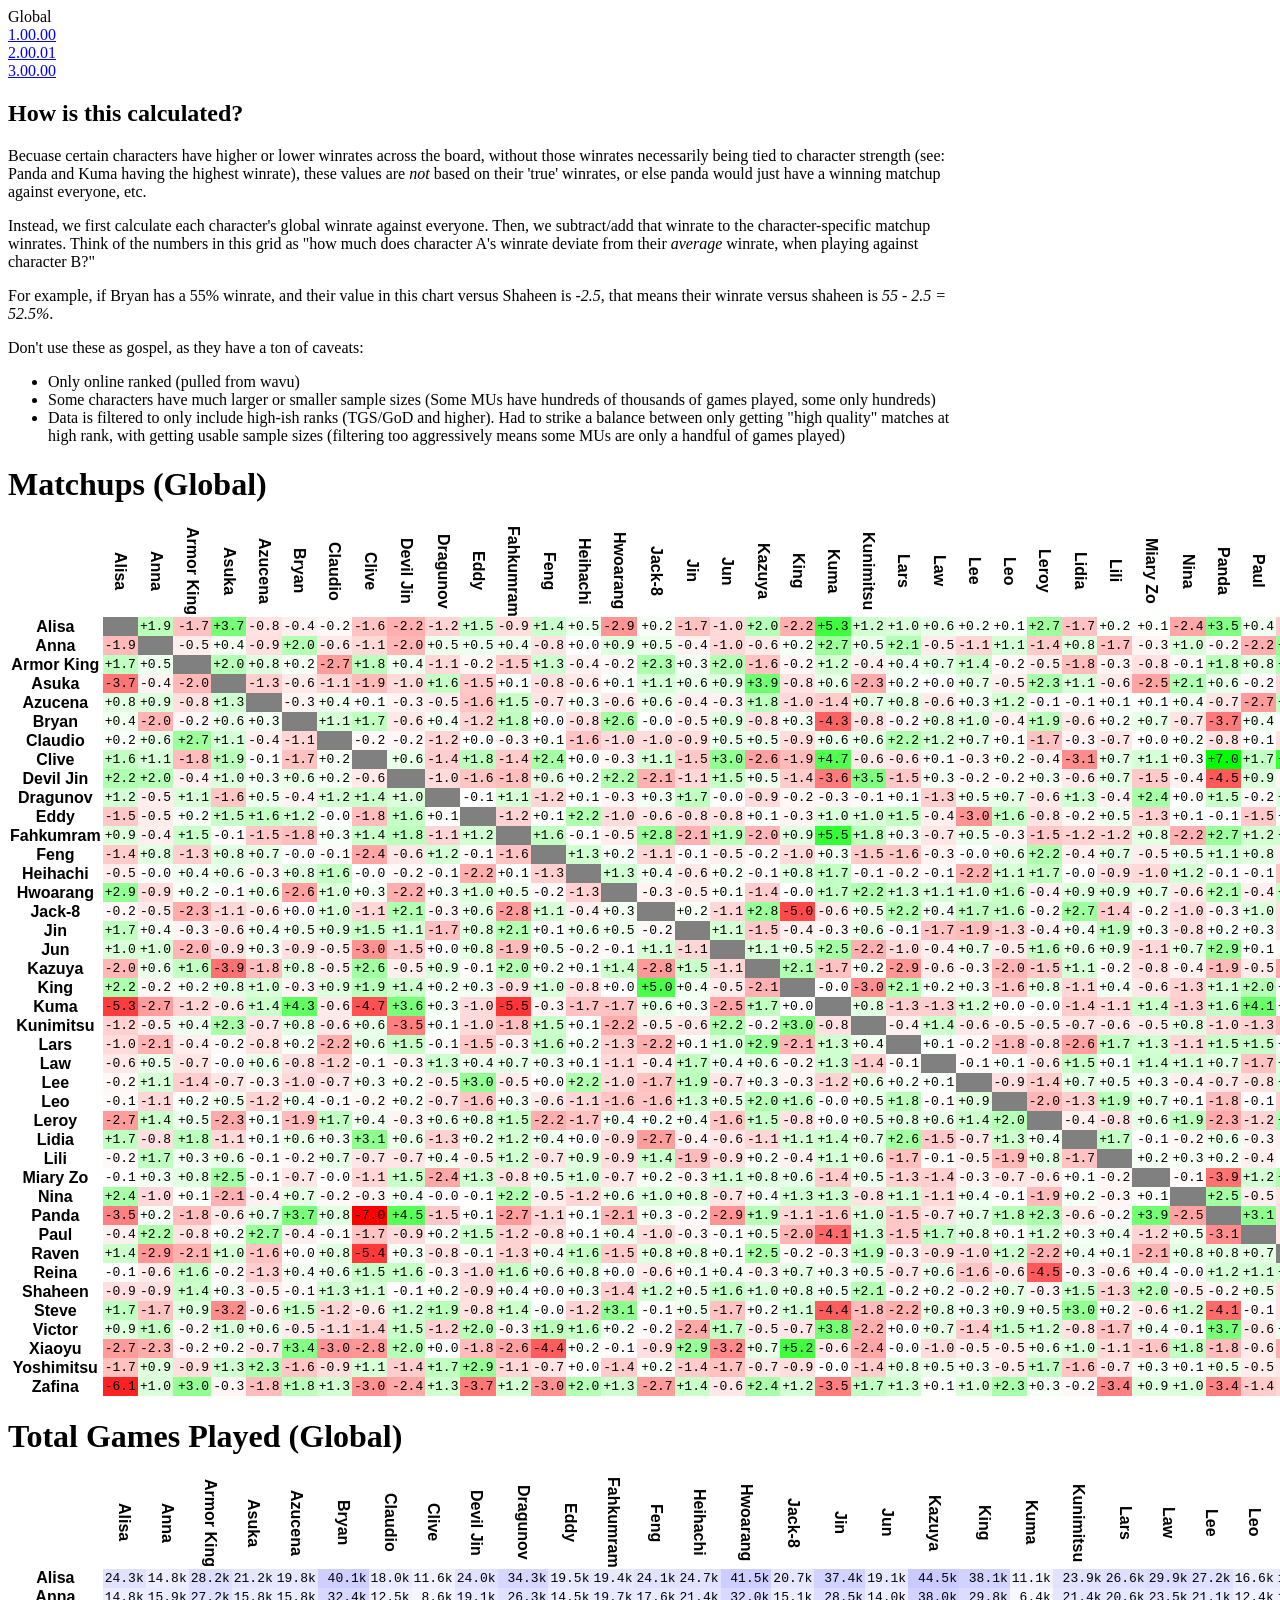
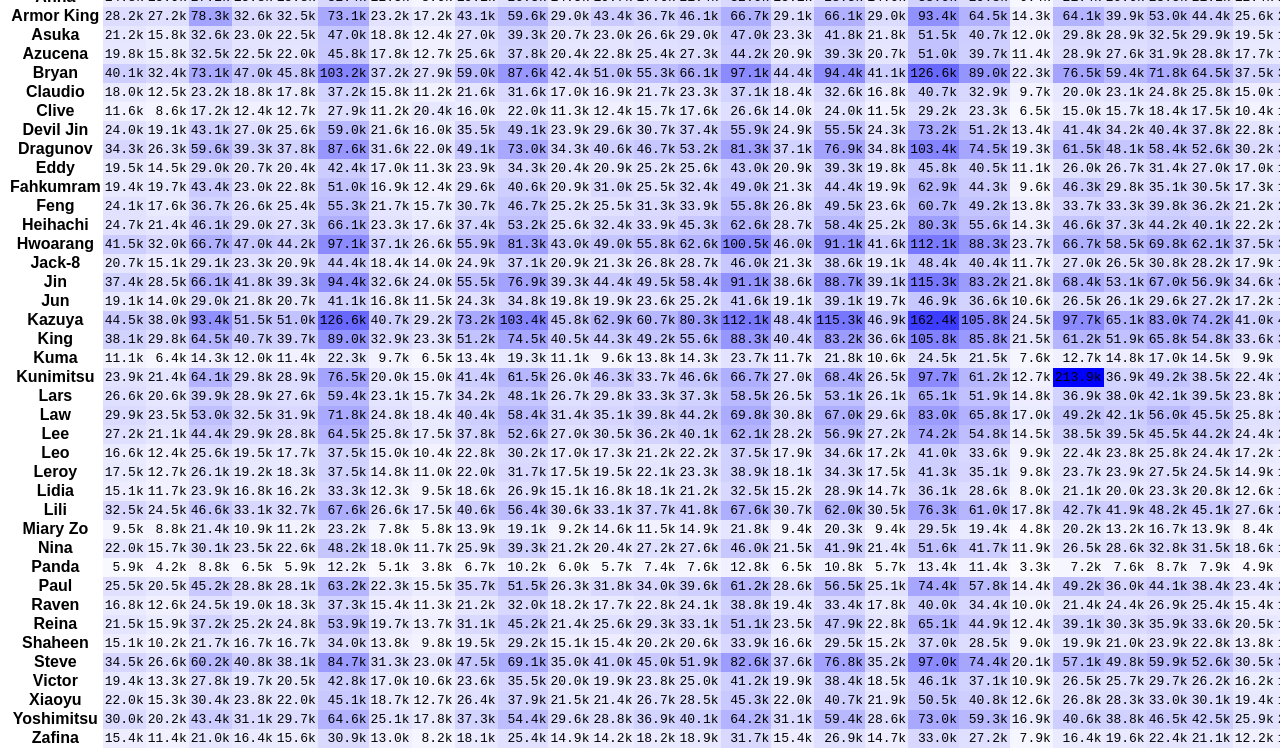
==== commit f04dc5f1: "relative urls" ====
--- a/index.html
+++ b/index.html
@@ -1,55166 +1,18487 @@
 <!DOCTYPE html>
 <html lang="en">
- <head>
-  <title>
-   Global - Tekken Matchups
-  </title>
-  <link href="/style.css" rel="stylesheet"/>
- </head>
- <body>
-  <div class="link-list">
-   <div class="link-list-link">
-    Global
-   </div>
-   <div class="link-list-link">
-    <a href="/10000.html">
-     1.00.00
-    </a>
-   </div>
-   <div class="link-list-link">
-    <a href="/20001.html">
-     2.00.01
-    </a>
-   </div>
-   <div class="link-list-link">
-    <a href="/30000.html">
-     3.00.00
-    </a>
-   </div>
-  </div>
-  <section class="explainer">
-   <h1>
-    How is this calculated?
-   </h1>
-   <p>
-    Becuase certain characters have higher or lower winrates across the board, without those winrates necessarily being tied to character strength (see: Panda and Kuma having the highest winrate), these values are
-    <i>
-     not
-    </i>
-    based on their 'true' winrates, or else panda would just have a winning matchup against everyone, etc.
-   </p>
-   <p>
-    Instead, we first calculate each character's global winrate against everyone. Then, we subtract/add that winrate to the character-specific matchup winrates. Think of the numbers in this grid as "how much does character A's winrate deviate from their
-    <i>
-     average
-    </i>
-    winrate, when playing against character B?"
-   </p>
-   <p>
-    For example, if Bryan has a 55% winrate, and their value in this chart versus Shaheen is
-    <i>
-     -2.5
-    </i>
-    , that means their winrate versus shaheen is
-    <i>
-     55 - 2.5 = 52.5%
-    </i>
-    .
-   </p>
-   <p>
-    Don't use these as gospel, as they have a ton of caveats:
-   </p>
-   <p>
-    <ul>
-     <li>
-      Only online ranked (pulled from wavu)
-     </li>
-     <li>
-      Some characters have much larger or smaller sample sizes (Some MUs have hundreds of thousands of games played, some only hundreds)
-     </li>
-     <li>
-      Data is filtered to only include high-ish ranks (TGS/GoD and higher). Had to strike a balance between only getting "high quality" matches at high rank, with getting usable sample sizes (filtering too aggressively means some MUs are only a handful of games played)
-     </li>
-    </ul>
-   </p>
-  </section>
-  <h1>
-   Matchups (Global)
-  </h1>
-  <table>
-   <thead>
+<head>
+  <title>Global - Tekken Matchups</title>
+  <link rel="stylesheet" href="style.css" />
+</head>
+<body>
+
+
+<div class="link-list">
+
+<div class="link-list-link">
+
+  Global
+
+</div>
+
+<div class="link-list-link">
+
+  <a href="10000.html">1.00.00</a>
+
+</div>
+
+<div class="link-list-link">
+
+  <a href="20001.html">2.00.01</a>
+
+</div>
+
+<div class="link-list-link">
+
+  <a href="30000.html">3.00.00</a>
+
+</div>
+
+</div>
+
+<section class="explainer">
+<h1>How is this calculated?</h1>
+<p>Becuase certain characters have higher or lower winrates across the board, without those winrates necessarily being tied to character strength (see: Panda and Kuma having the highest winrate), these values are <i>not</i> based on their 'true' winrates, or else panda would just have a winning matchup against everyone, etc.</p>
+<p>Instead, we first calculate each character's global winrate against everyone. Then, we subtract/add that winrate to the character-specific matchup winrates. Think of the numbers in this grid as "how much does character A's winrate deviate from their <i>average</i> winrate, when playing against character B?"</p>
+<p>For example, if Bryan has a 55% winrate, and their value in this chart versus Shaheen is <i>-2.5</i>, that means their winrate versus shaheen is <i>55 - 2.5 = 52.5%</i>.</p>
+<p>Don't use these as gospel, as they have a ton of caveats:</p>
+<p><ul>
+<li>Only online ranked (pulled from wavu)</li>
+<li>Some characters have much larger or smaller sample sizes (Some MUs have hundreds of thousands of games played, some only hundreds)</li>
+<li>Data is filtered to only include high-ish ranks (TGS/GoD and higher). Had to strike a balance between only getting "high quality" matches at high rank, with getting usable sample sizes (filtering too aggressively means some MUs are only a handful of games played)</li>
+</ul></p>
+</section>
+<h1>Matchups (Global)</h1>
+
+<table>
+  <thead>
     <tr>
-     <th>
-     </th>
-     <th class="chara-header">
-      Alisa
-     </th>
-     <th class="chara-header">
-      Anna
-     </th>
-     <th class="chara-header">
-      Armor King
-     </th>
-     <th class="chara-header">
-      Asuka
-     </th>
-     <th class="chara-header">
-      Azucena
-     </th>
-     <th class="chara-header">
-      Bryan
-     </th>
-     <th class="chara-header">
-      Claudio
-     </th>
-     <th class="chara-header">
-      Clive
-     </th>
-     <th class="chara-header">
-      Devil Jin
-     </th>
-     <th class="chara-header">
-      Dragunov
-     </th>
-     <th class="chara-header">
-      Eddy
-     </th>
-     <th class="chara-header">
-      Fahkumram
-     </th>
-     <th class="chara-header">
-      Feng
-     </th>
-     <th class="chara-header">
-      Heihachi
-     </th>
-     <th class="chara-header">
-      Hwoarang
-     </th>
-     <th class="chara-header">
-      Jack-8
-     </th>
-     <th class="chara-header">
-      Jin
-     </th>
-     <th class="chara-header">
-      Jun
-     </th>
-     <th class="chara-header">
-      Kazuya
-     </th>
-     <th class="chara-header">
-      King
-     </th>
-     <th class="chara-header">
-      Kuma
-     </th>
-     <th class="chara-header">
-      Kunimitsu
-     </th>
-     <th class="chara-header">
-      Lars
-     </th>
-     <th class="chara-header">
-      Law
-     </th>
-     <th class="chara-header">
-      Lee
-     </th>
-     <th class="chara-header">
-      Leo
-     </th>
-     <th class="chara-header">
-      Leroy
-     </th>
-     <th class="chara-header">
-      Lidia
-     </th>
-     <th class="chara-header">
-      Lili
-     </th>
-     <th class="chara-header">
-      Miary Zo
-     </th>
-     <th class="chara-header">
-      Nina
-     </th>
-     <th class="chara-header">
-      Panda
-     </th>
-     <th class="chara-header">
-      Paul
-     </th>
-     <th class="chara-header">
-      Raven
-     </th>
-     <th class="chara-header">
-      Reina
-     </th>
-     <th class="chara-header">
-      Shaheen
-     </th>
-     <th class="chara-header">
-      Steve
-     </th>
-     <th class="chara-header">
-      Victor
-     </th>
-     <th class="chara-header">
-      Xiaoyu
-     </th>
-     <th class="chara-header">
-      Yoshimitsu
-     </th>
-     <th class="chara-header">
-      Zafina
-     </th>
+      <th></th>
+      <th class="chara-header">Alisa</th><th class="chara-header">Anna</th><th class="chara-header">Armor King</th><th class="chara-header">Asuka</th><th class="chara-header">Azucena</th><th class="chara-header">Bryan</th><th class="chara-header">Claudio</th><th class="chara-header">Clive</th><th class="chara-header">Devil Jin</th><th class="chara-header">Dragunov</th><th class="chara-header">Eddy</th><th class="chara-header">Fahkumram</th><th class="chara-header">Feng</th><th class="chara-header">Heihachi</th><th class="chara-header">Hwoarang</th><th class="chara-header">Jack-8</th><th class="chara-header">Jin</th><th class="chara-header">Jun</th><th class="chara-header">Kazuya</th><th class="chara-header">King</th><th class="chara-header">Kuma</th><th class="chara-header">Kunimitsu</th><th class="chara-header">Lars</th><th class="chara-header">Law</th><th class="chara-header">Lee</th><th class="chara-header">Leo</th><th class="chara-header">Leroy</th><th class="chara-header">Lidia</th><th class="chara-header">Lili</th><th class="chara-header">Miary Zo</th><th class="chara-header">Nina</th><th class="chara-header">Panda</th><th class="chara-header">Paul</th><th class="chara-header">Raven</th><th class="chara-header">Reina</th><th class="chara-header">Shaheen</th><th class="chara-header">Steve</th><th class="chara-header">Victor</th><th class="chara-header">Xiaoyu</th><th class="chara-header">Yoshimitsu</th><th class="chara-header">Zafina</th>
     </tr>
-   </thead>
-   <tbody>
+  </thead>
+  <tbody>
     <tr>
-     <th scope="row">
-      Alisa
-     </th>
-     <td class="cell cell-mirror">
-     </td>
-     <td class="cell" style="background-color: #bbffbb">
-      <span>
-       +1.9
-      </span>
-      <div class="cell-tooltip">
-       <div>
-        <b>
-         Alisa
-        </b>
-        has a
-       </div>
-       <div>
-        <b>
-         +1.861
-        </b>
-        matchup
-       </div>
-       <div>
-        versus
-        <b>
-         Anna
-        </b>
-       </div>
-       <div class="smaller">
-        14,795 games
-       </div>
-      </div>
-     </td>
-     <td class="cell" style="background-color: #ffc1c1">
-      <span>
-       -1.7
-      </span>
-      <div class="cell-tooltip">
-       <div>
-        <b>
-         Alisa
-        </b>
-        has a
-       </div>
-       <div>
-        <b>
-         -1.678
-        </b>
-        matchup
-       </div>
-       <div>
-        versus
-        <b>
-         Armor King
-        </b>
-       </div>
-       <div class="smaller">
-        28,225 games
-       </div>
-      </div>
-     </td>
-     <td class="cell" style="background-color: #76ff76">
-      <span>
-       +3.7
-      </span>
-      <div class="cell-tooltip">
-       <div>
-        <b>
-         Alisa
-        </b>
-        has a
-       </div>
-       <div>
-        <b>
-         +3.741
-        </b>
-        matchup
-       </div>
-       <div>
-        versus
-        <b>
-         Asuka
-        </b>
-       </div>
-       <div class="smaller">
-        21,187 games
-       </div>
-      </div>
-     </td>
-     <td class="cell" style="background-color: #ffe2e2">
-      <span>
-       -0.8
-      </span>
-      <div class="cell-tooltip">
-       <div>
-        <b>
-         Alisa
-        </b>
-        has a
-       </div>
-       <div>
-        <b>
-         -0.787
-        </b>
-        matchup
-       </div>
-       <div>
-        versus
-        <b>
-         Azucena
-        </b>
-       </div>
-       <div class="smaller">
-        19,825 games
-       </div>
-      </div>
-     </td>
-     <td class="cell" style="background-color: #fff0f0">
-      <span>
-       -0.4
-      </span>
-      <div class="cell-tooltip">
-       <div>
-        <b>
-         Alisa
-        </b>
-        has a
-       </div>
-       <div>
-        <b>
-         -0.415
-        </b>
-        matchup
-       </div>
-       <div>
-        versus
-        <b>
-         Bryan
-        </b>
-       </div>
-       <div class="smaller">
-        40,140 games
-       </div>
-      </div>
-     </td>
-     <td class="cell" style="background-color: #fff8f8">
-      <span>
-       -0.2
-      </span>
-      <div class="cell-tooltip">
-       <div>
-        <b>
-         Alisa
-        </b>
-        has a
-       </div>
-       <div>
-        <b>
-         -0.188
-        </b>
-        matchup
-       </div>
-       <div>
-        versus
-        <b>
-         Claudio
-        </b>
-       </div>
-       <div class="smaller">
-        18,013 games
-       </div>
-      </div>
-     </td>
-     <td class="cell" style="background-color: #ffc3c3">
-      <span>
-       -1.6
-      </span>
-      <div class="cell-tooltip">
-       <div>
-        <b>
-         Alisa
-        </b>
-        has a
-       </div>
-       <div>
-        <b>
-         -1.632
-        </b>
-        matchup
-       </div>
-       <div>
-        versus
-        <b>
-         Clive
-        </b>
-       </div>
-       <div class="smaller">
-        11,559 games
-       </div>
-      </div>
-     </td>
-     <td class="cell" style="background-color: #ffafaf">
-      <span>
-       -2.2
-      </span>
-      <div class="cell-tooltip">
-       <div>
-        <b>
-         Alisa
-        </b>
-        has a
-       </div>
-       <div>
-        <b>
-         -2.169
-        </b>
-        matchup
-       </div>
-       <div>
-        versus
-        <b>
-         Devil Jin
-        </b>
-       </div>
-       <div class="smaller">
-        23,961 games
-       </div>
-      </div>
-     </td>
-     <td class="cell" style="background-color: #ffd4d4">
-      <span>
-       -1.2
-      </span>
-      <div class="cell-tooltip">
-       <div>
-        <b>
-         Alisa
-        </b>
-        has a
-       </div>
-       <div>
-        <b>
-         -1.167
-        </b>
-        matchup
-       </div>
-       <div>
-        versus
-        <b>
-         Dragunov
-        </b>
-       </div>
-       <div class="smaller">
-        34,347 games
-       </div>
-      </div>
-     </td>
-     <td class="cell" style="background-color: #c8ffc8">
-      <span>
-       +1.5
-      </span>
-      <div class="cell-tooltip">
-       <div>
-        <b>
-         Alisa
-        </b>
-        has a
-       </div>
-       <div>
-        <b>
-         +1.511
-        </b>
-        matchup
-       </div>
-       <div>
-        versus
-        <b>
-         Eddy
-        </b>
-       </div>
-       <div class="smaller">
-        19,482 games
-       </div>
-      </div>
-     </td>
-     <td class="cell" style="background-color: #ffdede">
-      <span>
-       -0.9
-      </span>
-      <div class="cell-tooltip">
-       <div>
-        <b>
-         Alisa
-        </b>
-        has a
-       </div>
-       <div>
-        <b>
-         -0.901
-        </b>
-        matchup
-       </div>
-       <div>
-        versus
-        <b>
-         Fahkumram
-        </b>
-       </div>
-       <div class="smaller">
-        19,395 games
-       </div>
-      </div>
-     </td>
-     <td class="cell" style="background-color: #cbffcb">
-      <span>
-       +1.4
-      </span>
-      <div class="cell-tooltip">
-       <div>
-        <b>
-         Alisa
-        </b>
-        has a
-       </div>
-       <div>
-        <b>
-         +1.415
-        </b>
-        matchup
-       </div>
-       <div>
-        versus
-        <b>
-         Feng
-        </b>
-       </div>
-       <div class="smaller">
-        24,088 games
-       </div>
-      </div>
-     </td>
-     <td class="cell" style="background-color: #edffed">
-      <span>
-       +0.5
-      </span>
-      <div class="cell-tooltip">
-       <div>
-        <b>
-         Alisa
-        </b>
-        has a
-       </div>
-       <div>
-        <b>
-         +0.497
-        </b>
-        matchup
-       </div>
-       <div>
-        versus
-        <b>
-         Heihachi
-        </b>
-       </div>
-       <div class="smaller">
-        24,690 games
-       </div>
-      </div>
-     </td>
-     <td class="cell" style="background-color: #ff9494">
-      <span>
-       -2.9
-      </span>
-      <div class="cell-tooltip">
-       <div>
-        <b>
-         Alisa
-        </b>
-        has a
-       </div>
-       <div>
-        <b>
-         -2.918
-        </b>
-        matchup
-       </div>
-       <div>
-        versus
-        <b>
-         Hwoarang
-        </b>
-       </div>
-       <div class="smaller">
-        41,526 games
-       </div>
-      </div>
-     </td>
-     <td class="cell" style="background-color: #f6fff6">
-      <span>
-       +0.2
-      </span>
-      <div class="cell-tooltip">
-       <div>
-        <b>
-         Alisa
-        </b>
-        has a
-       </div>
-       <div>
-        <b>
-         +0.249
-        </b>
-        matchup
-       </div>
-       <div>
-        versus
-        <b>
-         Jack-8
-        </b>
-       </div>
-       <div class="smaller">
-        20,724 games
-       </div>
-      </div>
-     </td>
-     <td class="cell" style="background-color: #ffc0c0">
-      <span>
-       -1.7
-      </span>
-      <div class="cell-tooltip">
-       <div>
-        <b>
-         Alisa
-        </b>
-        has a
-       </div>
-       <div>
-        <b>
-         -1.725
-        </b>
-        matchup
-       </div>
-       <div>
-        versus
-        <b>
-         Jin
-        </b>
-       </div>
-       <div class="smaller">
-        37,410 games
-       </div>
-      </div>
-     </td>
-     <td class="cell" style="background-color: #ffd9d9">
-      <span>
-       -1.0
-      </span>
-      <div class="cell-tooltip">
-       <div>
-        <b>
-         Alisa
-        </b>
-        has a
-       </div>
-       <div>
-        <b>
-         -1.039
-        </b>
-        matchup
-       </div>
-       <div>
-        versus
-        <b>
-         Jun
-        </b>
-       </div>
-       <div class="smaller">
-        19,145 games
-       </div>
-      </div>
-     </td>
-     <td class="cell" style="background-color: #b6ffb6">
-      <span>
-       +2.0
-      </span>
-      <div class="cell-tooltip">
-       <div>
-        <b>
-         Alisa
-        </b>
-        has a
-       </div>
-       <div>
-        <b>
-         +2.003
-        </b>
-        matchup
-       </div>
-       <div>
-        versus
-        <b>
-         Kazuya
-        </b>
-       </div>
-       <div class="smaller">
-        44,476 games
-       </div>
-      </div>
-     </td>
-     <td class="cell" style="background-color: #ffafaf">
-      <span>
-       -2.2
-      </span>
-      <div class="cell-tooltip">
-       <div>
-        <b>
-         Alisa
-        </b>
-        has a
-       </div>
-       <div>
-        <b>
-         -2.172
-        </b>
-        matchup
-       </div>
-       <div>
-        versus
-        <b>
-         King
-        </b>
-       </div>
-       <div class="smaller">
-        38,116 games
-       </div>
-      </div>
-     </td>
-     <td class="cell" style="background-color: #3dff3d">
-      <span>
-       +5.3
-      </span>
-      <div class="cell-tooltip">
-       <div>
-        <b>
-         Alisa
-        </b>
-        has a
-       </div>
-       <div>
-        <b>
-         +5.293
-        </b>
-        matchup
-       </div>
-       <div>
-        versus
-        <b>
-         Kuma
-        </b>
-       </div>
-       <div class="smaller">
-        11,051 games
-       </div>
-      </div>
-     </td>
-     <td class="cell" style="background-color: #d2ffd2">
-      <span>
-       +1.2
-      </span>
-      <div class="cell-tooltip">
-       <div>
-        <b>
-         Alisa
-        </b>
-        has a
-       </div>
-       <div>
-        <b>
-         +1.218
-        </b>
-        matchup
-       </div>
-       <div>
-        versus
-        <b>
-         Kunimitsu
-        </b>
-       </div>
-       <div class="smaller">
-        23,942 games
-       </div>
-      </div>
-     </td>
-     <td class="cell" style="background-color: #dbffdb">
-      <span>
-       +1.0
-      </span>
-      <div class="cell-tooltip">
-       <div>
-        <b>
-         Alisa
-        </b>
-        has a
-       </div>
-       <div>
-        <b>
-         +0.974
-        </b>
-        matchup
-       </div>
-       <div>
-        versus
-        <b>
-         Lars
-        </b>
-       </div>
-       <div class="smaller">
-        26,648 games
-       </div>
-      </div>
-     </td>
-     <td class="cell" style="background-color: #e8ffe8">
-      <span>
-       +0.6
-      </span>
-      <div class="cell-tooltip">
-       <div>
-        <b>
-         Alisa
-        </b>
-        has a
-       </div>
-       <div>
-        <b>
-         +0.625
-        </b>
-        matchup
-       </div>
-       <div>
-        versus
-        <b>
-         Law
-        </b>
-       </div>
-       <div class="smaller">
-        29,910 games
-       </div>
-      </div>
-     </td>
-     <td class="cell" style="background-color: #f6fff6">
-      <span>
-       +0.2
-      </span>
-      <div class="cell-tooltip">
-       <div>
-        <b>
-         Alisa
-        </b>
-        has a
-       </div>
-       <div>
-        <b>
-         +0.236
-        </b>
-        matchup
-       </div>
-       <div>
-        versus
-        <b>
-         Lee
-        </b>
-       </div>
-       <div class="smaller">
-        27,186 games
-       </div>
-      </div>
-     </td>
-     <td class="cell" style="background-color: #fafffa">
-      <span>
-       +0.1
-      </span>
-      <div class="cell-tooltip">
-       <div>
-        <b>
-         Alisa
-        </b>
-        has a
-       </div>
-       <div>
-        <b>
-         +0.123
-        </b>
-        matchup
-       </div>
-       <div>
-        versus
-        <b>
-         Leo
-        </b>
-       </div>
-       <div class="smaller">
-        16,592 games
-       </div>
-      </div>
-     </td>
-     <td class="cell" style="background-color: #9cff9c">
-      <span>
-       +2.7
-      </span>
-      <div class="cell-tooltip">
-       <div>
-        <b>
-         Alisa
-        </b>
-        has a
-       </div>
-       <div>
-        <b>
-         +2.713
-        </b>
-        matchup
-       </div>
-       <div>
-        versus
-        <b>
-         Leroy
-        </b>
-       </div>
-       <div class="smaller">
-        17,546 games
-       </div>
-      </div>
-     </td>
-     <td class="cell" style="background-color: #ffc1c1">
-      <span>
-       -1.7
-      </span>
-      <div class="cell-tooltip">
-       <div>
-        <b>
-         Alisa
-        </b>
-        has a
-       </div>
-       <div>
-        <b>
-         -1.684
-        </b>
-        matchup
-       </div>
-       <div>
-        versus
-        <b>
-         Lidia
-        </b>
-       </div>
-       <div class="smaller">
-        15,137 games
-       </div>
-      </div>
-     </td>
-     <td class="cell" style="background-color: #f8fff8">
-      <span>
-       +0.2
-      </span>
-      <div class="cell-tooltip">
-       <div>
-        <b>
-         Alisa
-        </b>
-        has a
-       </div>
-       <div>
-        <b>
-         +0.196
-        </b>
-        matchup
-       </div>
-       <div>
-        versus
-        <b>
-         Lili
-        </b>
-       </div>
-       <div class="smaller">
-        32,550 games
-       </div>
-      </div>
-     </td>
-     <td class="cell" style="background-color: #fdfffd">
-      <span>
-       +0.1
-      </span>
-      <div class="cell-tooltip">
-       <div>
-        <b>
-         Alisa
-        </b>
-        has a
-       </div>
-       <div>
-        <b>
-         +0.065
-        </b>
-        matchup
-       </div>
-       <div>
-        versus
-        <b>
-         Miary Zo
-        </b>
-       </div>
-       <div class="smaller">
-        9,482 games
-       </div>
-      </div>
-     </td>
-     <td class="cell" style="background-color: #ffa7a7">
-      <span>
-       -2.4
-      </span>
-      <div class="cell-tooltip">
-       <div>
-        <b>
-         Alisa
-        </b>
-        has a
-       </div>
-       <div>
-        <b>
-         -2.392
-        </b>
-        matchup
-       </div>
-       <div>
-        versus
-        <b>
-         Nina
-        </b>
-       </div>
-       <div class="smaller">
-        22,028 games
-       </div>
-      </div>
-     </td>
-     <td class="cell" style="background-color: #80ff80">
-      <span>
-       +3.5
-      </span>
-      <div class="cell-tooltip">
-       <div>
-        <b>
-         Alisa
-        </b>
-        has a
-       </div>
-       <div>
-        <b>
-         +3.473
-        </b>
-        matchup
-       </div>
-       <div>
-        versus
-        <b>
-         Panda
-        </b>
-       </div>
-       <div class="smaller">
-        5,908 games
-       </div>
-      </div>
-     </td>
-     <td class="cell" style="background-color: #f0fff0">
-      <span>
-       +0.4
-      </span>
-      <div class="cell-tooltip">
-       <div>
-        <b>
-         Alisa
-        </b>
-        has a
-       </div>
-       <div>
-        <b>
-         +0.400
-        </b>
-        matchup
-       </div>
-       <div>
-        versus
-        <b>
-         Paul
-        </b>
-       </div>
-       <div class="smaller">
-        25,458 games
-       </div>
-      </div>
-     </td>
-     <td class="cell" style="background-color: #ffcccc">
-      <span>
-       -1.4
-      </span>
-      <div class="cell-tooltip">
-       <div>
-        <b>
-         Alisa
-        </b>
-        has a
-       </div>
-       <div>
-        <b>
-         -1.393
-        </b>
-        matchup
-       </div>
-       <div>
-        versus
-        <b>
-         Raven
-        </b>
-       </div>
-       <div class="smaller">
-        16,789 games
-       </div>
-      </div>
-     </td>
-     <td class="cell" style="background-color: #fdfffd">
-      <span>
-       +0.1
-      </span>
-      <div class="cell-tooltip">
-       <div>
-        <b>
-         Alisa
-        </b>
-        has a
-       </div>
-       <div>
-        <b>
-         +0.056
-        </b>
-        matchup
-       </div>
-       <div>
-        versus
-        <b>
-         Reina
-        </b>
-       </div>
-       <div class="smaller">
-        21,499 games
-       </div>
-      </div>
-     </td>
-     <td class="cell" style="background-color: #dfffdf">
-      <span>
-       +0.9
-      </span>
-      <div class="cell-tooltip">
-       <div>
-        <b>
-         Alisa
-        </b>
-        has a
-       </div>
-       <div>
-        <b>
-         +0.864
-        </b>
-        matchup
-       </div>
-       <div>
-        versus
-        <b>
-         Shaheen
-        </b>
-       </div>
-       <div class="smaller">
-        15,147 games
-       </div>
-      </div>
-     </td>
-     <td class="cell" style="background-color: #ffbfbf">
-      <span>
-       -1.7
-      </span>
-      <div class="cell-tooltip">
-       <div>
-        <b>
-         Alisa
-        </b>
-        has a
-       </div>
-       <div>
-        <b>
-         -1.739
-        </b>
-        matchup
-       </div>
-       <div>
-        versus
-        <b>
-         Steve
-        </b>
-       </div>
-       <div class="smaller">
-        34,478 games
-       </div>
-      </div>
-     </td>
-     <td class="cell" style="background-color: #ffdddd">
-      <span>
-       -0.9
-      </span>
-      <div class="cell-tooltip">
-       <div>
-        <b>
-         Alisa
-        </b>
-        has a
-       </div>
-       <div>
-        <b>
-         -0.930
-        </b>
-        matchup
-       </div>
-       <div>
-        versus
-        <b>
-         Victor
-        </b>
-       </div>
-       <div class="smaller">
-        19,366 games
-       </div>
-      </div>
-     </td>
-     <td class="cell" style="background-color: #9bff9b">
-      <span>
-       +2.7
-      </span>
-      <div class="cell-tooltip">
-       <div>
-        <b>
-         Alisa
-        </b>
-        has a
-       </div>
-       <div>
-        <b>
-         +2.729
-        </b>
-        matchup
-       </div>
-       <div>
-        versus
-        <b>
-         Xiaoyu
-        </b>
-       </div>
-       <div class="smaller">
-        21,969 games
-       </div>
-      </div>
-     </td>
-     <td class="cell" style="background-color: #c0ffc0">
-      <span>
-       +1.7
-      </span>
-      <div class="cell-tooltip">
-       <div>
-        <b>
-         Alisa
-        </b>
-        has a
-       </div>
-       <div>
-        <b>
-         +1.718
-        </b>
-        matchup
-       </div>
-       <div>
-        versus
-        <b>
-         Yoshimitsu
-        </b>
-       </div>
-       <div class="smaller">
-        29,985 games
-       </div>
-      </div>
-     </td>
-     <td class="cell" style="background-color: #21ff21">
-      <span>
-       +6.1
-      </span>
-      <div class="cell-tooltip">
-       <div>
-        <b>
-         Alisa
-        </b>
-        has a
-       </div>
-       <div>
-        <b>
-         +6.054
-        </b>
-        matchup
-       </div>
-       <div>
-        versus
-        <b>
-         Zafina
-        </b>
-       </div>
-       <div class="smaller">
-        15,360 games
-       </div>
-      </div>
-     </td>
+      <th scope="row">Alisa</th>
+      
+            <td class="cell cell-mirror"></td><td class="cell" style="background-color: #bbffbb">
+              <span>+1.9</span><div class="cell-tooltip">
+                  
+            <div><b>Alisa</b> has a</div>
+            <div><b>+1.861</b> matchup</div>
+            <div>versus <b>Anna</b></div>
+            <div class="smaller">14,795 games</div>
+        
+                </div>
+            </td><td class="cell" style="background-color: #ffc1c1">
+              <span>-1.7</span><div class="cell-tooltip">
+                  
+            <div><b>Alisa</b> has a</div>
+            <div><b>-1.678</b> matchup</div>
+            <div>versus <b>Armor King</b></div>
+            <div class="smaller">28,225 games</div>
+        
+                </div>
+            </td><td class="cell" style="background-color: #76ff76">
+              <span>+3.7</span><div class="cell-tooltip">
+                  
+            <div><b>Alisa</b> has a</div>
+            <div><b>+3.741</b> matchup</div>
+            <div>versus <b>Asuka</b></div>
+            <div class="smaller">21,187 games</div>
+        
+                </div>
+            </td><td class="cell" style="background-color: #ffe2e2">
+              <span>-0.8</span><div class="cell-tooltip">
+                  
+            <div><b>Alisa</b> has a</div>
+            <div><b>-0.787</b> matchup</div>
+            <div>versus <b>Azucena</b></div>
+            <div class="smaller">19,825 games</div>
+        
+                </div>
+            </td><td class="cell" style="background-color: #fff0f0">
+              <span>-0.4</span><div class="cell-tooltip">
+                  
+            <div><b>Alisa</b> has a</div>
+            <div><b>-0.415</b> matchup</div>
+            <div>versus <b>Bryan</b></div>
+            <div class="smaller">40,140 games</div>
+        
+                </div>
+            </td><td class="cell" style="background-color: #fff8f8">
+              <span>-0.2</span><div class="cell-tooltip">
+                  
+            <div><b>Alisa</b> has a</div>
+            <div><b>-0.188</b> matchup</div>
+            <div>versus <b>Claudio</b></div>
+            <div class="smaller">18,013 games</div>
+        
+                </div>
+            </td><td class="cell" style="background-color: #ffc3c3">
+              <span>-1.6</span><div class="cell-tooltip">
+                  
+            <div><b>Alisa</b> has a</div>
+            <div><b>-1.632</b> matchup</div>
+            <div>versus <b>Clive</b></div>
+            <div class="smaller">11,559 games</div>
+        
+                </div>
+            </td><td class="cell" style="background-color: #ffafaf">
+              <span>-2.2</span><div class="cell-tooltip">
+                  
+            <div><b>Alisa</b> has a</div>
+            <div><b>-2.169</b> matchup</div>
+            <div>versus <b>Devil Jin</b></div>
+            <div class="smaller">23,961 games</div>
+        
+                </div>
+            </td><td class="cell" style="background-color: #ffd4d4">
+              <span>-1.2</span><div class="cell-tooltip">
+                  
+            <div><b>Alisa</b> has a</div>
+            <div><b>-1.167</b> matchup</div>
+            <div>versus <b>Dragunov</b></div>
+            <div class="smaller">34,347 games</div>
+        
+                </div>
+            </td><td class="cell" style="background-color: #c8ffc8">
+              <span>+1.5</span><div class="cell-tooltip">
+                  
+            <div><b>Alisa</b> has a</div>
+            <div><b>+1.511</b> matchup</div>
+            <div>versus <b>Eddy</b></div>
+            <div class="smaller">19,482 games</div>
+        
+                </div>
+            </td><td class="cell" style="background-color: #ffdede">
+              <span>-0.9</span><div class="cell-tooltip">
+                  
+            <div><b>Alisa</b> has a</div>
+            <div><b>-0.901</b> matchup</div>
+            <div>versus <b>Fahkumram</b></div>
+            <div class="smaller">19,395 games</div>
+        
+                </div>
+            </td><td class="cell" style="background-color: #cbffcb">
+              <span>+1.4</span><div class="cell-tooltip">
+                  
+            <div><b>Alisa</b> has a</div>
+            <div><b>+1.415</b> matchup</div>
+            <div>versus <b>Feng</b></div>
+            <div class="smaller">24,088 games</div>
+        
+                </div>
+            </td><td class="cell" style="background-color: #edffed">
+              <span>+0.5</span><div class="cell-tooltip">
+                  
+            <div><b>Alisa</b> has a</div>
+            <div><b>+0.497</b> matchup</div>
+            <div>versus <b>Heihachi</b></div>
+            <div class="smaller">24,690 games</div>
+        
+                </div>
+            </td><td class="cell" style="background-color: #ff9494">
+              <span>-2.9</span><div class="cell-tooltip">
+                  
+            <div><b>Alisa</b> has a</div>
+            <div><b>-2.918</b> matchup</div>
+            <div>versus <b>Hwoarang</b></div>
+            <div class="smaller">41,526 games</div>
+        
+                </div>
+            </td><td class="cell" style="background-color: #f6fff6">
+              <span>+0.2</span><div class="cell-tooltip">
+                  
+            <div><b>Alisa</b> has a</div>
+            <div><b>+0.249</b> matchup</div>
+            <div>versus <b>Jack-8</b></div>
+            <div class="smaller">20,724 games</div>
+        
+                </div>
+            </td><td class="cell" style="background-color: #ffc0c0">
+              <span>-1.7</span><div class="cell-tooltip">
+                  
+            <div><b>Alisa</b> has a</div>
+            <div><b>-1.725</b> matchup</div>
+            <div>versus <b>Jin</b></div>
+            <div class="smaller">37,410 games</div>
+        
+                </div>
+            </td><td class="cell" style="background-color: #ffd9d9">
+              <span>-1.0</span><div class="cell-tooltip">
+                  
+            <div><b>Alisa</b> has a</div>
+            <div><b>-1.039</b> matchup</div>
+            <div>versus <b>Jun</b></div>
+            <div class="smaller">19,145 games</div>
+        
+                </div>
+            </td><td class="cell" style="background-color: #b6ffb6">
+              <span>+2.0</span><div class="cell-tooltip">
+                  
+            <div><b>Alisa</b> has a</div>
+            <div><b>+2.003</b> matchup</div>
+            <div>versus <b>Kazuya</b></div>
+            <div class="smaller">44,476 games</div>
+        
+                </div>
+            </td><td class="cell" style="background-color: #ffafaf">
+              <span>-2.2</span><div class="cell-tooltip">
+                  
+            <div><b>Alisa</b> has a</div>
+            <div><b>-2.172</b> matchup</div>
+            <div>versus <b>King</b></div>
+            <div class="smaller">38,116 games</div>
+        
+                </div>
+            </td><td class="cell" style="background-color: #3dff3d">
+              <span>+5.3</span><div class="cell-tooltip">
+                  
+            <div><b>Alisa</b> has a</div>
+            <div><b>+5.293</b> matchup</div>
+            <div>versus <b>Kuma</b></div>
+            <div class="smaller">11,051 games</div>
+        
+                </div>
+            </td><td class="cell" style="background-color: #d2ffd2">
+              <span>+1.2</span><div class="cell-tooltip">
+                  
+            <div><b>Alisa</b> has a</div>
+            <div><b>+1.218</b> matchup</div>
+            <div>versus <b>Kunimitsu</b></div>
+            <div class="smaller">23,942 games</div>
+        
+                </div>
+            </td><td class="cell" style="background-color: #dbffdb">
+              <span>+1.0</span><div class="cell-tooltip">
+                  
+            <div><b>Alisa</b> has a</div>
+            <div><b>+0.974</b> matchup</div>
+            <div>versus <b>Lars</b></div>
+            <div class="smaller">26,648 games</div>
+        
+                </div>
+            </td><td class="cell" style="background-color: #e8ffe8">
+              <span>+0.6</span><div class="cell-tooltip">
+                  
+            <div><b>Alisa</b> has a</div>
+            <div><b>+0.625</b> matchup</div>
+            <div>versus <b>Law</b></div>
+            <div class="smaller">29,910 games</div>
+        
+                </div>
+            </td><td class="cell" style="background-color: #f6fff6">
+              <span>+0.2</span><div class="cell-tooltip">
+                  
+            <div><b>Alisa</b> has a</div>
+            <div><b>+0.236</b> matchup</div>
+            <div>versus <b>Lee</b></div>
+            <div class="smaller">27,186 games</div>
+        
+                </div>
+            </td><td class="cell" style="background-color: #fafffa">
+              <span>+0.1</span><div class="cell-tooltip">
+                  
+            <div><b>Alisa</b> has a</div>
+            <div><b>+0.123</b> matchup</div>
+            <div>versus <b>Leo</b></div>
+            <div class="smaller">16,592 games</div>
+        
+                </div>
+            </td><td class="cell" style="background-color: #9cff9c">
+              <span>+2.7</span><div class="cell-tooltip">
+                  
+            <div><b>Alisa</b> has a</div>
+            <div><b>+2.713</b> matchup</div>
+            <div>versus <b>Leroy</b></div>
+            <div class="smaller">17,546 games</div>
+        
+                </div>
+            </td><td class="cell" style="background-color: #ffc1c1">
+              <span>-1.7</span><div class="cell-tooltip">
+                  
+            <div><b>Alisa</b> has a</div>
+            <div><b>-1.684</b> matchup</div>
+            <div>versus <b>Lidia</b></div>
+            <div class="smaller">15,137 games</div>
+        
+                </div>
+            </td><td class="cell" style="background-color: #f8fff8">
+              <span>+0.2</span><div class="cell-tooltip">
+                  
+            <div><b>Alisa</b> has a</div>
+            <div><b>+0.196</b> matchup</div>
+            <div>versus <b>Lili</b></div>
+            <div class="smaller">32,550 games</div>
+        
+                </div>
+            </td><td class="cell" style="background-color: #fdfffd">
+              <span>+0.1</span><div class="cell-tooltip">
+                  
+            <div><b>Alisa</b> has a</div>
+            <div><b>+0.065</b> matchup</div>
+            <div>versus <b>Miary Zo</b></div>
+            <div class="smaller">9,482 games</div>
+        
+                </div>
+            </td><td class="cell" style="background-color: #ffa7a7">
+              <span>-2.4</span><div class="cell-tooltip">
+                  
+            <div><b>Alisa</b> has a</div>
+            <div><b>-2.392</b> matchup</div>
+            <div>versus <b>Nina</b></div>
+            <div class="smaller">22,028 games</div>
+        
+                </div>
+            </td><td class="cell" style="background-color: #80ff80">
+              <span>+3.5</span><div class="cell-tooltip">
+                  
+            <div><b>Alisa</b> has a</div>
+            <div><b>+3.473</b> matchup</div>
+            <div>versus <b>Panda</b></div>
+            <div class="smaller">5,908 games</div>
+        
+                </div>
+            </td><td class="cell" style="background-color: #f0fff0">
+              <span>+0.4</span><div class="cell-tooltip">
+                  
+            <div><b>Alisa</b> has a</div>
+            <div><b>+0.400</b> matchup</div>
+            <div>versus <b>Paul</b></div>
+            <div class="smaller">25,458 games</div>
+        
+                </div>
+            </td><td class="cell" style="background-color: #ffcccc">
+              <span>-1.4</span><div class="cell-tooltip">
+                  
+            <div><b>Alisa</b> has a</div>
+            <div><b>-1.393</b> matchup</div>
+            <div>versus <b>Raven</b></div>
+            <div class="smaller">16,789 games</div>
+        
+                </div>
+            </td><td class="cell" style="background-color: #fdfffd">
+              <span>+0.1</span><div class="cell-tooltip">
+                  
+            <div><b>Alisa</b> has a</div>
+            <div><b>+0.056</b> matchup</div>
+            <div>versus <b>Reina</b></div>
+            <div class="smaller">21,499 games</div>
+        
+                </div>
+            </td><td class="cell" style="background-color: #dfffdf">
+              <span>+0.9</span><div class="cell-tooltip">
+                  
+            <div><b>Alisa</b> has a</div>
+            <div><b>+0.864</b> matchup</div>
+            <div>versus <b>Shaheen</b></div>
+            <div class="smaller">15,147 games</div>
+        
+                </div>
+            </td><td class="cell" style="background-color: #ffbfbf">
+              <span>-1.7</span><div class="cell-tooltip">
+                  
+            <div><b>Alisa</b> has a</div>
+            <div><b>-1.739</b> matchup</div>
+            <div>versus <b>Steve</b></div>
+            <div class="smaller">34,478 games</div>
+        
+                </div>
+            </td><td class="cell" style="background-color: #ffdddd">
+              <span>-0.9</span><div class="cell-tooltip">
+                  
+            <div><b>Alisa</b> has a</div>
+            <div><b>-0.930</b> matchup</div>
+            <div>versus <b>Victor</b></div>
+            <div class="smaller">19,366 games</div>
+        
+                </div>
+            </td><td class="cell" style="background-color: #9bff9b">
+              <span>+2.7</span><div class="cell-tooltip">
+                  
+            <div><b>Alisa</b> has a</div>
+            <div><b>+2.729</b> matchup</div>
+            <div>versus <b>Xiaoyu</b></div>
+            <div class="smaller">21,969 games</div>
+        
+                </div>
+            </td><td class="cell" style="background-color: #c0ffc0">
+              <span>+1.7</span><div class="cell-tooltip">
+                  
+            <div><b>Alisa</b> has a</div>
+            <div><b>+1.718</b> matchup</div>
+            <div>versus <b>Yoshimitsu</b></div>
+            <div class="smaller">29,985 games</div>
+        
+                </div>
+            </td><td class="cell" style="background-color: #21ff21">
+              <span>+6.1</span><div class="cell-tooltip">
+                  
+            <div><b>Alisa</b> has a</div>
+            <div><b>+6.054</b> matchup</div>
+            <div>versus <b>Zafina</b></div>
+            <div class="smaller">15,360 games</div>
+        
+                </div>
+            </td>
+    </tr><tr>
+      <th scope="row">Anna</th>
+      <td class="cell" style="background-color: #ffbbbb">
+              <span>-1.9</span><div class="cell-tooltip">
+                  
+            <div><b>Anna</b> has a</div>
+            <div><b>-1.861</b> matchup</div>
+            <div>versus <b>Alisa</b></div>
+            <div class="smaller">14,795 games</div>
+        
+                </div>
+            </td>
+            <td class="cell cell-mirror"></td><td class="cell" style="background-color: #ffeded">
+              <span>-0.5</span><div class="cell-tooltip">
+                  
+            <div><b>Anna</b> has a</div>
+            <div><b>-0.478</b> matchup</div>
+            <div>versus <b>Armor King</b></div>
+            <div class="smaller">27,211 games</div>
+        
+                </div>
+            </td><td class="cell" style="background-color: #f2fff2">
+              <span>+0.4</span><div class="cell-tooltip">
+                  
+            <div><b>Anna</b> has a</div>
+            <div><b>+0.367</b> matchup</div>
+            <div>versus <b>Asuka</b></div>
+            <div class="smaller">15,833 games</div>
+        
+                </div>
+            </td><td class="cell" style="background-color: #ffdfdf">
+              <span>-0.9</span><div class="cell-tooltip">
+                  
+            <div><b>Anna</b> has a</div>
+            <div><b>-0.870</b> matchup</div>
+            <div>versus <b>Azucena</b></div>
+            <div class="smaller">15,780 games</div>
+        
+                </div>
+            </td><td class="cell" style="background-color: #b4ffb4">
+              <span>+2.0</span><div class="cell-tooltip">
+                  
+            <div><b>Anna</b> has a</div>
+            <div><b>+2.045</b> matchup</div>
+            <div>versus <b>Bryan</b></div>
+            <div class="smaller">32,366 games</div>
+        
+                </div>
+            </td><td class="cell" style="background-color: #ffe8e8">
+              <span>-0.6</span><div class="cell-tooltip">
+                  
+            <div><b>Anna</b> has a</div>
+            <div><b>-0.619</b> matchup</div>
+            <div>versus <b>Claudio</b></div>
+            <div class="smaller">12,507 games</div>
+        
+                </div>
+            </td><td class="cell" style="background-color: #ffd8d8">
+              <span>-1.1</span><div class="cell-tooltip">
+                  
+            <div><b>Anna</b> has a</div>
+            <div><b>-1.074</b> matchup</div>
+            <div>versus <b>Clive</b></div>
+            <div class="smaller">8,571 games</div>
+        
+                </div>
+            </td><td class="cell" style="background-color: #ffb6b6">
+              <span>-2.0</span><div class="cell-tooltip">
+                  
+            <div><b>Anna</b> has a</div>
+            <div><b>-1.978</b> matchup</div>
+            <div>versus <b>Devil Jin</b></div>
+            <div class="smaller">19,070 games</div>
+        
+                </div>
+            </td><td class="cell" style="background-color: #eeffee">
+              <span>+0.5</span><div class="cell-tooltip">
+                  
+            <div><b>Anna</b> has a</div>
+            <div><b>+0.453</b> matchup</div>
+            <div>versus <b>Dragunov</b></div>
+            <div class="smaller">26,251 games</div>
+        
+                </div>
+            </td><td class="cell" style="background-color: #ecffec">
+              <span>+0.5</span><div class="cell-tooltip">
+                  
+            <div><b>Anna</b> has a</div>
+            <div><b>+0.505</b> matchup</div>
+            <div>versus <b>Eddy</b></div>
+            <div class="smaller">14,490 games</div>
+        
+                </div>
+            </td><td class="cell" style="background-color: #efffef">
+              <span>+0.4</span><div class="cell-tooltip">
+                  
+            <div><b>Anna</b> has a</div>
+            <div><b>+0.425</b> matchup</div>
+            <div>versus <b>Fahkumram</b></div>
+            <div class="smaller">19,662 games</div>
+        
+                </div>
+            </td><td class="cell" style="background-color: #ffe2e2">
+              <span>-0.8</span><div class="cell-tooltip">
+                  
+            <div><b>Anna</b> has a</div>
+            <div><b>-0.790</b> matchup</div>
+            <div>versus <b>Feng</b></div>
+            <div class="smaller">17,589 games</div>
+        
+                </div>
+            </td><td class="cell" style="background-color: #fefffe">
+              <span>+0.0</span><div class="cell-tooltip">
+                  
+            <div><b>Anna</b> has a</div>
+            <div><b>+0.027</b> matchup</div>
+            <div>versus <b>Heihachi</b></div>
+            <div class="smaller">21,408 games</div>
+        
+                </div>
+            </td><td class="cell" style="background-color: #deffde">
+              <span>+0.9</span><div class="cell-tooltip">
+                  
+            <div><b>Anna</b> has a</div>
+            <div><b>+0.910</b> matchup</div>
+            <div>versus <b>Hwoarang</b></div>
+            <div class="smaller">31,995 games</div>
+        
+                </div>
+            </td><td class="cell" style="background-color: #ebffeb">
+              <span>+0.5</span><div class="cell-tooltip">
+                  
+            <div><b>Anna</b> has a</div>
+            <div><b>+0.534</b> matchup</div>
+            <div>versus <b>Jack-8</b></div>
+            <div class="smaller">15,108 games</div>
+        
+                </div>
+            </td><td class="cell" style="background-color: #fff2f2">
+              <span>-0.4</span><div class="cell-tooltip">
+                  
+            <div><b>Anna</b> has a</div>
+            <div><b>-0.366</b> matchup</div>
+            <div>versus <b>Jin</b></div>
+            <div class="smaller">28,537 games</div>
+        
+                </div>
+            </td><td class="cell" style="background-color: #ffd9d9">
+              <span>-1.0</span><div class="cell-tooltip">
+                  
+            <div><b>Anna</b> has a</div>
+            <div><b>-1.025</b> matchup</div>
+            <div>versus <b>Jun</b></div>
+            <div class="smaller">13,974 games</div>
+        
+                </div>
+            </td><td class="cell" style="background-color: #ffeaea">
+              <span>-0.6</span><div class="cell-tooltip">
+                  
+            <div><b>Anna</b> has a</div>
+            <div><b>-0.584</b> matchup</div>
+            <div>versus <b>Kazuya</b></div>
+            <div class="smaller">38,034 games</div>
+        
+                </div>
+            </td><td class="cell" style="background-color: #f6fff6">
+              <span>+0.2</span><div class="cell-tooltip">
+                  
+            <div><b>Anna</b> has a</div>
+            <div><b>+0.242</b> matchup</div>
+            <div>versus <b>King</b></div>
+            <div class="smaller">29,760 games</div>
+        
+                </div>
+            </td><td class="cell" style="background-color: #9cff9c">
+              <span>+2.7</span><div class="cell-tooltip">
+                  
+            <div><b>Anna</b> has a</div>
+            <div><b>+2.703</b> matchup</div>
+            <div>versus <b>Kuma</b></div>
+            <div class="smaller">6,425 games</div>
+        
+                </div>
+            </td><td class="cell" style="background-color: #ecffec">
+              <span>+0.5</span><div class="cell-tooltip">
+                  
+            <div><b>Anna</b> has a</div>
+            <div><b>+0.527</b> matchup</div>
+            <div>versus <b>Kunimitsu</b></div>
+            <div class="smaller">21,428 games</div>
+        
+                </div>
+            </td><td class="cell" style="background-color: #b3ffb3">
+              <span>+2.1</span><div class="cell-tooltip">
+                  
+            <div><b>Anna</b> has a</div>
+            <div><b>+2.080</b> matchup</div>
+            <div>versus <b>Lars</b></div>
+            <div class="smaller">20,612 games</div>
+        
+                </div>
+            </td><td class="cell" style="background-color: #ffebeb">
+              <span>-0.5</span><div class="cell-tooltip">
+                  
+            <div><b>Anna</b> has a</div>
+            <div><b>-0.549</b> matchup</div>
+            <div>versus <b>Law</b></div>
+            <div class="smaller">23,526 games</div>
+        
+                </div>
+            </td><td class="cell" style="background-color: #ffd6d6">
+              <span>-1.1</span><div class="cell-tooltip">
+                  
+            <div><b>Anna</b> has a</div>
+            <div><b>-1.127</b> matchup</div>
+            <div>versus <b>Lee</b></div>
+            <div class="smaller">21,128 games</div>
+        
+                </div>
+            </td><td class="cell" style="background-color: #d7ffd7">
+              <span>+1.1</span><div class="cell-tooltip">
+                  
+            <div><b>Anna</b> has a</div>
+            <div><b>+1.093</b> matchup</div>
+            <div>versus <b>Leo</b></div>
+            <div class="smaller">12,376 games</div>
+        
+                </div>
+            </td><td class="cell" style="background-color: #ffcaca">
+              <span>-1.4</span><div class="cell-tooltip">
+                  
+            <div><b>Anna</b> has a</div>
+            <div><b>-1.448</b> matchup</div>
+            <div>versus <b>Leroy</b></div>
+            <div class="smaller">12,698 games</div>
+        
+                </div>
+            </td><td class="cell" style="background-color: #e0ffe0">
+              <span>+0.8</span><div class="cell-tooltip">
+                  
+            <div><b>Anna</b> has a</div>
+            <div><b>+0.841</b> matchup</div>
+            <div>versus <b>Lidia</b></div>
+            <div class="smaller">11,743 games</div>
+        
+                </div>
+            </td><td class="cell" style="background-color: #ffbfbf">
+              <span>-1.7</span><div class="cell-tooltip">
+                  
+            <div><b>Anna</b> has a</div>
+            <div><b>-1.743</b> matchup</div>
+            <div>versus <b>Lili</b></div>
+            <div class="smaller">24,512 games</div>
+        
+                </div>
+            </td><td class="cell" style="background-color: #fff4f4">
+              <span>-0.3</span><div class="cell-tooltip">
+                  
+            <div><b>Anna</b> has a</div>
+            <div><b>-0.291</b> matchup</div>
+            <div>versus <b>Miary Zo</b></div>
+            <div class="smaller">8,821 games</div>
+        
+                </div>
+            </td><td class="cell" style="background-color: #d9ffd9">
+              <span>+1.0</span><div class="cell-tooltip">
+                  
+            <div><b>Anna</b> has a</div>
+            <div><b>+1.046</b> matchup</div>
+            <div>versus <b>Nina</b></div>
+            <div class="smaller">15,739 games</div>
+        
+                </div>
+            </td><td class="cell" style="background-color: #fff7f7">
+              <span>-0.2</span><div class="cell-tooltip">
+                  
+            <div><b>Anna</b> has a</div>
+            <div><b>-0.219</b> matchup</div>
+            <div>versus <b>Panda</b></div>
+            <div class="smaller">4,213 games</div>
+        
+                </div>
+            </td><td class="cell" style="background-color: #ffafaf">
+              <span>-2.2</span><div class="cell-tooltip">
+                  
+            <div><b>Anna</b> has a</div>
+            <div><b>-2.187</b> matchup</div>
+            <div>versus <b>Paul</b></div>
+            <div class="smaller">20,501 games</div>
+        
+                </div>
+            </td><td class="cell" style="background-color: #96ff96">
+              <span>+2.9</span><div class="cell-tooltip">
+                  
+            <div><b>Anna</b> has a</div>
+            <div><b>+2.851</b> matchup</div>
+            <div>versus <b>Raven</b></div>
+            <div class="smaller">12,573 games</div>
+        
+                </div>
+            </td><td class="cell" style="background-color: #eaffea">
+              <span>+0.6</span><div class="cell-tooltip">
+                  
+            <div><b>Anna</b> has a</div>
+            <div><b>+0.571</b> matchup</div>
+            <div>versus <b>Reina</b></div>
+            <div class="smaller">15,888 games</div>
+        
+                </div>
+            </td><td class="cell" style="background-color: #e0ffe0">
+              <span>+0.9</span><div class="cell-tooltip">
+                  
+            <div><b>Anna</b> has a</div>
+            <div><b>+0.857</b> matchup</div>
+            <div>versus <b>Shaheen</b></div>
+            <div class="smaller">10,216 games</div>
+        
+                </div>
+            </td><td class="cell" style="background-color: #c2ffc2">
+              <span>+1.7</span><div class="cell-tooltip">
+                  
+            <div><b>Anna</b> has a</div>
+            <div><b>+1.662</b> matchup</div>
+            <div>versus <b>Steve</b></div>
+            <div class="smaller">26,596 games</div>
+        
+                </div>
+            </td><td class="cell" style="background-color: #ffc3c3">
+              <span>-1.6</span><div class="cell-tooltip">
+                  
+            <div><b>Anna</b> has a</div>
+            <div><b>-1.648</b> matchup</div>
+            <div>versus <b>Victor</b></div>
+            <div class="smaller">13,269 games</div>
+        
+                </div>
+            </td><td class="cell" style="background-color: #acffac">
+              <span>+2.3</span><div class="cell-tooltip">
+                  
+            <div><b>Anna</b> has a</div>
+            <div><b>+2.274</b> matchup</div>
+            <div>versus <b>Xiaoyu</b></div>
+            <div class="smaller">15,272 games</div>
+        
+                </div>
+            </td><td class="cell" style="background-color: #ffdfdf">
+              <span>-0.9</span><div class="cell-tooltip">
+                  
+            <div><b>Anna</b> has a</div>
+            <div><b>-0.879</b> matchup</div>
+            <div>versus <b>Yoshimitsu</b></div>
+            <div class="smaller">20,194 games</div>
+        
+                </div>
+            </td><td class="cell" style="background-color: #ffdbdb">
+              <span>-1.0</span><div class="cell-tooltip">
+                  
+            <div><b>Anna</b> has a</div>
+            <div><b>-0.989</b> matchup</div>
+            <div>versus <b>Zafina</b></div>
+            <div class="smaller">11,356 games</div>
+        
+                </div>
+            </td>
+    </tr><tr>
+      <th scope="row">Armor King</th>
+      <td class="cell" style="background-color: #c1ffc1">
+              <span>+1.7</span><div class="cell-tooltip">
+                  
+            <div><b>Armor King</b> has a</div>
+            <div><b>+1.678</b> matchup</div>
+            <div>versus <b>Alisa</b></div>
+            <div class="smaller">28,225 games</div>
+        
+                </div>
+            </td><td class="cell" style="background-color: #edffed">
+              <span>+0.5</span><div class="cell-tooltip">
+                  
+            <div><b>Armor King</b> has a</div>
+            <div><b>+0.478</b> matchup</div>
+            <div>versus <b>Anna</b></div>
+            <div class="smaller">27,211 games</div>
+        
+                </div>
+            </td>
+            <td class="cell cell-mirror"></td><td class="cell" style="background-color: #b7ffb7">
+              <span>+2.0</span><div class="cell-tooltip">
+                  
+            <div><b>Armor King</b> has a</div>
+            <div><b>+1.970</b> matchup</div>
+            <div>versus <b>Asuka</b></div>
+            <div class="smaller">32,624 games</div>
+        
+                </div>
+            </td><td class="cell" style="background-color: #e0ffe0">
+              <span>+0.8</span><div class="cell-tooltip">
+                  
+            <div><b>Armor King</b> has a</div>
+            <div><b>+0.850</b> matchup</div>
+            <div>versus <b>Azucena</b></div>
+            <div class="smaller">32,460 games</div>
+        
+                </div>
+            </td><td class="cell" style="background-color: #f7fff7">
+              <span>+0.2</span><div class="cell-tooltip">
+                  
+            <div><b>Armor King</b> has a</div>
+            <div><b>+0.212</b> matchup</div>
+            <div>versus <b>Bryan</b></div>
+            <div class="smaller">73,059 games</div>
+        
+                </div>
+            </td><td class="cell" style="background-color: #ff9c9c">
+              <span>-2.7</span><div class="cell-tooltip">
+                  
+            <div><b>Armor King</b> has a</div>
+            <div><b>-2.689</b> matchup</div>
+            <div>versus <b>Claudio</b></div>
+            <div class="smaller">23,234 games</div>
+        
+                </div>
+            </td><td class="cell" style="background-color: #bcffbc">
+              <span>+1.8</span><div class="cell-tooltip">
+                  
+            <div><b>Armor King</b> has a</div>
+            <div><b>+1.822</b> matchup</div>
+            <div>versus <b>Clive</b></div>
+            <div class="smaller">17,213 games</div>
+        
+                </div>
+            </td><td class="cell" style="background-color: #f0fff0">
+              <span>+0.4</span><div class="cell-tooltip">
+                  
+            <div><b>Armor King</b> has a</div>
+            <div><b>+0.400</b> matchup</div>
+            <div>versus <b>Devil Jin</b></div>
+            <div class="smaller">43,114 games</div>
+        
+                </div>
+            </td><td class="cell" style="background-color: #ffd8d8">
+              <span>-1.1</span><div class="cell-tooltip">
+                  
+            <div><b>Armor King</b> has a</div>
+            <div><b>-1.051</b> matchup</div>
+            <div>versus <b>Dragunov</b></div>
+            <div class="smaller">59,554 games</div>
+        
+                </div>
+            </td><td class="cell" style="background-color: #fff6f6">
+              <span>-0.2</span><div class="cell-tooltip">
+                  
+            <div><b>Armor King</b> has a</div>
+            <div><b>-0.243</b> matchup</div>
+            <div>versus <b>Eddy</b></div>
+            <div class="smaller">28,951 games</div>
+        
+                </div>
+            </td><td class="cell" style="background-color: #ffc9c9">
+              <span>-1.5</span><div class="cell-tooltip">
+                  
+            <div><b>Armor King</b> has a</div>
+            <div><b>-1.464</b> matchup</div>
+            <div>versus <b>Fahkumram</b></div>
+            <div class="smaller">43,391 games</div>
+        
+                </div>
+            </td><td class="cell" style="background-color: #cfffcf">
+              <span>+1.3</span><div class="cell-tooltip">
+                  
+            <div><b>Armor King</b> has a</div>
+            <div><b>+1.315</b> matchup</div>
+            <div>versus <b>Feng</b></div>
+            <div class="smaller">36,666 games</div>
+        
+                </div>
+            </td><td class="cell" style="background-color: #fff1f1">
+              <span>-0.4</span><div class="cell-tooltip">
+                  
+            <div><b>Armor King</b> has a</div>
+            <div><b>-0.392</b> matchup</div>
+            <div>versus <b>Heihachi</b></div>
+            <div class="smaller">46,145 games</div>
+        
+                </div>
+            </td><td class="cell" style="background-color: #fff8f8">
+              <span>-0.2</span><div class="cell-tooltip">
+                  
+            <div><b>Armor King</b> has a</div>
+            <div><b>-0.201</b> matchup</div>
+            <div>versus <b>Hwoarang</b></div>
+            <div class="smaller">66,725 games</div>
+        
+                </div>
+            </td><td class="cell" style="background-color: #acffac">
+              <span>+2.3</span><div class="cell-tooltip">
+                  
+            <div><b>Armor King</b> has a</div>
+            <div><b>+2.268</b> matchup</div>
+            <div>versus <b>Jack-8</b></div>
+            <div class="smaller">29,097 games</div>
+        
+                </div>
+            </td><td class="cell" style="background-color: #f4fff4">
+              <span>+0.3</span><div class="cell-tooltip">
+                  
+            <div><b>Armor King</b> has a</div>
+            <div><b>+0.304</b> matchup</div>
+            <div>versus <b>Jin</b></div>
+            <div class="smaller">66,147 games</div>
+        
+                </div>
+            </td><td class="cell" style="background-color: #b5ffb5">
+              <span>+2.0</span><div class="cell-tooltip">
+                  
+            <div><b>Armor King</b> has a</div>
+            <div><b>+2.025</b> matchup</div>
+            <div>versus <b>Jun</b></div>
+            <div class="smaller">28,981 games</div>
+        
+                </div>
+            </td><td class="cell" style="background-color: #ffc3c3">
+              <span>-1.6</span><div class="cell-tooltip">
+                  
+            <div><b>Armor King</b> has a</div>
+            <div><b>-1.646</b> matchup</div>
+            <div>versus <b>Kazuya</b></div>
+            <div class="smaller">93,352 games</div>
+        
+                </div>
+            </td><td class="cell" style="background-color: #fff7f7">
+              <span>-0.2</span><div class="cell-tooltip">
+                  
+            <div><b>Armor King</b> has a</div>
+            <div><b>-0.222</b> matchup</div>
+            <div>versus <b>King</b></div>
+            <div class="smaller">64,452 games</div>
+        
+                </div>
+            </td><td class="cell" style="background-color: #d3ffd3">
+              <span>+1.2</span><div class="cell-tooltip">
+                  
+            <div><b>Armor King</b> has a</div>
+            <div><b>+1.197</b> matchup</div>
+            <div>versus <b>Kuma</b></div>
+            <div class="smaller">14,302 games</div>
+        
+                </div>
+            </td><td class="cell" style="background-color: #ffefef">
+              <span>-0.4</span><div class="cell-tooltip">
+                  
+            <div><b>Armor King</b> has a</div>
+            <div><b>-0.430</b> matchup</div>
+            <div>versus <b>Kunimitsu</b></div>
+            <div class="smaller">64,106 games</div>
+        
+                </div>
+            </td><td class="cell" style="background-color: #efffef">
+              <span>+0.4</span><div class="cell-tooltip">
+                  
+            <div><b>Armor King</b> has a</div>
+            <div><b>+0.447</b> matchup</div>
+            <div>versus <b>Lars</b></div>
+            <div class="smaller">39,922 games</div>
+        
+                </div>
+            </td><td class="cell" style="background-color: #e4ffe4">
+              <span>+0.7</span><div class="cell-tooltip">
+                  
+            <div><b>Armor King</b> has a</div>
+            <div><b>+0.745</b> matchup</div>
+            <div>versus <b>Law</b></div>
+            <div class="smaller">53,034 games</div>
+        
+                </div>
+            </td><td class="cell" style="background-color: #cdffcd">
+              <span>+1.4</span><div class="cell-tooltip">
+                  
+            <div><b>Armor King</b> has a</div>
+            <div><b>+1.352</b> matchup</div>
+            <div>versus <b>Lee</b></div>
+            <div class="smaller">44,384 games</div>
+        
+                </div>
+            </td><td class="cell" style="background-color: #fff9f9">
+              <span>-0.2</span><div class="cell-tooltip">
+                  
+            <div><b>Armor King</b> has a</div>
+            <div><b>-0.165</b> matchup</div>
+            <div>versus <b>Leo</b></div>
+            <div class="smaller">25,594 games</div>
+        
+                </div>
+            </td><td class="cell" style="background-color: #ffecec">
+              <span>-0.5</span><div class="cell-tooltip">
+                  
+            <div><b>Armor King</b> has a</div>
+            <div><b>-0.506</b> matchup</div>
+            <div>versus <b>Leroy</b></div>
+            <div class="smaller">26,141 games</div>
+        
+                </div>
+            </td><td class="cell" style="background-color: #ffbcbc">
+              <span>-1.8</span><div class="cell-tooltip">
+                  
+            <div><b>Armor King</b> has a</div>
+            <div><b>-1.835</b> matchup</div>
+            <div>versus <b>Lidia</b></div>
+            <div class="smaller">23,904 games</div>
+        
+                </div>
+            </td><td class="cell" style="background-color: #fff3f3">
+              <span>-0.3</span><div class="cell-tooltip">
+                  
+            <div><b>Armor King</b> has a</div>
+            <div><b>-0.316</b> matchup</div>
+            <div>versus <b>Lili</b></div>
+            <div class="smaller">46,589 games</div>
+        
+                </div>
+            </td><td class="cell" style="background-color: #ffe1e1">
+              <span>-0.8</span><div class="cell-tooltip">
+                  
+            <div><b>Armor King</b> has a</div>
+            <div><b>-0.825</b> matchup</div>
+            <div>versus <b>Miary Zo</b></div>
+            <div class="smaller">21,409 games</div>
+        
+                </div>
+            </td><td class="cell" style="background-color: #fffafa">
+              <span>-0.1</span><div class="cell-tooltip">
+                  
+            <div><b>Armor King</b> has a</div>
+            <div><b>-0.123</b> matchup</div>
+            <div>versus <b>Nina</b></div>
+            <div class="smaller">30,109 games</div>
+        
+                </div>
+            </td><td class="cell" style="background-color: #bcffbc">
+              <span>+1.8</span><div class="cell-tooltip">
+                  
+            <div><b>Armor King</b> has a</div>
+            <div><b>+1.826</b> matchup</div>
+            <div>versus <b>Panda</b></div>
+            <div class="smaller">8,781 games</div>
+        
+                </div>
+            </td><td class="cell" style="background-color: #e2ffe2">
+              <span>+0.8</span><div class="cell-tooltip">
+                  
+            <div><b>Armor King</b> has a</div>
+            <div><b>+0.799</b> matchup</div>
+            <div>versus <b>Paul</b></div>
+            <div class="smaller">45,187 games</div>
+        
+                </div>
+            </td><td class="cell" style="background-color: #b1ffb1">
+              <span>+2.1</span><div class="cell-tooltip">
+                  
+            <div><b>Armor King</b> has a</div>
+            <div><b>+2.134</b> matchup</div>
+            <div>versus <b>Raven</b></div>
+            <div class="smaller">24,534 games</div>
+        
+                </div>
+            </td><td class="cell" style="background-color: #ffc6c6">
+              <span>-1.6</span><div class="cell-tooltip">
+                  
+            <div><b>Armor King</b> has a</div>
+            <div><b>-1.551</b> matchup</div>
+            <div>versus <b>Reina</b></div>
+            <div class="smaller">37,238 games</div>
+        
+                </div>
+            </td><td class="cell" style="background-color: #ffcaca">
+              <span>-1.4</span><div class="cell-tooltip">
+                  
+            <div><b>Armor King</b> has a</div>
+            <div><b>-1.450</b> matchup</div>
+            <div>versus <b>Shaheen</b></div>
+            <div class="smaller">21,652 games</div>
+        
+                </div>
+            </td><td class="cell" style="background-color: #ffdddd">
+              <span>-0.9</span><div class="cell-tooltip">
+                  
+            <div><b>Armor King</b> has a</div>
+            <div><b>-0.921</b> matchup</div>
+            <div>versus <b>Steve</b></div>
+            <div class="smaller">60,198 games</div>
+        
+                </div>
+            </td><td class="cell" style="background-color: #f8fff8">
+              <span>+0.2</span><div class="cell-tooltip">
+                  
+            <div><b>Armor King</b> has a</div>
+            <div><b>+0.187</b> matchup</div>
+            <div>versus <b>Victor</b></div>
+            <div class="smaller">27,785 games</div>
+        
+                </div>
+            </td><td class="cell" style="background-color: #f7fff7">
+              <span>+0.2</span><div class="cell-tooltip">
+                  
+            <div><b>Armor King</b> has a</div>
+            <div><b>+0.210</b> matchup</div>
+            <div>versus <b>Xiaoyu</b></div>
+            <div class="smaller">30,353 games</div>
+        
+                </div>
+            </td><td class="cell" style="background-color: #deffde">
+              <span>+0.9</span><div class="cell-tooltip">
+                  
+            <div><b>Armor King</b> has a</div>
+            <div><b>+0.912</b> matchup</div>
+            <div>versus <b>Yoshimitsu</b></div>
+            <div class="smaller">43,382 games</div>
+        
+                </div>
+            </td><td class="cell" style="background-color: #ff9292">
+              <span>-3.0</span><div class="cell-tooltip">
+                  
+            <div><b>Armor King</b> has a</div>
+            <div><b>-2.981</b> matchup</div>
+            <div>versus <b>Zafina</b></div>
+            <div class="smaller">21,037 games</div>
+        
+                </div>
+            </td>
+    </tr><tr>
+      <th scope="row">Asuka</th>
+      <td class="cell" style="background-color: #ff7676">
+              <span>-3.7</span><div class="cell-tooltip">
+                  
+            <div><b>Asuka</b> has a</div>
+            <div><b>-3.741</b> matchup</div>
+            <div>versus <b>Alisa</b></div>
+            <div class="smaller">21,187 games</div>
+        
+                </div>
+            </td><td class="cell" style="background-color: #fff2f2">
+              <span>-0.4</span><div class="cell-tooltip">
+                  
+            <div><b>Asuka</b> has a</div>
+            <div><b>-0.367</b> matchup</div>
+            <div>versus <b>Anna</b></div>
+            <div class="smaller">15,833 games</div>
+        
+                </div>
+            </td><td class="cell" style="background-color: #ffb7b7">
+              <span>-2.0</span><div class="cell-tooltip">
+                  
+            <div><b>Asuka</b> has a</div>
+            <div><b>-1.970</b> matchup</div>
+            <div>versus <b>Armor King</b></div>
+            <div class="smaller">32,624 games</div>
+        
+                </div>
+            </td>
+            <td class="cell cell-mirror"></td><td class="cell" style="background-color: #ffcfcf">
+              <span>-1.3</span><div class="cell-tooltip">
+                  
+            <div><b>Asuka</b> has a</div>
+            <div><b>-1.314</b> matchup</div>
+            <div>versus <b>Azucena</b></div>
+            <div class="smaller">22,524 games</div>
+        
+                </div>
+            </td><td class="cell" style="background-color: #ffeaea">
+              <span>-0.6</span><div class="cell-tooltip">
+                  
+            <div><b>Asuka</b> has a</div>
+            <div><b>-0.581</b> matchup</div>
+            <div>versus <b>Bryan</b></div>
+            <div class="smaller">46,993 games</div>
+        
+                </div>
+            </td><td class="cell" style="background-color: #ffd5d5">
+              <span>-1.1</span><div class="cell-tooltip">
+                  
+            <div><b>Asuka</b> has a</div>
+            <div><b>-1.133</b> matchup</div>
+            <div>versus <b>Claudio</b></div>
+            <div class="smaller">18,841 games</div>
+        
+                </div>
+            </td><td class="cell" style="background-color: #ffbaba">
+              <span>-1.9</span><div class="cell-tooltip">
+                  
+            <div><b>Asuka</b> has a</div>
+            <div><b>-1.890</b> matchup</div>
+            <div>versus <b>Clive</b></div>
+            <div class="smaller">12,389 games</div>
+        
+                </div>
+            </td><td class="cell" style="background-color: #ffdcdc">
+              <span>-1.0</span><div class="cell-tooltip">
+                  
+            <div><b>Asuka</b> has a</div>
+            <div><b>-0.957</b> matchup</div>
+            <div>versus <b>Devil Jin</b></div>
+            <div class="smaller">27,049 games</div>
+        
+                </div>
+            </td><td class="cell" style="background-color: #c6ffc6">
+              <span>+1.6</span><div class="cell-tooltip">
+                  
+            <div><b>Asuka</b> has a</div>
+            <div><b>+1.565</b> matchup</div>
+            <div>versus <b>Dragunov</b></div>
+            <div class="smaller">39,325 games</div>
+        
+                </div>
+            </td><td class="cell" style="background-color: #ffc8c8">
+              <span>-1.5</span><div class="cell-tooltip">
+                  
+            <div><b>Asuka</b> has a</div>
+            <div><b>-1.502</b> matchup</div>
+            <div>versus <b>Eddy</b></div>
+            <div class="smaller">20,674 games</div>
+        
+                </div>
+            </td><td class="cell" style="background-color: #fbfffb">
+              <span>+0.1</span><div class="cell-tooltip">
+                  
+            <div><b>Asuka</b> has a</div>
+            <div><b>+0.104</b> matchup</div>
+            <div>versus <b>Fahkumram</b></div>
+            <div class="smaller">23,040 games</div>
+        
+                </div>
+            </td><td class="cell" style="background-color: #ffe0e0">
+              <span>-0.8</span><div class="cell-tooltip">
+                  
+            <div><b>Asuka</b> has a</div>
+            <div><b>-0.834</b> matchup</div>
+            <div>versus <b>Feng</b></div>
+            <div class="smaller">26,591 games</div>
+        
+                </div>
+            </td><td class="cell" style="background-color: #ffe9e9">
+              <span>-0.6</span><div class="cell-tooltip">
+                  
+            <div><b>Asuka</b> has a</div>
+            <div><b>-0.600</b> matchup</div>
+            <div>versus <b>Heihachi</b></div>
+            <div class="smaller">28,987 games</div>
+        
+                </div>
+            </td><td class="cell" style="background-color: #fbfffb">
+              <span>+0.1</span><div class="cell-tooltip">
+                  
+            <div><b>Asuka</b> has a</div>
+            <div><b>+0.103</b> matchup</div>
+            <div>versus <b>Hwoarang</b></div>
+            <div class="smaller">46,988 games</div>
+        
+                </div>
+            </td><td class="cell" style="background-color: #d7ffd7">
+              <span>+1.1</span><div class="cell-tooltip">
+                  
+            <div><b>Asuka</b> has a</div>
+            <div><b>+1.084</b> matchup</div>
+            <div>versus <b>Jack-8</b></div>
+            <div class="smaller">23,274 games</div>
+        
+                </div>
+            </td><td class="cell" style="background-color: #e9ffe9">
+              <span>+0.6</span><div class="cell-tooltip">
+                  
+            <div><b>Asuka</b> has a</div>
+            <div><b>+0.604</b> matchup</div>
+            <div>versus <b>Jin</b></div>
+            <div class="smaller">41,779 games</div>
+        
+                </div>
+            </td><td class="cell" style="background-color: #e0ffe0">
+              <span>+0.9</span><div class="cell-tooltip">
+                  
+            <div><b>Asuka</b> has a</div>
+            <div><b>+0.855</b> matchup</div>
+            <div>versus <b>Jun</b></div>
+            <div class="smaller">21,804 games</div>
+        
+                </div>
+            </td><td class="cell" style="background-color: #70ff70">
+              <span>+3.9</span><div class="cell-tooltip">
+                  
+            <div><b>Asuka</b> has a</div>
+            <div><b>+3.893</b> matchup</div>
+            <div>versus <b>Kazuya</b></div>
+            <div class="smaller">51,506 games</div>
+        
+                </div>
+            </td><td class="cell" style="background-color: #ffe3e3">
+              <span>-0.8</span><div class="cell-tooltip">
+                  
+            <div><b>Asuka</b> has a</div>
+            <div><b>-0.776</b> matchup</div>
+            <div>versus <b>King</b></div>
+            <div class="smaller">40,659 games</div>
+        
+                </div>
+            </td><td class="cell" style="background-color: #eaffea">
+              <span>+0.6</span><div class="cell-tooltip">
+                  
+            <div><b>Asuka</b> has a</div>
+            <div><b>+0.578</b> matchup</div>
+            <div>versus <b>Kuma</b></div>
+            <div class="smaller">12,009 games</div>
+        
+                </div>
+            </td><td class="cell" style="background-color: #ffabab">
+              <span>-2.3</span><div class="cell-tooltip">
+                  
+            <div><b>Asuka</b> has a</div>
+            <div><b>-2.287</b> matchup</div>
+            <div>versus <b>Kunimitsu</b></div>
+            <div class="smaller">29,817 games</div>
+        
+                </div>
+            </td><td class="cell" style="background-color: #f9fff9">
+              <span>+0.2</span><div class="cell-tooltip">
+                  
+            <div><b>Asuka</b> has a</div>
+            <div><b>+0.170</b> matchup</div>
+            <div>versus <b>Lars</b></div>
+            <div class="smaller">28,869 games</div>
+        
+                </div>
+            </td><td class="cell" style="background-color: #fefffe">
+              <span>+0.0</span><div class="cell-tooltip">
+                  
+            <div><b>Asuka</b> has a</div>
+            <div><b>+0.015</b> matchup</div>
+            <div>versus <b>Law</b></div>
+            <div class="smaller">32,453 games</div>
+        
+                </div>
+            </td><td class="cell" style="background-color: #e6ffe6">
+              <span>+0.7</span><div class="cell-tooltip">
+                  
+            <div><b>Asuka</b> has a</div>
+            <div><b>+0.689</b> matchup</div>
+            <div>versus <b>Lee</b></div>
+            <div class="smaller">29,939 games</div>
+        
+                </div>
+            </td><td class="cell" style="background-color: #ffeeee">
+              <span>-0.5</span><div class="cell-tooltip">
+                  
+            <div><b>Asuka</b> has a</div>
+            <div><b>-0.452</b> matchup</div>
+            <div>versus <b>Leo</b></div>
+            <div class="smaller">19,488 games</div>
+        
+                </div>
+            </td><td class="cell" style="background-color: #a9ffa9">
+              <span>+2.3</span><div class="cell-tooltip">
+                  
+            <div><b>Asuka</b> has a</div>
+            <div><b>+2.340</b> matchup</div>
+            <div>versus <b>Leroy</b></div>
+            <div class="smaller">19,166 games</div>
+        
+                </div>
+            </td><td class="cell" style="background-color: #d8ffd8">
+              <span>+1.1</span><div class="cell-tooltip">
+                  
+            <div><b>Asuka</b> has a</div>
+            <div><b>+1.061</b> matchup</div>
+            <div>versus <b>Lidia</b></div>
+            <div class="smaller">16,789 games</div>
+        
+                </div>
+            </td><td class="cell" style="background-color: #ffe8e8">
+              <span>-0.6</span><div class="cell-tooltip">
+                  
+            <div><b>Asuka</b> has a</div>
+            <div><b>-0.628</b> matchup</div>
+            <div>versus <b>Lili</b></div>
+            <div class="smaller">33,101 games</div>
+        
+                </div>
+            </td><td class="cell" style="background-color: #ffa3a3">
+              <span>-2.5</span><div class="cell-tooltip">
+                  
+            <div><b>Asuka</b> has a</div>
+            <div><b>-2.523</b> matchup</div>
+            <div>versus <b>Miary Zo</b></div>
+            <div class="smaller">10,937 games</div>
+        
+                </div>
+            </td><td class="cell" style="background-color: #b1ffb1">
+              <span>+2.1</span><div class="cell-tooltip">
+                  
+            <div><b>Asuka</b> has a</div>
+            <div><b>+2.124</b> matchup</div>
+            <div>versus <b>Nina</b></div>
+            <div class="smaller">23,536 games</div>
+        
+                </div>
+            </td><td class="cell" style="background-color: #eaffea">
+              <span>+0.6</span><div class="cell-tooltip">
+                  
+            <div><b>Asuka</b> has a</div>
+            <div><b>+0.570</b> matchup</div>
+            <div>versus <b>Panda</b></div>
+            <div class="smaller">6,549 games</div>
+        
+                </div>
+            </td><td class="cell" style="background-color: #fff9f9">
+              <span>-0.2</span><div class="cell-tooltip">
+                  
+            <div><b>Asuka</b> has a</div>
+            <div><b>-0.152</b> matchup</div>
+            <div>versus <b>Paul</b></div>
+            <div class="smaller">28,836 games</div>
+        
+                </div>
+            </td><td class="cell" style="background-color: #ffd9d9">
+              <span>-1.0</span><div class="cell-tooltip">
+                  
+            <div><b>Asuka</b> has a</div>
+            <div><b>-1.037</b> matchup</div>
+            <div>versus <b>Raven</b></div>
+            <div class="smaller">18,970 games</div>
+        
+                </div>
+            </td><td class="cell" style="background-color: #f8fff8">
+              <span>+0.2</span><div class="cell-tooltip">
+                  
+            <div><b>Asuka</b> has a</div>
+            <div><b>+0.199</b> matchup</div>
+            <div>versus <b>Reina</b></div>
+            <div class="smaller">25,173 games</div>
+        
+                </div>
+            </td><td class="cell" style="background-color: #fff5f5">
+              <span>-0.3</span><div class="cell-tooltip">
+                  
+            <div><b>Asuka</b> has a</div>
+            <div><b>-0.275</b> matchup</div>
+            <div>versus <b>Shaheen</b></div>
+            <div class="smaller">16,667 games</div>
+        
+                </div>
+            </td><td class="cell" style="background-color: #8bff8b">
+              <span>+3.2</span><div class="cell-tooltip">
+                  
+            <div><b>Asuka</b> has a</div>
+            <div><b>+3.163</b> matchup</div>
+            <div>versus <b>Steve</b></div>
+            <div class="smaller">40,799 games</div>
+        
+                </div>
+            </td><td class="cell" style="background-color: #ffd9d9">
+              <span>-1.0</span><div class="cell-tooltip">
+                  
+            <div><b>Asuka</b> has a</div>
+            <div><b>-1.024</b> matchup</div>
+            <div>versus <b>Victor</b></div>
+            <div class="smaller">19,683 games</div>
+        
+                </div>
+            </td><td class="cell" style="background-color: #fff8f8">
+              <span>-0.2</span><div class="cell-tooltip">
+                  
+            <div><b>Asuka</b> has a</div>
+            <div><b>-0.182</b> matchup</div>
+            <div>versus <b>Xiaoyu</b></div>
+            <div class="smaller">23,772 games</div>
+        
+                </div>
+            </td><td class="cell" style="background-color: #ffd0d0">
+              <span>-1.3</span><div class="cell-tooltip">
+                  
+            <div><b>Asuka</b> has a</div>
+            <div><b>-1.279</b> matchup</div>
+            <div>versus <b>Yoshimitsu</b></div>
+            <div class="smaller">31,131 games</div>
+        
+                </div>
+            </td><td class="cell" style="background-color: #f5fff5">
+              <span>+0.3</span><div class="cell-tooltip">
+                  
+            <div><b>Asuka</b> has a</div>
+            <div><b>+0.285</b> matchup</div>
+            <div>versus <b>Zafina</b></div>
+            <div class="smaller">16,435 games</div>
+        
+                </div>
+            </td>
+    </tr><tr>
+      <th scope="row">Azucena</th>
+      <td class="cell" style="background-color: #e2ffe2">
+              <span>+0.8</span><div class="cell-tooltip">
+                  
+            <div><b>Azucena</b> has a</div>
+            <div><b>+0.787</b> matchup</div>
+            <div>versus <b>Alisa</b></div>
+            <div class="smaller">19,825 games</div>
+        
+                </div>
+            </td><td class="cell" style="background-color: #dfffdf">
+              <span>+0.9</span><div class="cell-tooltip">
+                  
+            <div><b>Azucena</b> has a</div>
+            <div><b>+0.870</b> matchup</div>
+            <div>versus <b>Anna</b></div>
+            <div class="smaller">15,780 games</div>
+        
+                </div>
+            </td><td class="cell" style="background-color: #ffe0e0">
+              <span>-0.8</span><div class="cell-tooltip">
+                  
+            <div><b>Azucena</b> has a</div>
+            <div><b>-0.850</b> matchup</div>
+            <div>versus <b>Armor King</b></div>
+            <div class="smaller">32,460 games</div>
+        
+                </div>
+            </td><td class="cell" style="background-color: #cfffcf">
+              <span>+1.3</span><div class="cell-tooltip">
+                  
+            <div><b>Azucena</b> has a</div>
+            <div><b>+1.314</b> matchup</div>
+            <div>versus <b>Asuka</b></div>
+            <div class="smaller">22,524 games</div>
+        
+                </div>
+            </td>
+            <td class="cell cell-mirror"></td><td class="cell" style="background-color: #fff4f4">
+              <span>-0.3</span><div class="cell-tooltip">
+                  
+            <div><b>Azucena</b> has a</div>
+            <div><b>-0.292</b> matchup</div>
+            <div>versus <b>Bryan</b></div>
+            <div class="smaller">45,791 games</div>
+        
+                </div>
+            </td><td class="cell" style="background-color: #f0fff0">
+              <span>+0.4</span><div class="cell-tooltip">
+                  
+            <div><b>Azucena</b> has a</div>
+            <div><b>+0.413</b> matchup</div>
+            <div>versus <b>Claudio</b></div>
+            <div class="smaller">17,841 games</div>
+        
+                </div>
+            </td><td class="cell" style="background-color: #fcfffc">
+              <span>+0.1</span><div class="cell-tooltip">
+                  
+            <div><b>Azucena</b> has a</div>
+            <div><b>+0.079</b> matchup</div>
+            <div>versus <b>Clive</b></div>
+            <div class="smaller">12,723 games</div>
+        
+                </div>
+            </td><td class="cell" style="background-color: #fff3f3">
+              <span>-0.3</span><div class="cell-tooltip">
+                  
+            <div><b>Azucena</b> has a</div>
+            <div><b>-0.314</b> matchup</div>
+            <div>versus <b>Devil Jin</b></div>
+            <div class="smaller">25,646 games</div>
+        
+                </div>
+            </td><td class="cell" style="background-color: #ffeded">
+              <span>-0.5</span><div class="cell-tooltip">
+                  
+            <div><b>Azucena</b> has a</div>
+            <div><b>-0.502</b> matchup</div>
+            <div>versus <b>Dragunov</b></div>
+            <div class="smaller">37,754 games</div>
+        
+                </div>
+            </td><td class="cell" style="background-color: #ffc4c4">
+              <span>-1.6</span><div class="cell-tooltip">
+                  
+            <div><b>Azucena</b> has a</div>
+            <div><b>-1.603</b> matchup</div>
+            <div>versus <b>Eddy</b></div>
+            <div class="smaller">20,403 games</div>
+        
+                </div>
+            </td><td class="cell" style="background-color: #c7ffc7">
+              <span>+1.5</span><div class="cell-tooltip">
+                  
+            <div><b>Azucena</b> has a</div>
+            <div><b>+1.515</b> matchup</div>
+            <div>versus <b>Fahkumram</b></div>
+            <div class="smaller">22,769 games</div>
+        
+                </div>
+            </td><td class="cell" style="background-color: #ffe6e6">
+              <span>-0.7</span><div class="cell-tooltip">
+                  
+            <div><b>Azucena</b> has a</div>
+            <div><b>-0.688</b> matchup</div>
+            <div>versus <b>Feng</b></div>
+            <div class="smaller">25,372 games</div>
+        
+                </div>
+            </td><td class="cell" style="background-color: #f5fff5">
+              <span>+0.3</span><div class="cell-tooltip">
+                  
+            <div><b>Azucena</b> has a</div>
+            <div><b>+0.261</b> matchup</div>
+            <div>versus <b>Heihachi</b></div>
+            <div class="smaller">27,323 games</div>
+        
+                </div>
+            </td><td class="cell" style="background-color: #ffe9e9">
+              <span>-0.6</span><div class="cell-tooltip">
+                  
+            <div><b>Azucena</b> has a</div>
+            <div><b>-0.590</b> matchup</div>
+            <div>versus <b>Hwoarang</b></div>
+            <div class="smaller">44,158 games</div>
+        
+                </div>
+            </td><td class="cell" style="background-color: #eaffea">
+              <span>+0.6</span><div class="cell-tooltip">
+                  
+            <div><b>Azucena</b> has a</div>
+            <div><b>+0.563</b> matchup</div>
+            <div>versus <b>Jack-8</b></div>
+            <div class="smaller">20,885 games</div>
+        
+                </div>
+            </td><td class="cell" style="background-color: #ffefef">
+              <span>-0.4</span><div class="cell-tooltip">
+                  
+            <div><b>Azucena</b> has a</div>
+            <div><b>-0.435</b> matchup</div>
+            <div>versus <b>Jin</b></div>
+            <div class="smaller">39,254 games</div>
+        
+                </div>
+            </td><td class="cell" style="background-color: #fff2f2">
+              <span>-0.3</span><div class="cell-tooltip">
+                  
+            <div><b>Azucena</b> has a</div>
+            <div><b>-0.341</b> matchup</div>
+            <div>versus <b>Jun</b></div>
+            <div class="smaller">20,697 games</div>
+        
+                </div>
+            </td><td class="cell" style="background-color: #bdffbd">
+              <span>+1.8</span><div class="cell-tooltip">
+                  
+            <div><b>Azucena</b> has a</div>
+            <div><b>+1.796</b> matchup</div>
+            <div>versus <b>Kazuya</b></div>
+            <div class="smaller">50,979 games</div>
+        
+                </div>
+            </td><td class="cell" style="background-color: #ffd9d9">
+              <span>-1.0</span><div class="cell-tooltip">
+                  
+            <div><b>Azucena</b> has a</div>
+            <div><b>-1.047</b> matchup</div>
+            <div>versus <b>King</b></div>
+            <div class="smaller">39,727 games</div>
+        
+                </div>
+            </td><td class="cell" style="background-color: #ffcbcb">
+              <span>-1.4</span><div class="cell-tooltip">
+                  
+            <div><b>Azucena</b> has a</div>
+            <div><b>-1.430</b> matchup</div>
+            <div>versus <b>Kuma</b></div>
+            <div class="smaller">11,447 games</div>
+        
+                </div>
+            </td><td class="cell" style="background-color: #e5ffe5">
+              <span>+0.7</span><div class="cell-tooltip">
+                  
+            <div><b>Azucena</b> has a</div>
+            <div><b>+0.709</b> matchup</div>
+            <div>versus <b>Kunimitsu</b></div>
+            <div class="smaller">28,906 games</div>
+        
+                </div>
+            </td><td class="cell" style="background-color: #e2ffe2">
+              <span>+0.8</span><div class="cell-tooltip">
+                  
+            <div><b>Azucena</b> has a</div>
+            <div><b>+0.800</b> matchup</div>
+            <div>versus <b>Lars</b></div>
+            <div class="smaller">27,614 games</div>
+        
+                </div>
+            </td><td class="cell" style="background-color: #ffeaea">
+              <span>-0.6</span><div class="cell-tooltip">
+                  
+            <div><b>Azucena</b> has a</div>
+            <div><b>-0.568</b> matchup</div>
+            <div>versus <b>Law</b></div>
+            <div class="smaller">31,912 games</div>
+        
+                </div>
+            </td><td class="cell" style="background-color: #f3fff3">
+              <span>+0.3</span><div class="cell-tooltip">
+                  
+            <div><b>Azucena</b> has a</div>
+            <div><b>+0.326</b> matchup</div>
+            <div>versus <b>Lee</b></div>
+            <div class="smaller">28,770 games</div>
+        
+                </div>
+            </td><td class="cell" style="background-color: #d3ffd3">
+              <span>+1.2</span><div class="cell-tooltip">
+                  
+            <div><b>Azucena</b> has a</div>
+            <div><b>+1.188</b> matchup</div>
+            <div>versus <b>Leo</b></div>
+            <div class="smaller">17,725 games</div>
+        
+                </div>
+            </td><td class="cell" style="background-color: #fffafa">
+              <span>-0.1</span><div class="cell-tooltip">
+                  
+            <div><b>Azucena</b> has a</div>
+            <div><b>-0.138</b> matchup</div>
+            <div>versus <b>Leroy</b></div>
+            <div class="smaller">18,338 games</div>
+        
+                </div>
+            </td><td class="cell" style="background-color: #fffbfb">
+              <span>-0.1</span><div class="cell-tooltip">
+                  
+            <div><b>Azucena</b> has a</div>
+            <div><b>-0.115</b> matchup</div>
+            <div>versus <b>Lidia</b></div>
+            <div class="smaller">16,237 games</div>
+        
+                </div>
+            </td><td class="cell" style="background-color: #fbfffb">
+              <span>+0.1</span><div class="cell-tooltip">
+                  
+            <div><b>Azucena</b> has a</div>
+            <div><b>+0.119</b> matchup</div>
+            <div>versus <b>Lili</b></div>
+            <div class="smaller">32,664 games</div>
+        
+                </div>
+            </td><td class="cell" style="background-color: #fbfffb">
+              <span>+0.1</span><div class="cell-tooltip">
+                  
+            <div><b>Azucena</b> has a</div>
+            <div><b>+0.102</b> matchup</div>
+            <div>versus <b>Miary Zo</b></div>
+            <div class="smaller">11,206 games</div>
+        
+                </div>
+            </td><td class="cell" style="background-color: #f1fff1">
+              <span>+0.4</span><div class="cell-tooltip">
+                  
+            <div><b>Azucena</b> has a</div>
+            <div><b>+0.388</b> matchup</div>
+            <div>versus <b>Nina</b></div>
+            <div class="smaller">22,568 games</div>
+        
+                </div>
+            </td><td class="cell" style="background-color: #ffe6e6">
+              <span>-0.7</span><div class="cell-tooltip">
+                  
+            <div><b>Azucena</b> has a</div>
+            <div><b>-0.687</b> matchup</div>
+            <div>versus <b>Panda</b></div>
+            <div class="smaller">5,900 games</div>
+        
+                </div>
+            </td><td class="cell" style="background-color: #ff9b9b">
+              <span>-2.7</span><div class="cell-tooltip">
+                  
+            <div><b>Azucena</b> has a</div>
+            <div><b>-2.716</b> matchup</div>
+            <div>versus <b>Paul</b></div>
+            <div class="smaller">28,096 games</div>
+        
+                </div>
+            </td><td class="cell" style="background-color: #c3ffc3">
+              <span>+1.6</span><div class="cell-tooltip">
+                  
+            <div><b>Azucena</b> has a</div>
+            <div><b>+1.642</b> matchup</div>
+            <div>versus <b>Raven</b></div>
+            <div class="smaller">18,312 games</div>
+        
+                </div>
+            </td><td class="cell" style="background-color: #cfffcf">
+              <span>+1.3</span><div class="cell-tooltip">
+                  
+            <div><b>Azucena</b> has a</div>
+            <div><b>+1.311</b> matchup</div>
+            <div>versus <b>Reina</b></div>
+            <div class="smaller">24,782 games</div>
+        
+                </div>
+            </td><td class="cell" style="background-color: #edffed">
+              <span>+0.5</span><div class="cell-tooltip">
+                  
+            <div><b>Azucena</b> has a</div>
+            <div><b>+0.493</b> matchup</div>
+            <div>versus <b>Shaheen</b></div>
+            <div class="smaller">16,703 games</div>
+        
+                </div>
+            </td><td class="cell" style="background-color: #ebffeb">
+              <span>+0.6</span><div class="cell-tooltip">
+                  
+            <div><b>Azucena</b> has a</div>
+            <div><b>+0.553</b> matchup</div>
+            <div>versus <b>Steve</b></div>
+            <div class="smaller">38,053 games</div>
+        
+                </div>
+            </td><td class="cell" style="background-color: #ffeaea">
+              <span>-0.6</span><div class="cell-tooltip">
+                  
+            <div><b>Azucena</b> has a</div>
+            <div><b>-0.584</b> matchup</div>
+            <div>versus <b>Victor</b></div>
+            <div class="smaller">20,502 games</div>
+        
+                </div>
+            </td><td class="cell" style="background-color: #e5ffe5">
+              <span>+0.7</span><div class="cell-tooltip">
+                  
+            <div><b>Azucena</b> has a</div>
+            <div><b>+0.711</b> matchup</div>
+            <div>versus <b>Xiaoyu</b></div>
+            <div class="smaller">21,985 games</div>
+        
+                </div>
+            </td><td class="cell" style="background-color: #ffacac">
+              <span>-2.3</span><div class="cell-tooltip">
+                  
+            <div><b>Azucena</b> has a</div>
+            <div><b>-2.267</b> matchup</div>
+            <div>versus <b>Yoshimitsu</b></div>
+            <div class="smaller">29,692 games</div>
+        
+                </div>
+            </td><td class="cell" style="background-color: #bcffbc">
+              <span>+1.8</span><div class="cell-tooltip">
+                  
+            <div><b>Azucena</b> has a</div>
+            <div><b>+1.826</b> matchup</div>
+            <div>versus <b>Zafina</b></div>
+            <div class="smaller">15,619 games</div>
+        
+                </div>
+            </td>
+    </tr><tr>
+      <th scope="row">Bryan</th>
+      <td class="cell" style="background-color: #f0fff0">
+              <span>+0.4</span><div class="cell-tooltip">
+                  
+            <div><b>Bryan</b> has a</div>
+            <div><b>+0.415</b> matchup</div>
+            <div>versus <b>Alisa</b></div>
+            <div class="smaller">40,140 games</div>
+        
+                </div>
+            </td><td class="cell" style="background-color: #ffb4b4">
+              <span>-2.0</span><div class="cell-tooltip">
+                  
+            <div><b>Bryan</b> has a</div>
+            <div><b>-2.045</b> matchup</div>
+            <div>versus <b>Anna</b></div>
+            <div class="smaller">32,366 games</div>
+        
+                </div>
+            </td><td class="cell" style="background-color: #fff7f7">
+              <span>-0.2</span><div class="cell-tooltip">
+                  
+            <div><b>Bryan</b> has a</div>
+            <div><b>-0.212</b> matchup</div>
+            <div>versus <b>Armor King</b></div>
+            <div class="smaller">73,059 games</div>
+        
+                </div>
+            </td><td class="cell" style="background-color: #eaffea">
+              <span>+0.6</span><div class="cell-tooltip">
+                  
+            <div><b>Bryan</b> has a</div>
+            <div><b>+0.581</b> matchup</div>
+            <div>versus <b>Asuka</b></div>
+            <div class="smaller">46,993 games</div>
+        
+                </div>
+            </td><td class="cell" style="background-color: #f4fff4">
+              <span>+0.3</span><div class="cell-tooltip">
+                  
+            <div><b>Bryan</b> has a</div>
+            <div><b>+0.292</b> matchup</div>
+            <div>versus <b>Azucena</b></div>
+            <div class="smaller">45,791 games</div>
+        
+                </div>
+            </td>
+            <td class="cell cell-mirror"></td><td class="cell" style="background-color: #d6ffd6">
+              <span>+1.1</span><div class="cell-tooltip">
+                  
+            <div><b>Bryan</b> has a</div>
+            <div><b>+1.105</b> matchup</div>
+            <div>versus <b>Claudio</b></div>
+            <div class="smaller">37,181 games</div>
+        
+                </div>
+            </td><td class="cell" style="background-color: #c0ffc0">
+              <span>+1.7</span><div class="cell-tooltip">
+                  
+            <div><b>Bryan</b> has a</div>
+            <div><b>+1.724</b> matchup</div>
+            <div>versus <b>Clive</b></div>
+            <div class="smaller">27,873 games</div>
+        
+                </div>
+            </td><td class="cell" style="background-color: #ffe8e8">
+              <span>-0.6</span><div class="cell-tooltip">
+                  
+            <div><b>Bryan</b> has a</div>
+            <div><b>-0.631</b> matchup</div>
+            <div>versus <b>Devil Jin</b></div>
+            <div class="smaller">58,982 games</div>
+        
+                </div>
+            </td><td class="cell" style="background-color: #f2fff2">
+              <span>+0.4</span><div class="cell-tooltip">
+                  
+            <div><b>Bryan</b> has a</div>
+            <div><b>+0.356</b> matchup</div>
+            <div>versus <b>Dragunov</b></div>
+            <div class="smaller">87,587 games</div>
+        
+                </div>
+            </td><td class="cell" style="background-color: #ffd4d4">
+              <span>-1.2</span><div class="cell-tooltip">
+                  
+            <div><b>Bryan</b> has a</div>
+            <div><b>-1.160</b> matchup</div>
+            <div>versus <b>Eddy</b></div>
+            <div class="smaller">42,392 games</div>
+        
+                </div>
+            </td><td class="cell" style="background-color: #beffbe">
+              <span>+1.8</span><div class="cell-tooltip">
+                  
+            <div><b>Bryan</b> has a</div>
+            <div><b>+1.768</b> matchup</div>
+            <div>versus <b>Fahkumram</b></div>
+            <div class="smaller">51,049 games</div>
+        
+                </div>
+            </td><td class="cell" style="background-color: #fefffe">
+              <span>+0.0</span><div class="cell-tooltip">
+                  
+            <div><b>Bryan</b> has a</div>
+            <div><b>+0.019</b> matchup</div>
+            <div>versus <b>Feng</b></div>
+            <div class="smaller">55,309 games</div>
+        
+                </div>
+            </td><td class="cell" style="background-color: #ffe1e1">
+              <span>-0.8</span><div class="cell-tooltip">
+                  
+            <div><b>Bryan</b> has a</div>
+            <div><b>-0.831</b> matchup</div>
+            <div>versus <b>Heihachi</b></div>
+            <div class="smaller">66,084 games</div>
+        
+                </div>
+            </td><td class="cell" style="background-color: #a1ffa1">
+              <span>+2.6</span><div class="cell-tooltip">
+                  
+            <div><b>Bryan</b> has a</div>
+            <div><b>+2.568</b> matchup</div>
+            <div>versus <b>Hwoarang</b></div>
+            <div class="smaller">97,101 games</div>
+        
+                </div>
+            </td><td class="cell" style="background-color: #fffefe">
+              <span>-0.0</span><div class="cell-tooltip">
+                  
+            <div><b>Bryan</b> has a</div>
+            <div><b>-0.027</b> matchup</div>
+            <div>versus <b>Jack-8</b></div>
+            <div class="smaller">44,426 games</div>
+        
+                </div>
+            </td><td class="cell" style="background-color: #ffeeee">
+              <span>-0.5</span><div class="cell-tooltip">
+                  
+            <div><b>Bryan</b> has a</div>
+            <div><b>-0.452</b> matchup</div>
+            <div>versus <b>Jin</b></div>
+            <div class="smaller">94,407 games</div>
+        
+                </div>
+            </td><td class="cell" style="background-color: #dfffdf">
+              <span>+0.9</span><div class="cell-tooltip">
+                  
+            <div><b>Bryan</b> has a</div>
+            <div><b>+0.880</b> matchup</div>
+            <div>versus <b>Jun</b></div>
+            <div class="smaller">41,051 games</div>
+        
+                </div>
+            </td><td class="cell" style="background-color: #ffe1e1">
+              <span>-0.8</span><div class="cell-tooltip">
+                  
+            <div><b>Bryan</b> has a</div>
+            <div><b>-0.823</b> matchup</div>
+            <div>versus <b>Kazuya</b></div>
+            <div class="smaller">126,602 games</div>
+        
+                </div>
+            </td><td class="cell" style="background-color: #f5fff5">
+              <span>+0.3</span><div class="cell-tooltip">
+                  
+            <div><b>Bryan</b> has a</div>
+            <div><b>+0.279</b> matchup</div>
+            <div>versus <b>King</b></div>
+            <div class="smaller">88,974 games</div>
+        
+                </div>
+            </td><td class="cell" style="background-color: #ff6262">
+              <span>-4.3</span><div class="cell-tooltip">
+                  
+            <div><b>Bryan</b> has a</div>
+            <div><b>-4.287</b> matchup</div>
+            <div>versus <b>Kuma</b></div>
+            <div class="smaller">22,329 games</div>
+        
+                </div>
+            </td><td class="cell" style="background-color: #ffe1e1">
+              <span>-0.8</span><div class="cell-tooltip">
+                  
+            <div><b>Bryan</b> has a</div>
+            <div><b>-0.821</b> matchup</div>
+            <div>versus <b>Kunimitsu</b></div>
+            <div class="smaller">76,472 games</div>
+        
+                </div>
+            </td><td class="cell" style="background-color: #fff8f8">
+              <span>-0.2</span><div class="cell-tooltip">
+                  
+            <div><b>Bryan</b> has a</div>
+            <div><b>-0.198</b> matchup</div>
+            <div>versus <b>Lars</b></div>
+            <div class="smaller">59,421 games</div>
+        
+                </div>
+            </td><td class="cell" style="background-color: #e0ffe0">
+              <span>+0.8</span><div class="cell-tooltip">
+                  
+            <div><b>Bryan</b> has a</div>
+            <div><b>+0.845</b> matchup</div>
+            <div>versus <b>Law</b></div>
+            <div class="smaller">71,846 games</div>
+        
+                </div>
+            </td><td class="cell" style="background-color: #d9ffd9">
+              <span>+1.0</span><div class="cell-tooltip">
+                  
+            <div><b>Bryan</b> has a</div>
+            <div><b>+1.049</b> matchup</div>
+            <div>versus <b>Lee</b></div>
+            <div class="smaller">64,508 games</div>
+        
+                </div>
+            </td><td class="cell" style="background-color: #fff1f1">
+              <span>-0.4</span><div class="cell-tooltip">
+                  
+            <div><b>Bryan</b> has a</div>
+            <div><b>-0.390</b> matchup</div>
+            <div>versus <b>Leo</b></div>
+            <div class="smaller">37,509 games</div>
+        
+                </div>
+            </td><td class="cell" style="background-color: #bbffbb">
+              <span>+1.9</span><div class="cell-tooltip">
+                  
+            <div><b>Bryan</b> has a</div>
+            <div><b>+1.860</b> matchup</div>
+            <div>versus <b>Leroy</b></div>
+            <div class="smaller">37,501 games</div>
+        
+                </div>
+            </td><td class="cell" style="background-color: #ffe8e8">
+              <span>-0.6</span><div class="cell-tooltip">
+                  
+            <div><b>Bryan</b> has a</div>
+            <div><b>-0.630</b> matchup</div>
+            <div>versus <b>Lidia</b></div>
+            <div class="smaller">33,336 games</div>
+        
+                </div>
+            </td><td class="cell" style="background-color: #f8fff8">
+              <span>+0.2</span><div class="cell-tooltip">
+                  
+            <div><b>Bryan</b> has a</div>
+            <div><b>+0.197</b> matchup</div>
+            <div>versus <b>Lili</b></div>
+            <div class="smaller">67,601 games</div>
+        
+                </div>
+            </td><td class="cell" style="background-color: #e6ffe6">
+              <span>+0.7</span><div class="cell-tooltip">
+                  
+            <div><b>Bryan</b> has a</div>
+            <div><b>+0.688</b> matchup</div>
+            <div>versus <b>Miary Zo</b></div>
+            <div class="smaller">23,175 games</div>
+        
+                </div>
+            </td><td class="cell" style="background-color: #ffe4e4">
+              <span>-0.7</span><div class="cell-tooltip">
+                  
+            <div><b>Bryan</b> has a</div>
+            <div><b>-0.738</b> matchup</div>
+            <div>versus <b>Nina</b></div>
+            <div class="smaller">48,157 games</div>
+        
+                </div>
+            </td><td class="cell" style="background-color: #ff7979">
+              <span>-3.7</span><div class="cell-tooltip">
+                  
+            <div><b>Bryan</b> has a</div>
+            <div><b>-3.653</b> matchup</div>
+            <div>versus <b>Panda</b></div>
+            <div class="smaller">12,240 games</div>
+        
+                </div>
+            </td><td class="cell" style="background-color: #f0fff0">
+              <span>+0.4</span><div class="cell-tooltip">
+                  
+            <div><b>Bryan</b> has a</div>
+            <div><b>+0.411</b> matchup</div>
+            <div>versus <b>Paul</b></div>
+            <div class="smaller">63,165 games</div>
+        
+                </div>
+            </td><td class="cell" style="background-color: #fffefe">
+              <span>-0.0</span><div class="cell-tooltip">
+                  
+            <div><b>Bryan</b> has a</div>
+            <div><b>-0.035</b> matchup</div>
+            <div>versus <b>Raven</b></div>
+            <div class="smaller">37,277 games</div>
+        
+                </div>
+            </td><td class="cell" style="background-color: #fff2f2">
+              <span>-0.4</span><div class="cell-tooltip">
+                  
+            <div><b>Bryan</b> has a</div>
+            <div><b>-0.364</b> matchup</div>
+            <div>versus <b>Reina</b></div>
+            <div class="smaller">53,874 games</div>
+        
+                </div>
+            </td><td class="cell" style="background-color: #fafffa">
+              <span>+0.1</span><div class="cell-tooltip">
+                  
+            <div><b>Bryan</b> has a</div>
+            <div><b>+0.127</b> matchup</div>
+            <div>versus <b>Shaheen</b></div>
+            <div class="smaller">34,025 games</div>
+        
+                </div>
+            </td><td class="cell" style="background-color: #ffc7c7">
+              <span>-1.5</span><div class="cell-tooltip">
+                  
+            <div><b>Bryan</b> has a</div>
+            <div><b>-1.519</b> matchup</div>
+            <div>versus <b>Steve</b></div>
+            <div class="smaller">84,747 games</div>
+        
+                </div>
+            </td><td class="cell" style="background-color: #ecffec">
+              <span>+0.5</span><div class="cell-tooltip">
+                  
+            <div><b>Bryan</b> has a</div>
+            <div><b>+0.527</b> matchup</div>
+            <div>versus <b>Victor</b></div>
+            <div class="smaller">42,803 games</div>
+        
+                </div>
+            </td><td class="cell" style="background-color: #ff8383">
+              <span>-3.4</span><div class="cell-tooltip">
+                  
+            <div><b>Bryan</b> has a</div>
+            <div><b>-3.390</b> matchup</div>
+            <div>versus <b>Xiaoyu</b></div>
+            <div class="smaller">45,094 games</div>
+        
+                </div>
+            </td><td class="cell" style="background-color: #c4ffc4">
+              <span>+1.6</span><div class="cell-tooltip">
+                  
+            <div><b>Bryan</b> has a</div>
+            <div><b>+1.618</b> matchup</div>
+            <div>versus <b>Yoshimitsu</b></div>
+            <div class="smaller">64,578 games</div>
+        
+                </div>
+            </td><td class="cell" style="background-color: #ffbdbd">
+              <span>-1.8</span><div class="cell-tooltip">
+                  
+            <div><b>Bryan</b> has a</div>
+            <div><b>-1.793</b> matchup</div>
+            <div>versus <b>Zafina</b></div>
+            <div class="smaller">30,888 games</div>
+        
+                </div>
+            </td>
+    </tr><tr>
+      <th scope="row">Claudio</th>
+      <td class="cell" style="background-color: #f8fff8">
+              <span>+0.2</span><div class="cell-tooltip">
+                  
+            <div><b>Claudio</b> has a</div>
+            <div><b>+0.188</b> matchup</div>
+            <div>versus <b>Alisa</b></div>
+            <div class="smaller">18,013 games</div>
+        
+                </div>
+            </td><td class="cell" style="background-color: #e8ffe8">
+              <span>+0.6</span><div class="cell-tooltip">
+                  
+            <div><b>Claudio</b> has a</div>
+            <div><b>+0.619</b> matchup</div>
+            <div>versus <b>Anna</b></div>
+            <div class="smaller">12,507 games</div>
+        
+                </div>
+            </td><td class="cell" style="background-color: #9cff9c">
+              <span>+2.7</span><div class="cell-tooltip">
+                  
+            <div><b>Claudio</b> has a</div>
+            <div><b>+2.689</b> matchup</div>
+            <div>versus <b>Armor King</b></div>
+            <div class="smaller">23,234 games</div>
+        
+                </div>
+            </td><td class="cell" style="background-color: #d5ffd5">
+              <span>+1.1</span><div class="cell-tooltip">
+                  
+            <div><b>Claudio</b> has a</div>
+            <div><b>+1.133</b> matchup</div>
+            <div>versus <b>Asuka</b></div>
+            <div class="smaller">18,841 games</div>
+        
+                </div>
+            </td><td class="cell" style="background-color: #fff0f0">
+              <span>-0.4</span><div class="cell-tooltip">
+                  
+            <div><b>Claudio</b> has a</div>
+            <div><b>-0.413</b> matchup</div>
+            <div>versus <b>Azucena</b></div>
+            <div class="smaller">17,841 games</div>
+        
+                </div>
+            </td><td class="cell" style="background-color: #ffd6d6">
+              <span>-1.1</span><div class="cell-tooltip">
+                  
+            <div><b>Claudio</b> has a</div>
+            <div><b>-1.105</b> matchup</div>
+            <div>versus <b>Bryan</b></div>
+            <div class="smaller">37,181 games</div>
+        
+                </div>
+            </td>
+            <td class="cell cell-mirror"></td><td class="cell" style="background-color: #fff9f9">
+              <span>-0.2</span><div class="cell-tooltip">
+                  
+            <div><b>Claudio</b> has a</div>
+            <div><b>-0.165</b> matchup</div>
+            <div>versus <b>Clive</b></div>
+            <div class="smaller">11,211 games</div>
+        
+                </div>
+            </td><td class="cell" style="background-color: #fff7f7">
+              <span>-0.2</span><div class="cell-tooltip">
+                  
+            <div><b>Claudio</b> has a</div>
+            <div><b>-0.214</b> matchup</div>
+            <div>versus <b>Devil Jin</b></div>
+            <div class="smaller">21,565 games</div>
+        
+                </div>
+            </td><td class="cell" style="background-color: #ffd4d4">
+              <span>-1.2</span><div class="cell-tooltip">
+                  
+            <div><b>Claudio</b> has a</div>
+            <div><b>-1.167</b> matchup</div>
+            <div>versus <b>Dragunov</b></div>
+            <div class="smaller">31,604 games</div>
+        
+                </div>
+            </td><td class="cell" style="background-color: #fefffe">
+              <span>+0.0</span><div class="cell-tooltip">
+                  
+            <div><b>Claudio</b> has a</div>
+            <div><b>+0.033</b> matchup</div>
+            <div>versus <b>Eddy</b></div>
+            <div class="smaller">16,969 games</div>
+        
+                </div>
+            </td><td class="cell" style="background-color: #fff5f5">
+              <span>-0.3</span><div class="cell-tooltip">
+                  
+            <div><b>Claudio</b> has a</div>
+            <div><b>-0.273</b> matchup</div>
+            <div>versus <b>Fahkumram</b></div>
+            <div class="smaller">16,894 games</div>
+        
+                </div>
+            </td><td class="cell" style="background-color: #fafffa">
+              <span>+0.1</span><div class="cell-tooltip">
+                  
+            <div><b>Claudio</b> has a</div>
+            <div><b>+0.146</b> matchup</div>
+            <div>versus <b>Feng</b></div>
+            <div class="smaller">21,700 games</div>
+        
+                </div>
+            </td><td class="cell" style="background-color: #ffc3c3">
+              <span>-1.6</span><div class="cell-tooltip">
+                  
+            <div><b>Claudio</b> has a</div>
+            <div><b>-1.630</b> matchup</div>
+            <div>versus <b>Heihachi</b></div>
+            <div class="smaller">23,277 games</div>
+        
+                </div>
+            </td><td class="cell" style="background-color: #ffdbdb">
+              <span>-1.0</span><div class="cell-tooltip">
+                  
+            <div><b>Claudio</b> has a</div>
+            <div><b>-0.981</b> matchup</div>
+            <div>versus <b>Hwoarang</b></div>
+            <div class="smaller">37,069 games</div>
+        
+                </div>
+            </td><td class="cell" style="background-color: #ffdbdb">
+              <span>-1.0</span><div class="cell-tooltip">
+                  
+            <div><b>Claudio</b> has a</div>
+            <div><b>-0.981</b> matchup</div>
+            <div>versus <b>Jack-8</b></div>
+            <div class="smaller">18,385 games</div>
+        
+                </div>
+            </td><td class="cell" style="background-color: #ffdddd">
+              <span>-0.9</span><div class="cell-tooltip">
+                  
+            <div><b>Claudio</b> has a</div>
+            <div><b>-0.926</b> matchup</div>
+            <div>versus <b>Jin</b></div>
+            <div class="smaller">32,600 games</div>
+        
+                </div>
+            </td><td class="cell" style="background-color: #ecffec">
+              <span>+0.5</span><div class="cell-tooltip">
+                  
+            <div><b>Claudio</b> has a</div>
+            <div><b>+0.512</b> matchup</div>
+            <div>versus <b>Jun</b></div>
+            <div class="smaller">16,765 games</div>
+        
+                </div>
+            </td><td class="cell" style="background-color: #ecffec">
+              <span>+0.5</span><div class="cell-tooltip">
+                  
+            <div><b>Claudio</b> has a</div>
+            <div><b>+0.505</b> matchup</div>
+            <div>versus <b>Kazuya</b></div>
+            <div class="smaller">40,687 games</div>
+        
+                </div>
+            </td><td class="cell" style="background-color: #ffdddd">
+              <span>-0.9</span><div class="cell-tooltip">
+                  
+            <div><b>Claudio</b> has a</div>
+            <div><b>-0.933</b> matchup</div>
+            <div>versus <b>King</b></div>
+            <div class="smaller">32,857 games</div>
+        
+                </div>
+            </td><td class="cell" style="background-color: #e9ffe9">
+              <span>+0.6</span><div class="cell-tooltip">
+                  
+            <div><b>Claudio</b> has a</div>
+            <div><b>+0.589</b> matchup</div>
+            <div>versus <b>Kuma</b></div>
+            <div class="smaller">9,726 games</div>
+        
+                </div>
+            </td><td class="cell" style="background-color: #e8ffe8">
+              <span>+0.6</span><div class="cell-tooltip">
+                  
+            <div><b>Claudio</b> has a</div>
+            <div><b>+0.628</b> matchup</div>
+            <div>versus <b>Kunimitsu</b></div>
+            <div class="smaller">19,955 games</div>
+        
+                </div>
+            </td><td class="cell" style="background-color: #aeffae">
+              <span>+2.2</span><div class="cell-tooltip">
+                  
+            <div><b>Claudio</b> has a</div>
+            <div><b>+2.197</b> matchup</div>
+            <div>versus <b>Lars</b></div>
+            <div class="smaller">23,056 games</div>
+        
+                </div>
+            </td><td class="cell" style="background-color: #d2ffd2">
+              <span>+1.2</span><div class="cell-tooltip">
+                  
+            <div><b>Claudio</b> has a</div>
+            <div><b>+1.233</b> matchup</div>
+            <div>versus <b>Law</b></div>
+            <div class="smaller">24,804 games</div>
+        
+                </div>
+            </td><td class="cell" style="background-color: #e6ffe6">
+              <span>+0.7</span><div class="cell-tooltip">
+                  
+            <div><b>Claudio</b> has a</div>
+            <div><b>+0.677</b> matchup</div>
+            <div>versus <b>Lee</b></div>
+            <div class="smaller">25,797 games</div>
+        
+                </div>
+            </td><td class="cell" style="background-color: #fcfffc">
+              <span>+0.1</span><div class="cell-tooltip">
+                  
+            <div><b>Claudio</b> has a</div>
+            <div><b>+0.093</b> matchup</div>
+            <div>versus <b>Leo</b></div>
+            <div class="smaller">14,976 games</div>
+        
+                </div>
+            </td><td class="cell" style="background-color: #ffc2c2">
+              <span>-1.7</span><div class="cell-tooltip">
+                  
+            <div><b>Claudio</b> has a</div>
+            <div><b>-1.659</b> matchup</div>
+            <div>versus <b>Leroy</b></div>
+            <div class="smaller">14,785 games</div>
+        
+                </div>
+            </td><td class="cell" style="background-color: #fff3f3">
+              <span>-0.3</span><div class="cell-tooltip">
+                  
+            <div><b>Claudio</b> has a</div>
+            <div><b>-0.329</b> matchup</div>
+            <div>versus <b>Lidia</b></div>
+            <div class="smaller">12,339 games</div>
+        
+                </div>
+            </td><td class="cell" style="background-color: #ffe7e7">
+              <span>-0.7</span><div class="cell-tooltip">
+                  
+            <div><b>Claudio</b> has a</div>
+            <div><b>-0.667</b> matchup</div>
+            <div>versus <b>Lili</b></div>
+            <div class="smaller">26,648 games</div>
+        
+                </div>
+            </td><td class="cell" style="background-color: #ffffff">
+              <span>+0.0</span><div class="cell-tooltip">
+                  
+            <div><b>Claudio</b> has a</div>
+            <div><b>+0.004</b> matchup</div>
+            <div>versus <b>Miary Zo</b></div>
+            <div class="smaller">7,812 games</div>
+        
+                </div>
+            </td><td class="cell" style="background-color: #f8fff8">
+              <span>+0.2</span><div class="cell-tooltip">
+                  
+            <div><b>Claudio</b> has a</div>
+            <div><b>+0.191</b> matchup</div>
+            <div>versus <b>Nina</b></div>
+            <div class="smaller">17,953 games</div>
+        
+                </div>
+            </td><td class="cell" style="background-color: #ffe1e1">
+              <span>-0.8</span><div class="cell-tooltip">
+                  
+            <div><b>Claudio</b> has a</div>
+            <div><b>-0.813</b> matchup</div>
+            <div>versus <b>Panda</b></div>
+            <div class="smaller">5,103 games</div>
+        
+                </div>
+            </td><td class="cell" style="background-color: #fcfffc">
+              <span>+0.1</span><div class="cell-tooltip">
+                  
+            <div><b>Claudio</b> has a</div>
+            <div><b>+0.076</b> matchup</div>
+            <div>versus <b>Paul</b></div>
+            <div class="smaller">22,323 games</div>
+        
+                </div>
+            </td><td class="cell" style="background-color: #ffe2e2">
+              <span>-0.8</span><div class="cell-tooltip">
+                  
+            <div><b>Claudio</b> has a</div>
+            <div><b>-0.798</b> matchup</div>
+            <div>versus <b>Raven</b></div>
+            <div class="smaller">15,435 games</div>
+        
+                </div>
+            </td><td class="cell" style="background-color: #ffe9e9">
+              <span>-0.6</span><div class="cell-tooltip">
+                  
+            <div><b>Claudio</b> has a</div>
+            <div><b>-0.598</b> matchup</div>
+            <div>versus <b>Reina</b></div>
+            <div class="smaller">19,700 games</div>
+        
+                </div>
+            </td><td class="cell" style="background-color: #ffcece">
+              <span>-1.3</span><div class="cell-tooltip">
+                  
+            <div><b>Claudio</b> has a</div>
+            <div><b>-1.326</b> matchup</div>
+            <div>versus <b>Shaheen</b></div>
+            <div class="smaller">13,761 games</div>
+        
+                </div>
+            </td><td class="cell" style="background-color: #d4ffd4">
+              <span>+1.2</span><div class="cell-tooltip">
+                  
+            <div><b>Claudio</b> has a</div>
+            <div><b>+1.172</b> matchup</div>
+            <div>versus <b>Steve</b></div>
+            <div class="smaller">31,313 games</div>
+        
+                </div>
+            </td><td class="cell" style="background-color: #d8ffd8">
+              <span>+1.1</span><div class="cell-tooltip">
+                  
+            <div><b>Claudio</b> has a</div>
+            <div><b>+1.052</b> matchup</div>
+            <div>versus <b>Victor</b></div>
+            <div class="smaller">16,957 games</div>
+        
+                </div>
+            </td><td class="cell" style="background-color: #93ff93">
+              <span>+3.0</span><div class="cell-tooltip">
+                  
+            <div><b>Claudio</b> has a</div>
+            <div><b>+2.951</b> matchup</div>
+            <div>versus <b>Xiaoyu</b></div>
+            <div class="smaller">18,666 games</div>
+        
+                </div>
+            </td><td class="cell" style="background-color: #ddffdd">
+              <span>+0.9</span><div class="cell-tooltip">
+                  
+            <div><b>Claudio</b> has a</div>
+            <div><b>+0.919</b> matchup</div>
+            <div>versus <b>Yoshimitsu</b></div>
+            <div class="smaller">25,125 games</div>
+        
+                </div>
+            </td><td class="cell" style="background-color: #ffd1d1">
+              <span>-1.3</span><div class="cell-tooltip">
+                  
+            <div><b>Claudio</b> has a</div>
+            <div><b>-1.251</b> matchup</div>
+            <div>versus <b>Zafina</b></div>
+            <div class="smaller">13,030 games</div>
+        
+                </div>
+            </td>
+    </tr><tr>
+      <th scope="row">Clive</th>
+      <td class="cell" style="background-color: #c3ffc3">
+              <span>+1.6</span><div class="cell-tooltip">
+                  
+            <div><b>Clive</b> has a</div>
+            <div><b>+1.632</b> matchup</div>
+            <div>versus <b>Alisa</b></div>
+            <div class="smaller">11,559 games</div>
+        
+                </div>
+            </td><td class="cell" style="background-color: #d8ffd8">
+              <span>+1.1</span><div class="cell-tooltip">
+                  
+            <div><b>Clive</b> has a</div>
+            <div><b>+1.074</b> matchup</div>
+            <div>versus <b>Anna</b></div>
+            <div class="smaller">8,571 games</div>
+        
+                </div>
+            </td><td class="cell" style="background-color: #ffbcbc">
+              <span>-1.8</span><div class="cell-tooltip">
+                  
+            <div><b>Clive</b> has a</div>
+            <div><b>-1.822</b> matchup</div>
+            <div>versus <b>Armor King</b></div>
+            <div class="smaller">17,213 games</div>
+        
+                </div>
+            </td><td class="cell" style="background-color: #baffba">
+              <span>+1.9</span><div class="cell-tooltip">
+                  
+            <div><b>Clive</b> has a</div>
+            <div><b>+1.890</b> matchup</div>
+            <div>versus <b>Asuka</b></div>
+            <div class="smaller">12,389 games</div>
+        
+                </div>
+            </td><td class="cell" style="background-color: #fffcfc">
+              <span>-0.1</span><div class="cell-tooltip">
+                  
+            <div><b>Clive</b> has a</div>
+            <div><b>-0.079</b> matchup</div>
+            <div>versus <b>Azucena</b></div>
+            <div class="smaller">12,723 games</div>
+        
+                </div>
+            </td><td class="cell" style="background-color: #ffc0c0">
+              <span>-1.7</span><div class="cell-tooltip">
+                  
+            <div><b>Clive</b> has a</div>
+            <div><b>-1.724</b> matchup</div>
+            <div>versus <b>Bryan</b></div>
+            <div class="smaller">27,873 games</div>
+        
+                </div>
+            </td><td class="cell" style="background-color: #f9fff9">
+              <span>+0.2</span><div class="cell-tooltip">
+                  
+            <div><b>Clive</b> has a</div>
+            <div><b>+0.165</b> matchup</div>
+            <div>versus <b>Claudio</b></div>
+            <div class="smaller">11,211 games</div>
+        
+                </div>
+            </td>
+            <td class="cell cell-mirror"></td><td class="cell" style="background-color: #e9ffe9">
+              <span>+0.6</span><div class="cell-tooltip">
+                  
+            <div><b>Clive</b> has a</div>
+            <div><b>+0.592</b> matchup</div>
+            <div>versus <b>Devil Jin</b></div>
+            <div class="smaller">15,990 games</div>
+        
+                </div>
+            </td><td class="cell" style="background-color: #ffcdcd">
+              <span>-1.4</span><div class="cell-tooltip">
+                  
+            <div><b>Clive</b> has a</div>
+            <div><b>-1.363</b> matchup</div>
+            <div>versus <b>Dragunov</b></div>
+            <div class="smaller">22,023 games</div>
+        
+                </div>
+            </td><td class="cell" style="background-color: #bcffbc">
+              <span>+1.8</span><div class="cell-tooltip">
+                  
+            <div><b>Clive</b> has a</div>
+            <div><b>+1.838</b> matchup</div>
+            <div>versus <b>Eddy</b></div>
+            <div class="smaller">11,345 games</div>
+        
+                </div>
+            </td><td class="cell" style="background-color: #ffcbcb">
+              <span>-1.4</span><div class="cell-tooltip">
+                  
+            <div><b>Clive</b> has a</div>
+            <div><b>-1.432</b> matchup</div>
+            <div>versus <b>Fahkumram</b></div>
+            <div class="smaller">12,358 games</div>
+        
+                </div>
+            </td><td class="cell" style="background-color: #a5ffa5">
+              <span>+2.4</span><div class="cell-tooltip">
+                  
+            <div><b>Clive</b> has a</div>
+            <div><b>+2.443</b> matchup</div>
+            <div>versus <b>Feng</b></div>
+            <div class="smaller">15,720 games</div>
+        
+                </div>
+            </td><td class="cell" style="background-color: #fefffe">
+              <span>+0.0</span><div class="cell-tooltip">
+                  
+            <div><b>Clive</b> has a</div>
+            <div><b>+0.019</b> matchup</div>
+            <div>versus <b>Heihachi</b></div>
+            <div class="smaller">17,621 games</div>
+        
+                </div>
+            </td><td class="cell" style="background-color: #fff6f6">
+              <span>-0.3</span><div class="cell-tooltip">
+                  
+            <div><b>Clive</b> has a</div>
+            <div><b>-0.259</b> matchup</div>
+            <div>versus <b>Hwoarang</b></div>
+            <div class="smaller">26,592 games</div>
+        
+                </div>
+            </td><td class="cell" style="background-color: #d7ffd7">
+              <span>+1.1</span><div class="cell-tooltip">
+                  
+            <div><b>Clive</b> has a</div>
+            <div><b>+1.091</b> matchup</div>
+            <div>versus <b>Jack-8</b></div>
+            <div class="smaller">13,978 games</div>
+        
+                </div>
+            </td><td class="cell" style="background-color: #ffc8c8">
+              <span>-1.5</span><div class="cell-tooltip">
+                  
+            <div><b>Clive</b> has a</div>
+            <div><b>-1.487</b> matchup</div>
+            <div>versus <b>Jin</b></div>
+            <div class="smaller">24,049 games</div>
+        
+                </div>
+            </td><td class="cell" style="background-color: #91ff91">
+              <span>+3.0</span><div class="cell-tooltip">
+                  
+            <div><b>Clive</b> has a</div>
+            <div><b>+2.993</b> matchup</div>
+            <div>versus <b>Jun</b></div>
+            <div class="smaller">11,470 games</div>
+        
+                </div>
+            </td><td class="cell" style="background-color: #ffa0a0">
+              <span>-2.6</span><div class="cell-tooltip">
+                  
+            <div><b>Clive</b> has a</div>
+            <div><b>-2.592</b> matchup</div>
+            <div>versus <b>Kazuya</b></div>
+            <div class="smaller">29,215 games</div>
+        
+                </div>
+            </td><td class="cell" style="background-color: #ffbaba">
+              <span>-1.9</span><div class="cell-tooltip">
+                  
+            <div><b>Clive</b> has a</div>
+            <div><b>-1.885</b> matchup</div>
+            <div>versus <b>King</b></div>
+            <div class="smaller">23,254 games</div>
+        
+                </div>
+            </td><td class="cell" style="background-color: #51ff51">
+              <span>+4.7</span><div class="cell-tooltip">
+                  
+            <div><b>Clive</b> has a</div>
+            <div><b>+4.740</b> matchup</div>
+            <div>versus <b>Kuma</b></div>
+            <div class="smaller">6,529 games</div>
+        
+                </div>
+            </td><td class="cell" style="background-color: #ffe9e9">
+              <span>-0.6</span><div class="cell-tooltip">
+                  
+            <div><b>Clive</b> has a</div>
+            <div><b>-0.598</b> matchup</div>
+            <div>versus <b>Kunimitsu</b></div>
+            <div class="smaller">14,983 games</div>
+        
+                </div>
+            </td><td class="cell" style="background-color: #ffe7e7">
+              <span>-0.6</span><div class="cell-tooltip">
+                  
+            <div><b>Clive</b> has a</div>
+            <div><b>-0.642</b> matchup</div>
+            <div>versus <b>Lars</b></div>
+            <div class="smaller">15,692 games</div>
+        
+                </div>
+            </td><td class="cell" style="background-color: #fcfffc">
+              <span>+0.1</span><div class="cell-tooltip">
+                  
+            <div><b>Clive</b> has a</div>
+            <div><b>+0.093</b> matchup</div>
+            <div>versus <b>Law</b></div>
+            <div class="smaller">18,410 games</div>
+        
+                </div>
+            </td><td class="cell" style="background-color: #fff4f4">
+              <span>-0.3</span><div class="cell-tooltip">
+                  
+            <div><b>Clive</b> has a</div>
+            <div><b>-0.309</b> matchup</div>
+            <div>versus <b>Lee</b></div>
+            <div class="smaller">17,511 games</div>
+        
+                </div>
+            </td><td class="cell" style="background-color: #f6fff6">
+              <span>+0.2</span><div class="cell-tooltip">
+                  
+            <div><b>Clive</b> has a</div>
+            <div><b>+0.249</b> matchup</div>
+            <div>versus <b>Leo</b></div>
+            <div class="smaller">10,393 games</div>
+        
+                </div>
+            </td><td class="cell" style="background-color: #fff1f1">
+              <span>-0.4</span><div class="cell-tooltip">
+                  
+            <div><b>Clive</b> has a</div>
+            <div><b>-0.386</b> matchup</div>
+            <div>versus <b>Leroy</b></div>
+            <div class="smaller">11,049 games</div>
+        
+                </div>
+            </td><td class="cell" style="background-color: #ff8c8c">
+              <span>-3.1</span><div class="cell-tooltip">
+                  
+            <div><b>Clive</b> has a</div>
+            <div><b>-3.145</b> matchup</div>
+            <div>versus <b>Lidia</b></div>
+            <div class="smaller">9,467 games</div>
+        
+                </div>
+            </td><td class="cell" style="background-color: #e6ffe6">
+              <span>+0.7</span><div class="cell-tooltip">
+                  
+            <div><b>Clive</b> has a</div>
+            <div><b>+0.678</b> matchup</div>
+            <div>versus <b>Lili</b></div>
+            <div class="smaller">17,464 games</div>
+        
+                </div>
+            </td><td class="cell" style="background-color: #d5ffd5">
+              <span>+1.1</span><div class="cell-tooltip">
+                  
+            <div><b>Clive</b> has a</div>
+            <div><b>+1.147</b> matchup</div>
+            <div>versus <b>Miary Zo</b></div>
+            <div class="smaller">5,785 games</div>
+        
+                </div>
+            </td><td class="cell" style="background-color: #f4fff4">
+              <span>+0.3</span><div class="cell-tooltip">
+                  
+            <div><b>Clive</b> has a</div>
+            <div><b>+0.301</b> matchup</div>
+            <div>versus <b>Nina</b></div>
+            <div class="smaller">11,720 games</div>
+        
+                </div>
+            </td><td class="cell" style="background-color: #00ff00">
+              <span>+7.0</span><div class="cell-tooltip">
+                  
+            <div><b>Clive</b> has a</div>
+            <div><b>+6.956</b> matchup</div>
+            <div>versus <b>Panda</b></div>
+            <div class="smaller">3,782 games</div>
+        
+                </div>
+            </td><td class="cell" style="background-color: #c2ffc2">
+              <span>+1.7</span><div class="cell-tooltip">
+                  
+            <div><b>Clive</b> has a</div>
+            <div><b>+1.657</b> matchup</div>
+            <div>versus <b>Paul</b></div>
+            <div class="smaller">15,549 games</div>
+        
+                </div>
+            </td><td class="cell" style="background-color: #39ff39">
+              <span>+5.4</span><div class="cell-tooltip">
+                  
+            <div><b>Clive</b> has a</div>
+            <div><b>+5.401</b> matchup</div>
+            <div>versus <b>Raven</b></div>
+            <div class="smaller">11,306 games</div>
+        
+                </div>
+            </td><td class="cell" style="background-color: #ffc6c6">
+              <span>-1.5</span><div class="cell-tooltip">
+                  
+            <div><b>Clive</b> has a</div>
+            <div><b>-1.544</b> matchup</div>
+            <div>versus <b>Reina</b></div>
+            <div class="smaller">13,724 games</div>
+        
+                </div>
+            </td><td class="cell" style="background-color: #ffd8d8">
+              <span>-1.1</span><div class="cell-tooltip">
+                  
+            <div><b>Clive</b> has a</div>
+            <div><b>-1.054</b> matchup</div>
+            <div>versus <b>Shaheen</b></div>
+            <div class="smaller">9,784 games</div>
+        
+                </div>
+            </td><td class="cell" style="background-color: #e9ffe9">
+              <span>+0.6</span><div class="cell-tooltip">
+                  
+            <div><b>Clive</b> has a</div>
+            <div><b>+0.609</b> matchup</div>
+            <div>versus <b>Steve</b></div>
+            <div class="smaller">22,977 games</div>
+        
+                </div>
+            </td><td class="cell" style="background-color: #caffca">
+              <span>+1.4</span><div class="cell-tooltip">
+                  
+            <div><b>Clive</b> has a</div>
+            <div><b>+1.440</b> matchup</div>
+            <div>versus <b>Victor</b></div>
+            <div class="smaller">10,609 games</div>
+        
+                </div>
+            </td><td class="cell" style="background-color: #97ff97">
+              <span>+2.8</span><div class="cell-tooltip">
+                  
+            <div><b>Clive</b> has a</div>
+            <div><b>+2.848</b> matchup</div>
+            <div>versus <b>Xiaoyu</b></div>
+            <div class="smaller">12,665 games</div>
+        
+                </div>
+            </td><td class="cell" style="background-color: #ffd8d8">
+              <span>-1.1</span><div class="cell-tooltip">
+                  
+            <div><b>Clive</b> has a</div>
+            <div><b>-1.071</b> matchup</div>
+            <div>versus <b>Yoshimitsu</b></div>
+            <div class="smaller">17,840 games</div>
+        
+                </div>
+            </td><td class="cell" style="background-color: #91ff91">
+              <span>+3.0</span><div class="cell-tooltip">
+                  
+            <div><b>Clive</b> has a</div>
+            <div><b>+3.006</b> matchup</div>
+            <div>versus <b>Zafina</b></div>
+            <div class="smaller">8,239 games</div>
+        
+                </div>
+            </td>
+    </tr><tr>
+      <th scope="row">Devil Jin</th>
+      <td class="cell" style="background-color: #afffaf">
+              <span>+2.2</span><div class="cell-tooltip">
+                  
+            <div><b>Devil Jin</b> has a</div>
+            <div><b>+2.169</b> matchup</div>
+            <div>versus <b>Alisa</b></div>
+            <div class="smaller">23,961 games</div>
+        
+                </div>
+            </td><td class="cell" style="background-color: #b6ffb6">
+              <span>+2.0</span><div class="cell-tooltip">
+                  
+            <div><b>Devil Jin</b> has a</div>
+            <div><b>+1.978</b> matchup</div>
+            <div>versus <b>Anna</b></div>
+            <div class="smaller">19,070 games</div>
+        
+                </div>
+            </td><td class="cell" style="background-color: #fff0f0">
+              <span>-0.4</span><div class="cell-tooltip">
+                  
+            <div><b>Devil Jin</b> has a</div>
+            <div><b>-0.400</b> matchup</div>
+            <div>versus <b>Armor King</b></div>
+            <div class="smaller">43,114 games</div>
+        
+                </div>
+            </td><td class="cell" style="background-color: #dcffdc">
+              <span>+1.0</span><div class="cell-tooltip">
+                  
+            <div><b>Devil Jin</b> has a</div>
+            <div><b>+0.957</b> matchup</div>
+            <div>versus <b>Asuka</b></div>
+            <div class="smaller">27,049 games</div>
+        
+                </div>
+            </td><td class="cell" style="background-color: #f3fff3">
+              <span>+0.3</span><div class="cell-tooltip">
+                  
+            <div><b>Devil Jin</b> has a</div>
+            <div><b>+0.314</b> matchup</div>
+            <div>versus <b>Azucena</b></div>
+            <div class="smaller">25,646 games</div>
+        
+                </div>
+            </td><td class="cell" style="background-color: #e8ffe8">
+              <span>+0.6</span><div class="cell-tooltip">
+                  
+            <div><b>Devil Jin</b> has a</div>
+            <div><b>+0.631</b> matchup</div>
+            <div>versus <b>Bryan</b></div>
+            <div class="smaller">58,982 games</div>
+        
+                </div>
+            </td><td class="cell" style="background-color: #f7fff7">
+              <span>+0.2</span><div class="cell-tooltip">
+                  
+            <div><b>Devil Jin</b> has a</div>
+            <div><b>+0.214</b> matchup</div>
+            <div>versus <b>Claudio</b></div>
+            <div class="smaller">21,565 games</div>
+        
+                </div>
+            </td><td class="cell" style="background-color: #ffe9e9">
+              <span>-0.6</span><div class="cell-tooltip">
+                  
+            <div><b>Devil Jin</b> has a</div>
+            <div><b>-0.592</b> matchup</div>
+            <div>versus <b>Clive</b></div>
+            <div class="smaller">15,990 games</div>
+        
+                </div>
+            </td>
+            <td class="cell cell-mirror"></td><td class="cell" style="background-color: #ffdada">
+              <span>-1.0</span><div class="cell-tooltip">
+                  
+            <div><b>Devil Jin</b> has a</div>
+            <div><b>-1.021</b> matchup</div>
+            <div>versus <b>Dragunov</b></div>
+            <div class="smaller">49,072 games</div>
+        
+                </div>
+            </td><td class="cell" style="background-color: #ffc4c4">
+              <span>-1.6</span><div class="cell-tooltip">
+                  
+            <div><b>Devil Jin</b> has a</div>
+            <div><b>-1.616</b> matchup</div>
+            <div>versus <b>Eddy</b></div>
+            <div class="smaller">23,892 games</div>
+        
+                </div>
+            </td><td class="cell" style="background-color: #ffbdbd">
+              <span>-1.8</span><div class="cell-tooltip">
+                  
+            <div><b>Devil Jin</b> has a</div>
+            <div><b>-1.792</b> matchup</div>
+            <div>versus <b>Fahkumram</b></div>
+            <div class="smaller">29,648 games</div>
+        
+                </div>
+            </td><td class="cell" style="background-color: #e7ffe7">
+              <span>+0.6</span><div class="cell-tooltip">
+                  
+            <div><b>Devil Jin</b> has a</div>
+            <div><b>+0.649</b> matchup</div>
+            <div>versus <b>Feng</b></div>
+            <div class="smaller">30,714 games</div>
+        
+                </div>
+            </td><td class="cell" style="background-color: #f8fff8">
+              <span>+0.2</span><div class="cell-tooltip">
+                  
+            <div><b>Devil Jin</b> has a</div>
+            <div><b>+0.193</b> matchup</div>
+            <div>versus <b>Heihachi</b></div>
+            <div class="smaller">37,437 games</div>
+        
+                </div>
+            </td><td class="cell" style="background-color: #aeffae">
+              <span>+2.2</span><div class="cell-tooltip">
+                  
+            <div><b>Devil Jin</b> has a</div>
+            <div><b>+2.201</b> matchup</div>
+            <div>versus <b>Hwoarang</b></div>
+            <div class="smaller">55,857 games</div>
+        
+                </div>
+            </td><td class="cell" style="background-color: #ffb1b1">
+              <span>-2.1</span><div class="cell-tooltip">
+                  
+            <div><b>Devil Jin</b> has a</div>
+            <div><b>-2.123</b> matchup</div>
+            <div>versus <b>Jack-8</b></div>
+            <div class="smaller">24,884 games</div>
+        
+                </div>
+            </td><td class="cell" style="background-color: #ffd7d7">
+              <span>-1.1</span><div class="cell-tooltip">
+                  
+            <div><b>Devil Jin</b> has a</div>
+            <div><b>-1.102</b> matchup</div>
+            <div>versus <b>Jin</b></div>
+            <div class="smaller">55,508 games</div>
+        
+                </div>
+            </td><td class="cell" style="background-color: #c7ffc7">
+              <span>+1.5</span><div class="cell-tooltip">
+                  
+            <div><b>Devil Jin</b> has a</div>
+            <div><b>+1.540</b> matchup</div>
+            <div>versus <b>Jun</b></div>
+            <div class="smaller">24,324 games</div>
+        
+                </div>
+            </td><td class="cell" style="background-color: #eeffee">
+              <span>+0.5</span><div class="cell-tooltip">
+                  
+            <div><b>Devil Jin</b> has a</div>
+            <div><b>+0.476</b> matchup</div>
+            <div>versus <b>Kazuya</b></div>
+            <div class="smaller">73,216 games</div>
+        
+                </div>
+            </td><td class="cell" style="background-color: #ffcccc">
+              <span>-1.4</span><div class="cell-tooltip">
+                  
+            <div><b>Devil Jin</b> has a</div>
+            <div><b>-1.403</b> matchup</div>
+            <div>versus <b>King</b></div>
+            <div class="smaller">51,195 games</div>
+        
+                </div>
+            </td><td class="cell" style="background-color: #ff7a7a">
+              <span>-3.6</span><div class="cell-tooltip">
+                  
+            <div><b>Devil Jin</b> has a</div>
+            <div><b>-3.619</b> matchup</div>
+            <div>versus <b>Kuma</b></div>
+            <div class="smaller">13,360 games</div>
+        
+                </div>
+            </td><td class="cell" style="background-color: #7eff7e">
+              <span>+3.5</span><div class="cell-tooltip">
+                  
+            <div><b>Devil Jin</b> has a</div>
+            <div><b>+3.518</b> matchup</div>
+            <div>versus <b>Kunimitsu</b></div>
+            <div class="smaller">41,402 games</div>
+        
+                </div>
+            </td><td class="cell" style="background-color: #ffc7c7">
+              <span>-1.5</span><div class="cell-tooltip">
+                  
+            <div><b>Devil Jin</b> has a</div>
+            <div><b>-1.539</b> matchup</div>
+            <div>versus <b>Lars</b></div>
+            <div class="smaller">34,155 games</div>
+        
+                </div>
+            </td><td class="cell" style="background-color: #f5fff5">
+              <span>+0.3</span><div class="cell-tooltip">
+                  
+            <div><b>Devil Jin</b> has a</div>
+            <div><b>+0.267</b> matchup</div>
+            <div>versus <b>Law</b></div>
+            <div class="smaller">40,377 games</div>
+        
+                </div>
+            </td><td class="cell" style="background-color: #fff8f8">
+              <span>-0.2</span><div class="cell-tooltip">
+                  
+            <div><b>Devil Jin</b> has a</div>
+            <div><b>-0.191</b> matchup</div>
+            <div>versus <b>Lee</b></div>
+            <div class="smaller">37,802 games</div>
+        
+                </div>
+            </td><td class="cell" style="background-color: #fff9f9">
+              <span>-0.2</span><div class="cell-tooltip">
+                  
+            <div><b>Devil Jin</b> has a</div>
+            <div><b>-0.169</b> matchup</div>
+            <div>versus <b>Leo</b></div>
+            <div class="smaller">22,814 games</div>
+        
+                </div>
+            </td><td class="cell" style="background-color: #f4fff4">
+              <span>+0.3</span><div class="cell-tooltip">
+                  
+            <div><b>Devil Jin</b> has a</div>
+            <div><b>+0.299</b> matchup</div>
+            <div>versus <b>Leroy</b></div>
+            <div class="smaller">22,038 games</div>
+        
+                </div>
+            </td><td class="cell" style="background-color: #ffebeb">
+              <span>-0.6</span><div class="cell-tooltip">
+                  
+            <div><b>Devil Jin</b> has a</div>
+            <div><b>-0.559</b> matchup</div>
+            <div>versus <b>Lidia</b></div>
+            <div class="smaller">18,629 games</div>
+        
+                </div>
+            </td><td class="cell" style="background-color: #e5ffe5">
+              <span>+0.7</span><div class="cell-tooltip">
+                  
+            <div><b>Devil Jin</b> has a</div>
+            <div><b>+0.699</b> matchup</div>
+            <div>versus <b>Lili</b></div>
+            <div class="smaller">40,618 games</div>
+        
+                </div>
+            </td><td class="cell" style="background-color: #ffc9c9">
+              <span>-1.5</span><div class="cell-tooltip">
+                  
+            <div><b>Devil Jin</b> has a</div>
+            <div><b>-1.462</b> matchup</div>
+            <div>versus <b>Miary Zo</b></div>
+            <div class="smaller">13,860 games</div>
+        
+                </div>
+            </td><td class="cell" style="background-color: #fff1f1">
+              <span>-0.4</span><div class="cell-tooltip">
+                  
+            <div><b>Devil Jin</b> has a</div>
+            <div><b>-0.380</b> matchup</div>
+            <div>versus <b>Nina</b></div>
+            <div class="smaller">25,914 games</div>
+        
+                </div>
+            </td><td class="cell" style="background-color: #ff5959">
+              <span>-4.5</span><div class="cell-tooltip">
+                  
+            <div><b>Devil Jin</b> has a</div>
+            <div><b>-4.522</b> matchup</div>
+            <div>versus <b>Panda</b></div>
+            <div class="smaller">6,738 games</div>
+        
+                </div>
+            </td><td class="cell" style="background-color: #dcffdc">
+              <span>+0.9</span><div class="cell-tooltip">
+                  
+            <div><b>Devil Jin</b> has a</div>
+            <div><b>+0.950</b> matchup</div>
+            <div>versus <b>Paul</b></div>
+            <div class="smaller">35,689 games</div>
+        
+                </div>
+            </td><td class="cell" style="background-color: #fff6f6">
+              <span>-0.3</span><div class="cell-tooltip">
+                  
+            <div><b>Devil Jin</b> has a</div>
+            <div><b>-0.251</b> matchup</div>
+            <div>versus <b>Raven</b></div>
+            <div class="smaller">21,194 games</div>
+        
+                </div>
+            </td><td class="cell" style="background-color: #ffc6c6">
+              <span>-1.6</span><div class="cell-tooltip">
+                  
+            <div><b>Devil Jin</b> has a</div>
+            <div><b>-1.555</b> matchup</div>
+            <div>versus <b>Reina</b></div>
+            <div class="smaller">31,095 games</div>
+        
+                </div>
+            </td><td class="cell" style="background-color: #fcfffc">
+              <span>+0.1</span><div class="cell-tooltip">
+                  
+            <div><b>Devil Jin</b> has a</div>
+            <div><b>+0.072</b> matchup</div>
+            <div>versus <b>Shaheen</b></div>
+            <div class="smaller">19,494 games</div>
+        
+                </div>
+            </td><td class="cell" style="background-color: #ffd4d4">
+              <span>-1.2</span><div class="cell-tooltip">
+                  
+            <div><b>Devil Jin</b> has a</div>
+            <div><b>-1.177</b> matchup</div>
+            <div>versus <b>Steve</b></div>
+            <div class="smaller">47,547 games</div>
+        
+                </div>
+            </td><td class="cell" style="background-color: #ffc9c9">
+              <span>-1.5</span><div class="cell-tooltip">
+                  
+            <div><b>Devil Jin</b> has a</div>
+            <div><b>-1.483</b> matchup</div>
+            <div>versus <b>Victor</b></div>
+            <div class="smaller">23,554 games</div>
+        
+                </div>
+            </td><td class="cell" style="background-color: #ffb5b5">
+              <span>-2.0</span><div class="cell-tooltip">
+                  
+            <div><b>Devil Jin</b> has a</div>
+            <div><b>-2.007</b> matchup</div>
+            <div>versus <b>Xiaoyu</b></div>
+            <div class="smaller">26,367 games</div>
+        
+                </div>
+            </td><td class="cell" style="background-color: #cdffcd">
+              <span>+1.4</span><div class="cell-tooltip">
+                  
+            <div><b>Devil Jin</b> has a</div>
+            <div><b>+1.358</b> matchup</div>
+            <div>versus <b>Yoshimitsu</b></div>
+            <div class="smaller">37,296 games</div>
+        
+                </div>
+            </td><td class="cell" style="background-color: #a8ffa8">
+              <span>+2.4</span><div class="cell-tooltip">
+                  
+            <div><b>Devil Jin</b> has a</div>
+            <div><b>+2.363</b> matchup</div>
+            <div>versus <b>Zafina</b></div>
+            <div class="smaller">18,121 games</div>
+        
+                </div>
+            </td>
+    </tr><tr>
+      <th scope="row">Dragunov</th>
+      <td class="cell" style="background-color: #d4ffd4">
+              <span>+1.2</span><div class="cell-tooltip">
+                  
+            <div><b>Dragunov</b> has a</div>
+            <div><b>+1.167</b> matchup</div>
+            <div>versus <b>Alisa</b></div>
+            <div class="smaller">34,347 games</div>
+        
+                </div>
+            </td><td class="cell" style="background-color: #ffeeee">
+              <span>-0.5</span><div class="cell-tooltip">
+                  
+            <div><b>Dragunov</b> has a</div>
+            <div><b>-0.453</b> matchup</div>
+            <div>versus <b>Anna</b></div>
+            <div class="smaller">26,251 games</div>
+        
+                </div>
+            </td><td class="cell" style="background-color: #d8ffd8">
+              <span>+1.1</span><div class="cell-tooltip">
+                  
+            <div><b>Dragunov</b> has a</div>
+            <div><b>+1.051</b> matchup</div>
+            <div>versus <b>Armor King</b></div>
+            <div class="smaller">59,554 games</div>
+        
+                </div>
+            </td><td class="cell" style="background-color: #ffc6c6">
+              <span>-1.6</span><div class="cell-tooltip">
+                  
+            <div><b>Dragunov</b> has a</div>
+            <div><b>-1.565</b> matchup</div>
+            <div>versus <b>Asuka</b></div>
+            <div class="smaller">39,325 games</div>
+        
+                </div>
+            </td><td class="cell" style="background-color: #edffed">
+              <span>+0.5</span><div class="cell-tooltip">
+                  
+            <div><b>Dragunov</b> has a</div>
+            <div><b>+0.502</b> matchup</div>
+            <div>versus <b>Azucena</b></div>
+            <div class="smaller">37,754 games</div>
+        
+                </div>
+            </td><td class="cell" style="background-color: #fff2f2">
+              <span>-0.4</span><div class="cell-tooltip">
+                  
+            <div><b>Dragunov</b> has a</div>
+            <div><b>-0.356</b> matchup</div>
+            <div>versus <b>Bryan</b></div>
+            <div class="smaller">87,587 games</div>
+        
+                </div>
+            </td><td class="cell" style="background-color: #d4ffd4">
+              <span>+1.2</span><div class="cell-tooltip">
+                  
+            <div><b>Dragunov</b> has a</div>
+            <div><b>+1.167</b> matchup</div>
+            <div>versus <b>Claudio</b></div>
+            <div class="smaller">31,604 games</div>
+        
+                </div>
+            </td><td class="cell" style="background-color: #cdffcd">
+              <span>+1.4</span><div class="cell-tooltip">
+                  
+            <div><b>Dragunov</b> has a</div>
+            <div><b>+1.363</b> matchup</div>
+            <div>versus <b>Clive</b></div>
+            <div class="smaller">22,023 games</div>
+        
+                </div>
+            </td><td class="cell" style="background-color: #daffda">
+              <span>+1.0</span><div class="cell-tooltip">
+                  
+            <div><b>Dragunov</b> has a</div>
+            <div><b>+1.021</b> matchup</div>
+            <div>versus <b>Devil Jin</b></div>
+            <div class="smaller">49,072 games</div>
+        
+                </div>
+            </td>
+            <td class="cell cell-mirror"></td><td class="cell" style="background-color: #fffdfd">
+              <span>-0.1</span><div class="cell-tooltip">
+                  
+            <div><b>Dragunov</b> has a</div>
+            <div><b>-0.063</b> matchup</div>
+            <div>versus <b>Eddy</b></div>
+            <div class="smaller">34,340 games</div>
+        
+                </div>
+            </td><td class="cell" style="background-color: #d6ffd6">
+              <span>+1.1</span><div class="cell-tooltip">
+                  
+            <div><b>Dragunov</b> has a</div>
+            <div><b>+1.120</b> matchup</div>
+            <div>versus <b>Fahkumram</b></div>
+            <div class="smaller">40,621 games</div>
+        
+                </div>
+            </td><td class="cell" style="background-color: #ffd5d5">
+              <span>-1.2</span><div class="cell-tooltip">
+                  
+            <div><b>Dragunov</b> has a</div>
+            <div><b>-1.156</b> matchup</div>
+            <div>versus <b>Feng</b></div>
+            <div class="smaller">46,721 games</div>
+        
+                </div>
+            </td><td class="cell" style="background-color: #fbfffb">
+              <span>+0.1</span><div class="cell-tooltip">
+                  
+            <div><b>Dragunov</b> has a</div>
+            <div><b>+0.113</b> matchup</div>
+            <div>versus <b>Heihachi</b></div>
+            <div class="smaller">53,177 games</div>
+        
+                </div>
+            </td><td class="cell" style="background-color: #fff5f5">
+              <span>-0.3</span><div class="cell-tooltip">
+                  
+            <div><b>Dragunov</b> has a</div>
+            <div><b>-0.269</b> matchup</div>
+            <div>versus <b>Hwoarang</b></div>
+            <div class="smaller">81,318 games</div>
+        
+                </div>
+            </td><td class="cell" style="background-color: #f3fff3">
+              <span>+0.3</span><div class="cell-tooltip">
+                  
+            <div><b>Dragunov</b> has a</div>
+            <div><b>+0.326</b> matchup</div>
+            <div>versus <b>Jack-8</b></div>
+            <div class="smaller">37,090 games</div>
+        
+                </div>
+            </td><td class="cell" style="background-color: #bfffbf">
+              <span>+1.7</span><div class="cell-tooltip">
+                  
+            <div><b>Dragunov</b> has a</div>
+            <div><b>+1.747</b> matchup</div>
+            <div>versus <b>Jin</b></div>
+            <div class="smaller">76,861 games</div>
+        
+                </div>
+            </td><td class="cell" style="background-color: #fffefe">
+              <span>-0.0</span><div class="cell-tooltip">
+                  
+            <div><b>Dragunov</b> has a</div>
+            <div><b>-0.037</b> matchup</div>
+            <div>versus <b>Jun</b></div>
+            <div class="smaller">34,805 games</div>
+        
+                </div>
+            </td><td class="cell" style="background-color: #ffdcdc">
+              <span>-0.9</span><div class="cell-tooltip">
+                  
+            <div><b>Dragunov</b> has a</div>
+            <div><b>-0.949</b> matchup</div>
+            <div>versus <b>Kazuya</b></div>
+            <div class="smaller">103,386 games</div>
+        
+                </div>
+            </td><td class="cell" style="background-color: #fff6f6">
+              <span>-0.2</span><div class="cell-tooltip">
+                  
+            <div><b>Dragunov</b> has a</div>
+            <div><b>-0.242</b> matchup</div>
+            <div>versus <b>King</b></div>
+            <div class="smaller">74,527 games</div>
+        
+                </div>
+            </td><td class="cell" style="background-color: #fff5f5">
+              <span>-0.3</span><div class="cell-tooltip">
+                  
+            <div><b>Dragunov</b> has a</div>
+            <div><b>-0.275</b> matchup</div>
+            <div>versus <b>Kuma</b></div>
+            <div class="smaller">19,315 games</div>
+        
+                </div>
+            </td><td class="cell" style="background-color: #fffbfb">
+              <span>-0.1</span><div class="cell-tooltip">
+                  
+            <div><b>Dragunov</b> has a</div>
+            <div><b>-0.108</b> matchup</div>
+            <div>versus <b>Kunimitsu</b></div>
+            <div class="smaller">61,541 games</div>
+        
+                </div>
+            </td><td class="cell" style="background-color: #fbfffb">
+              <span>+0.1</span><div class="cell-tooltip">
+                  
+            <div><b>Dragunov</b> has a</div>
+            <div><b>+0.096</b> matchup</div>
+            <div>versus <b>Lars</b></div>
+            <div class="smaller">48,149 games</div>
+        
+                </div>
+            </td><td class="cell" style="background-color: #ffcece">
+              <span>-1.3</span><div class="cell-tooltip">
+                  
+            <div><b>Dragunov</b> has a</div>
+            <div><b>-1.334</b> matchup</div>
+            <div>versus <b>Law</b></div>
+            <div class="smaller">58,399 games</div>
+        
+                </div>
+            </td><td class="cell" style="background-color: #eeffee">
+              <span>+0.5</span><div class="cell-tooltip">
+                  
+            <div><b>Dragunov</b> has a</div>
+            <div><b>+0.460</b> matchup</div>
+            <div>versus <b>Lee</b></div>
+            <div class="smaller">52,579 games</div>
+        
+                </div>
+            </td><td class="cell" style="background-color: #e5ffe5">
+              <span>+0.7</span><div class="cell-tooltip">
+                  
+            <div><b>Dragunov</b> has a</div>
+            <div><b>+0.722</b> matchup</div>
+            <div>versus <b>Leo</b></div>
+            <div class="smaller">30,175 games</div>
+        
+                </div>
+            </td><td class="cell" style="background-color: #ffeaea">
+              <span>-0.6</span><div class="cell-tooltip">
+                  
+            <div><b>Dragunov</b> has a</div>
+            <div><b>-0.583</b> matchup</div>
+            <div>versus <b>Leroy</b></div>
+            <div class="smaller">31,711 games</div>
+        
+                </div>
+            </td><td class="cell" style="background-color: #d0ffd0">
+              <span>+1.3</span><div class="cell-tooltip">
+                  
+            <div><b>Dragunov</b> has a</div>
+            <div><b>+1.286</b> matchup</div>
+            <div>versus <b>Lidia</b></div>
+            <div class="smaller">26,866 games</div>
+        
+                </div>
+            </td><td class="cell" style="background-color: #fff1f1">
+              <span>-0.4</span><div class="cell-tooltip">
+                  
+            <div><b>Dragunov</b> has a</div>
+            <div><b>-0.392</b> matchup</div>
+            <div>versus <b>Lili</b></div>
+            <div class="smaller">56,400 games</div>
+        
+                </div>
+            </td><td class="cell" style="background-color: #a6ffa6">
+              <span>+2.4</span><div class="cell-tooltip">
+                  
+            <div><b>Dragunov</b> has a</div>
+            <div><b>+2.428</b> matchup</div>
+            <div>versus <b>Miary Zo</b></div>
+            <div class="smaller">19,111 games</div>
+        
+                </div>
+            </td><td class="cell" style="background-color: #fdfffd">
+              <span>+0.0</span><div class="cell-tooltip">
+                  
+            <div><b>Dragunov</b> has a</div>
+            <div><b>+0.047</b> matchup</div>
+            <div>versus <b>Nina</b></div>
+            <div class="smaller">39,296 games</div>
+        
+                </div>
+            </td><td class="cell" style="background-color: #c8ffc8">
+              <span>+1.5</span><div class="cell-tooltip">
+                  
+            <div><b>Dragunov</b> has a</div>
+            <div><b>+1.510</b> matchup</div>
+            <div>versus <b>Panda</b></div>
+            <div class="smaller">10,171 games</div>
+        
+                </div>
+            </td><td class="cell" style="background-color: #fff8f8">
+              <span>-0.2</span><div class="cell-tooltip">
+                  
+            <div><b>Dragunov</b> has a</div>
+            <div><b>-0.190</b> matchup</div>
+            <div>versus <b>Paul</b></div>
+            <div class="smaller">51,514 games</div>
+        
+                </div>
+            </td><td class="cell" style="background-color: #e0ffe0">
+              <span>+0.8</span><div class="cell-tooltip">
+                  
+            <div><b>Dragunov</b> has a</div>
+            <div><b>+0.837</b> matchup</div>
+            <div>versus <b>Raven</b></div>
+            <div class="smaller">32,026 games</div>
+        
+                </div>
+            </td><td class="cell" style="background-color: #f5fff5">
+              <span>+0.3</span><div class="cell-tooltip">
+                  
+            <div><b>Dragunov</b> has a</div>
+            <div><b>+0.270</b> matchup</div>
+            <div>versus <b>Reina</b></div>
+            <div class="smaller">45,168 games</div>
+        
+                </div>
+            </td><td class="cell" style="background-color: #fff7f7">
+              <span>-0.2</span><div class="cell-tooltip">
+                  
+            <div><b>Dragunov</b> has a</div>
+            <div><b>-0.206</b> matchup</div>
+            <div>versus <b>Shaheen</b></div>
+            <div class="smaller">29,246 games</div>
+        
+                </div>
+            </td><td class="cell" style="background-color: #ffb8b8">
+              <span>-1.9</span><div class="cell-tooltip">
+                  
+            <div><b>Dragunov</b> has a</div>
+            <div><b>-1.927</b> matchup</div>
+            <div>versus <b>Steve</b></div>
+            <div class="smaller">69,141 games</div>
+        
+                </div>
+            </td><td class="cell" style="background-color: #d1ffd1">
+              <span>+1.2</span><div class="cell-tooltip">
+                  
+            <div><b>Dragunov</b> has a</div>
+            <div><b>+1.243</b> matchup</div>
+            <div>versus <b>Victor</b></div>
+            <div class="smaller">35,538 games</div>
+        
+                </div>
+            </td><td class="cell" style="background-color: #fffefe">
+              <span>-0.0</span><div class="cell-tooltip">
+                  
+            <div><b>Dragunov</b> has a</div>
+            <div><b>-0.031</b> matchup</div>
+            <div>versus <b>Xiaoyu</b></div>
+            <div class="smaller">37,868 games</div>
+        
+                </div>
+            </td><td class="cell" style="background-color: #ffc0c0">
+              <span>-1.7</span><div class="cell-tooltip">
+                  
+            <div><b>Dragunov</b> has a</div>
+            <div><b>-1.713</b> matchup</div>
+            <div>versus <b>Yoshimitsu</b></div>
+            <div class="smaller">54,402 games</div>
+        
+                </div>
+            </td><td class="cell" style="background-color: #ffd0d0">
+              <span>-1.3</span><div class="cell-tooltip">
+                  
+            <div><b>Dragunov</b> has a</div>
+            <div><b>-1.294</b> matchup</div>
+            <div>versus <b>Zafina</b></div>
+            <div class="smaller">25,404 games</div>
+        
+                </div>
+            </td>
+    </tr><tr>
+      <th scope="row">Eddy</th>
+      <td class="cell" style="background-color: #ffc8c8">
+              <span>-1.5</span><div class="cell-tooltip">
+                  
+            <div><b>Eddy</b> has a</div>
+            <div><b>-1.511</b> matchup</div>
+            <div>versus <b>Alisa</b></div>
+            <div class="smaller">19,482 games</div>
+        
+                </div>
+            </td><td class="cell" style="background-color: #ffecec">
+              <span>-0.5</span><div class="cell-tooltip">
+                  
+            <div><b>Eddy</b> has a</div>
+            <div><b>-0.505</b> matchup</div>
+            <div>versus <b>Anna</b></div>
+            <div class="smaller">14,490 games</div>
+        
+                </div>
+            </td><td class="cell" style="background-color: #f6fff6">
+              <span>+0.2</span><div class="cell-tooltip">
+                  
+            <div><b>Eddy</b> has a</div>
+            <div><b>+0.243</b> matchup</div>
+            <div>versus <b>Armor King</b></div>
+            <div class="smaller">28,951 games</div>
+        
+                </div>
+            </td><td class="cell" style="background-color: #c8ffc8">
+              <span>+1.5</span><div class="cell-tooltip">
+                  
+            <div><b>Eddy</b> has a</div>
+            <div><b>+1.502</b> matchup</div>
+            <div>versus <b>Asuka</b></div>
+            <div class="smaller">20,674 games</div>
+        
+                </div>
+            </td><td class="cell" style="background-color: #c4ffc4">
+              <span>+1.6</span><div class="cell-tooltip">
+                  
+            <div><b>Eddy</b> has a</div>
+            <div><b>+1.603</b> matchup</div>
+            <div>versus <b>Azucena</b></div>
+            <div class="smaller">20,403 games</div>
+        
+                </div>
+            </td><td class="cell" style="background-color: #d4ffd4">
+              <span>+1.2</span><div class="cell-tooltip">
+                  
+            <div><b>Eddy</b> has a</div>
+            <div><b>+1.160</b> matchup</div>
+            <div>versus <b>Bryan</b></div>
+            <div class="smaller">42,392 games</div>
+        
+                </div>
+            </td><td class="cell" style="background-color: #fffefe">
+              <span>-0.0</span><div class="cell-tooltip">
+                  
+            <div><b>Eddy</b> has a</div>
+            <div><b>-0.033</b> matchup</div>
+            <div>versus <b>Claudio</b></div>
+            <div class="smaller">16,969 games</div>
+        
+                </div>
+            </td><td class="cell" style="background-color: #ffbcbc">
+              <span>-1.8</span><div class="cell-tooltip">
+                  
+            <div><b>Eddy</b> has a</div>
+            <div><b>-1.838</b> matchup</div>
+            <div>versus <b>Clive</b></div>
+            <div class="smaller">11,345 games</div>
+        
+                </div>
+            </td><td class="cell" style="background-color: #c4ffc4">
+              <span>+1.6</span><div class="cell-tooltip">
+                  
+            <div><b>Eddy</b> has a</div>
+            <div><b>+1.616</b> matchup</div>
+            <div>versus <b>Devil Jin</b></div>
+            <div class="smaller">23,892 games</div>
+        
+                </div>
+            </td><td class="cell" style="background-color: #fdfffd">
+              <span>+0.1</span><div class="cell-tooltip">
+                  
+            <div><b>Eddy</b> has a</div>
+            <div><b>+0.063</b> matchup</div>
+            <div>versus <b>Dragunov</b></div>
+            <div class="smaller">34,340 games</div>
+        
+                </div>
+            </td>
+            <td class="cell cell-mirror"></td><td class="cell" style="background-color: #ffd3d3">
+              <span>-1.2</span><div class="cell-tooltip">
+                  
+            <div><b>Eddy</b> has a</div>
+            <div><b>-1.190</b> matchup</div>
+            <div>versus <b>Fahkumram</b></div>
+            <div class="smaller">20,861 games</div>
+        
+                </div>
+            </td><td class="cell" style="background-color: #fafffa">
+              <span>+0.1</span><div class="cell-tooltip">
+                  
+            <div><b>Eddy</b> has a</div>
+            <div><b>+0.137</b> matchup</div>
+            <div>versus <b>Feng</b></div>
+            <div class="smaller">25,223 games</div>
+        
+                </div>
+            </td><td class="cell" style="background-color: #aeffae">
+              <span>+2.2</span><div class="cell-tooltip">
+                  
+            <div><b>Eddy</b> has a</div>
+            <div><b>+2.216</b> matchup</div>
+            <div>versus <b>Heihachi</b></div>
+            <div class="smaller">25,633 games</div>
+        
+                </div>
+            </td><td class="cell" style="background-color: #ffdcdc">
+              <span>-1.0</span><div class="cell-tooltip">
+                  
+            <div><b>Eddy</b> has a</div>
+            <div><b>-0.958</b> matchup</div>
+            <div>versus <b>Hwoarang</b></div>
+            <div class="smaller">42,972 games</div>
+        
+                </div>
+            </td><td class="cell" style="background-color: #ffe7e7">
+              <span>-0.6</span><div class="cell-tooltip">
+                  
+            <div><b>Eddy</b> has a</div>
+            <div><b>-0.643</b> matchup</div>
+            <div>versus <b>Jack-8</b></div>
+            <div class="smaller">20,850 games</div>
+        
+                </div>
+            </td><td class="cell" style="background-color: #ffe0e0">
+              <span>-0.8</span><div class="cell-tooltip">
+                  
+            <div><b>Eddy</b> has a</div>
+            <div><b>-0.850</b> matchup</div>
+            <div>versus <b>Jin</b></div>
+            <div class="smaller">39,304 games</div>
+        
+                </div>
+            </td><td class="cell" style="background-color: #ffe2e2">
+              <span>-0.8</span><div class="cell-tooltip">
+                  
+            <div><b>Eddy</b> has a</div>
+            <div><b>-0.804</b> matchup</div>
+            <div>versus <b>Jun</b></div>
+            <div class="smaller">19,790 games</div>
+        
+                </div>
+            </td><td class="cell" style="background-color: #fbfffb">
+              <span>+0.1</span><div class="cell-tooltip">
+                  
+            <div><b>Eddy</b> has a</div>
+            <div><b>+0.118</b> matchup</div>
+            <div>versus <b>Kazuya</b></div>
+            <div class="smaller">45,841 games</div>
+        
+                </div>
+            </td><td class="cell" style="background-color: #fff4f4">
+              <span>-0.3</span><div class="cell-tooltip">
+                  
+            <div><b>Eddy</b> has a</div>
+            <div><b>-0.303</b> matchup</div>
+            <div>versus <b>King</b></div>
+            <div class="smaller">40,529 games</div>
+        
+                </div>
+            </td><td class="cell" style="background-color: #daffda">
+              <span>+1.0</span><div class="cell-tooltip">
+                  
+            <div><b>Eddy</b> has a</div>
+            <div><b>+1.013</b> matchup</div>
+            <div>versus <b>Kuma</b></div>
+            <div class="smaller">11,051 games</div>
+        
+                </div>
+            </td><td class="cell" style="background-color: #daffda">
+              <span>+1.0</span><div class="cell-tooltip">
+                  
+            <div><b>Eddy</b> has a</div>
+            <div><b>+1.013</b> matchup</div>
+            <div>versus <b>Kunimitsu</b></div>
+            <div class="smaller">25,975 games</div>
+        
+                </div>
+            </td><td class="cell" style="background-color: #c6ffc6">
+              <span>+1.5</span><div class="cell-tooltip">
+                  
+            <div><b>Eddy</b> has a</div>
+            <div><b>+1.547</b> matchup</div>
+            <div>versus <b>Lars</b></div>
+            <div class="smaller">26,742 games</div>
+        
+                </div>
+            </td><td class="cell" style="background-color: #ffefef">
+              <span>-0.4</span><div class="cell-tooltip">
+                  
+            <div><b>Eddy</b> has a</div>
+            <div><b>-0.448</b> matchup</div>
+            <div>versus <b>Law</b></div>
+            <div class="smaller">31,432 games</div>
+        
+                </div>
+            </td><td class="cell" style="background-color: #ff9292">
+              <span>-3.0</span><div class="cell-tooltip">
+                  
+            <div><b>Eddy</b> has a</div>
+            <div><b>-2.977</b> matchup</div>
+            <div>versus <b>Lee</b></div>
+            <div class="smaller">27,048 games</div>
+        
+                </div>
+            </td><td class="cell" style="background-color: #c5ffc5">
+              <span>+1.6</span><div class="cell-tooltip">
+                  
+            <div><b>Eddy</b> has a</div>
+            <div><b>+1.582</b> matchup</div>
+            <div>versus <b>Leo</b></div>
+            <div class="smaller">16,983 games</div>
+        
+                </div>
+            </td><td class="cell" style="background-color: #ffe3e3">
+              <span>-0.8</span><div class="cell-tooltip">
+                  
+            <div><b>Eddy</b> has a</div>
+            <div><b>-0.751</b> matchup</div>
+            <div>versus <b>Leroy</b></div>
+            <div class="smaller">17,460 games</div>
+        
+                </div>
+            </td><td class="cell" style="background-color: #fff6f6">
+              <span>-0.2</span><div class="cell-tooltip">
+                  
+            <div><b>Eddy</b> has a</div>
+            <div><b>-0.235</b> matchup</div>
+            <div>versus <b>Lidia</b></div>
+            <div class="smaller">15,057 games</div>
+        
+                </div>
+            </td><td class="cell" style="background-color: #eeffee">
+              <span>+0.5</span><div class="cell-tooltip">
+                  
+            <div><b>Eddy</b> has a</div>
+            <div><b>+0.472</b> matchup</div>
+            <div>versus <b>Lili</b></div>
+            <div class="smaller">30,617 games</div>
+        
+                </div>
+            </td><td class="cell" style="background-color: #ffcfcf">
+              <span>-1.3</span><div class="cell-tooltip">
+                  
+            <div><b>Eddy</b> has a</div>
+            <div><b>-1.317</b> matchup</div>
+            <div>versus <b>Miary Zo</b></div>
+            <div class="smaller">9,153 games</div>
+        
+                </div>
+            </td><td class="cell" style="background-color: #fdfffd">
+              <span>+0.1</span><div class="cell-tooltip">
+                  
+            <div><b>Eddy</b> has a</div>
+            <div><b>+0.053</b> matchup</div>
+            <div>versus <b>Nina</b></div>
+            <div class="smaller">21,226 games</div>
+        
+                </div>
+            </td><td class="cell" style="background-color: #fffdfd">
+              <span>-0.1</span><div class="cell-tooltip">
+                  
+            <div><b>Eddy</b> has a</div>
+            <div><b>-0.051</b> matchup</div>
+            <div>versus <b>Panda</b></div>
+            <div class="smaller">5,971 games</div>
+        
+                </div>
+            </td><td class="cell" style="background-color: #ffc9c9">
+              <span>-1.5</span><div class="cell-tooltip">
+                  
+            <div><b>Eddy</b> has a</div>
+            <div><b>-1.464</b> matchup</div>
+            <div>versus <b>Paul</b></div>
+            <div class="smaller">26,284 games</div>
+        
+                </div>
+            </td><td class="cell" style="background-color: #fafffa">
+              <span>+0.1</span><div class="cell-tooltip">
+                  
+            <div><b>Eddy</b> has a</div>
+            <div><b>+0.141</b> matchup</div>
+            <div>versus <b>Raven</b></div>
+            <div class="smaller">18,219 games</div>
+        
+                </div>
+            </td><td class="cell" style="background-color: #dbffdb">
+              <span>+1.0</span><div class="cell-tooltip">
+                  
+            <div><b>Eddy</b> has a</div>
+            <div><b>+0.976</b> matchup</div>
+            <div>versus <b>Reina</b></div>
+            <div class="smaller">21,405 games</div>
+        
+                </div>
+            </td><td class="cell" style="background-color: #deffde">
+              <span>+0.9</span><div class="cell-tooltip">
+                  
+            <div><b>Eddy</b> has a</div>
+            <div><b>+0.908</b> matchup</div>
+            <div>versus <b>Shaheen</b></div>
+            <div class="smaller">15,052 games</div>
+        
+                </div>
+            </td><td class="cell" style="background-color: #e1ffe1">
+              <span>+0.8</span><div class="cell-tooltip">
+                  
+            <div><b>Eddy</b> has a</div>
+            <div><b>+0.811</b> matchup</div>
+            <div>versus <b>Steve</b></div>
+            <div class="smaller">34,976 games</div>
+        
+                </div>
+            </td><td class="cell" style="background-color: #ffb7b7">
+              <span>-2.0</span><div class="cell-tooltip">
+                  
+            <div><b>Eddy</b> has a</div>
+            <div><b>-1.972</b> matchup</div>
+            <div>versus <b>Victor</b></div>
+            <div class="smaller">19,964 games</div>
+        
+                </div>
+            </td><td class="cell" style="background-color: #bcffbc">
+              <span>+1.8</span><div class="cell-tooltip">
+                  
+            <div><b>Eddy</b> has a</div>
+            <div><b>+1.816</b> matchup</div>
+            <div>versus <b>Xiaoyu</b></div>
+            <div class="smaller">21,501 games</div>
+        
+                </div>
+            </td><td class="cell" style="background-color: #ff9696">
+              <span>-2.9</span><div class="cell-tooltip">
+                  
+            <div><b>Eddy</b> has a</div>
+            <div><b>-2.860</b> matchup</div>
+            <div>versus <b>Yoshimitsu</b></div>
+            <div class="smaller">29,558 games</div>
+        
+                </div>
+            </td><td class="cell" style="background-color: #76ff76">
+              <span>+3.7</span><div class="cell-tooltip">
+                  
+            <div><b>Eddy</b> has a</div>
+            <div><b>+3.735</b> matchup</div>
+            <div>versus <b>Zafina</b></div>
+            <div class="smaller">14,882 games</div>
+        
+                </div>
+            </td>
+    </tr><tr>
+      <th scope="row">Fahkumram</th>
+      <td class="cell" style="background-color: #deffde">
+              <span>+0.9</span><div class="cell-tooltip">
+                  
+            <div><b>Fahkumram</b> has a</div>
+            <div><b>+0.901</b> matchup</div>
+            <div>versus <b>Alisa</b></div>
+            <div class="smaller">19,395 games</div>
+        
+                </div>
+            </td><td class="cell" style="background-color: #ffefef">
+              <span>-0.4</span><div class="cell-tooltip">
+                  
+            <div><b>Fahkumram</b> has a</div>
+            <div><b>-0.425</b> matchup</div>
+            <div>versus <b>Anna</b></div>
+            <div class="smaller">19,662 games</div>
+        
+                </div>
+            </td><td class="cell" style="background-color: #c9ffc9">
+              <span>+1.5</span><div class="cell-tooltip">
+                  
+            <div><b>Fahkumram</b> has a</div>
+            <div><b>+1.464</b> matchup</div>
+            <div>versus <b>Armor King</b></div>
+            <div class="smaller">43,391 games</div>
+        
+                </div>
+            </td><td class="cell" style="background-color: #fffbfb">
+              <span>-0.1</span><div class="cell-tooltip">
+                  
+            <div><b>Fahkumram</b> has a</div>
+            <div><b>-0.104</b> matchup</div>
+            <div>versus <b>Asuka</b></div>
+            <div class="smaller">23,040 games</div>
+        
+                </div>
+            </td><td class="cell" style="background-color: #ffc7c7">
+              <span>-1.5</span><div class="cell-tooltip">
+                  
+            <div><b>Fahkumram</b> has a</div>
+            <div><b>-1.515</b> matchup</div>
+            <div>versus <b>Azucena</b></div>
+            <div class="smaller">22,769 games</div>
+        
+                </div>
+            </td><td class="cell" style="background-color: #ffbebe">
+              <span>-1.8</span><div class="cell-tooltip">
+                  
+            <div><b>Fahkumram</b> has a</div>
+            <div><b>-1.768</b> matchup</div>
+            <div>versus <b>Bryan</b></div>
+            <div class="smaller">51,049 games</div>
+        
+                </div>
+            </td><td class="cell" style="background-color: #f5fff5">
+              <span>+0.3</span><div class="cell-tooltip">
+                  
+            <div><b>Fahkumram</b> has a</div>
+            <div><b>+0.273</b> matchup</div>
+            <div>versus <b>Claudio</b></div>
+            <div class="smaller">16,894 games</div>
+        
+                </div>
+            </td><td class="cell" style="background-color: #cbffcb">
+              <span>+1.4</span><div class="cell-tooltip">
+                  
+            <div><b>Fahkumram</b> has a</div>
+            <div><b>+1.432</b> matchup</div>
+            <div>versus <b>Clive</b></div>
+            <div class="smaller">12,358 games</div>
+        
+                </div>
+            </td><td class="cell" style="background-color: #bdffbd">
+              <span>+1.8</span><div class="cell-tooltip">
+                  
+            <div><b>Fahkumram</b> has a</div>
+            <div><b>+1.792</b> matchup</div>
+            <div>versus <b>Devil Jin</b></div>
+            <div class="smaller">29,648 games</div>
+        
+                </div>
+            </td><td class="cell" style="background-color: #ffd6d6">
+              <span>-1.1</span><div class="cell-tooltip">
+                  
+            <div><b>Fahkumram</b> has a</div>
+            <div><b>-1.120</b> matchup</div>
+            <div>versus <b>Dragunov</b></div>
+            <div class="smaller">40,621 games</div>
+        
+                </div>
+            </td><td class="cell" style="background-color: #d3ffd3">
+              <span>+1.2</span><div class="cell-tooltip">
+                  
+            <div><b>Fahkumram</b> has a</div>
+            <div><b>+1.190</b> matchup</div>
+            <div>versus <b>Eddy</b></div>
+            <div class="smaller">20,861 games</div>
+        
+                </div>
+            </td>
+            <td class="cell cell-mirror"></td><td class="cell" style="background-color: #c3ffc3">
+              <span>+1.6</span><div class="cell-tooltip">
+                  
+            <div><b>Fahkumram</b> has a</div>
+            <div><b>+1.647</b> matchup</div>
+            <div>versus <b>Feng</b></div>
+            <div class="smaller">25,495 games</div>
+        
+                </div>
+            </td><td class="cell" style="background-color: #fffcfc">
+              <span>-0.1</span><div class="cell-tooltip">
+                  
+            <div><b>Fahkumram</b> has a</div>
+            <div><b>-0.092</b> matchup</div>
+            <div>versus <b>Heihachi</b></div>
+            <div class="smaller">32,426 games</div>
+        
+                </div>
+            </td><td class="cell" style="background-color: #ffeeee">
+              <span>-0.5</span><div class="cell-tooltip">
+                  
+            <div><b>Fahkumram</b> has a</div>
+            <div><b>-0.456</b> matchup</div>
+            <div>versus <b>Hwoarang</b></div>
+            <div class="smaller">48,956 games</div>
+        
+                </div>
+            </td><td class="cell" style="background-color: #99ff99">
+              <span>+2.8</span><div class="cell-tooltip">
+                  
+            <div><b>Fahkumram</b> has a</div>
+            <div><b>+2.781</b> matchup</div>
+            <div>versus <b>Jack-8</b></div>
+            <div class="smaller">21,329 games</div>
+        
+                </div>
+            </td><td class="cell" style="background-color: #ffb2b2">
+              <span>-2.1</span><div class="cell-tooltip">
+                  
+            <div><b>Fahkumram</b> has a</div>
+            <div><b>-2.103</b> matchup</div>
+            <div>versus <b>Jin</b></div>
+            <div class="smaller">44,449 games</div>
+        
+                </div>
+            </td><td class="cell" style="background-color: #bbffbb">
+              <span>+1.9</span><div class="cell-tooltip">
+                  
+            <div><b>Fahkumram</b> has a</div>
+            <div><b>+1.853</b> matchup</div>
+            <div>versus <b>Jun</b></div>
+            <div class="smaller">19,891 games</div>
+        
+                </div>
+            </td><td class="cell" style="background-color: #ffb5b5">
+              <span>-2.0</span><div class="cell-tooltip">
+                  
+            <div><b>Fahkumram</b> has a</div>
+            <div><b>-2.028</b> matchup</div>
+            <div>versus <b>Kazuya</b></div>
+            <div class="smaller">62,946 games</div>
+        
+                </div>
+            </td><td class="cell" style="background-color: #e0ffe0">
+              <span>+0.9</span><div class="cell-tooltip">
+                  
+            <div><b>Fahkumram</b> has a</div>
+            <div><b>+0.854</b> matchup</div>
+            <div>versus <b>King</b></div>
+            <div class="smaller">44,266 games</div>
+        
+                </div>
+            </td><td class="cell" style="background-color: #34ff34">
+              <span>+5.5</span><div class="cell-tooltip">
+                  
+            <div><b>Fahkumram</b> has a</div>
+            <div><b>+5.526</b> matchup</div>
+            <div>versus <b>Kuma</b></div>
+            <div class="smaller">9,620 games</div>
+        
+                </div>
+            </td><td class="cell" style="background-color: #beffbe">
+              <span>+1.8</span><div class="cell-tooltip">
+                  
+            <div><b>Fahkumram</b> has a</div>
+            <div><b>+1.772</b> matchup</div>
+            <div>versus <b>Kunimitsu</b></div>
+            <div class="smaller">46,263 games</div>
+        
+                </div>
+            </td><td class="cell" style="background-color: #f2fff2">
+              <span>+0.3</span><div class="cell-tooltip">
+                  
+            <div><b>Fahkumram</b> has a</div>
+            <div><b>+0.350</b> matchup</div>
+            <div>versus <b>Lars</b></div>
+            <div class="smaller">29,780 games</div>
+        
+                </div>
+            </td><td class="cell" style="background-color: #ffe6e6">
+              <span>-0.7</span><div class="cell-tooltip">
+                  
+            <div><b>Fahkumram</b> has a</div>
+            <div><b>-0.694</b> matchup</div>
+            <div>versus <b>Law</b></div>
+            <div class="smaller">35,124 games</div>
+        
+                </div>
+            </td><td class="cell" style="background-color: #ebffeb">
+              <span>+0.5</span><div class="cell-tooltip">
+                  
+            <div><b>Fahkumram</b> has a</div>
+            <div><b>+0.542</b> matchup</div>
+            <div>versus <b>Lee</b></div>
+            <div class="smaller">30,470 games</div>
+        
+                </div>
+            </td><td class="cell" style="background-color: #fff4f4">
+              <span>-0.3</span><div class="cell-tooltip">
+                  
+            <div><b>Fahkumram</b> has a</div>
+            <div><b>-0.297</b> matchup</div>
+            <div>versus <b>Leo</b></div>
+            <div class="smaller">17,288 games</div>
+        
+                </div>
+            </td><td class="cell" style="background-color: #ffc7c7">
+              <span>-1.5</span><div class="cell-tooltip">
+                  
+            <div><b>Fahkumram</b> has a</div>
+            <div><b>-1.520</b> matchup</div>
+            <div>versus <b>Leroy</b></div>
+            <div class="smaller">19,491 games</div>
+        
+                </div>
+            </td><td class="cell" style="background-color: #ffd3d3">
+              <span>-1.2</span><div class="cell-tooltip">
+                  
+            <div><b>Fahkumram</b> has a</div>
+            <div><b>-1.189</b> matchup</div>
+            <div>versus <b>Lidia</b></div>
+            <div class="smaller">16,781 games</div>
+        
+                </div>
+            </td><td class="cell" style="background-color: #ffd2d2">
+              <span>-1.2</span><div class="cell-tooltip">
+                  
+            <div><b>Fahkumram</b> has a</div>
+            <div><b>-1.231</b> matchup</div>
+            <div>versus <b>Lili</b></div>
+            <div class="smaller">33,104 games</div>
+        
+                </div>
+            </td><td class="cell" style="background-color: #e2ffe2">
+              <span>+0.8</span><div class="cell-tooltip">
+                  
+            <div><b>Fahkumram</b> has a</div>
+            <div><b>+0.792</b> matchup</div>
+            <div>versus <b>Miary Zo</b></div>
+            <div class="smaller">14,596 games</div>
+        
+                </div>
+            </td><td class="cell" style="background-color: #ffb0b0">
+              <span>-2.2</span><div class="cell-tooltip">
+                  
+            <div><b>Fahkumram</b> has a</div>
+            <div><b>-2.152</b> matchup</div>
+            <div>versus <b>Nina</b></div>
+            <div class="smaller">20,350 games</div>
+        
+                </div>
+            </td><td class="cell" style="background-color: #9bff9b">
+              <span>+2.7</span><div class="cell-tooltip">
+                  
+            <div><b>Fahkumram</b> has a</div>
+            <div><b>+2.739</b> matchup</div>
+            <div>versus <b>Panda</b></div>
+            <div class="smaller">5,747 games</div>
+        
+                </div>
+            </td><td class="cell" style="background-color: #d3ffd3">
+              <span>+1.2</span><div class="cell-tooltip">
+                  
+            <div><b>Fahkumram</b> has a</div>
+            <div><b>+1.213</b> matchup</div>
+            <div>versus <b>Paul</b></div>
+            <div class="smaller">31,846 games</div>
+        
+                </div>
+            </td><td class="cell" style="background-color: #d1ffd1">
+              <span>+1.3</span><div class="cell-tooltip">
+                  
+            <div><b>Fahkumram</b> has a</div>
+            <div><b>+1.261</b> matchup</div>
+            <div>versus <b>Raven</b></div>
+            <div class="smaller">17,746 games</div>
+        
+                </div>
+            </td><td class="cell" style="background-color: #ffc5c5">
+              <span>-1.6</span><div class="cell-tooltip">
+                  
+            <div><b>Fahkumram</b> has a</div>
+            <div><b>-1.585</b> matchup</div>
+            <div>versus <b>Reina</b></div>
+            <div class="smaller">25,637 games</div>
+        
+                </div>
+            </td><td class="cell" style="background-color: #fff1f1">
+              <span>-0.4</span><div class="cell-tooltip">
+                  
+            <div><b>Fahkumram</b> has a</div>
+            <div><b>-0.369</b> matchup</div>
+            <div>versus <b>Shaheen</b></div>
+            <div class="smaller">15,394 games</div>
+        
+                </div>
+            </td><td class="cell" style="background-color: #ffcccc">
+              <span>-1.4</span><div class="cell-tooltip">
+                  
+            <div><b>Fahkumram</b> has a</div>
+            <div><b>-1.390</b> matchup</div>
+            <div>versus <b>Steve</b></div>
+            <div class="smaller">40,992 games</div>
+        
+                </div>
+            </td><td class="cell" style="background-color: #f6fff6">
+              <span>+0.3</span><div class="cell-tooltip">
+                  
+            <div><b>Fahkumram</b> has a</div>
+            <div><b>+0.256</b> matchup</div>
+            <div>versus <b>Victor</b></div>
+            <div class="smaller">19,886 games</div>
+        
+                </div>
+            </td><td class="cell" style="background-color: #9fff9f">
+              <span>+2.6</span><div class="cell-tooltip">
+                  
+            <div><b>Fahkumram</b> has a</div>
+            <div><b>+2.624</b> matchup</div>
+            <div>versus <b>Xiaoyu</b></div>
+            <div class="smaller">21,370 games</div>
+        
+                </div>
+            </td><td class="cell" style="background-color: #d6ffd6">
+              <span>+1.1</span><div class="cell-tooltip">
+                  
+            <div><b>Fahkumram</b> has a</div>
+            <div><b>+1.116</b> matchup</div>
+            <div>versus <b>Yoshimitsu</b></div>
+            <div class="smaller">28,782 games</div>
+        
+                </div>
+            </td><td class="cell" style="background-color: #ffd4d4">
+              <span>-1.2</span><div class="cell-tooltip">
+                  
+            <div><b>Fahkumram</b> has a</div>
+            <div><b>-1.160</b> matchup</div>
+            <div>versus <b>Zafina</b></div>
+            <div class="smaller">14,209 games</div>
+        
+                </div>
+            </td>
+    </tr><tr>
+      <th scope="row">Feng</th>
+      <td class="cell" style="background-color: #ffcbcb">
+              <span>-1.4</span><div class="cell-tooltip">
+                  
+            <div><b>Feng</b> has a</div>
+            <div><b>-1.415</b> matchup</div>
+            <div>versus <b>Alisa</b></div>
+            <div class="smaller">24,088 games</div>
+        
+                </div>
+            </td><td class="cell" style="background-color: #e2ffe2">
+              <span>+0.8</span><div class="cell-tooltip">
+                  
+            <div><b>Feng</b> has a</div>
+            <div><b>+0.790</b> matchup</div>
+            <div>versus <b>Anna</b></div>
+            <div class="smaller">17,589 games</div>
+        
+                </div>
+            </td><td class="cell" style="background-color: #ffcfcf">
+              <span>-1.3</span><div class="cell-tooltip">
+                  
+            <div><b>Feng</b> has a</div>
+            <div><b>-1.315</b> matchup</div>
+            <div>versus <b>Armor King</b></div>
+            <div class="smaller">36,666 games</div>
+        
+                </div>
+            </td><td class="cell" style="background-color: #e0ffe0">
+              <span>+0.8</span><div class="cell-tooltip">
+                  
+            <div><b>Feng</b> has a</div>
+            <div><b>+0.834</b> matchup</div>
+            <div>versus <b>Asuka</b></div>
+            <div class="smaller">26,591 games</div>
+        
+                </div>
+            </td><td class="cell" style="background-color: #e6ffe6">
+              <span>+0.7</span><div class="cell-tooltip">
+                  
+            <div><b>Feng</b> has a</div>
+            <div><b>+0.688</b> matchup</div>
+            <div>versus <b>Azucena</b></div>
+            <div class="smaller">25,372 games</div>
+        
+                </div>
+            </td><td class="cell" style="background-color: #fffefe">
+              <span>-0.0</span><div class="cell-tooltip">
+                  
+            <div><b>Feng</b> has a</div>
+            <div><b>-0.019</b> matchup</div>
+            <div>versus <b>Bryan</b></div>
+            <div class="smaller">55,309 games</div>
+        
+                </div>
+            </td><td class="cell" style="background-color: #fffafa">
+              <span>-0.1</span><div class="cell-tooltip">
+                  
+            <div><b>Feng</b> has a</div>
+            <div><b>-0.146</b> matchup</div>
+            <div>versus <b>Claudio</b></div>
+            <div class="smaller">21,700 games</div>
+        
+                </div>
+            </td><td class="cell" style="background-color: #ffa5a5">
+              <span>-2.4</span><div class="cell-tooltip">
+                  
+            <div><b>Feng</b> has a</div>
+            <div><b>-2.443</b> matchup</div>
+            <div>versus <b>Clive</b></div>
+            <div class="smaller">15,720 games</div>
+        
+                </div>
+            </td><td class="cell" style="background-color: #ffe7e7">
+              <span>-0.6</span><div class="cell-tooltip">
+                  
+            <div><b>Feng</b> has a</div>
+            <div><b>-0.649</b> matchup</div>
+            <div>versus <b>Devil Jin</b></div>
+            <div class="smaller">30,714 games</div>
+        
+                </div>
+            </td><td class="cell" style="background-color: #d5ffd5">
+              <span>+1.2</span><div class="cell-tooltip">
+                  
+            <div><b>Feng</b> has a</div>
+            <div><b>+1.156</b> matchup</div>
+            <div>versus <b>Dragunov</b></div>
+            <div class="smaller">46,721 games</div>
+        
+                </div>
+            </td><td class="cell" style="background-color: #fffafa">
+              <span>-0.1</span><div class="cell-tooltip">
+                  
+            <div><b>Feng</b> has a</div>
+            <div><b>-0.137</b> matchup</div>
+            <div>versus <b>Eddy</b></div>
+            <div class="smaller">25,223 games</div>
+        
+                </div>
+            </td><td class="cell" style="background-color: #ffc3c3">
+              <span>-1.6</span><div class="cell-tooltip">
+                  
+            <div><b>Feng</b> has a</div>
+            <div><b>-1.647</b> matchup</div>
+            <div>versus <b>Fahkumram</b></div>
+            <div class="smaller">25,495 games</div>
+        
+                </div>
+            </td>
+            <td class="cell cell-mirror"></td><td class="cell" style="background-color: #d0ffd0">
+              <span>+1.3</span><div class="cell-tooltip">
+                  
+            <div><b>Feng</b> has a</div>
+            <div><b>+1.277</b> matchup</div>
+            <div>versus <b>Heihachi</b></div>
+            <div class="smaller">33,933 games</div>
+        
+                </div>
+            </td><td class="cell" style="background-color: #f8fff8">
+              <span>+0.2</span><div class="cell-tooltip">
+                  
+            <div><b>Feng</b> has a</div>
+            <div><b>+0.184</b> matchup</div>
+            <div>versus <b>Hwoarang</b></div>
+            <div class="smaller">55,765 games</div>
+        
+                </div>
+            </td><td class="cell" style="background-color: #ffd6d6">
+              <span>-1.1</span><div class="cell-tooltip">
+                  
+            <div><b>Feng</b> has a</div>
+            <div><b>-1.115</b> matchup</div>
+            <div>versus <b>Jack-8</b></div>
+            <div class="smaller">26,760 games</div>
+        
+                </div>
+            </td><td class="cell" style="background-color: #fffdfd">
+              <span>-0.1</span><div class="cell-tooltip">
+                  
+            <div><b>Feng</b> has a</div>
+            <div><b>-0.052</b> matchup</div>
+            <div>versus <b>Jin</b></div>
+            <div class="smaller">49,515 games</div>
+        
+                </div>
+            </td><td class="cell" style="background-color: #ffeeee">
+              <span>-0.5</span><div class="cell-tooltip">
+                  
+            <div><b>Feng</b> has a</div>
+            <div><b>-0.462</b> matchup</div>
+            <div>versus <b>Jun</b></div>
+            <div class="smaller">23,596 games</div>
+        
+                </div>
+            </td><td class="cell" style="background-color: #fff9f9">
+              <span>-0.2</span><div class="cell-tooltip">
+                  
+            <div><b>Feng</b> has a</div>
+            <div><b>-0.151</b> matchup</div>
+            <div>versus <b>Kazuya</b></div>
+            <div class="smaller">60,727 games</div>
+        
+                </div>
+            </td><td class="cell" style="background-color: #ffdbdb">
+              <span>-1.0</span><div class="cell-tooltip">
+                  
+            <div><b>Feng</b> has a</div>
+            <div><b>-0.983</b> matchup</div>
+            <div>versus <b>King</b></div>
+            <div class="smaller">49,160 games</div>
+        
+                </div>
+            </td><td class="cell" style="background-color: #f3fff3">
+              <span>+0.3</span><div class="cell-tooltip">
+                  
+            <div><b>Feng</b> has a</div>
+            <div><b>+0.315</b> matchup</div>
+            <div>versus <b>Kuma</b></div>
+            <div class="smaller">13,812 games</div>
+        
+                </div>
+            </td><td class="cell" style="background-color: #ffcaca">
+              <span>-1.5</span><div class="cell-tooltip">
+                  
+            <div><b>Feng</b> has a</div>
+            <div><b>-1.458</b> matchup</div>
+            <div>versus <b>Kunimitsu</b></div>
+            <div class="smaller">33,724 games</div>
+        
+                </div>
+            </td><td class="cell" style="background-color: #ffc6c6">
+              <span>-1.6</span><div class="cell-tooltip">
+                  
+            <div><b>Feng</b> has a</div>
+            <div><b>-1.564</b> matchup</div>
+            <div>versus <b>Lars</b></div>
+            <div class="smaller">33,321 games</div>
+        
+                </div>
+            </td><td class="cell" style="background-color: #fff3f3">
+              <span>-0.3</span><div class="cell-tooltip">
+                  
+            <div><b>Feng</b> has a</div>
+            <div><b>-0.339</b> matchup</div>
+            <div>versus <b>Law</b></div>
+            <div class="smaller">39,838 games</div>
+        
+                </div>
+            </td><td class="cell" style="background-color: #fffefe">
+              <span>-0.0</span><div class="cell-tooltip">
+                  
+            <div><b>Feng</b> has a</div>
+            <div><b>-0.034</b> matchup</div>
+            <div>versus <b>Lee</b></div>
+            <div class="smaller">36,232 games</div>
+        
+                </div>
+            </td><td class="cell" style="background-color: #eaffea">
+              <span>+0.6</span><div class="cell-tooltip">
+                  
+            <div><b>Feng</b> has a</div>
+            <div><b>+0.583</b> matchup</div>
+            <div>versus <b>Leo</b></div>
+            <div class="smaller">21,165 games</div>
+        
+                </div>
+            </td><td class="cell" style="background-color: #aeffae">
+              <span>+2.2</span><div class="cell-tooltip">
+                  
+            <div><b>Feng</b> has a</div>
+            <div><b>+2.215</b> matchup</div>
+            <div>versus <b>Leroy</b></div>
+            <div class="smaller">22,129 games</div>
+        
+                </div>
+            </td><td class="cell" style="background-color: #ffefef">
+              <span>-0.4</span><div class="cell-tooltip">
+                  
+            <div><b>Feng</b> has a</div>
+            <div><b>-0.440</b> matchup</div>
+            <div>versus <b>Lidia</b></div>
+            <div class="smaller">18,071 games</div>
+        
+                </div>
+            </td><td class="cell" style="background-color: #e4ffe4">
+              <span>+0.7</span><div class="cell-tooltip">
+                  
+            <div><b>Feng</b> has a</div>
+            <div><b>+0.744</b> matchup</div>
+            <div>versus <b>Lili</b></div>
+            <div class="smaller">37,712 games</div>
+        
+                </div>
+            </td><td class="cell" style="background-color: #ffecec">
+              <span>-0.5</span><div class="cell-tooltip">
+                  
+            <div><b>Feng</b> has a</div>
+            <div><b>-0.526</b> matchup</div>
+            <div>versus <b>Miary Zo</b></div>
+            <div class="smaller">11,543 games</div>
+        
+                </div>
+            </td><td class="cell" style="background-color: #eeffee">
+              <span>+0.5</span><div class="cell-tooltip">
+                  
+            <div><b>Feng</b> has a</div>
+            <div><b>+0.465</b> matchup</div>
+            <div>versus <b>Nina</b></div>
+            <div class="smaller">27,193 games</div>
+        
+                </div>
+            </td><td class="cell" style="background-color: #d5ffd5">
+              <span>+1.1</span><div class="cell-tooltip">
+                  
+            <div><b>Feng</b> has a</div>
+            <div><b>+1.137</b> matchup</div>
+            <div>versus <b>Panda</b></div>
+            <div class="smaller">7,431 games</div>
+        
+                </div>
+            </td><td class="cell" style="background-color: #e2ffe2">
+              <span>+0.8</span><div class="cell-tooltip">
+                  
+            <div><b>Feng</b> has a</div>
+            <div><b>+0.799</b> matchup</div>
+            <div>versus <b>Paul</b></div>
+            <div class="smaller">33,999 games</div>
+        
+                </div>
+            </td><td class="cell" style="background-color: #fff0f0">
+              <span>-0.4</span><div class="cell-tooltip">
+                  
+            <div><b>Feng</b> has a</div>
+            <div><b>-0.401</b> matchup</div>
+            <div>versus <b>Raven</b></div>
+            <div class="smaller">22,770 games</div>
+        
+                </div>
+            </td><td class="cell" style="background-color: #ffeaea">
+              <span>-0.6</span><div class="cell-tooltip">
+                  
+            <div><b>Feng</b> has a</div>
+            <div><b>-0.574</b> matchup</div>
+            <div>versus <b>Reina</b></div>
+            <div class="smaller">29,313 games</div>
+        
+                </div>
+            </td><td class="cell" style="background-color: #fffefe">
+              <span>-0.0</span><div class="cell-tooltip">
+                  
+            <div><b>Feng</b> has a</div>
+            <div><b>-0.017</b> matchup</div>
+            <div>versus <b>Shaheen</b></div>
+            <div class="smaller">20,180 games</div>
+        
+                </div>
+            </td><td class="cell" style="background-color: #fefffe">
+              <span>+0.0</span><div class="cell-tooltip">
+                  
+            <div><b>Feng</b> has a</div>
+            <div><b>+0.033</b> matchup</div>
+            <div>versus <b>Steve</b></div>
+            <div class="smaller">45,002 games</div>
+        
+                </div>
+            </td><td class="cell" style="background-color: #ffbbbb">
+              <span>-1.9</span><div class="cell-tooltip">
+                  
+            <div><b>Feng</b> has a</div>
+            <div><b>-1.862</b> matchup</div>
+            <div>versus <b>Victor</b></div>
+            <div class="smaller">23,800 games</div>
+        
+                </div>
+            </td><td class="cell" style="background-color: #5cff5c">
+              <span>+4.4</span><div class="cell-tooltip">
+                  
+            <div><b>Feng</b> has a</div>
+            <div><b>+4.436</b> matchup</div>
+            <div>versus <b>Xiaoyu</b></div>
+            <div class="smaller">26,652 games</div>
+        
+                </div>
+            </td><td class="cell" style="background-color: #e5ffe5">
+              <span>+0.7</span><div class="cell-tooltip">
+                  
+            <div><b>Feng</b> has a</div>
+            <div><b>+0.698</b> matchup</div>
+            <div>versus <b>Yoshimitsu</b></div>
+            <div class="smaller">36,900 games</div>
+        
+                </div>
+            </td><td class="cell" style="background-color: #91ff91">
+              <span>+3.0</span><div class="cell-tooltip">
+                  
+            <div><b>Feng</b> has a</div>
+            <div><b>+3.002</b> matchup</div>
+            <div>versus <b>Zafina</b></div>
+            <div class="smaller">18,169 games</div>
+        
+                </div>
+            </td>
+    </tr><tr>
+      <th scope="row">Heihachi</th>
+      <td class="cell" style="background-color: #ffeded">
+              <span>-0.5</span><div class="cell-tooltip">
+                  
+            <div><b>Heihachi</b> has a</div>
+            <div><b>-0.497</b> matchup</div>
+            <div>versus <b>Alisa</b></div>
+            <div class="smaller">24,690 games</div>
+        
+                </div>
+            </td><td class="cell" style="background-color: #fffefe">
+              <span>-0.0</span><div class="cell-tooltip">
+                  
+            <div><b>Heihachi</b> has a</div>
+            <div><b>-0.027</b> matchup</div>
+            <div>versus <b>Anna</b></div>
+            <div class="smaller">21,408 games</div>
+        
+                </div>
+            </td><td class="cell" style="background-color: #f1fff1">
+              <span>+0.4</span><div class="cell-tooltip">
+                  
+            <div><b>Heihachi</b> has a</div>
+            <div><b>+0.392</b> matchup</div>
+            <div>versus <b>Armor King</b></div>
+            <div class="smaller">46,145 games</div>
+        
+                </div>
+            </td><td class="cell" style="background-color: #e9ffe9">
+              <span>+0.6</span><div class="cell-tooltip">
+                  
+            <div><b>Heihachi</b> has a</div>
+            <div><b>+0.600</b> matchup</div>
+            <div>versus <b>Asuka</b></div>
+            <div class="smaller">28,987 games</div>
+        
+                </div>
+            </td><td class="cell" style="background-color: #fff5f5">
+              <span>-0.3</span><div class="cell-tooltip">
+                  
+            <div><b>Heihachi</b> has a</div>
+            <div><b>-0.261</b> matchup</div>
+            <div>versus <b>Azucena</b></div>
+            <div class="smaller">27,323 games</div>
+        
+                </div>
+            </td><td class="cell" style="background-color: #e1ffe1">
+              <span>+0.8</span><div class="cell-tooltip">
+                  
+            <div><b>Heihachi</b> has a</div>
+            <div><b>+0.831</b> matchup</div>
+            <div>versus <b>Bryan</b></div>
+            <div class="smaller">66,084 games</div>
+        
+                </div>
+            </td><td class="cell" style="background-color: #c3ffc3">
+              <span>+1.6</span><div class="cell-tooltip">
+                  
+            <div><b>Heihachi</b> has a</div>
+            <div><b>+1.630</b> matchup</div>
+            <div>versus <b>Claudio</b></div>
+            <div class="smaller">23,277 games</div>
+        
+                </div>
+            </td><td class="cell" style="background-color: #fffefe">
+              <span>-0.0</span><div class="cell-tooltip">
+                  
+            <div><b>Heihachi</b> has a</div>
+            <div><b>-0.019</b> matchup</div>
+            <div>versus <b>Clive</b></div>
+            <div class="smaller">17,621 games</div>
+        
+                </div>
+            </td><td class="cell" style="background-color: #fff8f8">
+              <span>-0.2</span><div class="cell-tooltip">
+                  
+            <div><b>Heihachi</b> has a</div>
+            <div><b>-0.193</b> matchup</div>
+            <div>versus <b>Devil Jin</b></div>
+            <div class="smaller">37,437 games</div>
+        
+                </div>
+            </td><td class="cell" style="background-color: #fffbfb">
+              <span>-0.1</span><div class="cell-tooltip">
+                  
+            <div><b>Heihachi</b> has a</div>
+            <div><b>-0.113</b> matchup</div>
+            <div>versus <b>Dragunov</b></div>
+            <div class="smaller">53,177 games</div>
+        
+                </div>
+            </td><td class="cell" style="background-color: #ffaeae">
+              <span>-2.2</span><div class="cell-tooltip">
+                  
+            <div><b>Heihachi</b> has a</div>
+            <div><b>-2.216</b> matchup</div>
+            <div>versus <b>Eddy</b></div>
+            <div class="smaller">25,633 games</div>
+        
+                </div>
+            </td><td class="cell" style="background-color: #fcfffc">
+              <span>+0.1</span><div class="cell-tooltip">
+                  
+            <div><b>Heihachi</b> has a</div>
+            <div><b>+0.092</b> matchup</div>
+            <div>versus <b>Fahkumram</b></div>
+            <div class="smaller">32,426 games</div>
+        
+                </div>
+            </td><td class="cell" style="background-color: #ffd0d0">
+              <span>-1.3</span><div class="cell-tooltip">
+                  
+            <div><b>Heihachi</b> has a</div>
+            <div><b>-1.277</b> matchup</div>
+            <div>versus <b>Feng</b></div>
+            <div class="smaller">33,933 games</div>
+        
+                </div>
+            </td>
+            <td class="cell cell-mirror"></td><td class="cell" style="background-color: #d1ffd1">
+              <span>+1.3</span><div class="cell-tooltip">
+                  
+            <div><b>Heihachi</b> has a</div>
+            <div><b>+1.266</b> matchup</div>
+            <div>versus <b>Hwoarang</b></div>
+            <div class="smaller">62,584 games</div>
+        
+                </div>
+            </td><td class="cell" style="background-color: #f0fff0">
+              <span>+0.4</span><div class="cell-tooltip">
+                  
+            <div><b>Heihachi</b> has a</div>
+            <div><b>+0.420</b> matchup</div>
+            <div>versus <b>Jack-8</b></div>
+            <div class="smaller">28,698 games</div>
+        
+                </div>
+            </td><td class="cell" style="background-color: #ffeaea">
+              <span>-0.6</span><div class="cell-tooltip">
+                  
+            <div><b>Heihachi</b> has a</div>
+            <div><b>-0.566</b> matchup</div>
+            <div>versus <b>Jin</b></div>
+            <div class="smaller">58,410 games</div>
+        
+                </div>
+            </td><td class="cell" style="background-color: #f7fff7">
+              <span>+0.2</span><div class="cell-tooltip">
+                  
+            <div><b>Heihachi</b> has a</div>
+            <div><b>+0.226</b> matchup</div>
+            <div>versus <b>Jun</b></div>
+            <div class="smaller">25,187 games</div>
+        
+                </div>
+            </td><td class="cell" style="background-color: #fffbfb">
+              <span>-0.1</span><div class="cell-tooltip">
+                  
+            <div><b>Heihachi</b> has a</div>
+            <div><b>-0.108</b> matchup</div>
+            <div>versus <b>Kazuya</b></div>
+            <div class="smaller">80,343 games</div>
+        
+                </div>
+            </td><td class="cell" style="background-color: #e1ffe1">
+              <span>+0.8</span><div class="cell-tooltip">
+                  
+            <div><b>Heihachi</b> has a</div>
+            <div><b>+0.811</b> matchup</div>
+            <div>versus <b>King</b></div>
+            <div class="smaller">55,597 games</div>
+        
+                </div>
+            </td><td class="cell" style="background-color: #c2ffc2">
+              <span>+1.7</span><div class="cell-tooltip">
+                  
+            <div><b>Heihachi</b> has a</div>
+            <div><b>+1.666</b> matchup</div>
+            <div>versus <b>Kuma</b></div>
+            <div class="smaller">14,257 games</div>
+        
+                </div>
+            </td><td class="cell" style="background-color: #fffbfb">
+              <span>-0.1</span><div class="cell-tooltip">
+                  
+            <div><b>Heihachi</b> has a</div>
+            <div><b>-0.105</b> matchup</div>
+            <div>versus <b>Kunimitsu</b></div>
+            <div class="smaller">46,554 games</div>
+        
+                </div>
+            </td><td class="cell" style="background-color: #fff6f6">
+              <span>-0.2</span><div class="cell-tooltip">
+                  
+            <div><b>Heihachi</b> has a</div>
+            <div><b>-0.238</b> matchup</div>
+            <div>versus <b>Lars</b></div>
+            <div class="smaller">37,334 games</div>
+        
+                </div>
+            </td><td class="cell" style="background-color: #fffbfb">
+              <span>-0.1</span><div class="cell-tooltip">
+                  
+            <div><b>Heihachi</b> has a</div>
+            <div><b>-0.110</b> matchup</div>
+            <div>versus <b>Law</b></div>
+            <div class="smaller">44,249 games</div>
+        
+                </div>
+            </td><td class="cell" style="background-color: #ffafaf">
+              <span>-2.2</span><div class="cell-tooltip">
+                  
+            <div><b>Heihachi</b> has a</div>
+            <div><b>-2.172</b> matchup</div>
+            <div>versus <b>Lee</b></div>
+            <div class="smaller">40,137 games</div>
+        
+                </div>
+            </td><td class="cell" style="background-color: #d6ffd6">
+              <span>+1.1</span><div class="cell-tooltip">
+                  
+            <div><b>Heihachi</b> has a</div>
+            <div><b>+1.119</b> matchup</div>
+            <div>versus <b>Leo</b></div>
+            <div class="smaller">22,183 games</div>
+        
+                </div>
+            </td><td class="cell" style="background-color: #c0ffc0">
+              <span>+1.7</span><div class="cell-tooltip">
+                  
+            <div><b>Heihachi</b> has a</div>
+            <div><b>+1.731</b> matchup</div>
+            <div>versus <b>Leroy</b></div>
+            <div class="smaller">23,328 games</div>
+        
+                </div>
+            </td><td class="cell" style="background-color: #fffefe">
+              <span>-0.0</span><div class="cell-tooltip">
+                  
+            <div><b>Heihachi</b> has a</div>
+            <div><b>-0.017</b> matchup</div>
+            <div>versus <b>Lidia</b></div>
+            <div class="smaller">21,192 games</div>
+        
+                </div>
+            </td><td class="cell" style="background-color: #ffdfdf">
+              <span>-0.9</span><div class="cell-tooltip">
+                  
+            <div><b>Heihachi</b> has a</div>
+            <div><b>-0.883</b> matchup</div>
+            <div>versus <b>Lili</b></div>
+            <div class="smaller">41,785 games</div>
+        
+                </div>
+            </td><td class="cell" style="background-color: #ffd9d9">
+              <span>-1.0</span><div class="cell-tooltip">
+                  
+            <div><b>Heihachi</b> has a</div>
+            <div><b>-1.030</b> matchup</div>
+            <div>versus <b>Miary Zo</b></div>
+            <div class="smaller">14,909 games</div>
+        
+                </div>
+            </td><td class="cell" style="background-color: #d5ffd5">
+              <span>+1.2</span><div class="cell-tooltip">
+                  
+            <div><b>Heihachi</b> has a</div>
+            <div><b>+1.159</b> matchup</div>
+            <div>versus <b>Nina</b></div>
+            <div class="smaller">27,650 games</div>
+        
+                </div>
+            </td><td class="cell" style="background-color: #fffdfd">
+              <span>-0.1</span><div class="cell-tooltip">
+                  
+            <div><b>Heihachi</b> has a</div>
+            <div><b>-0.065</b> matchup</div>
+            <div>versus <b>Panda</b></div>
+            <div class="smaller">7,588 games</div>
+        
+                </div>
+            </td><td class="cell" style="background-color: #fffcfc">
+              <span>-0.1</span><div class="cell-tooltip">
+                  
+            <div><b>Heihachi</b> has a</div>
+            <div><b>-0.086</b> matchup</div>
+            <div>versus <b>Paul</b></div>
+            <div class="smaller">39,600 games</div>
+        
+                </div>
+            </td><td class="cell" style="background-color: #ffc6c6">
+              <span>-1.6</span><div class="cell-tooltip">
+                  
+            <div><b>Heihachi</b> has a</div>
+            <div><b>-1.563</b> matchup</div>
+            <div>versus <b>Raven</b></div>
+            <div class="smaller">24,100 games</div>
+        
+                </div>
+            </td><td class="cell" style="background-color: #ffe2e2">
+              <span>-0.8</span><div class="cell-tooltip">
+                  
+            <div><b>Heihachi</b> has a</div>
+            <div><b>-0.803</b> matchup</div>
+            <div>versus <b>Reina</b></div>
+            <div class="smaller">33,092 games</div>
+        
+                </div>
+            </td><td class="cell" style="background-color: #fff4f4">
+              <span>-0.3</span><div class="cell-tooltip">
+                  
+            <div><b>Heihachi</b> has a</div>
+            <div><b>-0.300</b> matchup</div>
+            <div>versus <b>Shaheen</b></div>
+            <div class="smaller">20,640 games</div>
+        
+                </div>
+            </td><td class="cell" style="background-color: #d3ffd3">
+              <span>+1.2</span><div class="cell-tooltip">
+                  
+            <div><b>Heihachi</b> has a</div>
+            <div><b>+1.190</b> matchup</div>
+            <div>versus <b>Steve</b></div>
+            <div class="smaller">51,923 games</div>
+        
+                </div>
+            </td><td class="cell" style="background-color: #ffc4c4">
+              <span>-1.6</span><div class="cell-tooltip">
+                  
+            <div><b>Heihachi</b> has a</div>
+            <div><b>-1.619</b> matchup</div>
+            <div>versus <b>Victor</b></div>
+            <div class="smaller">24,980 games</div>
+        
+                </div>
+            </td><td class="cell" style="background-color: #fff8f8">
+              <span>-0.2</span><div class="cell-tooltip">
+                  
+            <div><b>Heihachi</b> has a</div>
+            <div><b>-0.179</b> matchup</div>
+            <div>versus <b>Xiaoyu</b></div>
+            <div class="smaller">28,453 games</div>
+        
+                </div>
+            </td><td class="cell" style="background-color: #fffefe">
+              <span>-0.0</span><div class="cell-tooltip">
+                  
+            <div><b>Heihachi</b> has a</div>
+            <div><b>-0.038</b> matchup</div>
+            <div>versus <b>Yoshimitsu</b></div>
+            <div class="smaller">40,064 games</div>
+        
+                </div>
+            </td><td class="cell" style="background-color: #ffb5b5">
+              <span>-2.0</span><div class="cell-tooltip">
+                  
+            <div><b>Heihachi</b> has a</div>
+            <div><b>-2.006</b> matchup</div>
+            <div>versus <b>Zafina</b></div>
+            <div class="smaller">18,897 games</div>
+        
+                </div>
+            </td>
+    </tr><tr>
+      <th scope="row">Hwoarang</th>
+      <td class="cell" style="background-color: #94ff94">
+              <span>+2.9</span><div class="cell-tooltip">
+                  
+            <div><b>Hwoarang</b> has a</div>
+            <div><b>+2.918</b> matchup</div>
+            <div>versus <b>Alisa</b></div>
+            <div class="smaller">41,526 games</div>
+        
+                </div>
+            </td><td class="cell" style="background-color: #ffdede">
+              <span>-0.9</span><div class="cell-tooltip">
+                  
+            <div><b>Hwoarang</b> has a</div>
+            <div><b>-0.910</b> matchup</div>
+            <div>versus <b>Anna</b></div>
+            <div class="smaller">31,995 games</div>
+        
+                </div>
+            </td><td class="cell" style="background-color: #f8fff8">
+              <span>+0.2</span><div class="cell-tooltip">
+                  
+            <div><b>Hwoarang</b> has a</div>
+            <div><b>+0.201</b> matchup</div>
+            <div>versus <b>Armor King</b></div>
+            <div class="smaller">66,725 games</div>
+        
+                </div>
+            </td><td class="cell" style="background-color: #fffbfb">
+              <span>-0.1</span><div class="cell-tooltip">
+                  
+            <div><b>Hwoarang</b> has a</div>
+            <div><b>-0.103</b> matchup</div>
+            <div>versus <b>Asuka</b></div>
+            <div class="smaller">46,988 games</div>
+        
+                </div>
+            </td><td class="cell" style="background-color: #e9ffe9">
+              <span>+0.6</span><div class="cell-tooltip">
+                  
+            <div><b>Hwoarang</b> has a</div>
+            <div><b>+0.590</b> matchup</div>
+            <div>versus <b>Azucena</b></div>
+            <div class="smaller">44,158 games</div>
+        
+                </div>
+            </td><td class="cell" style="background-color: #ffa1a1">
+              <span>-2.6</span><div class="cell-tooltip">
+                  
+            <div><b>Hwoarang</b> has a</div>
+            <div><b>-2.568</b> matchup</div>
+            <div>versus <b>Bryan</b></div>
+            <div class="smaller">97,101 games</div>
+        
+                </div>
+            </td><td class="cell" style="background-color: #dbffdb">
+              <span>+1.0</span><div class="cell-tooltip">
+                  
+            <div><b>Hwoarang</b> has a</div>
+            <div><b>+0.981</b> matchup</div>
+            <div>versus <b>Claudio</b></div>
+            <div class="smaller">37,069 games</div>
+        
+                </div>
+            </td><td class="cell" style="background-color: #f6fff6">
+              <span>+0.3</span><div class="cell-tooltip">
+                  
+            <div><b>Hwoarang</b> has a</div>
+            <div><b>+0.259</b> matchup</div>
+            <div>versus <b>Clive</b></div>
+            <div class="smaller">26,592 games</div>
+        
+                </div>
+            </td><td class="cell" style="background-color: #ffaeae">
+              <span>-2.2</span><div class="cell-tooltip">
+                  
+            <div><b>Hwoarang</b> has a</div>
+            <div><b>-2.201</b> matchup</div>
+            <div>versus <b>Devil Jin</b></div>
+            <div class="smaller">55,857 games</div>
+        
+                </div>
+            </td><td class="cell" style="background-color: #f5fff5">
+              <span>+0.3</span><div class="cell-tooltip">
+                  
+            <div><b>Hwoarang</b> has a</div>
+            <div><b>+0.269</b> matchup</div>
+            <div>versus <b>Dragunov</b></div>
+            <div class="smaller">81,318 games</div>
+        
+                </div>
+            </td><td class="cell" style="background-color: #dcffdc">
+              <span>+1.0</span><div class="cell-tooltip">
+                  
+            <div><b>Hwoarang</b> has a</div>
+            <div><b>+0.958</b> matchup</div>
+            <div>versus <b>Eddy</b></div>
+            <div class="smaller">42,972 games</div>
+        
+                </div>
+            </td><td class="cell" style="background-color: #eeffee">
+              <span>+0.5</span><div class="cell-tooltip">
+                  
+            <div><b>Hwoarang</b> has a</div>
+            <div><b>+0.456</b> matchup</div>
+            <div>versus <b>Fahkumram</b></div>
+            <div class="smaller">48,956 games</div>
+        
+                </div>
+            </td><td class="cell" style="background-color: #fff8f8">
+              <span>-0.2</span><div class="cell-tooltip">
+                  
+            <div><b>Hwoarang</b> has a</div>
+            <div><b>-0.184</b> matchup</div>
+            <div>versus <b>Feng</b></div>
+            <div class="smaller">55,765 games</div>
+        
+                </div>
+            </td><td class="cell" style="background-color: #ffd1d1">
+              <span>-1.3</span><div class="cell-tooltip">
+                  
+            <div><b>Hwoarang</b> has a</div>
+            <div><b>-1.266</b> matchup</div>
+            <div>versus <b>Heihachi</b></div>
+            <div class="smaller">62,584 games</div>
+        
+                </div>
+            </td>
+            <td class="cell cell-mirror"></td><td class="cell" style="background-color: #fff3f3">
+              <span>-0.3</span><div class="cell-tooltip">
+                  
+            <div><b>Hwoarang</b> has a</div>
+            <div><b>-0.339</b> matchup</div>
+            <div>versus <b>Jack-8</b></div>
+            <div class="smaller">45,972 games</div>
+        
+                </div>
+            </td><td class="cell" style="background-color: #ffeded">
+              <span>-0.5</span><div class="cell-tooltip">
+                  
+            <div><b>Hwoarang</b> has a</div>
+            <div><b>-0.498</b> matchup</div>
+            <div>versus <b>Jin</b></div>
+            <div class="smaller">91,066 games</div>
+        
+                </div>
+            </td><td class="cell" style="background-color: #fafffa">
+              <span>+0.1</span><div class="cell-tooltip">
+                  
+            <div><b>Hwoarang</b> has a</div>
+            <div><b>+0.145</b> matchup</div>
+            <div>versus <b>Jun</b></div>
+            <div class="smaller">41,598 games</div>
+        
+                </div>
+            </td><td class="cell" style="background-color: #ffcdcd">
+              <span>-1.4</span><div class="cell-tooltip">
+                  
+            <div><b>Hwoarang</b> has a</div>
+            <div><b>-1.373</b> matchup</div>
+            <div>versus <b>Kazuya</b></div>
+            <div class="smaller">112,135 games</div>
+        
+                </div>
+            </td><td class="cell" style="background-color: #fffefe">
+              <span>-0.0</span><div class="cell-tooltip">
+                  
+            <div><b>Hwoarang</b> has a</div>
+            <div><b>-0.039</b> matchup</div>
+            <div>versus <b>King</b></div>
+            <div class="smaller">88,319 games</div>
+        
+                </div>
+            </td><td class="cell" style="background-color: #c2ffc2">
+              <span>+1.7</span><div class="cell-tooltip">
+                  
+            <div><b>Hwoarang</b> has a</div>
+            <div><b>+1.671</b> matchup</div>
+            <div>versus <b>Kuma</b></div>
+            <div class="smaller">23,725 games</div>
+        
+                </div>
+            </td><td class="cell" style="background-color: #adffad">
+              <span>+2.2</span><div class="cell-tooltip">
+                  
+            <div><b>Hwoarang</b> has a</div>
+            <div><b>+2.229</b> matchup</div>
+            <div>versus <b>Kunimitsu</b></div>
+            <div class="smaller">66,719 games</div>
+        
+                </div>
+            </td><td class="cell" style="background-color: #d0ffd0">
+              <span>+1.3</span><div class="cell-tooltip">
+                  
+            <div><b>Hwoarang</b> has a</div>
+            <div><b>+1.289</b> matchup</div>
+            <div>versus <b>Lars</b></div>
+            <div class="smaller">58,535 games</div>
+        
+                </div>
+            </td><td class="cell" style="background-color: #d8ffd8">
+              <span>+1.1</span><div class="cell-tooltip">
+                  
+            <div><b>Hwoarang</b> has a</div>
+            <div><b>+1.062</b> matchup</div>
+            <div>versus <b>Law</b></div>
+            <div class="smaller">69,808 games</div>
+        
+                </div>
+            </td><td class="cell" style="background-color: #daffda">
+              <span>+1.0</span><div class="cell-tooltip">
+                  
+            <div><b>Hwoarang</b> has a</div>
+            <div><b>+1.008</b> matchup</div>
+            <div>versus <b>Lee</b></div>
+            <div class="smaller">62,123 games</div>
+        
+                </div>
+            </td><td class="cell" style="background-color: #c5ffc5">
+              <span>+1.6</span><div class="cell-tooltip">
+                  
+            <div><b>Hwoarang</b> has a</div>
+            <div><b>+1.590</b> matchup</div>
+            <div>versus <b>Leo</b></div>
+            <div class="smaller">37,502 games</div>
+        
+                </div>
+            </td><td class="cell" style="background-color: #fff1f1">
+              <span>-0.4</span><div class="cell-tooltip">
+                  
+            <div><b>Hwoarang</b> has a</div>
+            <div><b>-0.373</b> matchup</div>
+            <div>versus <b>Leroy</b></div>
+            <div class="smaller">38,929 games</div>
+        
+                </div>
+            </td><td class="cell" style="background-color: #ddffdd">
+              <span>+0.9</span><div class="cell-tooltip">
+                  
+            <div><b>Hwoarang</b> has a</div>
+            <div><b>+0.936</b> matchup</div>
+            <div>versus <b>Lidia</b></div>
+            <div class="smaller">32,499 games</div>
+        
+                </div>
+            </td><td class="cell" style="background-color: #ddffdd">
+              <span>+0.9</span><div class="cell-tooltip">
+                  
+            <div><b>Hwoarang</b> has a</div>
+            <div><b>+0.939</b> matchup</div>
+            <div>versus <b>Lili</b></div>
+            <div class="smaller">67,586 games</div>
+        
+                </div>
+            </td><td class="cell" style="background-color: #e7ffe7">
+              <span>+0.7</span><div class="cell-tooltip">
+                  
+            <div><b>Hwoarang</b> has a</div>
+            <div><b>+0.656</b> matchup</div>
+            <div>versus <b>Miary Zo</b></div>
+            <div class="smaller">21,751 games</div>
+        
+                </div>
+            </td><td class="cell" style="background-color: #ffe9e9">
+              <span>-0.6</span><div class="cell-tooltip">
+                  
+            <div><b>Hwoarang</b> has a</div>
+            <div><b>-0.589</b> matchup</div>
+            <div>versus <b>Nina</b></div>
+            <div class="smaller">45,961 games</div>
+        
+                </div>
+            </td><td class="cell" style="background-color: #b2ffb2">
+              <span>+2.1</span><div class="cell-tooltip">
+                  
+            <div><b>Hwoarang</b> has a</div>
+            <div><b>+2.087</b> matchup</div>
+            <div>versus <b>Panda</b></div>
+            <div class="smaller">12,774 games</div>
+        
+                </div>
+            </td><td class="cell" style="background-color: #ffefef">
+              <span>-0.4</span><div class="cell-tooltip">
+                  
+            <div><b>Hwoarang</b> has a</div>
+            <div><b>-0.433</b> matchup</div>
+            <div>versus <b>Paul</b></div>
+            <div class="smaller">61,209 games</div>
+        
+                </div>
+            </td><td class="cell" style="background-color: #c9ffc9">
+              <span>+1.5</span><div class="cell-tooltip">
+                  
+            <div><b>Hwoarang</b> has a</div>
+            <div><b>+1.469</b> matchup</div>
+            <div>versus <b>Raven</b></div>
+            <div class="smaller">38,777 games</div>
+        
+                </div>
+            </td><td class="cell" style="background-color: #fffefe">
+              <span>-0.0</span><div class="cell-tooltip">
+                  
+            <div><b>Hwoarang</b> has a</div>
+            <div><b>-0.037</b> matchup</div>
+            <div>versus <b>Reina</b></div>
+            <div class="smaller">51,071 games</div>
+        
+                </div>
+            </td><td class="cell" style="background-color: #cdffcd">
+              <span>+1.4</span><div class="cell-tooltip">
+                  
+            <div><b>Hwoarang</b> has a</div>
+            <div><b>+1.370</b> matchup</div>
+            <div>versus <b>Shaheen</b></div>
+            <div class="smaller">33,913 games</div>
+        
+                </div>
+            </td><td class="cell" style="background-color: #ff8c8c">
+              <span>-3.1</span><div class="cell-tooltip">
+                  
+            <div><b>Hwoarang</b> has a</div>
+            <div><b>-3.136</b> matchup</div>
+            <div>versus <b>Steve</b></div>
+            <div class="smaller">82,600 games</div>
+        
+                </div>
+            </td><td class="cell" style="background-color: #fff8f8">
+              <span>-0.2</span><div class="cell-tooltip">
+                  
+            <div><b>Hwoarang</b> has a</div>
+            <div><b>-0.182</b> matchup</div>
+            <div>versus <b>Victor</b></div>
+            <div class="smaller">41,246 games</div>
+        
+                </div>
+            </td><td class="cell" style="background-color: #fbfffb">
+              <span>+0.1</span><div class="cell-tooltip">
+                  
+            <div><b>Hwoarang</b> has a</div>
+            <div><b>+0.118</b> matchup</div>
+            <div>versus <b>Xiaoyu</b></div>
+            <div class="smaller">45,335 games</div>
+        
+                </div>
+            </td><td class="cell" style="background-color: #cbffcb">
+              <span>+1.4</span><div class="cell-tooltip">
+                  
+            <div><b>Hwoarang</b> has a</div>
+            <div><b>+1.430</b> matchup</div>
+            <div>versus <b>Yoshimitsu</b></div>
+            <div class="smaller">64,163 games</div>
+        
+                </div>
+            </td><td class="cell" style="background-color: #ffcfcf">
+              <span>-1.3</span><div class="cell-tooltip">
+                  
+            <div><b>Hwoarang</b> has a</div>
+            <div><b>-1.322</b> matchup</div>
+            <div>versus <b>Zafina</b></div>
+            <div class="smaller">31,741 games</div>
+        
+                </div>
+            </td>
+    </tr><tr>
+      <th scope="row">Jack-8</th>
+      <td class="cell" style="background-color: #fff6f6">
+              <span>-0.2</span><div class="cell-tooltip">
+                  
+            <div><b>Jack-8</b> has a</div>
+            <div><b>-0.249</b> matchup</div>
+            <div>versus <b>Alisa</b></div>
+            <div class="smaller">20,724 games</div>
+        
+                </div>
+            </td><td class="cell" style="background-color: #ffebeb">
+              <span>-0.5</span><div class="cell-tooltip">
+                  
+            <div><b>Jack-8</b> has a</div>
+            <div><b>-0.534</b> matchup</div>
+            <div>versus <b>Anna</b></div>
+            <div class="smaller">15,108 games</div>
+        
+                </div>
+            </td><td class="cell" style="background-color: #ffacac">
+              <span>-2.3</span><div class="cell-tooltip">
+                  
+            <div><b>Jack-8</b> has a</div>
+            <div><b>-2.268</b> matchup</div>
+            <div>versus <b>Armor King</b></div>
+            <div class="smaller">29,097 games</div>
+        
+                </div>
+            </td><td class="cell" style="background-color: #ffd7d7">
+              <span>-1.1</span><div class="cell-tooltip">
+                  
+            <div><b>Jack-8</b> has a</div>
+            <div><b>-1.084</b> matchup</div>
+            <div>versus <b>Asuka</b></div>
+            <div class="smaller">23,274 games</div>
+        
+                </div>
+            </td><td class="cell" style="background-color: #ffeaea">
+              <span>-0.6</span><div class="cell-tooltip">
+                  
+            <div><b>Jack-8</b> has a</div>
+            <div><b>-0.563</b> matchup</div>
+            <div>versus <b>Azucena</b></div>
+            <div class="smaller">20,885 games</div>
+        
+                </div>
+            </td><td class="cell" style="background-color: #fefffe">
+              <span>+0.0</span><div class="cell-tooltip">
+                  
+            <div><b>Jack-8</b> has a</div>
+            <div><b>+0.027</b> matchup</div>
+            <div>versus <b>Bryan</b></div>
+            <div class="smaller">44,426 games</div>
+        
+                </div>
+            </td><td class="cell" style="background-color: #dbffdb">
+              <span>+1.0</span><div class="cell-tooltip">
+                  
+            <div><b>Jack-8</b> has a</div>
+            <div><b>+0.981</b> matchup</div>
+            <div>versus <b>Claudio</b></div>
+            <div class="smaller">18,385 games</div>
+        
+                </div>
+            </td><td class="cell" style="background-color: #ffd7d7">
+              <span>-1.1</span><div class="cell-tooltip">
+                  
+            <div><b>Jack-8</b> has a</div>
+            <div><b>-1.091</b> matchup</div>
+            <div>versus <b>Clive</b></div>
+            <div class="smaller">13,978 games</div>
+        
+                </div>
+            </td><td class="cell" style="background-color: #b1ffb1">
+              <span>+2.1</span><div class="cell-tooltip">
+                  
+            <div><b>Jack-8</b> has a</div>
+            <div><b>+2.123</b> matchup</div>
+            <div>versus <b>Devil Jin</b></div>
+            <div class="smaller">24,884 games</div>
+        
+                </div>
+            </td><td class="cell" style="background-color: #fff3f3">
+              <span>-0.3</span><div class="cell-tooltip">
+                  
+            <div><b>Jack-8</b> has a</div>
+            <div><b>-0.326</b> matchup</div>
+            <div>versus <b>Dragunov</b></div>
+            <div class="smaller">37,090 games</div>
+        
+                </div>
+            </td><td class="cell" style="background-color: #e7ffe7">
+              <span>+0.6</span><div class="cell-tooltip">
+                  
+            <div><b>Jack-8</b> has a</div>
+            <div><b>+0.643</b> matchup</div>
+            <div>versus <b>Eddy</b></div>
+            <div class="smaller">20,850 games</div>
+        
+                </div>
+            </td><td class="cell" style="background-color: #ff9999">
+              <span>-2.8</span><div class="cell-tooltip">
+                  
+            <div><b>Jack-8</b> has a</div>
+            <div><b>-2.781</b> matchup</div>
+            <div>versus <b>Fahkumram</b></div>
+            <div class="smaller">21,329 games</div>
+        
+                </div>
+            </td><td class="cell" style="background-color: #d6ffd6">
+              <span>+1.1</span><div class="cell-tooltip">
+                  
+            <div><b>Jack-8</b> has a</div>
+            <div><b>+1.115</b> matchup</div>
+            <div>versus <b>Feng</b></div>
+            <div class="smaller">26,760 games</div>
+        
+                </div>
+            </td><td class="cell" style="background-color: #fff0f0">
+              <span>-0.4</span><div class="cell-tooltip">
+                  
+            <div><b>Jack-8</b> has a</div>
+            <div><b>-0.420</b> matchup</div>
+            <div>versus <b>Heihachi</b></div>
+            <div class="smaller">28,698 games</div>
+        
+                </div>
+            </td><td class="cell" style="background-color: #f3fff3">
+              <span>+0.3</span><div class="cell-tooltip">
+                  
+            <div><b>Jack-8</b> has a</div>
+            <div><b>+0.339</b> matchup</div>
+            <div>versus <b>Hwoarang</b></div>
+            <div class="smaller">45,972 games</div>
+        
+                </div>
+            </td>
+            <td class="cell cell-mirror"></td><td class="cell" style="background-color: #f7fff7">
+              <span>+0.2</span><div class="cell-tooltip">
+                  
+            <div><b>Jack-8</b> has a</div>
+            <div><b>+0.231</b> matchup</div>
+            <div>versus <b>Jin</b></div>
+            <div class="smaller">38,611 games</div>
+        
+                </div>
+            </td><td class="cell" style="background-color: #ffd7d7">
+              <span>-1.1</span><div class="cell-tooltip">
+                  
+            <div><b>Jack-8</b> has a</div>
+            <div><b>-1.085</b> matchup</div>
+            <div>versus <b>Jun</b></div>
+            <div class="smaller">19,100 games</div>
+        
+                </div>
+            </td><td class="cell" style="background-color: #99ff99">
+              <span>+2.8</span><div class="cell-tooltip">
+                  
+            <div><b>Jack-8</b> has a</div>
+            <div><b>+2.792</b> matchup</div>
+            <div>versus <b>Kazuya</b></div>
+            <div class="smaller">48,374 games</div>
+        
+                </div>
+            </td><td class="cell" style="background-color: #ff4949">
+              <span>-5.0</span><div class="cell-tooltip">
+                  
+            <div><b>Jack-8</b> has a</div>
+            <div><b>-4.960</b> matchup</div>
+            <div>versus <b>King</b></div>
+            <div class="smaller">40,383 games</div>
+        
+                </div>
+            </td><td class="cell" style="background-color: #ffe8e8">
+              <span>-0.6</span><div class="cell-tooltip">
+                  
+            <div><b>Jack-8</b> has a</div>
+            <div><b>-0.632</b> matchup</div>
+            <div>versus <b>Kuma</b></div>
+            <div class="smaller">11,733 games</div>
+        
+                </div>
+            </td><td class="cell" style="background-color: #eeffee">
+              <span>+0.5</span><div class="cell-tooltip">
+                  
+            <div><b>Jack-8</b> has a</div>
+            <div><b>+0.454</b> matchup</div>
+            <div>versus <b>Kunimitsu</b></div>
+            <div class="smaller">26,974 games</div>
+        
+                </div>
+            </td><td class="cell" style="background-color: #aeffae">
+              <span>+2.2</span><div class="cell-tooltip">
+                  
+            <div><b>Jack-8</b> has a</div>
+            <div><b>+2.218</b> matchup</div>
+            <div>versus <b>Lars</b></div>
+            <div class="smaller">26,522 games</div>
+        
+                </div>
+            </td><td class="cell" style="background-color: #f0fff0">
+              <span>+0.4</span><div class="cell-tooltip">
+                  
+            <div><b>Jack-8</b> has a</div>
+            <div><b>+0.412</b> matchup</div>
+            <div>versus <b>Law</b></div>
+            <div class="smaller">30,762 games</div>
+        
+                </div>
+            </td><td class="cell" style="background-color: #c0ffc0">
+              <span>+1.7</span><div class="cell-tooltip">
+                  
+            <div><b>Jack-8</b> has a</div>
+            <div><b>+1.705</b> matchup</div>
+            <div>versus <b>Lee</b></div>
+            <div class="smaller">28,227 games</div>
+        
+                </div>
+            </td><td class="cell" style="background-color: #c5ffc5">
+              <span>+1.6</span><div class="cell-tooltip">
+                  
+            <div><b>Jack-8</b> has a</div>
+            <div><b>+1.575</b> matchup</div>
+            <div>versus <b>Leo</b></div>
+            <div class="smaller">17,878 games</div>
+        
+                </div>
+            </td><td class="cell" style="background-color: #fff9f9">
+              <span>-0.2</span><div class="cell-tooltip">
+                  
+            <div><b>Jack-8</b> has a</div>
+            <div><b>-0.160</b> matchup</div>
+            <div>versus <b>Leroy</b></div>
+            <div class="smaller">18,088 games</div>
+        
+                </div>
+            </td><td class="cell" style="background-color: #9dff9d">
+              <span>+2.7</span><div class="cell-tooltip">
+                  
+            <div><b>Jack-8</b> has a</div>
+            <div><b>+2.679</b> matchup</div>
+            <div>versus <b>Lidia</b></div>
+            <div class="smaller">15,154 games</div>
+        
+                </div>
+            </td><td class="cell" style="background-color: #ffcbcb">
+              <span>-1.4</span><div class="cell-tooltip">
+                  
+            <div><b>Jack-8</b> has a</div>
+            <div><b>-1.428</b> matchup</div>
+            <div>versus <b>Lili</b></div>
+            <div class="smaller">30,668 games</div>
+        
+                </div>
+            </td><td class="cell" style="background-color: #fff6f6">
+              <span>-0.2</span><div class="cell-tooltip">
+                  
+            <div><b>Jack-8</b> has a</div>
+            <div><b>-0.248</b> matchup</div>
+            <div>versus <b>Miary Zo</b></div>
+            <div class="smaller">9,419 games</div>
+        
+                </div>
+            </td><td class="cell" style="background-color: #ffdbdb">
+              <span>-1.0</span><div class="cell-tooltip">
+                  
+            <div><b>Jack-8</b> has a</div>
+            <div><b>-0.973</b> matchup</div>
+            <div>versus <b>Nina</b></div>
+            <div class="smaller">21,511 games</div>
+        
+                </div>
+            </td><td class="cell" style="background-color: #fff4f4">
+              <span>-0.3</span><div class="cell-tooltip">
+                  
+            <div><b>Jack-8</b> has a</div>
+            <div><b>-0.287</b> matchup</div>
+            <div>versus <b>Panda</b></div>
+            <div class="smaller">6,525 games</div>
+        
+                </div>
+            </td><td class="cell" style="background-color: #dcffdc">
+              <span>+1.0</span><div class="cell-tooltip">
+                  
+            <div><b>Jack-8</b> has a</div>
+            <div><b>+0.964</b> matchup</div>
+            <div>versus <b>Paul</b></div>
+            <div class="smaller">28,577 games</div>
+        
+                </div>
+            </td><td class="cell" style="background-color: #ffe1e1">
+              <span>-0.8</span><div class="cell-tooltip">
+                  
+            <div><b>Jack-8</b> has a</div>
+            <div><b>-0.823</b> matchup</div>
+            <div>versus <b>Raven</b></div>
+            <div class="smaller">19,383 games</div>
+        
+                </div>
+            </td><td class="cell" style="background-color: #e9ffe9">
+              <span>+0.6</span><div class="cell-tooltip">
+                  
+            <div><b>Jack-8</b> has a</div>
+            <div><b>+0.601</b> matchup</div>
+            <div>versus <b>Reina</b></div>
+            <div class="smaller">23,512 games</div>
+        
+                </div>
+            </td><td class="cell" style="background-color: #ffd5d5">
+              <span>-1.2</span><div class="cell-tooltip">
+                  
+            <div><b>Jack-8</b> has a</div>
+            <div><b>-1.152</b> matchup</div>
+            <div>versus <b>Shaheen</b></div>
+            <div class="smaller">16,603 games</div>
+        
+                </div>
+            </td><td class="cell" style="background-color: #fcfffc">
+              <span>+0.1</span><div class="cell-tooltip">
+                  
+            <div><b>Jack-8</b> has a</div>
+            <div><b>+0.085</b> matchup</div>
+            <div>versus <b>Steve</b></div>
+            <div class="smaller">37,648 games</div>
+        
+                </div>
+            </td><td class="cell" style="background-color: #f9fff9">
+              <span>+0.2</span><div class="cell-tooltip">
+                  
+            <div><b>Jack-8</b> has a</div>
+            <div><b>+0.151</b> matchup</div>
+            <div>versus <b>Victor</b></div>
+            <div class="smaller">19,904 games</div>
+        
+                </div>
+            </td><td class="cell" style="background-color: #deffde">
+              <span>+0.9</span><div class="cell-tooltip">
+                  
+            <div><b>Jack-8</b> has a</div>
+            <div><b>+0.911</b> matchup</div>
+            <div>versus <b>Xiaoyu</b></div>
+            <div class="smaller">21,957 games</div>
+        
+                </div>
+            </td><td class="cell" style="background-color: #fff8f8">
+              <span>-0.2</span><div class="cell-tooltip">
+                  
+            <div><b>Jack-8</b> has a</div>
+            <div><b>-0.200</b> matchup</div>
+            <div>versus <b>Yoshimitsu</b></div>
+            <div class="smaller">31,129 games</div>
+        
+                </div>
+            </td><td class="cell" style="background-color: #9bff9b">
+              <span>+2.7</span><div class="cell-tooltip">
+                  
+            <div><b>Jack-8</b> has a</div>
+            <div><b>+2.718</b> matchup</div>
+            <div>versus <b>Zafina</b></div>
+            <div class="smaller">15,355 games</div>
+        
+                </div>
+            </td>
+    </tr><tr>
+      <th scope="row">Jin</th>
+      <td class="cell" style="background-color: #c0ffc0">
+              <span>+1.7</span><div class="cell-tooltip">
+                  
+            <div><b>Jin</b> has a</div>
+            <div><b>+1.725</b> matchup</div>
+            <div>versus <b>Alisa</b></div>
+            <div class="smaller">37,410 games</div>
+        
+                </div>
+            </td><td class="cell" style="background-color: #f2fff2">
+              <span>+0.4</span><div class="cell-tooltip">
+                  
+            <div><b>Jin</b> has a</div>
+            <div><b>+0.366</b> matchup</div>
+            <div>versus <b>Anna</b></div>
+            <div class="smaller">28,537 games</div>
+        
+                </div>
+            </td><td class="cell" style="background-color: #fff4f4">
+              <span>-0.3</span><div class="cell-tooltip">
+                  
+            <div><b>Jin</b> has a</div>
+            <div><b>-0.304</b> matchup</div>
+            <div>versus <b>Armor King</b></div>
+            <div class="smaller">66,147 games</div>
+        
+                </div>
+            </td><td class="cell" style="background-color: #ffe9e9">
+              <span>-0.6</span><div class="cell-tooltip">
+                  
+            <div><b>Jin</b> has a</div>
+            <div><b>-0.604</b> matchup</div>
+            <div>versus <b>Asuka</b></div>
+            <div class="smaller">41,779 games</div>
+        
+                </div>
+            </td><td class="cell" style="background-color: #efffef">
+              <span>+0.4</span><div class="cell-tooltip">
+                  
+            <div><b>Jin</b> has a</div>
+            <div><b>+0.435</b> matchup</div>
+            <div>versus <b>Azucena</b></div>
+            <div class="smaller">39,254 games</div>
+        
+                </div>
+            </td><td class="cell" style="background-color: #eeffee">
+              <span>+0.5</span><div class="cell-tooltip">
+                  
+            <div><b>Jin</b> has a</div>
+            <div><b>+0.452</b> matchup</div>
+            <div>versus <b>Bryan</b></div>
+            <div class="smaller">94,407 games</div>
+        
+                </div>
+            </td><td class="cell" style="background-color: #ddffdd">
+              <span>+0.9</span><div class="cell-tooltip">
+                  
+            <div><b>Jin</b> has a</div>
+            <div><b>+0.926</b> matchup</div>
+            <div>versus <b>Claudio</b></div>
+            <div class="smaller">32,600 games</div>
+        
+                </div>
+            </td><td class="cell" style="background-color: #c8ffc8">
+              <span>+1.5</span><div class="cell-tooltip">
+                  
+            <div><b>Jin</b> has a</div>
+            <div><b>+1.487</b> matchup</div>
+            <div>versus <b>Clive</b></div>
+            <div class="smaller">24,049 games</div>
+        
+                </div>
+            </td><td class="cell" style="background-color: #d7ffd7">
+              <span>+1.1</span><div class="cell-tooltip">
+                  
+            <div><b>Jin</b> has a</div>
+            <div><b>+1.102</b> matchup</div>
+            <div>versus <b>Devil Jin</b></div>
+            <div class="smaller">55,508 games</div>
+        
+                </div>
+            </td><td class="cell" style="background-color: #ffbfbf">
+              <span>-1.7</span><div class="cell-tooltip">
+                  
+            <div><b>Jin</b> has a</div>
+            <div><b>-1.747</b> matchup</div>
+            <div>versus <b>Dragunov</b></div>
+            <div class="smaller">76,861 games</div>
+        
+                </div>
+            </td><td class="cell" style="background-color: #e0ffe0">
+              <span>+0.8</span><div class="cell-tooltip">
+                  
+            <div><b>Jin</b> has a</div>
+            <div><b>+0.850</b> matchup</div>
+            <div>versus <b>Eddy</b></div>
+            <div class="smaller">39,304 games</div>
+        
+                </div>
+            </td><td class="cell" style="background-color: #b2ffb2">
+              <span>+2.1</span><div class="cell-tooltip">
+                  
+            <div><b>Jin</b> has a</div>
+            <div><b>+2.103</b> matchup</div>
+            <div>versus <b>Fahkumram</b></div>
+            <div class="smaller">44,449 games</div>
+        
+                </div>
+            </td><td class="cell" style="background-color: #fdfffd">
+              <span>+0.1</span><div class="cell-tooltip">
+                  
+            <div><b>Jin</b> has a</div>
+            <div><b>+0.052</b> matchup</div>
+            <div>versus <b>Feng</b></div>
+            <div class="smaller">49,515 games</div>
+        
+                </div>
+            </td><td class="cell" style="background-color: #eaffea">
+              <span>+0.6</span><div class="cell-tooltip">
+                  
+            <div><b>Jin</b> has a</div>
+            <div><b>+0.566</b> matchup</div>
+            <div>versus <b>Heihachi</b></div>
+            <div class="smaller">58,410 games</div>
+        
+                </div>
+            </td><td class="cell" style="background-color: #edffed">
+              <span>+0.5</span><div class="cell-tooltip">
+                  
+            <div><b>Jin</b> has a</div>
+            <div><b>+0.498</b> matchup</div>
+            <div>versus <b>Hwoarang</b></div>
+            <div class="smaller">91,066 games</div>
+        
+                </div>
+            </td><td class="cell" style="background-color: #fff7f7">
+              <span>-0.2</span><div class="cell-tooltip">
+                  
+            <div><b>Jin</b> has a</div>
+            <div><b>-0.231</b> matchup</div>
+            <div>versus <b>Jack-8</b></div>
+            <div class="smaller">38,611 games</div>
+        
+                </div>
+            </td>
+            <td class="cell cell-mirror"></td><td class="cell" style="background-color: #d6ffd6">
+              <span>+1.1</span><div class="cell-tooltip">
+                  
+            <div><b>Jin</b> has a</div>
+            <div><b>+1.132</b> matchup</div>
+            <div>versus <b>Jun</b></div>
+            <div class="smaller">39,093 games</div>
+        
+                </div>
+            </td><td class="cell" style="background-color: #ffc9c9">
+              <span>-1.5</span><div class="cell-tooltip">
+                  
+            <div><b>Jin</b> has a</div>
+            <div><b>-1.462</b> matchup</div>
+            <div>versus <b>Kazuya</b></div>
+            <div class="smaller">115,278 games</div>
+        
+                </div>
+            </td><td class="cell" style="background-color: #fff0f0">
+              <span>-0.4</span><div class="cell-tooltip">
+                  
+            <div><b>Jin</b> has a</div>
+            <div><b>-0.419</b> matchup</div>
+            <div>versus <b>King</b></div>
+            <div class="smaller">83,200 games</div>
+        
+                </div>
+            </td><td class="cell" style="background-color: #fff5f5">
+              <span>-0.3</span><div class="cell-tooltip">
+                  
+            <div><b>Jin</b> has a</div>
+            <div><b>-0.286</b> matchup</div>
+            <div>versus <b>Kuma</b></div>
+            <div class="smaller">21,797 games</div>
+        
+                </div>
+            </td><td class="cell" style="background-color: #e8ffe8">
+              <span>+0.6</span><div class="cell-tooltip">
+                  
+            <div><b>Jin</b> has a</div>
+            <div><b>+0.640</b> matchup</div>
+            <div>versus <b>Kunimitsu</b></div>
+            <div class="smaller">68,364 games</div>
+        
+                </div>
+            </td><td class="cell" style="background-color: #fffafa">
+              <span>-0.1</span><div class="cell-tooltip">
+                  
+            <div><b>Jin</b> has a</div>
+            <div><b>-0.130</b> matchup</div>
+            <div>versus <b>Lars</b></div>
+            <div class="smaller">53,134 games</div>
+        
+                </div>
+            </td><td class="cell" style="background-color: #ffc1c1">
+              <span>-1.7</span><div class="cell-tooltip">
+                  
+            <div><b>Jin</b> has a</div>
+            <div><b>-1.702</b> matchup</div>
+            <div>versus <b>Law</b></div>
+            <div class="smaller">66,991 games</div>
+        
+                </div>
+            </td><td class="cell" style="background-color: #ffbaba">
+              <span>-1.9</span><div class="cell-tooltip">
+                  
+            <div><b>Jin</b> has a</div>
+            <div><b>-1.887</b> matchup</div>
+            <div>versus <b>Lee</b></div>
+            <div class="smaller">56,869 games</div>
+        
+                </div>
+            </td><td class="cell" style="background-color: #ffd1d1">
+              <span>-1.3</span><div class="cell-tooltip">
+                  
+            <div><b>Jin</b> has a</div>
+            <div><b>-1.264</b> matchup</div>
+            <div>versus <b>Leo</b></div>
+            <div class="smaller">34,580 games</div>
+        
+                </div>
+            </td><td class="cell" style="background-color: #fff0f0">
+              <span>-0.4</span><div class="cell-tooltip">
+                  
+            <div><b>Jin</b> has a</div>
+            <div><b>-0.410</b> matchup</div>
+            <div>versus <b>Leroy</b></div>
+            <div class="smaller">34,308 games</div>
+        
+                </div>
+            </td><td class="cell" style="background-color: #f1fff1">
+              <span>+0.4</span><div class="cell-tooltip">
+                  
+            <div><b>Jin</b> has a</div>
+            <div><b>+0.380</b> matchup</div>
+            <div>versus <b>Lidia</b></div>
+            <div class="smaller">28,948 games</div>
+        
+                </div>
+            </td><td class="cell" style="background-color: #bbffbb">
+              <span>+1.9</span><div class="cell-tooltip">
+                  
+            <div><b>Jin</b> has a</div>
+            <div><b>+1.868</b> matchup</div>
+            <div>versus <b>Lili</b></div>
+            <div class="smaller">62,039 games</div>
+        
+                </div>
+            </td><td class="cell" style="background-color: #f5fff5">
+              <span>+0.3</span><div class="cell-tooltip">
+                  
+            <div><b>Jin</b> has a</div>
+            <div><b>+0.269</b> matchup</div>
+            <div>versus <b>Miary Zo</b></div>
+            <div class="smaller">20,330 games</div>
+        
+                </div>
+            </td><td class="cell" style="background-color: #ffe0e0">
+              <span>-0.8</span><div class="cell-tooltip">
+                  
+            <div><b>Jin</b> has a</div>
+            <div><b>-0.840</b> matchup</div>
+            <div>versus <b>Nina</b></div>
+            <div class="smaller">41,851 games</div>
+        
+                </div>
+            </td><td class="cell" style="background-color: #f9fff9">
+              <span>+0.2</span><div class="cell-tooltip">
+                  
+            <div><b>Jin</b> has a</div>
+            <div><b>+0.159</b> matchup</div>
+            <div>versus <b>Panda</b></div>
+            <div class="smaller">10,807 games</div>
+        
+                </div>
+            </td><td class="cell" style="background-color: #f5fff5">
+              <span>+0.3</span><div class="cell-tooltip">
+                  
+            <div><b>Jin</b> has a</div>
+            <div><b>+0.279</b> matchup</div>
+            <div>versus <b>Paul</b></div>
+            <div class="smaller">56,467 games</div>
+        
+                </div>
+            </td><td class="cell" style="background-color: #ffe0e0">
+              <span>-0.8</span><div class="cell-tooltip">
+                  
+            <div><b>Jin</b> has a</div>
+            <div><b>-0.843</b> matchup</div>
+            <div>versus <b>Raven</b></div>
+            <div class="smaller">33,371 games</div>
+        
+                </div>
+            </td><td class="cell" style="background-color: #fffafa">
+              <span>-0.1</span><div class="cell-tooltip">
+                  
+            <div><b>Jin</b> has a</div>
+            <div><b>-0.127</b> matchup</div>
+            <div>versus <b>Reina</b></div>
+            <div class="smaller">47,874 games</div>
+        
+                </div>
+            </td><td class="cell" style="background-color: #ffeded">
+              <span>-0.5</span><div class="cell-tooltip">
+                  
+            <div><b>Jin</b> has a</div>
+            <div><b>-0.490</b> matchup</div>
+            <div>versus <b>Shaheen</b></div>
+            <div class="smaller">29,481 games</div>
+        
+                </div>
+            </td><td class="cell" style="background-color: #ffecec">
+              <span>-0.5</span><div class="cell-tooltip">
+                  
+            <div><b>Jin</b> has a</div>
+            <div><b>-0.515</b> matchup</div>
+            <div>versus <b>Steve</b></div>
+            <div class="smaller">76,816 games</div>
+        
+                </div>
+            </td><td class="cell" style="background-color: #a8ffa8">
+              <span>+2.4</span><div class="cell-tooltip">
+                  
+            <div><b>Jin</b> has a</div>
+            <div><b>+2.371</b> matchup</div>
+            <div>versus <b>Victor</b></div>
+            <div class="smaller">38,410 games</div>
+        
+                </div>
+            </td><td class="cell" style="background-color: #ff9696">
+              <span>-2.9</span><div class="cell-tooltip">
+                  
+            <div><b>Jin</b> has a</div>
+            <div><b>-2.857</b> matchup</div>
+            <div>versus <b>Xiaoyu</b></div>
+            <div class="smaller">40,665 games</div>
+        
+                </div>
+            </td><td class="cell" style="background-color: #cbffcb">
+              <span>+1.4</span><div class="cell-tooltip">
+                  
+            <div><b>Jin</b> has a</div>
+            <div><b>+1.431</b> matchup</div>
+            <div>versus <b>Yoshimitsu</b></div>
+            <div class="smaller">59,366 games</div>
+        
+                </div>
+            </td><td class="cell" style="background-color: #ffcaca">
+              <span>-1.4</span><div class="cell-tooltip">
+                  
+            <div><b>Jin</b> has a</div>
+            <div><b>-1.434</b> matchup</div>
+            <div>versus <b>Zafina</b></div>
+            <div class="smaller">26,875 games</div>
+        
+                </div>
+            </td>
+    </tr><tr>
+      <th scope="row">Jun</th>
+      <td class="cell" style="background-color: #d9ffd9">
+              <span>+1.0</span><div class="cell-tooltip">
+                  
+            <div><b>Jun</b> has a</div>
+            <div><b>+1.039</b> matchup</div>
+            <div>versus <b>Alisa</b></div>
+            <div class="smaller">19,145 games</div>
+        
+                </div>
+            </td><td class="cell" style="background-color: #d9ffd9">
+              <span>+1.0</span><div class="cell-tooltip">
+                  
+            <div><b>Jun</b> has a</div>
+            <div><b>+1.025</b> matchup</div>
+            <div>versus <b>Anna</b></div>
+            <div class="smaller">13,974 games</div>
+        
+                </div>
+            </td><td class="cell" style="background-color: #ffb5b5">
+              <span>-2.0</span><div class="cell-tooltip">
+                  
+            <div><b>Jun</b> has a</div>
+            <div><b>-2.025</b> matchup</div>
+            <div>versus <b>Armor King</b></div>
+            <div class="smaller">28,981 games</div>
+        
+                </div>
+            </td><td class="cell" style="background-color: #ffe0e0">
+              <span>-0.9</span><div class="cell-tooltip">
+                  
+            <div><b>Jun</b> has a</div>
+            <div><b>-0.855</b> matchup</div>
+            <div>versus <b>Asuka</b></div>
+            <div class="smaller">21,804 games</div>
+        
+                </div>
+            </td><td class="cell" style="background-color: #f2fff2">
+              <span>+0.3</span><div class="cell-tooltip">
+                  
+            <div><b>Jun</b> has a</div>
+            <div><b>+0.341</b> matchup</div>
+            <div>versus <b>Azucena</b></div>
+            <div class="smaller">20,697 games</div>
+        
+                </div>
+            </td><td class="cell" style="background-color: #ffdfdf">
+              <span>-0.9</span><div class="cell-tooltip">
+                  
+            <div><b>Jun</b> has a</div>
+            <div><b>-0.880</b> matchup</div>
+            <div>versus <b>Bryan</b></div>
+            <div class="smaller">41,051 games</div>
+        
+                </div>
+            </td><td class="cell" style="background-color: #ffecec">
+              <span>-0.5</span><div class="cell-tooltip">
+                  
+            <div><b>Jun</b> has a</div>
+            <div><b>-0.512</b> matchup</div>
+            <div>versus <b>Claudio</b></div>
+            <div class="smaller">16,765 games</div>
+        
+                </div>
+            </td><td class="cell" style="background-color: #ff9191">
+              <span>-3.0</span><div class="cell-tooltip">
+                  
+            <div><b>Jun</b> has a</div>
+            <div><b>-2.993</b> matchup</div>
+            <div>versus <b>Clive</b></div>
+            <div class="smaller">11,470 games</div>
+        
+                </div>
+            </td><td class="cell" style="background-color: #ffc7c7">
+              <span>-1.5</span><div class="cell-tooltip">
+                  
+            <div><b>Jun</b> has a</div>
+            <div><b>-1.540</b> matchup</div>
+            <div>versus <b>Devil Jin</b></div>
+            <div class="smaller">24,324 games</div>
+        
+                </div>
+            </td><td class="cell" style="background-color: #fefffe">
+              <span>+0.0</span><div class="cell-tooltip">
+                  
+            <div><b>Jun</b> has a</div>
+            <div><b>+0.037</b> matchup</div>
+            <div>versus <b>Dragunov</b></div>
+            <div class="smaller">34,805 games</div>
+        
+                </div>
+            </td><td class="cell" style="background-color: #e2ffe2">
+              <span>+0.8</span><div class="cell-tooltip">
+                  
+            <div><b>Jun</b> has a</div>
+            <div><b>+0.804</b> matchup</div>
+            <div>versus <b>Eddy</b></div>
+            <div class="smaller">19,790 games</div>
+        
+                </div>
+            </td><td class="cell" style="background-color: #ffbbbb">
+              <span>-1.9</span><div class="cell-tooltip">
+                  
+            <div><b>Jun</b> has a</div>
+            <div><b>-1.853</b> matchup</div>
+            <div>versus <b>Fahkumram</b></div>
+            <div class="smaller">19,891 games</div>
+        
+                </div>
+            </td><td class="cell" style="background-color: #eeffee">
+              <span>+0.5</span><div class="cell-tooltip">
+                  
+            <div><b>Jun</b> has a</div>
+            <div><b>+0.462</b> matchup</div>
+            <div>versus <b>Feng</b></div>
+            <div class="smaller">23,596 games</div>
+        
+                </div>
+            </td><td class="cell" style="background-color: #fff7f7">
+              <span>-0.2</span><div class="cell-tooltip">
+                  
+            <div><b>Jun</b> has a</div>
+            <div><b>-0.226</b> matchup</div>
+            <div>versus <b>Heihachi</b></div>
+            <div class="smaller">25,187 games</div>
+        
+                </div>
+            </td><td class="cell" style="background-color: #fffafa">
+              <span>-0.1</span><div class="cell-tooltip">
+                  
+            <div><b>Jun</b> has a</div>
+            <div><b>-0.145</b> matchup</div>
+            <div>versus <b>Hwoarang</b></div>
+            <div class="smaller">41,598 games</div>
+        
+                </div>
+            </td><td class="cell" style="background-color: #d7ffd7">
+              <span>+1.1</span><div class="cell-tooltip">
+                  
+            <div><b>Jun</b> has a</div>
+            <div><b>+1.085</b> matchup</div>
+            <div>versus <b>Jack-8</b></div>
+            <div class="smaller">19,100 games</div>
+        
+                </div>
+            </td><td class="cell" style="background-color: #ffd6d6">
+              <span>-1.1</span><div class="cell-tooltip">
+                  
+            <div><b>Jun</b> has a</div>
+            <div><b>-1.132</b> matchup</div>
+            <div>versus <b>Jin</b></div>
+            <div class="smaller">39,093 games</div>
+        
+                </div>
+            </td>
+            <td class="cell cell-mirror"></td><td class="cell" style="background-color: #d7ffd7">
+              <span>+1.1</span><div class="cell-tooltip">
+                  
+            <div><b>Jun</b> has a</div>
+            <div><b>+1.084</b> matchup</div>
+            <div>versus <b>Kazuya</b></div>
+            <div class="smaller">46,921 games</div>
+        
+                </div>
+            </td><td class="cell" style="background-color: #edffed">
+              <span>+0.5</span><div class="cell-tooltip">
+                  
+            <div><b>Jun</b> has a</div>
+            <div><b>+0.503</b> matchup</div>
+            <div>versus <b>King</b></div>
+            <div class="smaller">36,586 games</div>
+        
+                </div>
+            </td><td class="cell" style="background-color: #a4ffa4">
+              <span>+2.5</span><div class="cell-tooltip">
+                  
+            <div><b>Jun</b> has a</div>
+            <div><b>+2.469</b> matchup</div>
+            <div>versus <b>Kuma</b></div>
+            <div class="smaller">10,598 games</div>
+        
+                </div>
+            </td><td class="cell" style="background-color: #ffafaf">
+              <span>-2.2</span><div class="cell-tooltip">
+                  
+            <div><b>Jun</b> has a</div>
+            <div><b>-2.191</b> matchup</div>
+            <div>versus <b>Kunimitsu</b></div>
+            <div class="smaller">26,459 games</div>
+        
+                </div>
+            </td><td class="cell" style="background-color: #ffdada">
+              <span>-1.0</span><div class="cell-tooltip">
+                  
+            <div><b>Jun</b> has a</div>
+            <div><b>-1.013</b> matchup</div>
+            <div>versus <b>Lars</b></div>
+            <div class="smaller">26,124 games</div>
+        
+                </div>
+            </td><td class="cell" style="background-color: #ffefef">
+              <span>-0.4</span><div class="cell-tooltip">
+                  
+            <div><b>Jun</b> has a</div>
+            <div><b>-0.436</b> matchup</div>
+            <div>versus <b>Law</b></div>
+            <div class="smaller">29,632 games</div>
+        
+                </div>
+            </td><td class="cell" style="background-color: #e6ffe6">
+              <span>+0.7</span><div class="cell-tooltip">
+                  
+            <div><b>Jun</b> has a</div>
+            <div><b>+0.675</b> matchup</div>
+            <div>versus <b>Lee</b></div>
+            <div class="smaller">27,180 games</div>
+        
+                </div>
+            </td><td class="cell" style="background-color: #ffebeb">
+              <span>-0.5</span><div class="cell-tooltip">
+                  
+            <div><b>Jun</b> has a</div>
+            <div><b>-0.535</b> matchup</div>
+            <div>versus <b>Leo</b></div>
+            <div class="smaller">17,177 games</div>
+        
+                </div>
+            </td><td class="cell" style="background-color: #c3ffc3">
+              <span>+1.6</span><div class="cell-tooltip">
+                  
+            <div><b>Jun</b> has a</div>
+            <div><b>+1.624</b> matchup</div>
+            <div>versus <b>Leroy</b></div>
+            <div class="smaller">17,499 games</div>
+        
+                </div>
+            </td><td class="cell" style="background-color: #e7ffe7">
+              <span>+0.6</span><div class="cell-tooltip">
+                  
+            <div><b>Jun</b> has a</div>
+            <div><b>+0.643</b> matchup</div>
+            <div>versus <b>Lidia</b></div>
+            <div class="smaller">14,709 games</div>
+        
+                </div>
+            </td><td class="cell" style="background-color: #dfffdf">
+              <span>+0.9</span><div class="cell-tooltip">
+                  
+            <div><b>Jun</b> has a</div>
+            <div><b>+0.877</b> matchup</div>
+            <div>versus <b>Lili</b></div>
+            <div class="smaller">30,482 games</div>
+        
+                </div>
+            </td><td class="cell" style="background-color: #ffd7d7">
+              <span>-1.1</span><div class="cell-tooltip">
+                  
+            <div><b>Jun</b> has a</div>
+            <div><b>-1.095</b> matchup</div>
+            <div>versus <b>Miary Zo</b></div>
+            <div class="smaller">9,438 games</div>
+        
+                </div>
+            </td><td class="cell" style="background-color: #e4ffe4">
+              <span>+0.7</span><div class="cell-tooltip">
+                  
+            <div><b>Jun</b> has a</div>
+            <div><b>+0.733</b> matchup</div>
+            <div>versus <b>Nina</b></div>
+            <div class="smaller">21,374 games</div>
+        
+                </div>
+            </td><td class="cell" style="background-color: #94ff94">
+              <span>+2.9</span><div class="cell-tooltip">
+                  
+            <div><b>Jun</b> has a</div>
+            <div><b>+2.917</b> matchup</div>
+            <div>versus <b>Panda</b></div>
+            <div class="smaller">5,742 games</div>
+        
+                </div>
+            </td><td class="cell" style="background-color: #fcfffc">
+              <span>+0.1</span><div class="cell-tooltip">
+                  
+            <div><b>Jun</b> has a</div>
+            <div><b>+0.083</b> matchup</div>
+            <div>versus <b>Paul</b></div>
+            <div class="smaller">25,115 games</div>
+        
+                </div>
+            </td><td class="cell" style="background-color: #fffafa">
+              <span>-0.1</span><div class="cell-tooltip">
+                  
+            <div><b>Jun</b> has a</div>
+            <div><b>-0.123</b> matchup</div>
+            <div>versus <b>Raven</b></div>
+            <div class="smaller">17,824 games</div>
+        
+                </div>
+            </td><td class="cell" style="background-color: #fff0f0">
+              <span>-0.4</span><div class="cell-tooltip">
+                  
+            <div><b>Jun</b> has a</div>
+            <div><b>-0.412</b> matchup</div>
+            <div>versus <b>Reina</b></div>
+            <div class="smaller">22,817 games</div>
+        
+                </div>
+            </td><td class="cell" style="background-color: #ffc5c5">
+              <span>-1.6</span><div class="cell-tooltip">
+                  
+            <div><b>Jun</b> has a</div>
+            <div><b>-1.583</b> matchup</div>
+            <div>versus <b>Shaheen</b></div>
+            <div class="smaller">15,193 games</div>
+        
+                </div>
+            </td><td class="cell" style="background-color: #c2ffc2">
+              <span>+1.7</span><div class="cell-tooltip">
+                  
+            <div><b>Jun</b> has a</div>
+            <div><b>+1.672</b> matchup</div>
+            <div>versus <b>Steve</b></div>
+            <div class="smaller">35,244 games</div>
+        
+                </div>
+            </td><td class="cell" style="background-color: #ffc2c2">
+              <span>-1.7</span><div class="cell-tooltip">
+                  
+            <div><b>Jun</b> has a</div>
+            <div><b>-1.662</b> matchup</div>
+            <div>versus <b>Victor</b></div>
+            <div class="smaller">18,470 games</div>
+        
+                </div>
+            </td><td class="cell" style="background-color: #88ff88">
+              <span>+3.2</span><div class="cell-tooltip">
+                  
+            <div><b>Jun</b> has a</div>
+            <div><b>+3.247</b> matchup</div>
+            <div>versus <b>Xiaoyu</b></div>
+            <div class="smaller">21,923 games</div>
+        
+                </div>
+            </td><td class="cell" style="background-color: #c0ffc0">
+              <span>+1.7</span><div class="cell-tooltip">
+                  
+            <div><b>Jun</b> has a</div>
+            <div><b>+1.706</b> matchup</div>
+            <div>versus <b>Yoshimitsu</b></div>
+            <div class="smaller">28,597 games</div>
+        
+                </div>
+            </td><td class="cell" style="background-color: #e8ffe8">
+              <span>+0.6</span><div class="cell-tooltip">
+                  
+            <div><b>Jun</b> has a</div>
+            <div><b>+0.636</b> matchup</div>
+            <div>versus <b>Zafina</b></div>
+            <div class="smaller">14,733 games</div>
+        
+                </div>
+            </td>
+    </tr><tr>
+      <th scope="row">Kazuya</th>
+      <td class="cell" style="background-color: #ffb6b6">
+              <span>-2.0</span><div class="cell-tooltip">
+                  
+            <div><b>Kazuya</b> has a</div>
+            <div><b>-2.003</b> matchup</div>
+            <div>versus <b>Alisa</b></div>
+            <div class="smaller">44,476 games</div>
+        
+                </div>
+            </td><td class="cell" style="background-color: #eaffea">
+              <span>+0.6</span><div class="cell-tooltip">
+                  
+            <div><b>Kazuya</b> has a</div>
+            <div><b>+0.584</b> matchup</div>
+            <div>versus <b>Anna</b></div>
+            <div class="smaller">38,034 games</div>
+        
+                </div>
+            </td><td class="cell" style="background-color: #c3ffc3">
+              <span>+1.6</span><div class="cell-tooltip">
+                  
+            <div><b>Kazuya</b> has a</div>
+            <div><b>+1.646</b> matchup</div>
+            <div>versus <b>Armor King</b></div>
+            <div class="smaller">93,352 games</div>
+        
+                </div>
+            </td><td class="cell" style="background-color: #ff7070">
+              <span>-3.9</span><div class="cell-tooltip">
+                  
+            <div><b>Kazuya</b> has a</div>
+            <div><b>-3.893</b> matchup</div>
+            <div>versus <b>Asuka</b></div>
+            <div class="smaller">51,506 games</div>
+        
+                </div>
+            </td><td class="cell" style="background-color: #ffbdbd">
+              <span>-1.8</span><div class="cell-tooltip">
+                  
+            <div><b>Kazuya</b> has a</div>
+            <div><b>-1.796</b> matchup</div>
+            <div>versus <b>Azucena</b></div>
+            <div class="smaller">50,979 games</div>
+        
+                </div>
+            </td><td class="cell" style="background-color: #e1ffe1">
+              <span>+0.8</span><div class="cell-tooltip">
+                  
+            <div><b>Kazuya</b> has a</div>
+            <div><b>+0.823</b> matchup</div>
+            <div>versus <b>Bryan</b></div>
+            <div class="smaller">126,602 games</div>
+        
+                </div>
+            </td><td class="cell" style="background-color: #ffecec">
+              <span>-0.5</span><div class="cell-tooltip">
+                  
+            <div><b>Kazuya</b> has a</div>
+            <div><b>-0.505</b> matchup</div>
+            <div>versus <b>Claudio</b></div>
+            <div class="smaller">40,687 games</div>
+        
+                </div>
+            </td><td class="cell" style="background-color: #a0ffa0">
+              <span>+2.6</span><div class="cell-tooltip">
+                  
+            <div><b>Kazuya</b> has a</div>
+            <div><b>+2.592</b> matchup</div>
+            <div>versus <b>Clive</b></div>
+            <div class="smaller">29,215 games</div>
+        
+                </div>
+            </td><td class="cell" style="background-color: #ffeeee">
+              <span>-0.5</span><div class="cell-tooltip">
+     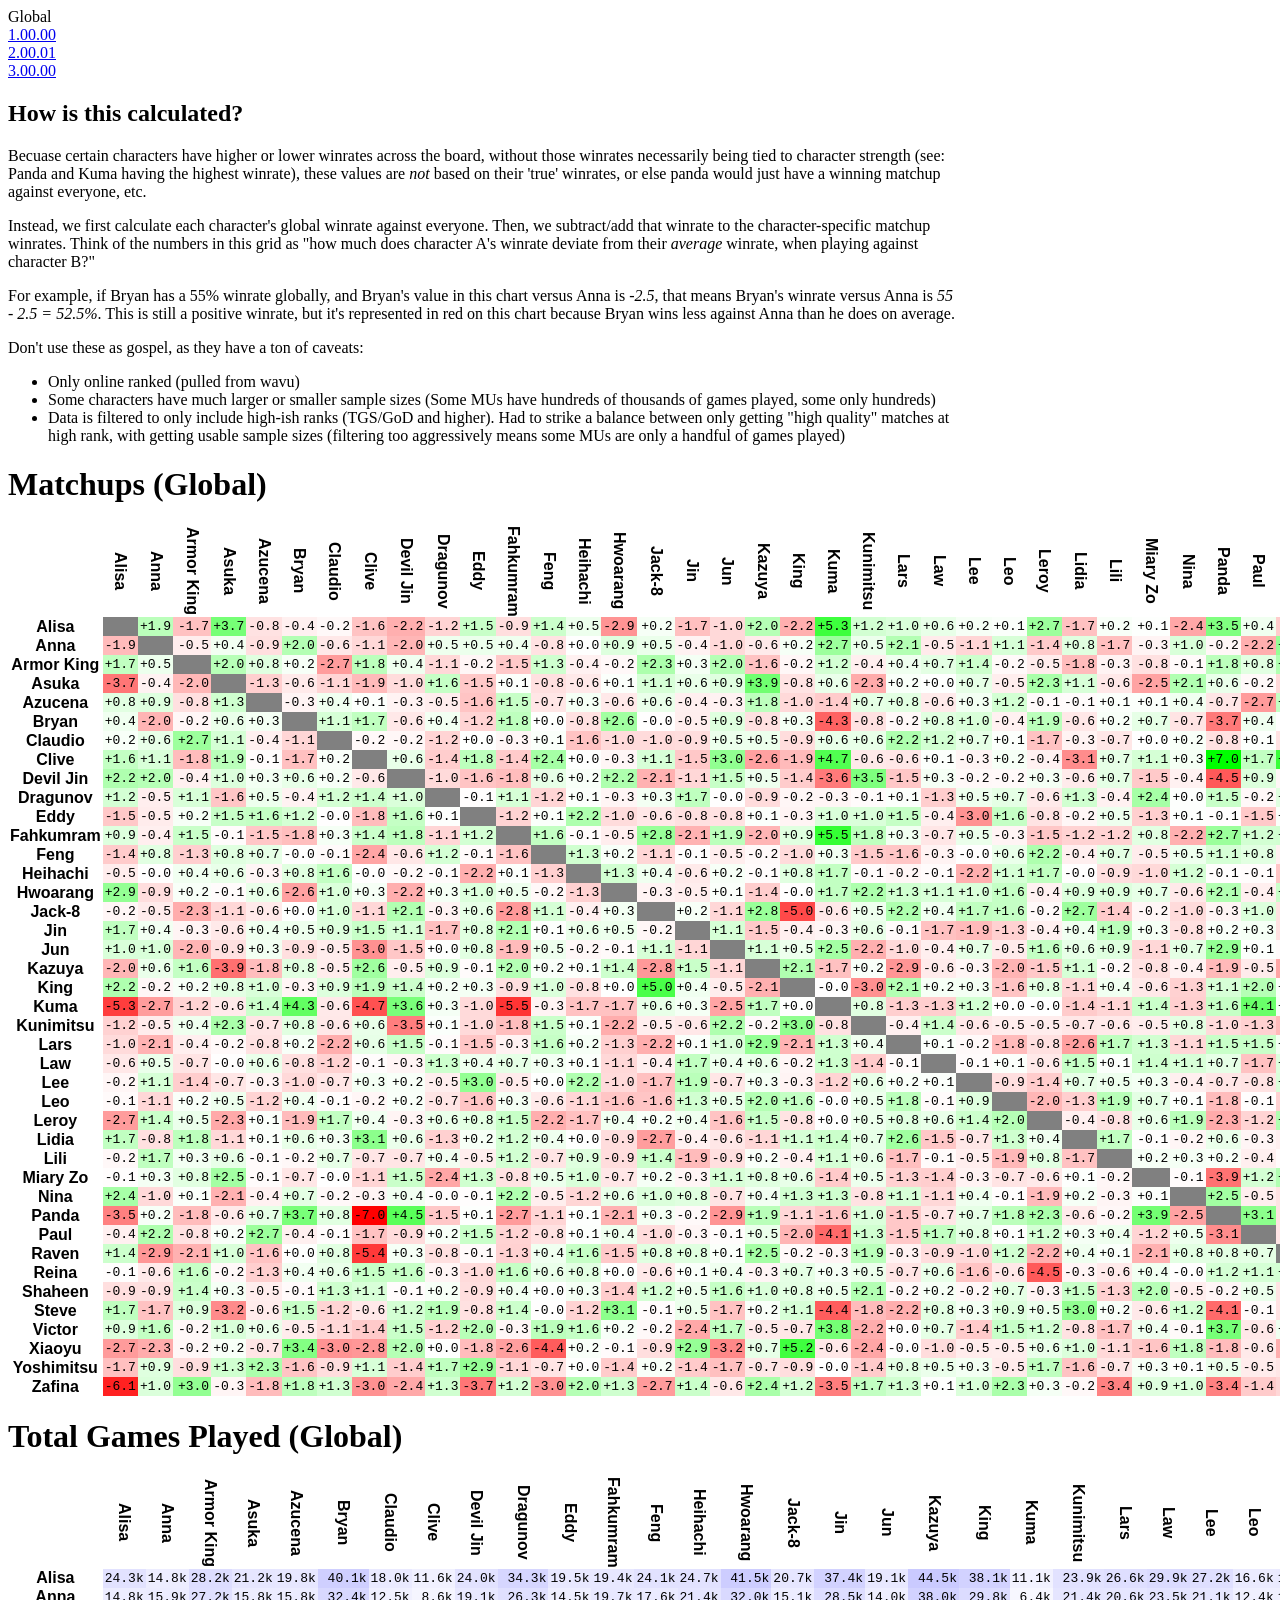
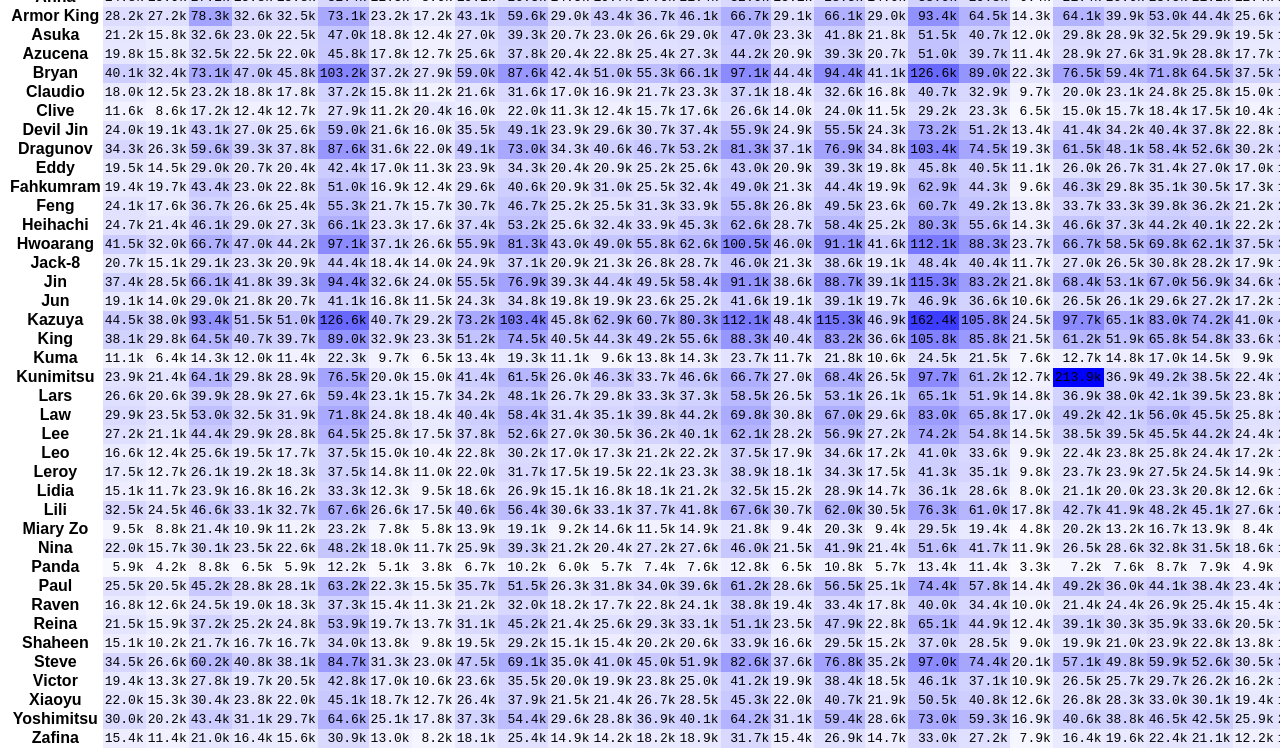
==== commit 3cae085d: "clarity in descritpion of calculation" ====
--- a/index.html
+++ b/index.html
@@ -39,7 +39,7 @@
 <h1>How is this calculated?</h1>
 <p>Becuase certain characters have higher or lower winrates across the board, without those winrates necessarily being tied to character strength (see: Panda and Kuma having the highest winrate), these values are <i>not</i> based on their 'true' winrates, or else panda would just have a winning matchup against everyone, etc.</p>
 <p>Instead, we first calculate each character's global winrate against everyone. Then, we subtract/add that winrate to the character-specific matchup winrates. Think of the numbers in this grid as "how much does character A's winrate deviate from their <i>average</i> winrate, when playing against character B?"</p>
-<p>For example, if Bryan has a 55% winrate, and their value in this chart versus Shaheen is <i>-2.5</i>, that means their winrate versus shaheen is <i>55 - 2.5 = 52.5%</i>.</p>
+<p>For example, if Bryan has a 55% winrate globally, and Bryan's value in this chart versus Anna is <i>-2.5</i>, that means Bryan's winrate versus Anna is <i>55 - 2.5 = 52.5%</i>. This is still a positive winrate, but it's represented in red on this chart because Bryan wins less against Anna than he does on average.</p>
 <p>Don't use these as gospel, as they have a ton of caveats:</p>
 <p><ul>
 <li>Only online ranked (pulled from wavu)</li>
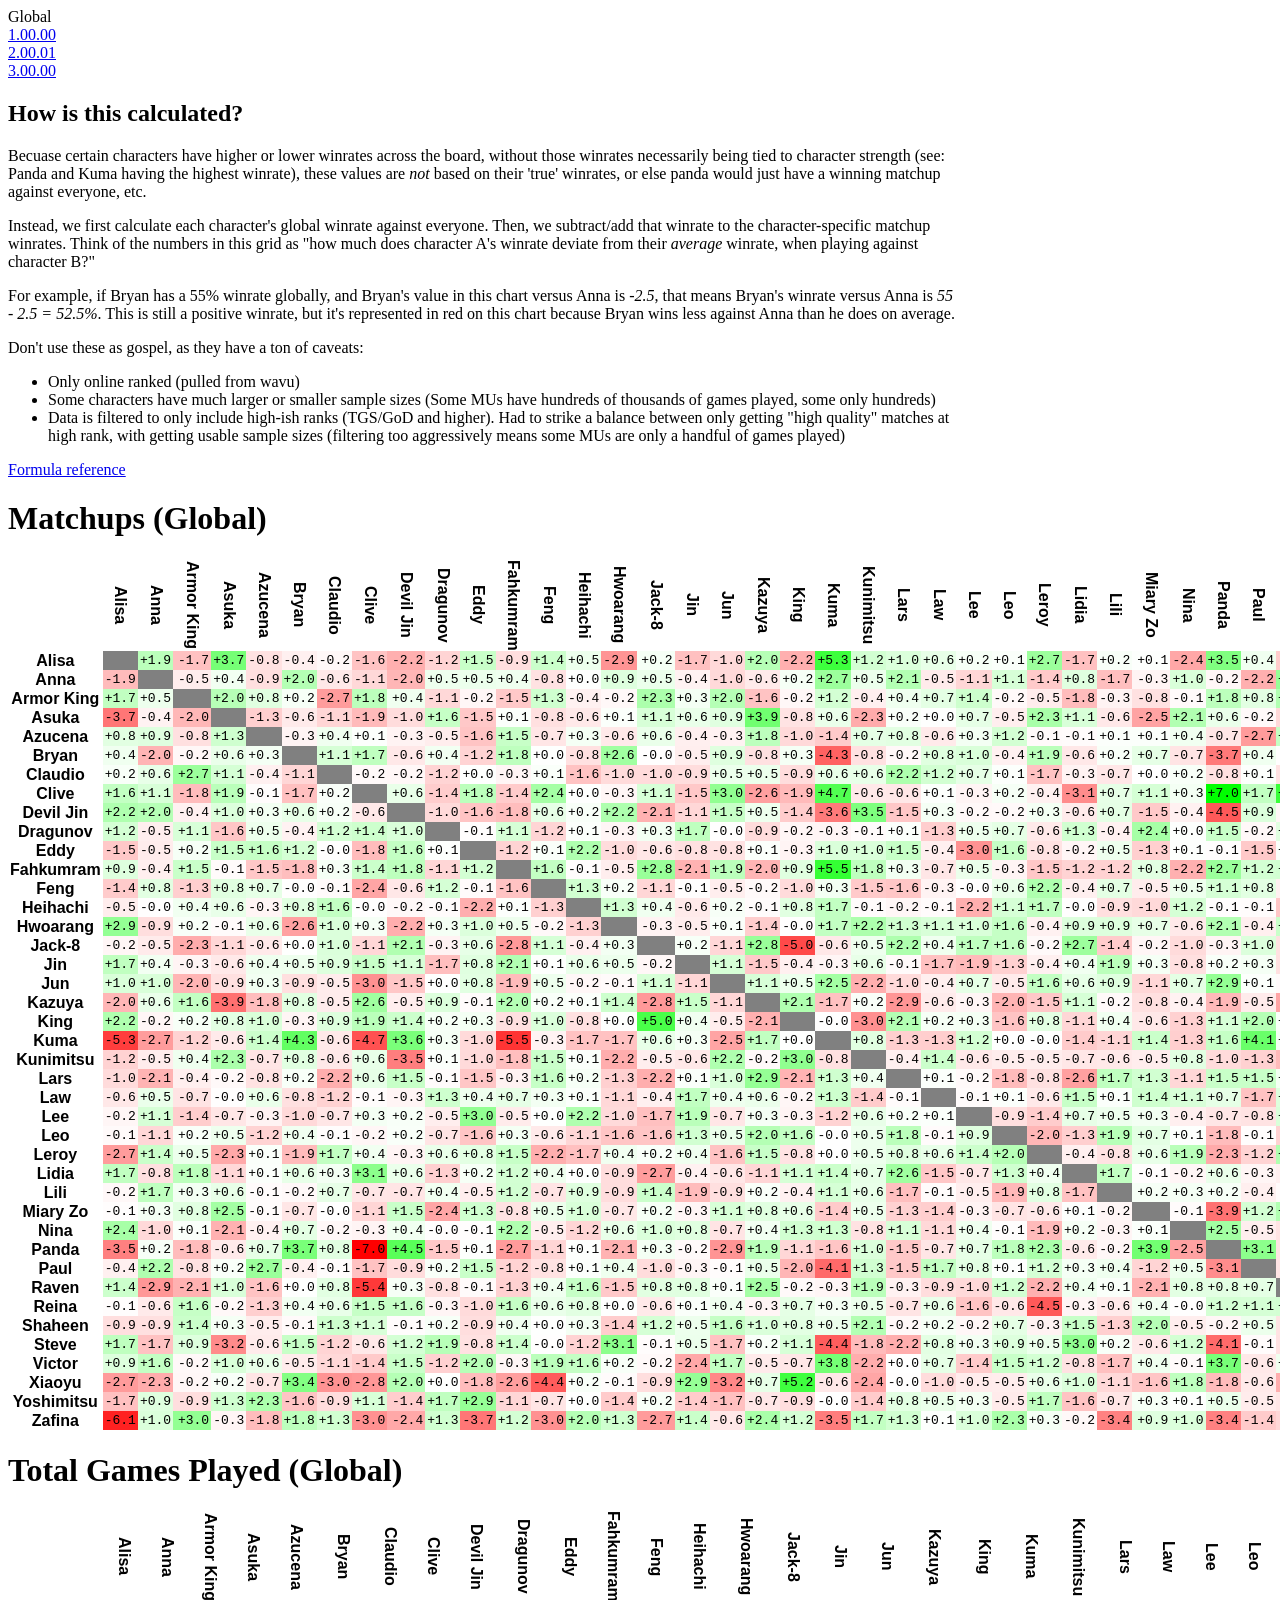
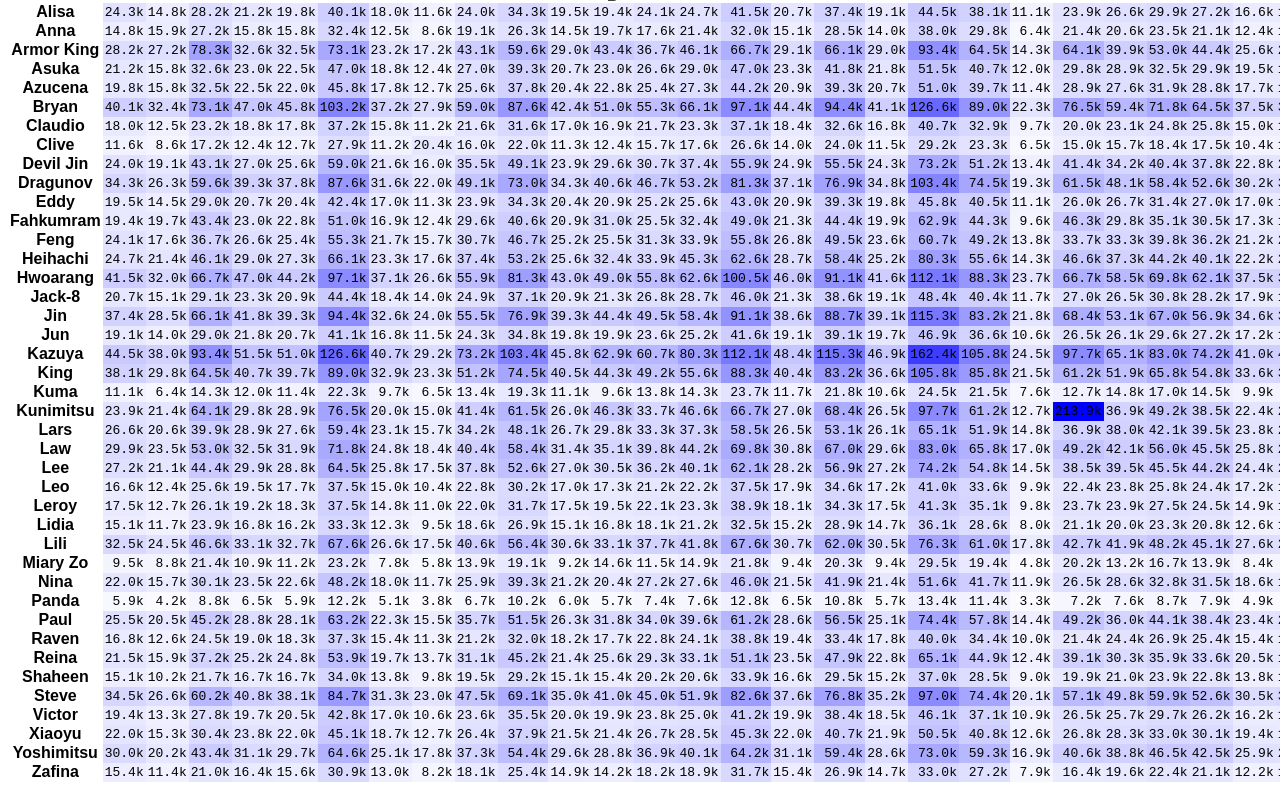
==== commit 302465e1: "add formulas page" ====
--- a/index.html
+++ b/index.html
@@ -46,6 +46,7 @@
 <li>Some characters have much larger or smaller sample sizes (Some MUs have hundreds of thousands of games played, some only hundreds)</li>
 <li>Data is filtered to only include high-ish ranks (TGS/GoD and higher). Had to strike a balance between only getting "high quality" matches at high rank, with getting usable sample sizes (filtering too aggressively means some MUs are only a handful of games played)</li>
 </ul></p>
+<p><a href="formulas.html">Formula reference</a></p>
 </section>
 <h1>Matchups (Global)</h1>
 
--- a/style.css
+++ b/style.css
@@ -95,6 +95,7 @@
   padding: 4px;
   font-size: 10pt;
   background-color: inherit;
+  user-select: none;
 }
 
 .cell-tooltip div {
@@ -107,4 +108,10 @@
 
 .cell:hover .cell-tooltip {
   display: block;
+}
+
+math {
+  padding-bottom: 1em;
+  font-size: 16pt;
+  font-family: math;
 }
